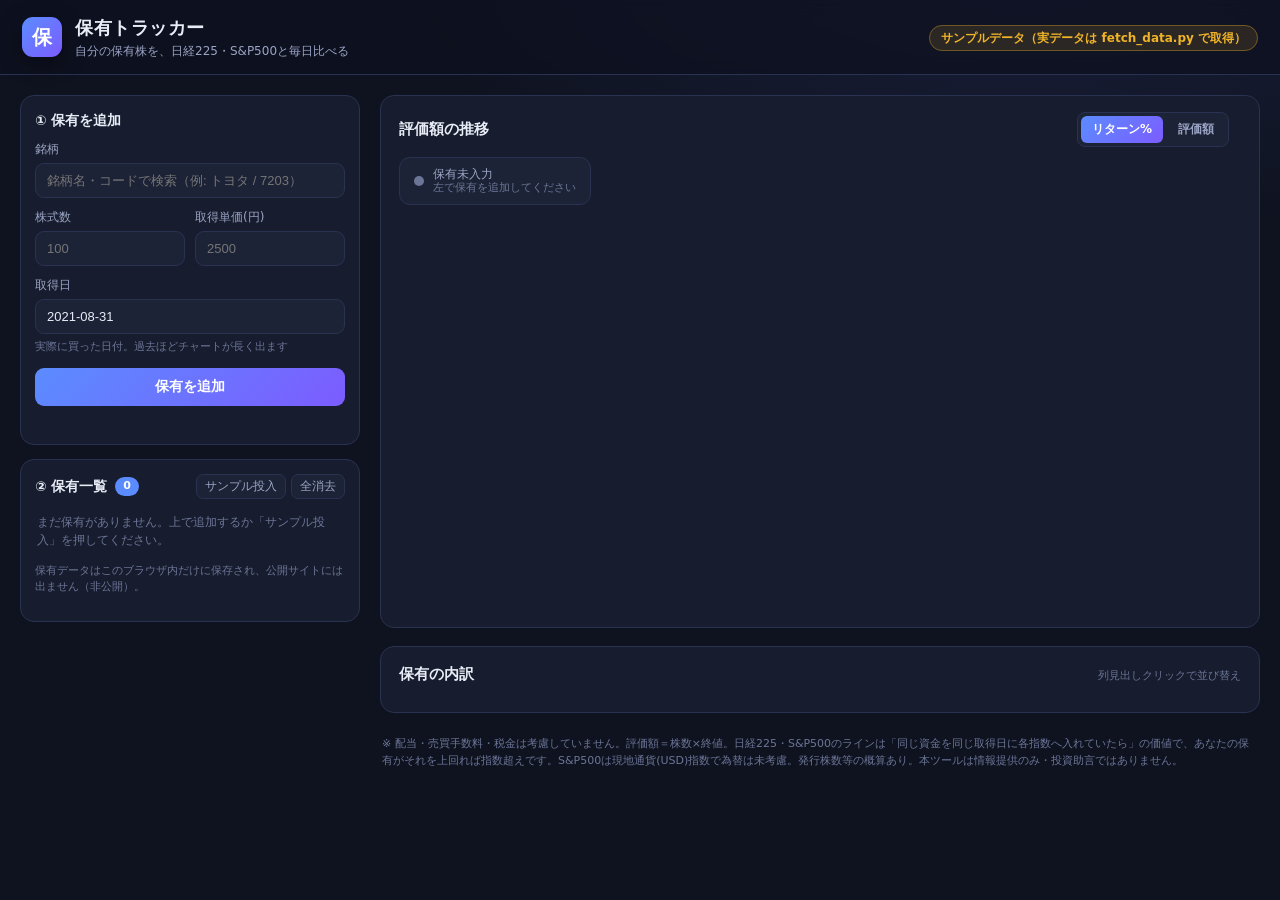
==== preview.html @ a732ac06 "TOPIX追加(1306ETF)・ベンチ調整後終値" ====
<!DOCTYPE html>
<html lang="ja"><head><meta charset="UTF-8"/>
<meta name="viewport" content="width=device-width, initial-scale=1.0"/>
<title>保有トラッカー（オフライン・プレビュー）</title>
<style>.flatpickr-calendar{background:transparent;opacity:0;display:none;text-align:center;visibility:hidden;padding:0;-webkit-animation:none;animation:none;direction:ltr;border:0;font-size:14px;line-height:24px;border-radius:5px;position:absolute;width:307.875px;-webkit-box-sizing:border-box;box-sizing:border-box;-ms-touch-action:manipulation;touch-action:manipulation;background:#fff;-webkit-box-shadow:1px 0 0 #e6e6e6,-1px 0 0 #e6e6e6,0 1px 0 #e6e6e6,0 -1px 0 #e6e6e6,0 3px 13px rgba(0,0,0,0.08);box-shadow:1px 0 0 #e6e6e6,-1px 0 0 #e6e6e6,0 1px 0 #e6e6e6,0 -1px 0 #e6e6e6,0 3px 13px rgba(0,0,0,0.08)}.flatpickr-calendar.open,.flatpickr-calendar.inline{opacity:1;max-height:640px;visibility:visible}.flatpickr-calendar.open{display:inline-block;z-index:99999}.flatpickr-calendar.animate.open{-webkit-animation:fpFadeInDown 300ms cubic-bezier(.23,1,.32,1);animation:fpFadeInDown 300ms cubic-bezier(.23,1,.32,1)}.flatpickr-calendar.inline{display:block;position:relative;top:2px}.flatpickr-calendar.static{position:absolute;top:calc(100% + 2px)}.flatpickr-calendar.static.open{z-index:999;display:block}.flatpickr-calendar.multiMonth .flatpickr-days .dayContainer:nth-child(n+1) .flatpickr-day.inRange:nth-child(7n+7){-webkit-box-shadow:none !important;box-shadow:none !important}.flatpickr-calendar.multiMonth .flatpickr-days .dayContainer:nth-child(n+2) .flatpickr-day.inRange:nth-child(7n+1){-webkit-box-shadow:-2px 0 0 #e6e6e6,5px 0 0 #e6e6e6;box-shadow:-2px 0 0 #e6e6e6,5px 0 0 #e6e6e6}.flatpickr-calendar .hasWeeks .dayContainer,.flatpickr-calendar .hasTime .dayContainer{border-bottom:0;border-bottom-right-radius:0;border-bottom-left-radius:0}.flatpickr-calendar .hasWeeks .dayContainer{border-left:0}.flatpickr-calendar.hasTime .flatpickr-time{height:40px;border-top:1px solid #e6e6e6}.flatpickr-calendar.noCalendar.hasTime .flatpickr-time{height:auto}.flatpickr-calendar:before,.flatpickr-calendar:after{position:absolute;display:block;pointer-events:none;border:solid transparent;content:'';height:0;width:0;left:22px}.flatpickr-calendar.rightMost:before,.flatpickr-calendar.arrowRight:before,.flatpickr-calendar.rightMost:after,.flatpickr-calendar.arrowRight:after{left:auto;right:22px}.flatpickr-calendar.arrowCenter:before,.flatpickr-calendar.arrowCenter:after{left:50%;right:50%}.flatpickr-calendar:before{border-width:5px;margin:0 -5px}.flatpickr-calendar:after{border-width:4px;margin:0 -4px}.flatpickr-calendar.arrowTop:before,.flatpickr-calendar.arrowTop:after{bottom:100%}.flatpickr-calendar.arrowTop:before{border-bottom-color:#e6e6e6}.flatpickr-calendar.arrowTop:after{border-bottom-color:#fff}.flatpickr-calendar.arrowBottom:before,.flatpickr-calendar.arrowBottom:after{top:100%}.flatpickr-calendar.arrowBottom:before{border-top-color:#e6e6e6}.flatpickr-calendar.arrowBottom:after{border-top-color:#fff}.flatpickr-calendar:focus{outline:0}.flatpickr-wrapper{position:relative;display:inline-block}.flatpickr-months{display:-webkit-box;display:-webkit-flex;display:-ms-flexbox;display:flex}.flatpickr-months .flatpickr-month{background:transparent;color:rgba(0,0,0,0.9);fill:rgba(0,0,0,0.9);height:34px;line-height:1;text-align:center;position:relative;-webkit-user-select:none;-moz-user-select:none;-ms-user-select:none;user-select:none;overflow:hidden;-webkit-box-flex:1;-webkit-flex:1;-ms-flex:1;flex:1}.flatpickr-months .flatpickr-prev-month,.flatpickr-months .flatpickr-next-month{-webkit-user-select:none;-moz-user-select:none;-ms-user-select:none;user-select:none;text-decoration:none;cursor:pointer;position:absolute;top:0;height:34px;padding:10px;z-index:3;color:rgba(0,0,0,0.9);fill:rgba(0,0,0,0.9)}.flatpickr-months .flatpickr-prev-month.flatpickr-disabled,.flatpickr-months .flatpickr-next-month.flatpickr-disabled{display:none}.flatpickr-months .flatpickr-prev-month i,.flatpickr-months .flatpickr-next-month i{position:relative}.flatpickr-months .flatpickr-prev-month.flatpickr-prev-month,.flatpickr-months .flatpickr-next-month.flatpickr-prev-month{/*
      /*rtl:begin:ignore*/left:0/*
      /*rtl:end:ignore*/}/*
      /*rtl:begin:ignore*/
/*
      /*rtl:end:ignore*/
.flatpickr-months .flatpickr-prev-month.flatpickr-next-month,.flatpickr-months .flatpickr-next-month.flatpickr-next-month{/*
      /*rtl:begin:ignore*/right:0/*
      /*rtl:end:ignore*/}/*
      /*rtl:begin:ignore*/
/*
      /*rtl:end:ignore*/
.flatpickr-months .flatpickr-prev-month:hover,.flatpickr-months .flatpickr-next-month:hover{color:#959ea9}.flatpickr-months .flatpickr-prev-month:hover svg,.flatpickr-months .flatpickr-next-month:hover svg{fill:#f64747}.flatpickr-months .flatpickr-prev-month svg,.flatpickr-months .flatpickr-next-month svg{width:14px;height:14px}.flatpickr-months .flatpickr-prev-month svg path,.flatpickr-months .flatpickr-next-month svg path{-webkit-transition:fill .1s;transition:fill .1s;fill:inherit}.numInputWrapper{position:relative;height:auto}.numInputWrapper input,.numInputWrapper span{display:inline-block}.numInputWrapper input{width:100%}.numInputWrapper input::-ms-clear{display:none}.numInputWrapper input::-webkit-outer-spin-button,.numInputWrapper input::-webkit-inner-spin-button{margin:0;-webkit-appearance:none}.numInputWrapper span{position:absolute;right:0;width:14px;padding:0 4px 0 2px;height:50%;line-height:50%;opacity:0;cursor:pointer;border:1px solid rgba(57,57,57,0.15);-webkit-box-sizing:border-box;box-sizing:border-box}.numInputWrapper span:hover{background:rgba(0,0,0,0.1)}.numInputWrapper span:active{background:rgba(0,0,0,0.2)}.numInputWrapper span:after{display:block;content:"";position:absolute}.numInputWrapper span.arrowUp{top:0;border-bottom:0}.numInputWrapper span.arrowUp:after{border-left:4px solid transparent;border-right:4px solid transparent;border-bottom:4px solid rgba(57,57,57,0.6);top:26%}.numInputWrapper span.arrowDown{top:50%}.numInputWrapper span.arrowDown:after{border-left:4px solid transparent;border-right:4px solid transparent;border-top:4px solid rgba(57,57,57,0.6);top:40%}.numInputWrapper span svg{width:inherit;height:auto}.numInputWrapper span svg path{fill:rgba(0,0,0,0.5)}.numInputWrapper:hover{background:rgba(0,0,0,0.05)}.numInputWrapper:hover span{opacity:1}.flatpickr-current-month{font-size:135%;line-height:inherit;font-weight:300;color:inherit;position:absolute;width:75%;left:12.5%;padding:7.48px 0 0 0;line-height:1;height:34px;display:inline-block;text-align:center;-webkit-transform:translate3d(0,0,0);transform:translate3d(0,0,0)}.flatpickr-current-month span.cur-month{font-family:inherit;font-weight:700;color:inherit;display:inline-block;margin-left:.5ch;padding:0}.flatpickr-current-month span.cur-month:hover{background:rgba(0,0,0,0.05)}.flatpickr-current-month .numInputWrapper{width:6ch;width:7ch\0;display:inline-block}.flatpickr-current-month .numInputWrapper span.arrowUp:after{border-bottom-color:rgba(0,0,0,0.9)}.flatpickr-current-month .numInputWrapper span.arrowDown:after{border-top-color:rgba(0,0,0,0.9)}.flatpickr-current-month input.cur-year{background:transparent;-webkit-box-sizing:border-box;box-sizing:border-box;color:inherit;cursor:text;padding:0 0 0 .5ch;margin:0;display:inline-block;font-size:inherit;font-family:inherit;font-weight:300;line-height:inherit;height:auto;border:0;border-radius:0;vertical-align:initial;-webkit-appearance:textfield;-moz-appearance:textfield;appearance:textfield}.flatpickr-current-month input.cur-year:focus{outline:0}.flatpickr-current-month input.cur-year[disabled],.flatpickr-current-month input.cur-year[disabled]:hover{font-size:100%;color:rgba(0,0,0,0.5);background:transparent;pointer-events:none}.flatpickr-current-month .flatpickr-monthDropdown-months{appearance:menulist;background:transparent;border:none;border-radius:0;box-sizing:border-box;color:inherit;cursor:pointer;font-size:inherit;font-family:inherit;font-weight:300;height:auto;line-height:inherit;margin:-1px 0 0 0;outline:none;padding:0 0 0 .5ch;position:relative;vertical-align:initial;-webkit-box-sizing:border-box;-webkit-appearance:menulist;-moz-appearance:menulist;width:auto}.flatpickr-current-month .flatpickr-monthDropdown-months:focus,.flatpickr-current-month .flatpickr-monthDropdown-months:active{outline:none}.flatpickr-current-month .flatpickr-monthDropdown-months:hover{background:rgba(0,0,0,0.05)}.flatpickr-current-month .flatpickr-monthDropdown-months .flatpickr-monthDropdown-month{background-color:transparent;outline:none;padding:0}.flatpickr-weekdays{background:transparent;text-align:center;overflow:hidden;width:100%;display:-webkit-box;display:-webkit-flex;display:-ms-flexbox;display:flex;-webkit-box-align:center;-webkit-align-items:center;-ms-flex-align:center;align-items:center;height:28px}.flatpickr-weekdays .flatpickr-weekdaycontainer{display:-webkit-box;display:-webkit-flex;display:-ms-flexbox;display:flex;-webkit-box-flex:1;-webkit-flex:1;-ms-flex:1;flex:1}span.flatpickr-weekday{cursor:default;font-size:90%;background:transparent;color:rgba(0,0,0,0.54);line-height:1;margin:0;text-align:center;display:block;-webkit-box-flex:1;-webkit-flex:1;-ms-flex:1;flex:1;font-weight:bolder}.dayContainer,.flatpickr-weeks{padding:1px 0 0 0}.flatpickr-days{position:relative;overflow:hidden;display:-webkit-box;display:-webkit-flex;display:-ms-flexbox;display:flex;-webkit-box-align:start;-webkit-align-items:flex-start;-ms-flex-align:start;align-items:flex-start;width:307.875px}.flatpickr-days:focus{outline:0}.dayContainer{padding:0;outline:0;text-align:left;width:307.875px;min-width:307.875px;max-width:307.875px;-webkit-box-sizing:border-box;box-sizing:border-box;display:inline-block;display:-ms-flexbox;display:-webkit-box;display:-webkit-flex;display:flex;-webkit-flex-wrap:wrap;flex-wrap:wrap;-ms-flex-wrap:wrap;-ms-flex-pack:justify;-webkit-justify-content:space-around;justify-content:space-around;-webkit-transform:translate3d(0,0,0);transform:translate3d(0,0,0);opacity:1}.dayContainer + .dayContainer{-webkit-box-shadow:-1px 0 0 #e6e6e6;box-shadow:-1px 0 0 #e6e6e6}.flatpickr-day{background:none;border:1px solid transparent;border-radius:150px;-webkit-box-sizing:border-box;box-sizing:border-box;color:#393939;cursor:pointer;font-weight:400;width:14.2857143%;-webkit-flex-basis:14.2857143%;-ms-flex-preferred-size:14.2857143%;flex-basis:14.2857143%;max-width:39px;height:39px;line-height:39px;margin:0;display:inline-block;position:relative;-webkit-box-pack:center;-webkit-justify-content:center;-ms-flex-pack:center;justify-content:center;text-align:center}.flatpickr-day.inRange,.flatpickr-day.prevMonthDay.inRange,.flatpickr-day.nextMonthDay.inRange,.flatpickr-day.today.inRange,.flatpickr-day.prevMonthDay.today.inRange,.flatpickr-day.nextMonthDay.today.inRange,.flatpickr-day:hover,.flatpickr-day.prevMonthDay:hover,.flatpickr-day.nextMonthDay:hover,.flatpickr-day:focus,.flatpickr-day.prevMonthDay:focus,.flatpickr-day.nextMonthDay:focus{cursor:pointer;outline:0;background:#e6e6e6;border-color:#e6e6e6}.flatpickr-day.today{border-color:#959ea9}.flatpickr-day.today:hover,.flatpickr-day.today:focus{border-color:#959ea9;background:#959ea9;color:#fff}.flatpickr-day.selected,.flatpickr-day.startRange,.flatpickr-day.endRange,.flatpickr-day.selected.inRange,.flatpickr-day.startRange.inRange,.flatpickr-day.endRange.inRange,.flatpickr-day.selected:focus,.flatpickr-day.startRange:focus,.flatpickr-day.endRange:focus,.flatpickr-day.selected:hover,.flatpickr-day.startRange:hover,.flatpickr-day.endRange:hover,.flatpickr-day.selected.prevMonthDay,.flatpickr-day.startRange.prevMonthDay,.flatpickr-day.endRange.prevMonthDay,.flatpickr-day.selected.nextMonthDay,.flatpickr-day.startRange.nextMonthDay,.flatpickr-day.endRange.nextMonthDay{background:#569ff7;-webkit-box-shadow:none;box-shadow:none;color:#fff;border-color:#569ff7}.flatpickr-day.selected.startRange,.flatpickr-day.startRange.startRange,.flatpickr-day.endRange.startRange{border-radius:50px 0 0 50px}.flatpickr-day.selected.endRange,.flatpickr-day.startRange.endRange,.flatpickr-day.endRange.endRange{border-radius:0 50px 50px 0}.flatpickr-day.selected.startRange + .endRange:not(:nth-child(7n+1)),.flatpickr-day.startRange.startRange + .endRange:not(:nth-child(7n+1)),.flatpickr-day.endRange.startRange + .endRange:not(:nth-child(7n+1)){-webkit-box-shadow:-10px 0 0 #569ff7;box-shadow:-10px 0 0 #569ff7}.flatpickr-day.selected.startRange.endRange,.flatpickr-day.startRange.startRange.endRange,.flatpickr-day.endRange.startRange.endRange{border-radius:50px}.flatpickr-day.inRange{border-radius:0;-webkit-box-shadow:-5px 0 0 #e6e6e6,5px 0 0 #e6e6e6;box-shadow:-5px 0 0 #e6e6e6,5px 0 0 #e6e6e6}.flatpickr-day.flatpickr-disabled,.flatpickr-day.flatpickr-disabled:hover,.flatpickr-day.prevMonthDay,.flatpickr-day.nextMonthDay,.flatpickr-day.notAllowed,.flatpickr-day.notAllowed.prevMonthDay,.flatpickr-day.notAllowed.nextMonthDay{color:rgba(57,57,57,0.3);background:transparent;border-color:transparent;cursor:default}.flatpickr-day.flatpickr-disabled,.flatpickr-day.flatpickr-disabled:hover{cursor:not-allowed;color:rgba(57,57,57,0.1)}.flatpickr-day.week.selected{border-radius:0;-webkit-box-shadow:-5px 0 0 #569ff7,5px 0 0 #569ff7;box-shadow:-5px 0 0 #569ff7,5px 0 0 #569ff7}.flatpickr-day.hidden{visibility:hidden}.rangeMode .flatpickr-day{margin-top:1px}.flatpickr-weekwrapper{float:left}.flatpickr-weekwrapper .flatpickr-weeks{padding:0 12px;-webkit-box-shadow:1px 0 0 #e6e6e6;box-shadow:1px 0 0 #e6e6e6}.flatpickr-weekwrapper .flatpickr-weekday{float:none;width:100%;line-height:28px}.flatpickr-weekwrapper span.flatpickr-day,.flatpickr-weekwrapper span.flatpickr-day:hover{display:block;width:100%;max-width:none;color:rgba(57,57,57,0.3);background:transparent;cursor:default;border:none}.flatpickr-innerContainer{display:block;display:-webkit-box;display:-webkit-flex;display:-ms-flexbox;display:flex;-webkit-box-sizing:border-box;box-sizing:border-box;overflow:hidden}.flatpickr-rContainer{display:inline-block;padding:0;-webkit-box-sizing:border-box;box-sizing:border-box}.flatpickr-time{text-align:center;outline:0;display:block;height:0;line-height:40px;max-height:40px;-webkit-box-sizing:border-box;box-sizing:border-box;overflow:hidden;display:-webkit-box;display:-webkit-flex;display:-ms-flexbox;display:flex}.flatpickr-time:after{content:"";display:table;clear:both}.flatpickr-time .numInputWrapper{-webkit-box-flex:1;-webkit-flex:1;-ms-flex:1;flex:1;width:40%;height:40px;float:left}.flatpickr-time .numInputWrapper span.arrowUp:after{border-bottom-color:#393939}.flatpickr-time .numInputWrapper span.arrowDown:after{border-top-color:#393939}.flatpickr-time.hasSeconds .numInputWrapper{width:26%}.flatpickr-time.time24hr .numInputWrapper{width:49%}.flatpickr-time input{background:transparent;-webkit-box-shadow:none;box-shadow:none;border:0;border-radius:0;text-align:center;margin:0;padding:0;height:inherit;line-height:inherit;color:#393939;font-size:14px;position:relative;-webkit-box-sizing:border-box;box-sizing:border-box;-webkit-appearance:textfield;-moz-appearance:textfield;appearance:textfield}.flatpickr-time input.flatpickr-hour{font-weight:bold}.flatpickr-time input.flatpickr-minute,.flatpickr-time input.flatpickr-second{font-weight:400}.flatpickr-time input:focus{outline:0;border:0}.flatpickr-time .flatpickr-time-separator,.flatpickr-time .flatpickr-am-pm{height:inherit;float:left;line-height:inherit;color:#393939;font-weight:bold;width:2%;-webkit-user-select:none;-moz-user-select:none;-ms-user-select:none;user-select:none;-webkit-align-self:center;-ms-flex-item-align:center;align-self:center}.flatpickr-time .flatpickr-am-pm{outline:0;width:18%;cursor:pointer;text-align:center;font-weight:400}.flatpickr-time input:hover,.flatpickr-time .flatpickr-am-pm:hover,.flatpickr-time input:focus,.flatpickr-time .flatpickr-am-pm:focus{background:#eee}.flatpickr-input[readonly]{cursor:pointer}@-webkit-keyframes fpFadeInDown{from{opacity:0;-webkit-transform:translate3d(0,-20px,0);transform:translate3d(0,-20px,0)}to{opacity:1;-webkit-transform:translate3d(0,0,0);transform:translate3d(0,0,0)}}@keyframes fpFadeInDown{from{opacity:0;-webkit-transform:translate3d(0,-20px,0);transform:translate3d(0,-20px,0)}to{opacity:1;-webkit-transform:translate3d(0,0,0);transform:translate3d(0,0,0)}}</style>
<style>.flatpickr-calendar {
  background: transparent;
  opacity: 0;
  display: none;
  text-align: center;
  visibility: hidden;
  padding: 0;
  -webkit-animation: none;
          animation: none;
  direction: ltr;
  border: 0;
  font-size: 14px;
  line-height: 24px;
  border-radius: 5px;
  position: absolute;
  width: 307.875px;
  -webkit-box-sizing: border-box;
          box-sizing: border-box;
  -ms-touch-action: manipulation;
      touch-action: manipulation;
  background: #3f4458;
  -webkit-box-shadow: 1px 0 0 #20222c, -1px 0 0 #20222c, 0 1px 0 #20222c, 0 -1px 0 #20222c, 0 3px 13px rgba(0,0,0,0.08);
          box-shadow: 1px 0 0 #20222c, -1px 0 0 #20222c, 0 1px 0 #20222c, 0 -1px 0 #20222c, 0 3px 13px rgba(0,0,0,0.08);
}
.flatpickr-calendar.open,
.flatpickr-calendar.inline {
  opacity: 1;
  max-height: 640px;
  visibility: visible;
}
.flatpickr-calendar.open {
  display: inline-block;
  z-index: 99999;
}
.flatpickr-calendar.animate.open {
  -webkit-animation: fpFadeInDown 300ms cubic-bezier(0.23, 1, 0.32, 1);
          animation: fpFadeInDown 300ms cubic-bezier(0.23, 1, 0.32, 1);
}
.flatpickr-calendar.inline {
  display: block;
  position: relative;
  top: 2px;
}
.flatpickr-calendar.static {
  position: absolute;
  top: calc(100% + 2px);
}
.flatpickr-calendar.static.open {
  z-index: 999;
  display: block;
}
.flatpickr-calendar.multiMonth .flatpickr-days .dayContainer:nth-child(n+1) .flatpickr-day.inRange:nth-child(7n+7) {
  -webkit-box-shadow: none !important;
          box-shadow: none !important;
}
.flatpickr-calendar.multiMonth .flatpickr-days .dayContainer:nth-child(n+2) .flatpickr-day.inRange:nth-child(7n+1) {
  -webkit-box-shadow: -2px 0 0 #e6e6e6, 5px 0 0 #e6e6e6;
          box-shadow: -2px 0 0 #e6e6e6, 5px 0 0 #e6e6e6;
}
.flatpickr-calendar .hasWeeks .dayContainer,
.flatpickr-calendar .hasTime .dayContainer {
  border-bottom: 0;
  border-bottom-right-radius: 0;
  border-bottom-left-radius: 0;
}
.flatpickr-calendar .hasWeeks .dayContainer {
  border-left: 0;
}
.flatpickr-calendar.hasTime .flatpickr-time {
  height: 40px;
  border-top: 1px solid #20222c;
}
.flatpickr-calendar.noCalendar.hasTime .flatpickr-time {
  height: auto;
}
.flatpickr-calendar:before,
.flatpickr-calendar:after {
  position: absolute;
  display: block;
  pointer-events: none;
  border: solid transparent;
  content: '';
  height: 0;
  width: 0;
  left: 22px;
}
.flatpickr-calendar.rightMost:before,
.flatpickr-calendar.arrowRight:before,
.flatpickr-calendar.rightMost:after,
.flatpickr-calendar.arrowRight:after {
  left: auto;
  right: 22px;
}
.flatpickr-calendar.arrowCenter:before,
.flatpickr-calendar.arrowCenter:after {
  left: 50%;
  right: 50%;
}
.flatpickr-calendar:before {
  border-width: 5px;
  margin: 0 -5px;
}
.flatpickr-calendar:after {
  border-width: 4px;
  margin: 0 -4px;
}
.flatpickr-calendar.arrowTop:before,
.flatpickr-calendar.arrowTop:after {
  bottom: 100%;
}
.flatpickr-calendar.arrowTop:before {
  border-bottom-color: #20222c;
}
.flatpickr-calendar.arrowTop:after {
  border-bottom-color: #3f4458;
}
.flatpickr-calendar.arrowBottom:before,
.flatpickr-calendar.arrowBottom:after {
  top: 100%;
}
.flatpickr-calendar.arrowBottom:before {
  border-top-color: #20222c;
}
.flatpickr-calendar.arrowBottom:after {
  border-top-color: #3f4458;
}
.flatpickr-calendar:focus {
  outline: 0;
}
.flatpickr-wrapper {
  position: relative;
  display: inline-block;
}
.flatpickr-months {
  display: -webkit-box;
  display: -webkit-flex;
  display: -ms-flexbox;
  display: flex;
}
.flatpickr-months .flatpickr-month {
  background: #3f4458;
  color: #fff;
  fill: #fff;
  height: 34px;
  line-height: 1;
  text-align: center;
  position: relative;
  -webkit-user-select: none;
     -moz-user-select: none;
      -ms-user-select: none;
          user-select: none;
  overflow: hidden;
  -webkit-box-flex: 1;
  -webkit-flex: 1;
      -ms-flex: 1;
          flex: 1;
}
.flatpickr-months .flatpickr-prev-month,
.flatpickr-months .flatpickr-next-month {
  -webkit-user-select: none;
     -moz-user-select: none;
      -ms-user-select: none;
          user-select: none;
  text-decoration: none;
  cursor: pointer;
  position: absolute;
  top: 0;
  height: 34px;
  padding: 10px;
  z-index: 3;
  color: #fff;
  fill: #fff;
}
.flatpickr-months .flatpickr-prev-month.flatpickr-disabled,
.flatpickr-months .flatpickr-next-month.flatpickr-disabled {
  display: none;
}
.flatpickr-months .flatpickr-prev-month i,
.flatpickr-months .flatpickr-next-month i {
  position: relative;
}
.flatpickr-months .flatpickr-prev-month.flatpickr-prev-month,
.flatpickr-months .flatpickr-next-month.flatpickr-prev-month {
/*
      /*rtl:begin:ignore*/
/*
      */
  left: 0;
/*
      /*rtl:end:ignore*/
/*
      */
}
/*
      /*rtl:begin:ignore*/
/*
      /*rtl:end:ignore*/
.flatpickr-months .flatpickr-prev-month.flatpickr-next-month,
.flatpickr-months .flatpickr-next-month.flatpickr-next-month {
/*
      /*rtl:begin:ignore*/
/*
      */
  right: 0;
/*
      /*rtl:end:ignore*/
/*
      */
}
/*
      /*rtl:begin:ignore*/
/*
      /*rtl:end:ignore*/
.flatpickr-months .flatpickr-prev-month:hover,
.flatpickr-months .flatpickr-next-month:hover {
  color: #eee;
}
.flatpickr-months .flatpickr-prev-month:hover svg,
.flatpickr-months .flatpickr-next-month:hover svg {
  fill: #f64747;
}
.flatpickr-months .flatpickr-prev-month svg,
.flatpickr-months .flatpickr-next-month svg {
  width: 14px;
  height: 14px;
}
.flatpickr-months .flatpickr-prev-month svg path,
.flatpickr-months .flatpickr-next-month svg path {
  -webkit-transition: fill 0.1s;
  transition: fill 0.1s;
  fill: inherit;
}
.numInputWrapper {
  position: relative;
  height: auto;
}
.numInputWrapper input,
.numInputWrapper span {
  display: inline-block;
}
.numInputWrapper input {
  width: 100%;
}
.numInputWrapper input::-ms-clear {
  display: none;
}
.numInputWrapper input::-webkit-outer-spin-button,
.numInputWrapper input::-webkit-inner-spin-button {
  margin: 0;
  -webkit-appearance: none;
}
.numInputWrapper span {
  position: absolute;
  right: 0;
  width: 14px;
  padding: 0 4px 0 2px;
  height: 50%;
  line-height: 50%;
  opacity: 0;
  cursor: pointer;
  border: 1px solid rgba(255,255,255,0.15);
  -webkit-box-sizing: border-box;
          box-sizing: border-box;
}
.numInputWrapper span:hover {
  background: rgba(192,187,167,0.1);
}
.numInputWrapper span:active {
  background: rgba(192,187,167,0.2);
}
.numInputWrapper span:after {
  display: block;
  content: "";
  position: absolute;
}
.numInputWrapper span.arrowUp {
  top: 0;
  border-bottom: 0;
}
.numInputWrapper span.arrowUp:after {
  border-left: 4px solid transparent;
  border-right: 4px solid transparent;
  border-bottom: 4px solid rgba(255,255,255,0.6);
  top: 26%;
}
.numInputWrapper span.arrowDown {
  top: 50%;
}
.numInputWrapper span.arrowDown:after {
  border-left: 4px solid transparent;
  border-right: 4px solid transparent;
  border-top: 4px solid rgba(255,255,255,0.6);
  top: 40%;
}
.numInputWrapper span svg {
  width: inherit;
  height: auto;
}
.numInputWrapper span svg path {
  fill: rgba(255,255,255,0.5);
}
.numInputWrapper:hover {
  background: rgba(192,187,167,0.05);
}
.numInputWrapper:hover span {
  opacity: 1;
}
.flatpickr-current-month {
  font-size: 135%;
  line-height: inherit;
  font-weight: 300;
  color: inherit;
  position: absolute;
  width: 75%;
  left: 12.5%;
  padding: 7.48px 0 0 0;
  line-height: 1;
  height: 34px;
  display: inline-block;
  text-align: center;
  -webkit-transform: translate3d(0px, 0px, 0px);
          transform: translate3d(0px, 0px, 0px);
}
.flatpickr-current-month span.cur-month {
  font-family: inherit;
  font-weight: 700;
  color: inherit;
  display: inline-block;
  margin-left: 0.5ch;
  padding: 0;
}
.flatpickr-current-month span.cur-month:hover {
  background: rgba(192,187,167,0.05);
}
.flatpickr-current-month .numInputWrapper {
  width: 6ch;
  width: 7ch\0;
  display: inline-block;
}
.flatpickr-current-month .numInputWrapper span.arrowUp:after {
  border-bottom-color: #fff;
}
.flatpickr-current-month .numInputWrapper span.arrowDown:after {
  border-top-color: #fff;
}
.flatpickr-current-month input.cur-year {
  background: transparent;
  -webkit-box-sizing: border-box;
          box-sizing: border-box;
  color: inherit;
  cursor: text;
  padding: 0 0 0 0.5ch;
  margin: 0;
  display: inline-block;
  font-size: inherit;
  font-family: inherit;
  font-weight: 300;
  line-height: inherit;
  height: auto;
  border: 0;
  border-radius: 0;
  vertical-align: initial;
  -webkit-appearance: textfield;
  -moz-appearance: textfield;
  appearance: textfield;
}
.flatpickr-current-month input.cur-year:focus {
  outline: 0;
}
.flatpickr-current-month input.cur-year[disabled],
.flatpickr-current-month input.cur-year[disabled]:hover {
  font-size: 100%;
  color: rgba(255,255,255,0.5);
  background: transparent;
  pointer-events: none;
}
.flatpickr-current-month .flatpickr-monthDropdown-months {
  appearance: menulist;
  background: #3f4458;
  border: none;
  border-radius: 0;
  box-sizing: border-box;
  color: inherit;
  cursor: pointer;
  font-size: inherit;
  font-family: inherit;
  font-weight: 300;
  height: auto;
  line-height: inherit;
  margin: -1px 0 0 0;
  outline: none;
  padding: 0 0 0 0.5ch;
  position: relative;
  vertical-align: initial;
  -webkit-box-sizing: border-box;
  -webkit-appearance: menulist;
  -moz-appearance: menulist;
  width: auto;
}
.flatpickr-current-month .flatpickr-monthDropdown-months:focus,
.flatpickr-current-month .flatpickr-monthDropdown-months:active {
  outline: none;
}
.flatpickr-current-month .flatpickr-monthDropdown-months:hover {
  background: rgba(192,187,167,0.05);
}
.flatpickr-current-month .flatpickr-monthDropdown-months .flatpickr-monthDropdown-month {
  background-color: #3f4458;
  outline: none;
  padding: 0;
}
.flatpickr-weekdays {
  background: transparent;
  text-align: center;
  overflow: hidden;
  width: 100%;
  display: -webkit-box;
  display: -webkit-flex;
  display: -ms-flexbox;
  display: flex;
  -webkit-box-align: center;
  -webkit-align-items: center;
      -ms-flex-align: center;
          align-items: center;
  height: 28px;
}
.flatpickr-weekdays .flatpickr-weekdaycontainer {
  display: -webkit-box;
  display: -webkit-flex;
  display: -ms-flexbox;
  display: flex;
  -webkit-box-flex: 1;
  -webkit-flex: 1;
      -ms-flex: 1;
          flex: 1;
}
span.flatpickr-weekday {
  cursor: default;
  font-size: 90%;
  background: #3f4458;
  color: #fff;
  line-height: 1;
  margin: 0;
  text-align: center;
  display: block;
  -webkit-box-flex: 1;
  -webkit-flex: 1;
      -ms-flex: 1;
          flex: 1;
  font-weight: bolder;
}
.dayContainer,
.flatpickr-weeks {
  padding: 1px 0 0 0;
}
.flatpickr-days {
  position: relative;
  overflow: hidden;
  display: -webkit-box;
  display: -webkit-flex;
  display: -ms-flexbox;
  display: flex;
  -webkit-box-align: start;
  -webkit-align-items: flex-start;
      -ms-flex-align: start;
          align-items: flex-start;
  width: 307.875px;
}
.flatpickr-days:focus {
  outline: 0;
}
.dayContainer {
  padding: 0;
  outline: 0;
  text-align: left;
  width: 307.875px;
  min-width: 307.875px;
  max-width: 307.875px;
  -webkit-box-sizing: border-box;
          box-sizing: border-box;
  display: inline-block;
  display: -ms-flexbox;
  display: -webkit-box;
  display: -webkit-flex;
  display: flex;
  -webkit-flex-wrap: wrap;
          flex-wrap: wrap;
  -ms-flex-wrap: wrap;
  -ms-flex-pack: justify;
  -webkit-justify-content: space-around;
          justify-content: space-around;
  -webkit-transform: translate3d(0px, 0px, 0px);
          transform: translate3d(0px, 0px, 0px);
  opacity: 1;
}
.dayContainer + .dayContainer {
  -webkit-box-shadow: -1px 0 0 #20222c;
          box-shadow: -1px 0 0 #20222c;
}
.flatpickr-day {
  background: none;
  border: 1px solid transparent;
  border-radius: 150px;
  -webkit-box-sizing: border-box;
          box-sizing: border-box;
  color: rgba(255,255,255,0.95);
  cursor: pointer;
  font-weight: 400;
  width: 14.2857143%;
  -webkit-flex-basis: 14.2857143%;
      -ms-flex-preferred-size: 14.2857143%;
          flex-basis: 14.2857143%;
  max-width: 39px;
  height: 39px;
  line-height: 39px;
  margin: 0;
  display: inline-block;
  position: relative;
  -webkit-box-pack: center;
  -webkit-justify-content: center;
      -ms-flex-pack: center;
          justify-content: center;
  text-align: center;
}
.flatpickr-day.inRange,
.flatpickr-day.prevMonthDay.inRange,
.flatpickr-day.nextMonthDay.inRange,
.flatpickr-day.today.inRange,
.flatpickr-day.prevMonthDay.today.inRange,
.flatpickr-day.nextMonthDay.today.inRange,
.flatpickr-day:hover,
.flatpickr-day.prevMonthDay:hover,
.flatpickr-day.nextMonthDay:hover,
.flatpickr-day:focus,
.flatpickr-day.prevMonthDay:focus,
.flatpickr-day.nextMonthDay:focus {
  cursor: pointer;
  outline: 0;
  background: #646c8c;
  border-color: #646c8c;
}
.flatpickr-day.today {
  border-color: #eee;
}
.flatpickr-day.today:hover,
.flatpickr-day.today:focus {
  border-color: #eee;
  background: #eee;
  color: #3f4458;
}
.flatpickr-day.selected,
.flatpickr-day.startRange,
.flatpickr-day.endRange,
.flatpickr-day.selected.inRange,
.flatpickr-day.startRange.inRange,
.flatpickr-day.endRange.inRange,
.flatpickr-day.selected:focus,
.flatpickr-day.startRange:focus,
.flatpickr-day.endRange:focus,
.flatpickr-day.selected:hover,
.flatpickr-day.startRange:hover,
.flatpickr-day.endRange:hover,
.flatpickr-day.selected.prevMonthDay,
.flatpickr-day.startRange.prevMonthDay,
.flatpickr-day.endRange.prevMonthDay,
.flatpickr-day.selected.nextMonthDay,
.flatpickr-day.startRange.nextMonthDay,
.flatpickr-day.endRange.nextMonthDay {
  background: #80cbc4;
  -webkit-box-shadow: none;
          box-shadow: none;
  color: #fff;
  border-color: #80cbc4;
}
.flatpickr-day.selected.startRange,
.flatpickr-day.startRange.startRange,
.flatpickr-day.endRange.startRange {
  border-radius: 50px 0 0 50px;
}
.flatpickr-day.selected.endRange,
.flatpickr-day.startRange.endRange,
.flatpickr-day.endRange.endRange {
  border-radius: 0 50px 50px 0;
}
.flatpickr-day.selected.startRange + .endRange:not(:nth-child(7n+1)),
.flatpickr-day.startRange.startRange + .endRange:not(:nth-child(7n+1)),
.flatpickr-day.endRange.startRange + .endRange:not(:nth-child(7n+1)) {
  -webkit-box-shadow: -10px 0 0 #80cbc4;
          box-shadow: -10px 0 0 #80cbc4;
}
.flatpickr-day.selected.startRange.endRange,
.flatpickr-day.startRange.startRange.endRange,
.flatpickr-day.endRange.startRange.endRange {
  border-radius: 50px;
}
.flatpickr-day.inRange {
  border-radius: 0;
  -webkit-box-shadow: -5px 0 0 #646c8c, 5px 0 0 #646c8c;
          box-shadow: -5px 0 0 #646c8c, 5px 0 0 #646c8c;
}
.flatpickr-day.flatpickr-disabled,
.flatpickr-day.flatpickr-disabled:hover,
.flatpickr-day.prevMonthDay,
.flatpickr-day.nextMonthDay,
.flatpickr-day.notAllowed,
.flatpickr-day.notAllowed.prevMonthDay,
.flatpickr-day.notAllowed.nextMonthDay {
  color: rgba(255,255,255,0.3);
  background: transparent;
  border-color: transparent;
  cursor: default;
}
.flatpickr-day.flatpickr-disabled,
.flatpickr-day.flatpickr-disabled:hover {
  cursor: not-allowed;
  color: rgba(255,255,255,0.1);
}
.flatpickr-day.week.selected {
  border-radius: 0;
  -webkit-box-shadow: -5px 0 0 #80cbc4, 5px 0 0 #80cbc4;
          box-shadow: -5px 0 0 #80cbc4, 5px 0 0 #80cbc4;
}
.flatpickr-day.hidden {
  visibility: hidden;
}
.rangeMode .flatpickr-day {
  margin-top: 1px;
}
.flatpickr-weekwrapper {
  float: left;
}
.flatpickr-weekwrapper .flatpickr-weeks {
  padding: 0 12px;
  -webkit-box-shadow: 1px 0 0 #20222c;
          box-shadow: 1px 0 0 #20222c;
}
.flatpickr-weekwrapper .flatpickr-weekday {
  float: none;
  width: 100%;
  line-height: 28px;
}
.flatpickr-weekwrapper span.flatpickr-day,
.flatpickr-weekwrapper span.flatpickr-day:hover {
  display: block;
  width: 100%;
  max-width: none;
  color: rgba(255,255,255,0.3);
  background: transparent;
  cursor: default;
  border: none;
}
.flatpickr-innerContainer {
  display: block;
  display: -webkit-box;
  display: -webkit-flex;
  display: -ms-flexbox;
  display: flex;
  -webkit-box-sizing: border-box;
          box-sizing: border-box;
  overflow: hidden;
}
.flatpickr-rContainer {
  display: inline-block;
  padding: 0;
  -webkit-box-sizing: border-box;
          box-sizing: border-box;
}
.flatpickr-time {
  text-align: center;
  outline: 0;
  display: block;
  height: 0;
  line-height: 40px;
  max-height: 40px;
  -webkit-box-sizing: border-box;
          box-sizing: border-box;
  overflow: hidden;
  display: -webkit-box;
  display: -webkit-flex;
  display: -ms-flexbox;
  display: flex;
}
.flatpickr-time:after {
  content: "";
  display: table;
  clear: both;
}
.flatpickr-time .numInputWrapper {
  -webkit-box-flex: 1;
  -webkit-flex: 1;
      -ms-flex: 1;
          flex: 1;
  width: 40%;
  height: 40px;
  float: left;
}
.flatpickr-time .numInputWrapper span.arrowUp:after {
  border-bottom-color: rgba(255,255,255,0.95);
}
.flatpickr-time .numInputWrapper span.arrowDown:after {
  border-top-color: rgba(255,255,255,0.95);
}
.flatpickr-time.hasSeconds .numInputWrapper {
  width: 26%;
}
.flatpickr-time.time24hr .numInputWrapper {
  width: 49%;
}
.flatpickr-time input {
  background: transparent;
  -webkit-box-shadow: none;
          box-shadow: none;
  border: 0;
  border-radius: 0;
  text-align: center;
  margin: 0;
  padding: 0;
  height: inherit;
  line-height: inherit;
  color: rgba(255,255,255,0.95);
  font-size: 14px;
  position: relative;
  -webkit-box-sizing: border-box;
          box-sizing: border-box;
  -webkit-appearance: textfield;
  -moz-appearance: textfield;
  appearance: textfield;
}
.flatpickr-time input.flatpickr-hour {
  font-weight: bold;
}
.flatpickr-time input.flatpickr-minute,
.flatpickr-time input.flatpickr-second {
  font-weight: 400;
}
.flatpickr-time input:focus {
  outline: 0;
  border: 0;
}
.flatpickr-time .flatpickr-time-separator,
.flatpickr-time .flatpickr-am-pm {
  height: inherit;
  float: left;
  line-height: inherit;
  color: rgba(255,255,255,0.95);
  font-weight: bold;
  width: 2%;
  -webkit-user-select: none;
     -moz-user-select: none;
      -ms-user-select: none;
          user-select: none;
  -webkit-align-self: center;
      -ms-flex-item-align: center;
          align-self: center;
}
.flatpickr-time .flatpickr-am-pm {
  outline: 0;
  width: 18%;
  cursor: pointer;
  text-align: center;
  font-weight: 400;
}
.flatpickr-time input:hover,
.flatpickr-time .flatpickr-am-pm:hover,
.flatpickr-time input:focus,
.flatpickr-time .flatpickr-am-pm:focus {
  background: #6a7395;
}
.flatpickr-input[readonly] {
  cursor: pointer;
}
@-webkit-keyframes fpFadeInDown {
  from {
    opacity: 0;
    -webkit-transform: translate3d(0, -20px, 0);
            transform: translate3d(0, -20px, 0);
  }
  to {
    opacity: 1;
    -webkit-transform: translate3d(0, 0, 0);
            transform: translate3d(0, 0, 0);
  }
}
@keyframes fpFadeInDown {
  from {
    opacity: 0;
    -webkit-transform: translate3d(0, -20px, 0);
            transform: translate3d(0, -20px, 0);
  }
  to {
    opacity: 1;
    -webkit-transform: translate3d(0, 0, 0);
            transform: translate3d(0, 0, 0);
  }
}
</style>
<style>:root{
  --bg:#0f1320; --panel:#171c2e; --panel2:#1d2336; --line:#2a3252;
  --ink:#e8ecf6; --mut:#9aa4c4; --mut2:#6b7596;
  --accent:#5b8cff; --accent2:#7c5cff;
  --up:#22c79a; --down:#ff5d6c; --warn:#f0b429;
  --shadow:0 6px 24px rgba(0,0,0,.32);
  --radius:14px;
}
*{box-sizing:border-box}
html,body{margin:0;padding:0}
body{
  background:radial-gradient(1200px 600px at 80% -10%, #1a2140 0%, var(--bg) 55%);
  color:var(--ink);
  font-family:"Hiragino Kaku Gothic ProN","Yu Gothic",Meiryo,system-ui,-apple-system,"Segoe UI",sans-serif;
  font-size:14px; line-height:1.5; min-height:100vh;
}
h1,h2{margin:0}
button{font-family:inherit;cursor:pointer}
small{color:var(--mut)}

/* top bar */
.topbar{display:flex;justify-content:space-between;align-items:center;
  padding:14px 22px;border-bottom:1px solid var(--line);
  background:rgba(13,17,30,.7);backdrop-filter:blur(8px);position:sticky;top:0;z-index:20}
.brand{display:flex;gap:13px;align-items:center}
.logo{width:40px;height:40px;border-radius:11px;display:grid;place-items:center;
  font-weight:800;font-size:20px;color:#fff;
  background:linear-gradient(135deg,var(--accent),var(--accent2));box-shadow:var(--shadow)}
.topbar h1{font-size:18px;letter-spacing:.5px}
.tag{margin:1px 0 0;color:var(--mut);font-size:12px}
.badge{padding:5px 11px;border-radius:999px;font-size:12px;font-weight:700;border:1px solid var(--line)}
.badge-ok{background:rgba(34,199,154,.12);color:var(--up);border-color:rgba(34,199,154,.35)}
.badge-warn{background:rgba(240,180,41,.12);color:var(--warn);border-color:rgba(240,180,41,.35)}

/* layout */
.layout{display:grid;grid-template-columns:340px 1fr;gap:20px;
  max-width:1500px;margin:0 auto;padding:20px}
.sidebar{display:flex;flex-direction:column;gap:14px}
.content{display:flex;flex-direction:column;gap:18px;min-width:0}

/* mode tabs */
.mode-tabs{display:flex;gap:6px;background:var(--panel);padding:6px;border-radius:12px;border:1px solid var(--line)}
.mode-tab{flex:1;padding:10px;border:0;border-radius:8px;background:transparent;color:var(--mut);font-weight:700;font-size:13.5px}
.mode-tab.active{background:linear-gradient(135deg,var(--accent),var(--accent2));color:#fff;box-shadow:var(--shadow)}
.mode-desc{margin:-4px 2px 0;color:var(--mut);font-size:12px;min-height:16px}

/* panels */
.panel{background:var(--panel);border:1px solid var(--line);border-radius:var(--radius);padding:14px}
.panel h2{font-size:13.5px;color:var(--ink);margin-bottom:10px;display:flex;align-items:center;gap:8px}
.panel-head{display:flex;justify-content:space-between;align-items:center;margin-bottom:8px}
.panel-head h2{margin:0}
.pill{background:var(--accent);color:#fff;border-radius:999px;font-size:11px;padding:1px 8px;font-weight:700}
.mini-btns{display:flex;gap:5px}
.mini{background:var(--panel2);border:1px solid var(--line);color:var(--mut);border-radius:7px;padding:4px 8px;font-size:11.5px}
.mini:hover{color:var(--ink);border-color:var(--accent)}

.search,.select,.amount-input input,.save-row input{
  width:100%;background:var(--panel2);border:1px solid var(--line);color:var(--ink);
  border-radius:9px;padding:9px 11px;font-size:13px;outline:none}
.search:focus,.select:focus{border-color:var(--accent)}
.select{margin-top:8px;cursor:pointer}

/* stock list */
.stocklist{margin-top:10px;max-height:260px;overflow:auto;display:flex;flex-direction:column;gap:2px;padding-right:2px}
.stock-item{display:flex;align-items:center;gap:9px;padding:7px 8px;border-radius:8px;cursor:pointer}
.stock-item:hover{background:var(--panel2)}
.stock-item input{accent-color:var(--accent);width:15px;height:15px}
.stock-item .code{color:var(--mut2);font-variant-numeric:tabular-nums;font-size:12px;min-width:38px}
.stock-item .nm{flex:1;font-size:13px;overflow:hidden;text-overflow:ellipsis;white-space:nowrap}
.stock-item .sec{font-size:10.5px;color:var(--mut2);background:var(--panel);padding:1px 6px;border-radius:5px}

/* weighting */
.weights{display:flex;flex-direction:column;gap:7px}
.wopt{display:grid;grid-template-columns:18px 1fr;gap:4px 9px;align-items:start;
  padding:9px 10px;border:1px solid var(--line);border-radius:9px;background:var(--panel2);cursor:pointer}
.wopt input{grid-row:span 2;accent-color:var(--accent);margin-top:2px}
.wopt b{font-size:13px}
.wopt small{grid-column:2;font-size:11px;line-height:1.35}
.wopt:has(input:checked){border-color:var(--accent);box-shadow:0 0 0 1px var(--accent) inset}
.custom-panel{margin-top:10px;display:flex;flex-direction:column;gap:6px;max-height:200px;overflow:auto}
.custom-row{display:flex;align-items:center;gap:8px;font-size:12.5px}
.custom-row .nm{flex:1;overflow:hidden;text-overflow:ellipsis;white-space:nowrap}
.custom-row input{width:70px;background:var(--panel2);border:1px solid var(--line);color:var(--ink);border-radius:7px;padding:5px 7px;text-align:right}
.custom-row .pct{color:var(--mut);min-width:44px;text-align:right;font-variant-numeric:tabular-nums}

/* ranges */
.range-row{display:grid;grid-template-columns:36px 1fr auto;gap:9px;align-items:center;margin-bottom:9px}
.range-row label{color:var(--mut);font-size:12px}
.range-row input[type=range]{accent-color:var(--accent)}
.rlabel{font-size:11.5px;color:var(--ink);font-variant-numeric:tabular-nums;min-width:64px;text-align:right}
.amount-row{margin-top:6px}
.amount-row label{display:block;color:var(--mut);font-size:12px;margin-bottom:6px}
.amount-input{display:flex;align-items:center;gap:8px}
.amount-input input{width:110px;text-align:right;font-variant-numeric:tabular-nums}
.amount-input span{color:var(--mut);font-size:12px}

/* save */
.save-row{display:flex;gap:7px}
.save-row input{flex:1}
.primary{background:linear-gradient(135deg,var(--accent),var(--accent2));border:0;color:#fff;border-radius:9px;font-weight:700}
.primary.small{padding:9px 14px;font-size:12.5px;white-space:nowrap}
.saved-list{margin-top:10px;display:flex;flex-direction:column;gap:5px}
.saved-item{display:flex;align-items:center;gap:8px;background:var(--panel2);border:1px solid var(--line);border-radius:8px;padding:7px 10px;font-size:12.5px}
.saved-item .snm{flex:1;overflow:hidden;text-overflow:ellipsis;white-space:nowrap;cursor:pointer}
.saved-item .snm:hover{color:var(--accent)}
.saved-item button{background:none;border:0;color:var(--mut2);font-size:14px;padding:0 2px}
.saved-item button:hover{color:var(--down)}

/* holdings form */
.form{display:flex;flex-direction:column;gap:10px}
.form label{display:flex;flex-direction:column;gap:5px;font-size:12px;color:var(--mut)}
.form-row{display:grid;grid-template-columns:1fr 1fr;gap:10px}
.num{background:var(--panel2);border:1px solid var(--line);color:var(--ink);border-radius:9px;padding:9px 11px;font-size:13px;outline:none;width:100%;font-variant-numeric:tabular-nums}
.num:focus{border-color:var(--accent)}
.form .primary{width:100%;padding:10px;font-size:13.5px;margin-top:2px}
.formmsg{font-size:11.5px;min-height:14px;margin:0}
.formmsg.err{color:var(--down)} .formmsg.ok{color:var(--up)}
.holdinglist{display:flex;flex-direction:column;gap:6px;max-height:360px;overflow:auto}
.holding-empty{font-size:12px;color:var(--mut2);padding:6px 2px}
.holding-item{display:grid;grid-template-columns:1fr auto;gap:2px 8px;background:var(--panel2);border:1px solid var(--line);border-radius:9px;padding:8px 10px}
.holding-item .h-nm{font-size:13px;font-weight:600;overflow:hidden;text-overflow:ellipsis;white-space:nowrap}
.holding-item .h-del{grid-row:span 2;align-self:center;background:none;border:0;color:var(--mut2);font-size:16px;cursor:pointer;padding:0 2px}
.holding-item .h-del:hover{color:var(--down)}
.holding-item .h-sub{font-size:11px;color:var(--mut);grid-column:1;font-variant-numeric:tabular-nums}

/* flatpickr（日付ピッカー）をテーマ色に寄せる */
.num{color-scheme:dark}
.flatpickr-calendar{font-family:inherit;font-size:13px;border-radius:12px;box-shadow:var(--shadow)}
.flatpickr-day.selected,.flatpickr-day.selected:hover,.flatpickr-day.startRange,.flatpickr-day.endRange{
  background:var(--accent);border-color:var(--accent)}
.flatpickr-day.today{border-color:var(--accent2)}
.flatpickr-day:hover{background:var(--panel2)}
.flatpickr-months .flatpickr-month,.flatpickr-current-month{color:var(--ink)}

/* metric cards */
.cards{display:grid;grid-template-columns:repeat(auto-fit,minmax(150px,1fr));gap:13px}
.card{background:var(--panel);border:1px solid var(--line);border-radius:var(--radius);padding:15px 16px;position:relative;overflow:hidden}
.card::after{content:"";position:absolute;inset:0 auto 0 0;width:3px;background:var(--accent)}
.card.win::after{background:var(--up)} .card.lose::after{background:var(--down)}
.card .k{color:var(--mut);font-size:11.5px;margin-bottom:7px}
.card .v{font-size:23px;font-weight:800;font-variant-numeric:tabular-nums;letter-spacing:.3px}
.card .sub{font-size:11.5px;color:var(--mut);margin-top:4px}
.up{color:var(--up)} .down{color:var(--down)}

/* chart */
.chart-card,.table-card{background:var(--panel);border:1px solid var(--line);border-radius:var(--radius);padding:16px 18px}
.chart-head,.table-head{display:flex;justify-content:space-between;align-items:center;margin-bottom:10px;flex-wrap:wrap;gap:6px}
.chart-head h2,.table-head h2{font-size:15px}
.legend-note{font-size:11.5px;color:var(--mut)}
.chart-head-right{display:flex;align-items:center;gap:12px;flex-wrap:wrap}
.unit-toggle{display:flex;gap:4px;background:var(--panel2);border:1px solid var(--line);border-radius:8px;padding:3px}
.unit-toggle button{border:0;background:transparent;color:var(--mut);font-size:12px;font-weight:700;padding:5px 11px;border-radius:6px;cursor:pointer}
.unit-toggle button.active{background:linear-gradient(135deg,var(--accent),var(--accent2));color:#fff}
.compare-strip{display:flex;gap:10px;flex-wrap:wrap;margin:2px 0 14px}
.cmp{display:flex;align-items:center;gap:9px;background:var(--panel2);border:1px solid var(--line);border-radius:11px;padding:9px 14px;min-width:128px}
.cmp .dot{width:10px;height:10px;border-radius:50%;background:var(--c);flex:none}
.cmp-body{display:flex;flex-direction:column;line-height:1.25}
.cmp-label{font-size:11.5px;color:var(--mut)}
.cmp-pct{font-size:20px;font-weight:800;font-variant-numeric:tabular-nums;letter-spacing:.3px}
.cmp-sub{font-size:11px;color:var(--mut2);font-variant-numeric:tabular-nums}
.stat-line{display:flex;gap:16px;flex-wrap:wrap;margin-top:12px;font-size:12px;color:var(--mut)}
.stat-line span b{color:var(--ink);font-weight:600;font-variant-numeric:tabular-nums;margin-left:5px}
.chart-wrap{position:relative;height:380px}

/* table */
.table-scroll{overflow:auto;max-height:420px}
table{width:100%;border-collapse:collapse;font-size:12.5px}
thead th{position:sticky;top:0;background:var(--panel);text-align:right;color:var(--mut);font-weight:700;
  padding:9px 10px;border-bottom:1px solid var(--line);cursor:pointer;white-space:nowrap;user-select:none}
thead th:first-child,tbody td:first-child{text-align:left}
thead th.s-asc::after{content:" ▲";color:var(--accent)}
thead th.s-desc::after{content:" ▼";color:var(--accent)}
tbody td{padding:8px 10px;border-bottom:1px solid rgba(42,50,82,.5);text-align:right;font-variant-numeric:tabular-nums}
tbody tr:hover{background:var(--panel2)}
.bar{height:6px;border-radius:3px;background:var(--accent);display:inline-block;vertical-align:middle;margin-left:6px}

.hint{font-size:11px;color:var(--mut2)}
.disclaimer{font-size:11px;color:var(--mut2);line-height:1.6;margin:4px 2px 24px}
.hidden{display:none!important}

/* toast */
.toast{position:fixed;bottom:24px;left:50%;transform:translateX(-50%);
  background:var(--panel2);border:1px solid var(--accent);color:var(--ink);
  padding:11px 18px;border-radius:10px;box-shadow:var(--shadow);z-index:50;font-size:13px}

/* responsive */
@media(max-width:980px){
  .layout{grid-template-columns:1fr}
  .sidebar{order:2}
  .chart-wrap{height:320px}
}
::-webkit-scrollbar{width:9px;height:9px}
::-webkit-scrollbar-thumb{background:var(--line);border-radius:9px}
::-webkit-scrollbar-thumb:hover{background:var(--mut2)}
</style>
</head><body>

<header class="topbar">
  <div class="brand">
    <span class="logo">保</span>
    <div>
      <h1>保有トラッカー</h1>
      <p class="tag">自分の保有株を、日経225・S&P500と毎日比べる</p>
    </div>
  </div>
  <div class="topbar-right">
    <span id="dataBadge" class="badge badge-warn">データ読込中…</span>
  </div>
</header>

<main class="layout">
  <!-- ============ サイドバー（保有の入力）============ -->
  <aside class="sidebar">
    <section class="panel">
      <h2>① 保有を追加</h2>
      <div class="form">
        <label>銘柄
          <input id="inTicker" class="search" list="tickerList" placeholder="銘柄名・コードで検索（例: トヨタ / 7203）" autocomplete="off" />
          <datalist id="tickerList"></datalist>
        </label>
        <div class="form-row">
          <label>株式数
            <input id="inShares" class="num" type="number" min="1" step="1" placeholder="100" />
          </label>
          <label>取得単価(円)
            <input id="inCost" class="num" type="number" min="0" step="0.1" placeholder="2500" />
          </label>
        </div>
        <label>取得日
          <input id="inDate" class="num" type="text" placeholder="日付を選ぶ" />
          <span class="hint" style="font-size:11px">実際に買った日付。過去ほどチャートが長く出ます</span>
        </label>
        <button id="btnAdd" class="primary">保有を追加</button>
        <p id="formMsg" class="formmsg"></p>
      </div>
    </section>

    <section class="panel">
      <div class="panel-head">
        <h2>② 保有一覧 <span id="holdCount" class="pill">0</span></h2>
        <div class="mini-btns">
          <button id="btnSample" class="mini">サンプル投入</button>
          <button id="btnClearAll" class="mini">全消去</button>
        </div>
      </div>
      <div id="holdingList" class="holdinglist"></div>
      <p class="hint" style="margin-top:8px">保有データはこのブラウザ内だけに保存され、公開サイトには出ません（非公開）。</p>
    </section>
  </aside>

  <!-- ============ メイン（結果）============ -->
  <section class="content">
    <div class="chart-card">
      <div class="chart-head">
        <h2 id="chartTitle">評価額の推移</h2>
        <div class="chart-head-right">
          <div class="unit-toggle" id="unitToggle">
            <button data-unit="pct" class="active">リターン%</button>
            <button data-unit="abs">評価額</button>
          </div>
          <span id="chartLegendNote" class="legend-note"></span>
        </div>
      </div>
      <div id="compareStrip" class="compare-strip"></div>
      <div class="chart-wrap"><canvas id="mainChart"></canvas></div>
      <div id="statLine" class="stat-line"></div>
    </div>

    <div class="table-card">
      <div class="table-head">
        <h2>保有の内訳</h2>
        <div class="table-tools"><span class="hint">列見出しクリックで並び替え</span></div>
      </div>
      <div class="table-scroll">
        <table id="holdingsTable"><thead></thead><tbody></tbody></table>
      </div>
    </div>

    <p class="disclaimer" id="disclaimer"></p>
  </section>
</main>

<div id="toast" class="toast hidden"></div>

<script>/*!
 * Chart.js v4.4.3
 * https://www.chartjs.org
 * (c) 2024 Chart.js Contributors
 * Released under the MIT License
 */
!function(t,e){"object"==typeof exports&&"undefined"!=typeof module?module.exports=e():"function"==typeof define&&define.amd?define(e):(t="undefined"!=typeof globalThis?globalThis:t||self).Chart=e()}(this,(function(){"use strict";var t=Object.freeze({__proto__:null,get Colors(){return Go},get Decimation(){return Qo},get Filler(){return ma},get Legend(){return ya},get SubTitle(){return ka},get Title(){return Ma},get Tooltip(){return Ba}});function e(){}const i=(()=>{let t=0;return()=>t++})();function s(t){return null==t}function n(t){if(Array.isArray&&Array.isArray(t))return!0;const e=Object.prototype.toString.call(t);return"[object"===e.slice(0,7)&&"Array]"===e.slice(-6)}function o(t){return null!==t&&"[object Object]"===Object.prototype.toString.call(t)}function a(t){return("number"==typeof t||t instanceof Number)&&isFinite(+t)}function r(t,e){return a(t)?t:e}function l(t,e){return void 0===t?e:t}const h=(t,e)=>"string"==typeof t&&t.endsWith("%")?parseFloat(t)/100:+t/e,c=(t,e)=>"string"==typeof t&&t.endsWith("%")?parseFloat(t)/100*e:+t;function d(t,e,i){if(t&&"function"==typeof t.call)return t.apply(i,e)}function u(t,e,i,s){let a,r,l;if(n(t))if(r=t.length,s)for(a=r-1;a>=0;a--)e.call(i,t[a],a);else for(a=0;a<r;a++)e.call(i,t[a],a);else if(o(t))for(l=Object.keys(t),r=l.length,a=0;a<r;a++)e.call(i,t[l[a]],l[a])}function f(t,e){let i,s,n,o;if(!t||!e||t.length!==e.length)return!1;for(i=0,s=t.length;i<s;++i)if(n=t[i],o=e[i],n.datasetIndex!==o.datasetIndex||n.index!==o.index)return!1;return!0}function g(t){if(n(t))return t.map(g);if(o(t)){const e=Object.create(null),i=Object.keys(t),s=i.length;let n=0;for(;n<s;++n)e[i[n]]=g(t[i[n]]);return e}return t}function p(t){return-1===["__proto__","prototype","constructor"].indexOf(t)}function m(t,e,i,s){if(!p(t))return;const n=e[t],a=i[t];o(n)&&o(a)?x(n,a,s):e[t]=g(a)}function x(t,e,i){const s=n(e)?e:[e],a=s.length;if(!o(t))return t;const r=(i=i||{}).merger||m;let l;for(let e=0;e<a;++e){if(l=s[e],!o(l))continue;const n=Object.keys(l);for(let e=0,s=n.length;e<s;++e)r(n[e],t,l,i)}return t}function b(t,e){return x(t,e,{merger:_})}function _(t,e,i){if(!p(t))return;const s=e[t],n=i[t];o(s)&&o(n)?b(s,n):Object.prototype.hasOwnProperty.call(e,t)||(e[t]=g(n))}const y={"":t=>t,x:t=>t.x,y:t=>t.y};function v(t){const e=t.split("."),i=[];let s="";for(const t of e)s+=t,s.endsWith("\\")?s=s.slice(0,-1)+".":(i.push(s),s="");return i}function M(t,e){const i=y[e]||(y[e]=function(t){const e=v(t);return t=>{for(const i of e){if(""===i)break;t=t&&t[i]}return t}}(e));return i(t)}function w(t){return t.charAt(0).toUpperCase()+t.slice(1)}const k=t=>void 0!==t,S=t=>"function"==typeof t,P=(t,e)=>{if(t.size!==e.size)return!1;for(const i of t)if(!e.has(i))return!1;return!0};function D(t){return"mouseup"===t.type||"click"===t.type||"contextmenu"===t.type}const C=Math.PI,O=2*C,A=O+C,T=Number.POSITIVE_INFINITY,L=C/180,E=C/2,R=C/4,I=2*C/3,z=Math.log10,F=Math.sign;function V(t,e,i){return Math.abs(t-e)<i}function B(t){const e=Math.round(t);t=V(t,e,t/1e3)?e:t;const i=Math.pow(10,Math.floor(z(t))),s=t/i;return(s<=1?1:s<=2?2:s<=5?5:10)*i}function W(t){const e=[],i=Math.sqrt(t);let s;for(s=1;s<i;s++)t%s==0&&(e.push(s),e.push(t/s));return i===(0|i)&&e.push(i),e.sort(((t,e)=>t-e)).pop(),e}function N(t){return!isNaN(parseFloat(t))&&isFinite(t)}function H(t,e){const i=Math.round(t);return i-e<=t&&i+e>=t}function j(t,e,i){let s,n,o;for(s=0,n=t.length;s<n;s++)o=t[s][i],isNaN(o)||(e.min=Math.min(e.min,o),e.max=Math.max(e.max,o))}function $(t){return t*(C/180)}function Y(t){return t*(180/C)}function U(t){if(!a(t))return;let e=1,i=0;for(;Math.round(t*e)/e!==t;)e*=10,i++;return i}function X(t,e){const i=e.x-t.x,s=e.y-t.y,n=Math.sqrt(i*i+s*s);let o=Math.atan2(s,i);return o<-.5*C&&(o+=O),{angle:o,distance:n}}function q(t,e){return Math.sqrt(Math.pow(e.x-t.x,2)+Math.pow(e.y-t.y,2))}function K(t,e){return(t-e+A)%O-C}function G(t){return(t%O+O)%O}function Z(t,e,i,s){const n=G(t),o=G(e),a=G(i),r=G(o-n),l=G(a-n),h=G(n-o),c=G(n-a);return n===o||n===a||s&&o===a||r>l&&h<c}function J(t,e,i){return Math.max(e,Math.min(i,t))}function Q(t){return J(t,-32768,32767)}function tt(t,e,i,s=1e-6){return t>=Math.min(e,i)-s&&t<=Math.max(e,i)+s}function et(t,e,i){i=i||(i=>t[i]<e);let s,n=t.length-1,o=0;for(;n-o>1;)s=o+n>>1,i(s)?o=s:n=s;return{lo:o,hi:n}}const it=(t,e,i,s)=>et(t,i,s?s=>{const n=t[s][e];return n<i||n===i&&t[s+1][e]===i}:s=>t[s][e]<i),st=(t,e,i)=>et(t,i,(s=>t[s][e]>=i));function nt(t,e,i){let s=0,n=t.length;for(;s<n&&t[s]<e;)s++;for(;n>s&&t[n-1]>i;)n--;return s>0||n<t.length?t.slice(s,n):t}const ot=["push","pop","shift","splice","unshift"];function at(t,e){t._chartjs?t._chartjs.listeners.push(e):(Object.defineProperty(t,"_chartjs",{configurable:!0,enumerable:!1,value:{listeners:[e]}}),ot.forEach((e=>{const i="_onData"+w(e),s=t[e];Object.defineProperty(t,e,{configurable:!0,enumerable:!1,value(...e){const n=s.apply(this,e);return t._chartjs.listeners.forEach((t=>{"function"==typeof t[i]&&t[i](...e)})),n}})})))}function rt(t,e){const i=t._chartjs;if(!i)return;const s=i.listeners,n=s.indexOf(e);-1!==n&&s.splice(n,1),s.length>0||(ot.forEach((e=>{delete t[e]})),delete t._chartjs)}function lt(t){const e=new Set(t);return e.size===t.length?t:Array.from(e)}const ht="undefined"==typeof window?function(t){return t()}:window.requestAnimationFrame;function ct(t,e){let i=[],s=!1;return function(...n){i=n,s||(s=!0,ht.call(window,(()=>{s=!1,t.apply(e,i)})))}}function dt(t,e){let i;return function(...s){return e?(clearTimeout(i),i=setTimeout(t,e,s)):t.apply(this,s),e}}const ut=t=>"start"===t?"left":"end"===t?"right":"center",ft=(t,e,i)=>"start"===t?e:"end"===t?i:(e+i)/2,gt=(t,e,i,s)=>t===(s?"left":"right")?i:"center"===t?(e+i)/2:e;function pt(t,e,i){const s=e.length;let n=0,o=s;if(t._sorted){const{iScale:a,_parsed:r}=t,l=a.axis,{min:h,max:c,minDefined:d,maxDefined:u}=a.getUserBounds();d&&(n=J(Math.min(it(r,l,h).lo,i?s:it(e,l,a.getPixelForValue(h)).lo),0,s-1)),o=u?J(Math.max(it(r,a.axis,c,!0).hi+1,i?0:it(e,l,a.getPixelForValue(c),!0).hi+1),n,s)-n:s-n}return{start:n,count:o}}function mt(t){const{xScale:e,yScale:i,_scaleRanges:s}=t,n={xmin:e.min,xmax:e.max,ymin:i.min,ymax:i.max};if(!s)return t._scaleRanges=n,!0;const o=s.xmin!==e.min||s.xmax!==e.max||s.ymin!==i.min||s.ymax!==i.max;return Object.assign(s,n),o}class xt{constructor(){this._request=null,this._charts=new Map,this._running=!1,this._lastDate=void 0}_notify(t,e,i,s){const n=e.listeners[s],o=e.duration;n.forEach((s=>s({chart:t,initial:e.initial,numSteps:o,currentStep:Math.min(i-e.start,o)})))}_refresh(){this._request||(this._running=!0,this._request=ht.call(window,(()=>{this._update(),this._request=null,this._running&&this._refresh()})))}_update(t=Date.now()){let e=0;this._charts.forEach(((i,s)=>{if(!i.running||!i.items.length)return;const n=i.items;let o,a=n.length-1,r=!1;for(;a>=0;--a)o=n[a],o._active?(o._total>i.duration&&(i.duration=o._total),o.tick(t),r=!0):(n[a]=n[n.length-1],n.pop());r&&(s.draw(),this._notify(s,i,t,"progress")),n.length||(i.running=!1,this._notify(s,i,t,"complete"),i.initial=!1),e+=n.length})),this._lastDate=t,0===e&&(this._running=!1)}_getAnims(t){const e=this._charts;let i=e.get(t);return i||(i={running:!1,initial:!0,items:[],listeners:{complete:[],progress:[]}},e.set(t,i)),i}listen(t,e,i){this._getAnims(t).listeners[e].push(i)}add(t,e){e&&e.length&&this._getAnims(t).items.push(...e)}has(t){return this._getAnims(t).items.length>0}start(t){const e=this._charts.get(t);e&&(e.running=!0,e.start=Date.now(),e.duration=e.items.reduce(((t,e)=>Math.max(t,e._duration)),0),this._refresh())}running(t){if(!this._running)return!1;const e=this._charts.get(t);return!!(e&&e.running&&e.items.length)}stop(t){const e=this._charts.get(t);if(!e||!e.items.length)return;const i=e.items;let s=i.length-1;for(;s>=0;--s)i[s].cancel();e.items=[],this._notify(t,e,Date.now(),"complete")}remove(t){return this._charts.delete(t)}}var bt=new xt;
/*!
 * @kurkle/color v0.3.2
 * https://github.com/kurkle/color#readme
 * (c) 2023 Jukka Kurkela
 * Released under the MIT License
 */function _t(t){return t+.5|0}const yt=(t,e,i)=>Math.max(Math.min(t,i),e);function vt(t){return yt(_t(2.55*t),0,255)}function Mt(t){return yt(_t(255*t),0,255)}function wt(t){return yt(_t(t/2.55)/100,0,1)}function kt(t){return yt(_t(100*t),0,100)}const St={0:0,1:1,2:2,3:3,4:4,5:5,6:6,7:7,8:8,9:9,A:10,B:11,C:12,D:13,E:14,F:15,a:10,b:11,c:12,d:13,e:14,f:15},Pt=[..."0123456789ABCDEF"],Dt=t=>Pt[15&t],Ct=t=>Pt[(240&t)>>4]+Pt[15&t],Ot=t=>(240&t)>>4==(15&t);function At(t){var e=(t=>Ot(t.r)&&Ot(t.g)&&Ot(t.b)&&Ot(t.a))(t)?Dt:Ct;return t?"#"+e(t.r)+e(t.g)+e(t.b)+((t,e)=>t<255?e(t):"")(t.a,e):void 0}const Tt=/^(hsla?|hwb|hsv)\(\s*([-+.e\d]+)(?:deg)?[\s,]+([-+.e\d]+)%[\s,]+([-+.e\d]+)%(?:[\s,]+([-+.e\d]+)(%)?)?\s*\)$/;function Lt(t,e,i){const s=e*Math.min(i,1-i),n=(e,n=(e+t/30)%12)=>i-s*Math.max(Math.min(n-3,9-n,1),-1);return[n(0),n(8),n(4)]}function Et(t,e,i){const s=(s,n=(s+t/60)%6)=>i-i*e*Math.max(Math.min(n,4-n,1),0);return[s(5),s(3),s(1)]}function Rt(t,e,i){const s=Lt(t,1,.5);let n;for(e+i>1&&(n=1/(e+i),e*=n,i*=n),n=0;n<3;n++)s[n]*=1-e-i,s[n]+=e;return s}function It(t){const e=t.r/255,i=t.g/255,s=t.b/255,n=Math.max(e,i,s),o=Math.min(e,i,s),a=(n+o)/2;let r,l,h;return n!==o&&(h=n-o,l=a>.5?h/(2-n-o):h/(n+o),r=function(t,e,i,s,n){return t===n?(e-i)/s+(e<i?6:0):e===n?(i-t)/s+2:(t-e)/s+4}(e,i,s,h,n),r=60*r+.5),[0|r,l||0,a]}function zt(t,e,i,s){return(Array.isArray(e)?t(e[0],e[1],e[2]):t(e,i,s)).map(Mt)}function Ft(t,e,i){return zt(Lt,t,e,i)}function Vt(t){return(t%360+360)%360}function Bt(t){const e=Tt.exec(t);let i,s=255;if(!e)return;e[5]!==i&&(s=e[6]?vt(+e[5]):Mt(+e[5]));const n=Vt(+e[2]),o=+e[3]/100,a=+e[4]/100;return i="hwb"===e[1]?function(t,e,i){return zt(Rt,t,e,i)}(n,o,a):"hsv"===e[1]?function(t,e,i){return zt(Et,t,e,i)}(n,o,a):Ft(n,o,a),{r:i[0],g:i[1],b:i[2],a:s}}const Wt={x:"dark",Z:"light",Y:"re",X:"blu",W:"gr",V:"medium",U:"slate",A:"ee",T:"ol",S:"or",B:"ra",C:"lateg",D:"ights",R:"in",Q:"turquois",E:"hi",P:"ro",O:"al",N:"le",M:"de",L:"yello",F:"en",K:"ch",G:"arks",H:"ea",I:"ightg",J:"wh"},Nt={OiceXe:"f0f8ff",antiquewEte:"faebd7",aqua:"ffff",aquamarRe:"7fffd4",azuY:"f0ffff",beige:"f5f5dc",bisque:"ffe4c4",black:"0",blanKedOmond:"ffebcd",Xe:"ff",XeviTet:"8a2be2",bPwn:"a52a2a",burlywood:"deb887",caMtXe:"5f9ea0",KartYuse:"7fff00",KocTate:"d2691e",cSO:"ff7f50",cSnflowerXe:"6495ed",cSnsilk:"fff8dc",crimson:"dc143c",cyan:"ffff",xXe:"8b",xcyan:"8b8b",xgTMnPd:"b8860b",xWay:"a9a9a9",xgYF:"6400",xgYy:"a9a9a9",xkhaki:"bdb76b",xmagFta:"8b008b",xTivegYF:"556b2f",xSange:"ff8c00",xScEd:"9932cc",xYd:"8b0000",xsOmon:"e9967a",xsHgYF:"8fbc8f",xUXe:"483d8b",xUWay:"2f4f4f",xUgYy:"2f4f4f",xQe:"ced1",xviTet:"9400d3",dAppRk:"ff1493",dApskyXe:"bfff",dimWay:"696969",dimgYy:"696969",dodgerXe:"1e90ff",fiYbrick:"b22222",flSOwEte:"fffaf0",foYstWAn:"228b22",fuKsia:"ff00ff",gaRsbSo:"dcdcdc",ghostwEte:"f8f8ff",gTd:"ffd700",gTMnPd:"daa520",Way:"808080",gYF:"8000",gYFLw:"adff2f",gYy:"808080",honeyMw:"f0fff0",hotpRk:"ff69b4",RdianYd:"cd5c5c",Rdigo:"4b0082",ivSy:"fffff0",khaki:"f0e68c",lavFMr:"e6e6fa",lavFMrXsh:"fff0f5",lawngYF:"7cfc00",NmoncEffon:"fffacd",ZXe:"add8e6",ZcSO:"f08080",Zcyan:"e0ffff",ZgTMnPdLw:"fafad2",ZWay:"d3d3d3",ZgYF:"90ee90",ZgYy:"d3d3d3",ZpRk:"ffb6c1",ZsOmon:"ffa07a",ZsHgYF:"20b2aa",ZskyXe:"87cefa",ZUWay:"778899",ZUgYy:"778899",ZstAlXe:"b0c4de",ZLw:"ffffe0",lime:"ff00",limegYF:"32cd32",lRF:"faf0e6",magFta:"ff00ff",maPon:"800000",VaquamarRe:"66cdaa",VXe:"cd",VScEd:"ba55d3",VpurpN:"9370db",VsHgYF:"3cb371",VUXe:"7b68ee",VsprRggYF:"fa9a",VQe:"48d1cc",VviTetYd:"c71585",midnightXe:"191970",mRtcYam:"f5fffa",mistyPse:"ffe4e1",moccasR:"ffe4b5",navajowEte:"ffdead",navy:"80",Tdlace:"fdf5e6",Tive:"808000",TivedBb:"6b8e23",Sange:"ffa500",SangeYd:"ff4500",ScEd:"da70d6",pOegTMnPd:"eee8aa",pOegYF:"98fb98",pOeQe:"afeeee",pOeviTetYd:"db7093",papayawEp:"ffefd5",pHKpuff:"ffdab9",peru:"cd853f",pRk:"ffc0cb",plum:"dda0dd",powMrXe:"b0e0e6",purpN:"800080",YbeccapurpN:"663399",Yd:"ff0000",Psybrown:"bc8f8f",PyOXe:"4169e1",saddNbPwn:"8b4513",sOmon:"fa8072",sandybPwn:"f4a460",sHgYF:"2e8b57",sHshell:"fff5ee",siFna:"a0522d",silver:"c0c0c0",skyXe:"87ceeb",UXe:"6a5acd",UWay:"708090",UgYy:"708090",snow:"fffafa",sprRggYF:"ff7f",stAlXe:"4682b4",tan:"d2b48c",teO:"8080",tEstN:"d8bfd8",tomato:"ff6347",Qe:"40e0d0",viTet:"ee82ee",JHt:"f5deb3",wEte:"ffffff",wEtesmoke:"f5f5f5",Lw:"ffff00",LwgYF:"9acd32"};let Ht;function jt(t){Ht||(Ht=function(){const t={},e=Object.keys(Nt),i=Object.keys(Wt);let s,n,o,a,r;for(s=0;s<e.length;s++){for(a=r=e[s],n=0;n<i.length;n++)o=i[n],r=r.replace(o,Wt[o]);o=parseInt(Nt[a],16),t[r]=[o>>16&255,o>>8&255,255&o]}return t}(),Ht.transparent=[0,0,0,0]);const e=Ht[t.toLowerCase()];return e&&{r:e[0],g:e[1],b:e[2],a:4===e.length?e[3]:255}}const $t=/^rgba?\(\s*([-+.\d]+)(%)?[\s,]+([-+.e\d]+)(%)?[\s,]+([-+.e\d]+)(%)?(?:[\s,/]+([-+.e\d]+)(%)?)?\s*\)$/;const Yt=t=>t<=.0031308?12.92*t:1.055*Math.pow(t,1/2.4)-.055,Ut=t=>t<=.04045?t/12.92:Math.pow((t+.055)/1.055,2.4);function Xt(t,e,i){if(t){let s=It(t);s[e]=Math.max(0,Math.min(s[e]+s[e]*i,0===e?360:1)),s=Ft(s),t.r=s[0],t.g=s[1],t.b=s[2]}}function qt(t,e){return t?Object.assign(e||{},t):t}function Kt(t){var e={r:0,g:0,b:0,a:255};return Array.isArray(t)?t.length>=3&&(e={r:t[0],g:t[1],b:t[2],a:255},t.length>3&&(e.a=Mt(t[3]))):(e=qt(t,{r:0,g:0,b:0,a:1})).a=Mt(e.a),e}function Gt(t){return"r"===t.charAt(0)?function(t){const e=$t.exec(t);let i,s,n,o=255;if(e){if(e[7]!==i){const t=+e[7];o=e[8]?vt(t):yt(255*t,0,255)}return i=+e[1],s=+e[3],n=+e[5],i=255&(e[2]?vt(i):yt(i,0,255)),s=255&(e[4]?vt(s):yt(s,0,255)),n=255&(e[6]?vt(n):yt(n,0,255)),{r:i,g:s,b:n,a:o}}}(t):Bt(t)}class Zt{constructor(t){if(t instanceof Zt)return t;const e=typeof t;let i;var s,n,o;"object"===e?i=Kt(t):"string"===e&&(o=(s=t).length,"#"===s[0]&&(4===o||5===o?n={r:255&17*St[s[1]],g:255&17*St[s[2]],b:255&17*St[s[3]],a:5===o?17*St[s[4]]:255}:7!==o&&9!==o||(n={r:St[s[1]]<<4|St[s[2]],g:St[s[3]]<<4|St[s[4]],b:St[s[5]]<<4|St[s[6]],a:9===o?St[s[7]]<<4|St[s[8]]:255})),i=n||jt(t)||Gt(t)),this._rgb=i,this._valid=!!i}get valid(){return this._valid}get rgb(){var t=qt(this._rgb);return t&&(t.a=wt(t.a)),t}set rgb(t){this._rgb=Kt(t)}rgbString(){return this._valid?(t=this._rgb)&&(t.a<255?`rgba(${t.r}, ${t.g}, ${t.b}, ${wt(t.a)})`:`rgb(${t.r}, ${t.g}, ${t.b})`):void 0;var t}hexString(){return this._valid?At(this._rgb):void 0}hslString(){return this._valid?function(t){if(!t)return;const e=It(t),i=e[0],s=kt(e[1]),n=kt(e[2]);return t.a<255?`hsla(${i}, ${s}%, ${n}%, ${wt(t.a)})`:`hsl(${i}, ${s}%, ${n}%)`}(this._rgb):void 0}mix(t,e){if(t){const i=this.rgb,s=t.rgb;let n;const o=e===n?.5:e,a=2*o-1,r=i.a-s.a,l=((a*r==-1?a:(a+r)/(1+a*r))+1)/2;n=1-l,i.r=255&l*i.r+n*s.r+.5,i.g=255&l*i.g+n*s.g+.5,i.b=255&l*i.b+n*s.b+.5,i.a=o*i.a+(1-o)*s.a,this.rgb=i}return this}interpolate(t,e){return t&&(this._rgb=function(t,e,i){const s=Ut(wt(t.r)),n=Ut(wt(t.g)),o=Ut(wt(t.b));return{r:Mt(Yt(s+i*(Ut(wt(e.r))-s))),g:Mt(Yt(n+i*(Ut(wt(e.g))-n))),b:Mt(Yt(o+i*(Ut(wt(e.b))-o))),a:t.a+i*(e.a-t.a)}}(this._rgb,t._rgb,e)),this}clone(){return new Zt(this.rgb)}alpha(t){return this._rgb.a=Mt(t),this}clearer(t){return this._rgb.a*=1-t,this}greyscale(){const t=this._rgb,e=_t(.3*t.r+.59*t.g+.11*t.b);return t.r=t.g=t.b=e,this}opaquer(t){return this._rgb.a*=1+t,this}negate(){const t=this._rgb;return t.r=255-t.r,t.g=255-t.g,t.b=255-t.b,this}lighten(t){return Xt(this._rgb,2,t),this}darken(t){return Xt(this._rgb,2,-t),this}saturate(t){return Xt(this._rgb,1,t),this}desaturate(t){return Xt(this._rgb,1,-t),this}rotate(t){return function(t,e){var i=It(t);i[0]=Vt(i[0]+e),i=Ft(i),t.r=i[0],t.g=i[1],t.b=i[2]}(this._rgb,t),this}}function Jt(t){if(t&&"object"==typeof t){const e=t.toString();return"[object CanvasPattern]"===e||"[object CanvasGradient]"===e}return!1}function Qt(t){return Jt(t)?t:new Zt(t)}function te(t){return Jt(t)?t:new Zt(t).saturate(.5).darken(.1).hexString()}const ee=["x","y","borderWidth","radius","tension"],ie=["color","borderColor","backgroundColor"];const se=new Map;function ne(t,e,i){return function(t,e){e=e||{};const i=t+JSON.stringify(e);let s=se.get(i);return s||(s=new Intl.NumberFormat(t,e),se.set(i,s)),s}(e,i).format(t)}const oe={values:t=>n(t)?t:""+t,numeric(t,e,i){if(0===t)return"0";const s=this.chart.options.locale;let n,o=t;if(i.length>1){const e=Math.max(Math.abs(i[0].value),Math.abs(i[i.length-1].value));(e<1e-4||e>1e15)&&(n="scientific"),o=function(t,e){let i=e.length>3?e[2].value-e[1].value:e[1].value-e[0].value;Math.abs(i)>=1&&t!==Math.floor(t)&&(i=t-Math.floor(t));return i}(t,i)}const a=z(Math.abs(o)),r=isNaN(a)?1:Math.max(Math.min(-1*Math.floor(a),20),0),l={notation:n,minimumFractionDigits:r,maximumFractionDigits:r};return Object.assign(l,this.options.ticks.format),ne(t,s,l)},logarithmic(t,e,i){if(0===t)return"0";const s=i[e].significand||t/Math.pow(10,Math.floor(z(t)));return[1,2,3,5,10,15].includes(s)||e>.8*i.length?oe.numeric.call(this,t,e,i):""}};var ae={formatters:oe};const re=Object.create(null),le=Object.create(null);function he(t,e){if(!e)return t;const i=e.split(".");for(let e=0,s=i.length;e<s;++e){const s=i[e];t=t[s]||(t[s]=Object.create(null))}return t}function ce(t,e,i){return"string"==typeof e?x(he(t,e),i):x(he(t,""),e)}class de{constructor(t,e){this.animation=void 0,this.backgroundColor="rgba(0,0,0,0.1)",this.borderColor="rgba(0,0,0,0.1)",this.color="#666",this.datasets={},this.devicePixelRatio=t=>t.chart.platform.getDevicePixelRatio(),this.elements={},this.events=["mousemove","mouseout","click","touchstart","touchmove"],this.font={family:"'Helvetica Neue', 'Helvetica', 'Arial', sans-serif",size:12,style:"normal",lineHeight:1.2,weight:null},this.hover={},this.hoverBackgroundColor=(t,e)=>te(e.backgroundColor),this.hoverBorderColor=(t,e)=>te(e.borderColor),this.hoverColor=(t,e)=>te(e.color),this.indexAxis="x",this.interaction={mode:"nearest",intersect:!0,includeInvisible:!1},this.maintainAspectRatio=!0,this.onHover=null,this.onClick=null,this.parsing=!0,this.plugins={},this.responsive=!0,this.scale=void 0,this.scales={},this.showLine=!0,this.drawActiveElementsOnTop=!0,this.describe(t),this.apply(e)}set(t,e){return ce(this,t,e)}get(t){return he(this,t)}describe(t,e){return ce(le,t,e)}override(t,e){return ce(re,t,e)}route(t,e,i,s){const n=he(this,t),a=he(this,i),r="_"+e;Object.defineProperties(n,{[r]:{value:n[e],writable:!0},[e]:{enumerable:!0,get(){const t=this[r],e=a[s];return o(t)?Object.assign({},e,t):l(t,e)},set(t){this[r]=t}}})}apply(t){t.forEach((t=>t(this)))}}var ue=new de({_scriptable:t=>!t.startsWith("on"),_indexable:t=>"events"!==t,hover:{_fallback:"interaction"},interaction:{_scriptable:!1,_indexable:!1}},[function(t){t.set("animation",{delay:void 0,duration:1e3,easing:"easeOutQuart",fn:void 0,from:void 0,loop:void 0,to:void 0,type:void 0}),t.describe("animation",{_fallback:!1,_indexable:!1,_scriptable:t=>"onProgress"!==t&&"onComplete"!==t&&"fn"!==t}),t.set("animations",{colors:{type:"color",properties:ie},numbers:{type:"number",properties:ee}}),t.describe("animations",{_fallback:"animation"}),t.set("transitions",{active:{animation:{duration:400}},resize:{animation:{duration:0}},show:{animations:{colors:{from:"transparent"},visible:{type:"boolean",duration:0}}},hide:{animations:{colors:{to:"transparent"},visible:{type:"boolean",easing:"linear",fn:t=>0|t}}}})},function(t){t.set("layout",{autoPadding:!0,padding:{top:0,right:0,bottom:0,left:0}})},function(t){t.set("scale",{display:!0,offset:!1,reverse:!1,beginAtZero:!1,bounds:"ticks",clip:!0,grace:0,grid:{display:!0,lineWidth:1,drawOnChartArea:!0,drawTicks:!0,tickLength:8,tickWidth:(t,e)=>e.lineWidth,tickColor:(t,e)=>e.color,offset:!1},border:{display:!0,dash:[],dashOffset:0,width:1},title:{display:!1,text:"",padding:{top:4,bottom:4}},ticks:{minRotation:0,maxRotation:50,mirror:!1,textStrokeWidth:0,textStrokeColor:"",padding:3,display:!0,autoSkip:!0,autoSkipPadding:3,labelOffset:0,callback:ae.formatters.values,minor:{},major:{},align:"center",crossAlign:"near",showLabelBackdrop:!1,backdropColor:"rgba(255, 255, 255, 0.75)",backdropPadding:2}}),t.route("scale.ticks","color","","color"),t.route("scale.grid","color","","borderColor"),t.route("scale.border","color","","borderColor"),t.route("scale.title","color","","color"),t.describe("scale",{_fallback:!1,_scriptable:t=>!t.startsWith("before")&&!t.startsWith("after")&&"callback"!==t&&"parser"!==t,_indexable:t=>"borderDash"!==t&&"tickBorderDash"!==t&&"dash"!==t}),t.describe("scales",{_fallback:"scale"}),t.describe("scale.ticks",{_scriptable:t=>"backdropPadding"!==t&&"callback"!==t,_indexable:t=>"backdropPadding"!==t})}]);function fe(){return"undefined"!=typeof window&&"undefined"!=typeof document}function ge(t){let e=t.parentNode;return e&&"[object ShadowRoot]"===e.toString()&&(e=e.host),e}function pe(t,e,i){let s;return"string"==typeof t?(s=parseInt(t,10),-1!==t.indexOf("%")&&(s=s/100*e.parentNode[i])):s=t,s}const me=t=>t.ownerDocument.defaultView.getComputedStyle(t,null);function xe(t,e){return me(t).getPropertyValue(e)}const be=["top","right","bottom","left"];function _e(t,e,i){const s={};i=i?"-"+i:"";for(let n=0;n<4;n++){const o=be[n];s[o]=parseFloat(t[e+"-"+o+i])||0}return s.width=s.left+s.right,s.height=s.top+s.bottom,s}const ye=(t,e,i)=>(t>0||e>0)&&(!i||!i.shadowRoot);function ve(t,e){if("native"in t)return t;const{canvas:i,currentDevicePixelRatio:s}=e,n=me(i),o="border-box"===n.boxSizing,a=_e(n,"padding"),r=_e(n,"border","width"),{x:l,y:h,box:c}=function(t,e){const i=t.touches,s=i&&i.length?i[0]:t,{offsetX:n,offsetY:o}=s;let a,r,l=!1;if(ye(n,o,t.target))a=n,r=o;else{const t=e.getBoundingClientRect();a=s.clientX-t.left,r=s.clientY-t.top,l=!0}return{x:a,y:r,box:l}}(t,i),d=a.left+(c&&r.left),u=a.top+(c&&r.top);let{width:f,height:g}=e;return o&&(f-=a.width+r.width,g-=a.height+r.height),{x:Math.round((l-d)/f*i.width/s),y:Math.round((h-u)/g*i.height/s)}}const Me=t=>Math.round(10*t)/10;function we(t,e,i,s){const n=me(t),o=_e(n,"margin"),a=pe(n.maxWidth,t,"clientWidth")||T,r=pe(n.maxHeight,t,"clientHeight")||T,l=function(t,e,i){let s,n;if(void 0===e||void 0===i){const o=t&&ge(t);if(o){const t=o.getBoundingClientRect(),a=me(o),r=_e(a,"border","width"),l=_e(a,"padding");e=t.width-l.width-r.width,i=t.height-l.height-r.height,s=pe(a.maxWidth,o,"clientWidth"),n=pe(a.maxHeight,o,"clientHeight")}else e=t.clientWidth,i=t.clientHeight}return{width:e,height:i,maxWidth:s||T,maxHeight:n||T}}(t,e,i);let{width:h,height:c}=l;if("content-box"===n.boxSizing){const t=_e(n,"border","width"),e=_e(n,"padding");h-=e.width+t.width,c-=e.height+t.height}h=Math.max(0,h-o.width),c=Math.max(0,s?h/s:c-o.height),h=Me(Math.min(h,a,l.maxWidth)),c=Me(Math.min(c,r,l.maxHeight)),h&&!c&&(c=Me(h/2));return(void 0!==e||void 0!==i)&&s&&l.height&&c>l.height&&(c=l.height,h=Me(Math.floor(c*s))),{width:h,height:c}}function ke(t,e,i){const s=e||1,n=Math.floor(t.height*s),o=Math.floor(t.width*s);t.height=Math.floor(t.height),t.width=Math.floor(t.width);const a=t.canvas;return a.style&&(i||!a.style.height&&!a.style.width)&&(a.style.height=`${t.height}px`,a.style.width=`${t.width}px`),(t.currentDevicePixelRatio!==s||a.height!==n||a.width!==o)&&(t.currentDevicePixelRatio=s,a.height=n,a.width=o,t.ctx.setTransform(s,0,0,s,0,0),!0)}const Se=function(){let t=!1;try{const e={get passive(){return t=!0,!1}};fe()&&(window.addEventListener("test",null,e),window.removeEventListener("test",null,e))}catch(t){}return t}();function Pe(t,e){const i=xe(t,e),s=i&&i.match(/^(\d+)(\.\d+)?px$/);return s?+s[1]:void 0}function De(t){return!t||s(t.size)||s(t.family)?null:(t.style?t.style+" ":"")+(t.weight?t.weight+" ":"")+t.size+"px "+t.family}function Ce(t,e,i,s,n){let o=e[n];return o||(o=e[n]=t.measureText(n).width,i.push(n)),o>s&&(s=o),s}function Oe(t,e,i,s){let o=(s=s||{}).data=s.data||{},a=s.garbageCollect=s.garbageCollect||[];s.font!==e&&(o=s.data={},a=s.garbageCollect=[],s.font=e),t.save(),t.font=e;let r=0;const l=i.length;let h,c,d,u,f;for(h=0;h<l;h++)if(u=i[h],null==u||n(u)){if(n(u))for(c=0,d=u.length;c<d;c++)f=u[c],null==f||n(f)||(r=Ce(t,o,a,r,f))}else r=Ce(t,o,a,r,u);t.restore();const g=a.length/2;if(g>i.length){for(h=0;h<g;h++)delete o[a[h]];a.splice(0,g)}return r}function Ae(t,e,i){const s=t.currentDevicePixelRatio,n=0!==i?Math.max(i/2,.5):0;return Math.round((e-n)*s)/s+n}function Te(t,e){(e||t)&&((e=e||t.getContext("2d")).save(),e.resetTransform(),e.clearRect(0,0,t.width,t.height),e.restore())}function Le(t,e,i,s){Ee(t,e,i,s,null)}function Ee(t,e,i,s,n){let o,a,r,l,h,c,d,u;const f=e.pointStyle,g=e.rotation,p=e.radius;let m=(g||0)*L;if(f&&"object"==typeof f&&(o=f.toString(),"[object HTMLImageElement]"===o||"[object HTMLCanvasElement]"===o))return t.save(),t.translate(i,s),t.rotate(m),t.drawImage(f,-f.width/2,-f.height/2,f.width,f.height),void t.restore();if(!(isNaN(p)||p<=0)){switch(t.beginPath(),f){default:n?t.ellipse(i,s,n/2,p,0,0,O):t.arc(i,s,p,0,O),t.closePath();break;case"triangle":c=n?n/2:p,t.moveTo(i+Math.sin(m)*c,s-Math.cos(m)*p),m+=I,t.lineTo(i+Math.sin(m)*c,s-Math.cos(m)*p),m+=I,t.lineTo(i+Math.sin(m)*c,s-Math.cos(m)*p),t.closePath();break;case"rectRounded":h=.516*p,l=p-h,a=Math.cos(m+R)*l,d=Math.cos(m+R)*(n?n/2-h:l),r=Math.sin(m+R)*l,u=Math.sin(m+R)*(n?n/2-h:l),t.arc(i-d,s-r,h,m-C,m-E),t.arc(i+u,s-a,h,m-E,m),t.arc(i+d,s+r,h,m,m+E),t.arc(i-u,s+a,h,m+E,m+C),t.closePath();break;case"rect":if(!g){l=Math.SQRT1_2*p,c=n?n/2:l,t.rect(i-c,s-l,2*c,2*l);break}m+=R;case"rectRot":d=Math.cos(m)*(n?n/2:p),a=Math.cos(m)*p,r=Math.sin(m)*p,u=Math.sin(m)*(n?n/2:p),t.moveTo(i-d,s-r),t.lineTo(i+u,s-a),t.lineTo(i+d,s+r),t.lineTo(i-u,s+a),t.closePath();break;case"crossRot":m+=R;case"cross":d=Math.cos(m)*(n?n/2:p),a=Math.cos(m)*p,r=Math.sin(m)*p,u=Math.sin(m)*(n?n/2:p),t.moveTo(i-d,s-r),t.lineTo(i+d,s+r),t.moveTo(i+u,s-a),t.lineTo(i-u,s+a);break;case"star":d=Math.cos(m)*(n?n/2:p),a=Math.cos(m)*p,r=Math.sin(m)*p,u=Math.sin(m)*(n?n/2:p),t.moveTo(i-d,s-r),t.lineTo(i+d,s+r),t.moveTo(i+u,s-a),t.lineTo(i-u,s+a),m+=R,d=Math.cos(m)*(n?n/2:p),a=Math.cos(m)*p,r=Math.sin(m)*p,u=Math.sin(m)*(n?n/2:p),t.moveTo(i-d,s-r),t.lineTo(i+d,s+r),t.moveTo(i+u,s-a),t.lineTo(i-u,s+a);break;case"line":a=n?n/2:Math.cos(m)*p,r=Math.sin(m)*p,t.moveTo(i-a,s-r),t.lineTo(i+a,s+r);break;case"dash":t.moveTo(i,s),t.lineTo(i+Math.cos(m)*(n?n/2:p),s+Math.sin(m)*p);break;case!1:t.closePath()}t.fill(),e.borderWidth>0&&t.stroke()}}function Re(t,e,i){return i=i||.5,!e||t&&t.x>e.left-i&&t.x<e.right+i&&t.y>e.top-i&&t.y<e.bottom+i}function Ie(t,e){t.save(),t.beginPath(),t.rect(e.left,e.top,e.right-e.left,e.bottom-e.top),t.clip()}function ze(t){t.restore()}function Fe(t,e,i,s,n){if(!e)return t.lineTo(i.x,i.y);if("middle"===n){const s=(e.x+i.x)/2;t.lineTo(s,e.y),t.lineTo(s,i.y)}else"after"===n!=!!s?t.lineTo(e.x,i.y):t.lineTo(i.x,e.y);t.lineTo(i.x,i.y)}function Ve(t,e,i,s){if(!e)return t.lineTo(i.x,i.y);t.bezierCurveTo(s?e.cp1x:e.cp2x,s?e.cp1y:e.cp2y,s?i.cp2x:i.cp1x,s?i.cp2y:i.cp1y,i.x,i.y)}function Be(t,e,i,s,n){if(n.strikethrough||n.underline){const o=t.measureText(s),a=e-o.actualBoundingBoxLeft,r=e+o.actualBoundingBoxRight,l=i-o.actualBoundingBoxAscent,h=i+o.actualBoundingBoxDescent,c=n.strikethrough?(l+h)/2:h;t.strokeStyle=t.fillStyle,t.beginPath(),t.lineWidth=n.decorationWidth||2,t.moveTo(a,c),t.lineTo(r,c),t.stroke()}}function We(t,e){const i=t.fillStyle;t.fillStyle=e.color,t.fillRect(e.left,e.top,e.width,e.height),t.fillStyle=i}function Ne(t,e,i,o,a,r={}){const l=n(e)?e:[e],h=r.strokeWidth>0&&""!==r.strokeColor;let c,d;for(t.save(),t.font=a.string,function(t,e){e.translation&&t.translate(e.translation[0],e.translation[1]),s(e.rotation)||t.rotate(e.rotation),e.color&&(t.fillStyle=e.color),e.textAlign&&(t.textAlign=e.textAlign),e.textBaseline&&(t.textBaseline=e.textBaseline)}(t,r),c=0;c<l.length;++c)d=l[c],r.backdrop&&We(t,r.backdrop),h&&(r.strokeColor&&(t.strokeStyle=r.strokeColor),s(r.strokeWidth)||(t.lineWidth=r.strokeWidth),t.strokeText(d,i,o,r.maxWidth)),t.fillText(d,i,o,r.maxWidth),Be(t,i,o,d,r),o+=Number(a.lineHeight);t.restore()}function He(t,e){const{x:i,y:s,w:n,h:o,radius:a}=e;t.arc(i+a.topLeft,s+a.topLeft,a.topLeft,1.5*C,C,!0),t.lineTo(i,s+o-a.bottomLeft),t.arc(i+a.bottomLeft,s+o-a.bottomLeft,a.bottomLeft,C,E,!0),t.lineTo(i+n-a.bottomRight,s+o),t.arc(i+n-a.bottomRight,s+o-a.bottomRight,a.bottomRight,E,0,!0),t.lineTo(i+n,s+a.topRight),t.arc(i+n-a.topRight,s+a.topRight,a.topRight,0,-E,!0),t.lineTo(i+a.topLeft,s)}function je(t,e=[""],i,s,n=(()=>t[0])){const o=i||t;void 0===s&&(s=ti("_fallback",t));const a={[Symbol.toStringTag]:"Object",_cacheable:!0,_scopes:t,_rootScopes:o,_fallback:s,_getTarget:n,override:i=>je([i,...t],e,o,s)};return new Proxy(a,{deleteProperty:(e,i)=>(delete e[i],delete e._keys,delete t[0][i],!0),get:(i,s)=>qe(i,s,(()=>function(t,e,i,s){let n;for(const o of e)if(n=ti(Ue(o,t),i),void 0!==n)return Xe(t,n)?Je(i,s,t,n):n}(s,e,t,i))),getOwnPropertyDescriptor:(t,e)=>Reflect.getOwnPropertyDescriptor(t._scopes[0],e),getPrototypeOf:()=>Reflect.getPrototypeOf(t[0]),has:(t,e)=>ei(t).includes(e),ownKeys:t=>ei(t),set(t,e,i){const s=t._storage||(t._storage=n());return t[e]=s[e]=i,delete t._keys,!0}})}function $e(t,e,i,s){const a={_cacheable:!1,_proxy:t,_context:e,_subProxy:i,_stack:new Set,_descriptors:Ye(t,s),setContext:e=>$e(t,e,i,s),override:n=>$e(t.override(n),e,i,s)};return new Proxy(a,{deleteProperty:(e,i)=>(delete e[i],delete t[i],!0),get:(t,e,i)=>qe(t,e,(()=>function(t,e,i){const{_proxy:s,_context:a,_subProxy:r,_descriptors:l}=t;let h=s[e];S(h)&&l.isScriptable(e)&&(h=function(t,e,i,s){const{_proxy:n,_context:o,_subProxy:a,_stack:r}=i;if(r.has(t))throw new Error("Recursion detected: "+Array.from(r).join("->")+"->"+t);r.add(t);let l=e(o,a||s);r.delete(t),Xe(t,l)&&(l=Je(n._scopes,n,t,l));return l}(e,h,t,i));n(h)&&h.length&&(h=function(t,e,i,s){const{_proxy:n,_context:a,_subProxy:r,_descriptors:l}=i;if(void 0!==a.index&&s(t))return e[a.index%e.length];if(o(e[0])){const i=e,s=n._scopes.filter((t=>t!==i));e=[];for(const o of i){const i=Je(s,n,t,o);e.push($e(i,a,r&&r[t],l))}}return e}(e,h,t,l.isIndexable));Xe(e,h)&&(h=$e(h,a,r&&r[e],l));return h}(t,e,i))),getOwnPropertyDescriptor:(e,i)=>e._descriptors.allKeys?Reflect.has(t,i)?{enumerable:!0,configurable:!0}:void 0:Reflect.getOwnPropertyDescriptor(t,i),getPrototypeOf:()=>Reflect.getPrototypeOf(t),has:(e,i)=>Reflect.has(t,i),ownKeys:()=>Reflect.ownKeys(t),set:(e,i,s)=>(t[i]=s,delete e[i],!0)})}function Ye(t,e={scriptable:!0,indexable:!0}){const{_scriptable:i=e.scriptable,_indexable:s=e.indexable,_allKeys:n=e.allKeys}=t;return{allKeys:n,scriptable:i,indexable:s,isScriptable:S(i)?i:()=>i,isIndexable:S(s)?s:()=>s}}const Ue=(t,e)=>t?t+w(e):e,Xe=(t,e)=>o(e)&&"adapters"!==t&&(null===Object.getPrototypeOf(e)||e.constructor===Object);function qe(t,e,i){if(Object.prototype.hasOwnProperty.call(t,e)||"constructor"===e)return t[e];const s=i();return t[e]=s,s}function Ke(t,e,i){return S(t)?t(e,i):t}const Ge=(t,e)=>!0===t?e:"string"==typeof t?M(e,t):void 0;function Ze(t,e,i,s,n){for(const o of e){const e=Ge(i,o);if(e){t.add(e);const o=Ke(e._fallback,i,n);if(void 0!==o&&o!==i&&o!==s)return o}else if(!1===e&&void 0!==s&&i!==s)return null}return!1}function Je(t,e,i,s){const a=e._rootScopes,r=Ke(e._fallback,i,s),l=[...t,...a],h=new Set;h.add(s);let c=Qe(h,l,i,r||i,s);return null!==c&&((void 0===r||r===i||(c=Qe(h,l,r,c,s),null!==c))&&je(Array.from(h),[""],a,r,(()=>function(t,e,i){const s=t._getTarget();e in s||(s[e]={});const a=s[e];if(n(a)&&o(i))return i;return a||{}}(e,i,s))))}function Qe(t,e,i,s,n){for(;i;)i=Ze(t,e,i,s,n);return i}function ti(t,e){for(const i of e){if(!i)continue;const e=i[t];if(void 0!==e)return e}}function ei(t){let e=t._keys;return e||(e=t._keys=function(t){const e=new Set;for(const i of t)for(const t of Object.keys(i).filter((t=>!t.startsWith("_"))))e.add(t);return Array.from(e)}(t._scopes)),e}function ii(t,e,i,s){const{iScale:n}=t,{key:o="r"}=this._parsing,a=new Array(s);let r,l,h,c;for(r=0,l=s;r<l;++r)h=r+i,c=e[h],a[r]={r:n.parse(M(c,o),h)};return a}const si=Number.EPSILON||1e-14,ni=(t,e)=>e<t.length&&!t[e].skip&&t[e],oi=t=>"x"===t?"y":"x";function ai(t,e,i,s){const n=t.skip?e:t,o=e,a=i.skip?e:i,r=q(o,n),l=q(a,o);let h=r/(r+l),c=l/(r+l);h=isNaN(h)?0:h,c=isNaN(c)?0:c;const d=s*h,u=s*c;return{previous:{x:o.x-d*(a.x-n.x),y:o.y-d*(a.y-n.y)},next:{x:o.x+u*(a.x-n.x),y:o.y+u*(a.y-n.y)}}}function ri(t,e="x"){const i=oi(e),s=t.length,n=Array(s).fill(0),o=Array(s);let a,r,l,h=ni(t,0);for(a=0;a<s;++a)if(r=l,l=h,h=ni(t,a+1),l){if(h){const t=h[e]-l[e];n[a]=0!==t?(h[i]-l[i])/t:0}o[a]=r?h?F(n[a-1])!==F(n[a])?0:(n[a-1]+n[a])/2:n[a-1]:n[a]}!function(t,e,i){const s=t.length;let n,o,a,r,l,h=ni(t,0);for(let c=0;c<s-1;++c)l=h,h=ni(t,c+1),l&&h&&(V(e[c],0,si)?i[c]=i[c+1]=0:(n=i[c]/e[c],o=i[c+1]/e[c],r=Math.pow(n,2)+Math.pow(o,2),r<=9||(a=3/Math.sqrt(r),i[c]=n*a*e[c],i[c+1]=o*a*e[c])))}(t,n,o),function(t,e,i="x"){const s=oi(i),n=t.length;let o,a,r,l=ni(t,0);for(let h=0;h<n;++h){if(a=r,r=l,l=ni(t,h+1),!r)continue;const n=r[i],c=r[s];a&&(o=(n-a[i])/3,r[`cp1${i}`]=n-o,r[`cp1${s}`]=c-o*e[h]),l&&(o=(l[i]-n)/3,r[`cp2${i}`]=n+o,r[`cp2${s}`]=c+o*e[h])}}(t,o,e)}function li(t,e,i){return Math.max(Math.min(t,i),e)}function hi(t,e,i,s,n){let o,a,r,l;if(e.spanGaps&&(t=t.filter((t=>!t.skip))),"monotone"===e.cubicInterpolationMode)ri(t,n);else{let i=s?t[t.length-1]:t[0];for(o=0,a=t.length;o<a;++o)r=t[o],l=ai(i,r,t[Math.min(o+1,a-(s?0:1))%a],e.tension),r.cp1x=l.previous.x,r.cp1y=l.previous.y,r.cp2x=l.next.x,r.cp2y=l.next.y,i=r}e.capBezierPoints&&function(t,e){let i,s,n,o,a,r=Re(t[0],e);for(i=0,s=t.length;i<s;++i)a=o,o=r,r=i<s-1&&Re(t[i+1],e),o&&(n=t[i],a&&(n.cp1x=li(n.cp1x,e.left,e.right),n.cp1y=li(n.cp1y,e.top,e.bottom)),r&&(n.cp2x=li(n.cp2x,e.left,e.right),n.cp2y=li(n.cp2y,e.top,e.bottom)))}(t,i)}const ci=t=>0===t||1===t,di=(t,e,i)=>-Math.pow(2,10*(t-=1))*Math.sin((t-e)*O/i),ui=(t,e,i)=>Math.pow(2,-10*t)*Math.sin((t-e)*O/i)+1,fi={linear:t=>t,easeInQuad:t=>t*t,easeOutQuad:t=>-t*(t-2),easeInOutQuad:t=>(t/=.5)<1?.5*t*t:-.5*(--t*(t-2)-1),easeInCubic:t=>t*t*t,easeOutCubic:t=>(t-=1)*t*t+1,easeInOutCubic:t=>(t/=.5)<1?.5*t*t*t:.5*((t-=2)*t*t+2),easeInQuart:t=>t*t*t*t,easeOutQuart:t=>-((t-=1)*t*t*t-1),easeInOutQuart:t=>(t/=.5)<1?.5*t*t*t*t:-.5*((t-=2)*t*t*t-2),easeInQuint:t=>t*t*t*t*t,easeOutQuint:t=>(t-=1)*t*t*t*t+1,easeInOutQuint:t=>(t/=.5)<1?.5*t*t*t*t*t:.5*((t-=2)*t*t*t*t+2),easeInSine:t=>1-Math.cos(t*E),easeOutSine:t=>Math.sin(t*E),easeInOutSine:t=>-.5*(Math.cos(C*t)-1),easeInExpo:t=>0===t?0:Math.pow(2,10*(t-1)),easeOutExpo:t=>1===t?1:1-Math.pow(2,-10*t),easeInOutExpo:t=>ci(t)?t:t<.5?.5*Math.pow(2,10*(2*t-1)):.5*(2-Math.pow(2,-10*(2*t-1))),easeInCirc:t=>t>=1?t:-(Math.sqrt(1-t*t)-1),easeOutCirc:t=>Math.sqrt(1-(t-=1)*t),easeInOutCirc:t=>(t/=.5)<1?-.5*(Math.sqrt(1-t*t)-1):.5*(Math.sqrt(1-(t-=2)*t)+1),easeInElastic:t=>ci(t)?t:di(t,.075,.3),easeOutElastic:t=>ci(t)?t:ui(t,.075,.3),easeInOutElastic(t){const e=.1125;return ci(t)?t:t<.5?.5*di(2*t,e,.45):.5+.5*ui(2*t-1,e,.45)},easeInBack(t){const e=1.70158;return t*t*((e+1)*t-e)},easeOutBack(t){const e=1.70158;return(t-=1)*t*((e+1)*t+e)+1},easeInOutBack(t){let e=1.70158;return(t/=.5)<1?t*t*((1+(e*=1.525))*t-e)*.5:.5*((t-=2)*t*((1+(e*=1.525))*t+e)+2)},easeInBounce:t=>1-fi.easeOutBounce(1-t),easeOutBounce(t){const e=7.5625,i=2.75;return t<1/i?e*t*t:t<2/i?e*(t-=1.5/i)*t+.75:t<2.5/i?e*(t-=2.25/i)*t+.9375:e*(t-=2.625/i)*t+.984375},easeInOutBounce:t=>t<.5?.5*fi.easeInBounce(2*t):.5*fi.easeOutBounce(2*t-1)+.5};function gi(t,e,i,s){return{x:t.x+i*(e.x-t.x),y:t.y+i*(e.y-t.y)}}function pi(t,e,i,s){return{x:t.x+i*(e.x-t.x),y:"middle"===s?i<.5?t.y:e.y:"after"===s?i<1?t.y:e.y:i>0?e.y:t.y}}function mi(t,e,i,s){const n={x:t.cp2x,y:t.cp2y},o={x:e.cp1x,y:e.cp1y},a=gi(t,n,i),r=gi(n,o,i),l=gi(o,e,i),h=gi(a,r,i),c=gi(r,l,i);return gi(h,c,i)}const xi=/^(normal|(\d+(?:\.\d+)?)(px|em|%)?)$/,bi=/^(normal|italic|initial|inherit|unset|(oblique( -?[0-9]?[0-9]deg)?))$/;function _i(t,e){const i=(""+t).match(xi);if(!i||"normal"===i[1])return 1.2*e;switch(t=+i[2],i[3]){case"px":return t;case"%":t/=100}return e*t}const yi=t=>+t||0;function vi(t,e){const i={},s=o(e),n=s?Object.keys(e):e,a=o(t)?s?i=>l(t[i],t[e[i]]):e=>t[e]:()=>t;for(const t of n)i[t]=yi(a(t));return i}function Mi(t){return vi(t,{top:"y",right:"x",bottom:"y",left:"x"})}function wi(t){return vi(t,["topLeft","topRight","bottomLeft","bottomRight"])}function ki(t){const e=Mi(t);return e.width=e.left+e.right,e.height=e.top+e.bottom,e}function Si(t,e){t=t||{},e=e||ue.font;let i=l(t.size,e.size);"string"==typeof i&&(i=parseInt(i,10));let s=l(t.style,e.style);s&&!(""+s).match(bi)&&(console.warn('Invalid font style specified: "'+s+'"'),s=void 0);const n={family:l(t.family,e.family),lineHeight:_i(l(t.lineHeight,e.lineHeight),i),size:i,style:s,weight:l(t.weight,e.weight),string:""};return n.string=De(n),n}function Pi(t,e,i,s){let o,a,r,l=!0;for(o=0,a=t.length;o<a;++o)if(r=t[o],void 0!==r&&(void 0!==e&&"function"==typeof r&&(r=r(e),l=!1),void 0!==i&&n(r)&&(r=r[i%r.length],l=!1),void 0!==r))return s&&!l&&(s.cacheable=!1),r}function Di(t,e,i){const{min:s,max:n}=t,o=c(e,(n-s)/2),a=(t,e)=>i&&0===t?0:t+e;return{min:a(s,-Math.abs(o)),max:a(n,o)}}function Ci(t,e){return Object.assign(Object.create(t),e)}function Oi(t,e,i){return t?function(t,e){return{x:i=>t+t+e-i,setWidth(t){e=t},textAlign:t=>"center"===t?t:"right"===t?"left":"right",xPlus:(t,e)=>t-e,leftForLtr:(t,e)=>t-e}}(e,i):{x:t=>t,setWidth(t){},textAlign:t=>t,xPlus:(t,e)=>t+e,leftForLtr:(t,e)=>t}}function Ai(t,e){let i,s;"ltr"!==e&&"rtl"!==e||(i=t.canvas.style,s=[i.getPropertyValue("direction"),i.getPropertyPriority("direction")],i.setProperty("direction",e,"important"),t.prevTextDirection=s)}function Ti(t,e){void 0!==e&&(delete t.prevTextDirection,t.canvas.style.setProperty("direction",e[0],e[1]))}function Li(t){return"angle"===t?{between:Z,compare:K,normalize:G}:{between:tt,compare:(t,e)=>t-e,normalize:t=>t}}function Ei({start:t,end:e,count:i,loop:s,style:n}){return{start:t%i,end:e%i,loop:s&&(e-t+1)%i==0,style:n}}function Ri(t,e,i){if(!i)return[t];const{property:s,start:n,end:o}=i,a=e.length,{compare:r,between:l,normalize:h}=Li(s),{start:c,end:d,loop:u,style:f}=function(t,e,i){const{property:s,start:n,end:o}=i,{between:a,normalize:r}=Li(s),l=e.length;let h,c,{start:d,end:u,loop:f}=t;if(f){for(d+=l,u+=l,h=0,c=l;h<c&&a(r(e[d%l][s]),n,o);++h)d--,u--;d%=l,u%=l}return u<d&&(u+=l),{start:d,end:u,loop:f,style:t.style}}(t,e,i),g=[];let p,m,x,b=!1,_=null;const y=()=>b||l(n,x,p)&&0!==r(n,x),v=()=>!b||0===r(o,p)||l(o,x,p);for(let t=c,i=c;t<=d;++t)m=e[t%a],m.skip||(p=h(m[s]),p!==x&&(b=l(p,n,o),null===_&&y()&&(_=0===r(p,n)?t:i),null!==_&&v()&&(g.push(Ei({start:_,end:t,loop:u,count:a,style:f})),_=null),i=t,x=p));return null!==_&&g.push(Ei({start:_,end:d,loop:u,count:a,style:f})),g}function Ii(t,e){const i=[],s=t.segments;for(let n=0;n<s.length;n++){const o=Ri(s[n],t.points,e);o.length&&i.push(...o)}return i}function zi(t,e){const i=t.points,s=t.options.spanGaps,n=i.length;if(!n)return[];const o=!!t._loop,{start:a,end:r}=function(t,e,i,s){let n=0,o=e-1;if(i&&!s)for(;n<e&&!t[n].skip;)n++;for(;n<e&&t[n].skip;)n++;for(n%=e,i&&(o+=n);o>n&&t[o%e].skip;)o--;return o%=e,{start:n,end:o}}(i,n,o,s);if(!0===s)return Fi(t,[{start:a,end:r,loop:o}],i,e);return Fi(t,function(t,e,i,s){const n=t.length,o=[];let a,r=e,l=t[e];for(a=e+1;a<=i;++a){const i=t[a%n];i.skip||i.stop?l.skip||(s=!1,o.push({start:e%n,end:(a-1)%n,loop:s}),e=r=i.stop?a:null):(r=a,l.skip&&(e=a)),l=i}return null!==r&&o.push({start:e%n,end:r%n,loop:s}),o}(i,a,r<a?r+n:r,!!t._fullLoop&&0===a&&r===n-1),i,e)}function Fi(t,e,i,s){return s&&s.setContext&&i?function(t,e,i,s){const n=t._chart.getContext(),o=Vi(t.options),{_datasetIndex:a,options:{spanGaps:r}}=t,l=i.length,h=[];let c=o,d=e[0].start,u=d;function f(t,e,s,n){const o=r?-1:1;if(t!==e){for(t+=l;i[t%l].skip;)t-=o;for(;i[e%l].skip;)e+=o;t%l!=e%l&&(h.push({start:t%l,end:e%l,loop:s,style:n}),c=n,d=e%l)}}for(const t of e){d=r?d:t.start;let e,o=i[d%l];for(u=d+1;u<=t.end;u++){const r=i[u%l];e=Vi(s.setContext(Ci(n,{type:"segment",p0:o,p1:r,p0DataIndex:(u-1)%l,p1DataIndex:u%l,datasetIndex:a}))),Bi(e,c)&&f(d,u-1,t.loop,c),o=r,c=e}d<u-1&&f(d,u-1,t.loop,c)}return h}(t,e,i,s):e}function Vi(t){return{backgroundColor:t.backgroundColor,borderCapStyle:t.borderCapStyle,borderDash:t.borderDash,borderDashOffset:t.borderDashOffset,borderJoinStyle:t.borderJoinStyle,borderWidth:t.borderWidth,borderColor:t.borderColor}}function Bi(t,e){if(!e)return!1;const i=[],s=function(t,e){return Jt(e)?(i.includes(e)||i.push(e),i.indexOf(e)):e};return JSON.stringify(t,s)!==JSON.stringify(e,s)}var Wi=Object.freeze({__proto__:null,HALF_PI:E,INFINITY:T,PI:C,PITAU:A,QUARTER_PI:R,RAD_PER_DEG:L,TAU:O,TWO_THIRDS_PI:I,_addGrace:Di,_alignPixel:Ae,_alignStartEnd:ft,_angleBetween:Z,_angleDiff:K,_arrayUnique:lt,_attachContext:$e,_bezierCurveTo:Ve,_bezierInterpolation:mi,_boundSegment:Ri,_boundSegments:Ii,_capitalize:w,_computeSegments:zi,_createResolver:je,_decimalPlaces:U,_deprecated:function(t,e,i,s){void 0!==e&&console.warn(t+': "'+i+'" is deprecated. Please use "'+s+'" instead')},_descriptors:Ye,_elementsEqual:f,_factorize:W,_filterBetween:nt,_getParentNode:ge,_getStartAndCountOfVisiblePoints:pt,_int16Range:Q,_isBetween:tt,_isClickEvent:D,_isDomSupported:fe,_isPointInArea:Re,_limitValue:J,_longestText:Oe,_lookup:et,_lookupByKey:it,_measureText:Ce,_merger:m,_mergerIf:_,_normalizeAngle:G,_parseObjectDataRadialScale:ii,_pointInLine:gi,_readValueToProps:vi,_rlookupByKey:st,_scaleRangesChanged:mt,_setMinAndMaxByKey:j,_splitKey:v,_steppedInterpolation:pi,_steppedLineTo:Fe,_textX:gt,_toLeftRightCenter:ut,_updateBezierControlPoints:hi,addRoundedRectPath:He,almostEquals:V,almostWhole:H,callback:d,clearCanvas:Te,clipArea:Ie,clone:g,color:Qt,createContext:Ci,debounce:dt,defined:k,distanceBetweenPoints:q,drawPoint:Le,drawPointLegend:Ee,each:u,easingEffects:fi,finiteOrDefault:r,fontString:function(t,e,i){return e+" "+t+"px "+i},formatNumber:ne,getAngleFromPoint:X,getHoverColor:te,getMaximumSize:we,getRelativePosition:ve,getRtlAdapter:Oi,getStyle:xe,isArray:n,isFinite:a,isFunction:S,isNullOrUndef:s,isNumber:N,isObject:o,isPatternOrGradient:Jt,listenArrayEvents:at,log10:z,merge:x,mergeIf:b,niceNum:B,noop:e,overrideTextDirection:Ai,readUsedSize:Pe,renderText:Ne,requestAnimFrame:ht,resolve:Pi,resolveObjectKey:M,restoreTextDirection:Ti,retinaScale:ke,setsEqual:P,sign:F,splineCurve:ai,splineCurveMonotone:ri,supportsEventListenerOptions:Se,throttled:ct,toDegrees:Y,toDimension:c,toFont:Si,toFontString:De,toLineHeight:_i,toPadding:ki,toPercentage:h,toRadians:$,toTRBL:Mi,toTRBLCorners:wi,uid:i,unclipArea:ze,unlistenArrayEvents:rt,valueOrDefault:l});function Ni(t,e,i,s){const{controller:n,data:o,_sorted:a}=t,r=n._cachedMeta.iScale;if(r&&e===r.axis&&"r"!==e&&a&&o.length){const t=r._reversePixels?st:it;if(!s)return t(o,e,i);if(n._sharedOptions){const s=o[0],n="function"==typeof s.getRange&&s.getRange(e);if(n){const s=t(o,e,i-n),a=t(o,e,i+n);return{lo:s.lo,hi:a.hi}}}}return{lo:0,hi:o.length-1}}function Hi(t,e,i,s,n){const o=t.getSortedVisibleDatasetMetas(),a=i[e];for(let t=0,i=o.length;t<i;++t){const{index:i,data:r}=o[t],{lo:l,hi:h}=Ni(o[t],e,a,n);for(let t=l;t<=h;++t){const e=r[t];e.skip||s(e,i,t)}}}function ji(t,e,i,s,n){const o=[];if(!n&&!t.isPointInArea(e))return o;return Hi(t,i,e,(function(i,a,r){(n||Re(i,t.chartArea,0))&&i.inRange(e.x,e.y,s)&&o.push({element:i,datasetIndex:a,index:r})}),!0),o}function $i(t,e,i,s,n,o){let a=[];const r=function(t){const e=-1!==t.indexOf("x"),i=-1!==t.indexOf("y");return function(t,s){const n=e?Math.abs(t.x-s.x):0,o=i?Math.abs(t.y-s.y):0;return Math.sqrt(Math.pow(n,2)+Math.pow(o,2))}}(i);let l=Number.POSITIVE_INFINITY;return Hi(t,i,e,(function(i,h,c){const d=i.inRange(e.x,e.y,n);if(s&&!d)return;const u=i.getCenterPoint(n);if(!(!!o||t.isPointInArea(u))&&!d)return;const f=r(e,u);f<l?(a=[{element:i,datasetIndex:h,index:c}],l=f):f===l&&a.push({element:i,datasetIndex:h,index:c})})),a}function Yi(t,e,i,s,n,o){return o||t.isPointInArea(e)?"r"!==i||s?$i(t,e,i,s,n,o):function(t,e,i,s){let n=[];return Hi(t,i,e,(function(t,i,o){const{startAngle:a,endAngle:r}=t.getProps(["startAngle","endAngle"],s),{angle:l}=X(t,{x:e.x,y:e.y});Z(l,a,r)&&n.push({element:t,datasetIndex:i,index:o})})),n}(t,e,i,n):[]}function Ui(t,e,i,s,n){const o=[],a="x"===i?"inXRange":"inYRange";let r=!1;return Hi(t,i,e,((t,s,l)=>{t[a](e[i],n)&&(o.push({element:t,datasetIndex:s,index:l}),r=r||t.inRange(e.x,e.y,n))})),s&&!r?[]:o}var Xi={evaluateInteractionItems:Hi,modes:{index(t,e,i,s){const n=ve(e,t),o=i.axis||"x",a=i.includeInvisible||!1,r=i.intersect?ji(t,n,o,s,a):Yi(t,n,o,!1,s,a),l=[];return r.length?(t.getSortedVisibleDatasetMetas().forEach((t=>{const e=r[0].index,i=t.data[e];i&&!i.skip&&l.push({element:i,datasetIndex:t.index,index:e})})),l):[]},dataset(t,e,i,s){const n=ve(e,t),o=i.axis||"xy",a=i.includeInvisible||!1;let r=i.intersect?ji(t,n,o,s,a):Yi(t,n,o,!1,s,a);if(r.length>0){const e=r[0].datasetIndex,i=t.getDatasetMeta(e).data;r=[];for(let t=0;t<i.length;++t)r.push({element:i[t],datasetIndex:e,index:t})}return r},point:(t,e,i,s)=>ji(t,ve(e,t),i.axis||"xy",s,i.includeInvisible||!1),nearest(t,e,i,s){const n=ve(e,t),o=i.axis||"xy",a=i.includeInvisible||!1;return Yi(t,n,o,i.intersect,s,a)},x:(t,e,i,s)=>Ui(t,ve(e,t),"x",i.intersect,s),y:(t,e,i,s)=>Ui(t,ve(e,t),"y",i.intersect,s)}};const qi=["left","top","right","bottom"];function Ki(t,e){return t.filter((t=>t.pos===e))}function Gi(t,e){return t.filter((t=>-1===qi.indexOf(t.pos)&&t.box.axis===e))}function Zi(t,e){return t.sort(((t,i)=>{const s=e?i:t,n=e?t:i;return s.weight===n.weight?s.index-n.index:s.weight-n.weight}))}function Ji(t,e){const i=function(t){const e={};for(const i of t){const{stack:t,pos:s,stackWeight:n}=i;if(!t||!qi.includes(s))continue;const o=e[t]||(e[t]={count:0,placed:0,weight:0,size:0});o.count++,o.weight+=n}return e}(t),{vBoxMaxWidth:s,hBoxMaxHeight:n}=e;let o,a,r;for(o=0,a=t.length;o<a;++o){r=t[o];const{fullSize:a}=r.box,l=i[r.stack],h=l&&r.stackWeight/l.weight;r.horizontal?(r.width=h?h*s:a&&e.availableWidth,r.height=n):(r.width=s,r.height=h?h*n:a&&e.availableHeight)}return i}function Qi(t,e,i,s){return Math.max(t[i],e[i])+Math.max(t[s],e[s])}function ts(t,e){t.top=Math.max(t.top,e.top),t.left=Math.max(t.left,e.left),t.bottom=Math.max(t.bottom,e.bottom),t.right=Math.max(t.right,e.right)}function es(t,e,i,s){const{pos:n,box:a}=i,r=t.maxPadding;if(!o(n)){i.size&&(t[n]-=i.size);const e=s[i.stack]||{size:0,count:1};e.size=Math.max(e.size,i.horizontal?a.height:a.width),i.size=e.size/e.count,t[n]+=i.size}a.getPadding&&ts(r,a.getPadding());const l=Math.max(0,e.outerWidth-Qi(r,t,"left","right")),h=Math.max(0,e.outerHeight-Qi(r,t,"top","bottom")),c=l!==t.w,d=h!==t.h;return t.w=l,t.h=h,i.horizontal?{same:c,other:d}:{same:d,other:c}}function is(t,e){const i=e.maxPadding;function s(t){const s={left:0,top:0,right:0,bottom:0};return t.forEach((t=>{s[t]=Math.max(e[t],i[t])})),s}return s(t?["left","right"]:["top","bottom"])}function ss(t,e,i,s){const n=[];let o,a,r,l,h,c;for(o=0,a=t.length,h=0;o<a;++o){r=t[o],l=r.box,l.update(r.width||e.w,r.height||e.h,is(r.horizontal,e));const{same:a,other:d}=es(e,i,r,s);h|=a&&n.length,c=c||d,l.fullSize||n.push(r)}return h&&ss(n,e,i,s)||c}function ns(t,e,i,s,n){t.top=i,t.left=e,t.right=e+s,t.bottom=i+n,t.width=s,t.height=n}function os(t,e,i,s){const n=i.padding;let{x:o,y:a}=e;for(const r of t){const t=r.box,l=s[r.stack]||{count:1,placed:0,weight:1},h=r.stackWeight/l.weight||1;if(r.horizontal){const s=e.w*h,o=l.size||t.height;k(l.start)&&(a=l.start),t.fullSize?ns(t,n.left,a,i.outerWidth-n.right-n.left,o):ns(t,e.left+l.placed,a,s,o),l.start=a,l.placed+=s,a=t.bottom}else{const s=e.h*h,a=l.size||t.width;k(l.start)&&(o=l.start),t.fullSize?ns(t,o,n.top,a,i.outerHeight-n.bottom-n.top):ns(t,o,e.top+l.placed,a,s),l.start=o,l.placed+=s,o=t.right}}e.x=o,e.y=a}var as={addBox(t,e){t.boxes||(t.boxes=[]),e.fullSize=e.fullSize||!1,e.position=e.position||"top",e.weight=e.weight||0,e._layers=e._layers||function(){return[{z:0,draw(t){e.draw(t)}}]},t.boxes.push(e)},removeBox(t,e){const i=t.boxes?t.boxes.indexOf(e):-1;-1!==i&&t.boxes.splice(i,1)},configure(t,e,i){e.fullSize=i.fullSize,e.position=i.position,e.weight=i.weight},update(t,e,i,s){if(!t)return;const n=ki(t.options.layout.padding),o=Math.max(e-n.width,0),a=Math.max(i-n.height,0),r=function(t){const e=function(t){const e=[];let i,s,n,o,a,r;for(i=0,s=(t||[]).length;i<s;++i)n=t[i],({position:o,options:{stack:a,stackWeight:r=1}}=n),e.push({index:i,box:n,pos:o,horizontal:n.isHorizontal(),weight:n.weight,stack:a&&o+a,stackWeight:r});return e}(t),i=Zi(e.filter((t=>t.box.fullSize)),!0),s=Zi(Ki(e,"left"),!0),n=Zi(Ki(e,"right")),o=Zi(Ki(e,"top"),!0),a=Zi(Ki(e,"bottom")),r=Gi(e,"x"),l=Gi(e,"y");return{fullSize:i,leftAndTop:s.concat(o),rightAndBottom:n.concat(l).concat(a).concat(r),chartArea:Ki(e,"chartArea"),vertical:s.concat(n).concat(l),horizontal:o.concat(a).concat(r)}}(t.boxes),l=r.vertical,h=r.horizontal;u(t.boxes,(t=>{"function"==typeof t.beforeLayout&&t.beforeLayout()}));const c=l.reduce(((t,e)=>e.box.options&&!1===e.box.options.display?t:t+1),0)||1,d=Object.freeze({outerWidth:e,outerHeight:i,padding:n,availableWidth:o,availableHeight:a,vBoxMaxWidth:o/2/c,hBoxMaxHeight:a/2}),f=Object.assign({},n);ts(f,ki(s));const g=Object.assign({maxPadding:f,w:o,h:a,x:n.left,y:n.top},n),p=Ji(l.concat(h),d);ss(r.fullSize,g,d,p),ss(l,g,d,p),ss(h,g,d,p)&&ss(l,g,d,p),function(t){const e=t.maxPadding;function i(i){const s=Math.max(e[i]-t[i],0);return t[i]+=s,s}t.y+=i("top"),t.x+=i("left"),i("right"),i("bottom")}(g),os(r.leftAndTop,g,d,p),g.x+=g.w,g.y+=g.h,os(r.rightAndBottom,g,d,p),t.chartArea={left:g.left,top:g.top,right:g.left+g.w,bottom:g.top+g.h,height:g.h,width:g.w},u(r.chartArea,(e=>{const i=e.box;Object.assign(i,t.chartArea),i.update(g.w,g.h,{left:0,top:0,right:0,bottom:0})}))}};class rs{acquireContext(t,e){}releaseContext(t){return!1}addEventListener(t,e,i){}removeEventListener(t,e,i){}getDevicePixelRatio(){return 1}getMaximumSize(t,e,i,s){return e=Math.max(0,e||t.width),i=i||t.height,{width:e,height:Math.max(0,s?Math.floor(e/s):i)}}isAttached(t){return!0}updateConfig(t){}}class ls extends rs{acquireContext(t){return t&&t.getContext&&t.getContext("2d")||null}updateConfig(t){t.options.animation=!1}}const hs="$chartjs",cs={touchstart:"mousedown",touchmove:"mousemove",touchend:"mouseup",pointerenter:"mouseenter",pointerdown:"mousedown",pointermove:"mousemove",pointerup:"mouseup",pointerleave:"mouseout",pointerout:"mouseout"},ds=t=>null===t||""===t;const us=!!Se&&{passive:!0};function fs(t,e,i){t&&t.canvas&&t.canvas.removeEventListener(e,i,us)}function gs(t,e){for(const i of t)if(i===e||i.contains(e))return!0}function ps(t,e,i){const s=t.canvas,n=new MutationObserver((t=>{let e=!1;for(const i of t)e=e||gs(i.addedNodes,s),e=e&&!gs(i.removedNodes,s);e&&i()}));return n.observe(document,{childList:!0,subtree:!0}),n}function ms(t,e,i){const s=t.canvas,n=new MutationObserver((t=>{let e=!1;for(const i of t)e=e||gs(i.removedNodes,s),e=e&&!gs(i.addedNodes,s);e&&i()}));return n.observe(document,{childList:!0,subtree:!0}),n}const xs=new Map;let bs=0;function _s(){const t=window.devicePixelRatio;t!==bs&&(bs=t,xs.forEach(((e,i)=>{i.currentDevicePixelRatio!==t&&e()})))}function ys(t,e,i){const s=t.canvas,n=s&&ge(s);if(!n)return;const o=ct(((t,e)=>{const s=n.clientWidth;i(t,e),s<n.clientWidth&&i()}),window),a=new ResizeObserver((t=>{const e=t[0],i=e.contentRect.width,s=e.contentRect.height;0===i&&0===s||o(i,s)}));return a.observe(n),function(t,e){xs.size||window.addEventListener("resize",_s),xs.set(t,e)}(t,o),a}function vs(t,e,i){i&&i.disconnect(),"resize"===e&&function(t){xs.delete(t),xs.size||window.removeEventListener("resize",_s)}(t)}function Ms(t,e,i){const s=t.canvas,n=ct((e=>{null!==t.ctx&&i(function(t,e){const i=cs[t.type]||t.type,{x:s,y:n}=ve(t,e);return{type:i,chart:e,native:t,x:void 0!==s?s:null,y:void 0!==n?n:null}}(e,t))}),t);return function(t,e,i){t&&t.addEventListener(e,i,us)}(s,e,n),n}class ws extends rs{acquireContext(t,e){const i=t&&t.getContext&&t.getContext("2d");return i&&i.canvas===t?(function(t,e){const i=t.style,s=t.getAttribute("height"),n=t.getAttribute("width");if(t[hs]={initial:{height:s,width:n,style:{display:i.display,height:i.height,width:i.width}}},i.display=i.display||"block",i.boxSizing=i.boxSizing||"border-box",ds(n)){const e=Pe(t,"width");void 0!==e&&(t.width=e)}if(ds(s))if(""===t.style.height)t.height=t.width/(e||2);else{const e=Pe(t,"height");void 0!==e&&(t.height=e)}}(t,e),i):null}releaseContext(t){const e=t.canvas;if(!e[hs])return!1;const i=e[hs].initial;["height","width"].forEach((t=>{const n=i[t];s(n)?e.removeAttribute(t):e.setAttribute(t,n)}));const n=i.style||{};return Object.keys(n).forEach((t=>{e.style[t]=n[t]})),e.width=e.width,delete e[hs],!0}addEventListener(t,e,i){this.removeEventListener(t,e);const s=t.$proxies||(t.$proxies={}),n={attach:ps,detach:ms,resize:ys}[e]||Ms;s[e]=n(t,e,i)}removeEventListener(t,e){const i=t.$proxies||(t.$proxies={}),s=i[e];if(!s)return;({attach:vs,detach:vs,resize:vs}[e]||fs)(t,e,s),i[e]=void 0}getDevicePixelRatio(){return window.devicePixelRatio}getMaximumSize(t,e,i,s){return we(t,e,i,s)}isAttached(t){const e=t&&ge(t);return!(!e||!e.isConnected)}}function ks(t){return!fe()||"undefined"!=typeof OffscreenCanvas&&t instanceof OffscreenCanvas?ls:ws}var Ss=Object.freeze({__proto__:null,BasePlatform:rs,BasicPlatform:ls,DomPlatform:ws,_detectPlatform:ks});const Ps="transparent",Ds={boolean:(t,e,i)=>i>.5?e:t,color(t,e,i){const s=Qt(t||Ps),n=s.valid&&Qt(e||Ps);return n&&n.valid?n.mix(s,i).hexString():e},number:(t,e,i)=>t+(e-t)*i};class Cs{constructor(t,e,i,s){const n=e[i];s=Pi([t.to,s,n,t.from]);const o=Pi([t.from,n,s]);this._active=!0,this._fn=t.fn||Ds[t.type||typeof o],this._easing=fi[t.easing]||fi.linear,this._start=Math.floor(Date.now()+(t.delay||0)),this._duration=this._total=Math.floor(t.duration),this._loop=!!t.loop,this._target=e,this._prop=i,this._from=o,this._to=s,this._promises=void 0}active(){return this._active}update(t,e,i){if(this._active){this._notify(!1);const s=this._target[this._prop],n=i-this._start,o=this._duration-n;this._start=i,this._duration=Math.floor(Math.max(o,t.duration)),this._total+=n,this._loop=!!t.loop,this._to=Pi([t.to,e,s,t.from]),this._from=Pi([t.from,s,e])}}cancel(){this._active&&(this.tick(Date.now()),this._active=!1,this._notify(!1))}tick(t){const e=t-this._start,i=this._duration,s=this._prop,n=this._from,o=this._loop,a=this._to;let r;if(this._active=n!==a&&(o||e<i),!this._active)return this._target[s]=a,void this._notify(!0);e<0?this._target[s]=n:(r=e/i%2,r=o&&r>1?2-r:r,r=this._easing(Math.min(1,Math.max(0,r))),this._target[s]=this._fn(n,a,r))}wait(){const t=this._promises||(this._promises=[]);return new Promise(((e,i)=>{t.push({res:e,rej:i})}))}_notify(t){const e=t?"res":"rej",i=this._promises||[];for(let t=0;t<i.length;t++)i[t][e]()}}class Os{constructor(t,e){this._chart=t,this._properties=new Map,this.configure(e)}configure(t){if(!o(t))return;const e=Object.keys(ue.animation),i=this._properties;Object.getOwnPropertyNames(t).forEach((s=>{const a=t[s];if(!o(a))return;const r={};for(const t of e)r[t]=a[t];(n(a.properties)&&a.properties||[s]).forEach((t=>{t!==s&&i.has(t)||i.set(t,r)}))}))}_animateOptions(t,e){const i=e.options,s=function(t,e){if(!e)return;let i=t.options;if(!i)return void(t.options=e);i.$shared&&(t.options=i=Object.assign({},i,{$shared:!1,$animations:{}}));return i}(t,i);if(!s)return[];const n=this._createAnimations(s,i);return i.$shared&&function(t,e){const i=[],s=Object.keys(e);for(let e=0;e<s.length;e++){const n=t[s[e]];n&&n.active()&&i.push(n.wait())}return Promise.all(i)}(t.options.$animations,i).then((()=>{t.options=i}),(()=>{})),n}_createAnimations(t,e){const i=this._properties,s=[],n=t.$animations||(t.$animations={}),o=Object.keys(e),a=Date.now();let r;for(r=o.length-1;r>=0;--r){const l=o[r];if("$"===l.charAt(0))continue;if("options"===l){s.push(...this._animateOptions(t,e));continue}const h=e[l];let c=n[l];const d=i.get(l);if(c){if(d&&c.active()){c.update(d,h,a);continue}c.cancel()}d&&d.duration?(n[l]=c=new Cs(d,t,l,h),s.push(c)):t[l]=h}return s}update(t,e){if(0===this._properties.size)return void Object.assign(t,e);const i=this._createAnimations(t,e);return i.length?(bt.add(this._chart,i),!0):void 0}}function As(t,e){const i=t&&t.options||{},s=i.reverse,n=void 0===i.min?e:0,o=void 0===i.max?e:0;return{start:s?o:n,end:s?n:o}}function Ts(t,e){const i=[],s=t._getSortedDatasetMetas(e);let n,o;for(n=0,o=s.length;n<o;++n)i.push(s[n].index);return i}function Ls(t,e,i,s={}){const n=t.keys,o="single"===s.mode;let r,l,h,c;if(null!==e){for(r=0,l=n.length;r<l;++r){if(h=+n[r],h===i){if(s.all)continue;break}c=t.values[h],a(c)&&(o||0===e||F(e)===F(c))&&(e+=c)}return e}}function Es(t,e){const i=t&&t.options.stacked;return i||void 0===i&&void 0!==e.stack}function Rs(t,e,i){const s=t[e]||(t[e]={});return s[i]||(s[i]={})}function Is(t,e,i,s){for(const n of e.getMatchingVisibleMetas(s).reverse()){const e=t[n.index];if(i&&e>0||!i&&e<0)return n.index}return null}function zs(t,e){const{chart:i,_cachedMeta:s}=t,n=i._stacks||(i._stacks={}),{iScale:o,vScale:a,index:r}=s,l=o.axis,h=a.axis,c=function(t,e,i){return`${t.id}.${e.id}.${i.stack||i.type}`}(o,a,s),d=e.length;let u;for(let t=0;t<d;++t){const i=e[t],{[l]:o,[h]:d}=i;u=(i._stacks||(i._stacks={}))[h]=Rs(n,c,o),u[r]=d,u._top=Is(u,a,!0,s.type),u._bottom=Is(u,a,!1,s.type);(u._visualValues||(u._visualValues={}))[r]=d}}function Fs(t,e){const i=t.scales;return Object.keys(i).filter((t=>i[t].axis===e)).shift()}function Vs(t,e){const i=t.controller.index,s=t.vScale&&t.vScale.axis;if(s){e=e||t._parsed;for(const t of e){const e=t._stacks;if(!e||void 0===e[s]||void 0===e[s][i])return;delete e[s][i],void 0!==e[s]._visualValues&&void 0!==e[s]._visualValues[i]&&delete e[s]._visualValues[i]}}}const Bs=t=>"reset"===t||"none"===t,Ws=(t,e)=>e?t:Object.assign({},t);class Ns{static defaults={};static datasetElementType=null;static dataElementType=null;constructor(t,e){this.chart=t,this._ctx=t.ctx,this.index=e,this._cachedDataOpts={},this._cachedMeta=this.getMeta(),this._type=this._cachedMeta.type,this.options=void 0,this._parsing=!1,this._data=void 0,this._objectData=void 0,this._sharedOptions=void 0,this._drawStart=void 0,this._drawCount=void 0,this.enableOptionSharing=!1,this.supportsDecimation=!1,this.$context=void 0,this._syncList=[],this.datasetElementType=new.target.datasetElementType,this.dataElementType=new.target.dataElementType,this.initialize()}initialize(){const t=this._cachedMeta;this.configure(),this.linkScales(),t._stacked=Es(t.vScale,t),this.addElements(),this.options.fill&&!this.chart.isPluginEnabled("filler")&&console.warn("Tried to use the 'fill' option without the 'Filler' plugin enabled. Please import and register the 'Filler' plugin and make sure it is not disabled in the options")}updateIndex(t){this.index!==t&&Vs(this._cachedMeta),this.index=t}linkScales(){const t=this.chart,e=this._cachedMeta,i=this.getDataset(),s=(t,e,i,s)=>"x"===t?e:"r"===t?s:i,n=e.xAxisID=l(i.xAxisID,Fs(t,"x")),o=e.yAxisID=l(i.yAxisID,Fs(t,"y")),a=e.rAxisID=l(i.rAxisID,Fs(t,"r")),r=e.indexAxis,h=e.iAxisID=s(r,n,o,a),c=e.vAxisID=s(r,o,n,a);e.xScale=this.getScaleForId(n),e.yScale=this.getScaleForId(o),e.rScale=this.getScaleForId(a),e.iScale=this.getScaleForId(h),e.vScale=this.getScaleForId(c)}getDataset(){return this.chart.data.datasets[this.index]}getMeta(){return this.chart.getDatasetMeta(this.index)}getScaleForId(t){return this.chart.scales[t]}_getOtherScale(t){const e=this._cachedMeta;return t===e.iScale?e.vScale:e.iScale}reset(){this._update("reset")}_destroy(){const t=this._cachedMeta;this._data&&rt(this._data,this),t._stacked&&Vs(t)}_dataCheck(){const t=this.getDataset(),e=t.data||(t.data=[]),i=this._data;if(o(e)){const t=this._cachedMeta;this._data=function(t,e){const{iScale:i,vScale:s}=e,n="x"===i.axis?"x":"y",o="x"===s.axis?"x":"y",a=Object.keys(t),r=new Array(a.length);let l,h,c;for(l=0,h=a.length;l<h;++l)c=a[l],r[l]={[n]:c,[o]:t[c]};return r}(e,t)}else if(i!==e){if(i){rt(i,this);const t=this._cachedMeta;Vs(t),t._parsed=[]}e&&Object.isExtensible(e)&&at(e,this),this._syncList=[],this._data=e}}addElements(){const t=this._cachedMeta;this._dataCheck(),this.datasetElementType&&(t.dataset=new this.datasetElementType)}buildOrUpdateElements(t){const e=this._cachedMeta,i=this.getDataset();let s=!1;this._dataCheck();const n=e._stacked;e._stacked=Es(e.vScale,e),e.stack!==i.stack&&(s=!0,Vs(e),e.stack=i.stack),this._resyncElements(t),(s||n!==e._stacked)&&zs(this,e._parsed)}configure(){const t=this.chart.config,e=t.datasetScopeKeys(this._type),i=t.getOptionScopes(this.getDataset(),e,!0);this.options=t.createResolver(i,this.getContext()),this._parsing=this.options.parsing,this._cachedDataOpts={}}parse(t,e){const{_cachedMeta:i,_data:s}=this,{iScale:a,_stacked:r}=i,l=a.axis;let h,c,d,u=0===t&&e===s.length||i._sorted,f=t>0&&i._parsed[t-1];if(!1===this._parsing)i._parsed=s,i._sorted=!0,d=s;else{d=n(s[t])?this.parseArrayData(i,s,t,e):o(s[t])?this.parseObjectData(i,s,t,e):this.parsePrimitiveData(i,s,t,e);const a=()=>null===c[l]||f&&c[l]<f[l];for(h=0;h<e;++h)i._parsed[h+t]=c=d[h],u&&(a()&&(u=!1),f=c);i._sorted=u}r&&zs(this,d)}parsePrimitiveData(t,e,i,s){const{iScale:n,vScale:o}=t,a=n.axis,r=o.axis,l=n.getLabels(),h=n===o,c=new Array(s);let d,u,f;for(d=0,u=s;d<u;++d)f=d+i,c[d]={[a]:h||n.parse(l[f],f),[r]:o.parse(e[f],f)};return c}parseArrayData(t,e,i,s){const{xScale:n,yScale:o}=t,a=new Array(s);let r,l,h,c;for(r=0,l=s;r<l;++r)h=r+i,c=e[h],a[r]={x:n.parse(c[0],h),y:o.parse(c[1],h)};return a}parseObjectData(t,e,i,s){const{xScale:n,yScale:o}=t,{xAxisKey:a="x",yAxisKey:r="y"}=this._parsing,l=new Array(s);let h,c,d,u;for(h=0,c=s;h<c;++h)d=h+i,u=e[d],l[h]={x:n.parse(M(u,a),d),y:o.parse(M(u,r),d)};return l}getParsed(t){return this._cachedMeta._parsed[t]}getDataElement(t){return this._cachedMeta.data[t]}applyStack(t,e,i){const s=this.chart,n=this._cachedMeta,o=e[t.axis];return Ls({keys:Ts(s,!0),values:e._stacks[t.axis]._visualValues},o,n.index,{mode:i})}updateRangeFromParsed(t,e,i,s){const n=i[e.axis];let o=null===n?NaN:n;const a=s&&i._stacks[e.axis];s&&a&&(s.values=a,o=Ls(s,n,this._cachedMeta.index)),t.min=Math.min(t.min,o),t.max=Math.max(t.max,o)}getMinMax(t,e){const i=this._cachedMeta,s=i._parsed,n=i._sorted&&t===i.iScale,o=s.length,r=this._getOtherScale(t),l=((t,e,i)=>t&&!e.hidden&&e._stacked&&{keys:Ts(i,!0),values:null})(e,i,this.chart),h={min:Number.POSITIVE_INFINITY,max:Number.NEGATIVE_INFINITY},{min:c,max:d}=function(t){const{min:e,max:i,minDefined:s,maxDefined:n}=t.getUserBounds();return{min:s?e:Number.NEGATIVE_INFINITY,max:n?i:Number.POSITIVE_INFINITY}}(r);let u,f;function g(){f=s[u];const e=f[r.axis];return!a(f[t.axis])||c>e||d<e}for(u=0;u<o&&(g()||(this.updateRangeFromParsed(h,t,f,l),!n));++u);if(n)for(u=o-1;u>=0;--u)if(!g()){this.updateRangeFromParsed(h,t,f,l);break}return h}getAllParsedValues(t){const e=this._cachedMeta._parsed,i=[];let s,n,o;for(s=0,n=e.length;s<n;++s)o=e[s][t.axis],a(o)&&i.push(o);return i}getMaxOverflow(){return!1}getLabelAndValue(t){const e=this._cachedMeta,i=e.iScale,s=e.vScale,n=this.getParsed(t);return{label:i?""+i.getLabelForValue(n[i.axis]):"",value:s?""+s.getLabelForValue(n[s.axis]):""}}_update(t){const e=this._cachedMeta;this.update(t||"default"),e._clip=function(t){let e,i,s,n;return o(t)?(e=t.top,i=t.right,s=t.bottom,n=t.left):e=i=s=n=t,{top:e,right:i,bottom:s,left:n,disabled:!1===t}}(l(this.options.clip,function(t,e,i){if(!1===i)return!1;const s=As(t,i),n=As(e,i);return{top:n.end,right:s.end,bottom:n.start,left:s.start}}(e.xScale,e.yScale,this.getMaxOverflow())))}update(t){}draw(){const t=this._ctx,e=this.chart,i=this._cachedMeta,s=i.data||[],n=e.chartArea,o=[],a=this._drawStart||0,r=this._drawCount||s.length-a,l=this.options.drawActiveElementsOnTop;let h;for(i.dataset&&i.dataset.draw(t,n,a,r),h=a;h<a+r;++h){const e=s[h];e.hidden||(e.active&&l?o.push(e):e.draw(t,n))}for(h=0;h<o.length;++h)o[h].draw(t,n)}getStyle(t,e){const i=e?"active":"default";return void 0===t&&this._cachedMeta.dataset?this.resolveDatasetElementOptions(i):this.resolveDataElementOptions(t||0,i)}getContext(t,e,i){const s=this.getDataset();let n;if(t>=0&&t<this._cachedMeta.data.length){const e=this._cachedMeta.data[t];n=e.$context||(e.$context=function(t,e,i){return Ci(t,{active:!1,dataIndex:e,parsed:void 0,raw:void 0,element:i,index:e,mode:"default",type:"data"})}(this.getContext(),t,e)),n.parsed=this.getParsed(t),n.raw=s.data[t],n.index=n.dataIndex=t}else n=this.$context||(this.$context=function(t,e){return Ci(t,{active:!1,dataset:void 0,datasetIndex:e,index:e,mode:"default",type:"dataset"})}(this.chart.getContext(),this.index)),n.dataset=s,n.index=n.datasetIndex=this.index;return n.active=!!e,n.mode=i,n}resolveDatasetElementOptions(t){return this._resolveElementOptions(this.datasetElementType.id,t)}resolveDataElementOptions(t,e){return this._resolveElementOptions(this.dataElementType.id,e,t)}_resolveElementOptions(t,e="default",i){const s="active"===e,n=this._cachedDataOpts,o=t+"-"+e,a=n[o],r=this.enableOptionSharing&&k(i);if(a)return Ws(a,r);const l=this.chart.config,h=l.datasetElementScopeKeys(this._type,t),c=s?[`${t}Hover`,"hover",t,""]:[t,""],d=l.getOptionScopes(this.getDataset(),h),u=Object.keys(ue.elements[t]),f=l.resolveNamedOptions(d,u,(()=>this.getContext(i,s,e)),c);return f.$shared&&(f.$shared=r,n[o]=Object.freeze(Ws(f,r))),f}_resolveAnimations(t,e,i){const s=this.chart,n=this._cachedDataOpts,o=`animation-${e}`,a=n[o];if(a)return a;let r;if(!1!==s.options.animation){const s=this.chart.config,n=s.datasetAnimationScopeKeys(this._type,e),o=s.getOptionScopes(this.getDataset(),n);r=s.createResolver(o,this.getContext(t,i,e))}const l=new Os(s,r&&r.animations);return r&&r._cacheable&&(n[o]=Object.freeze(l)),l}getSharedOptions(t){if(t.$shared)return this._sharedOptions||(this._sharedOptions=Object.assign({},t))}includeOptions(t,e){return!e||Bs(t)||this.chart._animationsDisabled}_getSharedOptions(t,e){const i=this.resolveDataElementOptions(t,e),s=this._sharedOptions,n=this.getSharedOptions(i),o=this.includeOptions(e,n)||n!==s;return this.updateSharedOptions(n,e,i),{sharedOptions:n,includeOptions:o}}updateElement(t,e,i,s){Bs(s)?Object.assign(t,i):this._resolveAnimations(e,s).update(t,i)}updateSharedOptions(t,e,i){t&&!Bs(e)&&this._resolveAnimations(void 0,e).update(t,i)}_setStyle(t,e,i,s){t.active=s;const n=this.getStyle(e,s);this._resolveAnimations(e,i,s).update(t,{options:!s&&this.getSharedOptions(n)||n})}removeHoverStyle(t,e,i){this._setStyle(t,i,"active",!1)}setHoverStyle(t,e,i){this._setStyle(t,i,"active",!0)}_removeDatasetHoverStyle(){const t=this._cachedMeta.dataset;t&&this._setStyle(t,void 0,"active",!1)}_setDatasetHoverStyle(){const t=this._cachedMeta.dataset;t&&this._setStyle(t,void 0,"active",!0)}_resyncElements(t){const e=this._data,i=this._cachedMeta.data;for(const[t,e,i]of this._syncList)this[t](e,i);this._syncList=[];const s=i.length,n=e.length,o=Math.min(n,s);o&&this.parse(0,o),n>s?this._insertElements(s,n-s,t):n<s&&this._removeElements(n,s-n)}_insertElements(t,e,i=!0){const s=this._cachedMeta,n=s.data,o=t+e;let a;const r=t=>{for(t.length+=e,a=t.length-1;a>=o;a--)t[a]=t[a-e]};for(r(n),a=t;a<o;++a)n[a]=new this.dataElementType;this._parsing&&r(s._parsed),this.parse(t,e),i&&this.updateElements(n,t,e,"reset")}updateElements(t,e,i,s){}_removeElements(t,e){const i=this._cachedMeta;if(this._parsing){const s=i._parsed.splice(t,e);i._stacked&&Vs(i,s)}i.data.splice(t,e)}_sync(t){if(this._parsing)this._syncList.push(t);else{const[e,i,s]=t;this[e](i,s)}this.chart._dataChanges.push([this.index,...t])}_onDataPush(){const t=arguments.length;this._sync(["_insertElements",this.getDataset().data.length-t,t])}_onDataPop(){this._sync(["_removeElements",this._cachedMeta.data.length-1,1])}_onDataShift(){this._sync(["_removeElements",0,1])}_onDataSplice(t,e){e&&this._sync(["_removeElements",t,e]);const i=arguments.length-2;i&&this._sync(["_insertElements",t,i])}_onDataUnshift(){this._sync(["_insertElements",0,arguments.length])}}class Hs{static defaults={};static defaultRoutes=void 0;x;y;active=!1;options;$animations;tooltipPosition(t){const{x:e,y:i}=this.getProps(["x","y"],t);return{x:e,y:i}}hasValue(){return N(this.x)&&N(this.y)}getProps(t,e){const i=this.$animations;if(!e||!i)return this;const s={};return t.forEach((t=>{s[t]=i[t]&&i[t].active()?i[t]._to:this[t]})),s}}function js(t,e){const i=t.options.ticks,n=function(t){const e=t.options.offset,i=t._tickSize(),s=t._length/i+(e?0:1),n=t._maxLength/i;return Math.floor(Math.min(s,n))}(t),o=Math.min(i.maxTicksLimit||n,n),a=i.major.enabled?function(t){const e=[];let i,s;for(i=0,s=t.length;i<s;i++)t[i].major&&e.push(i);return e}(e):[],r=a.length,l=a[0],h=a[r-1],c=[];if(r>o)return function(t,e,i,s){let n,o=0,a=i[0];for(s=Math.ceil(s),n=0;n<t.length;n++)n===a&&(e.push(t[n]),o++,a=i[o*s])}(e,c,a,r/o),c;const d=function(t,e,i){const s=function(t){const e=t.length;let i,s;if(e<2)return!1;for(s=t[0],i=1;i<e;++i)if(t[i]-t[i-1]!==s)return!1;return s}(t),n=e.length/i;if(!s)return Math.max(n,1);const o=W(s);for(let t=0,e=o.length-1;t<e;t++){const e=o[t];if(e>n)return e}return Math.max(n,1)}(a,e,o);if(r>0){let t,i;const n=r>1?Math.round((h-l)/(r-1)):null;for($s(e,c,d,s(n)?0:l-n,l),t=0,i=r-1;t<i;t++)$s(e,c,d,a[t],a[t+1]);return $s(e,c,d,h,s(n)?e.length:h+n),c}return $s(e,c,d),c}function $s(t,e,i,s,n){const o=l(s,0),a=Math.min(l(n,t.length),t.length);let r,h,c,d=0;for(i=Math.ceil(i),n&&(r=n-s,i=r/Math.floor(r/i)),c=o;c<0;)d++,c=Math.round(o+d*i);for(h=Math.max(o,0);h<a;h++)h===c&&(e.push(t[h]),d++,c=Math.round(o+d*i))}const Ys=(t,e,i)=>"top"===e||"left"===e?t[e]+i:t[e]-i,Us=(t,e)=>Math.min(e||t,t);function Xs(t,e){const i=[],s=t.length/e,n=t.length;let o=0;for(;o<n;o+=s)i.push(t[Math.floor(o)]);return i}function qs(t,e,i){const s=t.ticks.length,n=Math.min(e,s-1),o=t._startPixel,a=t._endPixel,r=1e-6;let l,h=t.getPixelForTick(n);if(!(i&&(l=1===s?Math.max(h-o,a-h):0===e?(t.getPixelForTick(1)-h)/2:(h-t.getPixelForTick(n-1))/2,h+=n<e?l:-l,h<o-r||h>a+r)))return h}function Ks(t){return t.drawTicks?t.tickLength:0}function Gs(t,e){if(!t.display)return 0;const i=Si(t.font,e),s=ki(t.padding);return(n(t.text)?t.text.length:1)*i.lineHeight+s.height}function Zs(t,e,i){let s=ut(t);return(i&&"right"!==e||!i&&"right"===e)&&(s=(t=>"left"===t?"right":"right"===t?"left":t)(s)),s}class Js extends Hs{constructor(t){super(),this.id=t.id,this.type=t.type,this.options=void 0,this.ctx=t.ctx,this.chart=t.chart,this.top=void 0,this.bottom=void 0,this.left=void 0,this.right=void 0,this.width=void 0,this.height=void 0,this._margins={left:0,right:0,top:0,bottom:0},this.maxWidth=void 0,this.maxHeight=void 0,this.paddingTop=void 0,this.paddingBottom=void 0,this.paddingLeft=void 0,this.paddingRight=void 0,this.axis=void 0,this.labelRotation=void 0,this.min=void 0,this.max=void 0,this._range=void 0,this.ticks=[],this._gridLineItems=null,this._labelItems=null,this._labelSizes=null,this._length=0,this._maxLength=0,this._longestTextCache={},this._startPixel=void 0,this._endPixel=void 0,this._reversePixels=!1,this._userMax=void 0,this._userMin=void 0,this._suggestedMax=void 0,this._suggestedMin=void 0,this._ticksLength=0,this._borderValue=0,this._cache={},this._dataLimitsCached=!1,this.$context=void 0}init(t){this.options=t.setContext(this.getContext()),this.axis=t.axis,this._userMin=this.parse(t.min),this._userMax=this.parse(t.max),this._suggestedMin=this.parse(t.suggestedMin),this._suggestedMax=this.parse(t.suggestedMax)}parse(t,e){return t}getUserBounds(){let{_userMin:t,_userMax:e,_suggestedMin:i,_suggestedMax:s}=this;return t=r(t,Number.POSITIVE_INFINITY),e=r(e,Number.NEGATIVE_INFINITY),i=r(i,Number.POSITIVE_INFINITY),s=r(s,Number.NEGATIVE_INFINITY),{min:r(t,i),max:r(e,s),minDefined:a(t),maxDefined:a(e)}}getMinMax(t){let e,{min:i,max:s,minDefined:n,maxDefined:o}=this.getUserBounds();if(n&&o)return{min:i,max:s};const a=this.getMatchingVisibleMetas();for(let r=0,l=a.length;r<l;++r)e=a[r].controller.getMinMax(this,t),n||(i=Math.min(i,e.min)),o||(s=Math.max(s,e.max));return i=o&&i>s?s:i,s=n&&i>s?i:s,{min:r(i,r(s,i)),max:r(s,r(i,s))}}getPadding(){return{left:this.paddingLeft||0,top:this.paddingTop||0,right:this.paddingRight||0,bottom:this.paddingBottom||0}}getTicks(){return this.ticks}getLabels(){const t=this.chart.data;return this.options.labels||(this.isHorizontal()?t.xLabels:t.yLabels)||t.labels||[]}getLabelItems(t=this.chart.chartArea){return this._labelItems||(this._labelItems=this._computeLabelItems(t))}beforeLayout(){this._cache={},this._dataLimitsCached=!1}beforeUpdate(){d(this.options.beforeUpdate,[this])}update(t,e,i){const{beginAtZero:s,grace:n,ticks:o}=this.options,a=o.sampleSize;this.beforeUpdate(),this.maxWidth=t,this.maxHeight=e,this._margins=i=Object.assign({left:0,right:0,top:0,bottom:0},i),this.ticks=null,this._labelSizes=null,this._gridLineItems=null,this._labelItems=null,this.beforeSetDimensions(),this.setDimensions(),this.afterSetDimensions(),this._maxLength=this.isHorizontal()?this.width+i.left+i.right:this.height+i.top+i.bottom,this._dataLimitsCached||(this.beforeDataLimits(),this.determineDataLimits(),this.afterDataLimits(),this._range=Di(this,n,s),this._dataLimitsCached=!0),this.beforeBuildTicks(),this.ticks=this.buildTicks()||[],this.afterBuildTicks();const r=a<this.ticks.length;this._convertTicksToLabels(r?Xs(this.ticks,a):this.ticks),this.configure(),this.beforeCalculateLabelRotation(),this.calculateLabelRotation(),this.afterCalculateLabelRotation(),o.display&&(o.autoSkip||"auto"===o.source)&&(this.ticks=js(this,this.ticks),this._labelSizes=null,this.afterAutoSkip()),r&&this._convertTicksToLabels(this.ticks),this.beforeFit(),this.fit(),this.afterFit(),this.afterUpdate()}configure(){let t,e,i=this.options.reverse;this.isHorizontal()?(t=this.left,e=this.right):(t=this.top,e=this.bottom,i=!i),this._startPixel=t,this._endPixel=e,this._reversePixels=i,this._length=e-t,this._alignToPixels=this.options.alignToPixels}afterUpdate(){d(this.options.afterUpdate,[this])}beforeSetDimensions(){d(this.options.beforeSetDimensions,[this])}setDimensions(){this.isHorizontal()?(this.width=this.maxWidth,this.left=0,this.right=this.width):(this.height=this.maxHeight,this.top=0,this.bottom=this.height),this.paddingLeft=0,this.paddingTop=0,this.paddingRight=0,this.paddingBottom=0}afterSetDimensions(){d(this.options.afterSetDimensions,[this])}_callHooks(t){this.chart.notifyPlugins(t,this.getContext()),d(this.options[t],[this])}beforeDataLimits(){this._callHooks("beforeDataLimits")}determineDataLimits(){}afterDataLimits(){this._callHooks("afterDataLimits")}beforeBuildTicks(){this._callHooks("beforeBuildTicks")}buildTicks(){return[]}afterBuildTicks(){this._callHooks("afterBuildTicks")}beforeTickToLabelConversion(){d(this.options.beforeTickToLabelConversion,[this])}generateTickLabels(t){const e=this.options.ticks;let i,s,n;for(i=0,s=t.length;i<s;i++)n=t[i],n.label=d(e.callback,[n.value,i,t],this)}afterTickToLabelConversion(){d(this.options.afterTickToLabelConversion,[this])}beforeCalculateLabelRotation(){d(this.options.beforeCalculateLabelRotation,[this])}calculateLabelRotation(){const t=this.options,e=t.ticks,i=Us(this.ticks.length,t.ticks.maxTicksLimit),s=e.minRotation||0,n=e.maxRotation;let o,a,r,l=s;if(!this._isVisible()||!e.display||s>=n||i<=1||!this.isHorizontal())return void(this.labelRotation=s);const h=this._getLabelSizes(),c=h.widest.width,d=h.highest.height,u=J(this.chart.width-c,0,this.maxWidth);o=t.offset?this.maxWidth/i:u/(i-1),c+6>o&&(o=u/(i-(t.offset?.5:1)),a=this.maxHeight-Ks(t.grid)-e.padding-Gs(t.title,this.chart.options.font),r=Math.sqrt(c*c+d*d),l=Y(Math.min(Math.asin(J((h.highest.height+6)/o,-1,1)),Math.asin(J(a/r,-1,1))-Math.asin(J(d/r,-1,1)))),l=Math.max(s,Math.min(n,l))),this.labelRotation=l}afterCalculateLabelRotation(){d(this.options.afterCalculateLabelRotation,[this])}afterAutoSkip(){}beforeFit(){d(this.options.beforeFit,[this])}fit(){const t={width:0,height:0},{chart:e,options:{ticks:i,title:s,grid:n}}=this,o=this._isVisible(),a=this.isHorizontal();if(o){const o=Gs(s,e.options.font);if(a?(t.width=this.maxWidth,t.height=Ks(n)+o):(t.height=this.maxHeight,t.width=Ks(n)+o),i.display&&this.ticks.length){const{first:e,last:s,widest:n,highest:o}=this._getLabelSizes(),r=2*i.padding,l=$(this.labelRotation),h=Math.cos(l),c=Math.sin(l);if(a){const e=i.mirror?0:c*n.width+h*o.height;t.height=Math.min(this.maxHeight,t.height+e+r)}else{const e=i.mirror?0:h*n.width+c*o.height;t.width=Math.min(this.maxWidth,t.width+e+r)}this._calculatePadding(e,s,c,h)}}this._handleMargins(),a?(this.width=this._length=e.width-this._margins.left-this._margins.right,this.height=t.height):(this.width=t.width,this.height=this._length=e.height-this._margins.top-this._margins.bottom)}_calculatePadding(t,e,i,s){const{ticks:{align:n,padding:o},position:a}=this.options,r=0!==this.labelRotation,l="top"!==a&&"x"===this.axis;if(this.isHorizontal()){const a=this.getPixelForTick(0)-this.left,h=this.right-this.getPixelForTick(this.ticks.length-1);let c=0,d=0;r?l?(c=s*t.width,d=i*e.height):(c=i*t.height,d=s*e.width):"start"===n?d=e.width:"end"===n?c=t.width:"inner"!==n&&(c=t.width/2,d=e.width/2),this.paddingLeft=Math.max((c-a+o)*this.width/(this.width-a),0),this.paddingRight=Math.max((d-h+o)*this.width/(this.width-h),0)}else{let i=e.height/2,s=t.height/2;"start"===n?(i=0,s=t.height):"end"===n&&(i=e.height,s=0),this.paddingTop=i+o,this.paddingBottom=s+o}}_handleMargins(){this._margins&&(this._margins.left=Math.max(this.paddingLeft,this._margins.left),this._margins.top=Math.max(this.paddingTop,this._margins.top),this._margins.right=Math.max(this.paddingRight,this._margins.right),this._margins.bottom=Math.max(this.paddingBottom,this._margins.bottom))}afterFit(){d(this.options.afterFit,[this])}isHorizontal(){const{axis:t,position:e}=this.options;return"top"===e||"bottom"===e||"x"===t}isFullSize(){return this.options.fullSize}_convertTicksToLabels(t){let e,i;for(this.beforeTickToLabelConversion(),this.generateTickLabels(t),e=0,i=t.length;e<i;e++)s(t[e].label)&&(t.splice(e,1),i--,e--);this.afterTickToLabelConversion()}_getLabelSizes(){let t=this._labelSizes;if(!t){const e=this.options.ticks.sampleSize;let i=this.ticks;e<i.length&&(i=Xs(i,e)),this._labelSizes=t=this._computeLabelSizes(i,i.length,this.options.ticks.maxTicksLimit)}return t}_computeLabelSizes(t,e,i){const{ctx:o,_longestTextCache:a}=this,r=[],l=[],h=Math.floor(e/Us(e,i));let c,d,f,g,p,m,x,b,_,y,v,M=0,w=0;for(c=0;c<e;c+=h){if(g=t[c].label,p=this._resolveTickFontOptions(c),o.font=m=p.string,x=a[m]=a[m]||{data:{},gc:[]},b=p.lineHeight,_=y=0,s(g)||n(g)){if(n(g))for(d=0,f=g.length;d<f;++d)v=g[d],s(v)||n(v)||(_=Ce(o,x.data,x.gc,_,v),y+=b)}else _=Ce(o,x.data,x.gc,_,g),y=b;r.push(_),l.push(y),M=Math.max(_,M),w=Math.max(y,w)}!function(t,e){u(t,(t=>{const i=t.gc,s=i.length/2;let n;if(s>e){for(n=0;n<s;++n)delete t.data[i[n]];i.splice(0,s)}}))}(a,e);const k=r.indexOf(M),S=l.indexOf(w),P=t=>({width:r[t]||0,height:l[t]||0});return{first:P(0),last:P(e-1),widest:P(k),highest:P(S),widths:r,heights:l}}getLabelForValue(t){return t}getPixelForValue(t,e){return NaN}getValueForPixel(t){}getPixelForTick(t){const e=this.ticks;return t<0||t>e.length-1?null:this.getPixelForValue(e[t].value)}getPixelForDecimal(t){this._reversePixels&&(t=1-t);const e=this._startPixel+t*this._length;return Q(this._alignToPixels?Ae(this.chart,e,0):e)}getDecimalForPixel(t){const e=(t-this._startPixel)/this._length;return this._reversePixels?1-e:e}getBasePixel(){return this.getPixelForValue(this.getBaseValue())}getBaseValue(){const{min:t,max:e}=this;return t<0&&e<0?e:t>0&&e>0?t:0}getContext(t){const e=this.ticks||[];if(t>=0&&t<e.length){const i=e[t];return i.$context||(i.$context=function(t,e,i){return Ci(t,{tick:i,index:e,type:"tick"})}(this.getContext(),t,i))}return this.$context||(this.$context=Ci(this.chart.getContext(),{scale:this,type:"scale"}))}_tickSize(){const t=this.options.ticks,e=$(this.labelRotation),i=Math.abs(Math.cos(e)),s=Math.abs(Math.sin(e)),n=this._getLabelSizes(),o=t.autoSkipPadding||0,a=n?n.widest.width+o:0,r=n?n.highest.height+o:0;return this.isHorizontal()?r*i>a*s?a/i:r/s:r*s<a*i?r/i:a/s}_isVisible(){const t=this.options.display;return"auto"!==t?!!t:this.getMatchingVisibleMetas().length>0}_computeGridLineItems(t){const e=this.axis,i=this.chart,s=this.options,{grid:n,position:a,border:r}=s,h=n.offset,c=this.isHorizontal(),d=this.ticks.length+(h?1:0),u=Ks(n),f=[],g=r.setContext(this.getContext()),p=g.display?g.width:0,m=p/2,x=function(t){return Ae(i,t,p)};let b,_,y,v,M,w,k,S,P,D,C,O;if("top"===a)b=x(this.bottom),w=this.bottom-u,S=b-m,D=x(t.top)+m,O=t.bottom;else if("bottom"===a)b=x(this.top),D=t.top,O=x(t.bottom)-m,w=b+m,S=this.top+u;else if("left"===a)b=x(this.right),M=this.right-u,k=b-m,P=x(t.left)+m,C=t.right;else if("right"===a)b=x(this.left),P=t.left,C=x(t.right)-m,M=b+m,k=this.left+u;else if("x"===e){if("center"===a)b=x((t.top+t.bottom)/2+.5);else if(o(a)){const t=Object.keys(a)[0],e=a[t];b=x(this.chart.scales[t].getPixelForValue(e))}D=t.top,O=t.bottom,w=b+m,S=w+u}else if("y"===e){if("center"===a)b=x((t.left+t.right)/2);else if(o(a)){const t=Object.keys(a)[0],e=a[t];b=x(this.chart.scales[t].getPixelForValue(e))}M=b-m,k=M-u,P=t.left,C=t.right}const A=l(s.ticks.maxTicksLimit,d),T=Math.max(1,Math.ceil(d/A));for(_=0;_<d;_+=T){const t=this.getContext(_),e=n.setContext(t),s=r.setContext(t),o=e.lineWidth,a=e.color,l=s.dash||[],d=s.dashOffset,u=e.tickWidth,g=e.tickColor,p=e.tickBorderDash||[],m=e.tickBorderDashOffset;y=qs(this,_,h),void 0!==y&&(v=Ae(i,y,o),c?M=k=P=C=v:w=S=D=O=v,f.push({tx1:M,ty1:w,tx2:k,ty2:S,x1:P,y1:D,x2:C,y2:O,width:o,color:a,borderDash:l,borderDashOffset:d,tickWidth:u,tickColor:g,tickBorderDash:p,tickBorderDashOffset:m}))}return this._ticksLength=d,this._borderValue=b,f}_computeLabelItems(t){const e=this.axis,i=this.options,{position:s,ticks:a}=i,r=this.isHorizontal(),l=this.ticks,{align:h,crossAlign:c,padding:d,mirror:u}=a,f=Ks(i.grid),g=f+d,p=u?-d:g,m=-$(this.labelRotation),x=[];let b,_,y,v,M,w,k,S,P,D,C,O,A="middle";if("top"===s)w=this.bottom-p,k=this._getXAxisLabelAlignment();else if("bottom"===s)w=this.top+p,k=this._getXAxisLabelAlignment();else if("left"===s){const t=this._getYAxisLabelAlignment(f);k=t.textAlign,M=t.x}else if("right"===s){const t=this._getYAxisLabelAlignment(f);k=t.textAlign,M=t.x}else if("x"===e){if("center"===s)w=(t.top+t.bottom)/2+g;else if(o(s)){const t=Object.keys(s)[0],e=s[t];w=this.chart.scales[t].getPixelForValue(e)+g}k=this._getXAxisLabelAlignment()}else if("y"===e){if("center"===s)M=(t.left+t.right)/2-g;else if(o(s)){const t=Object.keys(s)[0],e=s[t];M=this.chart.scales[t].getPixelForValue(e)}k=this._getYAxisLabelAlignment(f).textAlign}"y"===e&&("start"===h?A="top":"end"===h&&(A="bottom"));const T=this._getLabelSizes();for(b=0,_=l.length;b<_;++b){y=l[b],v=y.label;const t=a.setContext(this.getContext(b));S=this.getPixelForTick(b)+a.labelOffset,P=this._resolveTickFontOptions(b),D=P.lineHeight,C=n(v)?v.length:1;const e=C/2,i=t.color,o=t.textStrokeColor,h=t.textStrokeWidth;let d,f=k;if(r?(M=S,"inner"===k&&(f=b===_-1?this.options.reverse?"left":"right":0===b?this.options.reverse?"right":"left":"center"),O="top"===s?"near"===c||0!==m?-C*D+D/2:"center"===c?-T.highest.height/2-e*D+D:-T.highest.height+D/2:"near"===c||0!==m?D/2:"center"===c?T.highest.height/2-e*D:T.highest.height-C*D,u&&(O*=-1),0===m||t.showLabelBackdrop||(M+=D/2*Math.sin(m))):(w=S,O=(1-C)*D/2),t.showLabelBackdrop){const e=ki(t.backdropPadding),i=T.heights[b],s=T.widths[b];let n=O-e.top,o=0-e.left;switch(A){case"middle":n-=i/2;break;case"bottom":n-=i}switch(k){case"center":o-=s/2;break;case"right":o-=s;break;case"inner":b===_-1?o-=s:b>0&&(o-=s/2)}d={left:o,top:n,width:s+e.width,height:i+e.height,color:t.backdropColor}}x.push({label:v,font:P,textOffset:O,options:{rotation:m,color:i,strokeColor:o,strokeWidth:h,textAlign:f,textBaseline:A,translation:[M,w],backdrop:d}})}return x}_getXAxisLabelAlignment(){const{position:t,ticks:e}=this.options;if(-$(this.labelRotation))return"top"===t?"left":"right";let i="center";return"start"===e.align?i="left":"end"===e.align?i="right":"inner"===e.align&&(i="inner"),i}_getYAxisLabelAlignment(t){const{position:e,ticks:{crossAlign:i,mirror:s,padding:n}}=this.options,o=t+n,a=this._getLabelSizes().widest.width;let r,l;return"left"===e?s?(l=this.right+n,"near"===i?r="left":"center"===i?(r="center",l+=a/2):(r="right",l+=a)):(l=this.right-o,"near"===i?r="right":"center"===i?(r="center",l-=a/2):(r="left",l=this.left)):"right"===e?s?(l=this.left+n,"near"===i?r="right":"center"===i?(r="center",l-=a/2):(r="left",l-=a)):(l=this.left+o,"near"===i?r="left":"center"===i?(r="center",l+=a/2):(r="right",l=this.right)):r="right",{textAlign:r,x:l}}_computeLabelArea(){if(this.options.ticks.mirror)return;const t=this.chart,e=this.options.position;return"left"===e||"right"===e?{top:0,left:this.left,bottom:t.height,right:this.right}:"top"===e||"bottom"===e?{top:this.top,left:0,bottom:this.bottom,right:t.width}:void 0}drawBackground(){const{ctx:t,options:{backgroundColor:e},left:i,top:s,width:n,height:o}=this;e&&(t.save(),t.fillStyle=e,t.fillRect(i,s,n,o),t.restore())}getLineWidthForValue(t){const e=this.options.grid;if(!this._isVisible()||!e.display)return 0;const i=this.ticks.findIndex((e=>e.value===t));if(i>=0){return e.setContext(this.getContext(i)).lineWidth}return 0}drawGrid(t){const e=this.options.grid,i=this.ctx,s=this._gridLineItems||(this._gridLineItems=this._computeGridLineItems(t));let n,o;const a=(t,e,s)=>{s.width&&s.color&&(i.save(),i.lineWidth=s.width,i.strokeStyle=s.color,i.setLineDash(s.borderDash||[]),i.lineDashOffset=s.borderDashOffset,i.beginPath(),i.moveTo(t.x,t.y),i.lineTo(e.x,e.y),i.stroke(),i.restore())};if(e.display)for(n=0,o=s.length;n<o;++n){const t=s[n];e.drawOnChartArea&&a({x:t.x1,y:t.y1},{x:t.x2,y:t.y2},t),e.drawTicks&&a({x:t.tx1,y:t.ty1},{x:t.tx2,y:t.ty2},{color:t.tickColor,width:t.tickWidth,borderDash:t.tickBorderDash,borderDashOffset:t.tickBorderDashOffset})}}drawBorder(){const{chart:t,ctx:e,options:{border:i,grid:s}}=this,n=i.setContext(this.getContext()),o=i.display?n.width:0;if(!o)return;const a=s.setContext(this.getContext(0)).lineWidth,r=this._borderValue;let l,h,c,d;this.isHorizontal()?(l=Ae(t,this.left,o)-o/2,h=Ae(t,this.right,a)+a/2,c=d=r):(c=Ae(t,this.top,o)-o/2,d=Ae(t,this.bottom,a)+a/2,l=h=r),e.save(),e.lineWidth=n.width,e.strokeStyle=n.color,e.beginPath(),e.moveTo(l,c),e.lineTo(h,d),e.stroke(),e.restore()}drawLabels(t){if(!this.options.ticks.display)return;const e=this.ctx,i=this._computeLabelArea();i&&Ie(e,i);const s=this.getLabelItems(t);for(const t of s){const i=t.options,s=t.font;Ne(e,t.label,0,t.textOffset,s,i)}i&&ze(e)}drawTitle(){const{ctx:t,options:{position:e,title:i,reverse:s}}=this;if(!i.display)return;const a=Si(i.font),r=ki(i.padding),l=i.align;let h=a.lineHeight/2;"bottom"===e||"center"===e||o(e)?(h+=r.bottom,n(i.text)&&(h+=a.lineHeight*(i.text.length-1))):h+=r.top;const{titleX:c,titleY:d,maxWidth:u,rotation:f}=function(t,e,i,s){const{top:n,left:a,bottom:r,right:l,chart:h}=t,{chartArea:c,scales:d}=h;let u,f,g,p=0;const m=r-n,x=l-a;if(t.isHorizontal()){if(f=ft(s,a,l),o(i)){const t=Object.keys(i)[0],s=i[t];g=d[t].getPixelForValue(s)+m-e}else g="center"===i?(c.bottom+c.top)/2+m-e:Ys(t,i,e);u=l-a}else{if(o(i)){const t=Object.keys(i)[0],s=i[t];f=d[t].getPixelForValue(s)-x+e}else f="center"===i?(c.left+c.right)/2-x+e:Ys(t,i,e);g=ft(s,r,n),p="left"===i?-E:E}return{titleX:f,titleY:g,maxWidth:u,rotation:p}}(this,h,e,l);Ne(t,i.text,0,0,a,{color:i.color,maxWidth:u,rotation:f,textAlign:Zs(l,e,s),textBaseline:"middle",translation:[c,d]})}draw(t){this._isVisible()&&(this.drawBackground(),this.drawGrid(t),this.drawBorder(),this.drawTitle(),this.drawLabels(t))}_layers(){const t=this.options,e=t.ticks&&t.ticks.z||0,i=l(t.grid&&t.grid.z,-1),s=l(t.border&&t.border.z,0);return this._isVisible()&&this.draw===Js.prototype.draw?[{z:i,draw:t=>{this.drawBackground(),this.drawGrid(t),this.drawTitle()}},{z:s,draw:()=>{this.drawBorder()}},{z:e,draw:t=>{this.drawLabels(t)}}]:[{z:e,draw:t=>{this.draw(t)}}]}getMatchingVisibleMetas(t){const e=this.chart.getSortedVisibleDatasetMetas(),i=this.axis+"AxisID",s=[];let n,o;for(n=0,o=e.length;n<o;++n){const o=e[n];o[i]!==this.id||t&&o.type!==t||s.push(o)}return s}_resolveTickFontOptions(t){return Si(this.options.ticks.setContext(this.getContext(t)).font)}_maxDigits(){const t=this._resolveTickFontOptions(0).lineHeight;return(this.isHorizontal()?this.width:this.height)/t}}class Qs{constructor(t,e,i){this.type=t,this.scope=e,this.override=i,this.items=Object.create(null)}isForType(t){return Object.prototype.isPrototypeOf.call(this.type.prototype,t.prototype)}register(t){const e=Object.getPrototypeOf(t);let i;(function(t){return"id"in t&&"defaults"in t})(e)&&(i=this.register(e));const s=this.items,n=t.id,o=this.scope+"."+n;if(!n)throw new Error("class does not have id: "+t);return n in s||(s[n]=t,function(t,e,i){const s=x(Object.create(null),[i?ue.get(i):{},ue.get(e),t.defaults]);ue.set(e,s),t.defaultRoutes&&function(t,e){Object.keys(e).forEach((i=>{const s=i.split("."),n=s.pop(),o=[t].concat(s).join("."),a=e[i].split("."),r=a.pop(),l=a.join(".");ue.route(o,n,l,r)}))}(e,t.defaultRoutes);t.descriptors&&ue.describe(e,t.descriptors)}(t,o,i),this.override&&ue.override(t.id,t.overrides)),o}get(t){return this.items[t]}unregister(t){const e=this.items,i=t.id,s=this.scope;i in e&&delete e[i],s&&i in ue[s]&&(delete ue[s][i],this.override&&delete re[i])}}class tn{constructor(){this.controllers=new Qs(Ns,"datasets",!0),this.elements=new Qs(Hs,"elements"),this.plugins=new Qs(Object,"plugins"),this.scales=new Qs(Js,"scales"),this._typedRegistries=[this.controllers,this.scales,this.elements]}add(...t){this._each("register",t)}remove(...t){this._each("unregister",t)}addControllers(...t){this._each("register",t,this.controllers)}addElements(...t){this._each("register",t,this.elements)}addPlugins(...t){this._each("register",t,this.plugins)}addScales(...t){this._each("register",t,this.scales)}getController(t){return this._get(t,this.controllers,"controller")}getElement(t){return this._get(t,this.elements,"element")}getPlugin(t){return this._get(t,this.plugins,"plugin")}getScale(t){return this._get(t,this.scales,"scale")}removeControllers(...t){this._each("unregister",t,this.controllers)}removeElements(...t){this._each("unregister",t,this.elements)}removePlugins(...t){this._each("unregister",t,this.plugins)}removeScales(...t){this._each("unregister",t,this.scales)}_each(t,e,i){[...e].forEach((e=>{const s=i||this._getRegistryForType(e);i||s.isForType(e)||s===this.plugins&&e.id?this._exec(t,s,e):u(e,(e=>{const s=i||this._getRegistryForType(e);this._exec(t,s,e)}))}))}_exec(t,e,i){const s=w(t);d(i["before"+s],[],i),e[t](i),d(i["after"+s],[],i)}_getRegistryForType(t){for(let e=0;e<this._typedRegistries.length;e++){const i=this._typedRegistries[e];if(i.isForType(t))return i}return this.plugins}_get(t,e,i){const s=e.get(t);if(void 0===s)throw new Error('"'+t+'" is not a registered '+i+".");return s}}var en=new tn;class sn{constructor(){this._init=[]}notify(t,e,i,s){"beforeInit"===e&&(this._init=this._createDescriptors(t,!0),this._notify(this._init,t,"install"));const n=s?this._descriptors(t).filter(s):this._descriptors(t),o=this._notify(n,t,e,i);return"afterDestroy"===e&&(this._notify(n,t,"stop"),this._notify(this._init,t,"uninstall")),o}_notify(t,e,i,s){s=s||{};for(const n of t){const t=n.plugin;if(!1===d(t[i],[e,s,n.options],t)&&s.cancelable)return!1}return!0}invalidate(){s(this._cache)||(this._oldCache=this._cache,this._cache=void 0)}_descriptors(t){if(this._cache)return this._cache;const e=this._cache=this._createDescriptors(t);return this._notifyStateChanges(t),e}_createDescriptors(t,e){const i=t&&t.config,s=l(i.options&&i.options.plugins,{}),n=function(t){const e={},i=[],s=Object.keys(en.plugins.items);for(let t=0;t<s.length;t++)i.push(en.getPlugin(s[t]));const n=t.plugins||[];for(let t=0;t<n.length;t++){const s=n[t];-1===i.indexOf(s)&&(i.push(s),e[s.id]=!0)}return{plugins:i,localIds:e}}(i);return!1!==s||e?function(t,{plugins:e,localIds:i},s,n){const o=[],a=t.getContext();for(const r of e){const e=r.id,l=nn(s[e],n);null!==l&&o.push({plugin:r,options:on(t.config,{plugin:r,local:i[e]},l,a)})}return o}(t,n,s,e):[]}_notifyStateChanges(t){const e=this._oldCache||[],i=this._cache,s=(t,e)=>t.filter((t=>!e.some((e=>t.plugin.id===e.plugin.id))));this._notify(s(e,i),t,"stop"),this._notify(s(i,e),t,"start")}}function nn(t,e){return e||!1!==t?!0===t?{}:t:null}function on(t,{plugin:e,local:i},s,n){const o=t.pluginScopeKeys(e),a=t.getOptionScopes(s,o);return i&&e.defaults&&a.push(e.defaults),t.createResolver(a,n,[""],{scriptable:!1,indexable:!1,allKeys:!0})}function an(t,e){const i=ue.datasets[t]||{};return((e.datasets||{})[t]||{}).indexAxis||e.indexAxis||i.indexAxis||"x"}function rn(t){if("x"===t||"y"===t||"r"===t)return t}function ln(t,...e){if(rn(t))return t;for(const s of e){const e=s.axis||("top"===(i=s.position)||"bottom"===i?"x":"left"===i||"right"===i?"y":void 0)||t.length>1&&rn(t[0].toLowerCase());if(e)return e}var i;throw new Error(`Cannot determine type of '${t}' axis. Please provide 'axis' or 'position' option.`)}function hn(t,e,i){if(i[e+"AxisID"]===t)return{axis:e}}function cn(t,e){const i=re[t.type]||{scales:{}},s=e.scales||{},n=an(t.type,e),a=Object.create(null);return Object.keys(s).forEach((e=>{const r=s[e];if(!o(r))return console.error(`Invalid scale configuration for scale: ${e}`);if(r._proxy)return console.warn(`Ignoring resolver passed as options for scale: ${e}`);const l=ln(e,r,function(t,e){if(e.data&&e.data.datasets){const i=e.data.datasets.filter((e=>e.xAxisID===t||e.yAxisID===t));if(i.length)return hn(t,"x",i[0])||hn(t,"y",i[0])}return{}}(e,t),ue.scales[r.type]),h=function(t,e){return t===e?"_index_":"_value_"}(l,n),c=i.scales||{};a[e]=b(Object.create(null),[{axis:l},r,c[l],c[h]])})),t.data.datasets.forEach((i=>{const n=i.type||t.type,o=i.indexAxis||an(n,e),r=(re[n]||{}).scales||{};Object.keys(r).forEach((t=>{const e=function(t,e){let i=t;return"_index_"===t?i=e:"_value_"===t&&(i="x"===e?"y":"x"),i}(t,o),n=i[e+"AxisID"]||e;a[n]=a[n]||Object.create(null),b(a[n],[{axis:e},s[n],r[t]])}))})),Object.keys(a).forEach((t=>{const e=a[t];b(e,[ue.scales[e.type],ue.scale])})),a}function dn(t){const e=t.options||(t.options={});e.plugins=l(e.plugins,{}),e.scales=cn(t,e)}function un(t){return(t=t||{}).datasets=t.datasets||[],t.labels=t.labels||[],t}const fn=new Map,gn=new Set;function pn(t,e){let i=fn.get(t);return i||(i=e(),fn.set(t,i),gn.add(i)),i}const mn=(t,e,i)=>{const s=M(e,i);void 0!==s&&t.add(s)};class xn{constructor(t){this._config=function(t){return(t=t||{}).data=un(t.data),dn(t),t}(t),this._scopeCache=new Map,this._resolverCache=new Map}get platform(){return this._config.platform}get type(){return this._config.type}set type(t){this._config.type=t}get data(){return this._config.data}set data(t){this._config.data=un(t)}get options(){return this._config.options}set options(t){this._config.options=t}get plugins(){return this._config.plugins}update(){const t=this._config;this.clearCache(),dn(t)}clearCache(){this._scopeCache.clear(),this._resolverCache.clear()}datasetScopeKeys(t){return pn(t,(()=>[[`datasets.${t}`,""]]))}datasetAnimationScopeKeys(t,e){return pn(`${t}.transition.${e}`,(()=>[[`datasets.${t}.transitions.${e}`,`transitions.${e}`],[`datasets.${t}`,""]]))}datasetElementScopeKeys(t,e){return pn(`${t}-${e}`,(()=>[[`datasets.${t}.elements.${e}`,`datasets.${t}`,`elements.${e}`,""]]))}pluginScopeKeys(t){const e=t.id;return pn(`${this.type}-plugin-${e}`,(()=>[[`plugins.${e}`,...t.additionalOptionScopes||[]]]))}_cachedScopes(t,e){const i=this._scopeCache;let s=i.get(t);return s&&!e||(s=new Map,i.set(t,s)),s}getOptionScopes(t,e,i){const{options:s,type:n}=this,o=this._cachedScopes(t,i),a=o.get(e);if(a)return a;const r=new Set;e.forEach((e=>{t&&(r.add(t),e.forEach((e=>mn(r,t,e)))),e.forEach((t=>mn(r,s,t))),e.forEach((t=>mn(r,re[n]||{},t))),e.forEach((t=>mn(r,ue,t))),e.forEach((t=>mn(r,le,t)))}));const l=Array.from(r);return 0===l.length&&l.push(Object.create(null)),gn.has(e)&&o.set(e,l),l}chartOptionScopes(){const{options:t,type:e}=this;return[t,re[e]||{},ue.datasets[e]||{},{type:e},ue,le]}resolveNamedOptions(t,e,i,s=[""]){const o={$shared:!0},{resolver:a,subPrefixes:r}=bn(this._resolverCache,t,s);let l=a;if(function(t,e){const{isScriptable:i,isIndexable:s}=Ye(t);for(const o of e){const e=i(o),a=s(o),r=(a||e)&&t[o];if(e&&(S(r)||_n(r))||a&&n(r))return!0}return!1}(a,e)){o.$shared=!1;l=$e(a,i=S(i)?i():i,this.createResolver(t,i,r))}for(const t of e)o[t]=l[t];return o}createResolver(t,e,i=[""],s){const{resolver:n}=bn(this._resolverCache,t,i);return o(e)?$e(n,e,void 0,s):n}}function bn(t,e,i){let s=t.get(e);s||(s=new Map,t.set(e,s));const n=i.join();let o=s.get(n);if(!o){o={resolver:je(e,i),subPrefixes:i.filter((t=>!t.toLowerCase().includes("hover")))},s.set(n,o)}return o}const _n=t=>o(t)&&Object.getOwnPropertyNames(t).some((e=>S(t[e])));const yn=["top","bottom","left","right","chartArea"];function vn(t,e){return"top"===t||"bottom"===t||-1===yn.indexOf(t)&&"x"===e}function Mn(t,e){return function(i,s){return i[t]===s[t]?i[e]-s[e]:i[t]-s[t]}}function wn(t){const e=t.chart,i=e.options.animation;e.notifyPlugins("afterRender"),d(i&&i.onComplete,[t],e)}function kn(t){const e=t.chart,i=e.options.animation;d(i&&i.onProgress,[t],e)}function Sn(t){return fe()&&"string"==typeof t?t=document.getElementById(t):t&&t.length&&(t=t[0]),t&&t.canvas&&(t=t.canvas),t}const Pn={},Dn=t=>{const e=Sn(t);return Object.values(Pn).filter((t=>t.canvas===e)).pop()};function Cn(t,e,i){const s=Object.keys(t);for(const n of s){const s=+n;if(s>=e){const o=t[n];delete t[n],(i>0||s>e)&&(t[s+i]=o)}}}function On(t,e,i){return t.options.clip?t[i]:e[i]}class An{static defaults=ue;static instances=Pn;static overrides=re;static registry=en;static version="4.4.3";static getChart=Dn;static register(...t){en.add(...t),Tn()}static unregister(...t){en.remove(...t),Tn()}constructor(t,e){const s=this.config=new xn(e),n=Sn(t),o=Dn(n);if(o)throw new Error("Canvas is already in use. Chart with ID '"+o.id+"' must be destroyed before the canvas with ID '"+o.canvas.id+"' can be reused.");const a=s.createResolver(s.chartOptionScopes(),this.getContext());this.platform=new(s.platform||ks(n)),this.platform.updateConfig(s);const r=this.platform.acquireContext(n,a.aspectRatio),l=r&&r.canvas,h=l&&l.height,c=l&&l.width;this.id=i(),this.ctx=r,this.canvas=l,this.width=c,this.height=h,this._options=a,this._aspectRatio=this.aspectRatio,this._layers=[],this._metasets=[],this._stacks=void 0,this.boxes=[],this.currentDevicePixelRatio=void 0,this.chartArea=void 0,this._active=[],this._lastEvent=void 0,this._listeners={},this._responsiveListeners=void 0,this._sortedMetasets=[],this.scales={},this._plugins=new sn,this.$proxies={},this._hiddenIndices={},this.attached=!1,this._animationsDisabled=void 0,this.$context=void 0,this._doResize=dt((t=>this.update(t)),a.resizeDelay||0),this._dataChanges=[],Pn[this.id]=this,r&&l?(bt.listen(this,"complete",wn),bt.listen(this,"progress",kn),this._initialize(),this.attached&&this.update()):console.error("Failed to create chart: can't acquire context from the given item")}get aspectRatio(){const{options:{aspectRatio:t,maintainAspectRatio:e},width:i,height:n,_aspectRatio:o}=this;return s(t)?e&&o?o:n?i/n:null:t}get data(){return this.config.data}set data(t){this.config.data=t}get options(){return this._options}set options(t){this.config.options=t}get registry(){return en}_initialize(){return this.notifyPlugins("beforeInit"),this.options.responsive?this.resize():ke(this,this.options.devicePixelRatio),this.bindEvents(),this.notifyPlugins("afterInit"),this}clear(){return Te(this.canvas,this.ctx),this}stop(){return bt.stop(this),this}resize(t,e){bt.running(this)?this._resizeBeforeDraw={width:t,height:e}:this._resize(t,e)}_resize(t,e){const i=this.options,s=this.canvas,n=i.maintainAspectRatio&&this.aspectRatio,o=this.platform.getMaximumSize(s,t,e,n),a=i.devicePixelRatio||this.platform.getDevicePixelRatio(),r=this.width?"resize":"attach";this.width=o.width,this.height=o.height,this._aspectRatio=this.aspectRatio,ke(this,a,!0)&&(this.notifyPlugins("resize",{size:o}),d(i.onResize,[this,o],this),this.attached&&this._doResize(r)&&this.render())}ensureScalesHaveIDs(){u(this.options.scales||{},((t,e)=>{t.id=e}))}buildOrUpdateScales(){const t=this.options,e=t.scales,i=this.scales,s=Object.keys(i).reduce(((t,e)=>(t[e]=!1,t)),{});let n=[];e&&(n=n.concat(Object.keys(e).map((t=>{const i=e[t],s=ln(t,i),n="r"===s,o="x"===s;return{options:i,dposition:n?"chartArea":o?"bottom":"left",dtype:n?"radialLinear":o?"category":"linear"}})))),u(n,(e=>{const n=e.options,o=n.id,a=ln(o,n),r=l(n.type,e.dtype);void 0!==n.position&&vn(n.position,a)===vn(e.dposition)||(n.position=e.dposition),s[o]=!0;let h=null;if(o in i&&i[o].type===r)h=i[o];else{h=new(en.getScale(r))({id:o,type:r,ctx:this.ctx,chart:this}),i[h.id]=h}h.init(n,t)})),u(s,((t,e)=>{t||delete i[e]})),u(i,(t=>{as.configure(this,t,t.options),as.addBox(this,t)}))}_updateMetasets(){const t=this._metasets,e=this.data.datasets.length,i=t.length;if(t.sort(((t,e)=>t.index-e.index)),i>e){for(let t=e;t<i;++t)this._destroyDatasetMeta(t);t.splice(e,i-e)}this._sortedMetasets=t.slice(0).sort(Mn("order","index"))}_removeUnreferencedMetasets(){const{_metasets:t,data:{datasets:e}}=this;t.length>e.length&&delete this._stacks,t.forEach(((t,i)=>{0===e.filter((e=>e===t._dataset)).length&&this._destroyDatasetMeta(i)}))}buildOrUpdateControllers(){const t=[],e=this.data.datasets;let i,s;for(this._removeUnreferencedMetasets(),i=0,s=e.length;i<s;i++){const s=e[i];let n=this.getDatasetMeta(i);const o=s.type||this.config.type;if(n.type&&n.type!==o&&(this._destroyDatasetMeta(i),n=this.getDatasetMeta(i)),n.type=o,n.indexAxis=s.indexAxis||an(o,this.options),n.order=s.order||0,n.index=i,n.label=""+s.label,n.visible=this.isDatasetVisible(i),n.controller)n.controller.updateIndex(i),n.controller.linkScales();else{const e=en.getController(o),{datasetElementType:s,dataElementType:a}=ue.datasets[o];Object.assign(e,{dataElementType:en.getElement(a),datasetElementType:s&&en.getElement(s)}),n.controller=new e(this,i),t.push(n.controller)}}return this._updateMetasets(),t}_resetElements(){u(this.data.datasets,((t,e)=>{this.getDatasetMeta(e).controller.reset()}),this)}reset(){this._resetElements(),this.notifyPlugins("reset")}update(t){const e=this.config;e.update();const i=this._options=e.createResolver(e.chartOptionScopes(),this.getContext()),s=this._animationsDisabled=!i.animation;if(this._updateScales(),this._checkEventBindings(),this._updateHiddenIndices(),this._plugins.invalidate(),!1===this.notifyPlugins("beforeUpdate",{mode:t,cancelable:!0}))return;const n=this.buildOrUpdateControllers();this.notifyPlugins("beforeElementsUpdate");let o=0;for(let t=0,e=this.data.datasets.length;t<e;t++){const{controller:e}=this.getDatasetMeta(t),i=!s&&-1===n.indexOf(e);e.buildOrUpdateElements(i),o=Math.max(+e.getMaxOverflow(),o)}o=this._minPadding=i.layout.autoPadding?o:0,this._updateLayout(o),s||u(n,(t=>{t.reset()})),this._updateDatasets(t),this.notifyPlugins("afterUpdate",{mode:t}),this._layers.sort(Mn("z","_idx"));const{_active:a,_lastEvent:r}=this;r?this._eventHandler(r,!0):a.length&&this._updateHoverStyles(a,a,!0),this.render()}_updateScales(){u(this.scales,(t=>{as.removeBox(this,t)})),this.ensureScalesHaveIDs(),this.buildOrUpdateScales()}_checkEventBindings(){const t=this.options,e=new Set(Object.keys(this._listeners)),i=new Set(t.events);P(e,i)&&!!this._responsiveListeners===t.responsive||(this.unbindEvents(),this.bindEvents())}_updateHiddenIndices(){const{_hiddenIndices:t}=this,e=this._getUniformDataChanges()||[];for(const{method:i,start:s,count:n}of e){Cn(t,s,"_removeElements"===i?-n:n)}}_getUniformDataChanges(){const t=this._dataChanges;if(!t||!t.length)return;this._dataChanges=[];const e=this.data.datasets.length,i=e=>new Set(t.filter((t=>t[0]===e)).map(((t,e)=>e+","+t.splice(1).join(",")))),s=i(0);for(let t=1;t<e;t++)if(!P(s,i(t)))return;return Array.from(s).map((t=>t.split(","))).map((t=>({method:t[1],start:+t[2],count:+t[3]})))}_updateLayout(t){if(!1===this.notifyPlugins("beforeLayout",{cancelable:!0}))return;as.update(this,this.width,this.height,t);const e=this.chartArea,i=e.width<=0||e.height<=0;this._layers=[],u(this.boxes,(t=>{i&&"chartArea"===t.position||(t.configure&&t.configure(),this._layers.push(...t._layers()))}),this),this._layers.forEach(((t,e)=>{t._idx=e})),this.notifyPlugins("afterLayout")}_updateDatasets(t){if(!1!==this.notifyPlugins("beforeDatasetsUpdate",{mode:t,cancelable:!0})){for(let t=0,e=this.data.datasets.length;t<e;++t)this.getDatasetMeta(t).controller.configure();for(let e=0,i=this.data.datasets.length;e<i;++e)this._updateDataset(e,S(t)?t({datasetIndex:e}):t);this.notifyPlugins("afterDatasetsUpdate",{mode:t})}}_updateDataset(t,e){const i=this.getDatasetMeta(t),s={meta:i,index:t,mode:e,cancelable:!0};!1!==this.notifyPlugins("beforeDatasetUpdate",s)&&(i.controller._update(e),s.cancelable=!1,this.notifyPlugins("afterDatasetUpdate",s))}render(){!1!==this.notifyPlugins("beforeRender",{cancelable:!0})&&(bt.has(this)?this.attached&&!bt.running(this)&&bt.start(this):(this.draw(),wn({chart:this})))}draw(){let t;if(this._resizeBeforeDraw){const{width:t,height:e}=this._resizeBeforeDraw;this._resize(t,e),this._resizeBeforeDraw=null}if(this.clear(),this.width<=0||this.height<=0)return;if(!1===this.notifyPlugins("beforeDraw",{cancelable:!0}))return;const e=this._layers;for(t=0;t<e.length&&e[t].z<=0;++t)e[t].draw(this.chartArea);for(this._drawDatasets();t<e.length;++t)e[t].draw(this.chartArea);this.notifyPlugins("afterDraw")}_getSortedDatasetMetas(t){const e=this._sortedMetasets,i=[];let s,n;for(s=0,n=e.length;s<n;++s){const n=e[s];t&&!n.visible||i.push(n)}return i}getSortedVisibleDatasetMetas(){return this._getSortedDatasetMetas(!0)}_drawDatasets(){if(!1===this.notifyPlugins("beforeDatasetsDraw",{cancelable:!0}))return;const t=this.getSortedVisibleDatasetMetas();for(let e=t.length-1;e>=0;--e)this._drawDataset(t[e]);this.notifyPlugins("afterDatasetsDraw")}_drawDataset(t){const e=this.ctx,i=t._clip,s=!i.disabled,n=function(t,e){const{xScale:i,yScale:s}=t;return i&&s?{left:On(i,e,"left"),right:On(i,e,"right"),top:On(s,e,"top"),bottom:On(s,e,"bottom")}:e}(t,this.chartArea),o={meta:t,index:t.index,cancelable:!0};!1!==this.notifyPlugins("beforeDatasetDraw",o)&&(s&&Ie(e,{left:!1===i.left?0:n.left-i.left,right:!1===i.right?this.width:n.right+i.right,top:!1===i.top?0:n.top-i.top,bottom:!1===i.bottom?this.height:n.bottom+i.bottom}),t.controller.draw(),s&&ze(e),o.cancelable=!1,this.notifyPlugins("afterDatasetDraw",o))}isPointInArea(t){return Re(t,this.chartArea,this._minPadding)}getElementsAtEventForMode(t,e,i,s){const n=Xi.modes[e];return"function"==typeof n?n(this,t,i,s):[]}getDatasetMeta(t){const e=this.data.datasets[t],i=this._metasets;let s=i.filter((t=>t&&t._dataset===e)).pop();return s||(s={type:null,data:[],dataset:null,controller:null,hidden:null,xAxisID:null,yAxisID:null,order:e&&e.order||0,index:t,_dataset:e,_parsed:[],_sorted:!1},i.push(s)),s}getContext(){return this.$context||(this.$context=Ci(null,{chart:this,type:"chart"}))}getVisibleDatasetCount(){return this.getSortedVisibleDatasetMetas().length}isDatasetVisible(t){const e=this.data.datasets[t];if(!e)return!1;const i=this.getDatasetMeta(t);return"boolean"==typeof i.hidden?!i.hidden:!e.hidden}setDatasetVisibility(t,e){this.getDatasetMeta(t).hidden=!e}toggleDataVisibility(t){this._hiddenIndices[t]=!this._hiddenIndices[t]}getDataVisibility(t){return!this._hiddenIndices[t]}_updateVisibility(t,e,i){const s=i?"show":"hide",n=this.getDatasetMeta(t),o=n.controller._resolveAnimations(void 0,s);k(e)?(n.data[e].hidden=!i,this.update()):(this.setDatasetVisibility(t,i),o.update(n,{visible:i}),this.update((e=>e.datasetIndex===t?s:void 0)))}hide(t,e){this._updateVisibility(t,e,!1)}show(t,e){this._updateVisibility(t,e,!0)}_destroyDatasetMeta(t){const e=this._metasets[t];e&&e.controller&&e.controller._destroy(),delete this._metasets[t]}_stop(){let t,e;for(this.stop(),bt.remove(this),t=0,e=this.data.datasets.length;t<e;++t)this._destroyDatasetMeta(t)}destroy(){this.notifyPlugins("beforeDestroy");const{canvas:t,ctx:e}=this;this._stop(),this.config.clearCache(),t&&(this.unbindEvents(),Te(t,e),this.platform.releaseContext(e),this.canvas=null,this.ctx=null),delete Pn[this.id],this.notifyPlugins("afterDestroy")}toBase64Image(...t){return this.canvas.toDataURL(...t)}bindEvents(){this.bindUserEvents(),this.options.responsive?this.bindResponsiveEvents():this.attached=!0}bindUserEvents(){const t=this._listeners,e=this.platform,i=(i,s)=>{e.addEventListener(this,i,s),t[i]=s},s=(t,e,i)=>{t.offsetX=e,t.offsetY=i,this._eventHandler(t)};u(this.options.events,(t=>i(t,s)))}bindResponsiveEvents(){this._responsiveListeners||(this._responsiveListeners={});const t=this._responsiveListeners,e=this.platform,i=(i,s)=>{e.addEventListener(this,i,s),t[i]=s},s=(i,s)=>{t[i]&&(e.removeEventListener(this,i,s),delete t[i])},n=(t,e)=>{this.canvas&&this.resize(t,e)};let o;const a=()=>{s("attach",a),this.attached=!0,this.resize(),i("resize",n),i("detach",o)};o=()=>{this.attached=!1,s("resize",n),this._stop(),this._resize(0,0),i("attach",a)},e.isAttached(this.canvas)?a():o()}unbindEvents(){u(this._listeners,((t,e)=>{this.platform.removeEventListener(this,e,t)})),this._listeners={},u(this._responsiveListeners,((t,e)=>{this.platform.removeEventListener(this,e,t)})),this._responsiveListeners=void 0}updateHoverStyle(t,e,i){const s=i?"set":"remove";let n,o,a,r;for("dataset"===e&&(n=this.getDatasetMeta(t[0].datasetIndex),n.controller["_"+s+"DatasetHoverStyle"]()),a=0,r=t.length;a<r;++a){o=t[a];const e=o&&this.getDatasetMeta(o.datasetIndex).controller;e&&e[s+"HoverStyle"](o.element,o.datasetIndex,o.index)}}getActiveElements(){return this._active||[]}setActiveElements(t){const e=this._active||[],i=t.map((({datasetIndex:t,index:e})=>{const i=this.getDatasetMeta(t);if(!i)throw new Error("No dataset found at index "+t);return{datasetIndex:t,element:i.data[e],index:e}}));!f(i,e)&&(this._active=i,this._lastEvent=null,this._updateHoverStyles(i,e))}notifyPlugins(t,e,i){return this._plugins.notify(this,t,e,i)}isPluginEnabled(t){return 1===this._plugins._cache.filter((e=>e.plugin.id===t)).length}_updateHoverStyles(t,e,i){const s=this.options.hover,n=(t,e)=>t.filter((t=>!e.some((e=>t.datasetIndex===e.datasetIndex&&t.index===e.index)))),o=n(e,t),a=i?t:n(t,e);o.length&&this.updateHoverStyle(o,s.mode,!1),a.length&&s.mode&&this.updateHoverStyle(a,s.mode,!0)}_eventHandler(t,e){const i={event:t,replay:e,cancelable:!0,inChartArea:this.isPointInArea(t)},s=e=>(e.options.events||this.options.events).includes(t.native.type);if(!1===this.notifyPlugins("beforeEvent",i,s))return;const n=this._handleEvent(t,e,i.inChartArea);return i.cancelable=!1,this.notifyPlugins("afterEvent",i,s),(n||i.changed)&&this.render(),this}_handleEvent(t,e,i){const{_active:s=[],options:n}=this,o=e,a=this._getActiveElements(t,s,i,o),r=D(t),l=function(t,e,i,s){return i&&"mouseout"!==t.type?s?e:t:null}(t,this._lastEvent,i,r);i&&(this._lastEvent=null,d(n.onHover,[t,a,this],this),r&&d(n.onClick,[t,a,this],this));const h=!f(a,s);return(h||e)&&(this._active=a,this._updateHoverStyles(a,s,e)),this._lastEvent=l,h}_getActiveElements(t,e,i,s){if("mouseout"===t.type)return[];if(!i)return e;const n=this.options.hover;return this.getElementsAtEventForMode(t,n.mode,n,s)}}function Tn(){return u(An.instances,(t=>t._plugins.invalidate()))}function Ln(){throw new Error("This method is not implemented: Check that a complete date adapter is provided.")}class En{static override(t){Object.assign(En.prototype,t)}options;constructor(t){this.options=t||{}}init(){}formats(){return Ln()}parse(){return Ln()}format(){return Ln()}add(){return Ln()}diff(){return Ln()}startOf(){return Ln()}endOf(){return Ln()}}var Rn={_date:En};function In(t){const e=t.iScale,i=function(t,e){if(!t._cache.$bar){const i=t.getMatchingVisibleMetas(e);let s=[];for(let e=0,n=i.length;e<n;e++)s=s.concat(i[e].controller.getAllParsedValues(t));t._cache.$bar=lt(s.sort(((t,e)=>t-e)))}return t._cache.$bar}(e,t.type);let s,n,o,a,r=e._length;const l=()=>{32767!==o&&-32768!==o&&(k(a)&&(r=Math.min(r,Math.abs(o-a)||r)),a=o)};for(s=0,n=i.length;s<n;++s)o=e.getPixelForValue(i[s]),l();for(a=void 0,s=0,n=e.ticks.length;s<n;++s)o=e.getPixelForTick(s),l();return r}function zn(t,e,i,s){return n(t)?function(t,e,i,s){const n=i.parse(t[0],s),o=i.parse(t[1],s),a=Math.min(n,o),r=Math.max(n,o);let l=a,h=r;Math.abs(a)>Math.abs(r)&&(l=r,h=a),e[i.axis]=h,e._custom={barStart:l,barEnd:h,start:n,end:o,min:a,max:r}}(t,e,i,s):e[i.axis]=i.parse(t,s),e}function Fn(t,e,i,s){const n=t.iScale,o=t.vScale,a=n.getLabels(),r=n===o,l=[];let h,c,d,u;for(h=i,c=i+s;h<c;++h)u=e[h],d={},d[n.axis]=r||n.parse(a[h],h),l.push(zn(u,d,o,h));return l}function Vn(t){return t&&void 0!==t.barStart&&void 0!==t.barEnd}function Bn(t,e,i,s){let n=e.borderSkipped;const o={};if(!n)return void(t.borderSkipped=o);if(!0===n)return void(t.borderSkipped={top:!0,right:!0,bottom:!0,left:!0});const{start:a,end:r,reverse:l,top:h,bottom:c}=function(t){let e,i,s,n,o;return t.horizontal?(e=t.base>t.x,i="left",s="right"):(e=t.base<t.y,i="bottom",s="top"),e?(n="end",o="start"):(n="start",o="end"),{start:i,end:s,reverse:e,top:n,bottom:o}}(t);"middle"===n&&i&&(t.enableBorderRadius=!0,(i._top||0)===s?n=h:(i._bottom||0)===s?n=c:(o[Wn(c,a,r,l)]=!0,n=h)),o[Wn(n,a,r,l)]=!0,t.borderSkipped=o}function Wn(t,e,i,s){var n,o,a;return s?(a=i,t=Nn(t=(n=t)===(o=e)?a:n===a?o:n,i,e)):t=Nn(t,e,i),t}function Nn(t,e,i){return"start"===t?e:"end"===t?i:t}function Hn(t,{inflateAmount:e},i){t.inflateAmount="auto"===e?1===i?.33:0:e}class jn extends Ns{static id="doughnut";static defaults={datasetElementType:!1,dataElementType:"arc",animation:{animateRotate:!0,animateScale:!1},animations:{numbers:{type:"number",properties:["circumference","endAngle","innerRadius","outerRadius","startAngle","x","y","offset","borderWidth","spacing"]}},cutout:"50%",rotation:0,circumference:360,radius:"100%",spacing:0,indexAxis:"r"};static descriptors={_scriptable:t=>"spacing"!==t,_indexable:t=>"spacing"!==t&&!t.startsWith("borderDash")&&!t.startsWith("hoverBorderDash")};static overrides={aspectRatio:1,plugins:{legend:{labels:{generateLabels(t){const e=t.data;if(e.labels.length&&e.datasets.length){const{labels:{pointStyle:i,color:s}}=t.legend.options;return e.labels.map(((e,n)=>{const o=t.getDatasetMeta(0).controller.getStyle(n);return{text:e,fillStyle:o.backgroundColor,strokeStyle:o.borderColor,fontColor:s,lineWidth:o.borderWidth,pointStyle:i,hidden:!t.getDataVisibility(n),index:n}}))}return[]}},onClick(t,e,i){i.chart.toggleDataVisibility(e.index),i.chart.update()}}}};constructor(t,e){super(t,e),this.enableOptionSharing=!0,this.innerRadius=void 0,this.outerRadius=void 0,this.offsetX=void 0,this.offsetY=void 0}linkScales(){}parse(t,e){const i=this.getDataset().data,s=this._cachedMeta;if(!1===this._parsing)s._parsed=i;else{let n,a,r=t=>+i[t];if(o(i[t])){const{key:t="value"}=this._parsing;r=e=>+M(i[e],t)}for(n=t,a=t+e;n<a;++n)s._parsed[n]=r(n)}}_getRotation(){return $(this.options.rotation-90)}_getCircumference(){return $(this.options.circumference)}_getRotationExtents(){let t=O,e=-O;for(let i=0;i<this.chart.data.datasets.length;++i)if(this.chart.isDatasetVisible(i)&&this.chart.getDatasetMeta(i).type===this._type){const s=this.chart.getDatasetMeta(i).controller,n=s._getRotation(),o=s._getCircumference();t=Math.min(t,n),e=Math.max(e,n+o)}return{rotation:t,circumference:e-t}}update(t){const e=this.chart,{chartArea:i}=e,s=this._cachedMeta,n=s.data,o=this.getMaxBorderWidth()+this.getMaxOffset(n)+this.options.spacing,a=Math.max((Math.min(i.width,i.height)-o)/2,0),r=Math.min(h(this.options.cutout,a),1),l=this._getRingWeight(this.index),{circumference:d,rotation:u}=this._getRotationExtents(),{ratioX:f,ratioY:g,offsetX:p,offsetY:m}=function(t,e,i){let s=1,n=1,o=0,a=0;if(e<O){const r=t,l=r+e,h=Math.cos(r),c=Math.sin(r),d=Math.cos(l),u=Math.sin(l),f=(t,e,s)=>Z(t,r,l,!0)?1:Math.max(e,e*i,s,s*i),g=(t,e,s)=>Z(t,r,l,!0)?-1:Math.min(e,e*i,s,s*i),p=f(0,h,d),m=f(E,c,u),x=g(C,h,d),b=g(C+E,c,u);s=(p-x)/2,n=(m-b)/2,o=-(p+x)/2,a=-(m+b)/2}return{ratioX:s,ratioY:n,offsetX:o,offsetY:a}}(u,d,r),x=(i.width-o)/f,b=(i.height-o)/g,_=Math.max(Math.min(x,b)/2,0),y=c(this.options.radius,_),v=(y-Math.max(y*r,0))/this._getVisibleDatasetWeightTotal();this.offsetX=p*y,this.offsetY=m*y,s.total=this.calculateTotal(),this.outerRadius=y-v*this._getRingWeightOffset(this.index),this.innerRadius=Math.max(this.outerRadius-v*l,0),this.updateElements(n,0,n.length,t)}_circumference(t,e){const i=this.options,s=this._cachedMeta,n=this._getCircumference();return e&&i.animation.animateRotate||!this.chart.getDataVisibility(t)||null===s._parsed[t]||s.data[t].hidden?0:this.calculateCircumference(s._parsed[t]*n/O)}updateElements(t,e,i,s){const n="reset"===s,o=this.chart,a=o.chartArea,r=o.options.animation,l=(a.left+a.right)/2,h=(a.top+a.bottom)/2,c=n&&r.animateScale,d=c?0:this.innerRadius,u=c?0:this.outerRadius,{sharedOptions:f,includeOptions:g}=this._getSharedOptions(e,s);let p,m=this._getRotation();for(p=0;p<e;++p)m+=this._circumference(p,n);for(p=e;p<e+i;++p){const e=this._circumference(p,n),i=t[p],o={x:l+this.offsetX,y:h+this.offsetY,startAngle:m,endAngle:m+e,circumference:e,outerRadius:u,innerRadius:d};g&&(o.options=f||this.resolveDataElementOptions(p,i.active?"active":s)),m+=e,this.updateElement(i,p,o,s)}}calculateTotal(){const t=this._cachedMeta,e=t.data;let i,s=0;for(i=0;i<e.length;i++){const n=t._parsed[i];null===n||isNaN(n)||!this.chart.getDataVisibility(i)||e[i].hidden||(s+=Math.abs(n))}return s}calculateCircumference(t){const e=this._cachedMeta.total;return e>0&&!isNaN(t)?O*(Math.abs(t)/e):0}getLabelAndValue(t){const e=this._cachedMeta,i=this.chart,s=i.data.labels||[],n=ne(e._parsed[t],i.options.locale);return{label:s[t]||"",value:n}}getMaxBorderWidth(t){let e=0;const i=this.chart;let s,n,o,a,r;if(!t)for(s=0,n=i.data.datasets.length;s<n;++s)if(i.isDatasetVisible(s)){o=i.getDatasetMeta(s),t=o.data,a=o.controller;break}if(!t)return 0;for(s=0,n=t.length;s<n;++s)r=a.resolveDataElementOptions(s),"inner"!==r.borderAlign&&(e=Math.max(e,r.borderWidth||0,r.hoverBorderWidth||0));return e}getMaxOffset(t){let e=0;for(let i=0,s=t.length;i<s;++i){const t=this.resolveDataElementOptions(i);e=Math.max(e,t.offset||0,t.hoverOffset||0)}return e}_getRingWeightOffset(t){let e=0;for(let i=0;i<t;++i)this.chart.isDatasetVisible(i)&&(e+=this._getRingWeight(i));return e}_getRingWeight(t){return Math.max(l(this.chart.data.datasets[t].weight,1),0)}_getVisibleDatasetWeightTotal(){return this._getRingWeightOffset(this.chart.data.datasets.length)||1}}class $n extends Ns{static id="polarArea";static defaults={dataElementType:"arc",animation:{animateRotate:!0,animateScale:!0},animations:{numbers:{type:"number",properties:["x","y","startAngle","endAngle","innerRadius","outerRadius"]}},indexAxis:"r",startAngle:0};static overrides={aspectRatio:1,plugins:{legend:{labels:{generateLabels(t){const e=t.data;if(e.labels.length&&e.datasets.length){const{labels:{pointStyle:i,color:s}}=t.legend.options;return e.labels.map(((e,n)=>{const o=t.getDatasetMeta(0).controller.getStyle(n);return{text:e,fillStyle:o.backgroundColor,strokeStyle:o.borderColor,fontColor:s,lineWidth:o.borderWidth,pointStyle:i,hidden:!t.getDataVisibility(n),index:n}}))}return[]}},onClick(t,e,i){i.chart.toggleDataVisibility(e.index),i.chart.update()}}},scales:{r:{type:"radialLinear",angleLines:{display:!1},beginAtZero:!0,grid:{circular:!0},pointLabels:{display:!1},startAngle:0}}};constructor(t,e){super(t,e),this.innerRadius=void 0,this.outerRadius=void 0}getLabelAndValue(t){const e=this._cachedMeta,i=this.chart,s=i.data.labels||[],n=ne(e._parsed[t].r,i.options.locale);return{label:s[t]||"",value:n}}parseObjectData(t,e,i,s){return ii.bind(this)(t,e,i,s)}update(t){const e=this._cachedMeta.data;this._updateRadius(),this.updateElements(e,0,e.length,t)}getMinMax(){const t=this._cachedMeta,e={min:Number.POSITIVE_INFINITY,max:Number.NEGATIVE_INFINITY};return t.data.forEach(((t,i)=>{const s=this.getParsed(i).r;!isNaN(s)&&this.chart.getDataVisibility(i)&&(s<e.min&&(e.min=s),s>e.max&&(e.max=s))})),e}_updateRadius(){const t=this.chart,e=t.chartArea,i=t.options,s=Math.min(e.right-e.left,e.bottom-e.top),n=Math.max(s/2,0),o=(n-Math.max(i.cutoutPercentage?n/100*i.cutoutPercentage:1,0))/t.getVisibleDatasetCount();this.outerRadius=n-o*this.index,this.innerRadius=this.outerRadius-o}updateElements(t,e,i,s){const n="reset"===s,o=this.chart,a=o.options.animation,r=this._cachedMeta.rScale,l=r.xCenter,h=r.yCenter,c=r.getIndexAngle(0)-.5*C;let d,u=c;const f=360/this.countVisibleElements();for(d=0;d<e;++d)u+=this._computeAngle(d,s,f);for(d=e;d<e+i;d++){const e=t[d];let i=u,g=u+this._computeAngle(d,s,f),p=o.getDataVisibility(d)?r.getDistanceFromCenterForValue(this.getParsed(d).r):0;u=g,n&&(a.animateScale&&(p=0),a.animateRotate&&(i=g=c));const m={x:l,y:h,innerRadius:0,outerRadius:p,startAngle:i,endAngle:g,options:this.resolveDataElementOptions(d,e.active?"active":s)};this.updateElement(e,d,m,s)}}countVisibleElements(){const t=this._cachedMeta;let e=0;return t.data.forEach(((t,i)=>{!isNaN(this.getParsed(i).r)&&this.chart.getDataVisibility(i)&&e++})),e}_computeAngle(t,e,i){return this.chart.getDataVisibility(t)?$(this.resolveDataElementOptions(t,e).angle||i):0}}var Yn=Object.freeze({__proto__:null,BarController:class extends Ns{static id="bar";static defaults={datasetElementType:!1,dataElementType:"bar",categoryPercentage:.8,barPercentage:.9,grouped:!0,animations:{numbers:{type:"number",properties:["x","y","base","width","height"]}}};static overrides={scales:{_index_:{type:"category",offset:!0,grid:{offset:!0}},_value_:{type:"linear",beginAtZero:!0}}};parsePrimitiveData(t,e,i,s){return Fn(t,e,i,s)}parseArrayData(t,e,i,s){return Fn(t,e,i,s)}parseObjectData(t,e,i,s){const{iScale:n,vScale:o}=t,{xAxisKey:a="x",yAxisKey:r="y"}=this._parsing,l="x"===n.axis?a:r,h="x"===o.axis?a:r,c=[];let d,u,f,g;for(d=i,u=i+s;d<u;++d)g=e[d],f={},f[n.axis]=n.parse(M(g,l),d),c.push(zn(M(g,h),f,o,d));return c}updateRangeFromParsed(t,e,i,s){super.updateRangeFromParsed(t,e,i,s);const n=i._custom;n&&e===this._cachedMeta.vScale&&(t.min=Math.min(t.min,n.min),t.max=Math.max(t.max,n.max))}getMaxOverflow(){return 0}getLabelAndValue(t){const e=this._cachedMeta,{iScale:i,vScale:s}=e,n=this.getParsed(t),o=n._custom,a=Vn(o)?"["+o.start+", "+o.end+"]":""+s.getLabelForValue(n[s.axis]);return{label:""+i.getLabelForValue(n[i.axis]),value:a}}initialize(){this.enableOptionSharing=!0,super.initialize();this._cachedMeta.stack=this.getDataset().stack}update(t){const e=this._cachedMeta;this.updateElements(e.data,0,e.data.length,t)}updateElements(t,e,i,n){const o="reset"===n,{index:a,_cachedMeta:{vScale:r}}=this,l=r.getBasePixel(),h=r.isHorizontal(),c=this._getRuler(),{sharedOptions:d,includeOptions:u}=this._getSharedOptions(e,n);for(let f=e;f<e+i;f++){const e=this.getParsed(f),i=o||s(e[r.axis])?{base:l,head:l}:this._calculateBarValuePixels(f),g=this._calculateBarIndexPixels(f,c),p=(e._stacks||{})[r.axis],m={horizontal:h,base:i.base,enableBorderRadius:!p||Vn(e._custom)||a===p._top||a===p._bottom,x:h?i.head:g.center,y:h?g.center:i.head,height:h?g.size:Math.abs(i.size),width:h?Math.abs(i.size):g.size};u&&(m.options=d||this.resolveDataElementOptions(f,t[f].active?"active":n));const x=m.options||t[f].options;Bn(m,x,p,a),Hn(m,x,c.ratio),this.updateElement(t[f],f,m,n)}}_getStacks(t,e){const{iScale:i}=this._cachedMeta,n=i.getMatchingVisibleMetas(this._type).filter((t=>t.controller.options.grouped)),o=i.options.stacked,a=[],r=t=>{const i=t.controller.getParsed(e),n=i&&i[t.vScale.axis];if(s(n)||isNaN(n))return!0};for(const i of n)if((void 0===e||!r(i))&&((!1===o||-1===a.indexOf(i.stack)||void 0===o&&void 0===i.stack)&&a.push(i.stack),i.index===t))break;return a.length||a.push(void 0),a}_getStackCount(t){return this._getStacks(void 0,t).length}_getStackIndex(t,e,i){const s=this._getStacks(t,i),n=void 0!==e?s.indexOf(e):-1;return-1===n?s.length-1:n}_getRuler(){const t=this.options,e=this._cachedMeta,i=e.iScale,s=[];let n,o;for(n=0,o=e.data.length;n<o;++n)s.push(i.getPixelForValue(this.getParsed(n)[i.axis],n));const a=t.barThickness;return{min:a||In(e),pixels:s,start:i._startPixel,end:i._endPixel,stackCount:this._getStackCount(),scale:i,grouped:t.grouped,ratio:a?1:t.categoryPercentage*t.barPercentage}}_calculateBarValuePixels(t){const{_cachedMeta:{vScale:e,_stacked:i,index:n},options:{base:o,minBarLength:a}}=this,r=o||0,l=this.getParsed(t),h=l._custom,c=Vn(h);let d,u,f=l[e.axis],g=0,p=i?this.applyStack(e,l,i):f;p!==f&&(g=p-f,p=f),c&&(f=h.barStart,p=h.barEnd-h.barStart,0!==f&&F(f)!==F(h.barEnd)&&(g=0),g+=f);const m=s(o)||c?g:o;let x=e.getPixelForValue(m);if(d=this.chart.getDataVisibility(t)?e.getPixelForValue(g+p):x,u=d-x,Math.abs(u)<a){u=function(t,e,i){return 0!==t?F(t):(e.isHorizontal()?1:-1)*(e.min>=i?1:-1)}(u,e,r)*a,f===r&&(x-=u/2);const t=e.getPixelForDecimal(0),s=e.getPixelForDecimal(1),o=Math.min(t,s),h=Math.max(t,s);x=Math.max(Math.min(x,h),o),d=x+u,i&&!c&&(l._stacks[e.axis]._visualValues[n]=e.getValueForPixel(d)-e.getValueForPixel(x))}if(x===e.getPixelForValue(r)){const t=F(u)*e.getLineWidthForValue(r)/2;x+=t,u-=t}return{size:u,base:x,head:d,center:d+u/2}}_calculateBarIndexPixels(t,e){const i=e.scale,n=this.options,o=n.skipNull,a=l(n.maxBarThickness,1/0);let r,h;if(e.grouped){const i=o?this._getStackCount(t):e.stackCount,l="flex"===n.barThickness?function(t,e,i,s){const n=e.pixels,o=n[t];let a=t>0?n[t-1]:null,r=t<n.length-1?n[t+1]:null;const l=i.categoryPercentage;null===a&&(a=o-(null===r?e.end-e.start:r-o)),null===r&&(r=o+o-a);const h=o-(o-Math.min(a,r))/2*l;return{chunk:Math.abs(r-a)/2*l/s,ratio:i.barPercentage,start:h}}(t,e,n,i):function(t,e,i,n){const o=i.barThickness;let a,r;return s(o)?(a=e.min*i.categoryPercentage,r=i.barPercentage):(a=o*n,r=1),{chunk:a/n,ratio:r,start:e.pixels[t]-a/2}}(t,e,n,i),c=this._getStackIndex(this.index,this._cachedMeta.stack,o?t:void 0);r=l.start+l.chunk*c+l.chunk/2,h=Math.min(a,l.chunk*l.ratio)}else r=i.getPixelForValue(this.getParsed(t)[i.axis],t),h=Math.min(a,e.min*e.ratio);return{base:r-h/2,head:r+h/2,center:r,size:h}}draw(){const t=this._cachedMeta,e=t.vScale,i=t.data,s=i.length;let n=0;for(;n<s;++n)null===this.getParsed(n)[e.axis]||i[n].hidden||i[n].draw(this._ctx)}},BubbleController:class extends Ns{static id="bubble";static defaults={datasetElementType:!1,dataElementType:"point",animations:{numbers:{type:"number",properties:["x","y","borderWidth","radius"]}}};static overrides={scales:{x:{type:"linear"},y:{type:"linear"}}};initialize(){this.enableOptionSharing=!0,super.initialize()}parsePrimitiveData(t,e,i,s){const n=super.parsePrimitiveData(t,e,i,s);for(let t=0;t<n.length;t++)n[t]._custom=this.resolveDataElementOptions(t+i).radius;return n}parseArrayData(t,e,i,s){const n=super.parseArrayData(t,e,i,s);for(let t=0;t<n.length;t++){const s=e[i+t];n[t]._custom=l(s[2],this.resolveDataElementOptions(t+i).radius)}return n}parseObjectData(t,e,i,s){const n=super.parseObjectData(t,e,i,s);for(let t=0;t<n.length;t++){const s=e[i+t];n[t]._custom=l(s&&s.r&&+s.r,this.resolveDataElementOptions(t+i).radius)}return n}getMaxOverflow(){const t=this._cachedMeta.data;let e=0;for(let i=t.length-1;i>=0;--i)e=Math.max(e,t[i].size(this.resolveDataElementOptions(i))/2);return e>0&&e}getLabelAndValue(t){const e=this._cachedMeta,i=this.chart.data.labels||[],{xScale:s,yScale:n}=e,o=this.getParsed(t),a=s.getLabelForValue(o.x),r=n.getLabelForValue(o.y),l=o._custom;return{label:i[t]||"",value:"("+a+", "+r+(l?", "+l:"")+")"}}update(t){const e=this._cachedMeta.data;this.updateElements(e,0,e.length,t)}updateElements(t,e,i,s){const n="reset"===s,{iScale:o,vScale:a}=this._cachedMeta,{sharedOptions:r,includeOptions:l}=this._getSharedOptions(e,s),h=o.axis,c=a.axis;for(let d=e;d<e+i;d++){const e=t[d],i=!n&&this.getParsed(d),u={},f=u[h]=n?o.getPixelForDecimal(.5):o.getPixelForValue(i[h]),g=u[c]=n?a.getBasePixel():a.getPixelForValue(i[c]);u.skip=isNaN(f)||isNaN(g),l&&(u.options=r||this.resolveDataElementOptions(d,e.active?"active":s),n&&(u.options.radius=0)),this.updateElement(e,d,u,s)}}resolveDataElementOptions(t,e){const i=this.getParsed(t);let s=super.resolveDataElementOptions(t,e);s.$shared&&(s=Object.assign({},s,{$shared:!1}));const n=s.radius;return"active"!==e&&(s.radius=0),s.radius+=l(i&&i._custom,n),s}},DoughnutController:jn,LineController:class extends Ns{static id="line";static defaults={datasetElementType:"line",dataElementType:"point",showLine:!0,spanGaps:!1};static overrides={scales:{_index_:{type:"category"},_value_:{type:"linear"}}};initialize(){this.enableOptionSharing=!0,this.supportsDecimation=!0,super.initialize()}update(t){const e=this._cachedMeta,{dataset:i,data:s=[],_dataset:n}=e,o=this.chart._animationsDisabled;let{start:a,count:r}=pt(e,s,o);this._drawStart=a,this._drawCount=r,mt(e)&&(a=0,r=s.length),i._chart=this.chart,i._datasetIndex=this.index,i._decimated=!!n._decimated,i.points=s;const l=this.resolveDatasetElementOptions(t);this.options.showLine||(l.borderWidth=0),l.segment=this.options.segment,this.updateElement(i,void 0,{animated:!o,options:l},t),this.updateElements(s,a,r,t)}updateElements(t,e,i,n){const o="reset"===n,{iScale:a,vScale:r,_stacked:l,_dataset:h}=this._cachedMeta,{sharedOptions:c,includeOptions:d}=this._getSharedOptions(e,n),u=a.axis,f=r.axis,{spanGaps:g,segment:p}=this.options,m=N(g)?g:Number.POSITIVE_INFINITY,x=this.chart._animationsDisabled||o||"none"===n,b=e+i,_=t.length;let y=e>0&&this.getParsed(e-1);for(let i=0;i<_;++i){const g=t[i],_=x?g:{};if(i<e||i>=b){_.skip=!0;continue}const v=this.getParsed(i),M=s(v[f]),w=_[u]=a.getPixelForValue(v[u],i),k=_[f]=o||M?r.getBasePixel():r.getPixelForValue(l?this.applyStack(r,v,l):v[f],i);_.skip=isNaN(w)||isNaN(k)||M,_.stop=i>0&&Math.abs(v[u]-y[u])>m,p&&(_.parsed=v,_.raw=h.data[i]),d&&(_.options=c||this.resolveDataElementOptions(i,g.active?"active":n)),x||this.updateElement(g,i,_,n),y=v}}getMaxOverflow(){const t=this._cachedMeta,e=t.dataset,i=e.options&&e.options.borderWidth||0,s=t.data||[];if(!s.length)return i;const n=s[0].size(this.resolveDataElementOptions(0)),o=s[s.length-1].size(this.resolveDataElementOptions(s.length-1));return Math.max(i,n,o)/2}draw(){const t=this._cachedMeta;t.dataset.updateControlPoints(this.chart.chartArea,t.iScale.axis),super.draw()}},PieController:class extends jn{static id="pie";static defaults={cutout:0,rotation:0,circumference:360,radius:"100%"}},PolarAreaController:$n,RadarController:class extends Ns{static id="radar";static defaults={datasetElementType:"line",dataElementType:"point",indexAxis:"r",showLine:!0,elements:{line:{fill:"start"}}};static overrides={aspectRatio:1,scales:{r:{type:"radialLinear"}}};getLabelAndValue(t){const e=this._cachedMeta.vScale,i=this.getParsed(t);return{label:e.getLabels()[t],value:""+e.getLabelForValue(i[e.axis])}}parseObjectData(t,e,i,s){return ii.bind(this)(t,e,i,s)}update(t){const e=this._cachedMeta,i=e.dataset,s=e.data||[],n=e.iScale.getLabels();if(i.points=s,"resize"!==t){const e=this.resolveDatasetElementOptions(t);this.options.showLine||(e.borderWidth=0);const o={_loop:!0,_fullLoop:n.length===s.length,options:e};this.updateElement(i,void 0,o,t)}this.updateElements(s,0,s.length,t)}updateElements(t,e,i,s){const n=this._cachedMeta.rScale,o="reset"===s;for(let a=e;a<e+i;a++){const e=t[a],i=this.resolveDataElementOptions(a,e.active?"active":s),r=n.getPointPositionForValue(a,this.getParsed(a).r),l=o?n.xCenter:r.x,h=o?n.yCenter:r.y,c={x:l,y:h,angle:r.angle,skip:isNaN(l)||isNaN(h),options:i};this.updateElement(e,a,c,s)}}},ScatterController:class extends Ns{static id="scatter";static defaults={datasetElementType:!1,dataElementType:"point",showLine:!1,fill:!1};static overrides={interaction:{mode:"point"},scales:{x:{type:"linear"},y:{type:"linear"}}};getLabelAndValue(t){const e=this._cachedMeta,i=this.chart.data.labels||[],{xScale:s,yScale:n}=e,o=this.getParsed(t),a=s.getLabelForValue(o.x),r=n.getLabelForValue(o.y);return{label:i[t]||"",value:"("+a+", "+r+")"}}update(t){const e=this._cachedMeta,{data:i=[]}=e,s=this.chart._animationsDisabled;let{start:n,count:o}=pt(e,i,s);if(this._drawStart=n,this._drawCount=o,mt(e)&&(n=0,o=i.length),this.options.showLine){this.datasetElementType||this.addElements();const{dataset:n,_dataset:o}=e;n._chart=this.chart,n._datasetIndex=this.index,n._decimated=!!o._decimated,n.points=i;const a=this.resolveDatasetElementOptions(t);a.segment=this.options.segment,this.updateElement(n,void 0,{animated:!s,options:a},t)}else this.datasetElementType&&(delete e.dataset,this.datasetElementType=!1);this.updateElements(i,n,o,t)}addElements(){const{showLine:t}=this.options;!this.datasetElementType&&t&&(this.datasetElementType=this.chart.registry.getElement("line")),super.addElements()}updateElements(t,e,i,n){const o="reset"===n,{iScale:a,vScale:r,_stacked:l,_dataset:h}=this._cachedMeta,c=this.resolveDataElementOptions(e,n),d=this.getSharedOptions(c),u=this.includeOptions(n,d),f=a.axis,g=r.axis,{spanGaps:p,segment:m}=this.options,x=N(p)?p:Number.POSITIVE_INFINITY,b=this.chart._animationsDisabled||o||"none"===n;let _=e>0&&this.getParsed(e-1);for(let c=e;c<e+i;++c){const e=t[c],i=this.getParsed(c),p=b?e:{},y=s(i[g]),v=p[f]=a.getPixelForValue(i[f],c),M=p[g]=o||y?r.getBasePixel():r.getPixelForValue(l?this.applyStack(r,i,l):i[g],c);p.skip=isNaN(v)||isNaN(M)||y,p.stop=c>0&&Math.abs(i[f]-_[f])>x,m&&(p.parsed=i,p.raw=h.data[c]),u&&(p.options=d||this.resolveDataElementOptions(c,e.active?"active":n)),b||this.updateElement(e,c,p,n),_=i}this.updateSharedOptions(d,n,c)}getMaxOverflow(){const t=this._cachedMeta,e=t.data||[];if(!this.options.showLine){let t=0;for(let i=e.length-1;i>=0;--i)t=Math.max(t,e[i].size(this.resolveDataElementOptions(i))/2);return t>0&&t}const i=t.dataset,s=i.options&&i.options.borderWidth||0;if(!e.length)return s;const n=e[0].size(this.resolveDataElementOptions(0)),o=e[e.length-1].size(this.resolveDataElementOptions(e.length-1));return Math.max(s,n,o)/2}}});function Un(t,e,i,s){const n=vi(t.options.borderRadius,["outerStart","outerEnd","innerStart","innerEnd"]);const o=(i-e)/2,a=Math.min(o,s*e/2),r=t=>{const e=(i-Math.min(o,t))*s/2;return J(t,0,Math.min(o,e))};return{outerStart:r(n.outerStart),outerEnd:r(n.outerEnd),innerStart:J(n.innerStart,0,a),innerEnd:J(n.innerEnd,0,a)}}function Xn(t,e,i,s){return{x:i+t*Math.cos(e),y:s+t*Math.sin(e)}}function qn(t,e,i,s,n,o){const{x:a,y:r,startAngle:l,pixelMargin:h,innerRadius:c}=e,d=Math.max(e.outerRadius+s+i-h,0),u=c>0?c+s+i+h:0;let f=0;const g=n-l;if(s){const t=((c>0?c-s:0)+(d>0?d-s:0))/2;f=(g-(0!==t?g*t/(t+s):g))/2}const p=(g-Math.max(.001,g*d-i/C)/d)/2,m=l+p+f,x=n-p-f,{outerStart:b,outerEnd:_,innerStart:y,innerEnd:v}=Un(e,u,d,x-m),M=d-b,w=d-_,k=m+b/M,S=x-_/w,P=u+y,D=u+v,O=m+y/P,A=x-v/D;if(t.beginPath(),o){const e=(k+S)/2;if(t.arc(a,r,d,k,e),t.arc(a,r,d,e,S),_>0){const e=Xn(w,S,a,r);t.arc(e.x,e.y,_,S,x+E)}const i=Xn(D,x,a,r);if(t.lineTo(i.x,i.y),v>0){const e=Xn(D,A,a,r);t.arc(e.x,e.y,v,x+E,A+Math.PI)}const s=(x-v/u+(m+y/u))/2;if(t.arc(a,r,u,x-v/u,s,!0),t.arc(a,r,u,s,m+y/u,!0),y>0){const e=Xn(P,O,a,r);t.arc(e.x,e.y,y,O+Math.PI,m-E)}const n=Xn(M,m,a,r);if(t.lineTo(n.x,n.y),b>0){const e=Xn(M,k,a,r);t.arc(e.x,e.y,b,m-E,k)}}else{t.moveTo(a,r);const e=Math.cos(k)*d+a,i=Math.sin(k)*d+r;t.lineTo(e,i);const s=Math.cos(S)*d+a,n=Math.sin(S)*d+r;t.lineTo(s,n)}t.closePath()}function Kn(t,e,i,s,n){const{fullCircles:o,startAngle:a,circumference:r,options:l}=e,{borderWidth:h,borderJoinStyle:c,borderDash:d,borderDashOffset:u}=l,f="inner"===l.borderAlign;if(!h)return;t.setLineDash(d||[]),t.lineDashOffset=u,f?(t.lineWidth=2*h,t.lineJoin=c||"round"):(t.lineWidth=h,t.lineJoin=c||"bevel");let g=e.endAngle;if(o){qn(t,e,i,s,g,n);for(let e=0;e<o;++e)t.stroke();isNaN(r)||(g=a+(r%O||O))}f&&function(t,e,i){const{startAngle:s,pixelMargin:n,x:o,y:a,outerRadius:r,innerRadius:l}=e;let h=n/r;t.beginPath(),t.arc(o,a,r,s-h,i+h),l>n?(h=n/l,t.arc(o,a,l,i+h,s-h,!0)):t.arc(o,a,n,i+E,s-E),t.closePath(),t.clip()}(t,e,g),o||(qn(t,e,i,s,g,n),t.stroke())}function Gn(t,e,i=e){t.lineCap=l(i.borderCapStyle,e.borderCapStyle),t.setLineDash(l(i.borderDash,e.borderDash)),t.lineDashOffset=l(i.borderDashOffset,e.borderDashOffset),t.lineJoin=l(i.borderJoinStyle,e.borderJoinStyle),t.lineWidth=l(i.borderWidth,e.borderWidth),t.strokeStyle=l(i.borderColor,e.borderColor)}function Zn(t,e,i){t.lineTo(i.x,i.y)}function Jn(t,e,i={}){const s=t.length,{start:n=0,end:o=s-1}=i,{start:a,end:r}=e,l=Math.max(n,a),h=Math.min(o,r),c=n<a&&o<a||n>r&&o>r;return{count:s,start:l,loop:e.loop,ilen:h<l&&!c?s+h-l:h-l}}function Qn(t,e,i,s){const{points:n,options:o}=e,{count:a,start:r,loop:l,ilen:h}=Jn(n,i,s),c=function(t){return t.stepped?Fe:t.tension||"monotone"===t.cubicInterpolationMode?Ve:Zn}(o);let d,u,f,{move:g=!0,reverse:p}=s||{};for(d=0;d<=h;++d)u=n[(r+(p?h-d:d))%a],u.skip||(g?(t.moveTo(u.x,u.y),g=!1):c(t,f,u,p,o.stepped),f=u);return l&&(u=n[(r+(p?h:0))%a],c(t,f,u,p,o.stepped)),!!l}function to(t,e,i,s){const n=e.points,{count:o,start:a,ilen:r}=Jn(n,i,s),{move:l=!0,reverse:h}=s||{};let c,d,u,f,g,p,m=0,x=0;const b=t=>(a+(h?r-t:t))%o,_=()=>{f!==g&&(t.lineTo(m,g),t.lineTo(m,f),t.lineTo(m,p))};for(l&&(d=n[b(0)],t.moveTo(d.x,d.y)),c=0;c<=r;++c){if(d=n[b(c)],d.skip)continue;const e=d.x,i=d.y,s=0|e;s===u?(i<f?f=i:i>g&&(g=i),m=(x*m+e)/++x):(_(),t.lineTo(e,i),u=s,x=0,f=g=i),p=i}_()}function eo(t){const e=t.options,i=e.borderDash&&e.borderDash.length;return!(t._decimated||t._loop||e.tension||"monotone"===e.cubicInterpolationMode||e.stepped||i)?to:Qn}const io="function"==typeof Path2D;function so(t,e,i,s){io&&!e.options.segment?function(t,e,i,s){let n=e._path;n||(n=e._path=new Path2D,e.path(n,i,s)&&n.closePath()),Gn(t,e.options),t.stroke(n)}(t,e,i,s):function(t,e,i,s){const{segments:n,options:o}=e,a=eo(e);for(const r of n)Gn(t,o,r.style),t.beginPath(),a(t,e,r,{start:i,end:i+s-1})&&t.closePath(),t.stroke()}(t,e,i,s)}class no extends Hs{static id="line";static defaults={borderCapStyle:"butt",borderDash:[],borderDashOffset:0,borderJoinStyle:"miter",borderWidth:3,capBezierPoints:!0,cubicInterpolationMode:"default",fill:!1,spanGaps:!1,stepped:!1,tension:0};static defaultRoutes={backgroundColor:"backgroundColor",borderColor:"borderColor"};static descriptors={_scriptable:!0,_indexable:t=>"borderDash"!==t&&"fill"!==t};constructor(t){super(),this.animated=!0,this.options=void 0,this._chart=void 0,this._loop=void 0,this._fullLoop=void 0,this._path=void 0,this._points=void 0,this._segments=void 0,this._decimated=!1,this._pointsUpdated=!1,this._datasetIndex=void 0,t&&Object.assign(this,t)}updateControlPoints(t,e){const i=this.options;if((i.tension||"monotone"===i.cubicInterpolationMode)&&!i.stepped&&!this._pointsUpdated){const s=i.spanGaps?this._loop:this._fullLoop;hi(this._points,i,t,s,e),this._pointsUpdated=!0}}set points(t){this._points=t,delete this._segments,delete this._path,this._pointsUpdated=!1}get points(){return this._points}get segments(){return this._segments||(this._segments=zi(this,this.options.segment))}first(){const t=this.segments,e=this.points;return t.length&&e[t[0].start]}last(){const t=this.segments,e=this.points,i=t.length;return i&&e[t[i-1].end]}interpolate(t,e){const i=this.options,s=t[e],n=this.points,o=Ii(this,{property:e,start:s,end:s});if(!o.length)return;const a=[],r=function(t){return t.stepped?pi:t.tension||"monotone"===t.cubicInterpolationMode?mi:gi}(i);let l,h;for(l=0,h=o.length;l<h;++l){const{start:h,end:c}=o[l],d=n[h],u=n[c];if(d===u){a.push(d);continue}const f=r(d,u,Math.abs((s-d[e])/(u[e]-d[e])),i.stepped);f[e]=t[e],a.push(f)}return 1===a.length?a[0]:a}pathSegment(t,e,i){return eo(this)(t,this,e,i)}path(t,e,i){const s=this.segments,n=eo(this);let o=this._loop;e=e||0,i=i||this.points.length-e;for(const a of s)o&=n(t,this,a,{start:e,end:e+i-1});return!!o}draw(t,e,i,s){const n=this.options||{};(this.points||[]).length&&n.borderWidth&&(t.save(),so(t,this,i,s),t.restore()),this.animated&&(this._pointsUpdated=!1,this._path=void 0)}}function oo(t,e,i,s){const n=t.options,{[i]:o}=t.getProps([i],s);return Math.abs(e-o)<n.radius+n.hitRadius}function ao(t,e){const{x:i,y:s,base:n,width:o,height:a}=t.getProps(["x","y","base","width","height"],e);let r,l,h,c,d;return t.horizontal?(d=a/2,r=Math.min(i,n),l=Math.max(i,n),h=s-d,c=s+d):(d=o/2,r=i-d,l=i+d,h=Math.min(s,n),c=Math.max(s,n)),{left:r,top:h,right:l,bottom:c}}function ro(t,e,i,s){return t?0:J(e,i,s)}function lo(t){const e=ao(t),i=e.right-e.left,s=e.bottom-e.top,n=function(t,e,i){const s=t.options.borderWidth,n=t.borderSkipped,o=Mi(s);return{t:ro(n.top,o.top,0,i),r:ro(n.right,o.right,0,e),b:ro(n.bottom,o.bottom,0,i),l:ro(n.left,o.left,0,e)}}(t,i/2,s/2),a=function(t,e,i){const{enableBorderRadius:s}=t.getProps(["enableBorderRadius"]),n=t.options.borderRadius,a=wi(n),r=Math.min(e,i),l=t.borderSkipped,h=s||o(n);return{topLeft:ro(!h||l.top||l.left,a.topLeft,0,r),topRight:ro(!h||l.top||l.right,a.topRight,0,r),bottomLeft:ro(!h||l.bottom||l.left,a.bottomLeft,0,r),bottomRight:ro(!h||l.bottom||l.right,a.bottomRight,0,r)}}(t,i/2,s/2);return{outer:{x:e.left,y:e.top,w:i,h:s,radius:a},inner:{x:e.left+n.l,y:e.top+n.t,w:i-n.l-n.r,h:s-n.t-n.b,radius:{topLeft:Math.max(0,a.topLeft-Math.max(n.t,n.l)),topRight:Math.max(0,a.topRight-Math.max(n.t,n.r)),bottomLeft:Math.max(0,a.bottomLeft-Math.max(n.b,n.l)),bottomRight:Math.max(0,a.bottomRight-Math.max(n.b,n.r))}}}}function ho(t,e,i,s){const n=null===e,o=null===i,a=t&&!(n&&o)&&ao(t,s);return a&&(n||tt(e,a.left,a.right))&&(o||tt(i,a.top,a.bottom))}function co(t,e){t.rect(e.x,e.y,e.w,e.h)}function uo(t,e,i={}){const s=t.x!==i.x?-e:0,n=t.y!==i.y?-e:0,o=(t.x+t.w!==i.x+i.w?e:0)-s,a=(t.y+t.h!==i.y+i.h?e:0)-n;return{x:t.x+s,y:t.y+n,w:t.w+o,h:t.h+a,radius:t.radius}}var fo=Object.freeze({__proto__:null,ArcElement:class extends Hs{static id="arc";static defaults={borderAlign:"center",borderColor:"#fff",borderDash:[],borderDashOffset:0,borderJoinStyle:void 0,borderRadius:0,borderWidth:2,offset:0,spacing:0,angle:void 0,circular:!0};static defaultRoutes={backgroundColor:"backgroundColor"};static descriptors={_scriptable:!0,_indexable:t=>"borderDash"!==t};circumference;endAngle;fullCircles;innerRadius;outerRadius;pixelMargin;startAngle;constructor(t){super(),this.options=void 0,this.circumference=void 0,this.startAngle=void 0,this.endAngle=void 0,this.innerRadius=void 0,this.outerRadius=void 0,this.pixelMargin=0,this.fullCircles=0,t&&Object.assign(this,t)}inRange(t,e,i){const s=this.getProps(["x","y"],i),{angle:n,distance:o}=X(s,{x:t,y:e}),{startAngle:a,endAngle:r,innerRadius:h,outerRadius:c,circumference:d}=this.getProps(["startAngle","endAngle","innerRadius","outerRadius","circumference"],i),u=(this.options.spacing+this.options.borderWidth)/2,f=l(d,r-a)>=O||Z(n,a,r),g=tt(o,h+u,c+u);return f&&g}getCenterPoint(t){const{x:e,y:i,startAngle:s,endAngle:n,innerRadius:o,outerRadius:a}=this.getProps(["x","y","startAngle","endAngle","innerRadius","outerRadius"],t),{offset:r,spacing:l}=this.options,h=(s+n)/2,c=(o+a+l+r)/2;return{x:e+Math.cos(h)*c,y:i+Math.sin(h)*c}}tooltipPosition(t){return this.getCenterPoint(t)}draw(t){const{options:e,circumference:i}=this,s=(e.offset||0)/4,n=(e.spacing||0)/2,o=e.circular;if(this.pixelMargin="inner"===e.borderAlign?.33:0,this.fullCircles=i>O?Math.floor(i/O):0,0===i||this.innerRadius<0||this.outerRadius<0)return;t.save();const a=(this.startAngle+this.endAngle)/2;t.translate(Math.cos(a)*s,Math.sin(a)*s);const r=s*(1-Math.sin(Math.min(C,i||0)));t.fillStyle=e.backgroundColor,t.strokeStyle=e.borderColor,function(t,e,i,s,n){const{fullCircles:o,startAngle:a,circumference:r}=e;let l=e.endAngle;if(o){qn(t,e,i,s,l,n);for(let e=0;e<o;++e)t.fill();isNaN(r)||(l=a+(r%O||O))}qn(t,e,i,s,l,n),t.fill()}(t,this,r,n,o),Kn(t,this,r,n,o),t.restore()}},BarElement:class extends Hs{static id="bar";static defaults={borderSkipped:"start",borderWidth:0,borderRadius:0,inflateAmount:"auto",pointStyle:void 0};static defaultRoutes={backgroundColor:"backgroundColor",borderColor:"borderColor"};constructor(t){super(),this.options=void 0,this.horizontal=void 0,this.base=void 0,this.width=void 0,this.height=void 0,this.inflateAmount=void 0,t&&Object.assign(this,t)}draw(t){const{inflateAmount:e,options:{borderColor:i,backgroundColor:s}}=this,{inner:n,outer:o}=lo(this),a=(r=o.radius).topLeft||r.topRight||r.bottomLeft||r.bottomRight?He:co;var r;t.save(),o.w===n.w&&o.h===n.h||(t.beginPath(),a(t,uo(o,e,n)),t.clip(),a(t,uo(n,-e,o)),t.fillStyle=i,t.fill("evenodd")),t.beginPath(),a(t,uo(n,e)),t.fillStyle=s,t.fill(),t.restore()}inRange(t,e,i){return ho(this,t,e,i)}inXRange(t,e){return ho(this,t,null,e)}inYRange(t,e){return ho(this,null,t,e)}getCenterPoint(t){const{x:e,y:i,base:s,horizontal:n}=this.getProps(["x","y","base","horizontal"],t);return{x:n?(e+s)/2:e,y:n?i:(i+s)/2}}getRange(t){return"x"===t?this.width/2:this.height/2}},LineElement:no,PointElement:class extends Hs{static id="point";parsed;skip;stop;static defaults={borderWidth:1,hitRadius:1,hoverBorderWidth:1,hoverRadius:4,pointStyle:"circle",radius:3,rotation:0};static defaultRoutes={backgroundColor:"backgroundColor",borderColor:"borderColor"};constructor(t){super(),this.options=void 0,this.parsed=void 0,this.skip=void 0,this.stop=void 0,t&&Object.assign(this,t)}inRange(t,e,i){const s=this.options,{x:n,y:o}=this.getProps(["x","y"],i);return Math.pow(t-n,2)+Math.pow(e-o,2)<Math.pow(s.hitRadius+s.radius,2)}inXRange(t,e){return oo(this,t,"x",e)}inYRange(t,e){return oo(this,t,"y",e)}getCenterPoint(t){const{x:e,y:i}=this.getProps(["x","y"],t);return{x:e,y:i}}size(t){let e=(t=t||this.options||{}).radius||0;e=Math.max(e,e&&t.hoverRadius||0);return 2*(e+(e&&t.borderWidth||0))}draw(t,e){const i=this.options;this.skip||i.radius<.1||!Re(this,e,this.size(i)/2)||(t.strokeStyle=i.borderColor,t.lineWidth=i.borderWidth,t.fillStyle=i.backgroundColor,Le(t,i,this.x,this.y))}getRange(){const t=this.options||{};return t.radius+t.hitRadius}}});function go(t,e,i,s){const n=t.indexOf(e);if(-1===n)return((t,e,i,s)=>("string"==typeof e?(i=t.push(e)-1,s.unshift({index:i,label:e})):isNaN(e)&&(i=null),i))(t,e,i,s);return n!==t.lastIndexOf(e)?i:n}function po(t){const e=this.getLabels();return t>=0&&t<e.length?e[t]:t}function mo(t,e,{horizontal:i,minRotation:s}){const n=$(s),o=(i?Math.sin(n):Math.cos(n))||.001,a=.75*e*(""+t).length;return Math.min(e/o,a)}class xo extends Js{constructor(t){super(t),this.start=void 0,this.end=void 0,this._startValue=void 0,this._endValue=void 0,this._valueRange=0}parse(t,e){return s(t)||("number"==typeof t||t instanceof Number)&&!isFinite(+t)?null:+t}handleTickRangeOptions(){const{beginAtZero:t}=this.options,{minDefined:e,maxDefined:i}=this.getUserBounds();let{min:s,max:n}=this;const o=t=>s=e?s:t,a=t=>n=i?n:t;if(t){const t=F(s),e=F(n);t<0&&e<0?a(0):t>0&&e>0&&o(0)}if(s===n){let e=0===n?1:Math.abs(.05*n);a(n+e),t||o(s-e)}this.min=s,this.max=n}getTickLimit(){const t=this.options.ticks;let e,{maxTicksLimit:i,stepSize:s}=t;return s?(e=Math.ceil(this.max/s)-Math.floor(this.min/s)+1,e>1e3&&(console.warn(`scales.${this.id}.ticks.stepSize: ${s} would result generating up to ${e} ticks. Limiting to 1000.`),e=1e3)):(e=this.computeTickLimit(),i=i||11),i&&(e=Math.min(i,e)),e}computeTickLimit(){return Number.POSITIVE_INFINITY}buildTicks(){const t=this.options,e=t.ticks;let i=this.getTickLimit();i=Math.max(2,i);const n=function(t,e){const i=[],{bounds:n,step:o,min:a,max:r,precision:l,count:h,maxTicks:c,maxDigits:d,includeBounds:u}=t,f=o||1,g=c-1,{min:p,max:m}=e,x=!s(a),b=!s(r),_=!s(h),y=(m-p)/(d+1);let v,M,w,k,S=B((m-p)/g/f)*f;if(S<1e-14&&!x&&!b)return[{value:p},{value:m}];k=Math.ceil(m/S)-Math.floor(p/S),k>g&&(S=B(k*S/g/f)*f),s(l)||(v=Math.pow(10,l),S=Math.ceil(S*v)/v),"ticks"===n?(M=Math.floor(p/S)*S,w=Math.ceil(m/S)*S):(M=p,w=m),x&&b&&o&&H((r-a)/o,S/1e3)?(k=Math.round(Math.min((r-a)/S,c)),S=(r-a)/k,M=a,w=r):_?(M=x?a:M,w=b?r:w,k=h-1,S=(w-M)/k):(k=(w-M)/S,k=V(k,Math.round(k),S/1e3)?Math.round(k):Math.ceil(k));const P=Math.max(U(S),U(M));v=Math.pow(10,s(l)?P:l),M=Math.round(M*v)/v,w=Math.round(w*v)/v;let D=0;for(x&&(u&&M!==a?(i.push({value:a}),M<a&&D++,V(Math.round((M+D*S)*v)/v,a,mo(a,y,t))&&D++):M<a&&D++);D<k;++D){const t=Math.round((M+D*S)*v)/v;if(b&&t>r)break;i.push({value:t})}return b&&u&&w!==r?i.length&&V(i[i.length-1].value,r,mo(r,y,t))?i[i.length-1].value=r:i.push({value:r}):b&&w!==r||i.push({value:w}),i}({maxTicks:i,bounds:t.bounds,min:t.min,max:t.max,precision:e.precision,step:e.stepSize,count:e.count,maxDigits:this._maxDigits(),horizontal:this.isHorizontal(),minRotation:e.minRotation||0,includeBounds:!1!==e.includeBounds},this._range||this);return"ticks"===t.bounds&&j(n,this,"value"),t.reverse?(n.reverse(),this.start=this.max,this.end=this.min):(this.start=this.min,this.end=this.max),n}configure(){const t=this.ticks;let e=this.min,i=this.max;if(super.configure(),this.options.offset&&t.length){const s=(i-e)/Math.max(t.length-1,1)/2;e-=s,i+=s}this._startValue=e,this._endValue=i,this._valueRange=i-e}getLabelForValue(t){return ne(t,this.chart.options.locale,this.options.ticks.format)}}class bo extends xo{static id="linear";static defaults={ticks:{callback:ae.formatters.numeric}};determineDataLimits(){const{min:t,max:e}=this.getMinMax(!0);this.min=a(t)?t:0,this.max=a(e)?e:1,this.handleTickRangeOptions()}computeTickLimit(){const t=this.isHorizontal(),e=t?this.width:this.height,i=$(this.options.ticks.minRotation),s=(t?Math.sin(i):Math.cos(i))||.001,n=this._resolveTickFontOptions(0);return Math.ceil(e/Math.min(40,n.lineHeight/s))}getPixelForValue(t){return null===t?NaN:this.getPixelForDecimal((t-this._startValue)/this._valueRange)}getValueForPixel(t){return this._startValue+this.getDecimalForPixel(t)*this._valueRange}}const _o=t=>Math.floor(z(t)),yo=(t,e)=>Math.pow(10,_o(t)+e);function vo(t){return 1===t/Math.pow(10,_o(t))}function Mo(t,e,i){const s=Math.pow(10,i),n=Math.floor(t/s);return Math.ceil(e/s)-n}function wo(t,{min:e,max:i}){e=r(t.min,e);const s=[],n=_o(e);let o=function(t,e){let i=_o(e-t);for(;Mo(t,e,i)>10;)i++;for(;Mo(t,e,i)<10;)i--;return Math.min(i,_o(t))}(e,i),a=o<0?Math.pow(10,Math.abs(o)):1;const l=Math.pow(10,o),h=n>o?Math.pow(10,n):0,c=Math.round((e-h)*a)/a,d=Math.floor((e-h)/l/10)*l*10;let u=Math.floor((c-d)/Math.pow(10,o)),f=r(t.min,Math.round((h+d+u*Math.pow(10,o))*a)/a);for(;f<i;)s.push({value:f,major:vo(f),significand:u}),u>=10?u=u<15?15:20:u++,u>=20&&(o++,u=2,a=o>=0?1:a),f=Math.round((h+d+u*Math.pow(10,o))*a)/a;const g=r(t.max,f);return s.push({value:g,major:vo(g),significand:u}),s}class ko extends Js{static id="logarithmic";static defaults={ticks:{callback:ae.formatters.logarithmic,major:{enabled:!0}}};constructor(t){super(t),this.start=void 0,this.end=void 0,this._startValue=void 0,this._valueRange=0}parse(t,e){const i=xo.prototype.parse.apply(this,[t,e]);if(0!==i)return a(i)&&i>0?i:null;this._zero=!0}determineDataLimits(){const{min:t,max:e}=this.getMinMax(!0);this.min=a(t)?Math.max(0,t):null,this.max=a(e)?Math.max(0,e):null,this.options.beginAtZero&&(this._zero=!0),this._zero&&this.min!==this._suggestedMin&&!a(this._userMin)&&(this.min=t===yo(this.min,0)?yo(this.min,-1):yo(this.min,0)),this.handleTickRangeOptions()}handleTickRangeOptions(){const{minDefined:t,maxDefined:e}=this.getUserBounds();let i=this.min,s=this.max;const n=e=>i=t?i:e,o=t=>s=e?s:t;i===s&&(i<=0?(n(1),o(10)):(n(yo(i,-1)),o(yo(s,1)))),i<=0&&n(yo(s,-1)),s<=0&&o(yo(i,1)),this.min=i,this.max=s}buildTicks(){const t=this.options,e=wo({min:this._userMin,max:this._userMax},this);return"ticks"===t.bounds&&j(e,this,"value"),t.reverse?(e.reverse(),this.start=this.max,this.end=this.min):(this.start=this.min,this.end=this.max),e}getLabelForValue(t){return void 0===t?"0":ne(t,this.chart.options.locale,this.options.ticks.format)}configure(){const t=this.min;super.configure(),this._startValue=z(t),this._valueRange=z(this.max)-z(t)}getPixelForValue(t){return void 0!==t&&0!==t||(t=this.min),null===t||isNaN(t)?NaN:this.getPixelForDecimal(t===this.min?0:(z(t)-this._startValue)/this._valueRange)}getValueForPixel(t){const e=this.getDecimalForPixel(t);return Math.pow(10,this._startValue+e*this._valueRange)}}function So(t){const e=t.ticks;if(e.display&&t.display){const t=ki(e.backdropPadding);return l(e.font&&e.font.size,ue.font.size)+t.height}return 0}function Po(t,e,i,s,n){return t===s||t===n?{start:e-i/2,end:e+i/2}:t<s||t>n?{start:e-i,end:e}:{start:e,end:e+i}}function Do(t){const e={l:t.left+t._padding.left,r:t.right-t._padding.right,t:t.top+t._padding.top,b:t.bottom-t._padding.bottom},i=Object.assign({},e),s=[],o=[],a=t._pointLabels.length,r=t.options.pointLabels,l=r.centerPointLabels?C/a:0;for(let u=0;u<a;u++){const a=r.setContext(t.getPointLabelContext(u));o[u]=a.padding;const f=t.getPointPosition(u,t.drawingArea+o[u],l),g=Si(a.font),p=(h=t.ctx,c=g,d=n(d=t._pointLabels[u])?d:[d],{w:Oe(h,c.string,d),h:d.length*c.lineHeight});s[u]=p;const m=G(t.getIndexAngle(u)+l),x=Math.round(Y(m));Co(i,e,m,Po(x,f.x,p.w,0,180),Po(x,f.y,p.h,90,270))}var h,c,d;t.setCenterPoint(e.l-i.l,i.r-e.r,e.t-i.t,i.b-e.b),t._pointLabelItems=function(t,e,i){const s=[],n=t._pointLabels.length,o=t.options,{centerPointLabels:a,display:r}=o.pointLabels,l={extra:So(o)/2,additionalAngle:a?C/n:0};let h;for(let o=0;o<n;o++){l.padding=i[o],l.size=e[o];const n=Oo(t,o,l);s.push(n),"auto"===r&&(n.visible=Ao(n,h),n.visible&&(h=n))}return s}(t,s,o)}function Co(t,e,i,s,n){const o=Math.abs(Math.sin(i)),a=Math.abs(Math.cos(i));let r=0,l=0;s.start<e.l?(r=(e.l-s.start)/o,t.l=Math.min(t.l,e.l-r)):s.end>e.r&&(r=(s.end-e.r)/o,t.r=Math.max(t.r,e.r+r)),n.start<e.t?(l=(e.t-n.start)/a,t.t=Math.min(t.t,e.t-l)):n.end>e.b&&(l=(n.end-e.b)/a,t.b=Math.max(t.b,e.b+l))}function Oo(t,e,i){const s=t.drawingArea,{extra:n,additionalAngle:o,padding:a,size:r}=i,l=t.getPointPosition(e,s+n+a,o),h=Math.round(Y(G(l.angle+E))),c=function(t,e,i){90===i||270===i?t-=e/2:(i>270||i<90)&&(t-=e);return t}(l.y,r.h,h),d=function(t){if(0===t||180===t)return"center";if(t<180)return"left";return"right"}(h),u=function(t,e,i){"right"===i?t-=e:"center"===i&&(t-=e/2);return t}(l.x,r.w,d);return{visible:!0,x:l.x,y:c,textAlign:d,left:u,top:c,right:u+r.w,bottom:c+r.h}}function Ao(t,e){if(!e)return!0;const{left:i,top:s,right:n,bottom:o}=t;return!(Re({x:i,y:s},e)||Re({x:i,y:o},e)||Re({x:n,y:s},e)||Re({x:n,y:o},e))}function To(t,e,i){const{left:n,top:o,right:a,bottom:r}=i,{backdropColor:l}=e;if(!s(l)){const i=wi(e.borderRadius),s=ki(e.backdropPadding);t.fillStyle=l;const h=n-s.left,c=o-s.top,d=a-n+s.width,u=r-o+s.height;Object.values(i).some((t=>0!==t))?(t.beginPath(),He(t,{x:h,y:c,w:d,h:u,radius:i}),t.fill()):t.fillRect(h,c,d,u)}}function Lo(t,e,i,s){const{ctx:n}=t;if(i)n.arc(t.xCenter,t.yCenter,e,0,O);else{let i=t.getPointPosition(0,e);n.moveTo(i.x,i.y);for(let o=1;o<s;o++)i=t.getPointPosition(o,e),n.lineTo(i.x,i.y)}}class Eo extends xo{static id="radialLinear";static defaults={display:!0,animate:!0,position:"chartArea",angleLines:{display:!0,lineWidth:1,borderDash:[],borderDashOffset:0},grid:{circular:!1},startAngle:0,ticks:{showLabelBackdrop:!0,callback:ae.formatters.numeric},pointLabels:{backdropColor:void 0,backdropPadding:2,display:!0,font:{size:10},callback:t=>t,padding:5,centerPointLabels:!1}};static defaultRoutes={"angleLines.color":"borderColor","pointLabels.color":"color","ticks.color":"color"};static descriptors={angleLines:{_fallback:"grid"}};constructor(t){super(t),this.xCenter=void 0,this.yCenter=void 0,this.drawingArea=void 0,this._pointLabels=[],this._pointLabelItems=[]}setDimensions(){const t=this._padding=ki(So(this.options)/2),e=this.width=this.maxWidth-t.width,i=this.height=this.maxHeight-t.height;this.xCenter=Math.floor(this.left+e/2+t.left),this.yCenter=Math.floor(this.top+i/2+t.top),this.drawingArea=Math.floor(Math.min(e,i)/2)}determineDataLimits(){const{min:t,max:e}=this.getMinMax(!1);this.min=a(t)&&!isNaN(t)?t:0,this.max=a(e)&&!isNaN(e)?e:0,this.handleTickRangeOptions()}computeTickLimit(){return Math.ceil(this.drawingArea/So(this.options))}generateTickLabels(t){xo.prototype.generateTickLabels.call(this,t),this._pointLabels=this.getLabels().map(((t,e)=>{const i=d(this.options.pointLabels.callback,[t,e],this);return i||0===i?i:""})).filter(((t,e)=>this.chart.getDataVisibility(e)))}fit(){const t=this.options;t.display&&t.pointLabels.display?Do(this):this.setCenterPoint(0,0,0,0)}setCenterPoint(t,e,i,s){this.xCenter+=Math.floor((t-e)/2),this.yCenter+=Math.floor((i-s)/2),this.drawingArea-=Math.min(this.drawingArea/2,Math.max(t,e,i,s))}getIndexAngle(t){return G(t*(O/(this._pointLabels.length||1))+$(this.options.startAngle||0))}getDistanceFromCenterForValue(t){if(s(t))return NaN;const e=this.drawingArea/(this.max-this.min);return this.options.reverse?(this.max-t)*e:(t-this.min)*e}getValueForDistanceFromCenter(t){if(s(t))return NaN;const e=t/(this.drawingArea/(this.max-this.min));return this.options.reverse?this.max-e:this.min+e}getPointLabelContext(t){const e=this._pointLabels||[];if(t>=0&&t<e.length){const i=e[t];return function(t,e,i){return Ci(t,{label:i,index:e,type:"pointLabel"})}(this.getContext(),t,i)}}getPointPosition(t,e,i=0){const s=this.getIndexAngle(t)-E+i;return{x:Math.cos(s)*e+this.xCenter,y:Math.sin(s)*e+this.yCenter,angle:s}}getPointPositionForValue(t,e){return this.getPointPosition(t,this.getDistanceFromCenterForValue(e))}getBasePosition(t){return this.getPointPositionForValue(t||0,this.getBaseValue())}getPointLabelPosition(t){const{left:e,top:i,right:s,bottom:n}=this._pointLabelItems[t];return{left:e,top:i,right:s,bottom:n}}drawBackground(){const{backgroundColor:t,grid:{circular:e}}=this.options;if(t){const i=this.ctx;i.save(),i.beginPath(),Lo(this,this.getDistanceFromCenterForValue(this._endValue),e,this._pointLabels.length),i.closePath(),i.fillStyle=t,i.fill(),i.restore()}}drawGrid(){const t=this.ctx,e=this.options,{angleLines:i,grid:s,border:n}=e,o=this._pointLabels.length;let a,r,l;if(e.pointLabels.display&&function(t,e){const{ctx:i,options:{pointLabels:s}}=t;for(let n=e-1;n>=0;n--){const e=t._pointLabelItems[n];if(!e.visible)continue;const o=s.setContext(t.getPointLabelContext(n));To(i,o,e);const a=Si(o.font),{x:r,y:l,textAlign:h}=e;Ne(i,t._pointLabels[n],r,l+a.lineHeight/2,a,{color:o.color,textAlign:h,textBaseline:"middle"})}}(this,o),s.display&&this.ticks.forEach(((t,e)=>{if(0!==e||0===e&&this.min<0){r=this.getDistanceFromCenterForValue(t.value);const i=this.getContext(e),a=s.setContext(i),l=n.setContext(i);!function(t,e,i,s,n){const o=t.ctx,a=e.circular,{color:r,lineWidth:l}=e;!a&&!s||!r||!l||i<0||(o.save(),o.strokeStyle=r,o.lineWidth=l,o.setLineDash(n.dash),o.lineDashOffset=n.dashOffset,o.beginPath(),Lo(t,i,a,s),o.closePath(),o.stroke(),o.restore())}(this,a,r,o,l)}})),i.display){for(t.save(),a=o-1;a>=0;a--){const s=i.setContext(this.getPointLabelContext(a)),{color:n,lineWidth:o}=s;o&&n&&(t.lineWidth=o,t.strokeStyle=n,t.setLineDash(s.borderDash),t.lineDashOffset=s.borderDashOffset,r=this.getDistanceFromCenterForValue(e.ticks.reverse?this.min:this.max),l=this.getPointPosition(a,r),t.beginPath(),t.moveTo(this.xCenter,this.yCenter),t.lineTo(l.x,l.y),t.stroke())}t.restore()}}drawBorder(){}drawLabels(){const t=this.ctx,e=this.options,i=e.ticks;if(!i.display)return;const s=this.getIndexAngle(0);let n,o;t.save(),t.translate(this.xCenter,this.yCenter),t.rotate(s),t.textAlign="center",t.textBaseline="middle",this.ticks.forEach(((s,a)=>{if(0===a&&this.min>=0&&!e.reverse)return;const r=i.setContext(this.getContext(a)),l=Si(r.font);if(n=this.getDistanceFromCenterForValue(this.ticks[a].value),r.showLabelBackdrop){t.font=l.string,o=t.measureText(s.label).width,t.fillStyle=r.backdropColor;const e=ki(r.backdropPadding);t.fillRect(-o/2-e.left,-n-l.size/2-e.top,o+e.width,l.size+e.height)}Ne(t,s.label,0,-n,l,{color:r.color,strokeColor:r.textStrokeColor,strokeWidth:r.textStrokeWidth})})),t.restore()}drawTitle(){}}const Ro={millisecond:{common:!0,size:1,steps:1e3},second:{common:!0,size:1e3,steps:60},minute:{common:!0,size:6e4,steps:60},hour:{common:!0,size:36e5,steps:24},day:{common:!0,size:864e5,steps:30},week:{common:!1,size:6048e5,steps:4},month:{common:!0,size:2628e6,steps:12},quarter:{common:!1,size:7884e6,steps:4},year:{common:!0,size:3154e7}},Io=Object.keys(Ro);function zo(t,e){return t-e}function Fo(t,e){if(s(e))return null;const i=t._adapter,{parser:n,round:o,isoWeekday:r}=t._parseOpts;let l=e;return"function"==typeof n&&(l=n(l)),a(l)||(l="string"==typeof n?i.parse(l,n):i.parse(l)),null===l?null:(o&&(l="week"!==o||!N(r)&&!0!==r?i.startOf(l,o):i.startOf(l,"isoWeek",r)),+l)}function Vo(t,e,i,s){const n=Io.length;for(let o=Io.indexOf(t);o<n-1;++o){const t=Ro[Io[o]],n=t.steps?t.steps:Number.MAX_SAFE_INTEGER;if(t.common&&Math.ceil((i-e)/(n*t.size))<=s)return Io[o]}return Io[n-1]}function Bo(t,e,i){if(i){if(i.length){const{lo:s,hi:n}=et(i,e);t[i[s]>=e?i[s]:i[n]]=!0}}else t[e]=!0}function Wo(t,e,i){const s=[],n={},o=e.length;let a,r;for(a=0;a<o;++a)r=e[a],n[r]=a,s.push({value:r,major:!1});return 0!==o&&i?function(t,e,i,s){const n=t._adapter,o=+n.startOf(e[0].value,s),a=e[e.length-1].value;let r,l;for(r=o;r<=a;r=+n.add(r,1,s))l=i[r],l>=0&&(e[l].major=!0);return e}(t,s,n,i):s}class No extends Js{static id="time";static defaults={bounds:"data",adapters:{},time:{parser:!1,unit:!1,round:!1,isoWeekday:!1,minUnit:"millisecond",displayFormats:{}},ticks:{source:"auto",callback:!1,major:{enabled:!1}}};constructor(t){super(t),this._cache={data:[],labels:[],all:[]},this._unit="day",this._majorUnit=void 0,this._offsets={},this._normalized=!1,this._parseOpts=void 0}init(t,e={}){const i=t.time||(t.time={}),s=this._adapter=new Rn._date(t.adapters.date);s.init(e),b(i.displayFormats,s.formats()),this._parseOpts={parser:i.parser,round:i.round,isoWeekday:i.isoWeekday},super.init(t),this._normalized=e.normalized}parse(t,e){return void 0===t?null:Fo(this,t)}beforeLayout(){super.beforeLayout(),this._cache={data:[],labels:[],all:[]}}determineDataLimits(){const t=this.options,e=this._adapter,i=t.time.unit||"day";let{min:s,max:n,minDefined:o,maxDefined:r}=this.getUserBounds();function l(t){o||isNaN(t.min)||(s=Math.min(s,t.min)),r||isNaN(t.max)||(n=Math.max(n,t.max))}o&&r||(l(this._getLabelBounds()),"ticks"===t.bounds&&"labels"===t.ticks.source||l(this.getMinMax(!1))),s=a(s)&&!isNaN(s)?s:+e.startOf(Date.now(),i),n=a(n)&&!isNaN(n)?n:+e.endOf(Date.now(),i)+1,this.min=Math.min(s,n-1),this.max=Math.max(s+1,n)}_getLabelBounds(){const t=this.getLabelTimestamps();let e=Number.POSITIVE_INFINITY,i=Number.NEGATIVE_INFINITY;return t.length&&(e=t[0],i=t[t.length-1]),{min:e,max:i}}buildTicks(){const t=this.options,e=t.time,i=t.ticks,s="labels"===i.source?this.getLabelTimestamps():this._generate();"ticks"===t.bounds&&s.length&&(this.min=this._userMin||s[0],this.max=this._userMax||s[s.length-1]);const n=this.min,o=nt(s,n,this.max);return this._unit=e.unit||(i.autoSkip?Vo(e.minUnit,this.min,this.max,this._getLabelCapacity(n)):function(t,e,i,s,n){for(let o=Io.length-1;o>=Io.indexOf(i);o--){const i=Io[o];if(Ro[i].common&&t._adapter.diff(n,s,i)>=e-1)return i}return Io[i?Io.indexOf(i):0]}(this,o.length,e.minUnit,this.min,this.max)),this._majorUnit=i.major.enabled&&"year"!==this._unit?function(t){for(let e=Io.indexOf(t)+1,i=Io.length;e<i;++e)if(Ro[Io[e]].common)return Io[e]}(this._unit):void 0,this.initOffsets(s),t.reverse&&o.reverse(),Wo(this,o,this._majorUnit)}afterAutoSkip(){this.options.offsetAfterAutoskip&&this.initOffsets(this.ticks.map((t=>+t.value)))}initOffsets(t=[]){let e,i,s=0,n=0;this.options.offset&&t.length&&(e=this.getDecimalForValue(t[0]),s=1===t.length?1-e:(this.getDecimalForValue(t[1])-e)/2,i=this.getDecimalForValue(t[t.length-1]),n=1===t.length?i:(i-this.getDecimalForValue(t[t.length-2]))/2);const o=t.length<3?.5:.25;s=J(s,0,o),n=J(n,0,o),this._offsets={start:s,end:n,factor:1/(s+1+n)}}_generate(){const t=this._adapter,e=this.min,i=this.max,s=this.options,n=s.time,o=n.unit||Vo(n.minUnit,e,i,this._getLabelCapacity(e)),a=l(s.ticks.stepSize,1),r="week"===o&&n.isoWeekday,h=N(r)||!0===r,c={};let d,u,f=e;if(h&&(f=+t.startOf(f,"isoWeek",r)),f=+t.startOf(f,h?"day":o),t.diff(i,e,o)>1e5*a)throw new Error(e+" and "+i+" are too far apart with stepSize of "+a+" "+o);const g="data"===s.ticks.source&&this.getDataTimestamps();for(d=f,u=0;d<i;d=+t.add(d,a,o),u++)Bo(c,d,g);return d!==i&&"ticks"!==s.bounds&&1!==u||Bo(c,d,g),Object.keys(c).sort(zo).map((t=>+t))}getLabelForValue(t){const e=this._adapter,i=this.options.time;return i.tooltipFormat?e.format(t,i.tooltipFormat):e.format(t,i.displayFormats.datetime)}format(t,e){const i=this.options.time.displayFormats,s=this._unit,n=e||i[s];return this._adapter.format(t,n)}_tickFormatFunction(t,e,i,s){const n=this.options,o=n.ticks.callback;if(o)return d(o,[t,e,i],this);const a=n.time.displayFormats,r=this._unit,l=this._majorUnit,h=r&&a[r],c=l&&a[l],u=i[e],f=l&&c&&u&&u.major;return this._adapter.format(t,s||(f?c:h))}generateTickLabels(t){let e,i,s;for(e=0,i=t.length;e<i;++e)s=t[e],s.label=this._tickFormatFunction(s.value,e,t)}getDecimalForValue(t){return null===t?NaN:(t-this.min)/(this.max-this.min)}getPixelForValue(t){const e=this._offsets,i=this.getDecimalForValue(t);return this.getPixelForDecimal((e.start+i)*e.factor)}getValueForPixel(t){const e=this._offsets,i=this.getDecimalForPixel(t)/e.factor-e.end;return this.min+i*(this.max-this.min)}_getLabelSize(t){const e=this.options.ticks,i=this.ctx.measureText(t).width,s=$(this.isHorizontal()?e.maxRotation:e.minRotation),n=Math.cos(s),o=Math.sin(s),a=this._resolveTickFontOptions(0).size;return{w:i*n+a*o,h:i*o+a*n}}_getLabelCapacity(t){const e=this.options.time,i=e.displayFormats,s=i[e.unit]||i.millisecond,n=this._tickFormatFunction(t,0,Wo(this,[t],this._majorUnit),s),o=this._getLabelSize(n),a=Math.floor(this.isHorizontal()?this.width/o.w:this.height/o.h)-1;return a>0?a:1}getDataTimestamps(){let t,e,i=this._cache.data||[];if(i.length)return i;const s=this.getMatchingVisibleMetas();if(this._normalized&&s.length)return this._cache.data=s[0].controller.getAllParsedValues(this);for(t=0,e=s.length;t<e;++t)i=i.concat(s[t].controller.getAllParsedValues(this));return this._cache.data=this.normalize(i)}getLabelTimestamps(){const t=this._cache.labels||[];let e,i;if(t.length)return t;const s=this.getLabels();for(e=0,i=s.length;e<i;++e)t.push(Fo(this,s[e]));return this._cache.labels=this._normalized?t:this.normalize(t)}normalize(t){return lt(t.sort(zo))}}function Ho(t,e,i){let s,n,o,a,r=0,l=t.length-1;i?(e>=t[r].pos&&e<=t[l].pos&&({lo:r,hi:l}=it(t,"pos",e)),({pos:s,time:o}=t[r]),({pos:n,time:a}=t[l])):(e>=t[r].time&&e<=t[l].time&&({lo:r,hi:l}=it(t,"time",e)),({time:s,pos:o}=t[r]),({time:n,pos:a}=t[l]));const h=n-s;return h?o+(a-o)*(e-s)/h:o}var jo=Object.freeze({__proto__:null,CategoryScale:class extends Js{static id="category";static defaults={ticks:{callback:po}};constructor(t){super(t),this._startValue=void 0,this._valueRange=0,this._addedLabels=[]}init(t){const e=this._addedLabels;if(e.length){const t=this.getLabels();for(const{index:i,label:s}of e)t[i]===s&&t.splice(i,1);this._addedLabels=[]}super.init(t)}parse(t,e){if(s(t))return null;const i=this.getLabels();return((t,e)=>null===t?null:J(Math.round(t),0,e))(e=isFinite(e)&&i[e]===t?e:go(i,t,l(e,t),this._addedLabels),i.length-1)}determineDataLimits(){const{minDefined:t,maxDefined:e}=this.getUserBounds();let{min:i,max:s}=this.getMinMax(!0);"ticks"===this.options.bounds&&(t||(i=0),e||(s=this.getLabels().length-1)),this.min=i,this.max=s}buildTicks(){const t=this.min,e=this.max,i=this.options.offset,s=[];let n=this.getLabels();n=0===t&&e===n.length-1?n:n.slice(t,e+1),this._valueRange=Math.max(n.length-(i?0:1),1),this._startValue=this.min-(i?.5:0);for(let i=t;i<=e;i++)s.push({value:i});return s}getLabelForValue(t){return po.call(this,t)}configure(){super.configure(),this.isHorizontal()||(this._reversePixels=!this._reversePixels)}getPixelForValue(t){return"number"!=typeof t&&(t=this.parse(t)),null===t?NaN:this.getPixelForDecimal((t-this._startValue)/this._valueRange)}getPixelForTick(t){const e=this.ticks;return t<0||t>e.length-1?null:this.getPixelForValue(e[t].value)}getValueForPixel(t){return Math.round(this._startValue+this.getDecimalForPixel(t)*this._valueRange)}getBasePixel(){return this.bottom}},LinearScale:bo,LogarithmicScale:ko,RadialLinearScale:Eo,TimeScale:No,TimeSeriesScale:class extends No{static id="timeseries";static defaults=No.defaults;constructor(t){super(t),this._table=[],this._minPos=void 0,this._tableRange=void 0}initOffsets(){const t=this._getTimestampsForTable(),e=this._table=this.buildLookupTable(t);this._minPos=Ho(e,this.min),this._tableRange=Ho(e,this.max)-this._minPos,super.initOffsets(t)}buildLookupTable(t){const{min:e,max:i}=this,s=[],n=[];let o,a,r,l,h;for(o=0,a=t.length;o<a;++o)l=t[o],l>=e&&l<=i&&s.push(l);if(s.length<2)return[{time:e,pos:0},{time:i,pos:1}];for(o=0,a=s.length;o<a;++o)h=s[o+1],r=s[o-1],l=s[o],Math.round((h+r)/2)!==l&&n.push({time:l,pos:o/(a-1)});return n}_generate(){const t=this.min,e=this.max;let i=super.getDataTimestamps();return i.includes(t)&&i.length||i.splice(0,0,t),i.includes(e)&&1!==i.length||i.push(e),i.sort(((t,e)=>t-e))}_getTimestampsForTable(){let t=this._cache.all||[];if(t.length)return t;const e=this.getDataTimestamps(),i=this.getLabelTimestamps();return t=e.length&&i.length?this.normalize(e.concat(i)):e.length?e:i,t=this._cache.all=t,t}getDecimalForValue(t){return(Ho(this._table,t)-this._minPos)/this._tableRange}getValueForPixel(t){const e=this._offsets,i=this.getDecimalForPixel(t)/e.factor-e.end;return Ho(this._table,i*this._tableRange+this._minPos,!0)}}});const $o=["rgb(54, 162, 235)","rgb(255, 99, 132)","rgb(255, 159, 64)","rgb(255, 205, 86)","rgb(75, 192, 192)","rgb(153, 102, 255)","rgb(201, 203, 207)"],Yo=$o.map((t=>t.replace("rgb(","rgba(").replace(")",", 0.5)")));function Uo(t){return $o[t%$o.length]}function Xo(t){return Yo[t%Yo.length]}function qo(t){let e=0;return(i,s)=>{const n=t.getDatasetMeta(s).controller;n instanceof jn?e=function(t,e){return t.backgroundColor=t.data.map((()=>Uo(e++))),e}(i,e):n instanceof $n?e=function(t,e){return t.backgroundColor=t.data.map((()=>Xo(e++))),e}(i,e):n&&(e=function(t,e){return t.borderColor=Uo(e),t.backgroundColor=Xo(e),++e}(i,e))}}function Ko(t){let e;for(e in t)if(t[e].borderColor||t[e].backgroundColor)return!0;return!1}var Go={id:"colors",defaults:{enabled:!0,forceOverride:!1},beforeLayout(t,e,i){if(!i.enabled)return;const{data:{datasets:s},options:n}=t.config,{elements:o}=n;if(!i.forceOverride&&(Ko(s)||(a=n)&&(a.borderColor||a.backgroundColor)||o&&Ko(o)))return;var a;const r=qo(t);s.forEach(r)}};function Zo(t){if(t._decimated){const e=t._data;delete t._decimated,delete t._data,Object.defineProperty(t,"data",{configurable:!0,enumerable:!0,writable:!0,value:e})}}function Jo(t){t.data.datasets.forEach((t=>{Zo(t)}))}var Qo={id:"decimation",defaults:{algorithm:"min-max",enabled:!1},beforeElementsUpdate:(t,e,i)=>{if(!i.enabled)return void Jo(t);const n=t.width;t.data.datasets.forEach(((e,o)=>{const{_data:a,indexAxis:r}=e,l=t.getDatasetMeta(o),h=a||e.data;if("y"===Pi([r,t.options.indexAxis]))return;if(!l.controller.supportsDecimation)return;const c=t.scales[l.xAxisID];if("linear"!==c.type&&"time"!==c.type)return;if(t.options.parsing)return;let{start:d,count:u}=function(t,e){const i=e.length;let s,n=0;const{iScale:o}=t,{min:a,max:r,minDefined:l,maxDefined:h}=o.getUserBounds();return l&&(n=J(it(e,o.axis,a).lo,0,i-1)),s=h?J(it(e,o.axis,r).hi+1,n,i)-n:i-n,{start:n,count:s}}(l,h);if(u<=(i.threshold||4*n))return void Zo(e);let f;switch(s(a)&&(e._data=h,delete e.data,Object.defineProperty(e,"data",{configurable:!0,enumerable:!0,get:function(){return this._decimated},set:function(t){this._data=t}})),i.algorithm){case"lttb":f=function(t,e,i,s,n){const o=n.samples||s;if(o>=i)return t.slice(e,e+i);const a=[],r=(i-2)/(o-2);let l=0;const h=e+i-1;let c,d,u,f,g,p=e;for(a[l++]=t[p],c=0;c<o-2;c++){let s,n=0,o=0;const h=Math.floor((c+1)*r)+1+e,m=Math.min(Math.floor((c+2)*r)+1,i)+e,x=m-h;for(s=h;s<m;s++)n+=t[s].x,o+=t[s].y;n/=x,o/=x;const b=Math.floor(c*r)+1+e,_=Math.min(Math.floor((c+1)*r)+1,i)+e,{x:y,y:v}=t[p];for(u=f=-1,s=b;s<_;s++)f=.5*Math.abs((y-n)*(t[s].y-v)-(y-t[s].x)*(o-v)),f>u&&(u=f,d=t[s],g=s);a[l++]=d,p=g}return a[l++]=t[h],a}(h,d,u,n,i);break;case"min-max":f=function(t,e,i,n){let o,a,r,l,h,c,d,u,f,g,p=0,m=0;const x=[],b=e+i-1,_=t[e].x,y=t[b].x-_;for(o=e;o<e+i;++o){a=t[o],r=(a.x-_)/y*n,l=a.y;const e=0|r;if(e===h)l<f?(f=l,c=o):l>g&&(g=l,d=o),p=(m*p+a.x)/++m;else{const i=o-1;if(!s(c)&&!s(d)){const e=Math.min(c,d),s=Math.max(c,d);e!==u&&e!==i&&x.push({...t[e],x:p}),s!==u&&s!==i&&x.push({...t[s],x:p})}o>0&&i!==u&&x.push(t[i]),x.push(a),h=e,m=0,f=g=l,c=d=u=o}}return x}(h,d,u,n);break;default:throw new Error(`Unsupported decimation algorithm '${i.algorithm}'`)}e._decimated=f}))},destroy(t){Jo(t)}};function ta(t,e,i,s){if(s)return;let n=e[t],o=i[t];return"angle"===t&&(n=G(n),o=G(o)),{property:t,start:n,end:o}}function ea(t,e,i){for(;e>t;e--){const t=i[e];if(!isNaN(t.x)&&!isNaN(t.y))break}return e}function ia(t,e,i,s){return t&&e?s(t[i],e[i]):t?t[i]:e?e[i]:0}function sa(t,e){let i=[],s=!1;return n(t)?(s=!0,i=t):i=function(t,e){const{x:i=null,y:s=null}=t||{},n=e.points,o=[];return e.segments.forEach((({start:t,end:e})=>{e=ea(t,e,n);const a=n[t],r=n[e];null!==s?(o.push({x:a.x,y:s}),o.push({x:r.x,y:s})):null!==i&&(o.push({x:i,y:a.y}),o.push({x:i,y:r.y}))})),o}(t,e),i.length?new no({points:i,options:{tension:0},_loop:s,_fullLoop:s}):null}function na(t){return t&&!1!==t.fill}function oa(t,e,i){let s=t[e].fill;const n=[e];let o;if(!i)return s;for(;!1!==s&&-1===n.indexOf(s);){if(!a(s))return s;if(o=t[s],!o)return!1;if(o.visible)return s;n.push(s),s=o.fill}return!1}function aa(t,e,i){const s=function(t){const e=t.options,i=e.fill;let s=l(i&&i.target,i);void 0===s&&(s=!!e.backgroundColor);if(!1===s||null===s)return!1;if(!0===s)return"origin";return s}(t);if(o(s))return!isNaN(s.value)&&s;let n=parseFloat(s);return a(n)&&Math.floor(n)===n?function(t,e,i,s){"-"!==t&&"+"!==t||(i=e+i);if(i===e||i<0||i>=s)return!1;return i}(s[0],e,n,i):["origin","start","end","stack","shape"].indexOf(s)>=0&&s}function ra(t,e,i){const s=[];for(let n=0;n<i.length;n++){const o=i[n],{first:a,last:r,point:l}=la(o,e,"x");if(!(!l||a&&r))if(a)s.unshift(l);else if(t.push(l),!r)break}t.push(...s)}function la(t,e,i){const s=t.interpolate(e,i);if(!s)return{};const n=s[i],o=t.segments,a=t.points;let r=!1,l=!1;for(let t=0;t<o.length;t++){const e=o[t],s=a[e.start][i],h=a[e.end][i];if(tt(n,s,h)){r=n===s,l=n===h;break}}return{first:r,last:l,point:s}}class ha{constructor(t){this.x=t.x,this.y=t.y,this.radius=t.radius}pathSegment(t,e,i){const{x:s,y:n,radius:o}=this;return e=e||{start:0,end:O},t.arc(s,n,o,e.end,e.start,!0),!i.bounds}interpolate(t){const{x:e,y:i,radius:s}=this,n=t.angle;return{x:e+Math.cos(n)*s,y:i+Math.sin(n)*s,angle:n}}}function ca(t){const{chart:e,fill:i,line:s}=t;if(a(i))return function(t,e){const i=t.getDatasetMeta(e),s=i&&t.isDatasetVisible(e);return s?i.dataset:null}(e,i);if("stack"===i)return function(t){const{scale:e,index:i,line:s}=t,n=[],o=s.segments,a=s.points,r=function(t,e){const i=[],s=t.getMatchingVisibleMetas("line");for(let t=0;t<s.length;t++){const n=s[t];if(n.index===e)break;n.hidden||i.unshift(n.dataset)}return i}(e,i);r.push(sa({x:null,y:e.bottom},s));for(let t=0;t<o.length;t++){const e=o[t];for(let t=e.start;t<=e.end;t++)ra(n,a[t],r)}return new no({points:n,options:{}})}(t);if("shape"===i)return!0;const n=function(t){const e=t.scale||{};if(e.getPointPositionForValue)return function(t){const{scale:e,fill:i}=t,s=e.options,n=e.getLabels().length,a=s.reverse?e.max:e.min,r=function(t,e,i){let s;return s="start"===t?i:"end"===t?e.options.reverse?e.min:e.max:o(t)?t.value:e.getBaseValue(),s}(i,e,a),l=[];if(s.grid.circular){const t=e.getPointPositionForValue(0,a);return new ha({x:t.x,y:t.y,radius:e.getDistanceFromCenterForValue(r)})}for(let t=0;t<n;++t)l.push(e.getPointPositionForValue(t,r));return l}(t);return function(t){const{scale:e={},fill:i}=t,s=function(t,e){let i=null;return"start"===t?i=e.bottom:"end"===t?i=e.top:o(t)?i=e.getPixelForValue(t.value):e.getBasePixel&&(i=e.getBasePixel()),i}(i,e);if(a(s)){const t=e.isHorizontal();return{x:t?s:null,y:t?null:s}}return null}(t)}(t);return n instanceof ha?n:sa(n,s)}function da(t,e,i){const s=ca(e),{line:n,scale:o,axis:a}=e,r=n.options,l=r.fill,h=r.backgroundColor,{above:c=h,below:d=h}=l||{};s&&n.points.length&&(Ie(t,i),function(t,e){const{line:i,target:s,above:n,below:o,area:a,scale:r}=e,l=i._loop?"angle":e.axis;t.save(),"x"===l&&o!==n&&(ua(t,s,a.top),fa(t,{line:i,target:s,color:n,scale:r,property:l}),t.restore(),t.save(),ua(t,s,a.bottom));fa(t,{line:i,target:s,color:o,scale:r,property:l}),t.restore()}(t,{line:n,target:s,above:c,below:d,area:i,scale:o,axis:a}),ze(t))}function ua(t,e,i){const{segments:s,points:n}=e;let o=!0,a=!1;t.beginPath();for(const r of s){const{start:s,end:l}=r,h=n[s],c=n[ea(s,l,n)];o?(t.moveTo(h.x,h.y),o=!1):(t.lineTo(h.x,i),t.lineTo(h.x,h.y)),a=!!e.pathSegment(t,r,{move:a}),a?t.closePath():t.lineTo(c.x,i)}t.lineTo(e.first().x,i),t.closePath(),t.clip()}function fa(t,e){const{line:i,target:s,property:n,color:o,scale:a}=e,r=function(t,e,i){const s=t.segments,n=t.points,o=e.points,a=[];for(const t of s){let{start:s,end:r}=t;r=ea(s,r,n);const l=ta(i,n[s],n[r],t.loop);if(!e.segments){a.push({source:t,target:l,start:n[s],end:n[r]});continue}const h=Ii(e,l);for(const e of h){const s=ta(i,o[e.start],o[e.end],e.loop),r=Ri(t,n,s);for(const t of r)a.push({source:t,target:e,start:{[i]:ia(l,s,"start",Math.max)},end:{[i]:ia(l,s,"end",Math.min)}})}}return a}(i,s,n);for(const{source:e,target:l,start:h,end:c}of r){const{style:{backgroundColor:r=o}={}}=e,d=!0!==s;t.save(),t.fillStyle=r,ga(t,a,d&&ta(n,h,c)),t.beginPath();const u=!!i.pathSegment(t,e);let f;if(d){u?t.closePath():pa(t,s,c,n);const e=!!s.pathSegment(t,l,{move:u,reverse:!0});f=u&&e,f||pa(t,s,h,n)}t.closePath(),t.fill(f?"evenodd":"nonzero"),t.restore()}}function ga(t,e,i){const{top:s,bottom:n}=e.chart.chartArea,{property:o,start:a,end:r}=i||{};"x"===o&&(t.beginPath(),t.rect(a,s,r-a,n-s),t.clip())}function pa(t,e,i,s){const n=e.interpolate(i,s);n&&t.lineTo(n.x,n.y)}var ma={id:"filler",afterDatasetsUpdate(t,e,i){const s=(t.data.datasets||[]).length,n=[];let o,a,r,l;for(a=0;a<s;++a)o=t.getDatasetMeta(a),r=o.dataset,l=null,r&&r.options&&r instanceof no&&(l={visible:t.isDatasetVisible(a),index:a,fill:aa(r,a,s),chart:t,axis:o.controller.options.indexAxis,scale:o.vScale,line:r}),o.$filler=l,n.push(l);for(a=0;a<s;++a)l=n[a],l&&!1!==l.fill&&(l.fill=oa(n,a,i.propagate))},beforeDraw(t,e,i){const s="beforeDraw"===i.drawTime,n=t.getSortedVisibleDatasetMetas(),o=t.chartArea;for(let e=n.length-1;e>=0;--e){const i=n[e].$filler;i&&(i.line.updateControlPoints(o,i.axis),s&&i.fill&&da(t.ctx,i,o))}},beforeDatasetsDraw(t,e,i){if("beforeDatasetsDraw"!==i.drawTime)return;const s=t.getSortedVisibleDatasetMetas();for(let e=s.length-1;e>=0;--e){const i=s[e].$filler;na(i)&&da(t.ctx,i,t.chartArea)}},beforeDatasetDraw(t,e,i){const s=e.meta.$filler;na(s)&&"beforeDatasetDraw"===i.drawTime&&da(t.ctx,s,t.chartArea)},defaults:{propagate:!0,drawTime:"beforeDatasetDraw"}};const xa=(t,e)=>{let{boxHeight:i=e,boxWidth:s=e}=t;return t.usePointStyle&&(i=Math.min(i,e),s=t.pointStyleWidth||Math.min(s,e)),{boxWidth:s,boxHeight:i,itemHeight:Math.max(e,i)}};class ba extends Hs{constructor(t){super(),this._added=!1,this.legendHitBoxes=[],this._hoveredItem=null,this.doughnutMode=!1,this.chart=t.chart,this.options=t.options,this.ctx=t.ctx,this.legendItems=void 0,this.columnSizes=void 0,this.lineWidths=void 0,this.maxHeight=void 0,this.maxWidth=void 0,this.top=void 0,this.bottom=void 0,this.left=void 0,this.right=void 0,this.height=void 0,this.width=void 0,this._margins=void 0,this.position=void 0,this.weight=void 0,this.fullSize=void 0}update(t,e,i){this.maxWidth=t,this.maxHeight=e,this._margins=i,this.setDimensions(),this.buildLabels(),this.fit()}setDimensions(){this.isHorizontal()?(this.width=this.maxWidth,this.left=this._margins.left,this.right=this.width):(this.height=this.maxHeight,this.top=this._margins.top,this.bottom=this.height)}buildLabels(){const t=this.options.labels||{};let e=d(t.generateLabels,[this.chart],this)||[];t.filter&&(e=e.filter((e=>t.filter(e,this.chart.data)))),t.sort&&(e=e.sort(((e,i)=>t.sort(e,i,this.chart.data)))),this.options.reverse&&e.reverse(),this.legendItems=e}fit(){const{options:t,ctx:e}=this;if(!t.display)return void(this.width=this.height=0);const i=t.labels,s=Si(i.font),n=s.size,o=this._computeTitleHeight(),{boxWidth:a,itemHeight:r}=xa(i,n);let l,h;e.font=s.string,this.isHorizontal()?(l=this.maxWidth,h=this._fitRows(o,n,a,r)+10):(h=this.maxHeight,l=this._fitCols(o,s,a,r)+10),this.width=Math.min(l,t.maxWidth||this.maxWidth),this.height=Math.min(h,t.maxHeight||this.maxHeight)}_fitRows(t,e,i,s){const{ctx:n,maxWidth:o,options:{labels:{padding:a}}}=this,r=this.legendHitBoxes=[],l=this.lineWidths=[0],h=s+a;let c=t;n.textAlign="left",n.textBaseline="middle";let d=-1,u=-h;return this.legendItems.forEach(((t,f)=>{const g=i+e/2+n.measureText(t.text).width;(0===f||l[l.length-1]+g+2*a>o)&&(c+=h,l[l.length-(f>0?0:1)]=0,u+=h,d++),r[f]={left:0,top:u,row:d,width:g,height:s},l[l.length-1]+=g+a})),c}_fitCols(t,e,i,s){const{ctx:n,maxHeight:o,options:{labels:{padding:a}}}=this,r=this.legendHitBoxes=[],l=this.columnSizes=[],h=o-t;let c=a,d=0,u=0,f=0,g=0;return this.legendItems.forEach(((t,o)=>{const{itemWidth:p,itemHeight:m}=function(t,e,i,s,n){const o=function(t,e,i,s){let n=t.text;n&&"string"!=typeof n&&(n=n.reduce(((t,e)=>t.length>e.length?t:e)));return e+i.size/2+s.measureText(n).width}(s,t,e,i),a=function(t,e,i){let s=t;"string"!=typeof e.text&&(s=_a(e,i));return s}(n,s,e.lineHeight);return{itemWidth:o,itemHeight:a}}(i,e,n,t,s);o>0&&u+m+2*a>h&&(c+=d+a,l.push({width:d,height:u}),f+=d+a,g++,d=u=0),r[o]={left:f,top:u,col:g,width:p,height:m},d=Math.max(d,p),u+=m+a})),c+=d,l.push({width:d,height:u}),c}adjustHitBoxes(){if(!this.options.display)return;const t=this._computeTitleHeight(),{legendHitBoxes:e,options:{align:i,labels:{padding:s},rtl:n}}=this,o=Oi(n,this.left,this.width);if(this.isHorizontal()){let n=0,a=ft(i,this.left+s,this.right-this.lineWidths[n]);for(const r of e)n!==r.row&&(n=r.row,a=ft(i,this.left+s,this.right-this.lineWidths[n])),r.top+=this.top+t+s,r.left=o.leftForLtr(o.x(a),r.width),a+=r.width+s}else{let n=0,a=ft(i,this.top+t+s,this.bottom-this.columnSizes[n].height);for(const r of e)r.col!==n&&(n=r.col,a=ft(i,this.top+t+s,this.bottom-this.columnSizes[n].height)),r.top=a,r.left+=this.left+s,r.left=o.leftForLtr(o.x(r.left),r.width),a+=r.height+s}}isHorizontal(){return"top"===this.options.position||"bottom"===this.options.position}draw(){if(this.options.display){const t=this.ctx;Ie(t,this),this._draw(),ze(t)}}_draw(){const{options:t,columnSizes:e,lineWidths:i,ctx:s}=this,{align:n,labels:o}=t,a=ue.color,r=Oi(t.rtl,this.left,this.width),h=Si(o.font),{padding:c}=o,d=h.size,u=d/2;let f;this.drawTitle(),s.textAlign=r.textAlign("left"),s.textBaseline="middle",s.lineWidth=.5,s.font=h.string;const{boxWidth:g,boxHeight:p,itemHeight:m}=xa(o,d),x=this.isHorizontal(),b=this._computeTitleHeight();f=x?{x:ft(n,this.left+c,this.right-i[0]),y:this.top+c+b,line:0}:{x:this.left+c,y:ft(n,this.top+b+c,this.bottom-e[0].height),line:0},Ai(this.ctx,t.textDirection);const _=m+c;this.legendItems.forEach(((y,v)=>{s.strokeStyle=y.fontColor,s.fillStyle=y.fontColor;const M=s.measureText(y.text).width,w=r.textAlign(y.textAlign||(y.textAlign=o.textAlign)),k=g+u+M;let S=f.x,P=f.y;r.setWidth(this.width),x?v>0&&S+k+c>this.right&&(P=f.y+=_,f.line++,S=f.x=ft(n,this.left+c,this.right-i[f.line])):v>0&&P+_>this.bottom&&(S=f.x=S+e[f.line].width+c,f.line++,P=f.y=ft(n,this.top+b+c,this.bottom-e[f.line].height));if(function(t,e,i){if(isNaN(g)||g<=0||isNaN(p)||p<0)return;s.save();const n=l(i.lineWidth,1);if(s.fillStyle=l(i.fillStyle,a),s.lineCap=l(i.lineCap,"butt"),s.lineDashOffset=l(i.lineDashOffset,0),s.lineJoin=l(i.lineJoin,"miter"),s.lineWidth=n,s.strokeStyle=l(i.strokeStyle,a),s.setLineDash(l(i.lineDash,[])),o.usePointStyle){const a={radius:p*Math.SQRT2/2,pointStyle:i.pointStyle,rotation:i.rotation,borderWidth:n},l=r.xPlus(t,g/2);Ee(s,a,l,e+u,o.pointStyleWidth&&g)}else{const o=e+Math.max((d-p)/2,0),a=r.leftForLtr(t,g),l=wi(i.borderRadius);s.beginPath(),Object.values(l).some((t=>0!==t))?He(s,{x:a,y:o,w:g,h:p,radius:l}):s.rect(a,o,g,p),s.fill(),0!==n&&s.stroke()}s.restore()}(r.x(S),P,y),S=gt(w,S+g+u,x?S+k:this.right,t.rtl),function(t,e,i){Ne(s,i.text,t,e+m/2,h,{strikethrough:i.hidden,textAlign:r.textAlign(i.textAlign)})}(r.x(S),P,y),x)f.x+=k+c;else if("string"!=typeof y.text){const t=h.lineHeight;f.y+=_a(y,t)+c}else f.y+=_})),Ti(this.ctx,t.textDirection)}drawTitle(){const t=this.options,e=t.title,i=Si(e.font),s=ki(e.padding);if(!e.display)return;const n=Oi(t.rtl,this.left,this.width),o=this.ctx,a=e.position,r=i.size/2,l=s.top+r;let h,c=this.left,d=this.width;if(this.isHorizontal())d=Math.max(...this.lineWidths),h=this.top+l,c=ft(t.align,c,this.right-d);else{const e=this.columnSizes.reduce(((t,e)=>Math.max(t,e.height)),0);h=l+ft(t.align,this.top,this.bottom-e-t.labels.padding-this._computeTitleHeight())}const u=ft(a,c,c+d);o.textAlign=n.textAlign(ut(a)),o.textBaseline="middle",o.strokeStyle=e.color,o.fillStyle=e.color,o.font=i.string,Ne(o,e.text,u,h,i)}_computeTitleHeight(){const t=this.options.title,e=Si(t.font),i=ki(t.padding);return t.display?e.lineHeight+i.height:0}_getLegendItemAt(t,e){let i,s,n;if(tt(t,this.left,this.right)&&tt(e,this.top,this.bottom))for(n=this.legendHitBoxes,i=0;i<n.length;++i)if(s=n[i],tt(t,s.left,s.left+s.width)&&tt(e,s.top,s.top+s.height))return this.legendItems[i];return null}handleEvent(t){const e=this.options;if(!function(t,e){if(("mousemove"===t||"mouseout"===t)&&(e.onHover||e.onLeave))return!0;if(e.onClick&&("click"===t||"mouseup"===t))return!0;return!1}(t.type,e))return;const i=this._getLegendItemAt(t.x,t.y);if("mousemove"===t.type||"mouseout"===t.type){const o=this._hoveredItem,a=(n=i,null!==(s=o)&&null!==n&&s.datasetIndex===n.datasetIndex&&s.index===n.index);o&&!a&&d(e.onLeave,[t,o,this],this),this._hoveredItem=i,i&&!a&&d(e.onHover,[t,i,this],this)}else i&&d(e.onClick,[t,i,this],this);var s,n}}function _a(t,e){return e*(t.text?t.text.length:0)}var ya={id:"legend",_element:ba,start(t,e,i){const s=t.legend=new ba({ctx:t.ctx,options:i,chart:t});as.configure(t,s,i),as.addBox(t,s)},stop(t){as.removeBox(t,t.legend),delete t.legend},beforeUpdate(t,e,i){const s=t.legend;as.configure(t,s,i),s.options=i},afterUpdate(t){const e=t.legend;e.buildLabels(),e.adjustHitBoxes()},afterEvent(t,e){e.replay||t.legend.handleEvent(e.event)},defaults:{display:!0,position:"top",align:"center",fullSize:!0,reverse:!1,weight:1e3,onClick(t,e,i){const s=e.datasetIndex,n=i.chart;n.isDatasetVisible(s)?(n.hide(s),e.hidden=!0):(n.show(s),e.hidden=!1)},onHover:null,onLeave:null,labels:{color:t=>t.chart.options.color,boxWidth:40,padding:10,generateLabels(t){const e=t.data.datasets,{labels:{usePointStyle:i,pointStyle:s,textAlign:n,color:o,useBorderRadius:a,borderRadius:r}}=t.legend.options;return t._getSortedDatasetMetas().map((t=>{const l=t.controller.getStyle(i?0:void 0),h=ki(l.borderWidth);return{text:e[t.index].label,fillStyle:l.backgroundColor,fontColor:o,hidden:!t.visible,lineCap:l.borderCapStyle,lineDash:l.borderDash,lineDashOffset:l.borderDashOffset,lineJoin:l.borderJoinStyle,lineWidth:(h.width+h.height)/4,strokeStyle:l.borderColor,pointStyle:s||l.pointStyle,rotation:l.rotation,textAlign:n||l.textAlign,borderRadius:a&&(r||l.borderRadius),datasetIndex:t.index}}),this)}},title:{color:t=>t.chart.options.color,display:!1,position:"center",text:""}},descriptors:{_scriptable:t=>!t.startsWith("on"),labels:{_scriptable:t=>!["generateLabels","filter","sort"].includes(t)}}};class va extends Hs{constructor(t){super(),this.chart=t.chart,this.options=t.options,this.ctx=t.ctx,this._padding=void 0,this.top=void 0,this.bottom=void 0,this.left=void 0,this.right=void 0,this.width=void 0,this.height=void 0,this.position=void 0,this.weight=void 0,this.fullSize=void 0}update(t,e){const i=this.options;if(this.left=0,this.top=0,!i.display)return void(this.width=this.height=this.right=this.bottom=0);this.width=this.right=t,this.height=this.bottom=e;const s=n(i.text)?i.text.length:1;this._padding=ki(i.padding);const o=s*Si(i.font).lineHeight+this._padding.height;this.isHorizontal()?this.height=o:this.width=o}isHorizontal(){const t=this.options.position;return"top"===t||"bottom"===t}_drawArgs(t){const{top:e,left:i,bottom:s,right:n,options:o}=this,a=o.align;let r,l,h,c=0;return this.isHorizontal()?(l=ft(a,i,n),h=e+t,r=n-i):("left"===o.position?(l=i+t,h=ft(a,s,e),c=-.5*C):(l=n-t,h=ft(a,e,s),c=.5*C),r=s-e),{titleX:l,titleY:h,maxWidth:r,rotation:c}}draw(){const t=this.ctx,e=this.options;if(!e.display)return;const i=Si(e.font),s=i.lineHeight/2+this._padding.top,{titleX:n,titleY:o,maxWidth:a,rotation:r}=this._drawArgs(s);Ne(t,e.text,0,0,i,{color:e.color,maxWidth:a,rotation:r,textAlign:ut(e.align),textBaseline:"middle",translation:[n,o]})}}var Ma={id:"title",_element:va,start(t,e,i){!function(t,e){const i=new va({ctx:t.ctx,options:e,chart:t});as.configure(t,i,e),as.addBox(t,i),t.titleBlock=i}(t,i)},stop(t){const e=t.titleBlock;as.removeBox(t,e),delete t.titleBlock},beforeUpdate(t,e,i){const s=t.titleBlock;as.configure(t,s,i),s.options=i},defaults:{align:"center",display:!1,font:{weight:"bold"},fullSize:!0,padding:10,position:"top",text:"",weight:2e3},defaultRoutes:{color:"color"},descriptors:{_scriptable:!0,_indexable:!1}};const wa=new WeakMap;var ka={id:"subtitle",start(t,e,i){const s=new va({ctx:t.ctx,options:i,chart:t});as.configure(t,s,i),as.addBox(t,s),wa.set(t,s)},stop(t){as.removeBox(t,wa.get(t)),wa.delete(t)},beforeUpdate(t,e,i){const s=wa.get(t);as.configure(t,s,i),s.options=i},defaults:{align:"center",display:!1,font:{weight:"normal"},fullSize:!0,padding:0,position:"top",text:"",weight:1500},defaultRoutes:{color:"color"},descriptors:{_scriptable:!0,_indexable:!1}};const Sa={average(t){if(!t.length)return!1;let e,i,s=new Set,n=0,o=0;for(e=0,i=t.length;e<i;++e){const i=t[e].element;if(i&&i.hasValue()){const t=i.tooltipPosition();s.add(t.x),n+=t.y,++o}}return{x:[...s].reduce(((t,e)=>t+e))/s.size,y:n/o}},nearest(t,e){if(!t.length)return!1;let i,s,n,o=e.x,a=e.y,r=Number.POSITIVE_INFINITY;for(i=0,s=t.length;i<s;++i){const s=t[i].element;if(s&&s.hasValue()){const t=q(e,s.getCenterPoint());t<r&&(r=t,n=s)}}if(n){const t=n.tooltipPosition();o=t.x,a=t.y}return{x:o,y:a}}};function Pa(t,e){return e&&(n(e)?Array.prototype.push.apply(t,e):t.push(e)),t}function Da(t){return("string"==typeof t||t instanceof String)&&t.indexOf("\n")>-1?t.split("\n"):t}function Ca(t,e){const{element:i,datasetIndex:s,index:n}=e,o=t.getDatasetMeta(s).controller,{label:a,value:r}=o.getLabelAndValue(n);return{chart:t,label:a,parsed:o.getParsed(n),raw:t.data.datasets[s].data[n],formattedValue:r,dataset:o.getDataset(),dataIndex:n,datasetIndex:s,element:i}}function Oa(t,e){const i=t.chart.ctx,{body:s,footer:n,title:o}=t,{boxWidth:a,boxHeight:r}=e,l=Si(e.bodyFont),h=Si(e.titleFont),c=Si(e.footerFont),d=o.length,f=n.length,g=s.length,p=ki(e.padding);let m=p.height,x=0,b=s.reduce(((t,e)=>t+e.before.length+e.lines.length+e.after.length),0);if(b+=t.beforeBody.length+t.afterBody.length,d&&(m+=d*h.lineHeight+(d-1)*e.titleSpacing+e.titleMarginBottom),b){m+=g*(e.displayColors?Math.max(r,l.lineHeight):l.lineHeight)+(b-g)*l.lineHeight+(b-1)*e.bodySpacing}f&&(m+=e.footerMarginTop+f*c.lineHeight+(f-1)*e.footerSpacing);let _=0;const y=function(t){x=Math.max(x,i.measureText(t).width+_)};return i.save(),i.font=h.string,u(t.title,y),i.font=l.string,u(t.beforeBody.concat(t.afterBody),y),_=e.displayColors?a+2+e.boxPadding:0,u(s,(t=>{u(t.before,y),u(t.lines,y),u(t.after,y)})),_=0,i.font=c.string,u(t.footer,y),i.restore(),x+=p.width,{width:x,height:m}}function Aa(t,e,i,s){const{x:n,width:o}=i,{width:a,chartArea:{left:r,right:l}}=t;let h="center";return"center"===s?h=n<=(r+l)/2?"left":"right":n<=o/2?h="left":n>=a-o/2&&(h="right"),function(t,e,i,s){const{x:n,width:o}=s,a=i.caretSize+i.caretPadding;return"left"===t&&n+o+a>e.width||"right"===t&&n-o-a<0||void 0}(h,t,e,i)&&(h="center"),h}function Ta(t,e,i){const s=i.yAlign||e.yAlign||function(t,e){const{y:i,height:s}=e;return i<s/2?"top":i>t.height-s/2?"bottom":"center"}(t,i);return{xAlign:i.xAlign||e.xAlign||Aa(t,e,i,s),yAlign:s}}function La(t,e,i,s){const{caretSize:n,caretPadding:o,cornerRadius:a}=t,{xAlign:r,yAlign:l}=i,h=n+o,{topLeft:c,topRight:d,bottomLeft:u,bottomRight:f}=wi(a);let g=function(t,e){let{x:i,width:s}=t;return"right"===e?i-=s:"center"===e&&(i-=s/2),i}(e,r);const p=function(t,e,i){let{y:s,height:n}=t;return"top"===e?s+=i:s-="bottom"===e?n+i:n/2,s}(e,l,h);return"center"===l?"left"===r?g+=h:"right"===r&&(g-=h):"left"===r?g-=Math.max(c,u)+n:"right"===r&&(g+=Math.max(d,f)+n),{x:J(g,0,s.width-e.width),y:J(p,0,s.height-e.height)}}function Ea(t,e,i){const s=ki(i.padding);return"center"===e?t.x+t.width/2:"right"===e?t.x+t.width-s.right:t.x+s.left}function Ra(t){return Pa([],Da(t))}function Ia(t,e){const i=e&&e.dataset&&e.dataset.tooltip&&e.dataset.tooltip.callbacks;return i?t.override(i):t}const za={beforeTitle:e,title(t){if(t.length>0){const e=t[0],i=e.chart.data.labels,s=i?i.length:0;if(this&&this.options&&"dataset"===this.options.mode)return e.dataset.label||"";if(e.label)return e.label;if(s>0&&e.dataIndex<s)return i[e.dataIndex]}return""},afterTitle:e,beforeBody:e,beforeLabel:e,label(t){if(this&&this.options&&"dataset"===this.options.mode)return t.label+": "+t.formattedValue||t.formattedValue;let e=t.dataset.label||"";e&&(e+=": ");const i=t.formattedValue;return s(i)||(e+=i),e},labelColor(t){const e=t.chart.getDatasetMeta(t.datasetIndex).controller.getStyle(t.dataIndex);return{borderColor:e.borderColor,backgroundColor:e.backgroundColor,borderWidth:e.borderWidth,borderDash:e.borderDash,borderDashOffset:e.borderDashOffset,borderRadius:0}},labelTextColor(){return this.options.bodyColor},labelPointStyle(t){const e=t.chart.getDatasetMeta(t.datasetIndex).controller.getStyle(t.dataIndex);return{pointStyle:e.pointStyle,rotation:e.rotation}},afterLabel:e,afterBody:e,beforeFooter:e,footer:e,afterFooter:e};function Fa(t,e,i,s){const n=t[e].call(i,s);return void 0===n?za[e].call(i,s):n}class Va extends Hs{static positioners=Sa;constructor(t){super(),this.opacity=0,this._active=[],this._eventPosition=void 0,this._size=void 0,this._cachedAnimations=void 0,this._tooltipItems=[],this.$animations=void 0,this.$context=void 0,this.chart=t.chart,this.options=t.options,this.dataPoints=void 0,this.title=void 0,this.beforeBody=void 0,this.body=void 0,this.afterBody=void 0,this.footer=void 0,this.xAlign=void 0,this.yAlign=void 0,this.x=void 0,this.y=void 0,this.height=void 0,this.width=void 0,this.caretX=void 0,this.caretY=void 0,this.labelColors=void 0,this.labelPointStyles=void 0,this.labelTextColors=void 0}initialize(t){this.options=t,this._cachedAnimations=void 0,this.$context=void 0}_resolveAnimations(){const t=this._cachedAnimations;if(t)return t;const e=this.chart,i=this.options.setContext(this.getContext()),s=i.enabled&&e.options.animation&&i.animations,n=new Os(this.chart,s);return s._cacheable&&(this._cachedAnimations=Object.freeze(n)),n}getContext(){return this.$context||(this.$context=(t=this.chart.getContext(),e=this,i=this._tooltipItems,Ci(t,{tooltip:e,tooltipItems:i,type:"tooltip"})));var t,e,i}getTitle(t,e){const{callbacks:i}=e,s=Fa(i,"beforeTitle",this,t),n=Fa(i,"title",this,t),o=Fa(i,"afterTitle",this,t);let a=[];return a=Pa(a,Da(s)),a=Pa(a,Da(n)),a=Pa(a,Da(o)),a}getBeforeBody(t,e){return Ra(Fa(e.callbacks,"beforeBody",this,t))}getBody(t,e){const{callbacks:i}=e,s=[];return u(t,(t=>{const e={before:[],lines:[],after:[]},n=Ia(i,t);Pa(e.before,Da(Fa(n,"beforeLabel",this,t))),Pa(e.lines,Fa(n,"label",this,t)),Pa(e.after,Da(Fa(n,"afterLabel",this,t))),s.push(e)})),s}getAfterBody(t,e){return Ra(Fa(e.callbacks,"afterBody",this,t))}getFooter(t,e){const{callbacks:i}=e,s=Fa(i,"beforeFooter",this,t),n=Fa(i,"footer",this,t),o=Fa(i,"afterFooter",this,t);let a=[];return a=Pa(a,Da(s)),a=Pa(a,Da(n)),a=Pa(a,Da(o)),a}_createItems(t){const e=this._active,i=this.chart.data,s=[],n=[],o=[];let a,r,l=[];for(a=0,r=e.length;a<r;++a)l.push(Ca(this.chart,e[a]));return t.filter&&(l=l.filter(((e,s,n)=>t.filter(e,s,n,i)))),t.itemSort&&(l=l.sort(((e,s)=>t.itemSort(e,s,i)))),u(l,(e=>{const i=Ia(t.callbacks,e);s.push(Fa(i,"labelColor",this,e)),n.push(Fa(i,"labelPointStyle",this,e)),o.push(Fa(i,"labelTextColor",this,e))})),this.labelColors=s,this.labelPointStyles=n,this.labelTextColors=o,this.dataPoints=l,l}update(t,e){const i=this.options.setContext(this.getContext()),s=this._active;let n,o=[];if(s.length){const t=Sa[i.position].call(this,s,this._eventPosition);o=this._createItems(i),this.title=this.getTitle(o,i),this.beforeBody=this.getBeforeBody(o,i),this.body=this.getBody(o,i),this.afterBody=this.getAfterBody(o,i),this.footer=this.getFooter(o,i);const e=this._size=Oa(this,i),a=Object.assign({},t,e),r=Ta(this.chart,i,a),l=La(i,a,r,this.chart);this.xAlign=r.xAlign,this.yAlign=r.yAlign,n={opacity:1,x:l.x,y:l.y,width:e.width,height:e.height,caretX:t.x,caretY:t.y}}else 0!==this.opacity&&(n={opacity:0});this._tooltipItems=o,this.$context=void 0,n&&this._resolveAnimations().update(this,n),t&&i.external&&i.external.call(this,{chart:this.chart,tooltip:this,replay:e})}drawCaret(t,e,i,s){const n=this.getCaretPosition(t,i,s);e.lineTo(n.x1,n.y1),e.lineTo(n.x2,n.y2),e.lineTo(n.x3,n.y3)}getCaretPosition(t,e,i){const{xAlign:s,yAlign:n}=this,{caretSize:o,cornerRadius:a}=i,{topLeft:r,topRight:l,bottomLeft:h,bottomRight:c}=wi(a),{x:d,y:u}=t,{width:f,height:g}=e;let p,m,x,b,_,y;return"center"===n?(_=u+g/2,"left"===s?(p=d,m=p-o,b=_+o,y=_-o):(p=d+f,m=p+o,b=_-o,y=_+o),x=p):(m="left"===s?d+Math.max(r,h)+o:"right"===s?d+f-Math.max(l,c)-o:this.caretX,"top"===n?(b=u,_=b-o,p=m-o,x=m+o):(b=u+g,_=b+o,p=m+o,x=m-o),y=b),{x1:p,x2:m,x3:x,y1:b,y2:_,y3:y}}drawTitle(t,e,i){const s=this.title,n=s.length;let o,a,r;if(n){const l=Oi(i.rtl,this.x,this.width);for(t.x=Ea(this,i.titleAlign,i),e.textAlign=l.textAlign(i.titleAlign),e.textBaseline="middle",o=Si(i.titleFont),a=i.titleSpacing,e.fillStyle=i.titleColor,e.font=o.string,r=0;r<n;++r)e.fillText(s[r],l.x(t.x),t.y+o.lineHeight/2),t.y+=o.lineHeight+a,r+1===n&&(t.y+=i.titleMarginBottom-a)}}_drawColorBox(t,e,i,s,n){const a=this.labelColors[i],r=this.labelPointStyles[i],{boxHeight:l,boxWidth:h}=n,c=Si(n.bodyFont),d=Ea(this,"left",n),u=s.x(d),f=l<c.lineHeight?(c.lineHeight-l)/2:0,g=e.y+f;if(n.usePointStyle){const e={radius:Math.min(h,l)/2,pointStyle:r.pointStyle,rotation:r.rotation,borderWidth:1},i=s.leftForLtr(u,h)+h/2,o=g+l/2;t.strokeStyle=n.multiKeyBackground,t.fillStyle=n.multiKeyBackground,Le(t,e,i,o),t.strokeStyle=a.borderColor,t.fillStyle=a.backgroundColor,Le(t,e,i,o)}else{t.lineWidth=o(a.borderWidth)?Math.max(...Object.values(a.borderWidth)):a.borderWidth||1,t.strokeStyle=a.borderColor,t.setLineDash(a.borderDash||[]),t.lineDashOffset=a.borderDashOffset||0;const e=s.leftForLtr(u,h),i=s.leftForLtr(s.xPlus(u,1),h-2),r=wi(a.borderRadius);Object.values(r).some((t=>0!==t))?(t.beginPath(),t.fillStyle=n.multiKeyBackground,He(t,{x:e,y:g,w:h,h:l,radius:r}),t.fill(),t.stroke(),t.fillStyle=a.backgroundColor,t.beginPath(),He(t,{x:i,y:g+1,w:h-2,h:l-2,radius:r}),t.fill()):(t.fillStyle=n.multiKeyBackground,t.fillRect(e,g,h,l),t.strokeRect(e,g,h,l),t.fillStyle=a.backgroundColor,t.fillRect(i,g+1,h-2,l-2))}t.fillStyle=this.labelTextColors[i]}drawBody(t,e,i){const{body:s}=this,{bodySpacing:n,bodyAlign:o,displayColors:a,boxHeight:r,boxWidth:l,boxPadding:h}=i,c=Si(i.bodyFont);let d=c.lineHeight,f=0;const g=Oi(i.rtl,this.x,this.width),p=function(i){e.fillText(i,g.x(t.x+f),t.y+d/2),t.y+=d+n},m=g.textAlign(o);let x,b,_,y,v,M,w;for(e.textAlign=o,e.textBaseline="middle",e.font=c.string,t.x=Ea(this,m,i),e.fillStyle=i.bodyColor,u(this.beforeBody,p),f=a&&"right"!==m?"center"===o?l/2+h:l+2+h:0,y=0,M=s.length;y<M;++y){for(x=s[y],b=this.labelTextColors[y],e.fillStyle=b,u(x.before,p),_=x.lines,a&&_.length&&(this._drawColorBox(e,t,y,g,i),d=Math.max(c.lineHeight,r)),v=0,w=_.length;v<w;++v)p(_[v]),d=c.lineHeight;u(x.after,p)}f=0,d=c.lineHeight,u(this.afterBody,p),t.y-=n}drawFooter(t,e,i){const s=this.footer,n=s.length;let o,a;if(n){const r=Oi(i.rtl,this.x,this.width);for(t.x=Ea(this,i.footerAlign,i),t.y+=i.footerMarginTop,e.textAlign=r.textAlign(i.footerAlign),e.textBaseline="middle",o=Si(i.footerFont),e.fillStyle=i.footerColor,e.font=o.string,a=0;a<n;++a)e.fillText(s[a],r.x(t.x),t.y+o.lineHeight/2),t.y+=o.lineHeight+i.footerSpacing}}drawBackground(t,e,i,s){const{xAlign:n,yAlign:o}=this,{x:a,y:r}=t,{width:l,height:h}=i,{topLeft:c,topRight:d,bottomLeft:u,bottomRight:f}=wi(s.cornerRadius);e.fillStyle=s.backgroundColor,e.strokeStyle=s.borderColor,e.lineWidth=s.borderWidth,e.beginPath(),e.moveTo(a+c,r),"top"===o&&this.drawCaret(t,e,i,s),e.lineTo(a+l-d,r),e.quadraticCurveTo(a+l,r,a+l,r+d),"center"===o&&"right"===n&&this.drawCaret(t,e,i,s),e.lineTo(a+l,r+h-f),e.quadraticCurveTo(a+l,r+h,a+l-f,r+h),"bottom"===o&&this.drawCaret(t,e,i,s),e.lineTo(a+u,r+h),e.quadraticCurveTo(a,r+h,a,r+h-u),"center"===o&&"left"===n&&this.drawCaret(t,e,i,s),e.lineTo(a,r+c),e.quadraticCurveTo(a,r,a+c,r),e.closePath(),e.fill(),s.borderWidth>0&&e.stroke()}_updateAnimationTarget(t){const e=this.chart,i=this.$animations,s=i&&i.x,n=i&&i.y;if(s||n){const i=Sa[t.position].call(this,this._active,this._eventPosition);if(!i)return;const o=this._size=Oa(this,t),a=Object.assign({},i,this._size),r=Ta(e,t,a),l=La(t,a,r,e);s._to===l.x&&n._to===l.y||(this.xAlign=r.xAlign,this.yAlign=r.yAlign,this.width=o.width,this.height=o.height,this.caretX=i.x,this.caretY=i.y,this._resolveAnimations().update(this,l))}}_willRender(){return!!this.opacity}draw(t){const e=this.options.setContext(this.getContext());let i=this.opacity;if(!i)return;this._updateAnimationTarget(e);const s={width:this.width,height:this.height},n={x:this.x,y:this.y};i=Math.abs(i)<.001?0:i;const o=ki(e.padding),a=this.title.length||this.beforeBody.length||this.body.length||this.afterBody.length||this.footer.length;e.enabled&&a&&(t.save(),t.globalAlpha=i,this.drawBackground(n,t,s,e),Ai(t,e.textDirection),n.y+=o.top,this.drawTitle(n,t,e),this.drawBody(n,t,e),this.drawFooter(n,t,e),Ti(t,e.textDirection),t.restore())}getActiveElements(){return this._active||[]}setActiveElements(t,e){const i=this._active,s=t.map((({datasetIndex:t,index:e})=>{const i=this.chart.getDatasetMeta(t);if(!i)throw new Error("Cannot find a dataset at index "+t);return{datasetIndex:t,element:i.data[e],index:e}})),n=!f(i,s),o=this._positionChanged(s,e);(n||o)&&(this._active=s,this._eventPosition=e,this._ignoreReplayEvents=!0,this.update(!0))}handleEvent(t,e,i=!0){if(e&&this._ignoreReplayEvents)return!1;this._ignoreReplayEvents=!1;const s=this.options,n=this._active||[],o=this._getActiveElements(t,n,e,i),a=this._positionChanged(o,t),r=e||!f(o,n)||a;return r&&(this._active=o,(s.enabled||s.external)&&(this._eventPosition={x:t.x,y:t.y},this.update(!0,e))),r}_getActiveElements(t,e,i,s){const n=this.options;if("mouseout"===t.type)return[];if(!s)return e.filter((t=>this.chart.data.datasets[t.datasetIndex]&&void 0!==this.chart.getDatasetMeta(t.datasetIndex).controller.getParsed(t.index)));const o=this.chart.getElementsAtEventForMode(t,n.mode,n,i);return n.reverse&&o.reverse(),o}_positionChanged(t,e){const{caretX:i,caretY:s,options:n}=this,o=Sa[n.position].call(this,t,e);return!1!==o&&(i!==o.x||s!==o.y)}}var Ba={id:"tooltip",_element:Va,positioners:Sa,afterInit(t,e,i){i&&(t.tooltip=new Va({chart:t,options:i}))},beforeUpdate(t,e,i){t.tooltip&&t.tooltip.initialize(i)},reset(t,e,i){t.tooltip&&t.tooltip.initialize(i)},afterDraw(t){const e=t.tooltip;if(e&&e._willRender()){const i={tooltip:e};if(!1===t.notifyPlugins("beforeTooltipDraw",{...i,cancelable:!0}))return;e.draw(t.ctx),t.notifyPlugins("afterTooltipDraw",i)}},afterEvent(t,e){if(t.tooltip){const i=e.replay;t.tooltip.handleEvent(e.event,i,e.inChartArea)&&(e.changed=!0)}},defaults:{enabled:!0,external:null,position:"average",backgroundColor:"rgba(0,0,0,0.8)",titleColor:"#fff",titleFont:{weight:"bold"},titleSpacing:2,titleMarginBottom:6,titleAlign:"left",bodyColor:"#fff",bodySpacing:2,bodyFont:{},bodyAlign:"left",footerColor:"#fff",footerSpacing:2,footerMarginTop:6,footerFont:{weight:"bold"},footerAlign:"left",padding:6,caretPadding:2,caretSize:5,cornerRadius:6,boxHeight:(t,e)=>e.bodyFont.size,boxWidth:(t,e)=>e.bodyFont.size,multiKeyBackground:"#fff",displayColors:!0,boxPadding:0,borderColor:"rgba(0,0,0,0)",borderWidth:0,animation:{duration:400,easing:"easeOutQuart"},animations:{numbers:{type:"number",properties:["x","y","width","height","caretX","caretY"]},opacity:{easing:"linear",duration:200}},callbacks:za},defaultRoutes:{bodyFont:"font",footerFont:"font",titleFont:"font"},descriptors:{_scriptable:t=>"filter"!==t&&"itemSort"!==t&&"external"!==t,_indexable:!1,callbacks:{_scriptable:!1,_indexable:!1},animation:{_fallback:!1},animations:{_fallback:"animation"}},additionalOptionScopes:["interaction"]};return An.register(Yn,jo,fo,t),An.helpers={...Wi},An._adapters=Rn,An.Animation=Cs,An.Animations=Os,An.animator=bt,An.controllers=en.controllers.items,An.DatasetController=Ns,An.Element=Hs,An.elements=fo,An.Interaction=Xi,An.layouts=as,An.platforms=Ss,An.Scale=Js,An.Ticks=ae,Object.assign(An,Yn,jo,fo,t,Ss),An.Chart=An,"undefined"!=typeof window&&(window.Chart=An),An}));
//# sourceMappingURL=chart.umd.js.map
</script>
<script>/* flatpickr v4.6.13,, @license MIT */
!function(e,n){"object"==typeof exports&&"undefined"!=typeof module?module.exports=n():"function"==typeof define&&define.amd?define(n):(e="undefined"!=typeof globalThis?globalThis:e||self).flatpickr=n()}(this,(function(){"use strict";var e=function(){return(e=Object.assign||function(e){for(var n,t=1,a=arguments.length;t<a;t++)for(var i in n=arguments[t])Object.prototype.hasOwnProperty.call(n,i)&&(e[i]=n[i]);return e}).apply(this,arguments)};function n(){for(var e=0,n=0,t=arguments.length;n<t;n++)e+=arguments[n].length;var a=Array(e),i=0;for(n=0;n<t;n++)for(var o=arguments[n],r=0,l=o.length;r<l;r++,i++)a[i]=o[r];return a}var t=["onChange","onClose","onDayCreate","onDestroy","onKeyDown","onMonthChange","onOpen","onParseConfig","onReady","onValueUpdate","onYearChange","onPreCalendarPosition"],a={_disable:[],allowInput:!1,allowInvalidPreload:!1,altFormat:"F j, Y",altInput:!1,altInputClass:"form-control input",animate:"object"==typeof window&&-1===window.navigator.userAgent.indexOf("MSIE"),ariaDateFormat:"F j, Y",autoFillDefaultTime:!0,clickOpens:!0,closeOnSelect:!0,conjunction:", ",dateFormat:"Y-m-d",defaultHour:12,defaultMinute:0,defaultSeconds:0,disable:[],disableMobile:!1,enableSeconds:!1,enableTime:!1,errorHandler:function(e){return"undefined"!=typeof console&&console.warn(e)},getWeek:function(e){var n=new Date(e.getTime());n.setHours(0,0,0,0),n.setDate(n.getDate()+3-(n.getDay()+6)%7);var t=new Date(n.getFullYear(),0,4);return 1+Math.round(((n.getTime()-t.getTime())/864e5-3+(t.getDay()+6)%7)/7)},hourIncrement:1,ignoredFocusElements:[],inline:!1,locale:"default",minuteIncrement:5,mode:"single",monthSelectorType:"dropdown",nextArrow:"<svg version='1.1' xmlns='http://www.w3.org/2000/svg' xmlns:xlink='http://www.w3.org/1999/xlink' viewBox='0 0 17 17'><g></g><path d='M13.207 8.472l-7.854 7.854-0.707-0.707 7.146-7.146-7.146-7.148 0.707-0.707 7.854 7.854z' /></svg>",noCalendar:!1,now:new Date,onChange:[],onClose:[],onDayCreate:[],onDestroy:[],onKeyDown:[],onMonthChange:[],onOpen:[],onParseConfig:[],onReady:[],onValueUpdate:[],onYearChange:[],onPreCalendarPosition:[],plugins:[],position:"auto",positionElement:void 0,prevArrow:"<svg version='1.1' xmlns='http://www.w3.org/2000/svg' xmlns:xlink='http://www.w3.org/1999/xlink' viewBox='0 0 17 17'><g></g><path d='M5.207 8.471l7.146 7.147-0.707 0.707-7.853-7.854 7.854-7.853 0.707 0.707-7.147 7.146z' /></svg>",shorthandCurrentMonth:!1,showMonths:1,static:!1,time_24hr:!1,weekNumbers:!1,wrap:!1},i={weekdays:{shorthand:["Sun","Mon","Tue","Wed","Thu","Fri","Sat"],longhand:["Sunday","Monday","Tuesday","Wednesday","Thursday","Friday","Saturday"]},months:{shorthand:["Jan","Feb","Mar","Apr","May","Jun","Jul","Aug","Sep","Oct","Nov","Dec"],longhand:["January","February","March","April","May","June","July","August","September","October","November","December"]},daysInMonth:[31,28,31,30,31,30,31,31,30,31,30,31],firstDayOfWeek:0,ordinal:function(e){var n=e%100;if(n>3&&n<21)return"th";switch(n%10){case 1:return"st";case 2:return"nd";case 3:return"rd";default:return"th"}},rangeSeparator:" to ",weekAbbreviation:"Wk",scrollTitle:"Scroll to increment",toggleTitle:"Click to toggle",amPM:["AM","PM"],yearAriaLabel:"Year",monthAriaLabel:"Month",hourAriaLabel:"Hour",minuteAriaLabel:"Minute",time_24hr:!1},o=function(e,n){return void 0===n&&(n=2),("000"+e).slice(-1*n)},r=function(e){return!0===e?1:0};function l(e,n){var t;return function(){var a=this,i=arguments;clearTimeout(t),t=setTimeout((function(){return e.apply(a,i)}),n)}}var c=function(e){return e instanceof Array?e:[e]};function s(e,n,t){if(!0===t)return e.classList.add(n);e.classList.remove(n)}function d(e,n,t){var a=window.document.createElement(e);return n=n||"",t=t||"",a.className=n,void 0!==t&&(a.textContent=t),a}function u(e){for(;e.firstChild;)e.removeChild(e.firstChild)}function f(e,n){return n(e)?e:e.parentNode?f(e.parentNode,n):void 0}function m(e,n){var t=d("div","numInputWrapper"),a=d("input","numInput "+e),i=d("span","arrowUp"),o=d("span","arrowDown");if(-1===navigator.userAgent.indexOf("MSIE 9.0")?a.type="number":(a.type="text",a.pattern="\\d*"),void 0!==n)for(var r in n)a.setAttribute(r,n[r]);return t.appendChild(a),t.appendChild(i),t.appendChild(o),t}function g(e){try{return"function"==typeof e.composedPath?e.composedPath()[0]:e.target}catch(n){return e.target}}var p=function(){},h=function(e,n,t){return t.months[n?"shorthand":"longhand"][e]},v={D:p,F:function(e,n,t){e.setMonth(t.months.longhand.indexOf(n))},G:function(e,n){e.setHours((e.getHours()>=12?12:0)+parseFloat(n))},H:function(e,n){e.setHours(parseFloat(n))},J:function(e,n){e.setDate(parseFloat(n))},K:function(e,n,t){e.setHours(e.getHours()%12+12*r(new RegExp(t.amPM[1],"i").test(n)))},M:function(e,n,t){e.setMonth(t.months.shorthand.indexOf(n))},S:function(e,n){e.setSeconds(parseFloat(n))},U:function(e,n){return new Date(1e3*parseFloat(n))},W:function(e,n,t){var a=parseInt(n),i=new Date(e.getFullYear(),0,2+7*(a-1),0,0,0,0);return i.setDate(i.getDate()-i.getDay()+t.firstDayOfWeek),i},Y:function(e,n){e.setFullYear(parseFloat(n))},Z:function(e,n){return new Date(n)},d:function(e,n){e.setDate(parseFloat(n))},h:function(e,n){e.setHours((e.getHours()>=12?12:0)+parseFloat(n))},i:function(e,n){e.setMinutes(parseFloat(n))},j:function(e,n){e.setDate(parseFloat(n))},l:p,m:function(e,n){e.setMonth(parseFloat(n)-1)},n:function(e,n){e.setMonth(parseFloat(n)-1)},s:function(e,n){e.setSeconds(parseFloat(n))},u:function(e,n){return new Date(parseFloat(n))},w:p,y:function(e,n){e.setFullYear(2e3+parseFloat(n))}},D={D:"",F:"",G:"(\\d\\d|\\d)",H:"(\\d\\d|\\d)",J:"(\\d\\d|\\d)\\w+",K:"",M:"",S:"(\\d\\d|\\d)",U:"(.+)",W:"(\\d\\d|\\d)",Y:"(\\d{4})",Z:"(.+)",d:"(\\d\\d|\\d)",h:"(\\d\\d|\\d)",i:"(\\d\\d|\\d)",j:"(\\d\\d|\\d)",l:"",m:"(\\d\\d|\\d)",n:"(\\d\\d|\\d)",s:"(\\d\\d|\\d)",u:"(.+)",w:"(\\d\\d|\\d)",y:"(\\d{2})"},w={Z:function(e){return e.toISOString()},D:function(e,n,t){return n.weekdays.shorthand[w.w(e,n,t)]},F:function(e,n,t){return h(w.n(e,n,t)-1,!1,n)},G:function(e,n,t){return o(w.h(e,n,t))},H:function(e){return o(e.getHours())},J:function(e,n){return void 0!==n.ordinal?e.getDate()+n.ordinal(e.getDate()):e.getDate()},K:function(e,n){return n.amPM[r(e.getHours()>11)]},M:function(e,n){return h(e.getMonth(),!0,n)},S:function(e){return o(e.getSeconds())},U:function(e){return e.getTime()/1e3},W:function(e,n,t){return t.getWeek(e)},Y:function(e){return o(e.getFullYear(),4)},d:function(e){return o(e.getDate())},h:function(e){return e.getHours()%12?e.getHours()%12:12},i:function(e){return o(e.getMinutes())},j:function(e){return e.getDate()},l:function(e,n){return n.weekdays.longhand[e.getDay()]},m:function(e){return o(e.getMonth()+1)},n:function(e){return e.getMonth()+1},s:function(e){return e.getSeconds()},u:function(e){return e.getTime()},w:function(e){return e.getDay()},y:function(e){return String(e.getFullYear()).substring(2)}},b=function(e){var n=e.config,t=void 0===n?a:n,o=e.l10n,r=void 0===o?i:o,l=e.isMobile,c=void 0!==l&&l;return function(e,n,a){var i=a||r;return void 0===t.formatDate||c?n.split("").map((function(n,a,o){return w[n]&&"\\"!==o[a-1]?w[n](e,i,t):"\\"!==n?n:""})).join(""):t.formatDate(e,n,i)}},C=function(e){var n=e.config,t=void 0===n?a:n,o=e.l10n,r=void 0===o?i:o;return function(e,n,i,o){if(0===e||e){var l,c=o||r,s=e;if(e instanceof Date)l=new Date(e.getTime());else if("string"!=typeof e&&void 0!==e.toFixed)l=new Date(e);else if("string"==typeof e){var d=n||(t||a).dateFormat,u=String(e).trim();if("today"===u)l=new Date,i=!0;else if(t&&t.parseDate)l=t.parseDate(e,d);else if(/Z$/.test(u)||/GMT$/.test(u))l=new Date(e);else{for(var f=void 0,m=[],g=0,p=0,h="";g<d.length;g++){var w=d[g],b="\\"===w,C="\\"===d[g-1]||b;if(D[w]&&!C){h+=D[w];var M=new RegExp(h).exec(e);M&&(f=!0)&&m["Y"!==w?"push":"unshift"]({fn:v[w],val:M[++p]})}else b||(h+=".")}l=t&&t.noCalendar?new Date((new Date).setHours(0,0,0,0)):new Date((new Date).getFullYear(),0,1,0,0,0,0),m.forEach((function(e){var n=e.fn,t=e.val;return l=n(l,t,c)||l})),l=f?l:void 0}}if(l instanceof Date&&!isNaN(l.getTime()))return!0===i&&l.setHours(0,0,0,0),l;t.errorHandler(new Error("Invalid date provided: "+s))}}};function M(e,n,t){return void 0===t&&(t=!0),!1!==t?new Date(e.getTime()).setHours(0,0,0,0)-new Date(n.getTime()).setHours(0,0,0,0):e.getTime()-n.getTime()}var y=function(e,n,t){return 3600*e+60*n+t},x=864e5;function E(e){var n=e.defaultHour,t=e.defaultMinute,a=e.defaultSeconds;if(void 0!==e.minDate){var i=e.minDate.getHours(),o=e.minDate.getMinutes(),r=e.minDate.getSeconds();n<i&&(n=i),n===i&&t<o&&(t=o),n===i&&t===o&&a<r&&(a=e.minDate.getSeconds())}if(void 0!==e.maxDate){var l=e.maxDate.getHours(),c=e.maxDate.getMinutes();(n=Math.min(n,l))===l&&(t=Math.min(c,t)),n===l&&t===c&&(a=e.maxDate.getSeconds())}return{hours:n,minutes:t,seconds:a}}"function"!=typeof Object.assign&&(Object.assign=function(e){for(var n=[],t=1;t<arguments.length;t++)n[t-1]=arguments[t];if(!e)throw TypeError("Cannot convert undefined or null to object");for(var a=function(n){n&&Object.keys(n).forEach((function(t){return e[t]=n[t]}))},i=0,o=n;i<o.length;i++){var r=o[i];a(r)}return e});function k(p,v){var w={config:e(e({},a),I.defaultConfig),l10n:i};function k(){var e;return(null===(e=w.calendarContainer)||void 0===e?void 0:e.getRootNode()).activeElement||document.activeElement}function T(e){return e.bind(w)}function S(){var e=w.config;!1===e.weekNumbers&&1===e.showMonths||!0!==e.noCalendar&&window.requestAnimationFrame((function(){if(void 0!==w.calendarContainer&&(w.calendarContainer.style.visibility="hidden",w.calendarContainer.style.display="block"),void 0!==w.daysContainer){var n=(w.days.offsetWidth+1)*e.showMonths;w.daysContainer.style.width=n+"px",w.calendarContainer.style.width=n+(void 0!==w.weekWrapper?w.weekWrapper.offsetWidth:0)+"px",w.calendarContainer.style.removeProperty("visibility"),w.calendarContainer.style.removeProperty("display")}}))}function _(e){if(0===w.selectedDates.length){var n=void 0===w.config.minDate||M(new Date,w.config.minDate)>=0?new Date:new Date(w.config.minDate.getTime()),t=E(w.config);n.setHours(t.hours,t.minutes,t.seconds,n.getMilliseconds()),w.selectedDates=[n],w.latestSelectedDateObj=n}void 0!==e&&"blur"!==e.type&&function(e){e.preventDefault();var n="keydown"===e.type,t=g(e),a=t;void 0!==w.amPM&&t===w.amPM&&(w.amPM.textContent=w.l10n.amPM[r(w.amPM.textContent===w.l10n.amPM[0])]);var i=parseFloat(a.getAttribute("min")),l=parseFloat(a.getAttribute("max")),c=parseFloat(a.getAttribute("step")),s=parseInt(a.value,10),d=e.delta||(n?38===e.which?1:-1:0),u=s+c*d;if(void 0!==a.value&&2===a.value.length){var f=a===w.hourElement,m=a===w.minuteElement;u<i?(u=l+u+r(!f)+(r(f)&&r(!w.amPM)),m&&L(void 0,-1,w.hourElement)):u>l&&(u=a===w.hourElement?u-l-r(!w.amPM):i,m&&L(void 0,1,w.hourElement)),w.amPM&&f&&(1===c?u+s===23:Math.abs(u-s)>c)&&(w.amPM.textContent=w.l10n.amPM[r(w.amPM.textContent===w.l10n.amPM[0])]),a.value=o(u)}}(e);var a=w._input.value;O(),ye(),w._input.value!==a&&w._debouncedChange()}function O(){if(void 0!==w.hourElement&&void 0!==w.minuteElement){var e,n,t=(parseInt(w.hourElement.value.slice(-2),10)||0)%24,a=(parseInt(w.minuteElement.value,10)||0)%60,i=void 0!==w.secondElement?(parseInt(w.secondElement.value,10)||0)%60:0;void 0!==w.amPM&&(e=t,n=w.amPM.textContent,t=e%12+12*r(n===w.l10n.amPM[1]));var o=void 0!==w.config.minTime||w.config.minDate&&w.minDateHasTime&&w.latestSelectedDateObj&&0===M(w.latestSelectedDateObj,w.config.minDate,!0),l=void 0!==w.config.maxTime||w.config.maxDate&&w.maxDateHasTime&&w.latestSelectedDateObj&&0===M(w.latestSelectedDateObj,w.config.maxDate,!0);if(void 0!==w.config.maxTime&&void 0!==w.config.minTime&&w.config.minTime>w.config.maxTime){var c=y(w.config.minTime.getHours(),w.config.minTime.getMinutes(),w.config.minTime.getSeconds()),s=y(w.config.maxTime.getHours(),w.config.maxTime.getMinutes(),w.config.maxTime.getSeconds()),d=y(t,a,i);if(d>s&&d<c){var u=function(e){var n=Math.floor(e/3600),t=(e-3600*n)/60;return[n,t,e-3600*n-60*t]}(c);t=u[0],a=u[1],i=u[2]}}else{if(l){var f=void 0!==w.config.maxTime?w.config.maxTime:w.config.maxDate;(t=Math.min(t,f.getHours()))===f.getHours()&&(a=Math.min(a,f.getMinutes())),a===f.getMinutes()&&(i=Math.min(i,f.getSeconds()))}if(o){var m=void 0!==w.config.minTime?w.config.minTime:w.config.minDate;(t=Math.max(t,m.getHours()))===m.getHours()&&a<m.getMinutes()&&(a=m.getMinutes()),a===m.getMinutes()&&(i=Math.max(i,m.getSeconds()))}}A(t,a,i)}}function F(e){var n=e||w.latestSelectedDateObj;n&&n instanceof Date&&A(n.getHours(),n.getMinutes(),n.getSeconds())}function A(e,n,t){void 0!==w.latestSelectedDateObj&&w.latestSelectedDateObj.setHours(e%24,n,t||0,0),w.hourElement&&w.minuteElement&&!w.isMobile&&(w.hourElement.value=o(w.config.time_24hr?e:(12+e)%12+12*r(e%12==0)),w.minuteElement.value=o(n),void 0!==w.amPM&&(w.amPM.textContent=w.l10n.amPM[r(e>=12)]),void 0!==w.secondElement&&(w.secondElement.value=o(t)))}function N(e){var n=g(e),t=parseInt(n.value)+(e.delta||0);(t/1e3>1||"Enter"===e.key&&!/[^\d]/.test(t.toString()))&&ee(t)}function P(e,n,t,a){return n instanceof Array?n.forEach((function(n){return P(e,n,t,a)})):e instanceof Array?e.forEach((function(e){return P(e,n,t,a)})):(e.addEventListener(n,t,a),void w._handlers.push({remove:function(){return e.removeEventListener(n,t,a)}}))}function Y(){De("onChange")}function j(e,n){var t=void 0!==e?w.parseDate(e):w.latestSelectedDateObj||(w.config.minDate&&w.config.minDate>w.now?w.config.minDate:w.config.maxDate&&w.config.maxDate<w.now?w.config.maxDate:w.now),a=w.currentYear,i=w.currentMonth;try{void 0!==t&&(w.currentYear=t.getFullYear(),w.currentMonth=t.getMonth())}catch(e){e.message="Invalid date supplied: "+t,w.config.errorHandler(e)}n&&w.currentYear!==a&&(De("onYearChange"),q()),!n||w.currentYear===a&&w.currentMonth===i||De("onMonthChange"),w.redraw()}function H(e){var n=g(e);~n.className.indexOf("arrow")&&L(e,n.classList.contains("arrowUp")?1:-1)}function L(e,n,t){var a=e&&g(e),i=t||a&&a.parentNode&&a.parentNode.firstChild,o=we("increment");o.delta=n,i&&i.dispatchEvent(o)}function R(e,n,t,a){var i=ne(n,!0),o=d("span",e,n.getDate().toString());return o.dateObj=n,o.$i=a,o.setAttribute("aria-label",w.formatDate(n,w.config.ariaDateFormat)),-1===e.indexOf("hidden")&&0===M(n,w.now)&&(w.todayDateElem=o,o.classList.add("today"),o.setAttribute("aria-current","date")),i?(o.tabIndex=-1,be(n)&&(o.classList.add("selected"),w.selectedDateElem=o,"range"===w.config.mode&&(s(o,"startRange",w.selectedDates[0]&&0===M(n,w.selectedDates[0],!0)),s(o,"endRange",w.selectedDates[1]&&0===M(n,w.selectedDates[1],!0)),"nextMonthDay"===e&&o.classList.add("inRange")))):o.classList.add("flatpickr-disabled"),"range"===w.config.mode&&function(e){return!("range"!==w.config.mode||w.selectedDates.length<2)&&(M(e,w.selectedDates[0])>=0&&M(e,w.selectedDates[1])<=0)}(n)&&!be(n)&&o.classList.add("inRange"),w.weekNumbers&&1===w.config.showMonths&&"prevMonthDay"!==e&&a%7==6&&w.weekNumbers.insertAdjacentHTML("beforeend","<span class='flatpickr-day'>"+w.config.getWeek(n)+"</span>"),De("onDayCreate",o),o}function W(e){e.focus(),"range"===w.config.mode&&oe(e)}function B(e){for(var n=e>0?0:w.config.showMonths-1,t=e>0?w.config.showMonths:-1,a=n;a!=t;a+=e)for(var i=w.daysContainer.children[a],o=e>0?0:i.children.length-1,r=e>0?i.children.length:-1,l=o;l!=r;l+=e){var c=i.children[l];if(-1===c.className.indexOf("hidden")&&ne(c.dateObj))return c}}function J(e,n){var t=k(),a=te(t||document.body),i=void 0!==e?e:a?t:void 0!==w.selectedDateElem&&te(w.selectedDateElem)?w.selectedDateElem:void 0!==w.todayDateElem&&te(w.todayDateElem)?w.todayDateElem:B(n>0?1:-1);void 0===i?w._input.focus():a?function(e,n){for(var t=-1===e.className.indexOf("Month")?e.dateObj.getMonth():w.currentMonth,a=n>0?w.config.showMonths:-1,i=n>0?1:-1,o=t-w.currentMonth;o!=a;o+=i)for(var r=w.daysContainer.children[o],l=t-w.currentMonth===o?e.$i+n:n<0?r.children.length-1:0,c=r.children.length,s=l;s>=0&&s<c&&s!=(n>0?c:-1);s+=i){var d=r.children[s];if(-1===d.className.indexOf("hidden")&&ne(d.dateObj)&&Math.abs(e.$i-s)>=Math.abs(n))return W(d)}w.changeMonth(i),J(B(i),0)}(i,n):W(i)}function K(e,n){for(var t=(new Date(e,n,1).getDay()-w.l10n.firstDayOfWeek+7)%7,a=w.utils.getDaysInMonth((n-1+12)%12,e),i=w.utils.getDaysInMonth(n,e),o=window.document.createDocumentFragment(),r=w.config.showMonths>1,l=r?"prevMonthDay hidden":"prevMonthDay",c=r?"nextMonthDay hidden":"nextMonthDay",s=a+1-t,u=0;s<=a;s++,u++)o.appendChild(R("flatpickr-day "+l,new Date(e,n-1,s),0,u));for(s=1;s<=i;s++,u++)o.appendChild(R("flatpickr-day",new Date(e,n,s),0,u));for(var f=i+1;f<=42-t&&(1===w.config.showMonths||u%7!=0);f++,u++)o.appendChild(R("flatpickr-day "+c,new Date(e,n+1,f%i),0,u));var m=d("div","dayContainer");return m.appendChild(o),m}function U(){if(void 0!==w.daysContainer){u(w.daysContainer),w.weekNumbers&&u(w.weekNumbers);for(var e=document.createDocumentFragment(),n=0;n<w.config.showMonths;n++){var t=new Date(w.currentYear,w.currentMonth,1);t.setMonth(w.currentMonth+n),e.appendChild(K(t.getFullYear(),t.getMonth()))}w.daysContainer.appendChild(e),w.days=w.daysContainer.firstChild,"range"===w.config.mode&&1===w.selectedDates.length&&oe()}}function q(){if(!(w.config.showMonths>1||"dropdown"!==w.config.monthSelectorType)){var e=function(e){return!(void 0!==w.config.minDate&&w.currentYear===w.config.minDate.getFullYear()&&e<w.config.minDate.getMonth())&&!(void 0!==w.config.maxDate&&w.currentYear===w.config.maxDate.getFullYear()&&e>w.config.maxDate.getMonth())};w.monthsDropdownContainer.tabIndex=-1,w.monthsDropdownContainer.innerHTML="";for(var n=0;n<12;n++)if(e(n)){var t=d("option","flatpickr-monthDropdown-month");t.value=new Date(w.currentYear,n).getMonth().toString(),t.textContent=h(n,w.config.shorthandCurrentMonth,w.l10n),t.tabIndex=-1,w.currentMonth===n&&(t.selected=!0),w.monthsDropdownContainer.appendChild(t)}}}function $(){var e,n=d("div","flatpickr-month"),t=window.document.createDocumentFragment();w.config.showMonths>1||"static"===w.config.monthSelectorType?e=d("span","cur-month"):(w.monthsDropdownContainer=d("select","flatpickr-monthDropdown-months"),w.monthsDropdownContainer.setAttribute("aria-label",w.l10n.monthAriaLabel),P(w.monthsDropdownContainer,"change",(function(e){var n=g(e),t=parseInt(n.value,10);w.changeMonth(t-w.currentMonth),De("onMonthChange")})),q(),e=w.monthsDropdownContainer);var a=m("cur-year",{tabindex:"-1"}),i=a.getElementsByTagName("input")[0];i.setAttribute("aria-label",w.l10n.yearAriaLabel),w.config.minDate&&i.setAttribute("min",w.config.minDate.getFullYear().toString()),w.config.maxDate&&(i.setAttribute("max",w.config.maxDate.getFullYear().toString()),i.disabled=!!w.config.minDate&&w.config.minDate.getFullYear()===w.config.maxDate.getFullYear());var o=d("div","flatpickr-current-month");return o.appendChild(e),o.appendChild(a),t.appendChild(o),n.appendChild(t),{container:n,yearElement:i,monthElement:e}}function V(){u(w.monthNav),w.monthNav.appendChild(w.prevMonthNav),w.config.showMonths&&(w.yearElements=[],w.monthElements=[]);for(var e=w.config.showMonths;e--;){var n=$();w.yearElements.push(n.yearElement),w.monthElements.push(n.monthElement),w.monthNav.appendChild(n.container)}w.monthNav.appendChild(w.nextMonthNav)}function z(){w.weekdayContainer?u(w.weekdayContainer):w.weekdayContainer=d("div","flatpickr-weekdays");for(var e=w.config.showMonths;e--;){var n=d("div","flatpickr-weekdaycontainer");w.weekdayContainer.appendChild(n)}return G(),w.weekdayContainer}function G(){if(w.weekdayContainer){var e=w.l10n.firstDayOfWeek,t=n(w.l10n.weekdays.shorthand);e>0&&e<t.length&&(t=n(t.splice(e,t.length),t.splice(0,e)));for(var a=w.config.showMonths;a--;)w.weekdayContainer.children[a].innerHTML="\n      <span class='flatpickr-weekday'>\n        "+t.join("</span><span class='flatpickr-weekday'>")+"\n      </span>\n      "}}function Z(e,n){void 0===n&&(n=!0);var t=n?e:e-w.currentMonth;t<0&&!0===w._hidePrevMonthArrow||t>0&&!0===w._hideNextMonthArrow||(w.currentMonth+=t,(w.currentMonth<0||w.currentMonth>11)&&(w.currentYear+=w.currentMonth>11?1:-1,w.currentMonth=(w.currentMonth+12)%12,De("onYearChange"),q()),U(),De("onMonthChange"),Ce())}function Q(e){return w.calendarContainer.contains(e)}function X(e){if(w.isOpen&&!w.config.inline){var n=g(e),t=Q(n),a=!(n===w.input||n===w.altInput||w.element.contains(n)||e.path&&e.path.indexOf&&(~e.path.indexOf(w.input)||~e.path.indexOf(w.altInput)))&&!t&&!Q(e.relatedTarget),i=!w.config.ignoredFocusElements.some((function(e){return e.contains(n)}));a&&i&&(w.config.allowInput&&w.setDate(w._input.value,!1,w.config.altInput?w.config.altFormat:w.config.dateFormat),void 0!==w.timeContainer&&void 0!==w.minuteElement&&void 0!==w.hourElement&&""!==w.input.value&&void 0!==w.input.value&&_(),w.close(),w.config&&"range"===w.config.mode&&1===w.selectedDates.length&&w.clear(!1))}}function ee(e){if(!(!e||w.config.minDate&&e<w.config.minDate.getFullYear()||w.config.maxDate&&e>w.config.maxDate.getFullYear())){var n=e,t=w.currentYear!==n;w.currentYear=n||w.currentYear,w.config.maxDate&&w.currentYear===w.config.maxDate.getFullYear()?w.currentMonth=Math.min(w.config.maxDate.getMonth(),w.currentMonth):w.config.minDate&&w.currentYear===w.config.minDate.getFullYear()&&(w.currentMonth=Math.max(w.config.minDate.getMonth(),w.currentMonth)),t&&(w.redraw(),De("onYearChange"),q())}}function ne(e,n){var t;void 0===n&&(n=!0);var a=w.parseDate(e,void 0,n);if(w.config.minDate&&a&&M(a,w.config.minDate,void 0!==n?n:!w.minDateHasTime)<0||w.config.maxDate&&a&&M(a,w.config.maxDate,void 0!==n?n:!w.maxDateHasTime)>0)return!1;if(!w.config.enable&&0===w.config.disable.length)return!0;if(void 0===a)return!1;for(var i=!!w.config.enable,o=null!==(t=w.config.enable)&&void 0!==t?t:w.config.disable,r=0,l=void 0;r<o.length;r++){if("function"==typeof(l=o[r])&&l(a))return i;if(l instanceof Date&&void 0!==a&&l.getTime()===a.getTime())return i;if("string"==typeof l){var c=w.parseDate(l,void 0,!0);return c&&c.getTime()===a.getTime()?i:!i}if("object"==typeof l&&void 0!==a&&l.from&&l.to&&a.getTime()>=l.from.getTime()&&a.getTime()<=l.to.getTime())return i}return!i}function te(e){return void 0!==w.daysContainer&&(-1===e.className.indexOf("hidden")&&-1===e.className.indexOf("flatpickr-disabled")&&w.daysContainer.contains(e))}function ae(e){var n=e.target===w._input,t=w._input.value.trimEnd()!==Me();!n||!t||e.relatedTarget&&Q(e.relatedTarget)||w.setDate(w._input.value,!0,e.target===w.altInput?w.config.altFormat:w.config.dateFormat)}function ie(e){var n=g(e),t=w.config.wrap?p.contains(n):n===w._input,a=w.config.allowInput,i=w.isOpen&&(!a||!t),o=w.config.inline&&t&&!a;if(13===e.keyCode&&t){if(a)return w.setDate(w._input.value,!0,n===w.altInput?w.config.altFormat:w.config.dateFormat),w.close(),n.blur();w.open()}else if(Q(n)||i||o){var r=!!w.timeContainer&&w.timeContainer.contains(n);switch(e.keyCode){case 13:r?(e.preventDefault(),_(),fe()):me(e);break;case 27:e.preventDefault(),fe();break;case 8:case 46:t&&!w.config.allowInput&&(e.preventDefault(),w.clear());break;case 37:case 39:if(r||t)w.hourElement&&w.hourElement.focus();else{e.preventDefault();var l=k();if(void 0!==w.daysContainer&&(!1===a||l&&te(l))){var c=39===e.keyCode?1:-1;e.ctrlKey?(e.stopPropagation(),Z(c),J(B(1),0)):J(void 0,c)}}break;case 38:case 40:e.preventDefault();var s=40===e.keyCode?1:-1;w.daysContainer&&void 0!==n.$i||n===w.input||n===w.altInput?e.ctrlKey?(e.stopPropagation(),ee(w.currentYear-s),J(B(1),0)):r||J(void 0,7*s):n===w.currentYearElement?ee(w.currentYear-s):w.config.enableTime&&(!r&&w.hourElement&&w.hourElement.focus(),_(e),w._debouncedChange());break;case 9:if(r){var d=[w.hourElement,w.minuteElement,w.secondElement,w.amPM].concat(w.pluginElements).filter((function(e){return e})),u=d.indexOf(n);if(-1!==u){var f=d[u+(e.shiftKey?-1:1)];e.preventDefault(),(f||w._input).focus()}}else!w.config.noCalendar&&w.daysContainer&&w.daysContainer.contains(n)&&e.shiftKey&&(e.preventDefault(),w._input.focus())}}if(void 0!==w.amPM&&n===w.amPM)switch(e.key){case w.l10n.amPM[0].charAt(0):case w.l10n.amPM[0].charAt(0).toLowerCase():w.amPM.textContent=w.l10n.amPM[0],O(),ye();break;case w.l10n.amPM[1].charAt(0):case w.l10n.amPM[1].charAt(0).toLowerCase():w.amPM.textContent=w.l10n.amPM[1],O(),ye()}(t||Q(n))&&De("onKeyDown",e)}function oe(e,n){if(void 0===n&&(n="flatpickr-day"),1===w.selectedDates.length&&(!e||e.classList.contains(n)&&!e.classList.contains("flatpickr-disabled"))){for(var t=e?e.dateObj.getTime():w.days.firstElementChild.dateObj.getTime(),a=w.parseDate(w.selectedDates[0],void 0,!0).getTime(),i=Math.min(t,w.selectedDates[0].getTime()),o=Math.max(t,w.selectedDates[0].getTime()),r=!1,l=0,c=0,s=i;s<o;s+=x)ne(new Date(s),!0)||(r=r||s>i&&s<o,s<a&&(!l||s>l)?l=s:s>a&&(!c||s<c)&&(c=s));Array.from(w.rContainer.querySelectorAll("*:nth-child(-n+"+w.config.showMonths+") > ."+n)).forEach((function(n){var i,o,s,d=n.dateObj.getTime(),u=l>0&&d<l||c>0&&d>c;if(u)return n.classList.add("notAllowed"),void["inRange","startRange","endRange"].forEach((function(e){n.classList.remove(e)}));r&&!u||(["startRange","inRange","endRange","notAllowed"].forEach((function(e){n.classList.remove(e)})),void 0!==e&&(e.classList.add(t<=w.selectedDates[0].getTime()?"startRange":"endRange"),a<t&&d===a?n.classList.add("startRange"):a>t&&d===a&&n.classList.add("endRange"),d>=l&&(0===c||d<=c)&&(o=a,s=t,(i=d)>Math.min(o,s)&&i<Math.max(o,s))&&n.classList.add("inRange")))}))}}function re(){!w.isOpen||w.config.static||w.config.inline||de()}function le(e){return function(n){var t=w.config["_"+e+"Date"]=w.parseDate(n,w.config.dateFormat),a=w.config["_"+("min"===e?"max":"min")+"Date"];void 0!==t&&(w["min"===e?"minDateHasTime":"maxDateHasTime"]=t.getHours()>0||t.getMinutes()>0||t.getSeconds()>0),w.selectedDates&&(w.selectedDates=w.selectedDates.filter((function(e){return ne(e)})),w.selectedDates.length||"min"!==e||F(t),ye()),w.daysContainer&&(ue(),void 0!==t?w.currentYearElement[e]=t.getFullYear().toString():w.currentYearElement.removeAttribute(e),w.currentYearElement.disabled=!!a&&void 0!==t&&a.getFullYear()===t.getFullYear())}}function ce(){return w.config.wrap?p.querySelector("[data-input]"):p}function se(){"object"!=typeof w.config.locale&&void 0===I.l10ns[w.config.locale]&&w.config.errorHandler(new Error("flatpickr: invalid locale "+w.config.locale)),w.l10n=e(e({},I.l10ns.default),"object"==typeof w.config.locale?w.config.locale:"default"!==w.config.locale?I.l10ns[w.config.locale]:void 0),D.D="("+w.l10n.weekdays.shorthand.join("|")+")",D.l="("+w.l10n.weekdays.longhand.join("|")+")",D.M="("+w.l10n.months.shorthand.join("|")+")",D.F="("+w.l10n.months.longhand.join("|")+")",D.K="("+w.l10n.amPM[0]+"|"+w.l10n.amPM[1]+"|"+w.l10n.amPM[0].toLowerCase()+"|"+w.l10n.amPM[1].toLowerCase()+")",void 0===e(e({},v),JSON.parse(JSON.stringify(p.dataset||{}))).time_24hr&&void 0===I.defaultConfig.time_24hr&&(w.config.time_24hr=w.l10n.time_24hr),w.formatDate=b(w),w.parseDate=C({config:w.config,l10n:w.l10n})}function de(e){if("function"!=typeof w.config.position){if(void 0!==w.calendarContainer){De("onPreCalendarPosition");var n=e||w._positionElement,t=Array.prototype.reduce.call(w.calendarContainer.children,(function(e,n){return e+n.offsetHeight}),0),a=w.calendarContainer.offsetWidth,i=w.config.position.split(" "),o=i[0],r=i.length>1?i[1]:null,l=n.getBoundingClientRect(),c=window.innerHeight-l.bottom,d="above"===o||"below"!==o&&c<t&&l.top>t,u=window.pageYOffset+l.top+(d?-t-2:n.offsetHeight+2);if(s(w.calendarContainer,"arrowTop",!d),s(w.calendarContainer,"arrowBottom",d),!w.config.inline){var f=window.pageXOffset+l.left,m=!1,g=!1;"center"===r?(f-=(a-l.width)/2,m=!0):"right"===r&&(f-=a-l.width,g=!0),s(w.calendarContainer,"arrowLeft",!m&&!g),s(w.calendarContainer,"arrowCenter",m),s(w.calendarContainer,"arrowRight",g);var p=window.document.body.offsetWidth-(window.pageXOffset+l.right),h=f+a>window.document.body.offsetWidth,v=p+a>window.document.body.offsetWidth;if(s(w.calendarContainer,"rightMost",h),!w.config.static)if(w.calendarContainer.style.top=u+"px",h)if(v){var D=function(){for(var e=null,n=0;n<document.styleSheets.length;n++){var t=document.styleSheets[n];if(t.cssRules){try{t.cssRules}catch(e){continue}e=t;break}}return null!=e?e:(a=document.createElement("style"),document.head.appendChild(a),a.sheet);var a}();if(void 0===D)return;var b=window.document.body.offsetWidth,C=Math.max(0,b/2-a/2),M=D.cssRules.length,y="{left:"+l.left+"px;right:auto;}";s(w.calendarContainer,"rightMost",!1),s(w.calendarContainer,"centerMost",!0),D.insertRule(".flatpickr-calendar.centerMost:before,.flatpickr-calendar.centerMost:after"+y,M),w.calendarContainer.style.left=C+"px",w.calendarContainer.style.right="auto"}else w.calendarContainer.style.left="auto",w.calendarContainer.style.right=p+"px";else w.calendarContainer.style.left=f+"px",w.calendarContainer.style.right="auto"}}}else w.config.position(w,e)}function ue(){w.config.noCalendar||w.isMobile||(q(),Ce(),U())}function fe(){w._input.focus(),-1!==window.navigator.userAgent.indexOf("MSIE")||void 0!==navigator.msMaxTouchPoints?setTimeout(w.close,0):w.close()}function me(e){e.preventDefault(),e.stopPropagation();var n=f(g(e),(function(e){return e.classList&&e.classList.contains("flatpickr-day")&&!e.classList.contains("flatpickr-disabled")&&!e.classList.contains("notAllowed")}));if(void 0!==n){var t=n,a=w.latestSelectedDateObj=new Date(t.dateObj.getTime()),i=(a.getMonth()<w.currentMonth||a.getMonth()>w.currentMonth+w.config.showMonths-1)&&"range"!==w.config.mode;if(w.selectedDateElem=t,"single"===w.config.mode)w.selectedDates=[a];else if("multiple"===w.config.mode){var o=be(a);o?w.selectedDates.splice(parseInt(o),1):w.selectedDates.push(a)}else"range"===w.config.mode&&(2===w.selectedDates.length&&w.clear(!1,!1),w.latestSelectedDateObj=a,w.selectedDates.push(a),0!==M(a,w.selectedDates[0],!0)&&w.selectedDates.sort((function(e,n){return e.getTime()-n.getTime()})));if(O(),i){var r=w.currentYear!==a.getFullYear();w.currentYear=a.getFullYear(),w.currentMonth=a.getMonth(),r&&(De("onYearChange"),q()),De("onMonthChange")}if(Ce(),U(),ye(),i||"range"===w.config.mode||1!==w.config.showMonths?void 0!==w.selectedDateElem&&void 0===w.hourElement&&w.selectedDateElem&&w.selectedDateElem.focus():W(t),void 0!==w.hourElement&&void 0!==w.hourElement&&w.hourElement.focus(),w.config.closeOnSelect){var l="single"===w.config.mode&&!w.config.enableTime,c="range"===w.config.mode&&2===w.selectedDates.length&&!w.config.enableTime;(l||c)&&fe()}Y()}}w.parseDate=C({config:w.config,l10n:w.l10n}),w._handlers=[],w.pluginElements=[],w.loadedPlugins=[],w._bind=P,w._setHoursFromDate=F,w._positionCalendar=de,w.changeMonth=Z,w.changeYear=ee,w.clear=function(e,n){void 0===e&&(e=!0);void 0===n&&(n=!0);w.input.value="",void 0!==w.altInput&&(w.altInput.value="");void 0!==w.mobileInput&&(w.mobileInput.value="");w.selectedDates=[],w.latestSelectedDateObj=void 0,!0===n&&(w.currentYear=w._initialDate.getFullYear(),w.currentMonth=w._initialDate.getMonth());if(!0===w.config.enableTime){var t=E(w.config),a=t.hours,i=t.minutes,o=t.seconds;A(a,i,o)}w.redraw(),e&&De("onChange")},w.close=function(){w.isOpen=!1,w.isMobile||(void 0!==w.calendarContainer&&w.calendarContainer.classList.remove("open"),void 0!==w._input&&w._input.classList.remove("active"));De("onClose")},w.onMouseOver=oe,w._createElement=d,w.createDay=R,w.destroy=function(){void 0!==w.config&&De("onDestroy");for(var e=w._handlers.length;e--;)w._handlers[e].remove();if(w._handlers=[],w.mobileInput)w.mobileInput.parentNode&&w.mobileInput.parentNode.removeChild(w.mobileInput),w.mobileInput=void 0;else if(w.calendarContainer&&w.calendarContainer.parentNode)if(w.config.static&&w.calendarContainer.parentNode){var n=w.calendarContainer.parentNode;if(n.lastChild&&n.removeChild(n.lastChild),n.parentNode){for(;n.firstChild;)n.parentNode.insertBefore(n.firstChild,n);n.parentNode.removeChild(n)}}else w.calendarContainer.parentNode.removeChild(w.calendarContainer);w.altInput&&(w.input.type="text",w.altInput.parentNode&&w.altInput.parentNode.removeChild(w.altInput),delete w.altInput);w.input&&(w.input.type=w.input._type,w.input.classList.remove("flatpickr-input"),w.input.removeAttribute("readonly"));["_showTimeInput","latestSelectedDateObj","_hideNextMonthArrow","_hidePrevMonthArrow","__hideNextMonthArrow","__hidePrevMonthArrow","isMobile","isOpen","selectedDateElem","minDateHasTime","maxDateHasTime","days","daysContainer","_input","_positionElement","innerContainer","rContainer","monthNav","todayDateElem","calendarContainer","weekdayContainer","prevMonthNav","nextMonthNav","monthsDropdownContainer","currentMonthElement","currentYearElement","navigationCurrentMonth","selectedDateElem","config"].forEach((function(e){try{delete w[e]}catch(e){}}))},w.isEnabled=ne,w.jumpToDate=j,w.updateValue=ye,w.open=function(e,n){void 0===n&&(n=w._positionElement);if(!0===w.isMobile){if(e){e.preventDefault();var t=g(e);t&&t.blur()}return void 0!==w.mobileInput&&(w.mobileInput.focus(),w.mobileInput.click()),void De("onOpen")}if(w._input.disabled||w.config.inline)return;var a=w.isOpen;w.isOpen=!0,a||(w.calendarContainer.classList.add("open"),w._input.classList.add("active"),De("onOpen"),de(n));!0===w.config.enableTime&&!0===w.config.noCalendar&&(!1!==w.config.allowInput||void 0!==e&&w.timeContainer.contains(e.relatedTarget)||setTimeout((function(){return w.hourElement.select()}),50))},w.redraw=ue,w.set=function(e,n){if(null!==e&&"object"==typeof e)for(var a in Object.assign(w.config,e),e)void 0!==ge[a]&&ge[a].forEach((function(e){return e()}));else w.config[e]=n,void 0!==ge[e]?ge[e].forEach((function(e){return e()})):t.indexOf(e)>-1&&(w.config[e]=c(n));w.redraw(),ye(!0)},w.setDate=function(e,n,t){void 0===n&&(n=!1);void 0===t&&(t=w.config.dateFormat);if(0!==e&&!e||e instanceof Array&&0===e.length)return w.clear(n);pe(e,t),w.latestSelectedDateObj=w.selectedDates[w.selectedDates.length-1],w.redraw(),j(void 0,n),F(),0===w.selectedDates.length&&w.clear(!1);ye(n),n&&De("onChange")},w.toggle=function(e){if(!0===w.isOpen)return w.close();w.open(e)};var ge={locale:[se,G],showMonths:[V,S,z],minDate:[j],maxDate:[j],positionElement:[ve],clickOpens:[function(){!0===w.config.clickOpens?(P(w._input,"focus",w.open),P(w._input,"click",w.open)):(w._input.removeEventListener("focus",w.open),w._input.removeEventListener("click",w.open))}]};function pe(e,n){var t=[];if(e instanceof Array)t=e.map((function(e){return w.parseDate(e,n)}));else if(e instanceof Date||"number"==typeof e)t=[w.parseDate(e,n)];else if("string"==typeof e)switch(w.config.mode){case"single":case"time":t=[w.parseDate(e,n)];break;case"multiple":t=e.split(w.config.conjunction).map((function(e){return w.parseDate(e,n)}));break;case"range":t=e.split(w.l10n.rangeSeparator).map((function(e){return w.parseDate(e,n)}))}else w.config.errorHandler(new Error("Invalid date supplied: "+JSON.stringify(e)));w.selectedDates=w.config.allowInvalidPreload?t:t.filter((function(e){return e instanceof Date&&ne(e,!1)})),"range"===w.config.mode&&w.selectedDates.sort((function(e,n){return e.getTime()-n.getTime()}))}function he(e){return e.slice().map((function(e){return"string"==typeof e||"number"==typeof e||e instanceof Date?w.parseDate(e,void 0,!0):e&&"object"==typeof e&&e.from&&e.to?{from:w.parseDate(e.from,void 0),to:w.parseDate(e.to,void 0)}:e})).filter((function(e){return e}))}function ve(){w._positionElement=w.config.positionElement||w._input}function De(e,n){if(void 0!==w.config){var t=w.config[e];if(void 0!==t&&t.length>0)for(var a=0;t[a]&&a<t.length;a++)t[a](w.selectedDates,w.input.value,w,n);"onChange"===e&&(w.input.dispatchEvent(we("change")),w.input.dispatchEvent(we("input")))}}function we(e){var n=document.createEvent("Event");return n.initEvent(e,!0,!0),n}function be(e){for(var n=0;n<w.selectedDates.length;n++){var t=w.selectedDates[n];if(t instanceof Date&&0===M(t,e))return""+n}return!1}function Ce(){w.config.noCalendar||w.isMobile||!w.monthNav||(w.yearElements.forEach((function(e,n){var t=new Date(w.currentYear,w.currentMonth,1);t.setMonth(w.currentMonth+n),w.config.showMonths>1||"static"===w.config.monthSelectorType?w.monthElements[n].textContent=h(t.getMonth(),w.config.shorthandCurrentMonth,w.l10n)+" ":w.monthsDropdownContainer.value=t.getMonth().toString(),e.value=t.getFullYear().toString()})),w._hidePrevMonthArrow=void 0!==w.config.minDate&&(w.currentYear===w.config.minDate.getFullYear()?w.currentMonth<=w.config.minDate.getMonth():w.currentYear<w.config.minDate.getFullYear()),w._hideNextMonthArrow=void 0!==w.config.maxDate&&(w.currentYear===w.config.maxDate.getFullYear()?w.currentMonth+1>w.config.maxDate.getMonth():w.currentYear>w.config.maxDate.getFullYear()))}function Me(e){var n=e||(w.config.altInput?w.config.altFormat:w.config.dateFormat);return w.selectedDates.map((function(e){return w.formatDate(e,n)})).filter((function(e,n,t){return"range"!==w.config.mode||w.config.enableTime||t.indexOf(e)===n})).join("range"!==w.config.mode?w.config.conjunction:w.l10n.rangeSeparator)}function ye(e){void 0===e&&(e=!0),void 0!==w.mobileInput&&w.mobileFormatStr&&(w.mobileInput.value=void 0!==w.latestSelectedDateObj?w.formatDate(w.latestSelectedDateObj,w.mobileFormatStr):""),w.input.value=Me(w.config.dateFormat),void 0!==w.altInput&&(w.altInput.value=Me(w.config.altFormat)),!1!==e&&De("onValueUpdate")}function xe(e){var n=g(e),t=w.prevMonthNav.contains(n),a=w.nextMonthNav.contains(n);t||a?Z(t?-1:1):w.yearElements.indexOf(n)>=0?n.select():n.classList.contains("arrowUp")?w.changeYear(w.currentYear+1):n.classList.contains("arrowDown")&&w.changeYear(w.currentYear-1)}return function(){w.element=w.input=p,w.isOpen=!1,function(){var n=["wrap","weekNumbers","allowInput","allowInvalidPreload","clickOpens","time_24hr","enableTime","noCalendar","altInput","shorthandCurrentMonth","inline","static","enableSeconds","disableMobile"],i=e(e({},JSON.parse(JSON.stringify(p.dataset||{}))),v),o={};w.config.parseDate=i.parseDate,w.config.formatDate=i.formatDate,Object.defineProperty(w.config,"enable",{get:function(){return w.config._enable},set:function(e){w.config._enable=he(e)}}),Object.defineProperty(w.config,"disable",{get:function(){return w.config._disable},set:function(e){w.config._disable=he(e)}});var r="time"===i.mode;if(!i.dateFormat&&(i.enableTime||r)){var l=I.defaultConfig.dateFormat||a.dateFormat;o.dateFormat=i.noCalendar||r?"H:i"+(i.enableSeconds?":S":""):l+" H:i"+(i.enableSeconds?":S":"")}if(i.altInput&&(i.enableTime||r)&&!i.altFormat){var s=I.defaultConfig.altFormat||a.altFormat;o.altFormat=i.noCalendar||r?"h:i"+(i.enableSeconds?":S K":" K"):s+" h:i"+(i.enableSeconds?":S":"")+" K"}Object.defineProperty(w.config,"minDate",{get:function(){return w.config._minDate},set:le("min")}),Object.defineProperty(w.config,"maxDate",{get:function(){return w.config._maxDate},set:le("max")});var d=function(e){return function(n){w.config["min"===e?"_minTime":"_maxTime"]=w.parseDate(n,"H:i:S")}};Object.defineProperty(w.config,"minTime",{get:function(){return w.config._minTime},set:d("min")}),Object.defineProperty(w.config,"maxTime",{get:function(){return w.config._maxTime},set:d("max")}),"time"===i.mode&&(w.config.noCalendar=!0,w.config.enableTime=!0);Object.assign(w.config,o,i);for(var u=0;u<n.length;u++)w.config[n[u]]=!0===w.config[n[u]]||"true"===w.config[n[u]];t.filter((function(e){return void 0!==w.config[e]})).forEach((function(e){w.config[e]=c(w.config[e]||[]).map(T)})),w.isMobile=!w.config.disableMobile&&!w.config.inline&&"single"===w.config.mode&&!w.config.disable.length&&!w.config.enable&&!w.config.weekNumbers&&/Android|webOS|iPhone|iPad|iPod|BlackBerry|IEMobile|Opera Mini/i.test(navigator.userAgent);for(u=0;u<w.config.plugins.length;u++){var f=w.config.plugins[u](w)||{};for(var m in f)t.indexOf(m)>-1?w.config[m]=c(f[m]).map(T).concat(w.config[m]):void 0===i[m]&&(w.config[m]=f[m])}i.altInputClass||(w.config.altInputClass=ce().className+" "+w.config.altInputClass);De("onParseConfig")}(),se(),function(){if(w.input=ce(),!w.input)return void w.config.errorHandler(new Error("Invalid input element specified"));w.input._type=w.input.type,w.input.type="text",w.input.classList.add("flatpickr-input"),w._input=w.input,w.config.altInput&&(w.altInput=d(w.input.nodeName,w.config.altInputClass),w._input=w.altInput,w.altInput.placeholder=w.input.placeholder,w.altInput.disabled=w.input.disabled,w.altInput.required=w.input.required,w.altInput.tabIndex=w.input.tabIndex,w.altInput.type="text",w.input.setAttribute("type","hidden"),!w.config.static&&w.input.parentNode&&w.input.parentNode.insertBefore(w.altInput,w.input.nextSibling));w.config.allowInput||w._input.setAttribute("readonly","readonly");ve()}(),function(){w.selectedDates=[],w.now=w.parseDate(w.config.now)||new Date;var e=w.config.defaultDate||("INPUT"!==w.input.nodeName&&"TEXTAREA"!==w.input.nodeName||!w.input.placeholder||w.input.value!==w.input.placeholder?w.input.value:null);e&&pe(e,w.config.dateFormat);w._initialDate=w.selectedDates.length>0?w.selectedDates[0]:w.config.minDate&&w.config.minDate.getTime()>w.now.getTime()?w.config.minDate:w.config.maxDate&&w.config.maxDate.getTime()<w.now.getTime()?w.config.maxDate:w.now,w.currentYear=w._initialDate.getFullYear(),w.currentMonth=w._initialDate.getMonth(),w.selectedDates.length>0&&(w.latestSelectedDateObj=w.selectedDates[0]);void 0!==w.config.minTime&&(w.config.minTime=w.parseDate(w.config.minTime,"H:i"));void 0!==w.config.maxTime&&(w.config.maxTime=w.parseDate(w.config.maxTime,"H:i"));w.minDateHasTime=!!w.config.minDate&&(w.config.minDate.getHours()>0||w.config.minDate.getMinutes()>0||w.config.minDate.getSeconds()>0),w.maxDateHasTime=!!w.config.maxDate&&(w.config.maxDate.getHours()>0||w.config.maxDate.getMinutes()>0||w.config.maxDate.getSeconds()>0)}(),w.utils={getDaysInMonth:function(e,n){return void 0===e&&(e=w.currentMonth),void 0===n&&(n=w.currentYear),1===e&&(n%4==0&&n%100!=0||n%400==0)?29:w.l10n.daysInMonth[e]}},w.isMobile||function(){var e=window.document.createDocumentFragment();if(w.calendarContainer=d("div","flatpickr-calendar"),w.calendarContainer.tabIndex=-1,!w.config.noCalendar){if(e.appendChild((w.monthNav=d("div","flatpickr-months"),w.yearElements=[],w.monthElements=[],w.prevMonthNav=d("span","flatpickr-prev-month"),w.prevMonthNav.innerHTML=w.config.prevArrow,w.nextMonthNav=d("span","flatpickr-next-month"),w.nextMonthNav.innerHTML=w.config.nextArrow,V(),Object.defineProperty(w,"_hidePrevMonthArrow",{get:function(){return w.__hidePrevMonthArrow},set:function(e){w.__hidePrevMonthArrow!==e&&(s(w.prevMonthNav,"flatpickr-disabled",e),w.__hidePrevMonthArrow=e)}}),Object.defineProperty(w,"_hideNextMonthArrow",{get:function(){return w.__hideNextMonthArrow},set:function(e){w.__hideNextMonthArrow!==e&&(s(w.nextMonthNav,"flatpickr-disabled",e),w.__hideNextMonthArrow=e)}}),w.currentYearElement=w.yearElements[0],Ce(),w.monthNav)),w.innerContainer=d("div","flatpickr-innerContainer"),w.config.weekNumbers){var n=function(){w.calendarContainer.classList.add("hasWeeks");var e=d("div","flatpickr-weekwrapper");e.appendChild(d("span","flatpickr-weekday",w.l10n.weekAbbreviation));var n=d("div","flatpickr-weeks");return e.appendChild(n),{weekWrapper:e,weekNumbers:n}}(),t=n.weekWrapper,a=n.weekNumbers;w.innerContainer.appendChild(t),w.weekNumbers=a,w.weekWrapper=t}w.rContainer=d("div","flatpickr-rContainer"),w.rContainer.appendChild(z()),w.daysContainer||(w.daysContainer=d("div","flatpickr-days"),w.daysContainer.tabIndex=-1),U(),w.rContainer.appendChild(w.daysContainer),w.innerContainer.appendChild(w.rContainer),e.appendChild(w.innerContainer)}w.config.enableTime&&e.appendChild(function(){w.calendarContainer.classList.add("hasTime"),w.config.noCalendar&&w.calendarContainer.classList.add("noCalendar");var e=E(w.config);w.timeContainer=d("div","flatpickr-time"),w.timeContainer.tabIndex=-1;var n=d("span","flatpickr-time-separator",":"),t=m("flatpickr-hour",{"aria-label":w.l10n.hourAriaLabel});w.hourElement=t.getElementsByTagName("input")[0];var a=m("flatpickr-minute",{"aria-label":w.l10n.minuteAriaLabel});w.minuteElement=a.getElementsByTagName("input")[0],w.hourElement.tabIndex=w.minuteElement.tabIndex=-1,w.hourElement.value=o(w.latestSelectedDateObj?w.latestSelectedDateObj.getHours():w.config.time_24hr?e.hours:function(e){switch(e%24){case 0:case 12:return 12;default:return e%12}}(e.hours)),w.minuteElement.value=o(w.latestSelectedDateObj?w.latestSelectedDateObj.getMinutes():e.minutes),w.hourElement.setAttribute("step",w.config.hourIncrement.toString()),w.minuteElement.setAttribute("step",w.config.minuteIncrement.toString()),w.hourElement.setAttribute("min",w.config.time_24hr?"0":"1"),w.hourElement.setAttribute("max",w.config.time_24hr?"23":"12"),w.hourElement.setAttribute("maxlength","2"),w.minuteElement.setAttribute("min","0"),w.minuteElement.setAttribute("max","59"),w.minuteElement.setAttribute("maxlength","2"),w.timeContainer.appendChild(t),w.timeContainer.appendChild(n),w.timeContainer.appendChild(a),w.config.time_24hr&&w.timeContainer.classList.add("time24hr");if(w.config.enableSeconds){w.timeContainer.classList.add("hasSeconds");var i=m("flatpickr-second");w.secondElement=i.getElementsByTagName("input")[0],w.secondElement.value=o(w.latestSelectedDateObj?w.latestSelectedDateObj.getSeconds():e.seconds),w.secondElement.setAttribute("step",w.minuteElement.getAttribute("step")),w.secondElement.setAttribute("min","0"),w.secondElement.setAttribute("max","59"),w.secondElement.setAttribute("maxlength","2"),w.timeContainer.appendChild(d("span","flatpickr-time-separator",":")),w.timeContainer.appendChild(i)}w.config.time_24hr||(w.amPM=d("span","flatpickr-am-pm",w.l10n.amPM[r((w.latestSelectedDateObj?w.hourElement.value:w.config.defaultHour)>11)]),w.amPM.title=w.l10n.toggleTitle,w.amPM.tabIndex=-1,w.timeContainer.appendChild(w.amPM));return w.timeContainer}());s(w.calendarContainer,"rangeMode","range"===w.config.mode),s(w.calendarContainer,"animate",!0===w.config.animate),s(w.calendarContainer,"multiMonth",w.config.showMonths>1),w.calendarContainer.appendChild(e);var i=void 0!==w.config.appendTo&&void 0!==w.config.appendTo.nodeType;if((w.config.inline||w.config.static)&&(w.calendarContainer.classList.add(w.config.inline?"inline":"static"),w.config.inline&&(!i&&w.element.parentNode?w.element.parentNode.insertBefore(w.calendarContainer,w._input.nextSibling):void 0!==w.config.appendTo&&w.config.appendTo.appendChild(w.calendarContainer)),w.config.static)){var l=d("div","flatpickr-wrapper");w.element.parentNode&&w.element.parentNode.insertBefore(l,w.element),l.appendChild(w.element),w.altInput&&l.appendChild(w.altInput),l.appendChild(w.calendarContainer)}w.config.static||w.config.inline||(void 0!==w.config.appendTo?w.config.appendTo:window.document.body).appendChild(w.calendarContainer)}(),function(){w.config.wrap&&["open","close","toggle","clear"].forEach((function(e){Array.prototype.forEach.call(w.element.querySelectorAll("[data-"+e+"]"),(function(n){return P(n,"click",w[e])}))}));if(w.isMobile)return void function(){var e=w.config.enableTime?w.config.noCalendar?"time":"datetime-local":"date";w.mobileInput=d("input",w.input.className+" flatpickr-mobile"),w.mobileInput.tabIndex=1,w.mobileInput.type=e,w.mobileInput.disabled=w.input.disabled,w.mobileInput.required=w.input.required,w.mobileInput.placeholder=w.input.placeholder,w.mobileFormatStr="datetime-local"===e?"Y-m-d\\TH:i:S":"date"===e?"Y-m-d":"H:i:S",w.selectedDates.length>0&&(w.mobileInput.defaultValue=w.mobileInput.value=w.formatDate(w.selectedDates[0],w.mobileFormatStr));w.config.minDate&&(w.mobileInput.min=w.formatDate(w.config.minDate,"Y-m-d"));w.config.maxDate&&(w.mobileInput.max=w.formatDate(w.config.maxDate,"Y-m-d"));w.input.getAttribute("step")&&(w.mobileInput.step=String(w.input.getAttribute("step")));w.input.type="hidden",void 0!==w.altInput&&(w.altInput.type="hidden");try{w.input.parentNode&&w.input.parentNode.insertBefore(w.mobileInput,w.input.nextSibling)}catch(e){}P(w.mobileInput,"change",(function(e){w.setDate(g(e).value,!1,w.mobileFormatStr),De("onChange"),De("onClose")}))}();var e=l(re,50);w._debouncedChange=l(Y,300),w.daysContainer&&!/iPhone|iPad|iPod/i.test(navigator.userAgent)&&P(w.daysContainer,"mouseover",(function(e){"range"===w.config.mode&&oe(g(e))}));P(w._input,"keydown",ie),void 0!==w.calendarContainer&&P(w.calendarContainer,"keydown",ie);w.config.inline||w.config.static||P(window,"resize",e);void 0!==window.ontouchstart?P(window.document,"touchstart",X):P(window.document,"mousedown",X);P(window.document,"focus",X,{capture:!0}),!0===w.config.clickOpens&&(P(w._input,"focus",w.open),P(w._input,"click",w.open));void 0!==w.daysContainer&&(P(w.monthNav,"click",xe),P(w.monthNav,["keyup","increment"],N),P(w.daysContainer,"click",me));if(void 0!==w.timeContainer&&void 0!==w.minuteElement&&void 0!==w.hourElement){var n=function(e){return g(e).select()};P(w.timeContainer,["increment"],_),P(w.timeContainer,"blur",_,{capture:!0}),P(w.timeContainer,"click",H),P([w.hourElement,w.minuteElement],["focus","click"],n),void 0!==w.secondElement&&P(w.secondElement,"focus",(function(){return w.secondElement&&w.secondElement.select()})),void 0!==w.amPM&&P(w.amPM,"click",(function(e){_(e)}))}w.config.allowInput&&P(w._input,"blur",ae)}(),(w.selectedDates.length||w.config.noCalendar)&&(w.config.enableTime&&F(w.config.noCalendar?w.latestSelectedDateObj:void 0),ye(!1)),S();var n=/^((?!chrome|android).)*safari/i.test(navigator.userAgent);!w.isMobile&&n&&de(),De("onReady")}(),w}function T(e,n){for(var t=Array.prototype.slice.call(e).filter((function(e){return e instanceof HTMLElement})),a=[],i=0;i<t.length;i++){var o=t[i];try{if(null!==o.getAttribute("data-fp-omit"))continue;void 0!==o._flatpickr&&(o._flatpickr.destroy(),o._flatpickr=void 0),o._flatpickr=k(o,n||{}),a.push(o._flatpickr)}catch(e){console.error(e)}}return 1===a.length?a[0]:a}"undefined"!=typeof HTMLElement&&"undefined"!=typeof HTMLCollection&&"undefined"!=typeof NodeList&&(HTMLCollection.prototype.flatpickr=NodeList.prototype.flatpickr=function(e){return T(this,e)},HTMLElement.prototype.flatpickr=function(e){return T([this],e)});var I=function(e,n){return"string"==typeof e?T(window.document.querySelectorAll(e),n):e instanceof Node?T([e],n):T(e,n)};return I.defaultConfig={},I.l10ns={en:e({},i),default:e({},i)},I.localize=function(n){I.l10ns.default=e(e({},I.l10ns.default),n)},I.setDefaults=function(n){I.defaultConfig=e(e({},I.defaultConfig),n)},I.parseDate=C({}),I.formatDate=b({}),I.compareDates=M,"undefined"!=typeof jQuery&&void 0!==jQuery.fn&&(jQuery.fn.flatpickr=function(e){return T(this,e)}),Date.prototype.fp_incr=function(e){return new Date(this.getFullYear(),this.getMonth(),this.getDate()+("string"==typeof e?parseInt(e,10):e))},"undefined"!=typeof window&&(window.flatpickr=I),I}));</script>
<script>(function (global, factory) {
  typeof exports === 'object' && typeof module !== 'undefined' ? factory(exports) :
  typeof define === 'function' && define.amd ? define(['exports'], factory) :
  (global = typeof globalThis !== 'undefined' ? globalThis : global || self, factory(global.ja = {}));
}(this, (function (exports) { 'use strict';

  var fp = typeof window !== "undefined" && window.flatpickr !== undefined
      ? window.flatpickr
      : {
          l10ns: {},
      };
  var Japanese = {
      weekdays: {
          shorthand: ["日", "月", "火", "水", "木", "金", "土"],
          longhand: [
              "日曜日",
              "月曜日",
              "火曜日",
              "水曜日",
              "木曜日",
              "金曜日",
              "土曜日",
          ],
      },
      months: {
          shorthand: [
              "1月",
              "2月",
              "3月",
              "4月",
              "5月",
              "6月",
              "7月",
              "8月",
              "9月",
              "10月",
              "11月",
              "12月",
          ],
          longhand: [
              "1月",
              "2月",
              "3月",
              "4月",
              "5月",
              "6月",
              "7月",
              "8月",
              "9月",
              "10月",
              "11月",
              "12月",
          ],
      },
      time_24hr: true,
      rangeSeparator: " から ",
      monthAriaLabel: "月",
      amPM: ["午前", "午後"],
      yearAriaLabel: "年",
      hourAriaLabel: "時間",
      minuteAriaLabel: "分",
  };
  fp.l10ns.ja = Japanese;
  var ja = fp.l10ns;

  exports.Japanese = Japanese;
  exports.default = ja;

  Object.defineProperty(exports, '__esModule', { value: true });

})));
</script>
<script>window.__PRICES__={"source":"SAMPLE","generated_at":"2026-06-11","start":"2021-06-01","end":"2026-06-05","dates":["2021-06-01","2021-06-08","2021-06-15","2021-06-22","2021-06-29","2021-07-06","2021-07-13","2021-07-20","2021-07-27","2021-08-03","2021-08-10","2021-08-17","2021-08-24","2021-08-31","2021-09-07","2021-09-14","2021-09-21","2021-09-28","2021-10-05","2021-10-12","2021-10-19","2021-10-26","2021-11-02","2021-11-09","2021-11-16","2021-11-23","2021-11-30","2021-12-07","2021-12-14","2021-12-21","2021-12-28","2022-01-04","2022-01-11","2022-01-18","2022-01-25","2022-02-01","2022-02-08","2022-02-15","2022-02-22","2022-03-01","2022-03-08","2022-03-15","2022-03-22","2022-03-29","2022-04-05","2022-04-12","2022-04-19","2022-04-26","2022-05-03","2022-05-10","2022-05-17","2022-05-24","2022-05-31","2022-06-07","2022-06-14","2022-06-21","2022-06-28","2022-07-05","2022-07-12","2022-07-19","2022-07-26","2022-08-02","2022-08-09","2022-08-16","2022-08-23","2022-08-30","2022-09-06","2022-09-13","2022-09-20","2022-09-27","2022-10-04","2022-10-11","2022-10-18","2022-10-25","2022-11-01","2022-11-08","2022-11-15","2022-11-22","2022-11-29","2022-12-06","2022-12-13","2022-12-20","2022-12-27","2023-01-03","2023-01-10","2023-01-17","2023-01-24","2023-01-31","2023-02-07","2023-02-14","2023-02-21","2023-02-28","2023-03-07","2023-03-14","2023-03-21","2023-03-28","2023-04-04","2023-04-11","2023-04-18","2023-04-25","2023-05-02","2023-05-09","2023-05-16","2023-05-23","2023-05-30","2023-06-06","2023-06-13","2023-06-20","2023-06-27","2023-07-04","2023-07-11","2023-07-18","2023-07-25","2023-08-01","2023-08-08","2023-08-15","2023-08-22","2023-08-29","2023-09-05","2023-09-12","2023-09-19","2023-09-26","2023-10-03","2023-10-10","2023-10-17","2023-10-24","2023-10-31","2023-11-07","2023-11-14","2023-11-21","2023-11-28","2023-12-05","2023-12-12","2023-12-19","2023-12-26","2024-01-02","2024-01-09","2024-01-16","2024-01-23","2024-01-30","2024-02-06","2024-02-13","2024-02-20","2024-02-27","2024-03-05","2024-03-12","2024-03-19","2024-03-26","2024-04-02","2024-04-09","2024-04-16","2024-04-23","2024-04-30","2024-05-07","2024-05-14","2024-05-21","2024-05-28","2024-06-04","2024-06-11","2024-06-18","2024-06-25","2024-07-02","2024-07-09","2024-07-16","2024-07-23","2024-07-30","2024-08-06","2024-08-13","2024-08-20","2024-08-27","2024-09-03","2024-09-10","2024-09-17","2024-09-24","2024-10-01","2024-10-08","2024-10-15","2024-10-22","2024-10-29","2024-11-05","2024-11-12","2024-11-19","2024-11-26","2024-12-03","2024-12-10","2024-12-17","2024-12-24","2024-12-31","2025-01-07","2025-01-14","2025-01-21","2025-01-28","2025-02-04","2025-02-11","2025-02-18","2025-02-25","2025-03-04","2025-03-11","2025-03-18","2025-03-25","2025-04-01","2025-04-08","2025-04-15","2025-04-22","2025-04-29","2025-05-06","2025-05-13","2025-05-20","2025-05-27","2025-06-03","2025-06-10","2025-06-17","2025-06-24","2025-07-01","2025-07-08","2025-07-15","2025-07-22","2025-07-29","2025-08-05","2025-08-12","2025-08-19","2025-08-26","2025-09-02","2025-09-09","2025-09-16","2025-09-23","2025-09-30","2025-10-07","2025-10-14","2025-10-21","2025-10-28","2025-11-04","2025-11-11","2025-11-18","2025-11-25","2025-12-02","2025-12-09","2025-12-16","2025-12-23","2025-12-30","2026-01-06","2026-01-13","2026-01-20","2026-01-27","2026-02-03","2026-02-10","2026-02-17","2026-02-24","2026-03-03","2026-03-10","2026-03-17","2026-03-24","2026-03-31","2026-04-07","2026-04-14","2026-04-21","2026-04-28","2026-05-05","2026-05-12","2026-05-19","2026-05-26","2026-06-02","2026-06-05"],"benchmarks":{"^N225":{"name":"日経225","close":[28000,28088.98,27702.69,28148.46,28329.3,28410.4,28471.82,27080.69,27166.98,27540.99,27623.57,28025.65,28763.93,28902.04,28730.38,29459.93,29576.54,28303.99,28933.53,29610.79,30616.85,30636.44,31067.93,31462.61,31217.15,30874.4,31744.18,32192.88,33021.39,33123.35,32988.52,33461.88,34098.86,35754.02,36516.99,36382.12,36584.9,35905.58,36640.3,36714.16,37587.25,38009.71,38012.9,39627.16,38995.71,39144.36,39988.37,39584.56,39121.93,38119.84,38740.39,41055.96,42372.35,42829.22,40493.07,39206.95,40600.34,39025.67,38974.28,39266.04,39904.74,40032.81,40212.39,40689.47,41057.5,41187.46,41187.15,41495.34,41592.79,41373.72,41840.41,42750.95,43678.11,42170.6,44270.33,42694.79,42796.19,42396.03,43680.27,44619.99,43718.68,42914.54,42891.25,42222.47,42848.21,43233.91,42513.64,44563.37,44927.11,42165.74,41076.47,41019.47,40753.75,41371.69,41909.76,40924,40431.18,41247.66,39548.33,39581.22,39938.4,40350.59,41674.99,41825.54,41847.12,40876.22,40819.42,41153.27,41108.01,40545.1,41279.9,41920.96,42934.38,42869.7,42664.95,40873.65,40749.18,41683.77,41103.38,41546.45,43009.22,43115.95,42304.23,40828.79,40034.32,39895.84,39597.8,40319.86,40365.67,40912.39,40266.45,40955.67,41731.35,41588.67,40368.66,39879.44,38871.51,39258.67,39561.03,38047.86,36180.84,35228.98,35218.26,34658.32,35300.48,37841.49,37812.49,37058.18,36775.55,35858.38,36298.05,37211.17,37219.26,35740.88,36608.6,36775.25,37424.73,36686.31,37217.97,37375.73,37035.83,35255.29,34376.53,34692.75,33993.44,33387.53,32932.49,32505.6,31292.56,31005.19,29940.36,31492.96,31298.23,30996.57,31968.77,31750.8,32732.61,34088.38,34474.67,34790.99,34334.7,35035.53,35377.52,34889.18,33331.05,31348,30799.38,30607.68,29573.81,29102.96,29846.38,28993.26,29521.72,28879.84,28898.75,28683.36,30230.28,31413.99,31016.33,30797.58,31229.9,30666.3,31084.16,30486.55,31580.95,32309.03,33844.27,34608.02,35214,34482.17,34768.93,33970.85,33188.24,34163.68,34184.27,33383.69,31765.42,31654.89,31565.39,32044.7,31603.56,31810.1,29864.82,29785.03,29493.59,29076.86,29494.74,29497.27,29126.23,28542.89,28748.48,28863.95,28357.54,27813.58,27964.77,28918.17,28943.73,29628.06,29402.38,28923.54,28703.69,28016.57,28758.52,29295.54,28962.88,28125.79,26984.57,25671.75,26110.07,27198.01,28105.18,27430.26,27209.74,27979.2,28528.22,28703.25,28859.26,28691.72,28615.36,29084.26,29508.07,28979.02,28257.21]},"^GSPC":{"name":"S&P500","close":[4250,4345.94,4474.25,4592.66,4591.66,4517.59,4481.9,4419.66,4444.85,4502.08,4542.09,4690.65,4646.77,4648.56,4891.26,4896.58,4866.18,5008.38,4950.54,4952.27,5004.69,5047.04,5111.97,5133.47,4942.4,4923.71,4810.85,4754.94,4765.81,4889.17,4733.92,4754.96,4805.81,4764.08,4666.46,4571.13,4616.91,4663.49,4853.43,4760.32,4914.97,4798.16,4637.89,4652.33,4636.6,4605.48,4617.61,4700.23,4594.92,4618.53,4825.51,4794.36,4807.51,4797.61,4802.35,4941.55,5034.1,5089.1,5174.56,5130.34,4834.87,4733.32,4597.82,4601.15,4570.68,4683.91,4628.41,4722.51,4840.17,4858.38,4763.46,4822.27,4683.59,4537.05,4441.76,4335.35,4473.48,4512.26,4612.92,4483.51,4687.71,4618.99,4760.78,4595.06,4472.5,4378.16,4367.35,4444.95,4511.29,4553.28,4698.79,4533.1,4715.27,4819.84,4930.95,5036.48,4999.41,4856.88,4726.1,4774.77,4772.52,4659.26,4808.9,4732.74,4650.9,4813.3,4882.24,5134.76,5157.98,5215.34,5225.98,5256.84,5360.97,5258.73,5401.76,5523.38,5516.32,5518.82,5385.64,5450.23,5487.26,5542.04,5649.82,5657.98,5692.08,5660.65,5926.31,5933.48,5763.42,5733.34,5708.77,5670.39,5483.81,5642.75,5500.37,5504.19,5567.81,5763.52,5706.62,5862.56,6104.9,5962.27,5897.45,5792.95,5627.17,5568.15,5442.16,5407.49,5334.9,5549.33,5691.54,5684.51,5680.42,5867.98,5865.68,5949.14,5916.55,5764.99,5981.99,5795.2,5653.73,5789.1,5703.92,5798.56,6056.18,5965.53,6063.87,6087.27,5798.89,5793.76,5847.33,5846.58,5847.93,6176.19,6159.89,6156.74,6301.55,6506.05,6485,6501.16,6689.26,6730.15,6591.29,6536.91,6725.43,6797.36,6934.69,7155.94,7202.38,7328.87,7405.87,7453.99,7336.52,7482.04,7778.1,7809.32,7764.87,7693.58,7650.23,7505.01,7483.19,7402.66,7285.76,7361.7,7428.94,7475.44,7319.68,7226.57,7413.25,7403.28,7398,7353.84,7435.56,7340.74,7375.03,7240.68,7172.62,7248.61,7033.08,6942.69,7175.8,7298.21,7366.84,7406.32,7620.66,7425.42,7374.49,7447.53,7363.14,7529.48,7454.19,7535.38,7652.63,7694.16,7727.09,7853.83,7983,8261.66,8153.88,7795.46,7817.24,7836.69,7999.9,7788.66,7741.88,7833.25,7889.94,8050.54,8053.59,8007.71,8085.95,8297.93,8413.14,8401.67,8504.33,8811.62,8819.04,8629.45,8556.41,8433.89,8383.22,7981.22,7840.06]},"^IXIC":{"name":"NASDAQ","close":[14000,14572.6,14541.76,15248.49,14686.07,14953.12,14537.38,14671.77,15158.28,14443.28,14036.66,14063.13,13936.36,14195.79,14904.52,15089.72,15021.92,15022.17,14994.06,15123.77,15589.76,15438.21,15590.63,15185.55,15184.47,15445.88,15754.39,15889.34,15989.99,15251.15,15498.96,16146.25,16224.84,16086.9,16057.96,16079.58,16614.18,16634.42,16488.26,16524.77,16479.42,16511.54,16167.67,16306.76,16527.68,17028.47,17633.04,18310.53,18894,18630.87,18911.21,19333.64,19404.5,18818.34,19591.64,19153.26,18648.79,20360.96,20483.05,20131.47,20131.89,20527.29,21656.61,21301.56,21733.11,22097.82,22623.17,23658.65,23364.71,23769.03,24478.93,23845.17,23623.81,25914.98,25141.39,25793.38,24951.53,25816.58,26113.39,26623.05,26540.43,26087.13,26427.02,26507.43,26106,26247.54,26403.16,27047.42,28716.47,29226.53,30191.78,30108.82,28860.11,28651.12,27287.22,27819.05,27243.14,25752.9,26539.93,26345.52,25517.24,25101.5,25495.95,25384.41,25740.51,25200.25,25385.5,25600.33,25330.82,25486.6,25105.04,25054.16,25279.84,25568.88,25745.15,26638.43,27045.73,27932.04,28581.52,28743.42,30010.14,29525.17,29053.98,28162.53,29352.62,29167.49,30072.7,28959.41,28649.3,29051.43,28260.38,27460.99,27713.53,28180.69,29198.87,28403.06,28309.07,29428.57,29661.45,29531.17,29917.15,30711.85,30805.69,30880,31973.6,31935.03,32199.41,31426.05,32824.26,32536.45,32450.5,32989.72,32387.81,32061.26,31542.74,31216.35,31706.57,33003.66,33116.14,33943.19,34301.02,34840.09,35715.47,38162.48,38206.41,38316.41,39053.14,38483.87,38357.72,38553.47,37738.16,37858.03,36930.19,34134.97,35427.66,34900.68,34418.68,34336.09,35044.26,33822.27,33983.11,34604.67,32724.19,32812.97,31960.11,32322.11,31920.43,32484.38,32096.06,31902.5,29819.08,31059.47,30534.21,29668.44,29616.96,29957.51,29579,27561.08,27190.63,27884.99,27729.61,26497.85,27180.03,26686.2,27223.15,29001.85,28533.99,26653.21,27452.3,27808.59,26188.98,25882.55,26314.79,26799.02,27353.08,27254.97,27561.59,27288.71,27730.29,27518.42,26788.43,26234.66,26834.13,27000.67,26255.93,27892.68,27509.58,26930.47,25956.12,25678.91,25456.89,25101.82,25091.5,26070.85,25372.06,25796.08,24518.67,24109.55,23830.55,23106.39,23105.9,24619.3,24073.08,24882.03,25965.81,25710.32,26082.39,26796.56,27329.83,26334.97,25966.87,25747.38,24203.05,24455.08,24476.67,23798.89,23848,24285.74,25195.08,25269.35,26761.32,25835.99,25394.03]},"^NDX":{"name":"NASDAQ100","close":[15000,14485.17,14259.18,14390.77,14759.64,14597,14799.47,15860.68,16959.82,16897.73,17591.31,17717.42,17115.34,17337.98,17397.71,17798.96,18446.21,17726.57,18629.99,17954.58,17656.53,17827.81,18044.53,17890.24,18622.14,18801.33,18792.34,18169.94,17869.19,17353.36,17474.1,17929.72,17521.66,17279.15,17447.65,17727.79,19026.35,18399.43,18922.88,19085.91,19450.89,20334.02,19164.51,19374.13,19254.22,20245.84,21362,21412.24,21596.27,22204.04,23044.44,23644.48,22405.51,21717.17,20693.28,21496.62,21070.53,21386.69,20791.95,20053.1,20899.74,21673.1,21919.02,24068.42,24525.51,23409.37,24162.31,24325.57,24409.18,24809.95,23287.21,23376.05,23251.75,23835.36,23388.75,23786.64,23656.28,24474.64,24515.7,23699.83,25277.83,24953.19,24275.79,23157.37,22563.34,21763.37,22579.48,22877.27,22867.59,22792.02,23570.46,24306.82,23274.5,23001.97,24110.37,24819.22,25292.89,23789.93,24388.01,24177.01,23570.59,22240.53,21956.61,22085.76,23401,24187.83,25125.53,24897.05,24434.18,24549.9,24724.29,24735.35,25384.7,25785.02,26976.23,27019.53,26807.2,26529.14,25984.5,25764.67,25531.07,24064.06,24952.71,25582.5,24354.8,24000.1,25467.99,24819.69,25067.4,24325.46,26227,26508.87,25976.03,24974.95,24561.86,24264.44,24309.1,23792.09,23998.69,25720.89,25667.72,25097.29,26301.1,26435.25,26298.88,27175.65,27338.3,26743.94,27247.56,26773.75,26108.58,25551.44,24888.77,24583.84,24003.52,25299.35,25343.37,26264.59,26585.48,26167.75,27074.49,27708.89,29039.06,28725.51,28987.36,28754.6,28996.35,28928.78,28896.78,28644.17,29569.62,28813.76,30824.97,31580.16,30957.31,34017.07,33012.66,31890.35,31759.88,32953.93,33312.57,31567.52,31039.71,32770.48,33348.84,35300.96,35139.82,35050.07,32973.01,33880.67,32565.94,33296.54,33379.39,34834.84,36626.85,35597.44,37246.09,37427.9,36565.11,35005.61,37261.3,36530.14,36393.48,35998.38,35026.53,32980.09,32928.6,32895.89,31981.6,30566.41,31172.26,30947.46,30223.21,29662.53,28896.91,30024.75,30195.33,29147.18,31028.18,29387.34,30116.1,30364.29,29739.33,28905.71,28023.97,28281.79,27383.63,26910.01,27149.57,25721.89,25145.97,25739.47,25634.43,26464.47,26575.7,25922.32,25920.11,26332.22,25681.25,26013.71,26797.58,26583.93,26621.13,25583.79,25825.22,24826.47,23865.61,24547.8,22955.92,23041.27,21811.09,22097.91,22932.06,23293.85,22373.18,21532.64,20718.96,21855.69,20605.69,22034.04,21423.92,21436.48,21991.29]},"^NYFANG":{"name":"FANG+","close":[6000,6157.58,6425.61,6694.29,6863.34,7258.5,7278.01,6957.75,6939.46,7447.22,7411.33,6954.18,6916.79,6768.39,6435.41,6329.57,6969.36,7379.57,7371.58,7507.35,7051.75,7476.37,7390.71,7633.84,7784.27,8048.92,7844.41,7925.59,8006.35,7285.51,7712.37,7791.53,7852.5,7954.08,7353.37,7799.07,8020.92,7677.67,7970.26,7812.26,8124.03,8448.22,8295.48,7528.42,7680.91,7622.77,7483.93,7448.85,7849.14,8719.25,8535.86,8890.41,9104.98,8682.65,8721.8,8010.06,8211.04,8016.51,7873.82,7480.28,7816.35,7778.3,7955.21,8506.5,8142.23,7703.13,7515.6,7663.33,7577.08,7595.8,7228.92,7347.69,7332.69,7399.05,7411.36,7932.27,7579.46,7219.07,7560.45,7720.4,7888.96,8141.13,7808.23,7489.08,7704.38,7870.54,7913.16,7851.39,8211.15,8283.32,8092.31,8347.35,8626.35,8148.98,8491.63,8651.36,8103.56,8033.83,8064.12,7789.09,8322,8671.37,9107.67,8627.03,8779.65,8961.64,9183.86,9371.71,9374.41,9303.63,9736.65,9636.13,9806.83,9940.73,9647.66,9852.19,9999.07,9627.01,9833.08,10041.41,10453.69,10551.96,10608.03,10373.55,11005.74,11046.23,11226.76,12061.97,12039.45,12480.55,12042.84,12660.14,11636.24,11132.44,11427.3,11250.96,11528.19,11169.94,11759.19,11396.24,11638.63,12596.04,12478.92,13346.75,13362.49,12885.39,13595.35,13212.16,13724.32,12839.7,13078.55,11973.68,11375.19,11710.71,11708.79,10815.13,10688.19,10366.58,10465.79,10205.73,10934.32,9844.49,10550.59,10960.78,10215.65,11223.49,11998.99,11753.03,11777.35,11488.45,11879.23,12770.24,12859.15,13620.58,14035.35,13900.93,13957.03,15449.82,15830.13,16349.1,16197.46,16528.52,18065.58,17736.58,19276.44,18543.16,18184.13,17795.83,18280.45,18331.59,17439.45,18217.67,17614.62,17683.75,17109.76,17541.36,17173.75,17595.39,16146.09,14915.42,15098.91,15191.6,15485.69,14787.52,15215.4,14012.21,13383.06,13177.93,12933.51,12873.39,12956.09,14351.37,15033.83,14790.2,14900.72,15520.58,15819.46,15003.08,14728.46,15343.26,15964.52,15417.34,15867.42,16050.89,16806.32,18252.69,18388.31,18670.55,17250.88,18488.23,18069.61,18202.12,18356.04,18215.23,17530.52,18176.78,17916.66,17896.95,17636.58,17773.92,18642.19,19134.49,18681.27,17460.33,16942.99,17136.05,16834.73,16465.95,15753.63,16050.04,16838.99,18642.9,17591.63,17306.7,18293.41,17980.48,19078.38,19165.18,18660.19,17487.61,18305.54,17045.09,16987.45]},"1306.T":{"name":"TOPIX","close":[2000,2072.54,2030.03,2030.74,1964.04,1984.56,2005.75,1970,1969.52,2036.07,2029.96,2031.54,2016.72,2029.73,2089.63,2057.89,2042.25,2012.84,2035.57,2077.53,2029.52,1988.36,2065.01,2140.88,2122.02,2096.01,2173.28,2101.89,2079.42,2080.1,2044.79,1996.17,2051.8,2083.11,2119.57,2114.15,2189.83,2178.48,2219.81,2191.65,2185.39,2111.58,2056.34,2127.89,2093.87,2066.25,2102.29,1999.99,1952.34,1942.59,1882.75,1782.22,1769.64,1773.22,1773.83,1810.76,1846.22,1783.32,1716.55,1704.31,1689.91,1713.43,1765.32,1762.44,1830.18,1786.01,1769.13,1757.26,1717.75,1724.06,1739.44,1751.81,1777.72,1754.29,1757.16,1789.99,1823.59,1787.64,1762.72,1730.52,1704.85,1649.54,1612.74,1632.83,1677.05,1661.02,1670.39,1672.61,1688.45,1719.74,1742.54,1727.46,1657.3,1681.7,1740.16,1711.92,1685.28,1631.18,1695.24,1718.1,1660.56,1669.3,1711.96,1719.46,1751.15,1702.88,1645.04,1602.9,1624.83,1565.12,1505.47,1472.81,1506.4,1539.85,1570.53,1562,1551.95,1580.87,1607.53,1586.89,1592.9,1564.76,1589.22,1592.49,1623.58,1607.62,1637.78,1643.24,1641.15,1601,1579.86,1577.07,1559.52,1551.27,1582.74,1594.96,1548.62,1543.06,1521.55,1485.76,1492,1499.46,1516.8,1487.95,1541.99,1496.24,1457.24,1485.89,1439.7,1406.58,1412.03,1396.2,1387.13,1407.37,1455.46,1483.84,1432.88,1450.42,1479.27,1426.91,1444.29,1479.66,1463.62,1518.2,1517.31,1513.13,1585.35,1575.28,1578.89,1596.18,1628.59,1616.35,1610.23,1632.25,1639.93,1628.33,1663.32,1732.22,1784.21,1794.66,1773.64,1780.37,1795,1856.22,1878.48,1950.46,1999.48,1930.32,1884,1892.24,1885.56,1835.63,1810.65,1735.4,1766.58,1752.42,1748.09,1704.11,1673.82,1696.56,1659.41,1674.29,1679.62,1760.33,1756.01,1729.24,1709.64,1732.59,1677.89,1682.57,1745.98,1752.82,1742.56,1796.58,1715.79,1728.02,1715.37,1766.11,1836.7,1873.87,1935.98,1966.47,1942.97,1930.56,1937.7,1869.28,1866.16,1812.35,1805.78,1832.85,1919.4,1933.17,1986.32,2012.94,1975.41,1999.5,2003.62,2112.98,2133.09,2118.27,2124.47,2055.04,2017.73,2002.21,1993.57,1985.98,2029.44,2054.82,2103.15,2122.68,2119.49,2115.41,2104.69,2080.41,2104.43,2081.21,2022.54,1989.42,2005.75,1994.88,1981.46,2020.31,2032.91]}},"stocks":{"1802":{"name":"大林組","sector":"建設","shares":690000000,"close":[2602,2704.17,2755.79,2862.51,2857.27,2907.65,3114.57,2937.41,2837.78,2804.51,2831.43,2895.21,3042.1,3022.03,3307.4,3523.54,3375.79,3299.91,3383.23,3419.47,3505.44,3603.05,3525.44,3588.62,3541.35,3455.11,3644.12,3581.09,3849.79,3903.62,3819.13,3943.31,3982.11,4396.36,4503.17,4568.46,4696.44,4673.71,4666.86,4901.22,4990,5217.32,5384.81,5777.06,5954.22,6097.98,6157.93,6354.18,6359.21,6039.15,5986.88,6520.39,6951.64,7051.6,6338.09,5841.31,6100.4,5799.39,5946.01,6122.13,6205.23,6235.25,6192.06,6420.9,6505.13,6775.8,6325.95,6213,6097.07,5889.59,6039.68,6152.54,6441.06,6066.62,6505.47,6314.6,6619.02,6957.73,7453.1,7969.89,7639.83,7557.29,7668,7707.69,7935.44,8196.48,8354.95,8664.57,8736.3,8889.55,8804.87,8666.67,8789.61,9164.82,9254.76,9192.2,9604.81,9715.11,9613.64,9331.62,9810.02,10236.41,10242.99,10096.64,9552.83,9477.51,9772.4,9999.74,10130.98,9720.34,9741.41,9797.99,10011.96,10703.19,10999.54,10643.51,10760.94,11096.67,10630.08,10828.82,11565.1,11831.14,11889.21,11663.51,11752.48,11646.99,11798.48,11964.54,11989.97,12067.92,11545.51,11663.81,11947.4,12126.2,11948.22,12218.22,12281.33,12507.01,12688.26,12640.71,12236.1,12339.77,12659.59,12538.1,12819.97,13478.1,14041,14058.71,13747.32,13065.56,12765.07,13869.83,14797.86,14720.48,14998.62,15668.07,15927.56,15181.41,15633.97,15452.64,15521.51,15750.89,14865.07,14277.82,14177.57,13890.47,13139.73,12677.72,11758.78,11703.08,11240.07,11335.04,11143.79,10938.64,11020.53,10785.62,11411.48,11990.5,12304,13136.41,13040.6,13655.11,13506.56,13496.71,12995.51,12984.85,12737.42,12928.92,12481.54,12144.63,12629.32,11693.58,12203.23,11354.52,11578.26,12259.09,12953.13,13532.14,13693.41,13318.13,14258.09,13703.66,13504.83,13584.2,13981.08,12759.44,13470.94,14734.51,15123.88,14759.62,14779.99,14129.5,13535.59,13302.15,14103.76,14260.05,13045.81,13278.93,13090.73,12657.73,12184.67,12197.27,11249.46,11364.47,10994.25,10996.05,11002.91,10720.62,9783.04,9888.04,10027.6,9816.43,9442.95,9445.7,9508.01,9228.75,9502.8,9826.88,8763.86,8676.21,8405.28,8177.4,8715.38,9060.77,8849.35,8726.53,8853.1,9072.5,8797.47,9226.77,9298.52,9167.99,9261.74,9949.62,10146.04,10092.74,10127.64,9417.93,9422.05,9365.62,9435.4,9170.07,8780.61]},"1812":{"name":"鹿島建設","sector":"建設","shares":493000000,"close":[2612,2710.29,2687.15,2625.93,2614.91,2574.34,2709.04,2586.58,2608.97,2515.16,2575.65,2581.08,2774.72,2736.99,2608.65,2580,2496.87,2468.61,2561.9,2646.27,2641.42,2754.9,2876.31,2761.3,2817.3,2742.53,2808.84,2942,2975.96,2912.63,2907.42,2848.63,2956.85,3058.87,2881.01,2818.76,2986.58,2960.98,3069.68,3160.13,3139.14,3328.37,3604.45,3787.78,4026.3,4189.38,4361.45,4248.95,4119.11,4163.53,4268.92,4582.41,4872.77,4963.34,4327.3,3978.55,4234.81,3994.52,4001.43,4016.57,4163.8,3892.14,3745.68,3911.78,3863.67,3950.94,3978.25,4051.51,3997.37,4055.2,4003.69,3861.06,3731.65,3605.04,3826.64,3816.5,3690.25,3606.47,3564.26,3731.09,3912.31,3891.31,4068.18,4013.69,4029.48,4158.12,3960.93,4098.87,4296.23,3977.19,3992.22,3788.64,3752.35,3701.91,3820.2,3647.15,3557.44,3629.49,3337.62,3198.35,3082.85,3211.52,3232.9,3383.64,3349.83,3175.1,3188.21,3086.73,3164.5,3012.46,2980.99,2979.85,3014.21,2987.83,2862.54,2866.29,2803.15,3011.66,3039.08,3039.56,2998.95,3060.78,3128.56,2990.41,2832.78,2837.93,2773.43,2743.63,2776.36,2642.45,2707.8,2722.48,2610.63,2599.28,2474.13,2438.27,2211.08,2169.62,2155.53,1982.24,2023.1,1989.65,2045.96,2028.82,2153.19,2226.5,2141.5,2070.66,1993.55,1864.7,1884.82,1946.65,1937.04,1651.44,1707.8,1563,1569.63,1542.93,1577.01,1654.22,1694.23,1619.89,1523.69,1546.1,1530.12,1489.62,1456.28,1449.3,1391.78,1349.62,1301.51,1385.59,1412.18,1484.78,1570.42,1521.57,1505.86,1482.03,1560,1587.59,1529.05,1603.13,1549.85,1501.72,1412.07,1345.63,1295.18,1256.1,1190.66,1186.32,1190.97,1217.66,1298.22,1302.54,1289.96,1272.17,1328.75,1412.22,1497.86,1463.67,1516.58,1500.52,1492.16,1400.2,1532,1592.42,1726.67,1761.98,1725.91,1651.23,1708.69,1799.27,1832.92,1840.16,1944.34,1971.69,1764.84,1759.16,1718.93,1683.82,1684.27,1677.68,1517.21,1424.18,1453.52,1408.56,1428.3,1444.84,1416.76,1401.64,1434.11,1434.04,1420.66,1380.61,1349.38,1477.42,1455.26,1431.1,1467.32,1435.35,1503.45,1485.95,1483.72,1513.14,1681.28,1591,1484.35,1464.55,1559.23,1662.55,1787.38,1681.9,1618.53,1698.29,1660.45,1640.93,1706.4,1628.78,1622.98,1627.86,1757.24,1791.88,1670.24]},"1925":{"name":"大和ハウス工業","sector":"建設","shares":650000000,"close":[2725,2543.74,2617.26,2665.36,2833.44,2842.43,2689.82,2668.13,2752.81,2718.09,2620.06,2604.99,2863.45,3079.82,3273.36,3635.98,3660.71,3406.19,3556.52,3784.76,3811.48,3861.92,3390.34,3068.54,3007.21,2956.16,3042.66,3233.41,3203.53,3440.55,3397.47,3353.53,3345.78,3428,3322.14,3538.17,3505.68,3602.84,4032.69,4096.95,4277.87,4643.54,4600.91,4643.69,4543.41,4449.32,4605.22,4511.46,4778.49,4675.79,4868.01,5076.51,5032.75,4933.14,4659.53,4344.54,4296.37,4306.34,4355.6,4637.03,4597.5,4555.86,4726.29,5099.43,5376.99,5571.41,5467.2,5138.92,5312.99,5010.08,5015.29,5005.52,5333.01,4959.17,5045.1,5310.76,5228.39,5018.84,5758.06,6476.32,6075.27,5937.04,5864.8,5987.58,6390.21,5999.73,5974.61,6458.55,6381.28,6065.99,5458.04,5804.58,6240.71,6379.65,6486.18,6299.64,6412.44,6224.9,6122.46,5976.6,5967.82,6030.24,6334.13,6397.39,6797.37,6294.74,6545.46,7410.4,7718.95,7680.9,7396.11,8075.17,8330.21,8613.39,8786.46,8092.5,7651.82,7116.95,7742.2,7549.19,7747.1,7585.51,7390.91,6726.81,6332.83,6188.73,6010.91,6925.73,6661.63,6754.56,6340.68,6813.02,6862.59,6512.8,6099.28,6184.75,6172.5,6003.48,5771.14,5856.21,5678.44,5634.74,5620.02,5764,6314.34,6680.29,6823.23,6897.31,7338.93,6562.51,7164.94,7383.65,7580.76,6997.53,6770.38,6459.37,7100.58,6658.66,7295.83,7135.75,7039.23,6767.73,6594.5,6508.17,6685.55,7260.82,7150.57,7246.16,7196.04,6826.89,6447.87,7005.43,7199.88,7631.9,7695.43,8064.58,8269.41,8753.53,8481.1,8126.28,7929.82,8432.11,8325.44,7658.1,7588.11,6698.25,6465.02,6725.3,6246.01,5891.01,5674.13,5531.89,5252.73,5192.23,5043.11,5126.42,5215.81,5368.09,4813.62,4968.22,4800.17,5268.51,5476.79,5474.72,5692.11,5950.65,6277.81,6559.53,6363.82,6291.82,6118.82,5837.08,5586.72,6023.09,5608.53,5425.67,5132.82,5186.35,4976.02,4795.52,5213.21,5520.71,5062.35,5241.82,5429.07,5577.29,5828.31,5832.22,5537.78,5630.04,6309.3,6299.22,6449.69,6628.72,5937.14,6262.28,6651.09,6826.64,6342.34,6530.76,6769.03,6812.19,7892.62,8420.58,7892.17,7179.86,7080.63,7089.67,7432.97,7959.94,9304.89,9180.87,10024.2,10395.5,11129.63,10590.68,11311.21,10668.94,11074.36,10633.18,10734.14,11376.68,10649.06]},"1928":{"name":"積水ハウス","sector":"建設","shares":663000000,"close":[2728,2710.99,2772.01,2799.64,2572.62,2669.49,2597.63,2499.27,2422.76,2281.59,2231.83,2252.66,2377.44,2431.53,2486.58,2636.14,2763.37,2553.02,2657.96,2591.19,2838.9,3006.13,3063.63,3261.25,3299.21,3493.73,3470.82,3529.31,3666.45,3595.99,3664.07,3619.37,3757.63,3939.74,3819.36,3639.38,3709.24,3835.59,3716.45,3685.77,3754.9,3759.97,3566.05,3574.07,3516.37,3613.75,3968.4,3969.94,4084.64,3752.99,3752.81,3719.61,3955.34,3916.03,3765.69,3613.07,3690.92,3342.63,3380.9,3598.94,3956.69,4006.36,3805.16,4266.39,4701.48,4484.67,4404.95,4407.21,4669.62,4542.05,4554.53,4934.24,5590.44,5514.78,6220.97,5653.68,5597.1,6018.2,6139.58,6253.01,5894.22,5908.19,5594.09,5239.88,5258.88,5160.71,4964.44,5330.38,4968.4,4494.66,4344.37,4353.85,4520.21,3942.36,3810.97,3643.1,3635.56,3740.41,3492.33,3598.7,3762.23,3889.19,3967.2,3815.91,4098.82,4157.09,3975.96,3851.32,3719.2,3422.43,3568.49,3625.2,3960.13,4032.19,4082.33,4146.91,4238.97,4224.08,4260.54,4864.24,5162.89,5302.04,5280.43,4833.19,4629.12,4962.52,5272.02,5805.71,6257.08,6112.52,5800.63,6150.13,5659.19,5546.97,5478.51,5215,5583.08,5337.04,5028.11,5117.6,5075.9,5220.74,5261.18,5306.27,5434.5,5932.08,6055.92,5605.54,5306.25,5037.74,4940.79,4975.69,4973.01,4502.46,4512.21,4844.15,5046.52,5177.81,5336.33,5215.97,4890.39,4651.52,4676.57,4856.29,4517,4446.49,4311.22,4062.86,3729.79,3754.69,3677.01,3903.51,3975.05,4221.12,4768.38,4481.13,4799.27,4980.83,5155.64,5255.77,5091.07,4948.82,5005,4988.62,4787.13,4519.37,4625.58,4434.17,4253.05,3978.6,4275.07,3778.35,3822.33,3532.88,3630.12,3112.5,3183.13,3159.72,3213.33,3327.41,3181.52,3309.75,3312.17,3334.19,3276.8,3209.59,3287.29,3198.81,3225.08,3083.29,3007.32,2877.68,2742.16,2821.85,2987.58,3082.23,2784.17,2741,2625.96,2605.61,2733.25,2595.23,2514.73,2578.11,2667.72,2465.12,2449.67,2583.13,2565.59,2656.03,2615.96,2696.57,2697.53,2655.44,2668.29,2870.77,3089.95,2933.78,2966.43,2806.23,2959.66,2885.86,2954.91,3262.15,3190.02,3021.3,2863.04,2952.06,3137.25,3353.94,3275.35,2965.34,2936.9,3027.81,3111.72,3063.14,3139.4,2834.8,2826.93,3162.16,3265.27,3500.48,3355.79]},"2269":{"name":"明治ホールディングス","sector":"食料品","shares":292000000,"close":[3069,3146.73,2982.14,2979.59,2973.83,3039.26,2795.91,2785.73,2930.88,2785.08,2807.34,2751,2741.02,2667.85,2697.37,2684.12,2712.5,2688.93,2545.67,2515.29,2585.78,2725.07,2823.06,2944.37,3117.65,3197.22,3294.03,3290.55,3856.87,3958.69,4025.84,4219.81,3947.2,3950.72,3861.06,3930.16,4083.15,3756.38,3759.77,3716.91,3340.71,3627.39,3468,3260.91,3102.49,2950.55,2785.39,2936.19,2633.56,2657.34,2688.04,2900.67,2813.85,2845.37,2561.55,2622.13,2634.48,2518.75,2779.1,2780.77,2671.5,2604.04,2719.72,2873.41,2756.87,2908.89,2872.51,3117.64,3172.28,2992.36,3072.32,3215.41,3642.45,3736.01,4123.7,3898.66,3984.74,3976.18,4325.29,4726.94,4518.55,4560.3,4454.71,4516.97,4435.46,4427.64,4588.9,4823.32,4619.82,4482.91,4661.72,4631.77,4820.97,4817.31,5041.3,5506.92,6251.71,5922.24,5816.87,5855.98,5902.25,5925.71,5418.78,5324,5341.84,4990.77,4893.39,5123.52,5563.71,5720.5,5603.95,6408.36,6474.18,6373.72,6261.17,6401.23,6756.16,7222.38,7609.27,7645.55,7557.45,7928,8074.36,8118.37,7768.95,7797.94,7988.34,7824.5,8202.8,7379.2,7581.57,7644.44,8011.04,8007.62,8146.61,8137.45,7464.46,7528.91,7284.5,6979.48,6756.51,6827.28,6830.87,6742.4,6930.02,7502.46,7574.65,7910.65,7745.07,7672.41,7953.43,8241.77,8475.56,7697.74,8390.22,8922.36,9700.62,9218.01,9268.12,9058.29,8943.1,8763.03,7997.59,8657.18,7894.35,7748.66,7765.59,7673.86,7598.13,7684.09,7188.2,7557.59,7538.36,7639.26,7676.74,7391.86,7327.74,7846.44,8056.61,8410.32,8097.46,8435.07,8761.15,9233.7,8758.07,8258.75,8239.87,7699.39,7703.23,7581.07,7575.14,7371.69,7464.1,7883.93,8159.68,8057.94,8499.19,8484.25,8941.02,8281.54,8519.51,7743.02,8260.11,8517.82,9198.59,9552.3,9692.19,9557.1,9630.77,9715.23,9474.82,9359.55,9361.96,9605.36,9804.66,9211.34,9268.27,9528.72,9733.6,9853.41,9714.3,9858.37,8767.22,9045.74,9388.97,9871.71,10401.86,10322.62,9626.29,9596.25,9923.52,9956.01,9886.66,10208.74,9854.29,9831.29,9357.07,9772.84,9011.52,9226.12,9540.71,9487.59,9635.94,10131.3,10321.49,9917.61,10254.35,9464.14,9278.83,9264.04,9871.76,9973.93,9521.66,10309.82,10074.97,10103,10151.44,9627.73,9886.96,10232.18,10499.55,9653.73,9242.13]},"2413":{"name":"エムスリー","sector":"サービス","shares":680000000,"close":[3213,3438.09,3184.89,3259.51,3159.27,3185.02,3237.65,3129.29,3252.07,3399.58,3310.27,3312.72,3247.45,3541.46,3435.76,3301.47,3302.69,3147.31,3115.07,3230.94,3259.4,3283.81,3346.72,3386.9,3319.06,3444.94,3448.92,3496.89,3676.81,3853.79,4128.05,4388.49,4401.99,4565.14,4587.55,4646.02,4434.93,4579.24,4831.41,5038,4851.1,4933.69,4814.43,5145.29,5310,5334.29,5514.54,5723.91,5491.09,5599.84,5854.08,5859.12,6147.01,6263.61,5671.9,5656.34,5883.62,5556.37,6056.63,6205.91,5999.46,5744.42,5684.08,5915.53,5680.85,6000.42,5847.55,5771.99,5493.67,5362.39,5424.87,5365.31,5753.12,5416.14,5653.56,5468.29,5549.26,5299.94,4916.82,5396.53,5551.48,5403.58,5232.77,5194.93,5291.69,5612.43,6133.6,6337.06,6454.7,6007.52,6120.3,5930.35,5854.76,5977.21,5600.83,5581.8,5856.19,5724.91,5237.05,5225.67,5438.67,5668.52,5732.4,6008.75,5689.74,5603.61,5141.83,5151.06,5083.76,5203.27,5418.52,5388.33,5547.53,5530.97,5319.52,4760.79,4543.61,4507.67,4266.98,4403.34,4525.9,4364.35,4051.96,4057.03,3842.21,3911.54,3832.17,3807.21,3601.36,3443.15,3528.21,3467.22,3561.06,3659.91,3627.8,3652.79,3665.95,3558.31,3524.81,3346.11,3295.09,3139.88,3066.35,2865.37,2937.66,3190.5,3276.33,3367.97,3368.53,3115.78,3044.25,3025,3109.54,3010.54,3186.44,3385.95,3399.4,3387,3297.68,3312.92,3107.34,2990.26,2785.37,2766.54,2616.06,2507.12,2396.01,2462.79,2369.64,2469.44,2469.69,2641.2,2789.9,2783.42,2675.05,2707.07,2545.65,2483.31,2478.69,2530.86,2542.21,2763.81,2800.39,2764.46,2722.91,2568.12,2586.15,2582.4,2546.25,2415.34,2503.23,2281.95,2266.34,2284.88,2240.42,2189.45,2403.93,2480.19,2454.69,2496.37,2609.82,2602.56,2800.59,2763.2,2889.92,2920.1,2866.79,2926.56,2900.49,2884.63,2969.99,2847.13,2683.32,2693.96,2774.72,2813.63,2877.3,2886.86,3054.28,3236.76,3027.29,2963.93,2839.38,2861.43,3004.76,2885.78,2896.11,2927.09,2853.75,3030.58,2864.87,2732.81,2728.67,2701.54,2664.93,2559.82,2703.71,2976.04,3165.96,3055.2,2999.46,2988.04,3099.12,3137.08,3141.4,3058.43,3135.85,3107.48,3262.77,3336.11,3268.09,3357.36,3199.97,3420.69,3672.92,3468.91,3323.51,3213.55,3275.69,3230.44,3337.19,3487.32,3423.99]},"2432":{"name":"ディー・エヌ・エー","sector":"サービス","shares":147000000,"close":[3232,3399.44,3448.11,3511.94,3353.24,3474.24,3567.44,3384.85,3497.18,3650.33,3846.54,4146.16,4399.02,4411.34,4141.06,4456.77,4457.32,4909.68,5000.51,4722.86,4643.8,4458.74,4266.73,5009.63,4439.44,4337.25,4580.09,5062.43,5334.04,5221.44,5686.82,5910.93,5604.85,5901.59,5548.49,5791.15,6018.99,6210.29,6101.3,5973.43,6550.6,7298.17,6992.54,6983.13,7412.41,7678.63,8520.51,8291.63,8403.37,7998.62,8082.9,9548.19,10116.06,10037.93,9407.65,9185.78,8555.53,8139.25,8539.99,9723.99,9177.08,9113.12,9527.77,9122.47,8895.09,9188.42,9348.16,9107.81,8717.15,9353.71,8988.08,9570.84,9269.6,9146.62,10026.39,9325.85,9363.27,9214.73,8985.86,9115.77,8557.21,8339.47,8729.1,7691.6,8291.65,8810.22,9207.52,9155.04,9305.66,8355.7,8014.51,8688.12,8839.99,9341.75,9205.57,8218.48,8320.57,8105.95,8242.27,7548.55,8477.56,8780.81,9519.29,9850.47,9145.05,9259.13,8657.34,8926.05,8874.85,8853.58,9952.43,10661.85,11639.98,12044.7,12922.32,12071.71,11959.96,12413.87,12155.88,12420.18,12716.29,12438.19,13057.47,11745.24,13156.27,13929.65,14729.99,13811.74,14519.23,16018.01,15740.73,16106.97,16079.44,16962.53,16687.51,15245.37,13797.24,14547.42,15445.21,15216.71,15052.54,15939.73,17025.86,15929.56,15024.87,15274.08,15953.09,15647.01,15853.53,14456.99,15436.66,15401.36,16070.13,14687.81,14481.28,14133.37,13901.53,12108.62,12572.46,12289.42,12575.11,11923.4,12482.64,13265.68,14277.82,14245.32,14814.97,15187.1,14774.7,15700.15,13999.81,14982.42,15222.19,15237.54,16515.14,16627.89,17052.39,17472.64,17768.84,17706.98,17275.48,17226.01,17525.46,18548.59,18167.1,18606.03,15793.66,16837.92,18470.94,18610.02,21764.42,21129.83,20246.66,20231.64,18135.62,18353.19,18823.18,19246.78,17555.79,18583.43,19193.77,20422.62,20629.89,22760.96,21944.61,21749.42,22957.98,24981.23,23724.44,23402.55,23213.6,22950.08,23483.06,24549.71,22743.95,25694.05,24158.26,23968.05,25094.4,25444.54,25655.57,24344.42,21524.94,19565.58,19047.33,21421.27,23571.74,22242.6,22778.55,23853.19,23707.16,25447.94,25564.48,23779.29,24950.61,25713.98,26111.36,27784.63,30410.49,32514.07,29360.33,30168.73,29329.36,26892.38,27593.63,25743.4,25875.01,24542.93,22338.46,23279.68,24265.64,23105.5,22726.39,21945.21,23633.31,24061.6,23904.51,26229.21,27155.14,25647.65,26168.18,25140.03,25220.55]},"2502":{"name":"アサヒグループHD","sector":"食料品","shares":507000000,"close":[3302,3424.71,3385.21,3597.28,3602.76,3542.77,3549.07,3273.63,3232.32,3251.48,3075.08,3112,3118.9,3014.18,2919.28,2816.78,2920.67,2608.52,2879.59,2983.34,3173,3159.63,3290.15,3202.77,3199.95,3255.54,3555.36,3618.33,3885.37,3819.62,3769.16,3802.3,3675.7,4042.38,4246.45,4266.42,4238.13,4091.96,4110.94,3848.66,3777.32,3768.92,3966.01,4669.3,4555.18,4191.23,4354.96,4069.11,4004.48,3800.92,3652.97,3832.45,3693.25,3436.84,3079.7,2758.09,3042.13,2838.95,2996.24,3168.33,3480.13,3540.94,3761.28,3891.32,3914.14,3849.69,3794.54,3510.31,3611.4,3808.64,4194.42,3755.98,4115,4021.97,3958.61,3910.45,4310.38,4352.99,4242.72,4319.21,4498.69,4587.82,4461.53,4009.67,3915.49,3808.99,3319.31,3537.74,3643.34,3343.07,3225.49,3057.86,3002.33,3077.18,3072.32,2745.26,2654.35,2544.5,2443.45,2501.41,2473.86,2405.08,2541.69,2642.89,2519.85,2630.37,2845.03,2814.3,2940.94,2939.79,2995,2962.09,2804.5,3046.8,3163.65,2968.73,2613.26,2652.55,2449.17,2564.72,2626.31,2550.08,2680.21,2740.29,2590.16,2289.15,2415.02,2364.5,2148.46,2198.91,2049,2082.75,2223.88,2119.08,1989.75,1957.62,1910.74,1921.25,1912.68,2026.85,1829.3,1778.47,1700.12,1705.66,1819.3,1964.5,1768.12,1584.67,1776.57,1748.37,1662.52,1572.58,1586.09,1362.46,1498.32,1448.9,1393.76,1503.45,1496.57,1572.52,1635.2,1492.02,1621.38,1648.37,1669.45,1709.42,1599.91,1787.58,1637.92,1609.88,1680.29,1622.06,1490.84,1485.31,1581.27,1728.92,1728.82,2058.57,1987.88,1759.48,1754.12,1990.64,2142.91,2135.96,2165.28,2162.61,2281.78,2276.1,2206.48,2296.31,2611.24,2388.54,2316.72,2246.71,2541.39,2488.86,2465.94,2453.57,2426.27,2251.81,2335.6,2234.16,2240.77,2340.64,2332.88,2307.37,2210.66,2214.82,2333.4,2243.28,2194.24,2045.57,2054.45,2078.31,1970.45,1909.69,1768.14,1841.36,1793.1,1987.42,1940.77,2027.44,2021.06,2121.33,1965.35,1845.53,1948.7,1946.82,1935.64,1946.73,2006.88,2062.89,1833.43,1828.08,1777.54,1790.28,1624.17,1757.81,1736.01,1721.04,1693.77,1714.95,1681.66,1770.58,1793.88,1711.1,1657.88,1604.5,1597.29,1743.07,1792.23,1714.92,1663.57,1649.49,1689.49,1671.33,1634.6,1574.46,1694.67,1938.12,1901.06,1857.18,1670.1]},"2503":{"name":"キリンHD","sector":"食料品","shares":909000000,"close":[3303,2922.56,2928.09,2990,2916.67,3102.15,3292.41,2854.15,2839.76,3014.63,2886.64,3009.28,3346.03,3425.12,3515.8,3473.95,3092.11,2626.8,2778.13,2982.4,2955.67,2838.18,2799.03,2913.79,3093,3019.74,3015.46,3034.28,3183.23,3357.8,3702.42,3667.25,3577.25,3702.19,3601.91,3209.43,3382.24,3155.69,3556.74,3414.43,3400.05,3485.34,3386.52,3220.7,3272.3,3264.28,3156.4,3185.66,3257.45,3030.39,3088.84,3872.51,3997,3874.6,3741.35,3569.95,3833.23,3821.14,4334.73,4094.13,4139.22,4198.16,4305.19,4450.08,4052.52,3804.21,3742.26,3906.65,3495.61,3665.07,3884.64,3649.33,3454.65,3380.91,3361.71,2949.59,2851.55,2582.84,2700.24,2834.4,2676.94,2719.05,2486.56,2575.08,2395.33,2255.93,2205.75,2525.44,2516.29,2326.02,2120.51,2322.09,2437.34,2621.56,2691.28,2529.92,2542.87,2551.72,2346.73,2387.81,2442.47,2445.66,2645.48,2606.92,2213.82,2112.2,2162.85,2227.76,2196.75,2308.31,2443.99,2390.06,2435.08,2410.01,2324.96,2387.78,2356.64,2403.88,2490.79,2471.72,2603.7,2762.32,2768.97,2681.34,2707.43,2879.29,2508.36,2280.39,2292.14,2127.22,1991.32,2175.76,2278.02,2295.32,2186.51,2148.76,2114.94,2082.47,2191.44,1953.4,1980.4,2015.23,2023.31,1976.63,1973.4,2259.13,2254.19,2161.53,2281.97,2076.54,2250.52,2273.32,2142.43,2048.83,2238.72,2459.02,2741.12,2823.46,3048.2,3123.99,3142.97,3095.76,2947.53,2881.59,2592.64,2545.63,2383.51,2352.4,2476.66,2453.41,2319.82,2632.21,2393.71,2244.06,2299.76,2445.21,2394,2536.7,2676.81,2780.55,3030.35,3284.17,3569.99,3810.9,3550.3,3380.56,2965.77,2935.15,2938.9,2717.34,2661.41,2664.44,2730.8,2757.17,2768.21,2597.48,2739.69,2737.2,2388.95,2424.14,2351.65,2400.5,2309.38,2347.96,2870.91,3250.18,3783.57,4106.36,4498.57,4547.88,4094.93,4079.47,4171.09,4474.69,5040.03,5359.94,5844.12,5779.46,5244.22,5575.88,6187.79,6137.02,5970.36,6630.36,6548.14,6529.8,6855.52,6783.52,6827.91,7378.85,8125.03,7774.89,7688.52,7685.34,8066,9248.38,8874.35,9513.55,9160.06,8386.3,8462.65,9178.85,10264.02,10425.22,10521.63,9829.4,9246.35,8033.97,8204.88,8817.51,10061.25,9737.29,10512.41,10887.76,10691.84,12235.65,13183.51,13043.08,13758.74,15451.05,14168.34,12343.08,12181.79]},"2768":{"name":"双日","sector":"卸売","shares":222000000,"close":[3568,3474.63,3579.8,3576.58,3748.47,3722.51,3462.73,3464.15,3670.27,3472.67,3310.16,3270.17,3290.84,3391.37,3509.28,3677.73,3705.99,3875.23,4171.47,4578.88,4966.92,5337.34,5014.46,5279.98,5342.58,4982.72,4950.96,4526.32,4522.39,4346.24,4104.36,4386.15,4472.96,4886.3,4509.12,4114.19,4049.67,4229.08,4276.61,4285.35,4158.35,4100.93,4169.68,4093.32,3458.9,3879.73,4092.94,3775.6,3849.55,3637.91,3703.93,4160.28,4458.79,4585.64,4249.97,4233.56,4272.1,4188.75,3822.49,3743.54,4372.84,4071.64,4319.05,4249.29,4311.19,4549.09,4674.1,4666.91,4929.31,4995.26,5158.63,5274.47,5441.61,5032.95,5620.83,5317.09,5132.48,5389.6,5466.72,5558.59,5631.4,5550.91,5647.46,5783.27,5323.16,5582.52,5368.53,5396.43,5415.25,5261.05,5205.93,5188.41,5365.39,5434.27,5393.17,5097.54,5064.22,5150.47,5146.95,5078.35,5065,4668.93,5128.07,4698.22,4772,5238.07,5003.27,5425.24,5180.98,5007.97,5066.75,4867.63,5252.36,5493.14,5332.4,5076.78,5051.77,5142.25,5125.93,5229.8,5288.83,5237.1,5172.26,4742.91,4772.07,4967.66,5111.68,5086.31,4786.5,4713.59,4333.74,4362.47,4655.61,4822.96,4463.83,4431.89,4458.5,4289.38,4475.89,4305.72,4344.48,4264.6,4266.33,4206.58,4019.88,3813.83,3555.96,3435.4,3634.65,3633.23,3340.76,3335.93,3215.42,3308.88,3368.55,3691.73,3623.79,3456.41,3858.02,4023.9,4072.33,3977.06,3800.81,3690.6,3217.27,3142.23,3494.2,3478.09,3343.49,3120.65,2952.3,2960.54,2882.24,2843.52,2931.73,2947.15,2961.13,3063.48,3123.4,3045.89,2826.48,2908.87,2954.72,2439.81,2256.89,2050.06,1903.92,1731.42,1724.57,1725.23,1825.58,1651.42,1624.82,1566.04,1486.34,1446.13,1641.82,1855.97,1864.06,1893.47,1976.82,1833.03,1848.55,1817.41,1731.27,1893.07,2038.53,2073.19,2012.65,2091.45,2233.41,2081.67,1817.71,1928.35,1985.48,1927.96,1847.36,1857.82,1810.8,1861.43,1750.95,1688.17,1486.31,1385.71,1384.44,1327.03,1298.48,1306.01,1328.72,1333.74,1363.45,1288.35,1267.87,1273.09,1317.19,1347.25,1379.29,1426.23,1497.4,1589.48,1709.24,1734.72,1705.58,1666.67,1594.72,1566.18,1440.78,1294.63,1296.88,1294.54,1273.99,1236,1262.33,1376.65,1307.03,1229.66,1221.8,1235.36,1233.09,1217.2,1181.71,1254.96,1173.39]},"2801":{"name":"キッコーマン","sector":"食料品","shares":193000000,"close":[3601,3421.71,3415.91,3368.33,3384.74,3565.35,3668.48,3729.53,3711.01,4153.88,4100.52,3830.59,4269.83,4306.21,4445.27,4484.01,4269.78,4002.74,4098.79,4067.33,4166.27,4268.7,4426.64,4503.48,4290.78,4317.12,4617.05,4514.11,4672.96,4545.46,4561.11,4722.35,4569.84,4722.51,5092.2,4902.8,4894.71,4841.19,5064.12,5186.13,5052.42,4992.63,4946.55,5292.99,5070.69,5219.55,4985.21,4895.1,4808.92,4824.64,4968.15,5195.56,5456.6,5513.8,5094.7,4665.43,4745.64,4295.73,4362.07,4407.1,4370.01,4398.91,4389.85,4465.72,4668.03,4669.62,4902.66,4876.27,4798.19,4886.43,4625.1,4716.33,4700.33,4420.01,4643.99,4376.29,4609.96,4366.95,4563.56,4687.95,4668.67,4771.18,4992.98,5143.49,5103.6,5319.1,5029.98,5492.27,5625.02,5375.59,5168.54,5371.46,5190.41,5099.1,5188.65,5109.51,5017.44,5093.82,5027.92,5290.1,5300.62,5467.41,5777.34,6077.96,6432.39,6493.84,6646.18,6709.31,7079.71,7145.29,6967.86,7215.51,7240.54,7414.23,7069.58,6323.7,6212.97,6782.41,7073.62,6974.85,7482.2,7790.51,7625.04,7179.32,7417.82,7299.31,7626.92,7753.6,7838.48,7777.6,8177.96,8033.21,8167.98,8196.31,7580,7391.18,7362.74,7906.47,7948.66,7213.3,6754.83,6585.33,6268.32,6388.14,6600.15,6760.33,7113.93,7413.04,6806.21,6702.4,6751.47,6947.48,6844.04,7022.18,7634.08,7850.22,7848.83,7930.56,8019.46,7858.76,7796.08,7714.7,7581.19,7825.51,7533.12,7465.17,7890.78,7508.59,7084.04,6818.76,6628.85,7241.09,7209.09,7039.26,7265.13,6986.82,7144.14,7789.94,8105.82,8182.97,7945.14,8006.87,8011.03,8173.77,7843.32,7618.87,7576.12,7017.4,6766.03,6825.98,6823.74,6793.75,6999.56,6309.71,6467.91,6180.97,6406.49,6297.96,6148.75,6237.1,6398.03,6282.32,6237.78,6312.96,6775,7224.95,6969.19,7053.71,7229.91,6757.59,7098.01,6917.56,6876.83,6959.75,7076.91,6662.35,6720.94,7079.31,7151.3,7356.67,7253.58,7405.66,7136.93,7084.68,7168.44,6933.24,7092.59,7211.91,7241.91,6790.55,6822.62,6888.27,6892.22,7053.72,7299.03,7485.95,7293.46,7381.09,7179.22,6873.98,6900.59,6646.8,6788.92,6709.51,7191.84,7331.49,7481.39,6980.13,7215.11,7649.42,8046.2,7978.38,7911.03,7764.63,7366.97,7188.68,7174.65,7468.78,7514.16,7694.19,7755.9,7607.88,7633.08]},"2802":{"name":"味の素","sector":"食料品","shares":1080000000,"close":[3602,3836.47,3887.64,3565.2,3455.59,3711.33,3430.85,3074.82,3212.54,3284.77,3531.16,3640.31,3640.74,3840.14,3748.72,3897.65,3786.39,3649.34,3475.11,3630.8,3524.8,3507.75,3375.46,3400.88,3549.52,3696.48,3705.17,3706.58,3961.97,3967.86,4214.28,4216.33,4283.74,4155.11,4166.31,4302.97,4691,4638.82,4888.33,4687.59,5130.21,5349.5,5246.34,5512.8,5233.55,5260.45,5764.27,5547.28,5463.42,5411.68,5481.66,5652.07,5770.77,5485.99,5375.02,5212.79,5439.3,5559.11,5714.08,5787.38,5919.73,5774.42,5677.63,5451.37,4937.53,4649.86,4685.02,4648.07,5086.7,5158.99,5109.44,5404.49,5202.03,4993.98,5023.84,4766.08,4785.9,4840.71,4705.64,4828.71,4774.53,4428.3,4386.43,4735.17,5032.55,4785.92,4573.74,4795.57,5201.78,4986.62,5025.03,4859.35,4927.07,4982.48,5109.57,5279.99,5207.67,5193.17,4770.17,5293.15,4984.43,4869.17,5039.93,5251.65,5130.47,4719.66,4495.71,4776.35,4722.97,4558.73,4907.74,4660.03,4714.82,4567.12,4128.82,3793.99,3973.07,4207.72,4680.07,4571.25,5070.16,5179,5214.97,4844.6,5053.93,4811.46,4588.52,4563.61,4166.15,4374.36,4047.33,3906.75,3882.34,4043.34,3879.29,3613.52,3588.04,3683.22,3923.98,4121.58,3779.08,3814.06,3639.4,3608.42,3597.01,3920.75,3995.09,4066.43,4117.02,3864.35,4262.87,4502,4209.02,4128.48,4029.16,4354.33,4515.76,4757.9,5071.43,5537.49,5438.95,5462.3,5606.5,5597.37,5402.08,5385.86,5082.4,5233.45,4729.17,4593.47,4396.38,4341.97,4424.16,4323.34,4453.17,4359.06,4741.06,5004.72,5299.24,5154.24,4673.72,4979.79,5065.07,4895.34,4672.48,4410.3,4244.59,4507.05,4474.3,4544.91,4537.61,4288.09,4699.56,4404.59,4524.17,4374.65,4223.99,3950.99,3648.72,3661.9,4000.33,3950.34,3931.43,3981.16,4086.15,4475.97,4639.15,4395.6,4754.75,4151.81,4090.43,4071.33,3920.9,3637.4,3817.39,3527.4,3241.2,3360.03,3401.82,3304.89,3397.68,3286.71,3054.88,2960.52,3094.67,2883.76,3092.28,3010.27,2678.84,2421.8,2569.64,3017.93,2871.52,2791.83,2959.76,2997.94,2959.25,2990.5,2949.26,2637.9,2665.32,2584.29,2657.65,2655.06,2579.01,2534.1,2438.77,2438.97,2367.6,2424.74,2473.1,2207.98,2009.78,2093.67,2074.39,2282.18,2121.25,2187.57,2223.31,2153.85,2204.88,2124.33,2181.02]},"2897":{"name":"日清食品HD","sector":"食料品","shares":99000000,"close":[3697,3616.29,3324.94,3548.82,3653.53,3637.08,3315.07,3194.62,3197.29,3130.44,3792.6,3947.11,4378.35,4700.96,4586.93,4653.19,4414.55,4399.29,4345.67,4584.85,4440.07,4297.34,4472.8,4510.15,4520.45,4285.4,4097.98,3961.26,3811.49,4027.22,3807.13,3746.21,3702.48,3897.56,3945.02,3984.1,3833.34,3685.96,3626.44,3321.41,3725.99,3661.02,3877.4,3686.05,3489.91,3564.27,3623.29,3795.64,3619.41,3436.04,3366.26,3193.33,3294.4,3134.19,3122.82,3320.98,3650.3,3272.04,3163,3118.83,3509.64,3632.99,3770.64,3600.57,3676.31,4099.37,4174.68,4004.26,3818.76,3788.02,3822.96,3775.94,4066.53,3870.88,4450.5,4246.56,4590.21,4621.17,4178.31,4109.5,3789.18,3821.56,4009.18,3895.37,4078.8,4047.41,3907.15,4032.98,4162.71,4133.55,3755.27,3800.17,3753.34,3712.37,3302.71,3319.59,3240.68,2862.64,2926.07,2632.55,2793.43,2936.73,3071.29,3196.72,3138.9,3175.83,3281.8,3288.54,3269.18,3133.16,3244.48,3533.09,3555.04,3519.78,3399.28,3726.04,3766.3,4095.53,3902,4018.56,3975.57,3663.32,3699.55,3249.91,3312.49,3491.33,3615.88,3592.18,3748.62,3845.35,3329.67,3288.88,3040.53,3040.38,3047.59,2801.43,2388.24,2263.98,2349.29,2557.09,2528.28,2479.18,2613.07,2565.11,2449.62,2368.56,2032.06,1974.38,1977.67,1985.87,1795.03,1729.75,1719.58,1629.05,1489.57,1569.39,1503.16,1479.36,1522.76,1530.74,1415.83,1383.8,1375.87,1289.02,1251.77,1269.8,1165.4,1260.62,1143.7,1043.05,1108.78,1153.57,1055.5,1061.66,1062.03,1084.59,1001.87,1006.11,955.72,1032.87,919.06,883.74,858.8,907.63,930.28,815.47,789.71,734.46,695.14,746.91,795.41,739.11,787.72,788.41,847.57,856.79,917.89,984.58,886.28,870.62,934.43,897.31,861.22,822.79,881.88,965.18,940.33,916.46,978.41,996.58,1037.02,935.13,852.9,897.88,848.61,863.45,731.36,714.96,751.64,771.44,788.46,742.01,634.46,652.27,692.05,686.86,674.09,684.35,660.53,649.91,626.55,640.65,606.13,556.94,562.72,580.93,564.19,580.96,551.85,553.99,562.25,522.77,540.08,526.22,525.12,524.18,497,450.08,417.67,401.5,415.49,418.47,444.2,446.14,500.93,478.16,490.34,463.24,428.69,446.62,490.82,494.12,502.88]},"2914":{"name":"日本たばこ産業(JT)","sector":"食料品","shares":1780000000,"close":[2200,2316.56,2375.25,2552.2,2446.89,2478.43,2466.85,2509.13,2317.59,2318.6,2366.71,2365.58,2445.66,2533.69,2508.65,2563.44,2579.32,2273.79,2511.5,2520.98,2635.38,2732.75,2741.25,2550.41,2378.04,2385.89,2302.65,2487.88,2482.04,2324.04,2336.13,2379.66,2332.1,2160.54,2329.98,2524.73,2458.36,2668.5,2818.94,3164.5,3411.58,3233.44,3304.14,3599.35,3359.44,3382.79,3759.17,3609.92,3325.31,2858.86,2945.97,2900.53,3060.69,3262.57,3275.96,3205.23,3153.52,3358.17,3717.37,3673.55,3550.02,3215.77,3513.3,3286.76,3077.17,2897.84,2960.35,3019.42,2949.47,2837.01,3007.73,3408.23,3655.88,3482.38,3638.96,3464.34,3168.62,3137.55,3294.7,3051.66,2845.98,2852.77,2793.06,2787.01,2945.89,2969.06,2948.16,2968.05,2847.13,2575.84,2406.29,2296.95,2333.89,2471.06,2715.31,2763.94,2646.02,2783.23,2705.99,2969.69,3083.32,3217.27,3193.22,3313.03,3303.33,3255.6,3373.03,3333.86,3179.4,3116.12,3364.31,3070.5,3507.78,3603.52,3623.69,3309.39,3341.94,3381.18,3345.82,3485.84,3339.62,3698.06,3374.22,3309.52,3031.03,2838.97,2774.35,2975.11,2991.02,2816.17,2597.27,2828.83,3141.94,3203.64,2909.39,2975.61,2624.4,2609.42,2534.02,2451.67,2155.43,2041.46,2155,2264.51,2127.48,2237.89,2108.6,2234.06,2053.39,2163.89,2184.85,2366.49,2195.52,2097.52,2099.35,1981.44,1849.52,1856.37,1862.21,1788.63,1795.67,1842.01,1874.68,2120.17,2099.39,2081.53,2190.34,1977.68,2024.57,2006.49,2023.88,1997.28,1995.42,1929.74,2111.41,2125.97,2050.39,1971.48,1975.21,2077.55,2056.14,2085.05,2084.85,2000.54,2086.44,2032.26,2080.69,2046.71,1881.7,1850.2,1778.75,1758.46,1698.29,1635.92,1578.71,1600.9,1796.66,1857.84,1992.41,2138.83,2096.29,2117.18,2139.04,2062.28,2073.07,2257.77,2187.2,2116.24,2128.85,2175.21,2310.79,2209.79,2226.29,2429.33,2510.37,2432.72,2282.84,2443.76,2367.41,2377.75,2510.01,2551.95,2281.42,2290.95,2270.98,2376.09,2423.11,2510.2,2551.45,2664.77,2724.47,2842.94,2801.4,2451.97,2462.24,2381.62,2526,2610.42,2543.79,2397.46,2346.17,2243.46,2375.42,2358.92,2256.08,2265.09,2283.26,2070.48,1969.62,2046.84,2149.44,2040.59,1866.19,1982.95,1887.3,1864.78,1831.08,1976.39,2066.93,2086.49,2098.89,2117.03,2081.65]},"3092":{"name":"ZOZO","sector":"小売","shares":309000000,"close":[3892,3497.76,3322.81,3344.48,3283.5,3389.83,3408.67,3421.09,3457.72,3554.99,3435.56,3332.82,3606.21,3884.04,4161.11,4360.45,4434.77,4447.94,4891.59,5262.2,5505.27,5867.29,6037.69,6220.74,6100.72,5805.48,6161.49,5999.25,6738.86,7307.08,6797.76,7156.88,6898.23,6864.44,7352.57,6747.54,6404.64,6325.17,6815.8,6977.77,7008.95,7536.79,6802.27,6770.46,6600.88,6896.65,6884.09,7101.29,7514.73,7121.74,7181.17,7043.56,7374.08,7030.5,6571.1,6767.44,6917.12,6875.75,7420.77,7417.32,8261.57,8698.76,8417.2,8345.08,7631,7219.89,7914.45,8485.21,8083.75,7966.47,7528.78,7361.84,8133.59,7701.83,8032.35,8214.5,8221.39,7787.37,7740.39,7516.08,7687.03,7739.8,7530.69,6983.43,6636.03,6988.68,6855.41,7041.27,6494.33,6482.25,6472.59,6586.72,6633.2,6605.62,6362,6211.5,6604.87,6611.67,7028.96,7415.37,7787.5,7206.98,7750.64,8307.49,9141.09,10555.36,10388.71,10122.57,10808.66,10766.89,10208.82,10877.12,10758.34,10288.26,9134.22,8976.84,8567.15,8468.16,7764.53,8278.53,8955.47,8819.33,8602.69,8826.61,8177.77,8728.03,8704.68,8225.25,8370.9,8679.89,8723.91,10066.05,9575.68,9266.21,9277.21,9942.44,10690.48,10147.89,10000.02,9698.3,9325.13,8980.04,9628.69,9802.36,9165.75,9562.54,10608.59,10679.62,12031.86,10831.68,10871.72,10074.83,8980.34,8240.73,8409.9,7928.25,7945.37,7832.54,8789.13,9375.73,9209.54,8853.15,9339.08,9011.03,7921.09,7638.5,7524.32,7541.3,8093.22,8176.64,8091.63,8245.97,7265.66,6830.63,7438.94,7714.47,7799.45,8523.91,9201.56,10306.69,10118.04,10952.45,11671.07,10313.33,9629.55,8584.57,9079.43,9736.1,9223.92,8697.01,8742.01,8400.72,8212.71,8002.97,8875.05,9805.94,9947.03,9843.98,10215.62,9478.29,8944.65,8892.2,9231.04,9138.07,8194.61,8982.11,9355.06,9584.73,10001.26,10617.25,11936.26,11985.92,11789.57,11836.28,12232.02,11539.18,10778.48,11009.82,11013.8,10290.15,9407.77,9439.1,8480.42,8640.44,8430.24,8726.01,8760.14,8859.2,8968.75,9073.77,9682.38,10343.22,9831.39,9786.51,10180.82,10184.9,10613.53,10942.45,10527.27,10059.95,10061.56,10627.77,10954.22,10489.67,10088.02,10221.45,10527.4,9590.67,9116.35,8540.93,9460.29,8505.93,8329.43,8486.53,9107.69,9990.52,9710.39,9370.37,9495.22,9801.59,9670.86,10089.95,9761.77]},"3382":{"name":"セブン&アイ・HD","sector":"小売","shares":2600000000,"close":[5500,5544.08,5404.95,5629.82,5495.96,5619.3,5779.18,6251.38,6432.43,6534.54,5969.58,6437.76,6243.54,6574.11,6367.11,6530.88,5975.14,5906.5,5874.69,6615.28,6950.16,7262.25,7286.49,6734.18,7188.62,6769.3,6287.79,6364.83,6316.83,6335.91,6418.01,6126.83,6744.53,7507.48,7912.66,8328.05,7784.79,7238.92,7507.46,7225.78,7886.99,8170.16,8565.25,8194.24,8396.28,8869.63,9497.05,9826.44,10092.8,10418.92,9524.4,9854.79,9792.17,9443.88,8939.42,7879.61,8651.58,8813.09,8164.14,8139.91,8631.51,8231.83,7339.87,7914.62,7900.35,8090.21,8215.63,7709.34,7643.02,7731.54,8221.38,8191.13,8670.73,8472.93,8809.7,8287.51,8081.15,8090.54,8557.92,7769.41,7894.56,7277.82,6921.42,6462.2,6659.36,6382.76,6359.55,6204.36,5700.6,5116.92,5054.7,5306.43,5485.83,5235.12,5494.16,4748.54,4400.18,4838.61,5010.15,4815.63,5070.98,5268.3,4932.95,5181.99,5471.44,5534.75,5402.22,5228.61,5045.94,5343.13,5878.06,6104.91,5818.42,6434.75,5910.61,5437.95,5675.49,5889.93,5819.34,5814.87,5837.2,5694.75,5525.4,5807.17,5863.88,5629.05,5421.46,5717.41,5925.87,5787.92,6150.47,6757.7,6346.95,6220.68,6300.03,6183.55,5077.31,5342.53,5633.24,5775.09,6146.79,6346.66,6109.21,5701.6,5654.61,5546.78,5952.4,5892.63,6302.91,6205.98,6535.7,6705.32,7216.68,7948.25,8606.88,8498.44,9087.53,8039.44,8149.24,8058.36,7754.76,7800.97,7264.7,7815.29,7662.04,7632.96,7774.13,8319.31,8467.49,8035.91,8034.91,7594.42,7785.5,8045.84,7969.58,8002.56,7920.77,8189.81,8145.46,7678.61,7796.83,7466.78,7596.41,7555.01,7678.37,7158.91,6946.26,6029.78,5508.73,5478.15,5455.33,5866.8,6052.97,6509.33,6484.77,7156,7719.03,8108.97,8372.25,8314.02,8383.64,7575.8,8181.77,7821.65,7708.35,7645.55,7600.74,8229.1,8261.07,7873.44,7692.58,7906.19,7186.25,6921.68,7187.86,6756.4,6393.78,6575.19,6945.54,6194.47,6922.67,6820.83,6068.07,5947.28,5991.07,6106.22,5456.13,5596.1,5133.91,4387.55,4658.39,4563.54,4502.02,4164.65,4146.4,3847.94,3884.29,3962.53,4290.48,4674.3,5195.57,4984.33,4731.59,4756.27,4932.56,4605.7,4704.93,3915.37,4373.91,4687.83,4547.15,4673.62,4923.62,5032.28,5725.74,5737.53,5876.15,6298.11,6199.27,6224.57,6817.36,6391.36,5984.71]},"3401":{"name":"帝人","sector":"繊維製品","shares":194000000,"close":[4201,4313.06,4294.65,4604.03,4772.93,4961.46,5193.61,4949.67,5222.22,5226.76,5410.75,5339.45,5283.77,5291.56,5382.25,5020.19,5230.24,4954.53,5096.8,5334.95,5273.36,5092.85,5475.91,5600.05,5476.94,5092.22,5493.07,5929.28,6063.01,6386.26,6341.51,6797.84,7047.87,7393.08,7222.75,7744.11,7539.15,7794.69,8032.54,7675.75,7926.4,7992.45,8175.77,8884.76,8003.78,8360.78,7921.53,7599.99,7249,7010.68,7172.04,7758.83,7861.95,8449.41,8160.07,7296.82,7148.83,6729.17,7088.94,7189.33,7037.27,7216.54,7013.72,7175.54,7708.97,8322.37,8354.05,9085.21,9309.59,9246.55,8638.5,8922.16,8960.97,7777.05,8164.62,8099.37,8017.91,7756.54,8382.07,8239.93,8305.96,8295.13,8525.97,7834.76,8298.11,7987.13,8231.22,8936.24,9589.66,8976.21,8519.04,8207.89,8187.5,8637.81,8982.65,8858.09,8610.75,9121.11,8283.08,7770.36,7633.81,8822.74,8990.21,9241.38,9737.11,9082.36,9022.98,9311.48,9700.74,9843.84,9329.15,8789.18,9082.17,9294.58,8392.06,8148.23,8423.31,9159.57,9650.28,9668.87,10170.05,9910.55,9962.55,9588,9404.41,9806.87,9504.96,9861.12,10039.19,10377.16,9905.78,10270.59,10242.66,9521.46,9035.88,9095.13,9128.96,8843.16,9801.81,9164.13,8642.69,8271.92,8539.34,8231.03,8547.7,9493.27,9076.62,8522.42,8210.14,8036.76,7790.85,8326.48,7919.08,7528.07,8080.85,8194.2,8320.47,8075.98,7853.57,8356.07,8389.39,8593.64,7905.85,7993.08,7236.93,6283.03,6359.08,5843.15,5231.95,5216.23,4682.34,5050.64,4860.43,4975.56,5571.96,5277.29,5592.51,5940.93,5845.5,6009.38,6215.83,6379.05,6208.63,5908.56,5568.91,5318.01,5398.81,5860.97,5580.92,5690.37,6246.23,5822.08,6170.82,5893.82,6379.24,6648.82,7396.1,8041.66,8595.56,8418.14,9042.56,9142.98,8980.16,8951.62,9209,9710.85,9425.15,9481.46,10533.78,9932.87,10750.05,11060.72,11543.45,12172.31,12492.58,11557.16,10897.99,10543.44,10346.26,10849.16,10633.57,11130.09,10439.25,10975.03,11444.08,12025.4,12679.44,13012.99,13507.99,14029.76,14003.23,13710.69,14005.88,13286.57,13610.93,13225.4,13507.08,14346.94,13596.5,13897.85,14448.72,14012.6,15295.61,15293.24,14342.36,14329.01,14775.89,15038.49,15469.51,16388.66,17377.46,16733.4,17154.21,17090.82,17641.94,17702.16,17048.64,15412.96,15183.51,16249.66,15705.56,15317.03,14050.48]},"3402":{"name":"東レ","sector":"繊維製品","shares":1600000000,"close":[4202,4164.11,4117.38,4479.34,4433.73,4446.06,4294.35,4001.26,3982.17,4019.15,4161.49,4018.65,4098.58,4111.79,4042.52,4056.46,4169.8,4159.57,4275.55,4522.43,4481.86,4405.93,4458.96,4521.88,4621.55,4857.05,4852.36,4870.83,4928.09,4894.69,5140.16,5195.7,5560.8,5684.73,5846.81,6117.15,6740.37,6569.43,6354.84,6351.91,6867.91,7049.4,7587.8,8000.14,7868.23,8000.56,7955.9,8121,8238.47,8257.76,8398.18,9059.21,9620.45,9398.16,9136.78,8179.3,8689.41,8429.23,8214.83,7664.79,7879.74,7635.29,7832.81,8240.56,8689.79,8527.51,8869.9,8719.13,8928.71,8666.38,8797.19,9439.8,9046.83,9165.24,9527.92,9678.62,9915.7,10353.12,10788.06,11168.64,10817.43,11139.69,10861.5,10421.71,9864.92,9937.76,9716.23,10222.17,10148.75,9970.95,9527.42,9511.36,9542.79,9895.53,10406.93,9992.11,9863.68,10568.06,10986.72,10983.95,11550.32,12167.71,12217.66,12541.52,12638.36,12807.52,12403.3,12966.16,13746.29,13436.96,13831.37,14115.43,14467.73,14594.78,14804.39,14085.03,14900.23,14625.48,15509.23,15880.71,16306.78,15626.74,15164.75,14683.23,14364.71,14178.63,13837.43,14244.48,14530.13,14405.62,14500.09,15296.65,14676.39,14780.85,15159.49,15355.43,14415.46,15075.52,15660.6,13958.52,12284.3,11220.58,11307.42,11124.24,10820.49,12010.83,12832.88,12332.13,11164.38,11273.54,11009.38,11474.88,11511.39,10959.24,11111.55,10912.59,10807.6,10619.28,10916.23,10319.95,10990.82,9807.18,9251.47,9708.31,9855.12,9924.05,9762.75,9167.39,8561.6,8373.09,8105.33,8475.89,8221.64,8925.22,9728.69,9560.29,9735.23,10028.61,10548.72,10817.5,11443.33,11985.36,12668.08,13298.65,13507.42,12214.56,12287.18,11895.06,13032.98,12802.73,13362.38,13263.23,12955.69,11820.4,12201.76,11961.07,11659.27,12182.16,11774.82,11915.38,12568.57,12449.14,12655,12545.13,13306.16,13009.11,13069.55,13186.94,13973.11,12494.38,12801.14,12119.08,11796.62,12116.42,11901.56,11472.62,11051.88,10276.14,9247.21,8778.18,9050.5,9384.81,8140.59,7950.83,8526.15,9226.52,9449.82,8484.23,8429.22,8293.24,8877.83,8915.34,8943.97,8714.51,9600.73,9703.09,9574.42,9831.29,9413.24,8946.3,8733.12,8760.31,9159.61,10067.69,9576.11,9327.51,8832.52,8350.28,8566.18,8071.22,8240.75,7637.33,7245.59,7907.67,8584.65,8569.83,8355.91,8461.19,8699.07,9480.97,9543.75,8311.53,8014.08]},"3407":{"name":"旭化成","sector":"化学","shares":1390000000,"close":[4207,4124.43,4061.2,3971.44,4109.15,4330.19,4494.75,4330.19,4339.81,4335.25,4089.22,4059.97,4092.61,4228.84,4154.01,4459.26,4606.05,4613.13,4860.76,5125.56,5031.28,5229.69,5306.31,5158.51,5065.56,5173.75,5217.7,5015.39,5197.65,4975.04,5223.76,5378.69,5494.75,6014.54,5857.48,5609.75,5770.63,5773.35,6071.63,6051.81,5916.75,6154.27,6073.79,6095.73,6505.8,6421.31,6540.17,6731.4,6240.95,6064.43,6102.57,6509.87,6604.06,6699.33,6403.23,6391.95,6997.88,6918.64,6990.35,7104.42,7338.38,7547.85,7940.52,7599.95,7884.91,8353.57,8400.52,8024.2,7774.95,7681.02,7718.84,7415.44,7602.18,7173.56,7738.31,7317.98,7128.05,6768.82,6521.93,6633.58,6537.08,6425.34,6638.3,6592.31,6309,6811.13,6771.38,7002.58,7090.79,6210.9,5779.22,5940.33,5903.36,5828.9,5975.46,5799.16,5660,5810.3,5801.76,6067.68,6004.74,6010.47,6527.76,6577.49,6623.78,6331.02,6444.52,7087.18,6763.16,6518.19,6160.17,5976.07,6003.92,6136.76,5963.26,5648.99,5765.27,5818.95,5463.65,5481.11,5735.02,5796.43,5268.53,5263.71,5140.71,4916,4702.94,4787.81,5056.26,5141.22,5222.14,5359.67,5308.99,5219.41,5295.43,5536.06,5264.47,5460.94,5439.92,5344.4,5024.04,4762.7,4838.83,4933.02,4742.21,5393.55,5401.67,5333.85,5148.16,4972.05,4842.88,4995.79,5371.45,5072.6,5062.72,4970.99,5276.54,5489.45,5541.4,5643.17,5447.1,5463.87,5167.03,5465.84,5252.01,5341.85,5300.09,5371.26,4682.54,4551.07,4186.64,4439.61,4395.01,4461.28,4516.07,4509.47,4664.39,5141.87,5098.7,5198.62,4957.72,4784.31,4777.59,4864.99,4508.75,4118.33,3995.93,3853.11,3507.45,3584.4,3416.22,3231.87,3364.78,3064.27,2938.74,3053.01,3342.16,3496.35,3286.75,3197.88,3405.36,3324.19,3317.43,3160.24,3333.62,3421.08,3573.99,4027.05,3974.26,3774.11,3810.64,3791.95,3719.98,3866.34,4055.29,3903.64,3369.18,3298.3,3224.07,3291.53,3038.08,3151.89,2915.77,3094.22,2931.38,2925.76,2812.01,2812.31,2734.16,2671.33,2708.3,2794.87,2618.41,2533.3,2733.88,2934.7,3079.95,3091.95,3072.3,2913.73,3024.09,2842.6,2759.08,2756.84,2894.55,2615.76,2472.2,2190.83,2252.08,2236.13,2323.15,2405.55,2336.43,2397.72,2348.62,2430.42,2470.08,2498.04,2486.17,2663.8,2827.69,2858.48,2725.91]},"4005":{"name":"住友化学","sector":"化学","shares":1650000000,"close":[4805,4856.38,4652.88,4876.37,5010.19,4962.66,5276.88,4827.66,5159.85,5653.46,5841.29,6263.01,6124.17,6206.87,6837.34,7543.06,7638.07,6881.28,6792.36,6672.19,6474.15,6999.88,6674.22,6822.73,6806.47,6502.56,6417.75,6325.67,6587.59,6587.56,6358.95,6572.95,6745.2,6793.18,6854.21,7096.68,7504.74,6923.21,7139.88,6843.37,6771.95,6714.32,6296.65,6802.01,7522.6,6834.66,6712.84,6863.18,7157.76,6625.77,6485.47,7124.15,7030.83,7325.28,7173.04,8153.49,8126.3,7500.52,8013.85,8110.68,8449.87,8425.93,8970.9,8554.08,7877.72,7902.84,7860.34,7984.49,8106.51,8173.38,8167.72,8012.56,8549.18,8242.36,9408.35,10368.52,9788.91,8494.68,9540.31,9737.18,8714.07,9060.5,8995.26,8837.74,9065.94,9056.31,8464.64,9339.73,9067.81,9757.17,8988.87,9034.57,8937.19,8628.7,8772.64,8297,8689.05,9059.56,7596.79,7889.81,8483.02,8572.77,8706.39,8492.46,8977.28,8506.57,8030.09,8711.22,8918.88,8840.64,8764.71,8873.41,9939.65,10441.45,9527.67,9157.77,9252.67,9123.98,8570.91,8918.2,9277.04,9766.23,9780.68,9785.74,10045.39,10240.71,9313.26,9149.59,9426.08,9202.54,9102.47,8941.98,8628.48,8808.87,9042.3,8729.94,7946.37,7846.59,7509.81,7070.5,6313.03,6597.2,7557.33,7803.9,7671.93,7363.88,7560.31,7306.21,6519.71,6346.46,6140.71,6257.62,6251.79,6416.67,7392.62,7181.23,6713.65,6638.32,6286.76,7104.52,7105.75,7374.26,7044.88,6262.23,5660.37,5273.41,5378.87,5556.74,5377.53,5107.2,5075.39,5730.52,5284.26,4512.32,4573.85,4881.34,5028.78,4940.92,5008.34,4647.44,4516.68,4742.06,5064.23,4831.83,4412.32,3969.21,4229.29,4469.98,4549.06,4573.58,4555.56,4214.26,3930.43,3677.15,3795.86,3986.41,4519.12,4393.67,4288.98,4482.68,4459.38,4430.11,4687.72,5271.27,5670.38,5281.38,5601.47,5724.47,5485.88,5485.58,5309.27,4781.75,4304.36,4531.08,4551.84,4643.65,4620.03,4930.08,5314.04,5177.55,5081.26,4499.78,4100.77,4230.99,4328.82,4288.19,4341.78,4473.58,4816.7,4936.84,5020.86,4845.09,5298,5250.08,5060.98,5576.17,6410.75,6518.39,6102.21,6304.8,6668.62,6047.12,6020.83,5691.24,6135.9,6108.43,5500.91,4877.75,4426.37,4483.55,4388.43,4654.58,4116.59,3956.45,4014.69,4202.31,4435.4,4071.58,4114.9,4082.33,4020.14,3469.38,3382.11]},"4063":{"name":"信越化学工業","sector":"化学","shares":1960000000,"close":[18000,17431.71,17070.89,18309.52,17684.94,17820.55,17382.94,17135.6,15491.17,14963.84,14478.79,15206.7,16501.31,16365.87,14989.39,16064.53,16981.5,15037.18,15979.03,15470.43,15117.34,16425.99,17122.29,17521.88,17919.49,17567.34,18284.17,17754.37,17356.56,17569.46,18504.98,18361.96,19200.3,20560.21,20122.19,21824.4,22738.82,23041.01,23284.16,23874.13,22593.73,23166.92,24092.42,24869.17,23314.64,25319.22,27710.68,26661.87,28164.62,27338.02,26317.88,28872.03,29327.18,31569.84,27522.23,24603.37,27096.01,25844.21,24796.79,24771.01,22273.66,22399.07,21505.66,21091.31,20309.81,19422.29,18986.48,19520.45,20144.76,20762.1,21531.87,24000.65,24317.08,22400.13,24309.75,23254.6,24153.5,26713.2,28063.45,29223.43,31303.78,29611.88,31279.09,28916.6,31327.41,27769.54,27192.5,28241.11,27272.85,26236.42,23875.74,22600.95,19883.75,19833.64,21268.87,20506.89,21818.83,21541.09,21276.13,22522,22507.26,22069.38,20806.88,21407.88,20401.95,19611.17,18808.31,19529.46,19305.8,18239.48,19969.16,17253.29,17288.37,17176.43,17442.83,15952,16258.84,18449.61,18574.83,18972.43,20873.98,21338.63,21488.69,20594.09,20227.18,18440.05,19355.08,17835.03,18776.11,18918.92,16592.81,17457.24,18217.26,17295.97,16836.82,15338.3,13592.2,13626.47,13807.53,12732.29,11297.2,10800.49,12058.35,12724.67,13843.99,14976.6,16008.31,14836.68,13813.3,13251.41,13177.51,14905.23,15933.16,15422.43,14745.36,13894.77,13892.03,13135.75,12695.04,12338.42,11914.48,10998.45,10204.51,9832.78,9172.81,9484.71,9386.7,9175.25,8361.62,8265.25,8158.45,8948.98,9252.55,9547.23,9140.77,8791.96,9513.67,10279.47,10021.07,10492.35,9658.68,9893.36,9825.87,9573.29,8911,8218.54,8473.39,8020.85,8226.2,7428.52,8157.17,7350.61,6862.09,6761.36,6643.18,5769.66,5941.01,6876.95,6621.41,6634.57,6171.73,5593.35,5625.12,5953.97,6831.84,6629.41,7194.52,7098.85,7059.07,7331.93,8289.27,7349.39,7304.43,7828.72,7887.96,7529.53,7215.7,7301.16,7217.45,7076.75,6903.58,6978.03,6322.82,6293.68,5712.76,5718.3,5762.61,5491.63,5559.41,5487.03,5263.51,5240.88,5076,5039.68,5003.48,5481.82,5040.31,4963.6,4888.51,4711.62,4940.46,4678.67,4826.71,4924.88,4870.55,5031.68,4642.15,4260.87,4126.56,4784.82,5985.34,6261.01,5966.99,6051.2,6519.4,5916.11,6334.35,7095.63,7007.16,7243.5,7279.56,7466.81,6905.23]},"4151":{"name":"協和キリン","sector":"医薬品","shares":537000000,"close":[4951,4852.89,4519.61,4602.64,4704.99,4847.9,5016.72,4792.57,4458.71,4737.7,5064.75,4998.89,5282.46,5407.88,5299.82,5554.53,5890.78,5174.22,4990.84,5144.34,5486.76,5317.28,5520.09,5846.9,6212.88,5565.09,6140.73,6560.53,6896.95,6958.57,7088.24,6542.47,6725.07,6980.16,7142.08,7063.99,6859.52,6705.91,7243.54,7555.82,8080.55,7754.26,7230.38,6991.68,6437.33,6616.43,6697.78,6154.67,6219.29,5884.22,6234.72,6269.4,6432.58,6929.32,6159.65,6221.17,6396.42,6352.89,6620.24,6882.66,7293.65,7306.74,6858.58,7087.58,7025.22,7236.46,7908.3,8444.11,8955.81,8356.88,7947.77,8117.75,8122.55,8435.26,8883.04,8631.88,8535.49,8320.86,9322.12,8887.49,9081.04,8551.68,8681.78,8567.46,9211.56,9050.3,8687.42,9264.79,9420.27,8376.63,7962.38,7890.83,7392.47,7672.08,7052.94,6848.66,6761.31,7109.83,6597.66,6426.15,6744.16,6891.51,7686.73,7818.46,8045.21,7905.84,7725.88,7719.94,8073.71,8150.05,8637.78,9101.13,8705.61,8773.08,9024.77,8491.61,8904.55,9617,9384,9515.44,9734.04,10053.08,9223.96,9342.34,9061.27,9382.76,9975.46,10345.96,10463.72,10177.33,9919.78,10372.2,9710.26,9618.05,8919.02,8774.1,9220.02,9386.99,9260.17,8967.52,9129.16,8971.13,9995.39,10541.98,10507.72,11503.29,11001.53,10587.34,10220.68,9946.38,10046.33,10126.12,9875.51,10090.01,10705.32,11274.12,11868.54,11284.58,11018.44,10408.12,9719.66,9916.94,10053.16,10520.33,10226.11,10062.97,9867.34,9935.17,9905.66,10186.63,9941.13,9727.88,9628.64,9833.07,10389.59,10582.9,11079.4,11541.87,11438.9,10487.65,10507.98,10404.81,10544.77,10174.22,9186.92,8239.93,7611.34,7924.07,7456.72,7281.5,7702.8,7237.29,7417.26,7594.54,7574.49,7330.5,8311.53,8634.75,8420.07,8320.83,7941.36,7769.99,8029.69,8159.75,8385.3,8959.11,8800.45,9095.01,9337.68,9599.16,9248.35,9205.66,8942.58,9425.78,9444.35,9036.14,8538.75,7833.07,7578.72,8229.17,8344.45,8742.84,8154.85,7984.18,8562.85,8671.23,8383.46,8631.69,8487.42,8378.63,8095.74,8191.15,8457.4,8916.53,9177.71,9095.12,9410.02,9956.25,10076.37,9909.78,9924.05,9282.59,9689.8,10336.58,10995.66,10850.17,10217.58,10324.79,10818.61,11191.99,11724.05,11424.45,11265.09,12309.34,12757.17,12338.41,12577.08,12514.97,12794.61,12718.3,13037.45,13215.88,12737.53]},"4183":{"name":"三井化学","sector":"化学","shares":204000000,"close":[4983,4835.28,5271.69,5485.26,5730.09,6112.82,6546.12,6034.56,6231.65,6171.36,5684.68,5599.28,5824.32,5555.01,5709.11,5602.91,5951.92,5432.7,5858.08,5423.79,6576.05,6281.14,6733.55,7112.37,6918.85,7956.55,8052.1,7730.33,8102.56,7915.21,8130.34,7950.95,8245.73,7887.99,8149.71,7998.45,8512.11,8186.48,7956.64,8186.39,8061.41,8136.3,8347.29,8026.89,8535.07,8382.57,8553.38,8698.55,8369.74,8125.94,8871.34,8972.63,7952.19,7394.8,6878.65,7125.2,8023.62,7630.58,7497.14,7668.67,8288.71,8077.32,8061.16,7798.49,8973,8863.03,9913.4,10762.74,12436.31,12453.12,13491.24,14357.91,14133.41,14377.88,14175.94,13385.93,13713.58,13713.15,15780.2,15683.1,16194.17,15414.09,14317.22,13729.06,14271.84,15169.96,16208.79,17033.61,17772.34,16028.59,15893.82,16631.92,16399.95,16395.62,16627.94,16484.28,16009.84,14652.2,15406.62,16728.05,17614.43,18803.72,19952.09,18263.71,18327.06,17682.89,18915.68,18699.75,19084.83,19183.9,20196.24,22201.44,24111.6,25461.73,25328.08,22956.08,22818.33,23525.21,21071.45,21437.49,23339.01,22518.05,23108.35,23794.83,24390.73,23037.75,25349.29,24050.77,25760.99,27632.14,26131.06,26455.49,28717.54,31308.43,29444.66,26868.84,26101.95,29213.14,25037.47,23404.1,20694.21,21051.26,22176.04,23011.5,21427.38,21542.28,24038.66,24765.51,21471.47,20294.46,20401.23,21830.23,22709.15,20625.46,19721.84,20389.23,20926.64,20767.82,19682.11,20272.71,20135.46,21500.94,20264.72,18923.97,17780.52,16431.78,18015.11,17072.39,17093.26,16953.79,17985.1,20026.62,19837.97,19837.27,20887.7,19285.87,17902.11,19066.12,18785.95,19809.73,20096.24,19998.18,20330.75,20051.55,18948.4,18984.56,19213.24,20121.5,21351.49,19551.72,18123.23,16351.68,15310.15,13906.81,13008.15,13486.52,14406.93,13953.75,12737.39,11952.22,10956.57,10803.57,11127.96,12208.72,12576.22,13293.59,14347.48,15631.4,17272.61,16351.55,18535.14,18233.03,17161.66,16781.13,16924.6,18137.48,16587.42,15901.88,15237.16,15855.09,16599.91,16498.83,14742.64,15838.31,15275.63,15817.58,15713.16,17039.97,17140.95,16658.91,15765.44,14796.51,14423.04,13280.24,13041.66,13509.58,13442.04,13352.7,12384.65,12385.61,11464.52,11491.95,11877.63,11367.72,10765.17,11191.06,9836.06,10303.64,9393.98,9357.41,9006.09,8386.43,7701.45,8551.62,8301.38,8076.26,8921.67,9126.03,9516.56,9067.75,9145.89,8830.52,8843.37]},"4188":{"name":"三菱ケミカルグループ","sector":"化学","shares":1500000000,"close":[4988,5258.43,5283.18,4933.64,5198.31,5545.48,5329.66,5107.74,5497.3,5875.83,5558.64,5517.45,5888.97,5932.91,5861.58,5877.09,5871.23,5584.53,5696.15,5954.76,5751.04,5862.54,5961.69,5618.88,5706.88,5900.45,5898.72,5970.25,6310.69,6026.54,6014.17,6131.16,6000.99,6208.1,6646.32,7018.82,7052.68,7185.31,6579.53,6377.27,6374.83,6552.78,6404.57,6572.14,6577.69,6100.01,6195.08,6369.4,6125.25,6082.49,5949.64,6322.26,6540.76,6422.85,5750.42,5485.94,5737.55,5452.48,5638.34,5472.26,5401.29,5350.61,5438.75,5373.05,5423.05,5230.51,5292.9,5404.08,5480.61,5635.69,6159.05,5949.22,5987.7,5794.31,6415.65,6311.45,6089.27,5917.56,5902,6190.5,6167.39,5821.6,5522.09,5441.01,5477.46,5798.35,5516.67,5418.82,5249.31,4926.03,4722.34,5055.12,5235.46,5142.21,5287.16,5437.4,5405.84,5368.32,5348.24,5357.54,5440.28,5572.14,5755.87,5764.53,5420.19,5755.73,5980.07,5952.79,6099.02,6042.77,6066.99,6355.37,6464.63,6453.52,6944.26,6806.89,6601.56,7177.2,7023.02,7012.78,7145.87,7354.63,7398.05,7074.6,6638.83,6696.96,6973.51,6893.82,6600.43,6890.49,6539.57,6098.11,6354.27,6117.31,6057.56,5813.02,5746.57,5716.6,5650.05,5392.83,4998.65,4944.44,5118.41,5166.2,5724.14,5754.08,5637.72,5511.91,5742.13,5409.55,5359.69,5537.47,5540.15,5329.68,5556.66,5512.74,5657.4,5530.43,5538.1,5641.47,5659.62,5366.53,5330.08,5302.37,5393.16,5329.21,5127.66,4913.9,4905.98,4890.64,4820.39,5042.86,4680.63,4687.83,4614.87,4628.43,4806.14,5234.86,5593.58,5980.82,5823.26,5423.75,5080.6,5121.47,4810.84,4626.25,4604.29,4568.18,4536.68,4821.51,4703.71,4625.25,4629.99,4576.43,4635.91,4775.85,5096.87,4976.95,5080.33,4950.95,5280.38,4981.15,5250.2,5011.8,5519.56,5485.63,6114.29,6511.13,6841.42,7202.91,7765.84,7516.58,7759.96,8008.46,8176.37,7659,7369.89,7615.27,7704.01,8058.36,8796.11,9063.82,8421.7,8182.1,8216.66,7907.89,8497.79,8569.62,8222.11,8065.27,8183.33,8512.57,8116.06,8096.53,8057.44,8078.44,8063.62,7970.47,8193.39,8269.74,8336.59,8085.75,7973.34,8376.75,7952.49,7479.55,6930.19,6686.57,6650.92,7066.28,7247.02,7373.2,7582.08,7652.84,7480.18,7431.86,7589.08,7327.9,7548.97,8149.42,7514.46,7363.24,7321.43]},"4307":{"name":"野村総合研究所","sector":"情報・通信","shares":580000000,"close":[5107,4990.3,4960.3,5282.7,5275.26,5104.24,5367.96,5546.29,5802.27,5519.33,5958.84,5798.55,5990.88,5577.16,5617.92,5658.86,5687.44,5523.81,6105.59,6630.75,7126.2,6849.77,6836.79,6611.31,6468.8,6478.95,7107.8,7291.66,7574.41,7894.79,7548.02,7388.04,7467.44,7521.52,7580.01,7102.85,7401,6744.58,6454.17,6589.51,6884.01,6807.82,6987.98,7598.58,7438.92,7664.88,7813.17,7807.84,8161.6,8108.6,8279.91,9230.25,9824.92,9778.96,9012.68,8462.34,8050.63,8208.33,8229.56,8168.03,8089.67,8279.35,8681.77,9677.42,9747.18,9715.92,9547.92,10192.75,10666.77,10452.16,10555.4,10686.67,10820.51,10292.44,10683.32,10197.18,10574.38,10081.35,10894.35,10776.16,10421.25,10223.85,9708.98,9796.94,10008.49,10668.71,10325.07,10244.35,10066.61,9397.65,9755.63,9342.93,9016.78,9541.6,9499.14,9056.86,8865.16,8778.17,8510.56,9458.66,9243.88,8903.76,9531.21,9815.53,9895.94,9739.02,9304.8,8523.97,8476.93,8401.8,8556.55,8451.03,7980.91,8183.64,7398.63,7192.91,6904.64,7317.74,7241.92,8092.58,8686.83,8392.33,8093.59,7454.05,6867.87,6367.21,6365.42,6744.9,6497.53,6562.77,5993.3,6203.59,6309.18,6249.05,6188.14,6522.35,5897.38,5990.25,6740.27,6368.02,6252.18,5766.44,5859.45,5726.88,5964.85,6170.19,5801.13,5666.9,5464.26,5239.89,5265.93,5503.76,5151.18,5203.69,4887.45,4793,4993.3,5640.2,6142.06,6637.74,6650.49,6472.94,6288.09,6299.74,6621.27,6578.39,6657.31,6328.73,6341.68,6245.53,5802.35,6116.42,6356.81,5999.49,6049.32,6151.89,5927.15,6698.4,6832.75,6982.35,6999.27,6994.21,6527.21,6375.2,5845.41,5267.39,4718,4636.18,4510.93,4431.1,4461.8,4324.02,4355.27,4488.06,4744.45,4661.81,5067.01,5196.04,5400.05,5632.55,5709.11,5506.33,5949.27,5964.04,5820,5471.71,5879.74,6000.16,5843.94,5856.18,5846.05,5574.41,5513.17,5327.11,5304.22,5256.25,4722.42,4785.07,5033.04,4963.65,4963.08,4747.48,4075.05,4029.67,4133.04,4221.76,4329.79,4134.28,4347.4,4413.5,4273.91,4392.09,4107.51,4097.38,4125.48,4340.76,4366.39,4311.02,4474.65,4625.33,4296.93,3738.81,4024.21,4148.92,4212.75,4278,4006.39,3637.47,3713.15,3746.15,3890.08,3799.89,3754.44,3821.51,3989.91,4088.75,4140.1,4382.55,4711.66,4412.47,4315.46,4487.89,4727.99]},"4324":{"name":"電通グループ","sector":"サービス","shares":270000000,"close":[5124,5106.32,5033.11,5285.48,5323.86,5141.19,5159.96,4922.86,5082.53,5251.82,5346.26,5404.03,5538.2,5438.42,5774.75,5982.76,6218.29,6301.72,6594.22,6620.12,6532.85,6475.3,6359.63,6148.63,6155.55,6187.37,6750.6,6999.06,7242.53,6786.27,7121.65,7808.87,7785.84,8384.98,9353.62,9528,9636.25,9056.01,9172.83,9235.13,9396.17,9471.5,9615.25,10299.51,9882.68,9654.61,9759.8,9501.84,9384.08,9478.84,9560.12,11060.96,11390.04,11449.09,11203.05,11188.89,11583.2,11018.71,10902.05,10747.08,10750.86,10831.54,10769.88,10692.01,10366.57,10554.42,10521.7,10248.45,10298.97,10421.07,11238.5,11467.59,11940.36,12196.29,12660.66,11673.62,11227.83,10851.71,11015.56,10720.03,10326.47,10198.48,10512.99,11117.67,11311.86,11439.69,11721.48,12220.85,12256.34,11173.44,11456.46,12307.18,12455.46,12814.62,12865.24,12735.13,12420.37,13201.46,11881.13,11733.43,12304.73,11953.26,12419.26,12850.29,13510.1,13594.23,13686.27,13657.75,13521.75,13174.49,13436.01,14195.03,14762.61,14516.15,14325.73,14178.11,14073.56,15153.17,14642.5,15326.75,16228.74,15545.65,15670.79,15205.65,15419.94,15857.23,15179.45,15269.89,15574.49,14977.76,14302.72,13936.28,14752.92,15381.89,15021.97,15023.53,15538.66,15728.04,15746.73,15760.89,14923.69,15510.1,16987.18,16562.87,16678.33,17809.28,17343.87,17860.62,17550.97,16608.07,16592.08,16204.41,16361.35,16006.91,16200.17,16167.33,15477.08,15333.85,14857.13,15687.37,15423.67,14435.47,13597.73,14535.58,14670.34,15178.64,14941.31,14464.39,13517.74,13630.66,13236.21,14155.95,13462.05,13145.31,13960.01,13611.75,14718.24,16240.14,16434.36,16826.14,17446.62,17600.24,18014.75,18208.37,16846.46,15838.61,15912.11,14967.02,14669.03,14844.67,15549.31,14952.34,15317.26,14659.11,14112.16,14781.77,15348.01,15507.63,15195.8,16080.8,15622.64,15976.37,16863.57,17163.84,18637.04,18976.74,18916.78,19388.62,19246.1,18977.09,18543.72,17477.46,16825.75,17946.35,18077.59,18602.02,17595.8,17185.54,17457.17,18538.61,18497.43,19058.86,17514.67,17603.73,16806.68,16230.62,16941.35,16331.16,16530.02,16412.1,16337.63,15452.75,14877.39,14051.44,14595.62,14803.11,14935.55,15439.97,15687.04,15630.95,15660.32,16221.61,17273.01,17228.24,18862.75,18037.14,17438.66,16032.55,16080.83,17055.73,16689.33,15131.11,15262.06,16442.85,16566.75,16864.22,16428.04,16307.56,15661.2,15679.81,16521.83,15855.29,15410.51]},"4385":{"name":"メルカリ","sector":"情報・通信","shares":161000000,"close":[5185,5356.87,5395.04,5293.26,4962.45,4872.45,4930.58,4674.1,4979.77,5089.96,5378.09,5253.21,5593.22,5535.53,5724.43,5956.65,5727.8,5694.58,5869.39,5531.17,6249.51,6386.17,6583.22,6945.99,6788.4,6539.31,6833.51,6645.3,7439.06,7580.36,7569.99,7288.69,7434.16,7854.85,7870.43,7831.29,7546.67,6784.15,7272.48,7396.71,7553.2,7560.19,8043.17,8062.3,7543.3,7665.8,7461.18,7085.68,7026.53,6849.83,6657.52,7590.9,8089.47,8768.44,8276.02,8052.23,7846.39,7591.71,7340.4,7416.17,7610.17,7801.31,7670.12,7596.43,7273.17,7107.2,7693.92,7540.57,8052.03,8314.1,8718.33,8982.71,9163.48,9267.85,10270.93,9721.53,10265.6,10846.97,10526.05,10703.46,10133.7,9560.55,9381.54,9429.69,9865.61,9611.34,8934.52,9202.45,9454.76,9240.66,9455.29,9969.37,9176.24,9030.8,9311.78,8906.6,8350.41,8374.77,7921.82,8796.3,8559.47,8410.84,8788.58,8676.79,9189.09,8398.85,8776.67,9157.04,8934.71,8530.16,8280.78,8335.32,8917.69,8941.95,9002.37,8637.86,8880.53,8674.47,8517.73,8650.51,8366.72,8202.05,7866.8,7397.99,7340.66,7530.59,7425.84,7921.13,7798.97,8297.57,8399.99,8697.62,8473.32,8983.09,8904.32,9126.74,8984.79,10167.26,10344.64,9510.2,9324.14,9222.66,9212.27,8512.9,8379.01,8857.64,8076.56,7715.15,8089.25,7526.09,8169.64,8159.92,8242.28,8352.3,8452.48,7990.06,8416.36,8106.9,8620.47,8716.62,8955.11,8060.11,7827.31,7645.65,7509.99,7454.64,7591.03,7456.04,8033.7,7835.12,8300.17,8482.27,8573.4,8204.52,8030.87,8267.76,8326.96,8251.65,8068.64,8136.87,8064.33,7720.36,7560.37,7708.97,7213,7286.83,7282.25,7067.04,7049.83,6738.31,6888.35,6580.29,6302.08,6284.31,6365.62,6162.78,5978.27,6259.25,6463.28,6757.44,6999.45,6834.93,7386.64,7375.84,8125.16,8359.47,8179.36,8407.2,8431.99,8595.01,9029.58,8248.46,8203.12,8502.66,8794.58,8383.36,7712.7,7710.79,8096.68,8180.93,7842.17,7857.95,6855.07,6924.63,6894.17,7177.8,7570.46,7339.7,7395.9,6842.35,6940.92,6919,6707.38,6703.36,7416.41,7466.61,8036.8,7963.14,8028.99,7632.72,7540.73,7733.98,8140.93,8418.47,8083.85,8120.07,7703.3,7013.44,7339.49,7983.18,8497.57,7973.12,7718.88,7866.85,7804.01,7978.79,8156.8,8712.2,8994.41,9375.36,9382.67,9102.64,8907.77]},"4452":{"name":"花王","sector":"化学","shares":468000000,"close":[5252,5840.84,5667.65,5965.42,5713.66,5751.1,5755.71,5327.83,5627.9,5700.5,6059.5,5765.01,5910.66,6445.83,6226.24,6183.82,6059.45,6188.04,6024.96,6038.31,6345.3,6720.64,6882.55,7009.17,7518.52,7507.16,7564.93,7452.64,7872.03,8433.55,8843.26,9135.93,10070.32,10597.63,10252.47,10233.24,10094.81,10963.09,10091.09,10113.59,9773.26,9379.95,9230.74,8772.37,8991.29,9265.69,9713.08,9658.44,10420.82,10197.33,9865.61,10796.79,10636.52,10718.81,10196.15,10339.14,11429.07,11658.87,11638.13,11862.92,12697.35,12169.75,11610.96,11193.1,10614.58,10919.37,10865.24,11349.69,11265.52,11960.02,11511.17,11391.47,12145.57,11293.74,11429.46,11288.4,11907.98,12207.91,12531.98,11544.84,9789.08,10827.64,8920.1,8348.88,8168.51,8122.27,6858.36,7469.86,7442.71,7503.45,7548.67,8084.85,8104.67,8142.2,7848.77,7916.2,8166.16,8301.2,8045.14,7593.27,7777.89,7680.89,8382.86,8788.6,8781.06,8602.04,8773.29,8790.01,8550.89,8933.33,8373.74,8527.28,8587.39,8181.12,8123.45,7424.43,7213.47,7309.19,6963.19,7547.48,7765.63,7863.19,8763.97,9304.27,8735.53,8912.97,9299.79,10033.22,9718.61,9943.21,9129.58,9157.68,8933.98,7993.72,7549.69,8142.15,8402.97,7985.44,7480.96,7953.84,7908.26,7341.72,7647.64,7687.8,7111.3,7779.45,7949.6,7675.33,7903.65,7931.57,7154.31,7117.12,7362.43,6902.5,7282.23,7588.8,8293.84,8920.81,8926.47,8920.45,8784.09,7494.86,7564.78,6841.35,6488.04,5817.88,5527.11,5693.92,5499.46,5578.3,4731,5140.15,4978.82,4798.88,5050.69,5353.04,5716.85,6100.14,6761.65,7454.77,7808.7,8041.07,8660.44,9285.73,9128.67,7577.33,7433,7278.36,6811.82,6241.18,7252.46,7723.64,7600.78,7693.73,7166.98,7442.62,7767.35,7510.07,7461.88,7855.99,8345.26,9201.49,9813.65,9989.88,10584.07,10723.47,11279.45,11890.05,11382.54,11082.51,11156.13,10528.77,11865.96,11932.1,11493.44,11435.37,10555.81,10970.62,11692.2,11889.76,12598.59,12861.73,12566.13,11503.03,12218.45,12031.13,11857.71,11643.18,11233.51,12031.93,11799.11,12533.56,11834.15,12812.99,12034.73,14273.83,14408.81,13390.14,13884.07,14829.93,14801.56,14345.53,14221.75,13230.25,12104.84,11749.79,10736.15,9982.94,11267.77,12787.17,13156.02,13079.83,11742.3,12371.11,13852.62,14771.4,14719.21,14600.09,15594.71,15666.9,15202.45,14064.85,14639.51]},"4502":{"name":"武田薬品工業","sector":"医薬品","shares":1580000000,"close":[3500,3432,3344.04,3257.38,3309.86,3385.52,3560.41,3147.71,3088.41,3050.12,3141.06,3551.26,3543.12,4156.77,4058.31,4050.67,4145.64,3914.34,3908.78,3816.9,3963.62,3708.63,3777.56,4168.34,4170.25,4094.06,3931.23,3638.25,3682.77,3620.21,3569.45,3366.08,3384.99,3729.48,3599.36,3531.61,3767.18,3752.65,4050.02,4154.92,4257.71,4412.05,4552.16,4421.58,3993.2,4006.87,4146.76,3929.96,4202.45,4295.15,4297.72,4598.98,4360.89,4716,4874.73,4686.79,4546.34,4388.05,3873.11,3859.9,4244.76,4414.57,4556.69,4773.78,4524.32,4778.99,4664.49,4889.87,5102.03,4970.83,5590.64,5320.16,5086.48,4274.34,4561.03,4702.6,4834.54,4655.45,4765.21,4983.09,4803.32,4711.48,4773.62,5027.69,5170.06,5280.21,5172.4,5402.56,5147.23,4464.23,4312.47,4204.66,4146.6,4244.26,4286.55,4187.97,4233.49,4294.47,4264.94,3970.72,3796.28,3476.96,3396.46,3359.03,3426.88,3336.53,3084.03,3316.05,3356.28,3287.95,3533.38,3554.17,3847.63,3698.45,3635.97,3794.76,3619.4,3995.43,3810.07,3896.43,4185.55,4186.28,4102.11,3863.33,4012.75,4155.43,4120.66,4207.58,4535.59,4720.44,4791.06,4805.22,4876.46,4807.99,4720.81,4521.27,4535.25,4397.57,4242.23,4258.12,4063.39,4153.31,4180.77,4176.71,4159.83,4403.78,4406.26,4395.94,4590.88,4250.93,4441.98,4728.33,4838.92,4728.19,4823.71,4898.89,5311.06,5273.84,5422.97,5173.38,5171.99,4820.01,4803.14,4482.61,4266.3,4093.58,4097.89,4262.65,3700,3831.73,3529.28,3706.59,3446.09,3322.99,3536.41,3477.9,3982.18,4080.82,3896.04,4167.85,4223.35,4181.98,4478.61,4380.02,4284.4,3859.53,3651.92,3506.6,3416.12,3540.57,3510.26,3500.53,3905.67,3685.09,3713.74,3758.03,4183.36,4373.58,4705.43,4828.83,5505.45,5200.05,5538.07,5206.82,5005.46,5210.9,5468.41,5313.77,5901.87,5629.84,5462.26,5569.07,5371.07,5453.5,5516.02,5501.92,5631.7,5509.98,5389.32,5557.57,5618.84,5875.33,5449.55,5469.98,5375.84,5251.77,5479.23,5416.09,5751.81,5857.93,5884.24,6006.46,6097.44,5949.91,5772.71,6155.94,6009.07,6075.02,6058.3,5594.42,5126.84,4554.88,4866.67,4454.76,4478.02,4345.1,4162.57,4138.08,4223.59,4377.26,4361.25,4407.48,4418.76,4560.39,4616.74,4669,4552.47,4307.74,4321.9,4250.27,4142.48,4380.61,4237.34]},"4503":{"name":"アステラス製薬","sector":"医薬品","shares":1790000000,"close":[5303,5763.95,5500.89,5485.25,5973.13,5647.35,5767.56,5110.26,4729.65,5171.97,5273.26,5222.76,5820.49,6295.95,6447.86,5990.43,6683.68,6711.49,7451.45,7271.19,7498.18,7229.95,7223.68,7508.79,7637.23,7420.77,8013.13,7511.8,7554.03,7362.15,7828.23,8601.92,8868.36,9197.63,10640.4,10141.16,9989.61,10432.85,10578.7,10197.17,10394.21,10590.26,10928.87,10674.06,10781.38,11482.38,12987.44,14040.73,13406.89,13110.87,13571.08,14516.48,14878.24,15432.63,14917.31,14647.22,14309.41,13946.2,14041.14,14567.5,15519.34,16074.44,15349.13,15050.43,13541.53,13879.92,13479.18,14442.43,14953.5,15265.69,15005.39,15778.36,15896.09,15243.51,16110,15046.13,16114.29,16887.6,18033.84,19547.13,19689.86,20088.67,19783.6,19698.06,21876.82,21700.5,20850.48,22207.29,21776.1,20942.2,18688.37,18101.38,17558,18564.41,17243.83,15709.58,14096.47,14557.21,12444.11,12371.24,12442.63,13057.13,13556.22,15538.33,14279.11,13716.74,12563.98,13343.65,14839.23,14460.45,14560.72,14437.92,13811.73,14080.37,13881.54,12872.78,12231.11,12948.13,12220.17,14260.48,14344.54,14620.48,15405.81,17281.97,18607.37,18649.56,17657.84,18336.4,18252.68,17672.2,18903.83,18540.43,19475.12,17871.11,17381.4,16398.6,15420.72,16549.79,18010.78,16854.99,15668.71,14945.45,14085.98,14456.31,14539.25,15511.71,16689.84,16232.59,14700.28,13762.91,13879.12,13400.41,13016.01,13621.22,14206.14,13804.11,13280.93,12006.91,12666.59,13182.78,12983.04,11161.94,9947.77,10437.14,10555.99,10375.62,10114.22,9084.2,8138.67,8259.75,7793.61,8114.67,8959.37,8278.5,8989.03,9008.88,9722.25,9905.28,9979.18,10523.63,10845.79,10415.94,9941.43,9610.3,9537.82,8637.65,7864.85,8265.47,8718.18,8873.53,8924.31,8817.55,9354.57,8519.85,8178.88,9019.35,10057.22,10084.91,9598.44,10282.28,10065.93,9950.61,9819.56,10704.23,11754.26,11811.31,12147.36,12526.33,12812.17,11100.94,10576.09,10782.39,11305.66,12247.6,13231.99,13911.57,13276.44,12133.4,11950.97,11655.08,11557.16,12294.36,12303.18,12415.46,13032.88,12790.33,12613.13,11798.45,12250.65,13248.53,12855.91,13076.25,13040.39,13602.66,13112.92,12898.01,11748.39,13109.72,12422.21,12669.81,13590.54,14369.91,13414.34,14185.28,14530.88,14275.03,13404.73,12326.44,13820.16,14749.49,15598.52,15204.34,14941.83,16732.38,17057.22,16219.17,17297.18,16593.96,15836.07,16170.81,16654.39,17133.66,17323.6]},"4519":{"name":"中外製薬","sector":"医薬品","shares":1670000000,"close":[3600,3780.04,3761.23,3611.67,3650.27,3622.4,3546.03,3349.25,3409.52,3379.12,3430.28,3345.17,3424.83,3503.22,3619.88,3782.45,3781.64,3365.68,3490.52,3449.17,3503.19,3665.07,3545.46,3511.38,3190.68,3153.64,3036.33,3171.64,2915.02,2965.25,3069.26,2975.43,2937.5,3122.93,3198.08,3410.96,3547.4,3341.85,3549.96,3854.99,4072.47,4039.68,3879.87,3838.48,3914.19,3620.71,3673.15,3655.36,3774.17,3663.66,3512.94,3510.05,3707.48,3555.82,3427.4,3433.87,3616.48,3749.67,3664.22,3842.56,3702.87,3540.7,3725.11,3787.16,3645.35,3648.34,3365.01,3473.66,3502.71,3277.82,3065.68,3361.29,3439.34,3265.73,3359.24,3181.34,3207.44,2964.61,3221.98,3242.64,3401.6,3565.64,3717.48,3764.29,3804.35,3921.4,3922.17,4026.41,4212.86,4061.08,4078.03,4067.36,4210.35,4352.16,4475.76,4240.54,4451.43,4612.09,4417.5,4316.39,4222.01,4317.45,4412.15,4305.16,4165.06,4273.97,4039.51,3935.16,3585.33,3360.52,3449.25,3582.93,3504.56,3469.72,3419.59,3549.85,3589,3770.98,3480.42,3794.37,3804.48,3680.41,3469.02,3292.71,3268.35,3298.33,3265.14,3051.8,3238.81,3042.31,2840.21,2809.46,3055.6,2978.98,3019.81,2940.21,2943.29,2921.88,3161.1,3119.36,3058.13,3044.48,3011.7,3222.64,3491.71,3597.09,3584.79,3312.74,3290.39,3186.55,3358.4,3726.71,3793.32,3797.82,3870.49,3972.44,4061,4011.94,4268.62,4535.33,4624.83,4251.16,4218.45,4154.51,4290.09,4138.15,4143.8,4433.65,3983.13,4052.83,4127.44,4262.97,4298.32,4324.45,4214.76,4249.99,4286.36,4471.77,4217.52,4422.34,4482.62,5000.7,4960.4,4943.72,4554.93,4267.96,4188.02,4261.29,4271.99,4399.78,4560.13,4414.44,4550.58,4471.16,4317.93,4426.46,4568,4864.07,5012.33,5004.87,4912.65,4904.41,4918.3,5335.04,5415.8,5363.02,5502.49,5491.2,5448.42,5662.63,5472.83,5560.29,5727.7,5715.13,5501.78,5542.55,5519.13,5523.73,5599.36,5637.4,6058.77,6247.81,5753.08,5634.26,5581.77,5415.71,5314.95,5338.58,5281.67,5411.8,5477.9,5212.62,5177.14,4993.45,5066.5,4984.49,5288.9,5193.51,4894.34,5313.65,5232.49,5041.5,5299.22,5491.54,5291.23,5419.6,5447.75,5043.79,5132.84,5438.54,5679.25,5253.53,4955.83,4809.7,4746.48,4866.07,4558.72,4031.69,4206.96,4397.21,4494.67,4350.94,4406.69]},"4523":{"name":"エーザイ","sector":"医薬品","shares":294000000,"close":[5323,5402.21,5429.01,5511.47,5386.07,5121.45,5340.61,4864.76,5163.51,5699.02,5332.62,5642.3,5408.91,5341.71,5296.2,5091.29,5165.28,4600.79,4739.34,4978.77,5200.32,5555.13,5487.05,5774.09,5995.04,6065.92,6555.47,6357.39,5827.42,5522.32,6031.37,5422.52,5867.72,6406.98,6468.7,5923.45,6463.41,5928.57,5638.33,5950.04,6384.61,6707.67,7158.09,7526.79,6800.39,7585.26,8483.42,8457.21,8234.34,8285.16,7781.38,8443.02,8396.05,8825.15,8750.32,7699.53,7808.34,7249.71,7324.59,6939.1,6611.92,6742.42,6520.56,6575.07,7127.51,7536.55,6975.15,6690.99,6622.39,6931.63,6507.31,6424.36,6703.34,7096.52,7816.12,7429.06,7032.16,6669.49,7233.26,7656.58,6878.56,6919.32,7239.34,7792.74,8139.98,8240,8174.36,7658.42,7743.37,7685.84,6863.57,6517.37,7093.82,7818.55,8668.18,8652.43,8678.43,8751.01,8370.22,9182.89,10213.45,10414.61,10029.4,9484.93,9939.44,9499.02,9224.64,9035.36,9379.78,8890.79,8849.44,8436.03,8776.49,8625.84,9388.52,8765.81,8248.25,8552.66,8060.99,7588,7424.81,6961.52,6823.14,6533.25,6503.48,6967.22,7613.15,7742.64,8068.85,8364.54,8726.73,8516.9,9744.05,9488.4,8319.61,7607.12,7536.45,7478.03,7643.85,7789.82,7543.54,7971.43,7796.93,8022.33,7807.67,8733.14,8389.44,7616.64,7260.99,6637.98,6212.06,6259.97,6508.19,6470.61,6231.25,6304.72,6451.7,6054.84,6427.42,6881.54,7489.94,6880.65,6251.06,6385.7,6467.5,6493.42,6612.87,6674.77,6621.4,6373.77,6165.2,6447.31,6340.62,6141.83,6154.55,6764.2,7696.84,7728.81,7557.24,7863.11,7978.96,8249.54,8160.51,8094.77,7967.53,8494.44,8666.45,8099.62,7485.33,7323.46,8622.99,8004.76,8561.7,8154.31,7822.28,7249.79,7267.06,8548.2,9215.11,9582.32,10631.5,10361.25,11050.21,11342.58,12469.65,12760.9,13897.99,13809.2,15086,13582.73,13704.43,13699.38,14286.91,15106.1,16779.6,15477.25,16150.22,17551.76,18881.52,17464.96,16451.67,17649.67,15940.44,16362.12,17337.67,17859.12,19190.64,18941.2,20064.36,18628.35,19203.17,20936.19,20619.3,20886.93,19665.72,22399.28,21191.86,21078.4,20928.25,19626.08,19966.28,19773.65,20129.29,19059.12,18446.07,17959.98,16470.04,16798.71,17867.73,18964.5,18660.39,16939.71,16190.47,17497.01,19203.82,20956.3,20834.25,21750.79,21650.73,22051.35,22520.78,22819.66,22346.49]},"4528":{"name":"小野薬品工業","sector":"医薬品","shares":580000000,"close":[5328,5375.95,5008.6,5174.76,5181.21,5186.71,4948.73,5052.74,5215.05,5568.73,5561.32,6094.54,6324.22,6210.36,6355.47,6219.66,5762.18,5783.62,6008.19,6522.86,6518.71,6762.82,6272.96,6367.4,6370.39,6347.99,6043.34,6037.51,6070.34,6112.7,6608.63,6338.86,6883.09,7187.05,7332.38,7368.44,7600.67,6745.33,7272.69,7711.45,8059.07,8385.54,8237.45,8209.01,8115.74,7837.81,7547.18,7700.73,7229.34,7058.89,7479.51,8241.92,7992.71,7757.11,7739.95,7901.09,8610.26,8326.11,9059.9,9339.51,9526.09,9064.5,8451.66,8693.42,9449.24,9357.55,9201.17,9650.32,9946.3,9799.47,9424.05,10555.83,10503.22,10835.09,11793.42,11173.81,12042.98,12785.87,12789.61,12380.61,12762.22,13101.5,11882.57,10510.33,10616.98,10589.96,10078.74,10962.08,9818.07,9448.27,8894.14,9210.68,8963.85,9578.18,9971.22,9827.87,9362.89,9518.79,10667.48,11237.19,11045.03,10642.31,10719.92,10351.29,9696.44,8770.32,8873.74,9028.87,9467.38,8717.99,8561.51,8599.99,9068.92,9116.27,9208.59,8621.26,8481.2,8344.06,8589.14,8624.82,8190.94,8308.9,8557.79,7884.63,7765.45,8582.08,8112.48,7803.35,7571.72,8419.41,8811.5,10223.48,10374.64,10866.3,10488.94,11433.24,11337.1,11387.25,11583.4,11484.14,11014.37,10410.88,9953.9,9532.28,10293.9,10941.79,10882.63,10409.8,10139.37,9580.96,10301.33,10541.76,11167.52,10994.99,11274,12430.35,12956.08,12982.4,13179.54,13585.85,13270.11,13372.33,14156.7,14047,13255.88,12269.82,12190.92,11367.42,10326.02,10837.15,10452.55,11236.27,11009.6,11202.78,10762.16,11577.8,12045.1,12884.65,13136.73,13590.77,12938.49,13521.33,13963.89,14062.21,13760.78,13259.96,12379.28,11559.14,11792.82,11325.01,10918.68,10392.39,10450.81,9702.24,10527.89,10205.78,11659.6,12067.88,11553.91,12506.41,12577.7,12739.49,14073.56,12144.83,12200.05,13354.63,15124.47,17124.83,18149.01,17834.87,20160.48,18869.46,18199.9,20256.42,20319.01,19135.17,19461.25,18359.33,18077.23,17696.41,16853.64,16485.63,16606.57,16810.02,16106,15823.14,15459.08,14822.52,14713.44,14569.14,13321.53,12373.94,12820.18,12130.52,12921.92,12660.91,13301.91,13577.14,13839.58,12888.97,11879.58,11716.62,12588.32,13171.96,13341.59,12723.95,12172.97,11841.07,12428.42,13379.65,13711.44,13298.53,13286.68,14596.63,14952.79,14195.35,14025.81,15329.87,15822.88,15139.35,15601.79,14682.75,13718.49]},"4543":{"name":"テルモ","sector":"精密機器","shares":1460000000,"close":[4000,4166.23,4080.75,4218.55,3996.39,4140.5,4038.13,3678.93,3618.83,3454.37,3401.22,3597.85,4038.3,4010.31,4055.15,4075.52,4563.93,4582.81,4407.68,4453.08,4633.95,4634.21,4894.27,4849.29,4829.94,4653.95,5106.89,5231.74,5633.34,5654.55,5981.87,6168.73,6364.45,6889.31,7146.76,6710.94,6497.32,6318.66,6363.87,5951.25,6008.6,6315.05,6366.63,5890.91,5531.18,5682.73,5465.65,5547.24,5328.6,5341.62,5370.75,5564.32,6076.46,6098.73,5302.77,4852.92,5350.82,4969.39,5185.39,5172.98,5294.38,5657.4,5932.87,6207.45,5673.75,5335.34,5607.14,5639.71,5653.1,5650.32,5790.86,5733.97,5801.88,5867.64,6218.86,6050.23,6103.05,5910.83,6043.33,6174.54,6107.72,6253.58,6107.37,5876.08,6133.07,6092.73,6346.95,6654.6,6369.33,6074.19,6010.66,6422.05,5746.11,5816.69,5859.87,6262.73,6346.24,6494.79,5967.65,6023.51,5828.86,5738.44,5872.91,5592.52,5660.34,5748.82,5511.99,5610.99,5850.38,5638.39,5804.03,6232.47,6341.67,6613.71,6588.37,6298.88,6843.89,6734,6238.32,5697.9,6197.46,6262.39,6168.59,5789.95,5740.06,5744.33,5672.83,6155.15,5905.95,5765.3,5839.38,6022.95,6223.37,5978.93,5785.85,5521.45,5339.05,5214.38,5179.56,4897.61,4829.11,4825.71,5205.3,5102.78,5103.46,5645.28,6074.82,5825.21,5945.16,5644.34,5275.29,5206.82,5005.24,4519.3,4344.69,4297.5,4313.93,4129.49,3978.51,3838.8,3988.81,3721.99,3619.35,3536.11,3509.62,3474.06,3551.25,3439.71,3173.59,3161.43,2963.02,3137.15,3047.94,2979.57,3076.43,2948.44,2901.95,3006.2,2989.4,3308.22,3512.99,3692.36,3988.67,4199.39,3769.27,3458.08,3314.33,3226.94,3234.37,3471.81,3539.96,3187.91,3206.36,3242.04,3091.14,3119.71,3163.74,3336.35,3458.89,3430.17,3332.52,3375.59,3514.48,3575.82,3952.91,4156.39,4366.85,4295.31,4376.34,4468.54,4473.6,4436.51,4297.21,4338.86,4050.78,4100.42,4096.67,4068.43,4110.37,3957.67,3980.37,3960.01,3604.63,3715.47,3713.82,3784.88,3925.4,3710.45,3521.7,3390.07,3483.55,3369.51,3373.65,3322,3254.52,3513,3602.55,3732.27,3428.96,3353.09,3555.27,3474.99,3703.56,3835.43,3910.81,3451.67,3173.35,3097.13,2999.02,2976.89,3161.8,3260.18,3114.57,3052.32,3038.61,2844.23,2733.92,2781.27,2843.63,2856.72,2716.61,2505.54,2340.57]},"4568":{"name":"第一三共","sector":"医薬品","shares":1940000000,"close":[2700,2795.97,2764.19,2853.15,2624.68,2538.22,2800.86,2688.59,2572.15,2815.38,2976.78,2783.44,2814.21,3085.96,3039.72,2808.39,2965.23,2720.89,2529.1,2421.23,2616.75,2859.83,2933.67,2841.06,2860.88,2879.78,2939.62,2784.29,2959.04,2988.14,2855.55,2802.81,2790.92,3077.95,3191.43,3311.45,3626.75,3592.93,3549.82,3737.4,3477.19,3992.69,4311.54,4313.26,4338.04,4155.35,4372.9,4317.36,4187.28,3970.64,3933.36,4458.63,4705.95,4896.06,4575.73,4319.47,4275.21,3726.76,3903.43,3557.44,3526.65,3548.77,3743.1,3784.69,3759.15,3645.7,3624.88,3512.95,3536.39,3325.71,3430.87,3315.33,3279.17,3202.69,3334.89,3023.33,3141.07,3046.6,2926.72,3058.78,3139.36,3056.9,2984.52,2669.36,2605.92,2719.64,2758.72,3058.41,3169.09,2795.57,2572.98,2426.09,2285.7,2286.68,2287.48,2371.11,2245.54,2354.14,2205.92,2192.9,2056.14,2102.23,2096.3,2114.41,2129.55,1932.61,1973.81,1949.05,1997.66,1925.84,1878.68,1959.69,2019.8,1994.84,1972.7,2071.54,2090.53,2117.42,2106.79,2365.58,2429.71,2462.76,2305.44,2010.7,1937.1,1842.27,1819.57,1779.87,1956.7,2194.22,2212.68,2383.53,2506.16,2409.46,2127.78,2141.48,1962.98,2057.92,2052.88,2015.66,1816.67,1737.38,1792.85,1744.19,1777.2,1970.65,1863.43,1681.67,1834.42,1728.41,1681.77,1616.96,1740.96,1578.87,1625.81,1663.47,1609.13,1688.73,1662.86,1610.64,1561.54,1491.07,1518.16,1561.72,1536.52,1517.52,1440.3,1409.8,1351.6,1336.35,1288.56,1282.16,1399.8,1412.88,1410.83,1382.22,1569.6,1686.58,1681.56,1763.77,1734.14,1744.17,1773.75,1670.26,1506.32,1387.49,1415.52,1419.17,1468.53,1356.84,1561.67,1460.99,1576.11,1522.29,1568.41,1564.48,1764.83,1765.08,1812.22,1745.96,1670.39,1532.07,1607,1374.44,1445.91,1468.62,1482.47,1427.79,1563.79,1498.21,1453.09,1520.68,1530.41,1622.06,1745.48,1729.08,1671.11,1550.98,1555.48,1518.5,1510.3,1529.89,1353.26,1343.89,1352.34,1419.25,1485.68,1381.9,1431.7,1442.54,1397.56,1270.16,1303.52,1367.54,1434.03,1423.91,1423.32,1265.64,1228.76,1178.64,1115.82,1074.88,1116.86,1130.45,1097.97,1103.73,1116.33,1098.75,1155.28,1149.07,1182.88,1178.39,1150.47,1219.67,1166.53,1226.4,1243.25,1191.04,1182.38,1163.37,1201.03,1233.09,1165.21]},"4578":{"name":"大塚ホールディングス","sector":"医薬品","shares":542000000,"close":[5378,5243.98,5030.93,5058.93,4844.38,4711.79,4650.47,4178.21,4030.04,4195.69,4282.54,4363.35,4211.25,4250.54,4077.21,4160.21,4233.12,4028.1,4096.51,4276.46,4760.57,4603.3,4468.82,4623.97,4472.62,4164.09,4266.18,4416.57,4265.74,4283.36,4467.29,4731.4,4879.88,4912.66,5510.52,5322.12,5349.44,5136.86,5343.13,5069.98,4672.3,4728.16,4776.47,4974.79,4990.73,5181.56,5346.65,5085.74,4873.52,4646.97,4845.73,5043.38,5092.04,4987.91,5035.99,4951.97,4935.98,5210.71,5106.13,5073.35,5269.41,4977.53,5072.97,5153.82,5311.04,5539.04,5017.59,5200.62,5386.07,5200.05,5127.43,4929.81,4873.6,4756.27,5242.21,5283.21,4984.84,4813.13,4724.53,4937.27,4546.85,4672,4391,4112.38,4101.56,4010.56,4045.34,4342.43,4651.67,4836.06,4692.49,5026.47,4825.59,4830.16,5000.4,4662.07,4632.62,4946.13,4959.63,4720.49,4558.66,4643.43,5050.28,4816.28,4737.36,4661.87,4526.42,4484.68,4502.44,4652.88,5050.2,5089.3,5056.04,5211.1,5352.13,5661.57,5743.1,5952.24,5817.64,6248.95,6640.49,6489.41,6417.09,6256.12,6430.02,6126.53,5903.14,5887.86,5747.7,5695.21,5943.4,6444.89,6575,6413.45,5939.51,5791.67,5890.41,5596.43,6126.98,6068.24,5530.54,5314.97,5440.7,5528.37,5845.36,5810.52,5958.9,5880.84,5944.7,5634.78,5744.09,6161.36,6603.86,5878.59,6225.46,6386.59,6289.04,6059.9,5745.19,5495.14,5451.15,5134.69,5202.99,4821.45,4609.8,4722.73,4483.3,4286.15,4239.21,4324.26,4038.65,4306.02,4254.97,4544.66,5103.99,5033.25,5015.85,5076.55,5746.72,5315.96,5358.64,5391.89,5517.52,5093.63,4969.21,4552.91,4205.57,4630.81,4391.44,4581.72,4663.72,4814.3,4882.65,5235.15,5395.14,5259.95,5318.11,5279.75,5422.79,5326.04,4884.83,4461.78,4539.52,4703.88,4698.95,4612.74,4744.44,4981.53,4899.72,4869.26,4966.5,5038.41,4735.46,4902.92,5030.38,4871.79,4595.17,4761.97,4731.16,4725.12,4892.95,5052.11,5187.66,5353.45,5159.2,5290.6,5565.28,5805.18,5608.06,5573.96,5554.53,5464.17,5413.12,5636.38,5529.7,5718.35,5728.96,5576.4,5370.62,5373.07,5323.83,5076.45,5211.01,5042.98,5251.59,5118.22,5274.83,5045.35,4793.06,5128.9,5299.12,5085.54,4856.28,4934.43,5084.49,4669.49,4845.87,4674.37,4841.84,5102.62,5333.23,5098.1,5293.43]},"4661":{"name":"オリエンタルランド","sector":"サービス","shares":1810000000,"close":[18000,18533.46,17766.39,17466.34,18823.32,17852.75,17804.04,17291.62,16252.7,16360.7,15553.1,15801.64,16515.25,16002.85,15825.41,16428.49,16474.75,16281.93,15631.15,15518.41,16780.19,15495.41,16085.67,16879.93,16669.18,16549.53,16765.36,17442.85,18253.7,19274.95,18617.88,18448.11,18092.89,19708.84,19827.9,18357.47,18426.58,19807.19,20252.45,19417.14,19518.47,19382.82,19754.01,18827.72,17691.35,17724.67,17945.15,17587.87,17553.6,17407.81,17562.56,19491.58,19770.44,20943.38,20683.16,19756.85,20384.62,18084.56,18026.66,18634.34,18178.09,18333.16,19925.97,20327.79,20053.81,19300.08,18461.8,19622.34,19426.96,19661.22,19503.18,20621.44,21148.55,20371.36,21443.53,21360.95,22282.66,23401.8,23996.24,22089.35,22094.34,21553.53,20643.84,20233.34,20415.51,21269.71,20186.87,21455.05,21087.74,20585.37,19209.32,20986.58,19709.43,21532.11,21957.02,20924.17,21074.5,22802.54,22290.48,22542.4,22651.04,22134.2,23276.38,24560.28,24085,23745.8,24390.88,23795.24,20925.96,21041.77,20842.99,20394.89,21055.23,20579.1,20701.35,19699.7,20094.64,21261.61,19251.14,19523,19474.01,19478.86,19833.78,18562.78,19417.23,20117.12,19977.11,19217.9,19864.15,21398.8,21810.26,20906.83,19745.72,19498.05,18595.63,17924.97,17496.97,18283.58,18221.26,18315.89,18001.35,17618.94,17525.75,16395.03,16193.95,17744.42,17905.62,17228.79,17329.65,16395.88,17532.71,17002.17,16250.24,16131.4,16040.83,17717.08,17365.46,16653.37,17492.4,17872.49,16278.25,15891.81,15560.46,15994.89,15856.75,16238.02,16261.89,16100.93,14986.15,15141.55,15562.88,17328.79,16877.22,16403.62,17137.11,16425.37,16606.54,17231.03,17116.95,17877.27,17719.03,17662.42,18784.07,18772.22,18438.28,17696.14,17789.74,17906.28,17690.13,17096.71,17568.97,17587.38,18004.23,17483.45,17089,17748.76,17856.56,17306.12,17571.17,18191.83,18515.1,18778.03,19165.58,18861.4,20075.85,19636.47,20444.18,20604.63,20542.64,20011.51,18982.59,18714.19,17993.52,18751.08,19156.69,19606.26,19130.76,19436.91,19557,20469.05,19811.79,20510.57,18021.51,17675.66,17224.8,16627.32,16509.59,15154.19,14508.56,14004.17,13721.12,13595.05,14112.81,13550.33,13362.1,13864.29,14247.15,15046.83,13611.47,13904.01,14775.73,15786.46,15593.96,15733.15,16051.65,15999.52,16693.97,16078.64,15962.83,16107.32,16763.72,17648.53,16599.59,17003.39,16359.66,17352.39,18913.05,20633.3,19098.44,19834.37,18458.64,17044,15749.78]},"4689":{"name":"LINEヤフー","sector":"情報・通信","shares":7500000000,"close":[5489,6007.54,5910.13,6124.6,6076.02,6008.99,6258.72,5957.34,6277.02,6782.71,6420.88,6297.6,5936.24,6261.15,6583.17,7092.69,7627.33,7226.51,7752.36,7809.38,7634.68,7698.63,7604.06,7695.69,7823.32,7530.03,7536.74,7304.98,7428.29,7361.27,7804.44,7597.71,7728.09,8407.53,8786.49,8700.06,8936.74,8587.79,9538.53,10388.37,10719.54,10265.64,10517.02,10261.68,10836.75,12525.27,12575.32,11749.97,10954.27,11097.32,10928.91,10806.94,11107.78,11908.56,10074.54,9559.86,10311.42,9997.63,10237.17,10109.97,10331.97,10295.94,9566.59,8639.24,8611.06,9353.82,9200.92,8799.57,8388.37,8150.07,8669.41,8499.59,8844.5,8784.99,8323.67,8239.86,8061.13,7903.64,7725.71,8696.89,8994.44,9061.29,8847.1,8320.44,8869.98,8823.08,8527.09,8464.34,8784.06,7999.24,7877.03,7894.44,7246.76,7101.55,7237.35,6868.37,6755.15,7021.53,6645.45,6627.42,6675.43,6987.7,7174.56,7452.57,7824.78,7233.25,6781.93,6699.88,6113.15,6588.92,7381.96,7877.86,8725.69,8456.75,8485.38,8375.44,8409.45,8709.02,8973.87,8580.66,9253.6,9683.88,9799.96,10312.24,10249.09,10053.83,9689.59,9386.19,10873.61,10692.96,11323.5,12164.65,13052.15,13732.11,13982.18,13440.81,13940.23,12819.27,11963.71,12469.2,12136.55,11847.46,11155.64,10707.68,11598.54,11909.47,12545.64,12967.19,13166.36,13607.42,13374.03,13028.1,14192.05,13160.67,13286.79,13587.71,14211.71,14578.57,16054.78,17416.05,16963.08,16210.34,16040.66,16052.45,15160.26,14969.12,14029.99,14506.73,13587.38,12749.14,11515.29,12346.07,13092.14,14233.93,14675.39,15281.67,15860.53,16338.03,13990.07,15028.9,14770.73,15147.46,15943.08,15981.23,16099.4,13747.21,14405.02,15065.35,14179.55,14196.23,13039.95,13524.87,14130.01,13782.49,13044.38,12450.81,13068.56,12854.03,11964.72,11249.47,11291.1,10913.98,11916.29,12475.53,13061.42,12258.14,11993.73,12591.1,12005.04,11957.95,12510.59,12639.63,11384.39,13052.53,13960.49,13708.74,13667.21,13484.3,14386.68,15160.3,14510.62,14588.84,13271.07,12835.22,12627.16,12483.5,11676.1,11252.34,11300.52,11648.51,11973.96,12330.6,12207.44,13165,12250.43,12211.8,12155.07,12380.78,12708.29,12156.72,12579.98,12270.39,13445.7,12608.62,11762.04,11929.72,10923.16,10276.16,10220.57,11056.89,11367.32,9946.15,9015.31,10298.43,9313.22,9244.12,9310.18,9118.28,10107.2,10743.7,11553.75,11080.87,10641.97]},"4751":{"name":"サイバーエージェント","sector":"サービス","shares":505000000,"close":[5551,5253.8,5941.45,5838.92,6008.36,6307.56,6272.25,6370.6,6322.74,5726.12,5931.37,5882.38,6042.55,5755.26,6189.63,6557.69,6482,6131.6,6585.07,7522.1,7033.34,7912.06,8314.51,8608.6,8492.98,8986.11,9568.32,9680.46,10814.05,9678.95,10374.85,10433.69,10270.33,9439.14,8824.68,8631.01,8169.21,8319.33,7795.72,8079.64,8153.46,8118.06,7818.33,7978.99,9220.88,8902.16,9780.97,10236.44,9787.09,9112,9755.16,9551.96,11073.67,12202.57,12631.89,11418.32,11917.4,11749.96,11788.29,11074.47,10145.5,9747.48,9951.11,10132.38,9465.59,9565.8,9777.27,10089.64,10312.65,9744.28,9656.95,10156.46,9312.76,9346.94,10484.38,10675.83,11189.32,10389.28,11683.57,11448.59,12254.24,11525.91,11275.73,10861.31,10290.44,9962.46,9938.78,10371.18,10230.8,9851.42,9201.36,9184.93,9130.88,8469.53,7711.64,7496,7479.73,7534.09,7338.09,7299.66,6800.65,7242.54,6795.69,6580.45,6796.55,6577.74,6960.43,6372.53,5988.8,5669.74,6524.42,7022.48,7509.62,7146.84,7290.97,7714,7287.5,7494.14,7345.96,7102.35,7139.33,6791.3,6943.68,6372.85,6281.81,6672.99,6869.91,7419.39,7753.99,8067.2,8024.09,7721.27,7831.15,8999.05,9254.51,8970.85,8421.58,9149.65,8922.19,8205.61,8980.39,9121.2,9547.16,8636.82,8160.54,8556.99,8268.95,8250.87,8106.58,6560.79,6667.83,6306.02,6622.23,6803.71,6924.55,6347.35,6140.61,6092.66,5929,5767.74,5668.54,5475.01,5184.29,5386.64,6043.08,5426.23,5493.01,6156.16,5918.14,5597.67,5149.01,5439.76,5082.65,4710.31,4740.9,5035.03,5042.33,4876.09,4665.62,4652.19,4376.9,4301.26,4179.84,3889.35,3803.94,3577.41,3402.7,3469.81,4221.83,4408.58,4483.5,4344.23,4629.59,4241.35,3820.15,4095.51,4109.62,4300.28,4437.01,4207.94,4044.8,4250.21,4459.14,4058.29,4579.23,4521.91,4952.26,5204.67,5466.87,5388.94,5322.56,5587.88,5566.65,5779.66,5660.47,5667.23,5343.21,5405.65,5256.16,5501.48,5474.45,5504.57,4975.46,5409.63,5037.32,4536.9,4666.23,4558.98,4608.34,4752.86,4687.39,5168.72,4951.54,4932.87,4820.26,5204.15,5080.91,5079.48,4903.62,4429.62,4371.21,4270.75,4254.36,4194.85,3887.81,3751.48,3525.89,3057.52,3218.27,3221.57,3289.68,3276.24,3319.13,3434.29,3341.28,3196.44,3229.62,3204.28,3225.2,3265.18,3354.75,3215.01,3071.55]},"4901":{"name":"富士フイルムHD","sector":"化学","shares":1200000000,"close":[5701,5426.88,5155.4,5407.47,5644.29,5575.73,5752.78,5618.67,5679.81,5989.94,5509.35,5471.48,5284.56,5317.77,5680.06,5850.91,5712.7,5670.41,5680.73,5884.64,6142.72,6163.56,6118.7,5913.92,5546.87,5373.03,5973.32,6402.65,6801.32,6856.77,6778.29,6963.63,7005.2,7533.09,7474.24,7593.16,7860.11,8277.74,8347,8048.37,7859.44,8177.03,8272.34,8720.25,8743.99,8863.91,9752.12,10154.64,10101.35,10322.03,10547.19,10538.74,10967.94,10378.07,10428.44,10103.19,10940.93,11137.54,12076.83,12371.71,12740.6,13276.9,13952.02,14651.89,14637.49,14605.82,14553.98,14957.4,15103.06,16214.17,16438.21,16610.21,16275.72,15464.62,16276.52,15677.04,15867.92,16138.25,15522.42,16060.99,15899.41,16758.22,16878.59,16758.84,16433.8,17071.61,17798.2,16907.68,17204.39,17912.02,17781.07,17399.19,16855.89,17927.79,16789.51,16275.38,16629.15,16599.62,16491.25,17623.16,19760.63,20087.4,20444.83,21907.82,22778.98,20773.01,20966.74,20751.02,21550.49,20849.08,21752.91,21554.36,23161.61,24723.37,25618.79,25266.49,25314.92,27702.8,28616.28,27264.25,29908.74,29243.07,28843.25,27104.68,26381.27,26593.6,27200.76,28740.13,28137.56,28227.41,26530.73,27222.18,28752.15,26652.73,25702.41,24565.34,25558.15,26469.31,27996.26,23757.96,22902.94,24196.65,25209.42,24527.08,25898.42,28258.11,28507.04,27145.8,27326.3,26609.21,27351.53,27942.37,25892.73,23374.28,23226.76,23595.68,23634.09,23689.5,21816.59,21169.85,21511.75,20809.63,20341.43,21372.39,21404.21,20649.07,19255.9,18353.95,17256.76,16133.35,15971.1,15797.21,15495.12,16212.4,15909.32,14129.08,16087.09,15219.6,16108.83,16377.5,15877.64,15821.46,17697.45,16381.31,15294.4,15620.46,16603.62,15978.91,15531.72,15425.48,17597.33,16576.23,16173.04,16013.44,15566.88,14095.78,14064.09,14067.73,15227.64,15767.7,14898.74,15874.44,16887.83,18125.88,19490.12,20430.99,19364.49,20310.64,22550.4,22121.34,21507.81,21877.3,21706.84,21383.84,22484.72,22494.44,22600.56,22027.23,22993.8,23349.74,23563.6,22523.12,21510.47,21398.61,22725.87,22471.88,21711.36,22590.05,22722.78,21453.04,20603.26,19816.38,19606.44,19884.7,19808.46,20506.98,20346.41,20813.84,20331.59,19719.42,19849.34,20427.7,20614.2,21018.21,19435.09,18517.73,18285.17,18708.77,17983.38,18897.59,19246.18,19266.63,20406.29,20478.78,19371.15,18733.92,18469.79,18936.52,18597.04,19428.1,19609.46,19599.08,20558.1]},"4902":{"name":"コニカミノルタ","sector":"精密機器","shares":497000000,"close":[5702,5713.7,5284.67,5252.46,5501.41,5357.25,5803.24,5466.48,5779.56,5872.54,5672.32,5562.28,5828.53,6122.22,5762.23,6043.79,5615.85,5721.35,5754.1,5769.76,6178.83,6118.77,6463.25,6785.5,6471.32,6419.01,6502.1,6140.47,5969.02,6318.33,6711.18,7047.29,7291.27,7532.87,8918.98,9080.56,9311.16,8696.91,8584.87,8406.11,8903.51,9356.52,9258.58,9717.82,9800.27,9735.38,9574.74,10059,10215.57,9679.31,9813.65,10856.73,11324.08,11404.55,10696.1,10831.43,11527.26,11457.27,11349.72,10939.41,11831.46,11653.56,11523.69,11762.49,12141.91,12091.76,11429.77,11893.4,11551,11655.44,12051.59,12744.81,12856.25,13002.1,12508.44,11616.98,12178.87,12413.64,12401.8,12984.9,13150.73,12259.54,12340.9,12087.48,12459.56,12899.6,13433.57,13730.85,14208.3,13360.82,12340.65,12163.06,11598.46,11426.28,12145.62,12708.84,11985.94,11721.22,10875.68,11032.42,11367.1,11042.62,12140.37,11734.67,11924.27,11904.34,12118.05,12497.77,12309.16,11043.58,11020.8,11251.35,12597.57,12241.51,12362.83,12055.69,12380.09,12327.93,11452.88,11885.05,12385.84,12333.27,12357.68,11577.08,12058.3,13053.27,12783.12,13049.02,13580.91,14361.61,14887.85,16365,17587.78,18406.81,17107.32,15583.62,15251.63,15843.91,17055.14,17421.6,16551.74,15206.37,15335.72,15494.88,15987.8,17269.54,17981.16,16231.41,17166.44,16788.99,16722.36,16854.74,18049.26,16170.21,18716.9,19254.13,20174.24,19965.11,21014.9,21282.82,21409.82,20351.45,20030.03,20206.03,18504.36,18837.06,18043.98,17978.73,17410.11,18454.98,17537.38,17869.69,18647.32,17871.97,17929.88,17859.88,17922.48,18963.92,19226.02,19476.11,19508.6,21634.02,21996.96,23271.61,22983.73,21533.88,22101.29,19706.44,20160.13,19935.36,20213.4,19579.68,19309.35,17832.43,17983.85,18302.65,18489.01,19950.08,20232.03,19783.03,20170.14,20217.17,21677.91,19621.01,19142.09,18246.9,19016.64,19039.71,18960.75,18566.77,19412.4,18446.54,17900.97,18490.6,17603.24,17349.24,16703.63,16569.6,16368.38,15688.33,14946.1,14664.52,12290.29,12500.59,12343.86,12403.81,12167.56,11147.29,11330.04,10965.1,11605.69,12182.65,11203.63,10402.93,10058.32,10429.07,10242.99,9920.63,9831.49,10582.39,10113.3,9806.02,10164.05,10341.07,10069.27,9317.57,8086.73,8048.35,7932.59,8207.46,8833.15,9360.89,9462.7,10345.78,10346.3,10971.61,10702.65,10674.89,10457.09,10481.11,11066.74,11583.14,11102.9]},"4911":{"name":"資生堂","sector":"化学","shares":400000000,"close":[5711,5665.77,5931.49,6331.62,6176,6078.5,6157.59,6440.68,5981.6,6278.39,6486.43,7007.55,7516.06,7449.74,7525.25,7763.57,7363.19,6890.91,7323.4,7465.96,7607.21,7203.15,7157.32,7924.59,8115.93,7341.91,7571.19,7516.31,8006.18,7897.54,7979.44,8326.36,8581.94,8358.59,8050.24,7817.68,8651.05,8546.37,8839.26,8683.29,8703.5,9422.79,9664.94,10206.06,9937.56,9506.89,10254.77,9950.28,9372.79,9026.44,8947.92,9374.39,9608.41,9982.59,10001.19,9387.04,9855.55,9049.4,9206.01,9048.65,8592.23,8943.84,9506.28,9832.45,9936.68,9856.54,9777.41,10080.71,9805.05,9943.14,10260.94,10564.48,10852.2,10641.52,11278.51,10786.76,11567.8,11419.66,11031.09,11737.11,11956.85,10776.29,10879.44,11174.84,11754.99,11710.6,11148.94,11741.13,12009.42,10729.07,11163.19,11436.33,12169.07,11546.16,12259.64,11816.66,11246.01,11064.83,10881.94,10764.25,11994.69,12604.34,12660.26,12903.55,12081.62,12755.78,12851.76,13014.73,13056.17,13388.73,14071.22,14421.35,14641.17,14427.22,13946.23,12653.83,12753.27,12334.73,12344.85,13431.61,14247.88,14523.6,13224.43,12650.73,11925.91,12825.18,13288.49,13366.01,12110.25,11816.8,11347.32,11301.42,10793.56,11964.51,11522.29,12269.26,11954.17,12009.25,11999.95,12684.99,12558.53,12720.29,12928.26,12774.86,12509.93,13496.48,13219.45,13908.02,13397.34,13663.67,13366.56,14049.69,13139.37,12900,13446.06,13209.34,13434.49,12462.25,12289.16,12986.66,12218.95,12801.24,13213.13,13687,13261.7,13092.07,13775.88,14287.47,13703.87,13536.07,13248.49,13879.5,13699.39,13916.96,14241.92,13982.24,14191.32,14565.59,14834.41,14729.01,14759.81,15014.04,15032.69,14524.89,13844.83,12313.21,11822.79,11396.62,11739.94,12123.5,12281.21,11553.73,10769.81,10836.89,10215.26,10256.4,10363.49,11511.21,11204.59,11655.75,12248.81,12012.75,12662.76,11918.31,12939.56,13451.29,13570.23,13469.43,13586.43,13504,13091.16,12961.8,12365.54,12446.67,12271.08,11597.89,10898.49,10297.54,10268.45,10073.57,10040.94,10786.84,9450.55,8911.64,8714.12,8397.81,8424.88,8489.32,8580.51,7882.25,8032.51,7904.97,7724.56,7622.08,8182.87,8422.69,8212.83,8530.33,8451.13,8603.73,8043.18,8225.49,8644.15,8748.31,9105.79,8785.29,8808.79,8753.02,8808.37,8089.7,8070.85,8000.44,8687.62,9120.59,9546.09,9486.89,10165.78,10275.41,10294.24,10733.51,10748.83,10424.48,10234.12]},"5108":{"name":"ブリヂストン","sector":"ゴム製品","shares":710000000,"close":[5000,5091.57,4907.32,4894.16,5008.12,4824.62,4895.21,4698.85,4875.85,4893.78,5088.01,5072.15,5093.65,5130.37,5319.71,5743.84,5919.24,5641.79,5631.5,5962.4,5967.75,5888.86,5746.8,5999.45,6390.39,6232.63,6640.48,6795.84,6621.87,7280.72,7020.58,7183.73,7119.68,7403.09,7009.8,6726.46,6464.08,6512.27,6556.05,6475.41,6563.86,7194.91,7294.32,7744.39,7608.71,7768.73,8187.13,7964.34,8132.74,8049.17,7921.32,8423.38,8832.64,9277.44,8413.88,7934.38,8189.36,7718.33,7735.49,7926.23,8837.52,8488.11,8140.76,8504.83,8576.41,8650.88,7975.27,7521.39,7393.36,7411.82,7743.2,8013.01,8200.53,7654.81,8364.23,8236.66,8628.16,8740.39,8696.73,9044.38,8463.76,8222.55,8811.8,9216.26,9476.24,9577.49,9841.34,10742.04,10961.18,10071.17,9913.91,10333.12,10134.08,10208.74,9747.83,9382.01,9279.34,9304.07,8882.17,9049.64,10103.07,10203.52,9975.94,9458.61,9029.4,8727.56,9537.64,9668.57,9678.49,9653.85,9878.77,10654.69,10490.55,10253.7,10014.08,9674.66,10759.27,10745.97,10276.52,10460.61,10870.33,10806.54,11408.56,11112.47,11618.55,11179.11,11326.21,11257.21,11287.2,10713.06,10805.57,11034.4,11452.22,10955.76,10907.72,10900.64,10855.51,11084.71,11154.83,10180.66,9938.34,10047.94,9681.36,9743.78,9453.25,10540.01,10144.82,10096.66,9902.21,9871.45,9254.12,10268.84,10049.58,9840.05,10005.35,9653.52,9942.01,9931.15,9575.89,9475.6,9791.29,9731.3,9305.66,9631.03,9433.93,9125.26,9116.55,8784.67,8137.92,8243.61,8355.51,8907.33,8031.02,7734.23,8094.48,7947.98,8579.6,8746.54,8805.85,8817.69,8848.95,9995.59,9851.37,9553.46,8949.31,8349.92,7929.54,7652.58,7169.53,7169.21,8283.22,8214.46,8683.07,8512.44,8684.33,8713.16,8640.25,8914.15,9079.89,8999.31,9448.14,9211.64,9423.97,9314.82,9906.41,10745.7,11430.49,12175.18,12702.59,12950.78,12897.39,12822.76,12354.53,12277.45,12454.99,12108.14,11916.82,11791.45,12179.07,11891.86,11969.49,12311.53,11008.54,10263.24,10503.38,11314.32,11341.62,11545.32,11456.56,11099.94,10859.07,11316.39,11084.72,11585.97,11446.11,11299.4,11326.3,11576.21,11431.28,11082.17,10732.94,10660.33,11042.4,11150.99,10837.83,10433.03,9767.01,9154.93,9406.63,9198.01,9366.18,8932.36,9435.62,9132.93,9503.26,9990.78,10072.11,9744.76,9645.26,10097.01,10304.04,9892.07,9590.97]},"5201":{"name":"AGC","sector":"ガラス土石","shares":220000000,"close":[6001,6070.99,5684.15,5286.94,5330.37,4936.46,4909.66,5010.32,5246.93,5332.85,5540.65,5587.74,5924.52,6018.91,5654.34,5907.24,5721.87,5183.27,5876.54,6004.69,6158.97,6325.95,6473.89,6609.55,6282.27,6255.85,6806.35,6822.84,7578.95,7607.32,7580.49,8141.66,8768.94,9294.88,9859.32,9443.53,9675.27,9269.51,9284.02,8849.3,9829.4,9552.49,9966.71,10783.97,9202,9756.59,10219.46,10077.67,9994.68,10080.57,9592.46,10346.14,11038.04,11819.67,11634.99,10697.49,10664.73,10626.44,10631.67,10918.83,10835.77,10606.19,10470.21,10439.29,10419.21,9586.07,10403,10604.29,11173.37,10855.76,10852.9,10339.21,10000.86,9577.6,10238.19,10276.12,9941.88,10025.52,9846.64,10438.86,9701.98,9169.02,9926.53,9140.32,9808.18,11131.47,10594.26,12215.94,11381.9,10744.66,10529.88,11377.09,11972.92,12252.41,12473.77,11821.16,12141.73,11625.74,11643.33,11257.76,11302.4,10420.9,11416.51,11519.75,10701.1,10585.4,10171.74,9398.98,9739.82,9262.42,10071.2,9984.55,10636.65,11030.82,11496.5,11182.71,11022.9,11996.91,11961.38,12306.36,12683.64,13186.98,13191.43,13531.58,12684.79,12680.25,13431.11,13185.96,13324.2,14744.25,14465.07,15442.96,16084.15,17163.6,16161.71,15659.32,15519.34,15103.3,14593.68,13035.27,12825.34,13695.34,12921.82,11421.99,11030.95,12106.25,11636.71,10821.25,9998.04,9454.84,9001.65,9215.95,8743.84,7993.01,8525.13,8610.55,8395.09,8628.53,10051.27,10682.6,10449.32,9719.43,10555.57,10831.7,9885.81,10400.28,9890.68,10312.59,9668.79,8992.44,8084.98,8573.47,10240.25,10582.05,10954.19,11492.42,12807.65,11988.04,12948.17,14031.07,13025.59,13429.44,13545.22,12738.43,12698,10943.23,10557.02,10413.54,10180.51,10145.24,10967.39,10361.28,10186.46,10278.68,10659.06,10573.09,10399.89,10232.92,9974.31,9656.55,8844.61,8581.38,8820.25,8843.35,8791.13,9063.03,10227.71,11393.7,11775.45,11353.93,11203.6,10689.43,10974.87,11340.99,11104.34,11458.93,10447.96,9859.57,10074.82,10769.03,10114.13,10078.6,9736.7,9908.05,9241.52,8941.18,8778.01,8774.49,8990.99,8691,9270.01,9675.39,9751.46,9634,9664.94,10560.62,10815.18,10534.68,10147.02,9116.89,8911.55,8329.51,7968.9,7870.68,8046.66,7916.26,7221.78,7720.34,7799.61,7987.7,8632.81,8548.03,8413.21,8876.55,9549,9285.79,9402.03,9759.78,9892.47,10439.97,10508.6,9478.55,9458.73]},"5401":{"name":"日本製鉄","sector":"鉄鋼","shares":950000000,"close":[6201,6191.35,5763.11,5479.21,5371.44,5570.35,5746.96,5660.56,5011.52,4859.59,5335.96,5016.37,5469.87,5158.56,5409.51,5596.44,5567.81,5355.02,5347.49,5991.97,5973.32,5865.53,5768.9,5801.42,6258.17,6309.18,6362.66,6223.26,6612.9,6457.19,5879.28,5787.58,5676.18,6266.41,6194.91,6100.83,6341.37,6112.35,6362.16,6247.14,6866.79,6262.48,6843.09,7260.37,6772.46,6557.98,6381.97,5947.21,5850.72,5939.53,6653.27,7020.45,7899.72,8414.62,7699.14,7455.76,7562.74,7672.3,7207.29,7332.82,7719.63,7869.34,8259.96,8009.09,8377.07,7836.17,7123.33,6872.97,6851.59,7246.11,7183.74,7013.83,7176.68,6841.42,6882.26,6897.81,6913.74,6858.79,6863.56,7236.74,6838.68,6489.5,6210.7,6227.49,6226.31,6414.67,6504.64,6445.96,6324.53,5502.81,5096.12,5115.35,4933.13,5112.47,5565.26,5409.24,5035.41,5186.09,5176.89,5259.54,5506.05,5346.99,5631.76,5495.62,5240.65,5488.66,5531.14,5604,5470.56,5320.17,5361.36,5494.56,5894.42,5394.1,5142.6,4625.22,4572.53,4597.29,4763.23,4742.08,4910.93,5232.28,5090.09,5197.61,4899.07,4575.69,4226.7,4244.55,4279.11,4569.85,4550.97,4423.3,4646.62,4363.42,3954.49,3820.05,3769.12,4025.11,4063.17,3957.82,3927.3,4089.01,4144.97,3909.03,4082.72,4469.21,4099.03,3945.59,3808.94,3820.32,4130.85,4237.63,4488.49,4490.71,4394.85,4497.94,4606.32,4963.13,4940.39,4849.87,5196.77,4568.45,4289.14,4185.74,4385.13,4052.99,4039.88,4041.89,3794.67,3749.25,3635.33,3899.73,3610.35,3708.04,3865.66,3591.93,3797.38,3991.02,4126.09,4128.54,4181.48,3900.49,4012.52,3677.83,3540.88,2987.49,2908.05,2872.41,2746.92,2693.42,2726.43,2658.15,2862.45,2705.4,2669.26,2521.07,2771.66,2920.51,2958.19,2756.31,2670.74,2623.58,2668.41,2678.77,3001.22,3149.34,3308.04,3387.21,3339.25,3297.93,3293.41,3319.23,3077.34,3253.41,3350.92,3041.85,2988.07,2917.04,2950.73,3034.18,3171.78,3177.27,2979.24,2758.29,2679.73,2501.73,2597.82,2660.81,2745.92,2575.28,2626.11,2676.44,2601.26,2770.21,2704.65,2792.48,2872.05,2799.12,2839.89,2730.15,2777.65,2616.49,2722.01,2705.55,2562.86,2366.29,2187.69,2048.92,2116.39,2261.27,2430.6,2285.23,2242.25,2563.28,2925.78,3134.94,3410.64,3315.36,3229.77,3253.46,3402.18,3480.13,3101.54]},"5411":{"name":"JFEホールディングス","sector":"鉄鋼","shares":614000000,"close":[6211,6230.12,6068.39,5962.81,6015.59,6370.55,6238.93,6172.2,6103.15,6316.82,6290.64,6399.17,6344.77,6255.68,6261.62,6724.04,6991.75,6985.99,7074.27,6877.9,6895.87,6356.26,6612.79,6818.91,6984.42,6675.58,7281.65,7282.01,7011.77,7164.62,6886.48,7122.53,7548.36,7795.78,7709.66,7572.32,7423.99,7266.58,7732.72,7957.37,8426.76,8481.6,8805.3,8979.03,8920.25,8962.28,9405.96,9444.02,9402.96,8738.87,8552.1,9402.09,10008.86,9693.8,8988.83,8835.18,9437.95,9250.66,8682.02,8976.1,9192.33,9027.95,8845.38,8467.04,8052.35,8555.21,8001.36,8253.06,8086.53,7392.13,7703.22,7906.85,7878.65,7425.45,8024.09,7661.61,7577.87,7306.05,7576.17,7851.06,7615.19,7191.1,7269.73,7434.24,7683.58,7642.33,7285.02,7764.29,7525.33,7295.71,6783.71,6767.27,6722.2,7019.69,7297.39,7466.31,7524.38,8058.58,7731.56,8225.41,8475.37,8475.82,8914.71,9525.15,9956.62,9558.97,9501.23,9952.76,9856.43,9552.49,10191.46,10573.25,10367.49,10280.97,10196.43,9366.1,9690,9460.3,9094.77,9300.82,10190.41,9877.97,9905.16,9909.07,10092,10318.85,10619.8,11331.92,11293.95,11252.46,11756.66,12644.06,12811.62,13024.67,12902.27,12805.87,12450.56,12461.05,12866.46,12797.3,12222.48,12001.96,12173.97,12286.36,12713.07,13763.57,13534.3,13883.73,14008.58,12891.76,13093.62,13385.61,13995.7,13877.05,14394.2,14957.76,15278.5,14801.34,14863.05,15157.38,15393.35,14896.22,14351.25,14562.07,15186.73,15449.81,15040.39,14862.56,15181.44,15695.92,15002.17,16403.51,16837.75,18517.44,18050.01,18968.89,19429.47,20138.52,21049.44,21945.93,22631.64,23286.22,24844.62,22313,21849.16,19385.15,19280.79,18451.43,18238.09,17374.93,18193.65,17664.72,18230.66,16894.21,17911.33,18959.06,20804.54,19832.15,18951.12,17662.1,17824.4,15971.38,15425.33,15242.98,15912.16,15830.08,16719.89,17012.82,17045.01,16741.66,17120.02,17256.97,17789.95,18707.62,19483.71,17854.97,15809.72,16640.54,16668.59,16735.18,16371.41,16702.15,15457.32,15458.85,14970.79,14751.78,15748.43,14947.75,14006.23,13778.1,14114.25,13800.56,13892.78,14556.68,14402.65,14323.92,15056.36,15416.4,14900.36,13310.33,12898.88,12246.43,13164.4,12122.89,12217.48,11429.33,10939.22,10494.06,10130.57,10666.98,11808.28,11647.35,11535.32,11483.94,11825.56,12958.03,12385.61,12541.33,12019.29,11956.64,12845.28,12877.39,12886.77]},"5713":{"name":"住友金属鉱山","sector":"非鉄金属","shares":290000000,"close":[6513,6467.92,6038.38,6240.45,6138.91,6241.65,6397.05,5992.21,6023.03,6144.98,6083.69,6125.43,6105.9,5861.09,5954.8,6109.9,6098.46,5858.94,6342.93,6668.4,6642.17,6880.8,7088.98,7507.18,7932.34,8150.67,8207.21,8987.5,9185.36,9071.41,8994.78,9054.84,9357.21,10521.07,10835.3,10012.11,9810.08,9426.46,9963.43,9901.47,10020.34,9471.24,9246.56,9608.49,9348.93,8816.9,9305.71,9174.87,9305.08,8875.36,8865.16,9387.24,9768.99,10040.39,9446.13,9185.14,9723.42,9071.26,9599.16,9720.1,9406.25,9597.06,9831.74,9502.07,9564.27,10042.83,10166.61,10541.63,10882.05,10368.44,10317.5,10491.49,11171.86,10947.19,11481.7,10899.04,11109.96,10828.36,10535.73,10380.71,10469.19,10047.25,9880.41,9878.1,9710.58,9999.69,9942.08,10250.5,10516.82,9647.64,9291.8,8777.5,8451.43,7765.1,7426.2,7388.57,7205.24,7346.57,6812.29,6883.53,7057.44,7022.65,7125.23,6856.67,6770.97,6679.28,6713.42,6751.24,6902.03,6832.23,6806.97,6881.43,6354.13,6524.24,6475.7,6214.66,6410.1,6473.34,6529.03,6791.16,6725.23,6650.81,6670.26,6631.45,6502.68,6778.36,6774.15,6443.86,6212.73,6116.69,6228.39,6414.94,6251.52,6152.3,6225.71,6464.2,6574.8,6582.89,6303.93,5929.19,5963.23,5763.49,6117.46,6004.66,6053.1,6371.72,6419.73,6148.38,6116.44,6207.44,6085.82,5733.77,6001.98,5756.37,5655.19,5297.86,5592.76,5656.02,5544.63,5675.83,5476.05,5341.01,5143.84,5314.82,5551.77,5407.38,5366.42,5428.7,5435.4,4983.49,5035.47,5182.02,5233.24,5072.46,5369.97,5325.7,5506.15,5546.28,5515.69,5520.49,5666.86,5926.54,5618.27,5622.7,5619.48,5550,5503.77,5613.68,5200.75,5180.39,5092.59,4857.79,4962.32,4848.09,4989.06,5133.21,5310.12,5295.84,5330.91,5282.61,5533.16,5570.67,5209.04,4842.99,5086.66,5523.94,5829.78,5967.26,5895.15,5770.47,5679.22,5465.19,5302.35,5881.09,6131.38,6000.72,5835.08,5734.66,5669.6,6090.93,6028.89,6201.06,5932.44,6436.27,6522.57,6680.14,7218.66,7793.13,7382.11,7249.43,7441.37,7677.51,7605.15,7572.05,7870.07,7729.77,8022.42,7902.34,7586.67,7389.32,6958.1,7229.19,7799.8,8036.9,7802.48,7850.53,7369.38,7090.42,7336.34,7969.14,7862.79,7956.24,7503.83,7948.2,7632.37,7533.29,7628.44,7693.37,7748.54,7522.06,7697.73,7332.46,6841.27]},"5802":{"name":"住友電気工業","sector":"非鉄金属","shares":793000000,"close":[6602,6308.64,6009.46,6195.46,5847.5,5726.15,5980.74,5601.94,5478.26,5170.36,5309.12,5297.47,5404.37,5114.99,4771.24,4920.15,4669.82,4304.48,4150.03,4144.56,4243.65,4245.94,4555.53,4547.15,4453.9,4374.51,4582.38,4768.48,4875.91,4711.94,4517.95,4785.63,4970.25,5184.47,5144.82,5076.37,5531.77,5382.04,5430.95,5499.01,5394.45,5277.9,5370.75,5949.93,5735.86,5939.1,6317.23,6451.5,6339.19,5854.88,5980.01,6297.2,6669.25,6784.19,6386.67,5903.69,5878.14,5575.28,5162.31,4952.86,4955.57,4828.64,4997.03,5042.69,4756.74,4737.86,4441.01,4284.75,4264.39,4178.56,4212.26,4555.32,4552.32,4446.9,4861.81,4888.94,4783.93,4901.6,4864.48,5158.53,5008.16,4941.3,4756.79,4825.32,4816.3,4669.92,4334.93,4614.79,4833.18,4582.5,4624.99,4612.02,4687.81,4422.46,4594.53,4540.24,4025.59,4001.53,3957.38,3953.51,3945.8,3830.98,3778.59,3773.31,3722.38,3798.14,3791.38,3519.2,3414.85,3587.81,3549.05,3615.46,3662.09,3668.84,3559.77,3260.14,3304.72,3294.64,3261.31,3192.21,3257.84,3245.27,3195.79,3243.78,3284.4,3311.89,3391.49,3351.19,3136.75,3461.75,3406.18,3610.47,3589.29,3571.04,3513.18,3493.68,3374.33,3234.03,3277.87,3094.79,3023.21,2781.62,2842.13,2771.88,2931.15,3028.93,3186.35,2993.23,3116.12,3158.5,3065.19,3285.14,3083.51,3090.91,3102.92,3316.62,3254.46,3220.01,3407.79,3294.11,3235.44,2953.08,2903.63,2824.37,2576.19,2541,2535.31,2497.8,2322.34,2268.91,2258.06,2428.57,2382.31,2312.01,2496.23,2708.06,2744.35,2872.53,2848.38,2944.06,3121.6,3274.16,3494.67,3429.23,3337.16,3169.81,3173.35,3146.09,2951.1,2877.34,3154.4,3339.57,3208.99,3181.55,3264.53,3013.36,3294.79,3530.17,3645.95,3618.39,3844.42,3770.11,3739.79,3634.45,3547.47,3429,3560.88,3441.58,3667.38,3542.24,3657.19,3195.86,3346.88,3334.98,3165.23,3310.03,3226.63,3421.53,3343.08,3665.57,3561.76,3755.57,3722.7,3643.86,3883.83,3771.45,3851.22,3972.24,3893.38,3714.7,3926.45,3665.18,3494.25,3379.26,3589.52,3697.24,3665.53,3683.02,3444.94,3171.06,3149.3,2990.9,3040.88,2974.69,3072.79,2918.39,2706.72,2534.34,2493.92,2333.01,2296.11,2200.68,2139.44,2287.49,2244.28,2329.92,2415.53,2372.93,2230.84,2284.21,2394.84,2373.2,2357.62]},"5803":{"name":"フジクラ","sector":"非鉄金属","shares":289000000,"close":[6603,6339.3,5860.11,6311.31,5478.35,6089.23,6216.54,6579.41,7158.39,8168.9,8166.27,8304.49,8366.66,8021.65,8981.4,9920.4,10534.18,10154.18,10955.61,12462.1,13551.15,13766.04,13177.38,14594,13239.52,12200,13452.6,15054.09,16325.2,15691.66,14879.33,14781.56,15414.4,18540.39,18456.91,18743.51,18985.34,19575.69,21129.62,21579.82,24036.84,24909.02,23348.49,25160.8,22858.8,22095.55,22430.14,23199.52,22570.43,22062.52,22147.42,23122.85,23308.77,21765.8,22711.36,21983.39,20751.28,19564.25,18795.79,19205.11,20434.75,19495.86,19741.81,20234.06,20803.27,20722.82,20220.86,20887.98,21011.9,20882.73,20636.98,21177.95,21287.53,20830.68,23642.98,23683.89,22319.49,23681.67,23211.04,23089.36,24438.92,24990.78,25067.74,25598.54,26306.07,25396.13,26684.04,29564.65,30730.76,29624.13,32619.33,30188.47,32961.93,33160.69,33508.69,32790.01,31071.36,30653.62,28630.39,30306.4,29896.52,28828.13,30579.02,30476.97,28551.22,26716.9,26984.3,27357.8,26343.3,25451.42,25128.63,25631.76,27522.03,28500.87,28766.28,25692.13,22652.52,22369.69,21077.11,20063.01,19532.84,20848.93,21101.78,20162.55,21438.5,20102.34,19027.38,19274.69,18685.2,18546.45,18125.99,18491.07,19098.17,19033.68,18227.74,19032.3,18784.25,17897.74,16088.48,15303.14,15661.93,14368.96,13540.27,13914.81,12958.15,13568.89,13093.09,14623.69,14958.24,13963.48,13340.44,15514.68,16344.17,15435.33,15460.5,17069.09,18081.4,18940.99,18375.32,18858.02,19412.83,20080.64,18679.38,18617.67,19578.21,16465.92,15658.51,15832.61,15316.72,16747.57,17686.64,17689.58,17593.09,17683.56,17665.75,14911.09,16125.28,16642.89,15696.91,15701.75,15900.48,17678.67,19034.4,18732.63,18655.73,16060.02,15451.05,14440.07,13434.63,13960.55,14032.19,13368.09,13101.35,13768.15,14140.31,14628.69,15479.46,14982.25,14588.09,14529.35,15567.66,14522.68,14232.63,14278.58,14260.71,14355.76,13212.47,13112.72,14492.84,14216.49,14064.61,14245.37,13380.01,14611.29,13520.16,12852.7,13161.37,13495.25,13589.25,13911.62,13215.68,14833.83,13655.42,13631.75,13079.39,13137.5,12532.88,13590.41,12743.32,12790.37,12143.74,10782.98,11894.16,13423.76,13499.26,13320.92,12847.4,12925.33,12330.9,11980.65,12034.8,12315.91,12621.02,12696.25,13046.57,11959.63,11824.96,10782.53,11137.37,11522.36,11465.92,11162.43,11042.25,11130.47,10922.67,11430.48,11344.83,11214.04,10758.77,11355.73,10164.6,9768.37,9794.92]},"6098":{"name":"リクルートHD","sector":"サービス","shares":1540000000,"close":[5000,4916.87,4921.44,4568.12,4714.78,4827.08,4759.93,4596.81,4583.14,4575.35,4725.63,4636.91,4613.6,5015.75,5165.13,5308.22,5425.19,4886.4,4912.31,5023.62,5112.87,5315.87,5712.67,5826.72,5782.29,5499.21,5670.54,5549.29,5542.42,5356.77,5524.06,5778.53,6090.83,6285.89,6584.32,6505.91,6916.81,6579.68,6941.04,7612.56,7695.9,7611.35,7881.2,8645.11,8399.77,8682.5,9275.04,8591.01,8388.08,8009.41,8333.73,8447.73,8784.43,10061.06,9935.76,10381.12,10625.49,9996.57,10022.57,9544.55,9943.35,10602.77,11052.81,11551.94,12085.8,13249.11,13736.72,13336.45,13516.22,13464.4,12686.64,13115.73,14892.81,14173.39,16062.06,14399.26,14789.99,15303.7,16893.92,18028.21,18004.8,18054.5,20848.29,21830.6,22174.07,23956.22,25035.19,27996.06,28139.34,26550.03,28017.12,29599.23,30173.05,31473.36,31841.43,32597.19,31308.01,32101.4,28239.65,27160.18,27143.86,27167.98,27079.06,29005.18,31350.21,31024.92,30873.92,31052.12,28644.73,28535.14,30274.78,28575.45,28531.34,31408.41,29836.79,29095.71,29379.58,31619.61,31192.18,31243.29,33111.29,32588.83,31511.64,29005.3,31522.45,30198.94,30581.66,31307.61,30727.85,29875.05,30506.08,32092.93,30698.95,31848.49,30933.63,30076.62,31757.56,32139.79,32536.73,32342.82,32092.01,31601.5,30360.64,32111.68,31358.19,33372.43,31426.03,30486.91,29572.72,28212.94,27083.77,27867.05,25540.14,23510.78,23105.91,23004.01,21983.24,21134.16,21478.45,23079.46,22736.16,22024.95,24202.62,22626.62,22492.46,23248.42,22519.07,22642.05,21444.58,21607.87,20654.26,20992.87,20311.64,18163.45,19103.87,19735.83,19899.95,20058.88,19832.47,20601.71,21077.2,22993.73,23991.43,23182.46,22724.54,20399.93,20189.24,20531.52,22133.1,22130.51,24027.98,23017.26,23957.71,23108.03,22704.27,24156.03,25783.94,27955.44,28968.67,28297.08,28350.22,29113.9,30274.88,29030.9,30837.67,32812.08,33658.27,38463.72,35354.2,32906.6,32194.85,33242.09,31455.18,33628.5,32940.91,30975.77,27770.5,27922.09,27353.03,27282.77,27687.47,30694.86,29924.52,30176.35,29019.73,30284.39,31785.14,33995.5,33451.21,31305.45,29048.21,29804.24,29108.07,26948.18,25063.7,24076.46,25468.75,27115.43,27751.21,26683.11,27450.7,27257.5,27475.92,26131.88,24854.78,21966.85,22914.98,21588.73,21234.06,21261.53,21190.04,21854.23,21726.96,23136.12,23085.67,22577.83,24371.88,23710.16,21794.07,22384.05,22132.07,21034.14,19684.51]},"6146":{"name":"ディスコ","sector":"電気機器","shares":108000000,"close":[6946,6976.21,7045.73,6700.08,6495.33,6539.95,6879.42,6437.53,6314.43,6247.06,6217.24,6087.03,6123.25,6068.35,6259.99,6390.32,6604.39,6467.09,6764.51,6838.58,6719.41,6681.2,6584.68,6505.18,6341.8,6430.5,6287.87,6096.39,6300.95,6405.94,6615.01,7137.45,7204.03,7558.51,7603.77,7807.48,8086.5,7940.32,7874.29,8086.75,7841.82,7716.32,7676.31,8203.07,7880.67,7577.47,8195.73,8193.32,8299.13,7653.31,7566.17,8239.84,8071.53,7962.44,7487.32,7312.19,7194.93,7324.86,7811.19,7767.67,7872.95,8389.52,8410.02,8375.57,8656.2,8496.85,8613.91,8339.1,9030.6,8393.84,8540.54,8480.6,8331.4,8088.42,8315.16,7968.62,8879.7,8842.11,9515.22,10357.2,10239.14,9978.11,9378.06,9186.23,9425.17,9212.85,9141.65,9012.27,9207.88,8656.4,8966.75,9012.2,9158.33,9657.3,9584.67,9367.24,9329.05,10314.46,9871.55,9886,9992.84,10717.72,11221.21,11160.6,11576.06,11335.33,10652.77,10960.56,10952.24,11396.19,10776.69,10969.88,11605.69,11104.21,10953.5,10258.68,10441.64,11009.12,10907.78,11422.55,11956.62,11632.76,11199.76,10820.06,10564.03,10821.66,11053.1,10689.05,10817.29,11457.97,11758.96,12279.12,12781.19,12483.03,11846.26,11099.04,11240.68,11597.25,11013.35,9914.24,9630.13,9232.36,9203.33,8379.19,7935.26,8603.17,8439.66,8417.73,8141.33,7414.56,7719.22,7878.17,8446.73,7962.21,7627.01,7361.37,7448.54,7271.32,7961.08,7405.26,7344.96,7072.62,6879.42,6972.15,6670.49,6414.11,6423.52,6412.3,5911.74,6079.23,5974.95,5999.65,6074.91,6051.24,6336.44,6529.6,6757.67,7170.31,7271.24,7518.99,7192.72,7524.78,7731.54,7917.25,7139.38,6683.41,6294.12,6353.1,6149.94,6106.02,5883.86,5687.8,5872.32,5894.42,5981.77,5931.23,6575.51,6540.88,6083.73,5763.36,5666.21,5760.88,5805.53,5841.04,5884.46,6160.12,6251.27,5949.46,6144.06,5810.11,5984.69,5920.73,5937.89,6509.87,6704.39,6760.24,7009.82,7055.24,7026.8,6926.5,7059.45,7208.51,6474.47,6910.28,7111.51,7102.8,7052.15,7269.47,7094.32,7437.72,8012.99,8153.46,8343.65,8309.47,8823.74,8933.87,9432.36,9472.55,8769.21,8519.99,8426.47,8699.93,8699.44,8740.01,8768.39,8682.99,8361.73,7745.29,7870.36,7898.08,8370.62,8370.16,8180.79,8683.95,8799.26,9040.24,8395.04,8703.42,8857.3,9236.74,9475.49,9711.24,9421.62]},"6178":{"name":"日本郵政","sector":"サービス","shares":3590000000,"close":[6978,6781.29,6423.34,6050.93,6145.22,6842.2,6747.24,6538.63,6148.92,6317.22,6355.19,7065.13,8098.95,8115.12,8587.59,9180.44,8534.98,8098.45,8242.1,9038.33,9076.29,8650.41,9107.69,8556.26,8431.68,8435.93,9006.27,9204.27,9257.06,9796.44,8812.08,8531.11,8443.35,9617.47,9739.93,9827.56,10139.47,10161.78,10773.83,11959.78,11604.52,11642.73,11318.62,12802.73,12143.19,12317.49,13005.12,11712.35,11761.39,11358.6,12047.32,13505.27,14920.37,15374.91,13067.67,12686.39,12869.94,11812.13,10350.46,10948.84,11080.75,11416.46,11815.52,11967.31,11935.2,11836.37,11435.58,11309.61,11213.02,12269.27,12929.63,12593.31,12661.75,12447.17,13410.98,12272.5,11715.2,11529.45,12394.05,12262.43,11513.42,10623,9613.99,8939.34,9100.55,9261.88,9151.4,10002.56,9876.31,8979.94,8984.67,8826.8,8876.31,8729.86,9071.2,8781.38,9152.15,8725.87,8101.9,8422.05,7829.75,7551.13,8584.95,8915.87,9254.98,9070.48,9082.23,9687.39,9771.1,10232.92,9973.19,9906.94,10101.21,10682.13,10230.63,9169.61,9925.86,9624.73,8738.79,8561.69,9737.54,9101.57,8056.86,7541.52,6776.52,6329.01,6227.97,5818.79,5624.8,6005.01,6174.96,5761.2,5942.2,5888.59,5520.78,5630.93,5318.33,5605.93,5137.55,4922.44,4859.87,4062.24,3754.81,3463.42,3551.88,3711.25,3736.49,3700.38,3472.35,3234,3093.57,3214.29,3765.66,3494.67,3351.65,3287.04,3565.44,3659.94,3866.56,3937.2,3800.42,4047.27,4031.63,4469.23,4325.91,4076.19,4093.49,4300.64,4221.85,4332.91,4083.53,4193.62,4241.36,4784.2,5097.87,4895.91,5326.18,5623.48,5515.58,5473.47,5407.3,5678.25,5669.5,5671.46,5383.54,4619.25,4323.15,3933.97,4250.61,4065.22,4383.29,4472.34,4816.35,5034.45,4784.03,4834.51,4898.12,5237.99,5438.53,5643.33,5556.66,5732.17,5833.96,5840.6,5800.29,5858.12,5881.64,6115.9,6538.39,5897.94,5800.34,5787.02,5392.17,5149.52,5673.69,5638.62,5440.74,5229.98,5532.18,5544.55,4937.08,5272.7,4954.49,4292.72,4345.43,4398.53,4507.58,4422.13,3924.17,3636.2,3502.4,3567.3,3366.64,3494.94,3362.96,3463.41,3400.22,3600.36,3199.12,3286.37,3213.2,3124.17,3378.24,3538.51,3538.41,3645.33,3155.57,3075.8,3137.13,3221.94,3187.82,3001.54,2983.84,3196.02,3102.45,3114.92,3197.78,3473.18,3318.44,3204.15,3411.27,3154.45,2768.49]},"6201":{"name":"豊田自動織機","sector":"輸送用機器","shares":311000000,"close":[7001,6975.22,6766.32,7004.96,7384.83,7784.29,7606.91,6876.38,6552.97,6547.74,6490.09,7053.96,7161.57,7118.57,7341.74,7934.9,8128.6,8785.4,8657.91,8304.98,9057.36,9789.41,9779.24,11193.6,10653.85,8798.8,8080,8202.26,9036.89,8982.91,8363.97,7895.09,8259.62,9105.04,9322.14,9141.36,9016.9,8317.7,8228.6,8447.24,8402.17,9233.77,9843.37,10813.42,9563.07,9554.05,8528.56,9432.53,9784.9,9744.72,9928.3,10612.01,10056.1,11136.93,11046.93,9700.87,10125.3,8875.77,9432.07,9619.23,9868.61,10590.22,10493.37,11438.41,11049.64,10786.77,9935.46,9887.84,10575.45,10210.88,11420.01,10998.51,11084.38,10712.66,10629.7,9834.11,10068.02,9636.18,9822.24,10152.06,10183.89,10109.19,10500.87,10457.47,9646.9,9371.46,9119.99,9471.03,9644.71,9078.07,8345.55,8449.92,7714.25,7826.64,7806.28,6893.71,6664.71,6898.36,6273.27,6181.97,5992.74,5896.28,6017.39,5948.05,5797.95,5907.32,5573.18,6060.18,5600.15,5142.19,5118.7,5707.38,6300.66,6739.4,6911,6478.65,5803.71,5951.67,5789.56,5334.38,6143.25,6090.36,5300.07,5112.68,4682.67,4730.47,4484.22,4409.96,4347.81,4175.37,4266.91,4483.26,4542.41,4588.66,4325.41,4059.19,4076.05,3798.19,3943.87,3739.17,3244.25,3137.67,3151.64,3057.06,3280.38,3719.01,3701.27,4082.76,3873.72,3520.01,3663.73,3759.29,3561.93,3347.34,3250.76,3463.26,3421.61,3326.57,3210.38,2942.37,2754.91,2609.34,2680.26,2397.05,2186.72,2185.89,2158.27,2186.18,2091.22,2177.87,2139.7,2050.76,2102.96,2094.26,2107.15,2006.66,2045.96,1969.02,2029.08,2036.93,1938.29,1947.41,2008.45,1954.72,1793.26,1692.51,1664.85,1583.12,1367.3,1322.85,1496.33,1439.95,1504.96,1457.92,1473.17,1416.7,1513.17,1535.45,1596.56,1546.26,1562.24,1466.97,1465.91,1345.99,1304.78,1288.48,1226.01,1296.99,1221.39,1187.84,1124.98,957.75,935.45,1052.47,1085.8,1069.48,987.08,900.33,1036.62,1032.93,1080.16,1068.37,1006.48,987.43,962.55,865.19,938.77,848.98,898.38,852.61,859.95,865.37,793.14,689.06,758.62,727.22,729.72,703.87,737.92,752.7,808.15,681.66,689.11,612.33,639.71,648.9,571.78,584.08,589.21,623.16,685.23,653.44,712.21,723.46,731.67,754.64,749.21,740.09,804.52,923.76,965.88,935.49,927.7]},"6273":{"name":"SMC","sector":"機械","shares":64000000,"close":[60000,61256.14,60646.23,59646.43,56197.47,56863.2,53734.62,50228.47,52734.61,53020.78,52060.22,51377.33,53742.28,53353.59,52929.79,56306.71,54346.58,51607.05,52631.94,53508.71,55528.64,58202.25,56806.9,58456.69,61919.48,63746.86,65777.11,71910.68,71075.23,73471.55,71736.76,75035.85,78594.09,83132.6,84829.02,82553.12,75998.32,73769.95,75161.24,71465.65,77144.94,82542.94,78903.59,83473.53,83003.52,77547.99,79476.08,77731.37,72964.52,68668.41,71112.57,73861.02,74069.05,73703.64,65738.07,67559.83,69657.43,65538.31,62661.04,61045.53,62319.94,63665.05,62428.74,61111.11,66367.57,61101.27,57104.61,58213.08,56239.09,54883.08,54313.49,57388.38,58458.12,55489.17,57633.46,55604.1,56642.2,55898.34,59109.1,60574.98,62372.07,64194.15,60978.26,64160.49,60637.43,60290.24,59961.24,62938.08,63797.59,55563.62,54912.96,56865.16,56688.68,58992.74,62756.49,58506.74,56516.28,55536.34,51106.81,53471.33,55396.26,57143.29,62126.04,61219.97,63357.49,63320.46,64321.36,63178.48,64923.57,63954.56,61896.74,61643.46,64046.63,60682.64,61874.03,63617.98,62049.98,64260.86,58426.29,60785.39,67073.08,63543.74,62073.78,60494.6,60913.46,62899.07,64187.94,67166.31,66818.82,67032.62,64953.76,68159.01,69454.2,70674.99,67656.18,66880.5,68081.89,66689.54,68845.84,66518.01,64051.16,63320.25,62983.47,66219.47,65859.77,71107.48,69343.65,70072.37,69671.76,68230.51,68878.44,70407.51,67957.08,65406.05,65999.82,67363.91,71213.34,71078.39,75845.11,75156.86,75463.15,74070.82,74924.07,72343.15,70458.13,67305.99,63911.77,64343.57,65270.25,64141.32,61547.19,67011.55,69372.78,65828.29,67035.36,65638.66,69219.97,73935.28,75025.98,73771.92,73367.07,77817.77,80683.63,75629.95,75536.67,70947.66,67673.35,64484.63,59152.78,59258.48,61599.97,58174.91,58292.25,59183.12,56113.59,58580.66,60220.48,62122.47,58831.03,61651.49,60802.96,56867.07,56961.79,51385.65,53138.15,54346.56,55074.52,52354.77,58285.04,55076.43,56066.73,54400.8,50600.08,53030.92,56096.96,56198.72,54218.9,58808.79,57207.63,55169.56,55407.18,55086.83,48083.02,46634.42,45295.59,43394.07,40546.08,41452.28,43688.52,41308.15,41030.88,45102,44833.18,44562.05,47269.63,49250.43,48311.87,49455.76,47775.37,48901.6,50601.64,47854.76,47619.94,48095.29,47118.1,46621.87,43889.49,41629.06,44014.09,44969.23,48922.54,47849.11,45825.5,46584.36,48698.95,49188.9,51869.43,49904.67,51544.75,52438.86,54930.15,51275.97,50938.93]},"6301":{"name":"コマツ","sector":"機械","shares":948000000,"close":[7101,7369.55,7384.2,7280.18,6677.74,6654.81,6572.22,6587.2,7368.84,7238.98,6988.46,6408.85,7205.58,6711.1,6605.87,6714.4,6713.74,6507.15,7411.06,7318.85,7643.46,7638.46,7535.08,7131.88,6943.31,6554.65,7271.67,7194.94,7173.88,6664.29,6373.07,6383.28,6600.15,7008.04,6588.39,6664.55,6830.31,7407.93,7708.2,8304.35,8439.07,8476.09,7754.61,8525.49,8075.6,8237.19,8137.51,7611.54,8142,7811.65,7961.59,8110.18,9080.91,9362.71,9327.6,8655.4,9023.62,8815.72,8593.4,8337.01,8707.6,8332.09,8503.14,8721.11,9417.62,10041.54,9741.92,10086.41,9690.45,10275.7,9656.95,11200.85,12104.29,12164.59,12692.68,11646.54,11248.15,13188.47,13087.42,12890.77,11919.96,11109.67,12011,11223.68,10927.91,11442.05,11846.72,12235.94,12020.74,11461.47,11856.34,12196.47,12403.77,12226.56,12554.22,12410.38,11708.6,12180.25,11961.91,12044.3,12056.08,12483.66,13217.01,14210.76,14236.33,12057.3,13241.39,14299.64,15509.34,14679.09,16526.66,16799.05,17131.07,14969.91,14960.58,13711.94,13002.04,13855.82,13036.26,14064.09,13358.35,12719.82,13364.59,13420.03,12448.04,13460.53,13979.2,14804.29,15272.16,15574.86,16351.67,15896.15,16648.96,17449.48,17438.62,16261.48,16304.41,17890.07,18564.56,17563.94,17129.03,15792.17,16346.03,15284.75,15102.32,15277.36,15516.31,17346.95,15978.55,16055.35,15765.41,15695.15,14978.25,15116.21,15215.63,15054.09,14719.75,14622.16,15040.26,14665.6,13832.83,13350.22,13134.51,13787.74,14425.9,15539.13,16193.59,16043.17,16831.44,17153.36,16559.07,17798.09,16715.89,17741.17,18562.4,18908.01,19554.72,21156.05,23328.42,21534.46,23096.74,23483.4,22833.29,22990.36,22412.46,20118.43,20339.34,19271.66,17863.05,17711.19,19350.88,18430.19,16680.28,16685.58,16790.68,18424.65,19348.83,20251.23,19340.54,19550.87,19858.95,21013.41,21207.99,20851.03,20468.93,19807.85,20290.87,20530.36,20639.91,18872.82,20569,19325.89,20816.95,22517.57,21420.08,19844.72,19210.4,17205.99,17467.58,17962.44,16736.55,18769.6,17998.5,17110.48,18506.91,18661.41,21050.15,21654.48,20999.54,22798.43,25667.14,30076.8,27542.27,25841.44,27024.61,30002.05,31472.31,32528.51,31827.24,30637.25,30456.86,27740.52,27532.14,28878.93,28317.67,26704.27,26159.36,26046.51,27985.95,29142.63,28127.8,24772.93,26990.97,26584.09,26988.47,24918.17,24290.52,23946.57,22559.21,22734.4,22898.07,21433.72,20644.78]},"6305":{"name":"日立建機","sector":"機械","shares":212000000,"close":[7105,6967.72,7084.79,7374.93,7244.86,7246.73,7410.57,7029.99,7391.39,7368.08,7445.35,7769.49,8638.27,8330.91,8381.57,8922.63,8818.97,8342.57,8906.42,8778.13,9225.13,8740.27,9127.06,9313.53,9384.53,9073.02,8496.19,8555.5,8901.87,8540.19,7670.73,7583.68,7954.23,8733.86,8440.38,8112.2,8487.15,8063.03,8485.08,8690.66,8429.5,8844.95,9281.73,9990.05,10246.5,10259.94,10888.46,10296.55,10356.1,10119.41,10942.7,13326.7,13478.99,13251.87,12914.82,13653.64,13973.04,12593.56,12882.08,13140.44,12962.52,12180.16,12196.1,11535.76,11773.68,12052.96,12271.03,11292.77,12012.21,11807.08,12427.93,13497.81,13065.55,13184.59,13977.79,12457.42,12963.13,13123.42,12773.83,13278.88,12648.77,11662.49,11903.75,11851.7,13466.04,13104.59,13717.18,14833.53,15087.96,15358.89,15020.57,15224.67,15457.97,15432.18,14771.72,15006.26,15022.87,15071.68,14205.12,14098.67,15280.42,15330.34,16165.17,16568.38,16638.01,15252.64,14254.71,14583.64,13684.4,13778.76,14861.84,15021.96,15538.74,17388.19,16285.37,14711.95,14936.83,14110.96,14287.29,14630.87,14510.04,15388.5,14810.36,14089.37,13509.89,13881.17,13632.53,14809.34,15345.77,16559.32,15679.68,17637.78,19474.1,18297.53,18816.83,17565.35,16610.86,16588.85,16051.84,15008.16,13731.31,14422.36,14059.87,13624.72,13934.67,15196.4,15137.42,14381.68,14857.97,12949.39,14139.98,14960.93,14775.52,15223.46,15391.99,16922.6,17007.41,15960.33,16132.21,15120.73,16162.4,14811.23,14156.14,16354.93,15575.59,14990.94,14693.33,13621.91,13048.06,12214.23,11741.83,11862.98,11074.95,10316.37,10448.52,10635.89,11317.14,12586.17,12951.55,13351.07,13157.07,14514.31,13942.91,13284.27,12798.38,11715.02,11472.3,10490.2,9978.18,9927.09,10007.29,9287.8,9862.46,10125.31,11002.73,11251.7,12401.18,13426.33,13776.86,13782.62,13740.02,13206.28,13426.83,12420.5,13532.47,12894.88,13144.8,13652.31,13473.07,12806.1,12527.12,11972.91,11051.53,11731.46,11777.76,11616.34,9995.73,10857.91,10427.76,10775.12,9922.86,9668.93,9820.73,9536.87,8799.48,8726.03,8435.98,8542.98,8144.44,7439.98,7220.13,6845.97,6463.45,6269.08,6751.08,7029.32,6711.29,7677.88,8386.44,8242.57,8047.55,7717.87,8187.8,9117.93,8809.05,9487.63,9652.13,8595.52,8259.26,8951.22,9668.42,9289.32,10107.55,11429.12,11722.79,11274.26,11683,12080.66,12088.43,12516.49,12591.33,12420.5,12373.65]},"6326":{"name":"クボタ","sector":"機械","shares":1190000000,"close":[7126,7382,7439.67,8000.76,7809.29,8863.2,8421.57,7838.98,8000.04,8152.83,8761.25,8782.61,9747.32,9383.06,9135.1,9572.22,8856.85,8849.66,9817.15,11238.11,11928.29,11421.38,11749.87,12697.4,12225.94,11792.32,11319.15,11468.56,11704.61,12874.6,12045.93,12401.19,12745.11,13435.88,14866,15554.43,16034.79,15377.69,15741.38,17644.17,19601.95,19218.46,19073.67,21198.74,19913.47,19918.93,20164.04,21273.4,21661.97,21681.79,22215,24430.63,27693.11,31101.76,27942.88,24805.19,27245.04,26407.57,26644,23382.79,22948.86,23035.59,22680.4,21824.87,21803.71,20609.79,19903.65,19437.35,19785.36,19312.17,18763.61,19659.92,22348.48,20981.65,21228.1,20466.74,22171.39,23116.4,25635.62,25709.42,24739.09,20999.68,18682.07,18262.3,17808.27,18253.93,16141.84,18064.64,18067.14,15851.57,16388.51,14553.1,15597.64,15744.94,16291.77,15363.22,14281.82,14392.34,13045.77,12516.99,10847.13,11873.47,11226.19,10780.46,10829.43,10291.99,9610.44,9780.71,9459.88,9742.91,9871.6,9661.05,9741.8,9940.7,9081.66,7711.13,7609.26,7888.57,7429.45,7533.72,8289.02,7669.87,6679.34,7042.81,6898.88,6021.84,5997.02,5764.42,5829.21,6140.43,5854.92,5944.93,6150.95,6302.63,5746.53,5797.78,5427.78,5636.1,5844.31,5672.41,5708.04,5671.68,5916.03,5921.33,6007.25,6244.55,5953.74,5295.6,4968.95,4912.83,4904.38,4588.63,4645.19,4607.99,4559.45,4950.01,5403.02,5595.5,5954.67,6041.78,5966.21,6482.9,6424.38,6247.48,6088.65,6136.2,5595.07,5356.47,5456.48,6039.01,5479.41,5388.19,5764.89,5566.41,5752.49,5604.73,6017.44,6595.31,7113.06,7465.4,7042.02,7045.08,7060.23,6859.53,5965.01,5918.79,6046.47,6164.29,6312.63,6441.05,6561.69,6991.31,6675.92,6978.66,7004.34,6848.6,7681.7,7816.33,7843.55,8570.44,8113.14,8608.16,8440.98,8316.24,8542.26,8811.65,9345.33,9395.28,9272.95,9265.58,9515.23,9734.54,9664.6,9325.48,9410.35,9267.14,9606.86,9941.56,9361.47,9233.47,8556.91,8707.55,7820.31,7923.4,8253.43,8201.74,8072.31,7884.01,8239.94,8680.11,9108.53,10022.76,9582.69,9820.23,9912.02,10528.53,10428.64,10429.84,9671.6,10559.21,10725.52,10116.12,9943.4,9745.21,9109.41,8958.88,8884.59,8548.44,8554.69,8154.37,8978.09,8325.11,7838.23,8576.13,9297.27,9365.58,9287.8,9355.96,9445.56,9728.68,10381.36,8919.78,9015.33]},"6367":{"name":"ダイキン工業","sector":"機械","shares":293000000,"close":[22000,21825.34,21499.73,21331.58,20715.99,19330.87,19280.79,17978.03,18552.65,18159.1,18971.85,19279.74,19551.5,20008.08,21402.21,20492.44,21557.55,21575.9,21452.11,23555.15,23429.82,23546.25,24122.72,23512.11,22203.63,22856.81,23987.9,23641.3,24407.15,24215.36,25135.24,25603.1,27328.74,24758.26,24905.79,26326.02,26159.47,24856.92,26581.42,26348.89,27891.39,28846.44,30260.43,32490.83,31629.28,31515.92,30125.91,30690.99,28947.51,28246.43,30324.4,31642.51,31126.62,33353.37,31356.94,30719.85,31926.38,30646.17,29858.97,28630.75,27695.55,27554.08,27280.67,26860.4,28232.35,27625.98,27607.57,27690.1,26848.22,27471.38,26154.13,27144.39,27022.97,27535.74,28094.33,26190.27,25289.54,25745.25,25975.42,27187.94,28149.2,27138.83,26427.75,27204.77,28106.2,28596.86,27118.15,27847.25,27204.83,26556.39,26037.77,25236.19,25134.23,25110.52,24605.3,23637.4,23210.53,24884.38,25217.84,24613.92,24708.42,25409.24,26391.33,27594.7,26891.04,27018.3,27431.37,26682.53,25079.91,25073.05,26037.87,26313.68,28923.53,29711.4,30980.01,28818.39,29601.33,30808.44,30609.02,29452.69,29193.06,28651.53,29066.58,28164.57,28266.34,27187.03,27475.99,26753.9,27539.68,27529.58,27931.16,28739.65,28447.8,28905.9,26972.59,26081.72,25171.43,25556.33,25582.78,24302.61,23354.56,23639.59,23032.18,23014.84,23646.48,25053.95,24259.59,23070.36,21338.18,21235.92,22033.97,21227.88,19626.6,19587.81,19689.14,19841.38,20495.17,20838.88,20455.27,21822.9,22567.86,21644.54,21361.7,21766.11,21630.76,21142.96,20733.41,21508.45,20431.52,19674.43,19410.86,20040.15,20574.52,20543.35,21033.72,21221.96,21710.23,22482.79,22871.49,21798.05,21427.13,20826.03,21892.04,20883.74,19752.67,18528.95,18147.17,18300.86,18758.94,19068,20557.9,20344.16,20821.63,20131.56,20422.96,20001.4,19567.68,21279.77,20918.11,21699.6,21916.85,21432.54,21077.83,20588.76,21876.43,22170.7,23481.92,25832.04,25273.61,25669.71,26729.51,27489.26,26116.9,26376.49,25776.25,26269.89,25804.43,23089.5,23635.22,24105.49,23322.16,23659.44,21363.91,21762.54,22775.17,22428.24,22459.64,22953.87,24218.36,22743.25,22820.68,23181.59,22210.42,20545.17,20513.5,21427.59,21330.89,21843.68,21196.82,20993.3,21010.93,20832.98,21320.43,21494.74,21091.1,21730.3,19412.81,19558.52,20598.6,22514.49,22771.43,22291.27,22911.13,23611.78,25416.48,27085.22,27743.78,26344.05,25046.31,24085.06,24920.21,24204.91,24220.99]},"6471":{"name":"日本精工","sector":"機械","shares":540000000,"close":[7271,7784.38,7358.83,7463.76,7646.91,7543.47,7842.3,8143.06,7938.97,8151.64,7701.26,7699.27,7706.25,7236.79,6831.16,6481.88,6142.08,6188.05,6152.84,6026.04,5971.63,5609.01,6068.88,6005.7,5281.4,5227.55,5427.36,5149.67,5087.09,4776.42,4831.55,4928.94,4793.07,4837.57,4569.93,4636.93,4926.77,4920.14,5263.34,5295.34,5763.67,6124.25,6526.16,6348.68,6484.79,6099.29,7116.45,6882.1,6551.71,6336.09,6203.04,6469.68,6319.2,6412.39,6127.42,5944.32,6228.69,5724.21,5796.52,5925.59,5576.28,5768.48,5434.26,5274.1,5666.1,5310.22,4883.34,4780.56,5349.83,5454.43,5630.01,5903.23,6033.06,5639.74,6208.07,5110.85,5471.15,5234.83,5646.2,5949.34,6217.31,6285.96,5727.43,5950.4,6571.29,6983.61,7451.32,7980.95,8089.02,7061.3,7558.13,8291.13,7782.09,8523.14,8995.09,9300.48,8673.71,8892.28,9491.25,9687.15,9765.76,9871.89,10347.39,10530.59,10857.89,10626.69,10231.91,10017.04,9951.09,10315.14,9823.55,9786.04,10116.99,9632.82,9114.74,8471.51,8264.85,8450.69,8149.57,8717.08,9184.78,9638.49,10311.66,10704.51,10144,9380.17,9161.37,9627.39,8678.18,8943.28,8915.53,9376.2,9373.05,9258.74,8538.21,8029.94,8510.47,8406.5,8460.6,8340.77,7475.61,7255.63,7538.41,7579.51,7389.03,7243.88,7524.13,7669.75,7798.88,7876.16,7830.15,8133.29,7928.81,8383.02,8543.95,8925.44,8910.55,8464.85,8509.85,8456.21,8174.97,7447.05,7265.19,7659.02,7374.09,7771.47,8474.14,8840.88,9414.27,9245,9554.26,10333.36,10094.06,8901.87,8668.3,8708.62,8981.06,9956.79,9868.23,9767.91,9462.14,10134.53,10345.26,10453.76,10213.24,10582.15,10568.65,10404,10094.19,9875.51,10171.52,11134.69,11397.15,11463.16,11823.88,12301.69,13083.31,13825.96,13490.14,13648.69,13215.36,12805.1,11864.34,11079.64,10849.75,11154.44,10635.67,10081.61,10208.78,10638.63,10160.05,9747.56,9694.06,9560.82,9376.83,8659.59,9223.21,9541.74,8867.37,8729.93,9080.94,9121.54,9035.12,10040.6,10433.88,10992.54,10424.28,10685.52,10859.7,10871.48,10663.05,10215.79,9891.24,9779.18,8709.05,8979.17,9092.88,9141.84,9502.7,9344.15,9153.22,9223.26,9436.08,9604,9936.54,9593.58,9086.14,8489.24,7724.43,7940.71,8395.42,8981.96,8312.25,8446.59,8938.02,8236.59,9071.6,9836.08,9660.09,10064.72,10291.25,9988.19,10005.36]},"6479":{"name":"ミネベアミツミ","sector":"電気機器","shares":414000000,"close":[7279,7088.41,6939.15,7404.07,8058.91,8252.81,8176.12,7521.46,7076.34,6962.92,7018.94,7143.52,6795.42,6798.01,7843.82,7858.24,7808.23,7622.7,8223.98,9183.77,9369.98,8563.15,8730.34,8920.4,8318.67,8012.98,8270.54,8540.7,8682.62,8280.27,8675.81,9536.38,9438.44,9670.86,10253.7,11404.62,11774,10771.68,10853.25,10505.87,10544.9,11488.57,11260.45,11971.08,11511.91,11737.37,11804.12,11458.65,11257.46,10891.65,12195.68,13934.34,14810.4,14870.08,14110.31,14238.92,13850.27,12976.11,12642.32,11721.05,11530.33,11834.45,12726.81,12870.73,13324.38,14252.79,14479.28,14770.82,14714.06,14788.29,15524.84,16888.28,18520.16,17531.56,18431.23,16847.44,15815.71,16307.36,16389.52,17386.12,16217.11,16608.76,17905.92,17177.77,16840.79,15357.98,13482.71,13804.13,14294.77,14597.5,14476.96,15211.26,14515.12,14501.74,14620.73,14334.52,13660.46,11996.01,11180.31,12085.23,12943.77,12656.14,12850.26,13260.24,12824.52,13119.87,13716.53,15035.86,15634,15870.79,16909.41,17581.06,16080.26,15679.2,14951.14,14841.59,15716.65,15722.11,14669.26,14994.74,15165.05,15459.29,15106.74,15274.64,14865.7,13709.98,12429.31,13441.72,13904.83,14986.17,15056.22,15163.62,15517.77,15578.38,14880.04,15567.18,14543.4,16133.42,15854.72,15182.71,15006.65,15403.07,16146.43,14868.16,15808.73,15747.22,14377.17,13432.31,12583.62,12130.25,11600.75,11868.51,13839.32,13798.82,14210.36,13863.66,13595.96,13405.97,12936.19,12092.2,11955.6,11262.41,9884.86,8943.44,8169.74,7832.76,8212.96,8156.74,7635.83,7661.63,6909.29,7320.57,7004.98,6733.53,7056.71,6568.32,6349.83,6138.08,6060.71,6638.63,6674.65,6587.25,7122.34,7272.32,7078,7197.16,6555.37,6050.87,5881.21,6277.41,6244.36,6457.55,6365.09,5819.78,5889.32,5490.97,5758.77,5476.6,5709.03,5074.32,5176.63,5202.99,5453.43,5084.42,4972.52,5076.92,5212.68,5427.07,4916.36,4623.3,4426.61,4588.5,4552.85,4569.61,4673.17,4634.08,4098.97,4128.4,4250.4,4345.38,4118.55,4017.75,4071.92,3532.78,3657.62,3668.35,3652.51,3705.99,3773.97,3633.1,3472.17,3746.44,3320.12,3313.05,3416.19,3599.59,3258.58,3249.07,3070.19,3221.49,3227.37,3024.57,2931.51,2976.28,3044.05,2973.8,3011.17,3160.92,3286.81,3373.38,3666.8,3408.18,3322.49,3210.99,3100.31,3225.72,3200.95,3256.83,3112.99,2959.62,2874.6,2843.28,2764.13]},"6501":{"name":"日立製作所","sector":"電気機器","shares":4630000000,"close":[5000,5242.81,5045.92,5185.66,5587.56,5604.48,5445.76,5353.02,5149.7,4920.76,4919.25,5186.36,5728.4,5591.77,6170.1,5906.49,6482.16,5949.02,6154.46,6604.15,6874.93,6841.63,7133.97,7689.03,8014.38,7090.47,7152.58,6819.16,7027.19,6645.06,6927.7,7097.96,6760.44,7401.98,7544.53,7567.26,7299.85,6805.49,7080.37,7576.23,7592.11,7644.8,7395.83,7409.51,7174.06,7903.38,8625.62,7894.52,8388.79,8356.25,9254.37,9758.47,9836.79,10734.58,9741.86,10034.94,10892.62,9880.6,10282.28,11117.7,11324.22,10522.63,10377.05,10260.08,10018.57,9795.5,8890.19,9277.04,9300.69,9521.37,10404.64,10448.38,10349.29,10276.04,10185.12,9195.99,8807.53,8548.43,8577.21,9176.4,8521.97,8130.03,7885.51,7918.27,7731.12,7366.32,7348.64,7332.08,7135.65,6958.39,6975.83,7603.3,7288.2,7901.43,8322.36,7867.68,7734.21,8612.5,8506.32,9053.27,9488.98,9139.54,9237.71,9177.99,9277.46,9735.29,9714.14,9835.69,9780.6,9760.8,10077.88,9505.72,9831.73,9576.5,9116.04,8440.77,7882.59,8143.1,8265.08,6805.26,7430.33,7611.05,6679.72,6657.39,6263.56,6348.17,5595.8,5633.05,5515.63,5375.05,5623.67,5275.02,5502.13,5016.88,4981,5059.03,4794.35,4955.4,4858.17,4817.38,4569.42,4240.1,4299.86,4571.59,4741.39,5424.98,5417.31,5352.23,5561.96,5746.75,6425.28,6344.69,6561.42,6883.93,7503.01,7155.17,6772.82,6881.07,7037.44,7697.69,8017.99,8308,8219.38,7829.36,7786.68,7803.92,6848.12,6638.27,6125.43,6258.66,6252.33,6739.54,6385.23,6359.87,6022.36,6150.53,6687.28,6942.15,7128.42,7137.84,7452.5,8178.61,8552.2,9090.18,9257.61,8849.72,8897.12,9335.1,8412.04,8146.89,8878.6,8045.69,8007.68,8884.49,9397.31,9598.94,10577.2,11007.46,11360.98,11918.27,11994.91,11899.1,11221.56,11296.46,13173.64,13248.59,13413.94,14322.93,14868.38,16052.14,17005.76,18056.15,18830.29,19675.65,20644.65,20804.56,19845.48,20244.42,19955.86,21560.93,21742.89,21788.02,20678.04,20182.43,21469.81,21458.5,19604.9,20145.68,21714.16,19001.15,19150.72,19832.29,20642.12,19248.05,19055.29,20255.41,20883,23115.23,23921.15,21351.54,20997.66,20467.86,20781.95,20905.88,20318.29,21072.49,20326.66,18554.15,19020.8,20003.1,20303.67,20579.18,21516.54,22459.05,22633.48,24761.78,25591.99,28485.88,27619.06,28298.58,28337.82,29069.04,27691.87]},"6503":{"name":"三菱電機","sector":"電気機器","shares":2140000000,"close":[7303,7739.54,7609.6,7494.33,7448.14,6827.61,7359.48,6823.6,7021.63,7322.66,7523.1,7498.21,8036.45,7700.76,6955.29,6913.76,6592.24,6000.87,6270.35,6418.65,6387.83,6979.89,7350.02,7453.86,6709.16,6404.39,6542.28,6310.31,6326.23,6277.63,6529.64,6561.46,6282.12,6658.19,7013.57,6920.24,6841.94,7467.23,7836.09,7593.68,7590.4,8150.59,8350.9,8891.6,8876.79,8195.62,8702.46,8935.92,8326.7,8586.38,8043.67,8502.88,9395.28,9294.06,8637.13,8521.19,8900.02,8903.3,8863.24,8819.41,8667.9,8437.82,8031.61,7721.9,7491.01,7774.32,7699.14,7804.98,8068.52,7667.35,7874.92,8333.26,8289.17,8437.46,9148.01,8732.66,8514.37,8399.13,8813.95,9505.37,9176.22,9007.31,9282.67,9290.37,8913.89,9697.3,9193.66,9682.25,9726.9,9022.31,8859.18,8649.76,8422.74,8893.21,8819.23,8139.92,8347.17,8178.53,8115.84,8315.15,8171.66,8513.01,9255.54,8658.77,8456.66,8056.28,8301.55,8146.67,8226.81,7602.1,7488.22,8021.78,8411.02,7932.49,8125.94,8448.17,8257.78,8406.93,8316.13,8208.19,8086.96,8268.11,7866.69,7581.05,7151.33,6730.38,6498.84,7006.11,7375.54,7418.3,7544.63,7316.07,7495.05,7284.36,7024.31,6644.72,7284.14,7428.71,7658.47,7303.28,7286.8,7266.69,6561.4,6567.9,6271.08,6438.69,6736.28,6856.14,6633.97,6284.22,5973.57,5809.38,5545.27,5484.79,5662.05,5717.97,5765.93,5682.58,6010.32,6371.8,6183.04,6043.4,6270.33,6005.5,5949.46,6030.63,5841.7,5488.11,5146.43,5070.87,4957.78,4698.17,4510.71,4668.05,4995.57,4627.59,4771.79,5381.27,5603.12,5761.02,5769.03,5932.37,6181.8,6441.91,6436.86,6052.87,5930.8,6071.22,5814.47,5658.4,5968.14,5999.27,5923.11,5729.72,5399.72,5411.04,5739.11,5923.85,5798.74,5700.71,5781.63,5700,5275.76,4943.78,5324.63,5600.36,5933.32,6205.69,6034.95,5726.39,5723.34,5527.34,5404.22,5501.17,5821.77,5637.9,5430.95,5310.97,5214.57,5224.67,5353.08,5168.26,4770.91,5200.02,5158.12,4884.05,4958.84,4793.7,4879.26,4711.31,4767.09,4838.38,4927.67,4790.97,5008.78,5104.88,5347.74,5317.28,5068.92,4824.24,4634.89,4583.64,4495.12,4990.42,4736.54,4620.46,4584.72,4367.24,4200.04,4509.21,4652.19,4730.09,4845.87,4911.23,5062.3,5272.33,5222.67,5435.89,5071.84,5268.83,5322.22,4968.27,4877.2]},"6506":{"name":"安川電機","sector":"電気機器","shares":266000000,"close":[7306,7434.56,7366.74,7716.58,7858.76,7966.43,7896.83,7387.62,7509.91,6917.49,7006.74,6716.22,6855.61,6612.43,6576.51,6615.05,6777.19,6842.57,7062.21,7441.48,7649.83,7574.54,7791.67,7879.86,8223.29,8241.03,8531.77,8459.58,8822.23,8576.68,8419.84,7987.05,7520.54,7972.08,7903.23,7765.15,7909.88,7942.2,9077.82,8660.87,9246.39,9960.56,9929.13,9766.05,9580.77,9783.64,9771.74,10013.54,10857.45,9729.8,10597.32,11595.35,12204.24,12318.31,11446.19,10819.25,11079.3,10925.36,10633.99,11207.77,11346.59,11631.06,12186.31,12665,12745.33,13232.29,12598.35,12846.69,13122.59,12762.63,12738.03,13338.6,13778.9,14223.7,15277.29,15194.55,15819.02,15910.85,15980.61,15000.07,14757.51,14709.23,15447.11,15371.55,16363.16,17287.28,17111.31,18355.01,18486.92,17230.13,16546.61,17104.49,16745.34,18143.96,19180.9,17986.1,19060.89,19381.81,17923.18,18366.4,18037.32,18205.31,18491.86,18841.63,18884.84,18084.26,16772.69,17612.85,17783.69,16830.32,17002.77,16931.55,17957.81,17554.4,16973.97,17029.89,16845.01,17143.95,16946.67,18451.39,18503.42,17378.23,17325.51,17804.27,16590.29,17275.03,18571.61,18649.68,19924.6,19927.41,18779.48,19835.26,20658.63,20445.93,21843.86,21885.41,21116.35,21270.57,20233.31,20218.19,18873.99,19401.81,19847.96,19431.99,18540.66,19436.14,19234.95,19035.7,19106.35,19799.53,20848.15,21697.9,22230.95,22985.63,23563.25,23844.6,23376.21,23199.7,23977.91,22404.94,21899.31,22576.7,21712.25,21424.58,21059.86,20620.31,20542.77,20439.41,18531.66,18309.03,17954.3,18730.88,19649.34,18916.67,20713.03,20675.22,21459.41,21828.64,21258.68,21651.78,21403.13,21920.82,22134.15,21782.83,21564.5,20814.95,20612.82,20773.91,20705.39,22518.59,22840.27,23426.05,24039.72,22573.28,20683.84,22017.04,23397.83,23519.07,23693.16,23710.4,24197.82,25821.91,26611.19,26925.9,27419.66,30889.94,31230.31,32003.94,30629.6,31325.91,30419.42,31715.05,31443.35,31470.3,31857.84,31158.79,28873.09,29401.73,27975.4,29127.09,26818.73,27150.83,26211.94,24837.65,24539.37,24857.47,26435.37,26465.66,25821.77,26258.33,26365.59,26876.63,26786.86,26681.88,28653.01,31124.59,29663.97,30133.01,29244.34,29860.28,31179.51,31608.55,32298.29,33458.42,32274.31,32769.3,30640.24,27969.9,27070.14,28828.02,28975.85,28262.46,27707.28,28379.75,27883.9,28932.59,27898.98,27782.67,27252.22,28195.43,28559.25,26778.99,27196.55]},"6594":{"name":"ニデック","sector":"電気機器","shares":1160000000,"close":[12000,12088.01,10929.09,10900.6,11025.6,11122.94,11419.13,11238.38,11313.32,11361.77,10819.38,10955.63,11875.17,11801.21,11921.32,12342,11333.89,11571.58,12336.38,12039.71,11511.38,12161.97,12206.2,13589.13,13751.43,13654.04,15524.27,15091.63,15355.23,16166.64,15307.63,17155.57,15466.29,15120.62,15898.71,16336.26,17510.35,17160.49,17067.38,17722.12,17343.51,17201.82,18577.15,17996.42,18618.01,18511.49,17083.71,16112.47,16115.62,13980.09,13010.65,12929.67,13942.73,14507.41,13300.22,13632.34,13883.57,13056.43,12007.28,12290.45,12807.92,11288.58,10677.25,10640.24,9918.43,9254.9,8921.49,9295.61,9254.75,9805.42,9820.85,9160.37,9050.25,8657.3,8922.42,8373.01,8183.2,8115.52,8029.69,8273.99,7673.55,7596.12,7267.96,7538.94,7268.55,6914.49,6676.98,6911.29,7164.19,7127.7,6476.46,6533.95,6868.76,7434.4,7557.47,6602.63,6316.8,6004.69,6154.51,5994.8,6257.74,6263.17,5961.8,5750.72,5568.75,5306.33,5366.53,5657.17,5427.22,5540.86,5188.85,4975.25,5360.66,5222.79,5411.95,4690.67,4649.91,4582.06,4594.93,4596.78,4741.5,4809.35,4655.29,4211.79,3802.39,3768.02,4075.54,4634.96,4878.05,4864.09,5253.22,5653.08,5497.29,5212.12,4913.21,5197.6,4691.09,4578.74,4399.28,3857.18,3754.7,3694.13,3802.74,3574.54,3867.07,4094.07,4048.04,3824.7,3407.51,3029.16,2824.36,3059.07,3107.51,2613.21,2849.68,2650.39,2679.64,2464.93,2727.21,2642.59,2714.92,2504.44,2498.02,2451.64,2184.28,1959.52,1931.07,1831.54,1949.21,1912.87,1813.06,1915.03,1814.27,1802.42,1808.3,1802.62,1790.36,1980.68,2090.22,1925.49,1950.26,2126.95,2070.13,1865.37,1877.02,1817.92,1742.53,1852.4,1950.24,1945.71,1908.98,1935.84,1815.03,1667.21,1441.99,1489.63,1771.57,1793.74,1725.06,1571.37,1490.46,1544.02,1490.86,1355.46,1326.62,1391.06,1351.21,1320.82,1400.31,1370.88,1421.33,1332.05,1283.36,1341.64,1362.49,1239.73,1179.98,1180.22,1233.74,1264.52,1199.22,1239.28,1122.26,1036.66,1058.13,1041.78,1040.97,962.72,892,943.12,978.15,977.28,956.31,872.16,855.1,862.72,853.08,879.51,916.18,812.55,830.7,865.79,894.65,916.42,897.89,930.3,936.19,836.78,839.23,753.07,737.93,707.52,731.46,816.22,865.87,852.77,895.84,951.07,955.39,1056.49,1018.3,1021.32,1046.07]},"6645":{"name":"オムロン","sector":"電気機器","shares":196000000,"close":[7445,6613.87,6620.01,7024.72,7859.75,8220.33,8344.21,7184.71,6904.53,6465.12,6465.05,6859.69,7305.89,7474.35,7910.06,7847.76,8334.24,7393.86,6724.89,7210.11,7548.49,7904.73,8078.57,8058.83,7651.19,7573.98,7658.33,7106.64,7571.9,7997.01,8445.67,8969.88,8716.24,8384.44,8406.02,8045.38,7793.6,7962.47,8730.74,8397.88,7943.9,8004.87,7521.52,7866.15,7440.23,7391.39,6971.9,7409.47,6926.84,7132.02,7397.14,7396.97,7683.35,8399.19,8133.42,7893.06,7909.95,8150.53,8105.04,8218.75,8837.67,9652.56,9033.5,10168.35,10954.79,11205.99,11631.65,12189.43,12583.47,11610.15,11935.86,12934.88,12399.13,11909.9,13310.31,13061.51,12581.77,12345,13488.84,13384.28,13095.25,12825.88,12593.22,11831.05,11116.3,11384.66,11469.72,11840.27,11614.2,10497.07,10494.35,10534.49,10312.49,10186.55,10989.91,11343.59,11999.12,12000.21,11618.66,10884.63,11596,11672.22,11562.45,13122.1,13256.99,11746.01,10487.44,9514.04,9628.18,8956.53,8845.39,10010.57,10406.81,9946.82,10343.01,9981.98,9660.53,10042.9,10091.1,10375.66,11309.02,11099.73,10966.24,11408.96,12391.25,12448.59,13045.14,13001.22,12382.25,11657.07,11584.9,12014.98,11663.47,11881.53,12357.78,12093.18,12569.46,12040.98,12008.37,11886.3,10808.93,11097.29,11372.45,10771.94,11058.94,12256.18,12951.18,12370.11,12861.4,12902.88,13804.99,14297.92,14429.81,13536.61,14186.57,13374.53,13888.44,14583.33,14473.88,14076.09,14438.6,14281.08,14444.29,14066.68,14216.73,15100.08,14845.23,15098.6,13937.44,14004.04,14132.55,15162.51,14322.28,14703.17,15831.49,15118.39,15883.85,16450.33,16745.54,17563.73,17834.55,17536.08,17347.88,15564.95,15466.03,16580.44,15139.59,15115.68,14400.71,14760.24,15065.09,14169.46,13342.61,12257.85,11693.1,11946.77,13118.79,13829.78,13541.11,12440.17,11604.91,10450.56,11659.07,11875.33,12611.53,12620.63,13169,11804.58,11814.69,11971.26,12135.05,11667.32,11849.56,12480,12248.69,13041.37,12479.58,13059.42,13273.16,13838.97,12509.68,12056.37,11293.94,11480.64,12247.03,11328.49,13656.58,14063.89,14019.65,13523.79,13170.06,12170.5,12388.05,11561.19,12110.86,11977.39,11617.04,11151.49,11057.46,10572.18,10180.8,9636.16,9555.27,10172.19,9849.18,9390.97,8925.35,9068.41,9563.36,10520.56,11255.78,10711.98,10845.65,11863.48,12277.89,12434.36,12226.25,12059.8,12169.47,11746.92,12019.9,12011.16,12139.91]},"6701":{"name":"日本電気(NEC)","sector":"電気機器","shares":270000000,"close":[7501,7091.79,7262.34,7144.31,7358.4,8580.89,8942.42,8236.83,8355.94,7867.37,7736.58,8067.58,8185.99,8196.57,7557.61,7419.02,6859.52,6663.55,7177.7,6971.86,6906.3,6764.82,6879.03,6910.19,7635.17,7589.03,7361.67,7335.43,7682.51,7363.51,7568.79,7781.28,8847.36,9794.31,9054.46,9060.24,9096.33,7912.91,7726.83,8050.84,8580.61,8494.63,9108.65,9339.05,8943.52,8812.79,8838.38,8794.22,8726.42,7857.14,8276.24,8605.38,8808.62,9112.5,8987.48,8814.74,9574.27,9660.28,10641.99,10478.85,10548.3,11019.82,10358.2,10715.62,10960.68,10918.02,10075.55,8978.71,9049.65,9666.63,9670.59,9901.64,9433.53,8873.44,8433.89,8546,8100.41,8451.85,8507.98,8541.39,9076.16,8623.65,9487.17,9530.3,9125.86,9261.17,9149.88,10169.39,10847.86,11149.99,11408.47,11573.41,11573.4,12270.39,12448.33,12392.88,12649.05,12252.22,11473.28,11586.39,11612.55,11712.34,12943.69,13382.52,11983.41,12277.39,13014.26,13195.52,13158.86,13819.83,14722.77,14613.83,15091.1,15664.9,15167.76,14866.26,13984.24,14486.38,15046.09,13904.26,14084,13801.47,13458.64,13064.79,12096.1,12958.53,13219.98,13340.69,12487.08,13129,13073.58,13077.61,13302.01,13345.25,13479.81,15128.53,14923.1,16091.06,15847.88,14979.32,13794.06,13132.37,12761.24,13531.5,13857.18,13898.7,13821.24,12077.34,12412.02,12546.83,12269.27,12242.6,11781.04,10446.44,9915.04,9333.27,9513.65,9247.71,9219.43,9837.36,9713.69,9854.4,9525.92,9771.85,9882.87,9462.43,9399.51,10295.35,10000.4,9715.91,8533.15,8894.35,8290.65,8655.64,8645.65,8468.86,8277.39,8231.48,7465.07,7317.72,6966.25,7336.08,7119.57,7506.26,6808.86,6705.76,6450.96,6251.84,6533.48,6413.72,6541.18,6023.73,5625.47,5193.76,4798.99,5050.49,5124.45,5565.5,5265.01,5509.43,5868.77,6306.89,5858.78,5721.72,6103.27,6474.36,6872.32,6523.22,6203.86,6185.64,6530.96,6194.01,5866.62,6610.31,6798.06,6878.67,6619.84,6746.79,6885.41,6915.73,6451.65,6373.77,6573.56,6937.69,7162.82,7056.91,6847.33,6973.27,7005.48,6549.28,6474.39,6400.04,6885.56,6969.77,6970.43,7136.82,7293.29,7551.48,7508.45,7419.96,6675.59,6876.7,7485.25,7268.42,6774.74,5930.48,5504.12,5278.89,5534.84,5430.14,5430.93,5359.85,5514.39,5585.92,5686.95,5987.2,6829.57,6703.83,6038.01,5752.53,5936.03,5578.45,5047.3]},"6702":{"name":"富士通","sector":"電気機器","shares":1900000000,"close":[7502,7817.86,7845.74,7893.8,7991.06,7878.22,7905.42,8162.48,7890,7808.19,7887.08,8128.96,8400.94,8407.41,8209.93,8203.7,8302.05,7572.27,7218.05,7418.45,7418.16,7479.73,7669.39,7722.46,7687.48,7421.76,7668.5,7923.85,7662.41,7697.93,7934.04,7659.28,7655.81,8178.4,7869.16,7625.3,7712,7819.5,7620.69,7589.88,7902.24,7942.44,7807.52,7792.09,7802.78,8376.22,8572.68,8517.21,8375.29,8067.84,8115.84,8710.82,9245.15,9483.97,9394.39,9320.09,9710.6,9661.21,9388.59,9616.02,9787.87,10185.15,10660.8,10221.66,10474.17,10524.97,10271.24,9997.93,10163.86,10385.89,10341.09,10536.17,10311.73,10412.67,10390.29,10781.33,10870.29,10606.69,10224.5,10347.51,9750.6,9767.28,9798.1,9307.71,9203.32,9180.34,9157.06,9627.59,9854.04,9306.97,8588.85,8811.48,8651.36,8393.93,8827.01,8790.01,8386.78,8500.39,8220.9,8101.52,8232.02,8115.44,8548.74,8057.9,7787.7,7849.46,7624.49,7608.69,7579.96,7352.27,8052.9,8122.03,8527.92,8653.16,9037.1,8993.79,8709.28,8924.77,9110.55,9172.57,9345.27,9526.58,10097.03,9793.57,9940.45,9946.38,9418.75,9697.04,9624.1,9407.67,9408.35,9360.61,9164.75,9791.21,9435.87,9608.17,9667.89,9378.94,8899.09,8677.94,7761.99,7523.91,7704.43,7059.93,6921.28,6818.22,6829.18,6519.6,6296.42,6277.24,6223.38,5980.55,5805.79,5475.41,5772.23,5945.42,5902.35,5619.9,5501.98,5783.47,5555.64,5200.82,5090.16,5197.17,5322.01,5298.88,5238.49,5355.63,5015.76,4894.61,4976.05,5337.79,5255.38,4861.51,4948.03,4684.14,4830.1,4969.12,5029.33,5045.72,4861.23,4886.51,4906.42,4675.01,4526.53,4438.48,4343.19,4334.89,4418.91,4484.4,4635.34,4586.3,4719.09,4668.68,4669.09,4633.24,4617.24,4596.19,4515.7,4621.28,4516.53,4374.57,4331.91,4487.25,4584.61,5246.51,5424.81,5390.3,5358.82,5120.49,5093.4,5120.62,4811.03,5001.19,4982.5,4882.33,4499.14,4233.77,4037.52,4145.13,4127.18,4119.58,3990.92,4129.03,4119.68,4097.18,4126.17,3983.04,3765.57,3752.38,3840.49,3793.15,3717.43,3692.44,3870.45,4060.42,4128.03,4171.56,4067.72,4071.14,4027.07,3989.66,4109.94,4190.36,4252.61,4027.27,4196.51,4071.43,4066.8,4199.14,4247.35,4387.67,4096.72,4183.3,4254.25,4066.83,4204.48,4174.41,3802.23,3921.83,3829.11,3753.89,3819.64]},"6724":{"name":"セイコーエプソン","sector":"電気機器","shares":357000000,"close":[7524,7740.13,7934.7,8021.94,8031.95,8569.61,8338.99,8630.96,8883.59,9086.23,9344.05,9654.38,9437.55,9341.43,9234.68,9503.91,9358.48,8473.39,8898.65,9417.28,10046.73,10058.03,9833.53,9850.98,9727.73,9584.8,9969.36,10660.43,11034.46,10930.81,10894.94,11195.81,12314.51,13046.15,13741.37,13752.81,14378.67,14798.66,15054.39,15276.77,15701.29,15599.8,15165.02,15524.71,14415.19,15029.63,15667.09,15425.22,16150.78,16601.76,17231.6,18017.43,18990.4,19204.37,17470.3,17088.03,17479.7,16970.67,17095.38,16787.27,17092.48,17026.56,17292.43,17488.77,17520.83,17323.76,16933.57,17718.26,19243.41,18421.54,18012.19,17996.15,18675.64,17754.32,18131.65,17162.66,17868.89,18800.9,19100.59,20361.97,18850.11,18709.4,18718.27,18478.32,18626.04,18271.82,17761.24,18836.57,18178.86,16281.33,16134.98,17155.01,17132.9,17848.28,18622.97,18098.44,17992.09,17962.72,17102.15,16460.98,16362.95,16455.15,17577.7,17642.38,18721.93,18440.81,18824.24,19754.19,21263.73,22726.36,22712.62,22689.17,22882.7,22746.91,23381.18,21665.56,22446.27,24994.66,24311.75,24730.22,25803.07,25993.86,24963.43,24086.72,23663.44,23992.12,25292.24,25253.05,24828.86,25566.7,24840.8,26441.41,27622.41,26811.47,25188.1,25598.79,24347.52,24631.46,25326.83,25225.58,22543.39,21168.62,21127.86,21462.43,21969.47,24475.4,25883.47,25354.12,25021.41,24160.39,24511.39,24961.05,25635.11,24198.81,24784.67,26217.98,27029.29,26487.52,24798.77,26010.59,27226.61,25938.08,24165.23,24217.51,25090.34,24491.22,23847.04,23674.94,22244.5,21606.7,20485.5,21625.67,20527.4,19501.94,18915.16,17654.23,18271.24,18942.66,19729.85,19568.16,18968.64,19265.97,19035.72,18276.24,16926.8,15524.11,15357.57,15139.49,14691.04,13972.34,14432.3,14296.83,14573.43,14146.43,14305.69,13666.98,14389.32,14985.91,14661.37,14301.1,15455.67,14855.71,15149.18,14859.58,16060.62,17006.98,18375.81,18749.77,19949.46,19134.25,19827.42,18793.35,17868.76,18473.18,18719.48,18658.1,17748.69,16836.4,16564.68,16788.88,16807.35,17206.83,15726.2,15694.2,15169.47,13453.88,12819.21,12622.45,12810.13,12494.48,12507.09,12608.92,12325,11312.52,11951.83,13069.2,13205.52,13939.14,14193.79,14487.8,14246.54,14171,14448.72,15490.03,15045.55,14459.28,13790.5,12750.92,12966.6,12930.35,14523.81,13307.23,12334.65,12420.98,12312.69,12260.8,12361.32,11783.84,11887.24,11597.09,12959.31,13365.94,12640.54]},"6752":{"name":"パナソニックHD","sector":"電気機器","shares":2340000000,"close":[7552,7452.59,7972.02,7967.23,7887.08,7633.58,7787.65,7476.93,7561.51,7350.33,6943.11,6846.47,6603.27,6783.4,6858.27,6766.07,6598.77,6266.49,6142.38,5983,6306.19,6269.91,6359.94,6847.14,6206.59,6031.63,6189.54,6319.26,6073.51,6282.82,6303.26,6267.75,6565.41,6768.81,6849.33,6812.22,6823.36,6677.91,6809.96,6965.34,7090.79,7405.46,7494.64,7221.69,7283.99,7176.96,7523.87,7418.52,7509.91,6971.64,6807.83,7476.08,7567.71,7826.51,7451.67,7293.6,7389.89,6848.61,6914.54,7110.48,7184.95,7230.83,7638.69,7946.48,8171.07,8264.87,8229.81,8146.71,8542.71,8882.67,9151.63,9176.05,9759.78,9675.61,9731.52,9203.7,9314.83,9720.49,9169.28,8949.99,8811.96,8858.41,8967.24,8480.6,8870.12,8728.12,8872.78,8826.95,8825.13,8803.94,8404.94,8544.45,8868.18,8985.02,9081.47,9456.5,9359.13,9697.61,9563.77,9630.87,9155.78,8877.54,9190.18,9357.28,9550.78,9546.12,9334.33,9117.18,9135.59,9494.55,9136.27,8983.52,8972.19,8793.56,8916.92,8788.07,8775.61,8951.8,8784.69,9592.95,9676.49,9150.64,8849.1,8642.03,8207.35,8315.58,8496.78,8417.02,8278.05,7756.88,7389.7,7662.07,7712.57,7858.26,7722.77,7508.22,7159.39,7047.63,7375,7002.47,7403.18,7029.81,7190.16,7371.89,7472.58,7750.15,7454.09,7502.88,7159.56,6681.12,6683.79,6898.9,6761.46,6739.61,6785.89,7104.3,7131.44,6711.51,6437.89,6282.27,6427.82,6242.07,6210.43,6362.45,6104.97,5564.9,5186.48,5244.78,5184.82,5070.6,4705.98,4813.19,4918.95,4824.97,4801.01,4810,4554.06,4741.33,4750.6,4731.79,4760.38,4954.7,4835.55,4664,4658.58,4536.93,4437.93,4536.98,4661,4647.49,4833,4713.92,5003.93,4816.2,5150.07,5237.17,5491.35,5683.82,6017.78,6396.26,6773.49,7018.8,7214.98,6974.73,7020.16,7521.29,7876.34,7536.66,8319.28,8231.08,7873.46,8093.25,8331.18,8740.18,8764.24,8264.58,7577.79,7649.59,7317.96,7437.58,7034.16,7033.31,7015.39,7054.4,7214.95,6887.8,6755.2,6972.13,6975.04,7007.14,6904.47,6973.72,7077.52,6968.27,7134.84,7186.8,7490.46,7052.71,6975.27,6844.25,6226.63,6299.07,6547.39,6536.31,6216.41,6412.92,6384.52,6237.76,6045.21,6463.33,6563.02,6475.56,6324.27,6060.72,6261.79,6184.89,6362.3,6228.67,6262.07,6434.02,6517.59,6413.58,6298.96]},"6758":{"name":"ソニーグループ","sector":"電気機器","shares":6180000000,"close":[11000,11362.92,11166.94,11814.46,12020.71,11574.45,11559.98,11069.81,11226.92,11005.37,11572.27,11661.49,11933.58,12557.63,11963.05,12628.69,13700.62,13579.91,14128.02,15202.54,17211.25,17222.76,17160.83,17886.79,17774.57,17248.56,18466.09,18305.04,18816.34,18280.24,17793.26,18868.32,19618.8,21224.99,20932.16,21117.96,22264.05,21246.12,20812.15,21165.92,21871.44,22126.13,22294.23,23495.9,22289.23,22914.46,22621.37,23078.64,23239.71,22965.14,23295.12,24773.21,24695.05,27095.78,26585.23,25569.41,27216.47,26068.38,25445.84,24709.84,24563.59,23991.25,26189.12,26068.19,25710.39,25920.44,25987.8,26542.85,25815.54,26170.23,26191.91,28904.13,30342.92,29543.72,32291.36,31635.07,32731.62,33181.49,34827.25,35623.41,34892.48,36435.22,36635.42,34247.31,34815.17,34638.51,33926.67,35272.52,35983.55,34977.4,33856.11,34993.9,35036.57,34322.6,35343.63,34399.73,35623.95,35361.51,35411.77,35371.7,36515.96,37909.33,39360.45,39441.29,38908.89,38029.27,40093.48,41172.97,43668.66,40768.87,42995.99,45721.18,47846.23,49195.28,47560.6,43033.91,43947.97,45996.51,46884.12,47180.18,46335.61,48623.98,47468.89,47063.17,46384.61,46211.39,48507.55,50418.57,49603.74,47528.01,47720.31,48468.25,51705.47,52556.12,52957.27,52389.58,50007.14,50178.98,49352.63,49424.34,48567.88,46157.31,47911.08,48329.49,50368.63,54037.92,54002.91,51855.23,50662.34,49182.69,50289.05,49977.12,51749.49,48950.63,49001.68,49224.85,49855.37,51169.66,53955.19,53873.01,50796.9,47871.58,47647.64,50373.65,49258.34,49270.08,46488.56,47997.07,46663.53,47252.29,45445.25,46488.31,46433.07,46948.32,47880.36,49180.2,50981.85,51932.73,51569.7,54614.21,56938.42,58251.15,62035.53,61425.37,59285.55,54510.78,55145.36,52371.8,53921.48,51035.21,55100.37,54212.29,54442.96,53877.2,53674.92,54838.39,59255.14,60356.37,59089.56,58180.33,59503.72,59582.44,60655.01,57689.83,62083.58,59941.86,63503.29,63422.78,67935.69,63514.7,70307.58,65495.5,64924.19,69287.81,73298.62,72578.86,70573.5,71911.71,71200.41,72403.84,72268.45,73774.76,70882.8,73021.05,75415.34,74435.32,76622.62,72347.19,71311.78,69464.14,70656.82,71061.63,69169.57,66508.84,68989.95,71951.54,72993.37,73210.28,74512.88,73658.92,76735.78,75128.57,78154.27,81272.51,79054.88,76982.8,71359.23,68471.22,68930.64,73396.09,78280.03,73798.2,68612.84,70133.79,68345.23,66229.47,67902.53,69579.24,69632.29,71040.39,70143.54,70545.63,67491.06]},"6762":{"name":"TDK","sector":"電気機器","shares":1900000000,"close":[7562,7676.41,7353.89,7350.38,7544.96,7419.7,6999.18,7148.52,6982.57,6870.42,6574.32,6877.98,6624.04,6898.6,6732.12,6816.72,7671.7,6908.27,6451.39,6491.32,5966.97,6401.86,6246,6384.23,6641.9,6252.14,6661.48,7001.95,7505.17,7290.11,7215.1,6816.81,6735.34,6660.04,6721.61,6772.39,6555.24,6454.85,6525.19,6291.51,6496.9,6569.82,6731.24,6844.82,7167.57,6919.65,6729.87,6645.72,6560.09,6290.88,6486.44,7437.68,6821.31,6867.78,6596.38,6177.58,6290.93,5835.34,6719.95,6635.42,6716.75,6635.54,6357.99,6059.61,6131.16,6661.45,7137.61,7909.88,8394.91,8561.52,8946.24,8930.74,8487.82,7907.31,9005.43,8120.94,7718.75,7855.81,8092.92,8760.07,8027.53,7606.1,7362.69,7888.34,8002.29,7934.31,8007.07,8187.23,7518.3,6934.08,7128.51,6730.82,6403.6,5860.6,5990.99,5728.89,5809.74,5438.5,4804.41,4357.69,4193.38,4359.6,4546.37,4880.72,4982.58,4908.95,4980.02,5458.47,5243.73,5577.52,5744.56,5832.4,5638.93,5412.59,5103.72,5034.86,4710.67,4568.89,3948.39,4153.62,4534.92,4225.93,4597.35,4827.26,5116.03,5024.92,4987.37,4483.27,4678.74,5221.54,4731.01,4771.7,4887.2,4818.61,5239.73,4881.5,4543.41,4674.83,4568.33,4711.35,4500.17,4294.1,4148.08,4315.65,4471.89,5179.53,5425.92,5238.45,5308.26,4846.56,4443.75,4613.13,4441.8,4296.23,4017.67,3991.82,4411.02,4245.31,4194.36,4457.61,4242.66,3755.02,3930.13,4029.54,3802.4,3780.69,3882.45,4201.7,3996.18,4149.21,4256.24,4238.3,4471.97,4531.27,4463.23,4387.34,4531.74,4837.57,4876.77,4733.11,4287.81,4738.68,4666.66,4621.09,3957.73,3702.79,3552.63,3680.14,3813.53,3716.26,3726.98,4038.19,4099.42,4420.09,4126.8,4401.02,4335.67,4526.01,4543.7,4236.02,4544.8,4708.04,4791.58,4575.97,4411.62,4397.08,4698.8,4653.63,4125.08,4339.03,4412.97,4356.52,4080.34,4032.07,4348.48,3923.34,4199.31,3924.98,3685.11,3857.35,3634.91,3739.33,3482.73,3217.04,3271.99,3364.04,3649.68,3544.51,3604.94,3711.7,3795.51,3638.55,3151.71,3045.98,3506.97,3652.56,3940.05,4060.15,3828.89,3783.08,4126.06,4268.74,4091.05,4700.66,4539.17,4366,4088.9,3835.11,4041.06,4259.56,4678.98,4648.4,4731.01,4969.6,5619.94,5203.58,5147.1,5146.84,4965.33,5391.09,5241.6,5553.35,5593.39]},"6857":{"name":"アドバンテスト","sector":"電気機器","shares":740000000,"close":[8000,7913.49,7863.74,8037.65,8099.75,8519.95,8360.39,8384.86,8553.79,8225.48,8072.4,7905.96,7924.04,8166.91,8630,8793.79,8366.32,8565.43,8218.1,8120.29,8231.97,8620.68,8701.26,8691.47,8494.05,8558.87,9265.11,9426.31,9844.72,9667.48,9590.78,9722.27,9976.17,10595.11,10843.74,10809.88,11289.72,11484.99,11024.32,10482.86,10964.73,10107.47,9774.56,10233.48,10322.28,10000.37,9890.83,9975.18,9517.16,8897.58,9074.27,9666.52,9733.61,10142.82,9495.37,10081.03,9987.98,9643.93,10276.43,9727.36,9206.52,8846.9,8540.26,8404.08,9055.12,9118.76,9019.69,9047.2,8842.29,8551,8656.91,8787.86,8824.01,8828.8,8595.42,8046.65,8498.99,8187.49,8872.27,8543.1,8369.09,8239.66,8023.58,7714.69,7532.99,7689.86,7625.77,7323.25,7416.25,7215.28,6545.05,6706.6,6719.18,6846.88,6941.53,6592.45,6219.67,6269.14,6391.94,6277.15,6637.03,6130.81,6296.77,6143.4,6163.07,5751.66,6169.26,6424.23,6173.93,5999.52,5938.03,6012.31,6148.08,6471.76,6800.65,6741.49,6957.11,7249.03,7360.35,7142.81,7428.6,7828.62,7727.53,7702.16,7703.09,7864.55,7559.43,7728.86,7765.53,7493.89,8366.75,8963.64,9292.32,8909.54,8658.33,7981.85,7875.39,8237.06,8845.7,8240.96,7992.98,7740.03,8112.06,7947.61,7830.24,8370.67,8309.45,7984.13,7573.14,7649.3,7723.01,7595.99,7538.77,7093.46,7431.17,7398.58,7178.31,6674.05,7017.41,6729.08,6249.72,5637.62,5514.88,5560.57,5602.67,6122.41,6146.63,6172.38,6254.72,6023.59,5374.72,5457.05,5302.77,5054.05,4985.16,4978.89,5816.2,5788.98,5968.45,5971.89,5964.19,6140.9,5550.34,5500.65,5600.02,5562.63,5272.57,5450.77,5056.72,4803.75,4720.07,4714.27,4928.64,4492.84,4623.66,4503.58,4645.01,4557.41,4937.29,5122.94,5389.25,5144.97,5291.95,5009.78,4918.17,4789.09,4593.98,4818.23,4960.84,5005.17,5305.45,5251.29,5755.63,5493.54,5327.77,5506.06,5410.23,5548.24,5669.55,5956,5966.19,6238.19,6018.67,6122.76,6483.28,6745.57,6811.42,6748.23,6649.69,6616.38,6757.75,7104.93,6896.87,6796.21,6714.71,6802.42,6841.86,7113.32,6929.65,6689.24,6690.63,6663.03,6409.54,6644.72,6810.56,6902.77,6862.54,7062.71,7130.2,7308.82,7824.82,7041.25,7012.21,7330.91,7529.16,7515.5,7569.47,7466.05,7228.94,7016.4,7378.2,7095.56,7092.39]},"6861":{"name":"キーエンス","sector":"電気機器","shares":243000000,"close":[50000,53329.37,51919.18,47416.72,47226.77,47394.06,48912.4,47591.9,46992.99,50799.88,48814.49,51098.83,49091.12,51995.62,48679.67,49333.64,48955.24,47443.88,46411.43,48140.22,51500.62,47067.69,50426.49,54002.3,53801.95,51020.8,52739.95,56001.72,56560.36,59650.93,67580.83,62868.48,57737.58,61771.93,59730.3,57932.17,59596.41,54578.86,52835.38,53900.6,52808.43,53819.42,49173.71,46277.41,47203.12,42717.09,42329.32,43009.92,37590.44,39637.23,44060.69,47538.11,49637.9,50783.6,49959.92,55633.25,59332.77,57513.18,57951.12,58408.51,60286.2,62224.99,52865.54,52755.39,53663.21,50618.98,53473.23,55423.17,53578.11,56340.64,63458.23,61969.51,69157.25,63578.19,64929.5,61073.31,64874.06,68616.3,75563.33,78267.23,70432.55,75807.1,79567.04,78084.93,80012.24,83727.24,83150.7,79616.54,76989.89,70500.07,71155.72,66303.24,68520.61,70122.58,75409.17,76913.22,78228.02,86738.71,83672.42,89570.03,84391.43,96896.85,104372.1,116705.88,127114.77,115334.86,113222.64,122895.46,124865.16,118951.67,117693.69,120386.44,126116.27,121703.8,127637.78,116562.2,119984.64,131129.32,132555.62,136970.25,141290.27,145705.04,160731.3,166504.53,159390.47,160962.91,158819.4,175955.04,173482.14,167572.45,167373.96,165587.49,175812.33,186937.76,182767.9,186584.9,180914.01,192147.94,191940.91,173827.22,175087.57,163660.85,169395.61,168284.69,167066.63,173002.59,186062.93,173845.96,172604.54,163194.35,161639.23,159771.21,160795.82,160882.9,175595.87,166545.9,168079.21,166778.65,175722.25,186317.49,212785.92,203209.45,184109.37,171365.58,158119.53,156568.33,148788.88,154501.39,154080.32,157197.15,155381.98,173471.87,158833.12,158937.3,176705.38,168174.6,185690.32,184677.4,183953.34,167210.81,162726.36,166245.57,165053.17,163079.01,156569.01,156084.03,152558.09,144614.89,139039.92,132803.14,142778.33,139246.49,145836.05,145729.52,139387.03,153774.48,168141.18,178066.28,174911.75,162682.79,164193.14,168562.51,167538.77,166212.15,165478.64,170276.16,187383.91,187865.69,193077.7,172968.76,186890.96,180393.3,188180.46,203280.67,213904.92,194719.61,197087.93,204542.18,190071.33,203960.59,207050.08,221430.83,210674.29,203504.45,209050.81,206663.16,211915.53,219771.71,219232.63,213097.21,218402.73,221317.61,222117.13,217902.68,236361.79,250044.37,217224.48,211899.23,202161.77,214164.73,206048.71,188743.74,192299.9,191975.62,180847.11,173335.92,166858.2,162431.36,156097.05,156831.87,155744.73,151115.96,149084.56,171036.95,157882.28,172342.9,188547.27,185662.75,187431.76,185107.63,184134.53,170130.31,160494.21]},"6902":{"name":"デンソー","sector":"輸送用機器","shares":3030000000,"close":[1900,1910.93,1881.53,1913.96,1805.69,1807.99,1864.44,1889.55,1897.46,1883.55,1767.45,1838.77,1803.41,1676.69,1659.66,1673.66,1606.09,1556.86,1642.35,1614.43,1622.5,1629.13,1668.98,1597.75,1575.03,1643.73,1610.71,1690.42,1781.14,1831.97,1972.97,1948.73,1966.59,1997.12,2081.2,1909.76,1823.6,1709.07,1774.99,1715.94,1705.73,1693.15,1669.93,1667.78,1766.49,1763.29,1686.53,1707.58,1624.25,1558.21,1714.38,1737.03,1618.28,1640.85,1578.62,1482.11,1482.55,1448.53,1477.88,1500.04,1500.12,1542.37,1552.82,1593.26,1728.2,1634,1597.64,1568.64,1529,1606.52,1618.2,1677.58,1642.67,1538.01,1611.37,1601.42,1655.49,1783.19,1899.53,1849.32,1868.04,1842.67,1923,1890.76,1938.23,1940.68,2118.17,2192.37,2232.25,2128.16,2061.57,2034.69,2100.26,2079.23,1971.66,1919.48,1866.75,1915.49,1785.1,1862.63,1901.12,1884.52,1848.99,1720.63,1660.01,1618.05,1557.28,1624,1569.77,1463.1,1475.23,1457.88,1578.03,1524.41,1453.39,1432.79,1357.27,1330.18,1234.79,1229.46,1295.53,1315.29,1285.57,1200.18,1257.57,1229.85,1210.08,1181.95,1171.72,1164.73,1096.18,1120.87,1154.35,1132.6,1079.2,1056.99,1034.57,1086.5,1089.11,1128.87,1122.29,1056.69,989.51,941.84,999.1,988.67,998.64,1062.88,1013.62,1040.68,1001.77,996.68,1014.15,923.36,923.01,961.71,1042.89,1067.04,1163.65,1148.1,1176.95,1124.12,1083.7,1125.52,1066.84,1051.74,1032.95,1073.92,1033.44,1042.11,1051.98,1127.82,1149.79,1178.12,1241.37,1219.68,1225.35,1251.5,1230.38,1244.41,1261.25,1317.31,1354.1,1320.03,1232.63,1237.83,1187.65,1198.07,1223.18,1295.42,1337.12,1340.59,1336.41,1309.36,1286.82,1224.4,1318.13,1392.68,1459.28,1478.88,1427.31,1414.33,1491.64,1563.84,1721.47,1688.68,1776,1793.31,1788.03,1691.31,1730.74,1721.52,1589.01,1572.35,1648.65,1665.92,1548.04,1646.02,1748.54,1768.63,1752.19,1765.69,1786.11,1731.78,1835.98,1735.69,1745.67,1787.97,1819.83,1856.57,1915.96,2063.59,1934.71,1903.3,1965.83,2063.65,2114.14,2134.19,2101.64,2066.83,2174.86,1991.41,2170.94,2307.24,2193.79,2107.94,2123.35,2092.46,2132.92,2151.25,2241.61,2231.65,2145.92,2297.32,2326.55,2393.41,2430.91,2510.08,2635.68,2683.64,2698.86,2682.86,2564.11]},"6920":{"name":"レーザーテック","sector":"電気機器","shares":90000000,"close":[18000,18047.58,18077.18,19851.35,20464.12,20603.38,19642.19,18286.64,17882.82,17596.02,17721.21,17459.45,18675.99,18877.71,20071.08,21207.3,21508.74,21662.99,21674.63,22464.6,23659.27,25395.44,25982.64,25480.47,25438.2,25915.64,26786.94,29525.98,28754.9,26881.15,27374.76,28344.34,29784.49,30484.45,33299.53,32409.56,34462.52,32598.37,33510.6,34264.63,36219.89,36173.38,35974.3,38412.51,37936.74,36249.85,37140.6,37368.46,36352.74,35013.24,36593.01,37909.39,39982.39,40230.72,38821.12,35557.26,36841.72,35327.81,36578.86,36890.63,36550.15,35395.97,35841.51,35749.23,36629.8,36191.78,35138.78,37886.37,37374.93,36598.91,36259.33,40893.71,41636.04,41187.77,44363.16,45728.08,45786.59,45513.5,47049.78,48500.49,48727.56,47242.39,47371.4,44557.36,43299.75,44877.71,44945.48,47983.82,49557.69,45232.95,48123.56,48587.2,47053.9,48758.11,49481.22,47464.15,46243.58,47822.67,47648.66,44745.87,39777.5,38050.08,39701.69,39893.88,41582.14,38960.77,37599.52,36531.02,37292.37,36678,39927.03,39501.79,39017,36914.51,38488.87,38434.08,37730.4,36800.95,34944.43,34118.04,36523.76,36478.93,35884.21,33224.53,31306.25,30638,29705.74,30892.47,29040.03,29710.88,29127.41,30319.79,30923.67,31789.38,30192.42,29708.78,28248.05,28837.08,27420.39,25867.12,25349.16,24434.27,23753.18,25122.34,26827.21,29329.44,29905.34,28468.14,28797.65,29200.83,29935.17,30704.31,30174.12,28398.39,27029.12,28104.27,28864.9,27744.21,26382.87,27263.47,27317.33,24776.77,25040.45,25141.61,23600.72,21719.19,20690.31,19463.97,18054.6,18365.27,18249.77,17450.49,18344.29,17905.78,18908.57,20031.41,19894.02,22211.2,23742.58,23377.6,22629.25,23668.65,25296.13,25829.25,24468.7,21457.61,21629.45,21710.03,20816.64,19583.75,20189.51,19735.62,19943.98,18854.59,18511.65,18959.77,20413.36,22980.91,22936.64,25283.37,26159.86,26323.07,28077.66,28579.98,28269.8,30054.41,31455.36,32865.45,33515.57,32722.88,33175.83,29827.1,29616.44,32095.18,32769.14,32558.83,31903.95,30933.04,31409.16,31488.48,30356.81,31236.02,29002.01,30425.19,31475.71,30283.08,31781.27,31226.4,31077.69,29496.93,29385.01,30036.6,29979.29,28705.92,30065.83,31893.14,33030.04,33232.36,32527.93,32392.18,32862.37,31713.86,32332.11,33500.03,33012.95,32316.49,31434.03,30837.32,30608.78,33955.89,36558.34,35755.55,32870.16,33256.98,34129.11,33898.51,34278.85,33762.86,34134,36931.18,37125.15,35076.59,34264.12]},"6954":{"name":"ファナック","sector":"電気機器","shares":960000000,"close":[22000,21987.51,22426.53,23087.67,25098.96,27077.08,27049.52,25836.54,26102.24,25694.27,25987.09,25743.61,26581.28,26664.64,25956.84,27388.14,29082.55,30678.53,31960.23,31442.44,32247.3,33188.02,34307.35,33549.61,33828.49,32568.74,32497.66,33918.36,35833.3,36236.45,36819.8,34515.08,33036.21,36763.07,36631.91,35496.42,35526.14,34964.35,36839.2,35279.48,32955.21,33479.49,31945.55,31760.3,30591.75,30678.37,31409.88,31284.68,30507.9,31316.55,29869.25,32753.17,35590.09,33636.89,31549.42,29170.51,26915.14,24731.23,23248.12,22117.78,22149.79,21942.63,23305.75,24089.1,22804.93,23258.44,23557.98,22694.76,20794.28,20038.39,19815.57,20892.99,21807.06,19381.65,20413.07,18474.78,19148.52,18874.79,19678,19772.53,20208.74,20183.17,20442.78,19877.92,20675.42,19210.6,19277.31,18846.03,18882.97,18413.1,18807.57,18111.58,17676.06,17898.27,19179.83,18730.53,18932.56,20176.23,17928.02,19250.23,20929.14,20441.8,20928.89,21058.74,22241.18,20816.51,21425.82,22021.75,22097.3,22725.34,22129.25,23802.58,22349.36,21813.81,21716.15,20113.3,21201.61,23154.01,23648.14,23909.55,25159.57,26238.97,27457.43,27498.48,28676.15,27759.96,26827.48,27519.26,26817.75,28647.35,27732.75,28068.15,30203.99,27498.93,27642.24,27760.29,27798.07,25699.67,25815.63,25734.01,24658.14,24696.81,25859.98,25278.3,24789.02,27829.54,27005.91,27800.95,27322.64,25099.44,26528.94,28163.19,29560.06,26533.16,29139.21,27407.17,27390.05,26463.66,26223.86,26469.8,24694.74,23861.51,24172.62,24149.78,23895.47,22684.95,21798.57,21807.09,20061.1,20405.62,19186.49,19813.11,19206.77,19730,20165.32,19433.84,19495.27,20950.67,22135.16,22259.51,21172.88,21375.23,21865.27,21714.08,21348.88,21326.53,21063.54,20502.84,19555.27,18781.86,19706.04,19291.43,20182.64,20062.12,19949,18344.79,18977.4,20007.06,18622.54,17612.5,17069.57,16960.57,18144.68,18380.22,20597.46,21753.85,23099.23,23432.3,23964.13,23305.59,24674.13,24604.72,24454.29,24678.61,24291.12,24994.66,26360.52,29051.53,28280.48,28851.64,27719.76,28628.2,28272.16,28374.56,28780.82,28751.58,29883.3,32152.52,34935.42,32116.11,30226.9,28736.28,27012.91,25321.85,25213.32,26116.49,26877.74,28473.63,28645.26,28232.36,26472.77,26552.94,27662.22,28537.97,28611.49,28151.32,24974.11,22371.97,20925.31,23385.72,22748.67,22141.79,21417.81,20503.4,20064.91,19717.65,21810.57,22961.17,22104.74,21154.86,21893.31,22035.22,20557.97]},"6963":{"name":"ローム","sector":"電気機器","shares":360000000,"close":[7763,8312.87,7879.52,8268.95,7815.13,7477.81,7169.37,6469.11,6791.16,6766.48,6468.47,6557.03,7119.43,6180.66,6341.89,6909.21,7337.02,6886.77,7179.08,7084.86,7277.29,7683,7884.46,7909.73,7424.54,7182.03,7465.13,7201.35,6404.98,6626.75,7308.13,7439.09,8061.19,8365.52,8412.9,8374.58,7921,7518.65,8529.46,8648.04,8190.67,8245.1,7838.67,7994.71,7809.55,7812.54,7689.12,7389.69,7396,7397.69,7472.64,8433.35,8802.03,9123.32,8843.59,8766.26,9047.05,8352.46,8136.49,8521.67,8462.57,8865.58,9263.37,10110.4,9612.79,9134.24,8866.16,8837.58,9727.67,9974.38,11197.57,11075.82,10646.99,10395.62,11572.34,10397.93,11292.57,12012.6,13662.36,13446.57,12714.61,13166.67,13830.37,13270.03,13335.7,12682.71,12533.01,12985.14,12435.81,12133.99,12623.54,12456.2,12051.9,11081.72,11469.07,10972.66,10344.47,11032.65,10473.57,10234.95,10098.07,10447.74,10533.85,10829.82,10144.21,10216,10560.94,10235.31,10217.24,10594.51,10004.6,9821.4,9571.55,8995.06,9119.15,8558.55,9156.86,9046.76,8958.64,8746.8,8685.37,9190.26,8704.16,7829.04,8295.9,7881.06,8201.13,8741.79,9058.83,9165.01,9447.31,9515.15,9564.75,9400.61,9040.01,9064.59,8639.83,8535.59,8667.98,8517.84,8321.17,8371.83,8618.68,8111.3,8332.73,8806.82,9091.81,8798.61,8552.55,8176.82,8787.91,9347.34,9801.71,9827.65,10236.24,10517.78,11015.02,11674.06,11439.55,11390.21,11158.94,10643.2,10236.63,10086.1,10716.97,10143.69,9682.26,9493.72,9757.88,9925.18,9796.69,9911.47,10176.44,9996.92,10656.05,10165.99,11354.98,11016.31,10763.55,10962.97,10963.37,10388.22,10603.44,9979.45,8914.31,9380.24,8973.36,8795.08,8218.17,7841.24,7882.81,7868.92,8317.47,8327.13,8553.49,8467.6,8613.53,9407.58,9556.53,9064.94,8805.78,8557.24,8522.56,8275.68,8778.77,8732.25,8714.41,8841.24,8380.59,8612.3,8966.04,9158.7,8814.98,8731.49,8154.61,7709.92,7485.14,7633.16,7724.44,7335.6,7031.02,7729.71,7668.95,6815.56,6823.21,6541.47,6349.14,6278.18,5986.03,5680.2,5711.42,5382.11,5302.95,5244.71,5301.43,5442.41,5847.77,6382.15,6268.71,6181.87,6276.1,6017.83,5988.18,6298,6103.83,5757.43,6335.1,6082.81,5973.45,6114.42,6635.98,6913.66,6692.98,6457.99,6135.08,6286.91,6073.22,6372.71,6305.4,6194.88,6879.87,6799.29,6767.32]},"6971":{"name":"京セラ","sector":"電気機器","shares":1470000000,"close":[7771,7731.11,7477.77,7493.15,7577.53,7206.49,7065.29,6829.33,6321.58,6970.63,6965.1,6741.55,7268.28,6770.87,6589.33,6823.59,6371.78,6064.61,6357.37,7038.61,8202.5,8945.32,9426.67,10058.3,9279.31,9293.05,9704.66,10074.69,10214.66,10325.98,10722.1,11148.26,11961.89,12386.98,11673.48,12657.38,13310.95,13974.88,15398.4,14422.37,14405.14,15675.47,14745.71,16073.64,14356.27,14545.06,14054.15,13661.93,14686.91,14760.1,15541.7,14814.96,15150.36,14919.64,13540.87,13447.55,14989.16,14063.12,15173.03,14572.12,14152.1,15166.3,14577.41,14314.61,13839.99,13553.49,12496.49,11934.77,11197.51,10287.03,10438.05,10998.13,11076.62,11079.56,10467.27,9903.46,10733.37,11117.4,9979.1,9970.36,10097.81,9559.94,10126.63,10324.12,10393.81,9935.62,10457.39,10262.81,10181.57,9599.26,9537.99,9220.14,9784.96,9897.91,10197.75,10750.97,10669.75,10733.35,9854.86,9467.82,8386.97,8088.21,8874.27,7989.79,8198.13,8124.96,7270.5,7768.56,7959.43,7359.09,7024.31,7487.8,8089.14,7733.66,7770.92,7092.02,8197.39,8489.48,8834.8,9120.95,9380.84,8846.45,7767.78,7247.11,7554,7513.79,7277.5,7606.85,7271.62,7228.92,7459.84,7467.49,7827.21,8414.49,7477.92,8079.75,8528.66,7979.96,8110.75,7547.39,7477.06,7514.54,6989.85,7222.47,8353.99,8437.61,7749.71,8143.14,8566.15,7909.95,9019.86,9939.57,9476.04,9079.72,10165.71,10371.16,11093.77,11404.67,10297.18,9801.93,9054.14,9423.16,9873.36,9548.68,9479.65,9883.71,10405.02,9480.36,9924.53,9501.79,8189.6,8921.08,8266.4,8538.32,7858.51,7091.38,7708.19,7150.39,6438.66,6299.88,6260.37,6204.24,5925.21,5972.3,5402.85,5852.25,6195.8,6333.09,5614.94,5505.36,5728.93,5451.96,4967.43,5321.43,5501.84,5785.6,6547.24,6918.56,6727.83,7568.26,7389.65,6435.19,6754.82,6554.32,6834.18,7034.12,7864.88,7682.13,8124.36,7144.24,6945.38,6482.24,6487.99,6672.5,7233.68,7366.33,7002.58,7046.75,6648.84,5750.18,5594.7,5675.52,4997.22,5256.56,5753.91,6105.09,6218.89,6428.77,6049.17,5652.49,5810.75,5611.46,5671.3,5598.69,5367.61,5219.36,5221.07,5798.25,5724.5,5589.17,5553,5653.87,5349.4,5062.42,4708.08,4504.92,4251.83,3955.45,3902.36,4050.44,4149.35,4227.11,4173.46,4576.71,4644.17,5226.75,5268.36,5469.47,5469.64,5920.02,6049.81,5872.32,6023.82]},"6981":{"name":"村田製作所","sector":"電気機器","shares":2010000000,"close":[8000,7871.22,7940.45,8271.83,7947.95,7798.35,7971.97,7304.92,7486.27,8265.44,8084.44,8302.39,8562.63,8698.63,7912.17,8724.09,8679.82,8263.72,9058.71,10130,10962.96,10958.69,11161.57,11356.81,11294.68,11795.82,12061.55,12754.92,12337.13,11822.23,11818.05,11855.22,11507.2,12279.19,12817.52,12964.14,12513.03,11444.14,11802.5,11597.62,11989.67,12718.89,12985.31,14040.7,13723.84,13288.61,13827.4,13582.97,13573.05,13083.35,13867.51,14114.93,13909.78,14803.5,14308.88,14440.61,15816.3,15741.49,16408.27,17143.39,17504.34,18155.5,18474.68,17568.09,18654.63,19428.64,19229.07,19206.78,18434.25,19272.23,19081.65,19104.99,20547.24,19762.72,21732.44,20057.28,20640.29,20478.26,20982.01,22034.63,21967.42,22209.43,22477.69,22495.61,22339.59,22310.83,22885.19,25473.22,26598.69,24085.25,22540.69,22118.86,22005.88,22710.81,22829.82,21862.13,20910.19,20955.17,19059.81,19287.14,19063.29,19089.64,20102.1,21626.93,21565.36,20279.68,19953.33,19505.69,19571.85,18709.66,19414.55,20246.88,22875.79,24241.57,24182.21,23416.84,21990.03,20604.07,19344.31,19815.98,21430.37,22903.97,22226.85,20508.62,20055.58,19763.93,19299.11,19960.65,20007.02,20751.64,19540.07,20028.51,21232.75,20841.09,19233.4,19296.34,19049.22,19730.6,19813.96,19524.78,18634.1,18237.71,17516.16,17505.18,18208.7,19419.35,20166.44,19677.83,19899.84,20043.32,19750.94,20730.19,20185.03,20091.5,19935.24,19228.36,19048.18,18299.9,17883.89,16996.43,16620.87,15271.19,15211.13,15264.62,14701.41,14205.21,13547.26,14357.73,12481.82,12621.06,12338.01,12823.27,12747.79,13017.08,13078.41,13108.03,14215.96,14272.75,13807.14,15050.25,14816.82,15419.96,16213.84,16001.13,15138.87,13898.32,13553.85,13726.81,12617.71,12799.6,12796.22,12563.1,13081.54,12734.48,12483.21,12123.52,13238.03,13714.62,13601.07,13352.17,13638.92,13257.3,13493.23,13369.5,15119.15,15503.21,14910.82,14636.52,15702.22,15456.84,15260.95,14563.62,14077.32,14323.16,13798.18,13730.99,12024.6,11455.5,11873.54,12066.62,11462.89,11374.7,9801.57,9712.53,9786.96,9432.67,8858.62,8998.32,8764.49,8386.12,8716.03,8654.56,7893.64,8077.34,7828.53,8071.85,8576.91,8612.42,8960.47,8244.84,8105.66,8242.03,8423.3,9025.5,9307.91,9141.95,8292.79,7659.76,7330.87,7511.73,7588.02,6855.03,6787.27,7380.68,7502.41,7774.57,7838.58,7338.89,8293.94,9100.17,9300.44,8853.25,8877.78]},"7011":{"name":"三菱重工業","sector":"機械","shares":3370000000,"close":[7811,8374.96,8214.12,8993.19,9444.01,8938.99,8488.79,8066.48,8391.76,8777.01,8816.52,9231.16,9152.34,9477.82,9568.82,9897.56,9843.36,9288.87,9751.89,9327.84,10048.13,10351.7,10205.71,9734.58,9072.67,9119.59,9935.12,10035.71,10073.86,10175.26,10683.64,10808.28,11068.33,11383.97,11896.51,11797.93,12529.65,12434.72,12258.94,11584.57,12262.41,12724,13365.17,14793.34,14392.81,15019.03,15824.01,15428.44,15079.63,14735.3,15037.78,15590.69,15223.34,15587.81,13657.2,14361.64,14429.85,13906.66,13482.85,14059.87,13752.95,13613.9,13757.64,13626.52,14970.67,14925.28,14976.72,14886.6,14848.88,14820.86,15039.36,15871.7,16564.95,16333.84,17338.84,17098.84,16986.76,16171.76,16862.8,15725.09,15558.32,15776.62,15053.6,14248.74,13874.79,15034.5,13943.81,15098.69,14856.94,14387.43,14063.13,14308.54,14283.03,15137.67,15805.95,14825.26,14261.36,15125.95,14346.55,14162.85,14526.1,14719.25,14600.39,14444.11,13979.44,13600.59,13436.36,13517.19,14699.08,14153.25,14900.36,15217.88,15138.95,15690.1,14942.27,13839.42,14115.55,13931.07,13574.77,13034.42,13527.22,14204.61,13826.88,12603.41,12484.64,13518.34,13288.83,13881.34,13336.12,13397.59,12682.98,12916.97,12934.48,12317.89,11790.12,11326.34,10650.87,11350.93,11712.72,11048.59,10212.23,9988.66,9846.72,10156.31,10982.53,12072.75,12527.48,12248.28,12942.92,12490.47,12575.83,12911.1,12293.16,11950.69,12645.35,12974.43,13589.82,13635.96,13560.91,13388.1,12640.74,11978.51,11918.99,11618.37,10945.6,11508.96,11142.83,11204.12,10900.38,10416.38,9673.97,10482.72,10986.46,10175.63,10887.14,10832.23,11378.34,11875.89,12110.53,11848.48,11290.98,11393.58,11940.06,11843.08,11258.3,10703.92,11052.5,10798.97,10629.36,10041.54,10555.88,10624.16,11432.94,11049.73,10714.48,10951.41,12098.15,12149.54,12181.71,11980.93,12615.14,12469.87,12046.56,10890.8,10784.72,10998.72,11439.4,11821.34,12162.01,12910.24,13224.74,13218.22,12859.93,13084.08,13624.63,13812.73,13381.17,13146.22,13282.34,13794,13984.79,13783.51,13449.35,12945.78,12637.85,12675.94,12830.69,13250.69,12844.39,12593.47,13131.05,13476.97,13678.64,13031.43,12636.08,12411.56,12513.71,12629.81,12005.19,12449.37,12194.3,12769.62,13114.31,13557.72,12577.47,11479.62,10546.97,9801.53,9511.63,9427.49,10000.57,9776.65,10291.62,10679.61,11093.29,10097.23,9680.13,9291.96,9264.97,9950.81,10266.27,9660.1,9507.66]},"7012":{"name":"川崎重工業","sector":"輸送用機器","shares":167000000,"close":[7812,7722.17,7699.89,7962.85,7669.24,7383.4,7769.67,7245.23,7239.24,7359.46,7402.9,7055.81,7242.71,7501.41,8034.76,8182.44,7737.13,7628.48,7764,8029.38,8462.77,8395.37,8664.35,9713.81,9215.56,9281.59,9768.6,9405.16,10040.66,10086.85,9938.24,9983.79,10676.81,11517.61,11650.87,10974.91,10759.04,10315.01,10752.2,10746.01,11167.12,10818.04,10696.9,11171.98,10862.2,11182.59,11626,11806.3,11920.66,11847.06,11966.1,13762.66,15101.67,14921.85,13616.82,13899.44,15511.31,15069,14698.71,13915.38,14532.23,15029.96,15491.31,16628.21,16576.91,16215.11,17132.41,17286.28,17412.74,17669.07,18132.35,18107.86,18205.45,17933.33,19185.04,18168.8,18345.69,18987.99,19397.68,19444.75,19489.3,17976.51,17972.53,17915.6,18243.67,18061.32,18553.07,19919.88,20780.56,18974.35,16705.53,17191.63,16433.12,17205.93,17931.06,17231.85,18064.09,18376.41,17556.84,17757.58,18323,18436.5,19016.7,19191.7,19708.52,19226.95,18999.23,20069.52,20270.59,19739.22,19768.83,19584.14,18782.16,19642.15,19130.46,19094.88,19311.99,20856.95,20871.31,21253.96,23122.21,23329.86,23901.1,23418.66,23074.28,23644.95,23726.84,25031.63,25813.94,25626.06,25681.19,25900.73,26244.99,26358.84,24749.3,23222.96,21681.46,22358.96,20573.09,18845.78,16870.64,17016.16,17672.42,18564.08,19010.15,20287.66,21589.44,20383.83,20921.7,20106.87,20722.99,22989.51,22970.43,22868.35,23646.37,23230.2,22915.4,22347.78,21910.19,21471.39,21772.82,20912.44,19532.19,19099.6,17588.23,17441.68,17103.62,16314.23,16181.9,15985.12,16144.47,16496.49,15356.37,16049.33,17013.93,16996.21,18571.56,19691.61,19874.9,19704.65,19538.74,19970.8,20303.95,20074.08,19231.89,18760.07,18880.3,18415.19,17995.62,17781.41,17906.95,16648.44,18008.64,17877.45,17388.01,16974.59,17934.74,18927.38,20097.55,19968.84,20961.68,21216.49,21580.25,20613.94,21047.38,21636.32,24248.03,25904.47,28010.8,26565.37,27821.52,26919.56,25544.65,26704.86,28737.95,29626.24,27873.64,29000.54,29168.02,29040.75,29060.67,28095.5,27057.52,27503.78,27931.44,27083.36,28306.04,28593.41,28659.75,26977.69,28587.1,28249.63,26724.86,27426.61,26823.43,28302.14,28519.87,29493.91,29113,28513.64,30142.77,29099.11,30069.14,29798.22,29316.33,28556.82,26650.39,24071.6,24711.14,24737.06,23732.66,22777.92,21433.12,21910.55,21969.77,22063.26,22787.76,22864.93,22503.74,22242.3,23024.66,23754.43,22709.82]},"7013":{"name":"IHI","sector":"機械","shares":154000000,"close":[7813,8330.12,8006.24,8012.73,7770.48,8215.72,8689.54,8213.59,8029.87,8087.52,8036.27,8129.37,7953.27,8180.37,7667.04,8230.89,8588.18,8182.66,8296.16,8374.22,8541.81,7835,8277.42,8124.82,7981.53,7579.11,7661.05,7738.85,7964.06,7969.01,7555.66,7640.93,8057.15,7875.58,8524.31,8178.25,7714.85,7674.49,7870.34,7584.9,7915.39,8025,8533.26,8992.47,9508.64,9756.36,10314.66,10099.27,10033.06,9593.72,10041.52,10177.6,9931.8,9288.01,8928.39,8780.91,9251.99,8994.93,8832.03,9320.62,9091.37,9498.34,9430.24,9990.75,9573.85,9730.84,9808.97,9897.53,10155.24,10284.74,10205.89,10261.81,11208.69,9991.81,10800.81,10634.06,10037.35,9124.93,9664.91,10153.86,9606.71,9692.28,9756.32,9209.51,9231.26,9710.8,9312.64,9381.95,9057.78,8307.39,8216.85,8394.71,8198.18,8414.23,8789.67,8481.6,7680.64,8137.47,8666.7,9239.42,8906.07,8878.44,9796.8,10027.81,10068.41,9850.7,9748.65,9534.98,9368.11,9643.81,10176.82,9595.86,9947.18,9528.92,9434,9012.49,9018.51,8581.13,8880.88,8529.32,8591.34,7909.84,7538.86,7420.58,7270.86,7353.59,7663.57,7852.73,7676.64,7182.53,7437.93,7446.68,7244.48,7058.87,6879.27,7197.99,6943.73,7042.49,7315.7,6790.74,6797.84,7069.73,7212.86,7487.79,7350.37,7635.31,7614.62,7587.52,7782.87,7913.72,7514.54,7402.04,7992.32,7771.9,8064.82,7707.74,8111.51,8115.92,8319.47,8628.75,8252.71,8400.63,8193.36,8428.61,8277.39,8469.69,7900.81,7464.32,7492.46,7349.81,7281.85,7567.55,7518.43,7290.57,7307.71,7347.07,7498.19,7756.25,7879.33,8099.31,7727.81,7852.42,7790.31,7472.25,6757.42,6008.38,5703.12,5839.03,5552.23,5307.2,5422.45,5130.53,5125.13,5137.39,5365.12,5477.77,5890.49,6179.8,5956.07,6072.07,6047.51,5962.98,5864.42,5722.4,5851.42,5925.05,6436.07,6372.32,6154.05,6440.53,6571.45,6282.73,6068.74,6197.27,6042.58,5908.42,5508.63,5325.33,5481.77,5554.16,5506.93,5566.79,5302.9,5477.58,5332.42,5339.54,5505,5490.39,5232.98,5070.86,5213.35,5516.74,5830.6,5939.74,6041.06,6281.11,5896.11,5916.31,5846.89,5643.77,5842.15,5551.62,5582.72,5958.89,5695.28,5419.52,5097.15,4862.41,4884.82,5002.47,5218.39,4968.8,5003.76,5134.29,5258.52,5175.1,5163.81,4957.47,4895.76,4958.42,4959.26,4602.08,4750.39]},"7201":{"name":"日産自動車","sector":"輸送用機器","shares":4200000000,"close":[8001,8333.79,7849.7,7856.33,8450.26,8331.83,8864.4,8353.55,8809.94,9124.11,8412.68,8924.14,8973.01,8738.63,8804.14,9752.09,9762.8,8988.48,9555.69,9488.72,10442.27,10472.52,10112.79,10416.24,10838.86,10664.8,10708.62,10683.76,11336.41,11534.33,10907.33,11028.75,11798.56,13174.79,13775.06,13107.66,13387.13,12919.44,13565.79,14090.25,14478.63,15541.39,15334.36,16199.13,16124.37,15497.59,16771.31,17074.75,16460.31,15430.62,16211.73,19000.11,19822.46,20459.26,18688.27,18493.15,17938.97,16819.07,15375.24,16620.52,17060.46,17574.89,17376.61,17143.04,15948.17,15723.14,15466.79,15757.4,16130.28,16393.65,16821.24,17408.86,18565.06,17227.06,17788.7,16733.99,15181.21,15936.84,16875.75,17451.24,17472.12,17471.08,16117.92,16535.45,17310.68,17314.41,17758.7,18980.87,18738.27,17111.01,16413.28,16455.44,16384.93,16933.96,15691.94,15101.41,14900.81,16014.52,15467.02,16397.86,16365.96,16523.8,16783,17843.04,18040.7,16870.83,16085.08,15399.77,15398.97,14993.14,16073.68,17360.33,18485.05,17269.8,17048.5,15807.56,16406.45,17618.86,17495.8,18141.98,19257.97,19878.1,18842.15,17914.2,17325.71,17338.91,18758.56,18834.31,19832.76,20583.98,20904.63,20505.24,20589.47,19982.96,20412.87,19216.85,18285.11,18094.55,18159.95,16513.81,14933.31,14669.16,14601.92,14762.77,14967.14,16242.62,16085.26,15160.02,14971.05,14198.76,13518.39,13838.04,13076.38,11589.32,11088.63,11136.34,11150.57,11086.42,12091.44,13185.28,13711.27,13472.01,13404.87,13486.35,12722.6,12465.62,11645.61,11806.71,11071.75,11140.97,10817.21,11239.21,11057.06,11432.6,12201.1,12076.64,12529.1,12900.91,13017.06,12925.92,12849.8,13717.48,13782.3,13231.6,12620.15,12001.78,11859.16,11169.48,10729.29,11469.62,11854.87,11191.06,11573.23,10813.02,10832.56,10379.19,10994.6,11690.49,11970.55,12025.22,12070.76,11963.26,12267.64,12417.37,12807.65,12737.15,13694.66,13824.93,14272.4,13420.76,13206.46,12561.63,12652.92,12670.83,11996.86,11755.64,11753.3,11935.38,12457.4,12715.95,12843.21,12680.4,11370.66,11620.05,11020.4,10444.54,10144.24,9854.63,9732.27,9577.15,9778.62,9409.22,9614.08,9513.45,9523.33,9922.25,10622.05,10233.39,10547.77,11194.58,11197.13,10439.4,11027.9,12071.14,11667.44,11775.7,11597.75,10996.19,10934.17,11329.27,12383.66,12266.87,12117.37,12641.97,13401.78,13028,12923.92,12758.82,12892.34,12786.77,12600.68,12764.68,11709.24]},"7202":{"name":"いすゞ自動車","sector":"輸送用機器","shares":770000000,"close":[8002,8223.41,7452.15,7611.83,7291.25,7447.24,7912.26,7159.96,7265.14,7757.71,8028.08,7929.38,8015.36,8174.18,7749.78,8182.66,8023.55,7842.42,8135.58,7973.13,7886.36,8229.25,8356.17,8189.2,8206.85,8081.67,8057.09,8374.84,8556.34,8288.65,8040.09,8095.9,8053.78,8870.1,8924.02,8784.63,8693.86,7859.2,7992.28,8146.57,8271.15,8208.73,7670.4,7950.17,8144.46,8210.81,8868.6,9155.72,9059.82,8929.38,9251.4,9776.4,10122.78,9787.21,9348.39,9334.76,9511.18,9527.91,9368.98,9718.32,9665.38,9805,9632.15,9536.47,9740.54,9669.31,9610.5,9709.22,9109.71,8792.22,9108.61,9150.7,9253.49,8777.18,9364.05,9186.7,8604.38,8687.22,9339.4,8970.94,8440.32,8710.78,9167.31,8534.46,8826.15,8944.82,9089.21,9146.82,9299.38,8496.1,7999.03,8379.91,8140.59,7920.54,8122.75,8157.66,8436.87,8645.45,8760.87,9074.96,8861.97,8018.53,8252.42,7927.02,8104.62,8211.66,8176.53,8250.15,8160.25,7477.36,7187.65,6826.97,7179.69,6780.5,6280.07,6158.83,6106.74,6166.65,6253.9,6101.8,6345.24,6351.75,6376.42,5965.01,5702.35,5559.94,5384.19,5399.56,5463.23,5848.37,5710.19,5994.1,6214.18,6380.39,6478.23,6599.12,6395.34,6336.83,6152.16,5827.22,5560.77,5508.12,5407.5,5171.74,5585.25,5769.51,6125.36,6397.2,6791.79,6581.83,6705,7184.02,7103.8,7058.38,7347.88,7267.75,6818.97,6798.8,6928.07,6599.3,6368.91,6230.64,6467.58,6399.1,5681.28,5670.29,5623.31,5968.31,5982.4,6073.58,6176.82,6224.56,6036.21,5973.28,6556.19,5889.46,6123.45,6144.78,5916.11,6038.46,6369.33,6358.38,6425.47,6553.37,6190.63,5483.92,5311.88,5403.56,5187.96,5608.84,5982.5,6001.34,6063.96,6014.85,6144.45,6290.34,6445.79,6681.25,6596.22,6619.96,6489.18,6395.37,6807.77,6467.35,6624.5,6696.96,6960.4,6749.09,6670.55,7062.86,7317.64,6937.79,6836.08,6977.79,7105.44,6769.89,6438.32,6285.59,6283.01,6519.65,6883.22,7010.41,6775.6,6854.95,6569.56,6601.81,6757.79,6043.78,6052.82,5918.53,5904.24,6029.43,5620.6,5961.86,6167.3,6600.2,6726.34,6648.99,6697.51,6467.01,6293.85,5955.32,5968.92,6227.88,6346.48,5972.01,5494.16,5412.05,5490.53,5416.14,5384.39,5482.28,5237.64,5246.42,5453.79,5563.39,5403.5,5593.65,5298.4,5378.42,5146.1,5096.46,4891.63]},"7203":{"name":"トヨタ自動車","sector":"輸送用機器","shares":16300000000,"close":[2000,1840.74,1991.13,1940.3,2019.56,2099.28,2174.23,2208,2105.62,2226.76,2372.69,2381.35,2604.2,2656.66,2483.32,2708.79,2830.04,2630.19,2610.63,2403.68,2638.9,2505.19,2678.85,2756.41,2731.06,2851.25,3149.88,3232.02,3239.06,3384.44,3346.5,3291.35,3420.8,3506.89,3770.32,3432.82,3191.28,3054.98,3148.99,2982.94,2954.7,2855.11,3024.79,3013.25,3089.45,3408.29,3568.53,3324.18,3122.31,3005.15,3060.45,3479.38,3549.77,3730.77,3253.25,2916.51,2967.79,3142.88,3148.79,3204.35,3039.91,3142.01,3198.6,3261.94,3403.57,3050.34,3381.75,3573.24,3416.69,3672.77,3789.74,4076.51,3810.53,3727.99,3928.53,3783.91,4029.21,3959.36,3882.26,3824.42,3641.84,3430.48,3338.04,3290.84,3150.61,3306.86,3333.48,3231.68,3054.34,2735.34,2600.74,2676.61,2743.47,2498.23,2321.42,2312.31,2236,2251.53,2300.01,2231.18,2053.63,2082.37,2247.23,2417.26,2563.82,2549.07,2452.75,2282.86,2375.61,2165.07,2136.21,2197.59,1967.53,2098.4,2177.65,2096.7,2003.17,1942.59,1800.53,1782.37,1634.64,1784.97,1698.23,1699.88,1664.51,1833.58,1910.1,1909.7,1841.11,1978.46,2090.83,2209.2,2193.6,2081.36,2109.14,2050.26,2134.07,2103.05,2086.53,2070.35,2047.53,1982.17,1958.51,1859.77,1784.68,1949.27,2105.51,2118.54,2214.32,2067.08,2147.03,2076.81,2171.19,2216.94,2134,2225.44,2071.43,1926.13,2024.9,2094.43,2244.12,2027.43,1937.19,1850.56,1743.09,1780.23,1890.4,1797.37,1785.22,1911.32,1817.94,1878.92,1854.35,1865.51,2126.93,1956.97,2046.05,1978.97,2014.01,2113.58,2175.51,2300.99,2402.52,2323.56,2255.92,2235.01,2418.54,2459.48,2471.6,2527.48,2670.38,2832.11,2980.16,3157.07,3539.57,3321.95,3309.83,3448.59,3339.55,3240.63,3370.69,3740.89,3704.57,3568.51,3493.23,3340.09,3777.3,4199.39,4328.91,4687.11,4869.24,4850.53,4871.05,5234.27,5310.81,5301.94,5532.01,5593.54,5132.97,5412.97,5459.01,5209.93,4980.18,4830.25,4526.91,4494.11,4631.59,4854.44,4812.59,4790.87,5141.63,5372.74,4899.32,4859.14,4709.96,4770.48,4942.47,4918.84,5014.89,5193.61,5617.88,5790.35,6301.72,6587.34,6538.82,5843.94,6239.58,6114.4,5843.64,5843.07,6141.21,5859.14,5713.21,6096.03,6611.6,6633.83,6393.96,6955.12,6898.49,6889.39,6630.91,6862.84,6841.12]},"7211":{"name":"三菱自動車工業","sector":"輸送用機器","shares":1490000000,"close":[8011,7862.94,7462.84,7536.99,7347.74,7632.49,7516.96,7553.88,7735.87,8146.2,7613.58,7663.04,7829.83,7490.89,7863.31,8594.76,8405.03,8363.77,8413.34,8790.34,9533.65,9769.39,10434.7,10665.36,10705.1,9849.45,9921.72,10759.16,11374.35,11665.35,11375.03,10819.95,10961.53,11840.95,11514.87,12066.4,11477.34,10892.51,11144.51,11166.48,10407.99,11063.66,12060.35,11750.72,12469.15,13081.8,12897.31,12793.23,12867.84,13601.07,13245.28,14411.78,14558.87,14037.48,13484.97,14444.42,15143.02,14878.99,14319.75,13525.63,13728.39,14162.12,14868.21,15541.99,15950.27,17597.93,17621.07,16816.08,14619.76,14701.93,14974.44,14590.8,16951.17,16569.78,16906.61,16108.37,16101.93,14686.54,14195.79,12728.94,12706.29,12208.59,12445.8,11405.37,11489.56,11070.27,12168.91,12893.15,13578.6,13590.2,12990.6,12662.77,13102.74,13478.35,13755.34,14323.19,14387.37,14816.28,13549.55,13661.09,12995.92,13405.31,13394.56,13641.22,14049.12,14015.36,14817.59,16364.96,16449,16512.96,17667.05,16585.68,15741.82,14704.96,15329.42,14389.76,14004.5,14722.74,15046.16,15215.61,14855.64,15312.44,15028.39,15101.61,15124.2,15745.14,14737.59,15316.52,14459.67,14074.76,13885,14066.8,13690.48,14194.86,13061.63,13138.21,12725.57,12516.82,12226.09,11349.09,11481.7,11486.35,11795.88,12246.63,12148.2,11878.71,11711.09,11088.69,11396.93,11213.34,10182.71,10653.06,11061.65,11176.34,11332.12,11194.25,11612.44,11186.89,11001.85,10422.55,10776.24,10749.35,9585.14,10165.32,10173.3,9934.86,10316.94,10032.62,9884.04,10195.5,9613.94,9591.69,9691.6,9546.89,9435.38,9060.76,9172.89,9117.64,9678.46,10531.21,10540.12,10427.93,11075.93,11107.49,11688.11,10777.64,9983.83,9023.99,8820.29,8831.85,9420.17,10346.63,10950.02,10588.02,10133.37,9400.53,9907.58,9823.67,10567.07,10571.78,10648.65,10617.38,11352,11328.7,12568.94,12308.92,13869.12,13913.13,14275.2,14097.71,14761.79,14694.15,13903.32,15915.93,15908.95,15971.62,16055.4,14906.38,14982.73,14965.33,14538.31,14680.51,12747.7,13473.56,12552.68,12371.68,12782.62,12148.81,12126.96,11810.55,12962.21,13195.79,13141.52,13413.79,14717.34,14265,14572.43,14475.4,14286.85,13353.08,13813.02,13540.03,13687.06,13395.47,13621.82,13595.35,12443.38,11947.42,11901.83,11708.03,11725.65,10877.9,10569.34,10071.05,9167.33,9033.37,9578.58,9871.63,9054.41,8895.53,9308.84,9777.92,9537.41]},"7259":{"name":"アイシン","sector":"輸送用機器","shares":273000000,"close":[8059,7476.15,7506.82,7599.24,7267.56,7238.24,7389.21,6527.06,6326.49,5968,6697.17,6701.84,7190.93,6694.04,6314.24,5633.38,6049.69,6081.88,5757.13,5579.22,5829.82,5568.48,5018.43,5118.39,5323.87,4733.03,4808.32,5481.14,6103.26,5414.86,5695.17,6076.42,6010.6,6068.92,6309.61,6298.69,5856.57,5548.07,5419.98,5421.02,5398.93,5185.71,4849.55,5094.09,5062.56,4886.19,5146.22,4782.18,4568.33,4149.35,4158.26,3956.17,4215.24,4237.93,3876.67,3966.94,3993.66,3821.06,3405.43,3449,3438.88,3823.07,3627.26,3962.16,3651.8,3725.7,3422.04,3287.6,3079.87,3095.94,3179.08,3255.12,3288.69,3377.08,3814.03,3615.43,3434.15,3807.43,3936.52,4091.63,4366.04,4396.62,4257.6,3806.46,3678.42,3283.03,3738.72,4245.2,4179.09,3837.82,3382.32,3668.52,3793.84,4109.25,4268.07,4220.97,4119.05,4135.36,3625.34,3629.8,3973.05,4510.95,4776.66,4952.08,5122.66,4820.47,4846.5,4580.83,4439.39,4546.68,4553.13,4506.36,4412.97,4110.71,4154.1,4276.6,4427.54,4362.77,4457.23,4757.93,4889.44,4816.86,4657.58,4509.41,4151.88,4383.64,4531.67,4149.91,4205.83,4384.02,4063.38,3939.65,4151.7,4108.54,4016.44,3849.27,3563.43,3683.8,3956.6,3780.51,3281.36,3207.98,3026.44,2996.11,2939.26,3215.4,2952.55,2883.09,2746.37,2823.14,2939.73,3218.22,3145.23,3338.4,3246.54,3571.19,3673.14,3824.75,3647.48,3718.34,3745.22,3739.5,3415.82,3584.28,3743.72,3590.18,3566.04,3844.91,3988.97,3813.95,3831.93,4093.22,3904.47,3823.73,4062.41,3928.75,4047.44,4431.42,4516.96,4674.3,4212.6,4231.32,4172.32,4223.61,4201.96,3847.98,3563.57,3709.24,3768.1,3600.64,3659.06,3814.53,3306.63,3129.35,2963.21,2803.68,2735.63,2950.58,3010.26,2681.92,2684.36,2714.82,2720.56,2388.18,2634.89,2843.33,3072.36,3220.81,3058.89,2940.86,2949.54,3124.74,2965.22,3138.79,3114.82,2832.22,2834.61,2949.87,2788.65,2492.72,2549.37,2950.38,2782.01,2885.54,2770.21,2731.47,2795.43,2698.26,2786.39,2837.43,3027.28,2726.35,2868.41,2586.68,2722.33,2782.43,2945.87,3218.04,3026.37,3111.72,3318.25,3292.6,3470.16,3734.14,3609.11,3220.8,3366.57,3101.52,2861.27,3044.87,3230.87,3449.33,3597.13,3813.64,4107.71,3864.81,4023.04,4520.82,4420.13,5229.94,5834.31,5563.33,5197.46]},"7261":{"name":"マツダ","sector":"輸送用機器","shares":631000000,"close":[8061,8473.87,8190.2,8480.07,9092.21,8266.18,7997.32,7723.89,8910.97,9352.6,8846.56,8481.37,8901.03,8613.49,7993.73,8143,7647.48,7702.77,8103.32,8706.63,8786.73,9005.8,8345.08,9335.99,9762.26,10061.41,10670.35,11404.58,11665.8,10756.68,10246.68,10268.88,10747.64,11314.82,11257.45,10103.08,10500.52,9744.88,9695.9,9374.73,9726.33,9071.31,8137.01,8352.46,8311.11,8521.33,9719.62,9239.79,9633.85,9439.65,9645.66,10107.67,10939.54,10604.54,9626.04,9319.32,9142.48,9885.01,9979.22,9810.66,10290.21,9489.26,9613.77,9647.09,9291.02,8475.88,8863.32,8296.99,8363.68,8493.46,9257.74,8612.65,8640.73,9055.91,9428.62,9071.72,8981.34,7846.32,8143.59,8766.29,8100.16,8261.15,7638.1,7660.21,7591.9,7114.73,7352,7641.16,7940.92,7666.69,6749.71,6676.61,6599.26,7498.85,7085.32,6339.43,6419.91,6478.14,6805.29,6270.76,5822.43,5459.7,6038.01,6361.9,6443.77,6662.32,6492.46,6546.75,6023.27,5514.65,6041.61,6327.28,6094.03,6104.73,6360.71,5896.52,5457.47,5568.43,6156.7,5802.22,5949.19,5746.69,5348.38,5426.17,4889.3,5182.32,4874.74,4876.72,4856.29,4790.56,4585.57,4697.89,4858.31,5092.08,4553.07,4804.17,4941.08,5145.25,5015.45,4622.45,4307.44,4034.93,4425.96,4156.77,4163.42,3989.63,3920.23,3673.57,3554.48,3451.47,3387.33,3096.75,2913.83,2798.13,2867.97,2811.8,2813.34,2703.87,2751.11,2784.14,2666.6,2500.36,2500.54,2521.81,2477.94,2434.04,2191.69,1964.63,1666.6,1783.23,1653.57,1790.59,1711.93,1725.39,2005.21,2052.02,1769.43,2000.25,2129.61,2121.13,1841.33,1851.06,1897.82,1692.72,1660.45,1615.55,1548.53,1532.88,1489.68,1424.02,1457.9,1364.33,1498.64,1284,1284.05,1233.88,1339.4,1269.68,1238.95,1256.81,1278.85,1278.48,1211.74,1261.47,1350.73,1483.7,1484.06,1508.38,1372.79,1412.7,1324.02,1308.27,1266.68,1465.93,1514.62,1469.42,1414.11,1396.69,1326.63,1232.93,1175.02,1186.38,1029.77,1132.68,1167.08,1226.44,1254.33,1324.01,1229.37,1187.8,1089.93,1166.48,1147.66,1069.22,1101.94,1128.46,1166.3,1098.93,1184.37,1062.09,1097.17,1030.33,966.73,996.19,999.31,996.42,987.2,853.54,835.56,970.3,1031.57,1072.92,995.68,1042.54,1069.45,1069.8,1222.81,1150.29,1132.75,1055.9,1086.75,1008.64,932.64]},"7267":{"name":"本田技研工業(ホンダ)","sector":"輸送用機器","shares":5000000000,"close":[1300,1267.39,1335.38,1459.76,1555.88,1646.43,1547.52,1450.07,1396.22,1347.03,1486.48,1459.48,1466.03,1461.75,1661.54,1672.9,1737.54,1733.23,1912.94,1976.73,2220.98,2046.89,2043.66,2134.92,1821.67,1790.35,1753.55,1687.21,1710.21,1589.47,1568.59,1605.26,1566.61,1806.41,1887.96,1965.6,2029.23,1855.93,2094.25,2147.16,2139.72,1988.11,1890.54,1839.7,1934.97,1712.66,1796.08,1825.03,1817.91,1799.71,1770.23,1754.46,1750.6,1670.62,1561.73,1553.85,1581.15,1492.87,1543.75,1623.6,1528.32,1482.09,1445.1,1494.12,1507.56,1566.73,1829.75,1778.02,1848.94,1804.45,1674.27,1667.97,1590.96,1605.48,1606.76,1607.59,1665.93,1627.31,1699.91,1823.82,1831.24,1936.99,1846.37,1745.7,1572.92,1653.17,1657.19,1832.42,1822.37,1722.84,1859.97,1906.38,1817.75,1610.71,1690.7,1638.52,1670.27,1677.76,1496.45,1645.82,1585.72,1524.04,1503.67,1543.12,1556.37,1469.51,1358.71,1398.72,1415.26,1423.76,1456.23,1528.8,1626.36,1695.36,1616.59,1579.57,1542.93,1596.48,1513.12,1618.82,1591.86,1421.27,1490.22,1379.22,1314.41,1371.14,1427.19,1432.14,1361.16,1344.57,1312.67,1297.28,1420.62,1409.37,1401.7,1290.69,1124.69,1160.88,1170.02,1101.91,1051.51,1008.98,1040.23,1027.91,975.3,923.36,937.88,952.69,999.68,1014.24,1015.97,1016.83,982.03,930.8,1045.49,982.92,953.74,1009.67,920.27,935.47,996.14,1000.15,1069.26,1107.93,1082.28,1005.54,1023.46,968.85,943.72,996.04,878.18,933.11,940.24,991.89,1002.74,912.84,1004.41,1030.9,967.19,941.31,966.92,955.67,960.47,1010.46,954.62,934.9,1078.55,1140.48,1111.17,1140.45,1121.88,1186.46,1222.98,1185.55,1159.31,1085.43,1096.88,1029.63,1107.24,1129.69,1060.94,1067.2,1119.3,1184.97,1280.4,1465.68,1651.14,1811.52,1983.07,1808.62,1824.31,1737.14,1666.76,1575.38,1676.86,1428.46,1382.58,1425.22,1448.21,1467.19,1481.09,1545.88,1558.04,1614.32,1496.48,1360.84,1460.53,1512.79,1488.07,1547.07,1552.08,1517.47,1518.47,1437.25,1344.64,1443.43,1380.99,1358.2,1378.68,1166.46,1257.75,1143.39,1212.26,1291.56,1328.92,1406.11,1352.12,1269.13,1212.32,1333.26,1491.12,1373.01,1329.46,1320.95,1293.33,1370.76,1383.59,1379.42,1394.98,1324.25,1411.85,1320.41,1395.95]},"7269":{"name":"スズキ","sector":"輸送用機器","shares":1960000000,"close":[8069,7996.01,8485.4,8235.83,7995.45,7899.08,8100.73,7733.47,7253.84,7416.42,7708.2,7412.85,7416.09,7774.36,8113.13,8035.29,8315.08,8507.11,8587.25,8946.8,8848.61,9305.72,9802.25,9828.04,9592.62,10196.65,9984.18,10179.68,9910.48,9892.75,9660.32,9892.15,10403.29,10696.69,10703.59,10882.4,10654.33,10386.42,10471.56,11016.28,11485.84,10798.36,10305.31,11031.83,11122.54,10755.59,10514.23,11544.29,11473.99,11257.78,11291.63,11806.9,11951.16,11585.72,10882.96,10943.63,11667.07,11493.28,10987.11,11372.01,11616.87,11833.49,12368.68,12029.3,12468.86,11782.12,11582.67,11204.09,10640.43,10992.03,11363.79,11465.14,11207.03,10331.06,10655.5,10380.25,9993.5,9756.16,9558.57,9168.57,8753.23,8530.59,8127.48,7752.64,7895.72,8051.76,7887.22,8235.04,8304.75,7746.83,7882.81,7940.86,8274.54,7961.78,7856.7,8191.23,8327.7,8084.65,7766.44,8066.73,8595.41,8871.25,8859.11,8652.42,8813.12,8539.68,8504.6,8690.09,8573.51,8548.8,8335.51,8494.05,9015.25,9729.01,10277.19,9846.91,10428.46,10069.52,10120.39,10509.99,10196.23,10618.25,10803.03,10747.19,10930.16,11081.67,11799.56,12149.03,13000.52,12753.97,12634.54,13141.33,13261.16,13397.87,12854.25,12978.75,13051,12971.94,13426.74,12498.65,11715.99,11502.43,12847.23,12326.44,12290.87,12885.81,12722.02,12699.01,12691.16,12150.59,11966.62,12505.55,12350.6,12157.02,12494.3,12677.57,12797.64,13406.42,14116.79,14373.11,13841.02,12790.15,12394.48,12283.01,12178.8,11839.32,12566.41,12382.84,13162.67,12874.08,12428.99,13547.6,12670.04,12875.35,12760.59,12813.19,13014.91,13296.23,13242.98,13511.49,12976.38,12975.11,12913.5,13384.08,13208.85,12644.51,13525.87,13565.91,13847.8,13960.68,14876.66,14861.81,14923.22,14674.08,14078.56,14179.23,13992.31,15460.75,14967.06,14116.48,15137.3,15456.5,15670.1,16212.33,17168.53,17724.82,18438.35,19013.51,19343.97,19093.52,20059.4,19508.03,19143.95,18952.92,19086.37,20445.85,19203.17,18424.33,19094.03,20404.9,19806.45,19722.24,19504.51,19526.02,19344.26,17798.53,18586.43,18652.5,18290.52,17152.5,17674.25,19121.11,19216.93,17725.07,18081.51,18439.94,19163.37,18743.56,17427.15,18314.44,18328.12,18925.93,20137.04,20047.71,19925.25,20331.15,20147.43,19799.82,20712.3,21144.68,21085.85,19898.15,19436.92,19436.55,19490.76,18810.47,17935.65,17644.39,17994.71,17893.41,16853.65,17146.52,16502.13]},"7270":{"name":"SUBARU","sector":"輸送用機器","shares":769000000,"close":[8070,7231.09,7265.94,7704.32,8108.3,8306.29,8030.58,7384.14,7589.55,7145.36,6952.39,6736.97,6370.46,7210.53,7056.73,7204.17,7371.3,7104.18,7213.56,7134.25,7683.37,7193.36,7178.84,7080.72,6773.24,7097.44,7536.08,8279.64,8984.27,8763.34,8897.04,8829.98,8425.9,9150.42,8854.37,8993.71,8927.02,8736.99,9178.15,8998.3,9468.31,9351.75,10235.58,11658.81,11216.67,10694.7,9828.93,9745.13,9659.12,9664.72,10634.66,11436.28,11803.46,11654.13,12168.06,11858.33,13114.87,12777.15,12592.17,12912.38,13505.89,14793.86,15206.57,13617.5,13183.08,12671.24,14376,14243.65,14231.17,13528.39,11794.21,12423.85,12950.4,12981.73,13416.83,12621.11,13469.12,13285.34,12139.87,12450.36,12397.29,12738.37,12407.12,11987.27,12333.13,13366.34,14348.6,16036.74,16661.37,15443.61,15783.16,16181.55,15267.23,17197.91,18283.83,17302.88,16278.72,15902.24,15028.62,13441.29,12539.79,13146.05,13996.92,13157.17,12985.97,12867.64,11996.72,12445.39,13718.06,14123.33,15167.95,15440.44,16595.77,18538.83,19209.44,19499.46,19290.67,19823.12,19223.58,19697.17,20761.75,19667.18,20801.56,18266.22,18263.03,17302.32,18230.8,18033.56,17981.37,17858.08,17884.99,18420.33,18906.91,17721.29,17981.52,17688.71,16750.61,16307.75,15964,15649.7,15369.66,15460.66,15198.9,14616.4,16223.04,18380.71,15973.11,16601.99,15570.13,14285.62,14667.03,15086.88,14454.93,15382.69,15866.68,15757.04,16041.3,15955.48,15380.78,15233.73,16423.17,17002.94,15055.94,17002.58,16336.52,17499.95,17907.91,15965.54,14457.24,15301.79,13723.98,14551.94,16028.73,16240.21,16568.09,14938.24,14062.01,14823.4,15533.18,14924.55,15809.16,16342.69,16353.15,17383.83,15050.39,13602.72,13195.51,12493.41,12018.08,11213.06,10488.39,10150.21,10365.73,11005.24,11146.52,11617.71,10946.85,12711.04,14322.8,13515.14,12586.87,11020.75,12645.12,13216.05,14114.4,13712.28,13537.52,14009.18,14663.94,12345.2,13375.59,12990.9,12267.01,11874.99,10515.77,10392.29,10363.04,11016.13,10993.04,9906.09,9949.27,10782.05,10905.86,10661.16,11896.4,10855.36,11329.84,12468.74,11112.3,10458.29,11096.11,11328.39,11329.21,10470.27,10222.93,11233.47,11877.83,11597.65,11894.12,11560.94,12427.45,12085.42,12608.59,13939.85,14039.27,12517.93,11792.21,11127.97,11832.52,11959.32,13248.58,12795.92,12753.57,12760.95,13291.16,13663.23,13590.75,14287.92,15356.99,18052.36,18304.23,17113.3,16694.89]},"7453":{"name":"良品計画","sector":"小売","shares":280000000,"close":[8253,8590.72,8341.45,7343.7,7478.83,7278.75,6557.89,6303.98,6516.46,6535.44,6282.96,6336.07,6243.65,6121.15,5896.93,6062.08,5925.12,5721.48,6014.5,6067.19,6191.2,6468.28,6551.3,6256.83,6119.99,6030.09,6371.28,6428.91,7228.1,7229.14,6962.76,6795.5,7044.47,7948.16,8426.25,8250.43,7973.75,7818.48,7896.49,8406.25,8733.28,9096.96,9485.68,9256.11,9427.38,9165.71,9261.52,10172.24,9939.17,10698.25,11013.66,11837.96,12340.83,13726.36,13341.88,12645.81,12347.1,11591.4,11312.88,10799.08,10482.63,11034.5,11450.95,12098.42,13706.05,12961.4,12266.33,12397.32,12737.86,12840.01,12996.45,13954.46,13504.57,12031.55,12994.93,11592.14,11261.44,11866.99,12665.45,13255.33,14096.19,14391.05,14111.91,15024.12,15250.79,15943.57,15237.88,16775.88,15823.76,15469.9,15575.39,15705.79,16513.04,17428.14,17633.73,16442.16,17225.48,17172.98,15942.71,15812.12,16789.82,16817.46,16050.07,16561,18029.43,17797.83,17954.51,17439.2,18799.12,17365.41,18032.65,19386.09,21103.31,22347.33,21289.63,20122.88,19817.5,21411.98,21859.94,21347.27,22045.51,20062.82,18940.43,19721.97,19673.29,19229.27,17808.93,18754.92,18794.2,18350.3,18563.4,19660.04,20507.33,19382.08,19787.93,19258.35,17193.23,17268.93,16910.66,17014.08,16414.72,15958.69,16463.4,16358.03,17673.65,18894.88,19131.47,17963.18,18272.88,18579.92,17614,18289.44,19106.64,17990.5,18421.37,18195.09,18738.1,18656.43,17370.02,18191.04,17146.75,15997.17,15455.09,15192.54,16109.79,15740.09,17115.25,16103.01,15683.69,16312.78,16438.35,17349.9,18669.75,16821.46,17774.62,18124.47,18204.75,19194.43,19942.09,20281.04,20964.64,21202.01,22356.5,21658.13,22519.71,22490.66,24767.7,25305.24,25004.46,24642.88,24430.56,22692.07,23122.9,23384.65,22143.99,23260.36,22998.94,24866.28,26250.83,27322.88,26233.11,27914.32,27615.23,28989.9,32319.67,30070.01,30112.96,32114.57,33308.48,32109.5,34379.63,34303.14,32833.02,35694.19,33460.13,36134.21,35007.21,34373.13,33685.3,32113.68,32607.83,34355.91,36495,35454.31,30937.01,29550.16,28663.62,29024.97,28212.6,30639.68,29821.93,30543.5,33932.79,32562.82,31910.52,34477.15,35374.49,36142.16,34614.76,35172.96,36259.94,35583.32,34725.64,35561.43,35794.14,36914.63,35260.83,34207.11,35909.75,37473.19,40667.85,38941.18,36027.33,37067.22,38805.4,41225.23,39227.28,36284.46,35381.54,35654.69,33327.97,31159.48,30409.1]},"7733":{"name":"オリンパス","sector":"精密機器","shares":1250000000,"close":[8533,8499.54,8791.16,8768.74,9381.19,9217.43,9076.41,7953.58,7653.48,7845.63,8016.87,8540.14,8832.12,8641.66,8296.73,9084.3,8564.84,7925.2,8029.18,8760.45,9621.3,9900.74,10145.32,10002.93,9866.81,9833.84,10147.42,11128.69,10896.69,11066.99,11239.66,11586.02,11658.98,12477.73,12306.84,12264.56,12706.39,12407.45,12990.19,13321.16,14065.06,14347.47,14524.36,15026.22,14408.16,14414.59,14944.13,14277.96,14057.08,13819.65,14426.48,15531.93,16426.89,16744.58,14656.97,14414.55,15068.3,14724.05,15165.24,15172.26,15600.59,15450.39,15072.05,14762.4,14612.47,13972.74,14310.47,14036.45,14134.33,13549.97,13040.12,12798.43,12381.54,12420.35,12211.78,11726.45,11974.35,11709.51,12199.19,12399.74,12284.67,12585.01,12511.48,11413.55,11491.94,11714.97,11985.19,12948.14,12944.35,11373.06,11370.66,12028.28,11620.67,11790.08,12557.55,11987.17,11440.73,11482.64,10906.06,10530.11,10354.05,10661.88,11222.37,10746.95,10670.89,10736.6,10110.17,10532.54,10068.73,10038.88,10430.78,10622.19,11113.73,10736.67,10655.1,9526.74,9228.07,9122.98,8798.18,8434.49,8834.57,8727.51,8368.69,7853.81,7937.64,8175.48,8073.59,7947.26,8044.02,8474.36,8318.91,8418.49,8944.16,9086.97,9120.5,8578.91,9072.19,9037.98,9085.79,8500.64,8190.36,7817.12,8291.3,7980.2,8341.38,8963.19,8666.89,8711,8775.44,8467.81,8439.05,8241.4,8387.54,8066.87,8458.06,8144.85,8376.82,8327.42,8209.75,8246.22,8143.87,7410.69,7374.22,7258.19,7409.46,7335.02,7454.85,7374.62,7418.02,6877.53,6800.18,7613.45,7613.33,7463.27,7675.76,7478.28,7461.03,7693.56,7786.18,7545.38,6749.74,7056.32,7124.22,6829.39,6233.4,5504.45,5606.67,5692.39,5512.86,5838.89,5851.22,5665.09,5651.84,5614.02,5824.5,6282.83,6701.53,7632.76,7133.6,7299.95,7321.87,7295.08,7326.65,6982.71,7248.84,7637.98,8251.63,8092.25,8148.84,7757.74,7902.22,7755.11,7180.11,7718.38,7710.21,7593.79,6994.37,6853.08,7011.11,7035.14,6767.47,6864.85,6227.46,6147.29,6185.67,6090.69,6492.29,6757.01,6851.85,6906.47,6918.49,6885.18,6819.32,6417.75,6591.63,6969.5,6979.41,6962.07,7080.21,6906.56,6991.07,6892.6,6961.09,7255.01,7153,6847.94,6431.82,6093.23,6318.87,6613.19,7032.39,6896.94,7009.45,6776.52,6827.31,6967.27,6577.57,6569.24,6410.19,6390.22,6401.95,6087.26,5849.21]},"7741":{"name":"HOYA","sector":"精密機器","shares":360000000,"close":[14000,14942.41,14635.37,14848.98,15777.3,17293.07,15921.27,14887.27,15796.99,15548.3,15362.62,15281.71,16538.07,16631.05,15659.74,15584.65,14959.68,13805.67,14758.41,14965.9,15502.77,13950.89,14066.5,14251.42,13998.37,13694.62,13477.22,13480.46,13818.36,13995.09,13810.12,14143.18,13779.55,14624.38,15286.9,15870.42,15804.77,15517.67,15653.55,16842.02,17330.76,17159.25,16447.06,16849.99,16077.98,16651.04,16850.86,16182.95,15427.42,15312.94,15336.21,16558.58,17737.23,16861.01,15789.48,15149.55,15181.41,16107.54,17151.58,17237.02,17500,17571.09,16549.68,16871.45,15881.62,14406.46,13969.08,14575.59,15152.99,16164.32,17257.87,17705.35,18684.77,18506.91,18749.97,18356.75,19343.68,19308.64,20493.51,21185.58,21793.15,22856.7,21618.47,20158.07,21565.95,21078.9,22016.31,23933.37,22941.64,22379.62,22076.31,21366.86,20781.36,20975.84,20391.38,19559.27,19405.66,19169.82,19117.44,18160.78,17733.81,17653.72,18229.31,19117.93,20025.52,18647.44,18839.99,19225.44,19808.12,19867.69,20555.91,21506.74,21682.72,22673.88,23210.65,22980.57,22751.37,22930.7,21595.87,23068.77,24144.48,24435.69,24416.77,23172.51,24174.36,23652.86,24048.83,23841.89,24031.88,24441.27,23852.91,25896.96,26894.99,26498.21,24774.61,26072.8,24851.34,24342.88,24068.63,22208.71,20822.19,20435.01,20458.41,20626.49,20531.04,22866.92,25606.53,25440.93,25032.67,25809.64,26867.36,30051.82,29801.11,30081.33,31938.37,34503.17,34690.3,34892.85,34243.16,37089.78,36295.48,34863.04,36096.43,35912.86,34772.17,34395.49,31814.74,32372.32,31291.92,30233.36,29876.65,33754.53,34397.84,33107.4,32640.27,34068.62,34219.78,33303.37,34423.32,35093.29,35468.49,35851.23,35855.19,34566.25,33785.59,32414.61,34430.72,34568.2,35893.98,34247.32,33950.21,36002.9,35780.95,34559.48,36826.21,35025.26,34380.49,34710.57,35412.29,34128.12,36402.43,35846.13,34204.61,36748.76,38690.32,41750.44,41312.28,40403.39,42664.62,40526.16,38575.61,35255.31,34797.89,38216.36,39311.23,39868.04,37271.6,37780.34,39282.29,40265.62,41191.22,42220.02,40128.91,40413.5,36921.36,36235.46,35972.51,37722.86,40388.19,39468.89,40310.08,41271.07,42111.75,41416.98,39835.53,41579,39658.52,38857.66,37435.23,35781.32,34502.5,32349.44,32401.6,29933.16,30785.19,29878.29,29023.07,27915.9,27870.47,30319.35,31401.72,30982.49,30353.03,30710.37,30673.23,30951.44,32092.39,29389.67,29936.69,31225.51,30775.76,28875.47,29532.67]},"7751":{"name":"キヤノン","sector":"電気機器","shares":1050000000,"close":[8551,9171.44,8939.05,8865.12,8548.5,8231.08,8793.16,8610.14,8705.1,8925.04,9549.64,9714.06,9602.47,9380.95,9574.04,9502.36,9412.56,9726.53,10072.79,9593.43,9671.82,9722.41,9695.63,9500.08,8479.8,8639.35,9194.24,9019.62,9404.53,9318.84,9127.8,9466.27,9770.71,10111.18,9667.67,9535.22,9200.76,9381.59,9853.3,11168.13,11353.97,12576.51,12748.63,13116.84,13694.69,13653.9,14620.72,13716.41,13743.52,12347.73,12476.14,12413.1,13028.61,13181.92,12987.98,12585.28,12608.55,12748.73,13109.73,12915.67,13620.36,13816.33,14327.53,15071.48,15906.22,16484.06,16011.42,17494.81,17004.66,18327.48,19239.8,19323.44,18930.73,17849.6,19341.19,19818.83,20242.3,21278.59,23344.57,24141.64,24002.95,24815.92,26806.46,27796.55,28141.1,29138,28811.63,29374.83,29711.34,29688.17,29772.55,30095.63,30730.68,30549.77,31033.21,33559.29,32191.35,29948.35,32356.27,32554.17,32856.28,34439.42,34171.96,36732.55,35612.41,39486.62,39026.31,37516.25,37100.98,36828.82,35176.9,34966.12,34961.41,32007.62,30356.92,30593.35,32205,34442.89,33733.74,35105.54,36445.88,34102.09,32517.11,32444.11,30890.18,34258.6,34271.67,34994.31,36256.94,35712.79,38191.96,39391,38751.27,39518.61,36055.2,35680.78,35961.86,35056.56,35495.08,36729.58,35426.39,33728.74,35472.99,38861.27,39642.84,39721.31,40122.25,39088.25,39055.1,37606.88,37849.54,39011.59,40451.2,39034.05,39801.99,37723.47,39515.13,38552.24,38501.02,39723.53,38326.83,34127.7,33505.88,31611.61,29829.92,29642.32,30522.93,31095.03,28362.71,27035.6,25750.88,25886.93,24117.68,23546.95,22747.25,26080.19,25430.45,25636.06,28637.03,29451.94,28398.15,28682.38,28177.51,25807.16,26309.56,25948.21,25928.43,25902.96,26974.63,27775.87,30079.28,29034.56,28426.95,29584.07,28668.54,28809.79,28515.5,29161.66,31489.62,32077.96,31773.1,33128.92,33305.14,32048.46,31244.15,29560,29963.06,31196.38,32219.17,35060.26,32173.44,30520.86,28846.75,30523.91,29450.16,29777.7,26986.52,27867.94,27605.57,26878.15,27378.62,26615.5,26780.5,24800.26,23120.44,23005.45,21224.58,19801.12,18507.97,19448.38,18987.97,20504.01,21173.13,21138.73,20777.67,19671.2,21356.36,23882.96,24999.39,24404.95,25398.32,26779.88,27518.46,27914.4,26704.74,26011.77,24547.14,23393.21,22550.67,21813.52,22229.47,22800.57,21185.33,21729.52,23058.58,22416.61,22557.64,23291.65,22894,21274.15,20514.21,19632.04,20431.32]},"7832":{"name":"バンダイナムコHD","sector":"その他製品","shares":654000000,"close":[8632,9165.65,8030.38,7980.28,7813.57,7088.34,6819.22,6662.84,6483.32,6206.52,6147.6,6196.13,6077.85,6831.76,6512.18,6460.03,6792.58,7460.39,7882.16,7792.2,8589.2,8166.05,7988.02,8898.67,8762.99,8020.2,8597.59,8867.52,9593.87,9323.4,8872.65,8338.24,9188.02,9224.73,9132.06,8906.51,9373.46,9675.8,10657.59,11338.21,11795.13,12320.33,11024.25,12440.08,11251.42,11475.65,10524.36,10196.36,9879.76,11034.03,11312.11,10687.35,9897.15,10768.19,10723.56,10397.5,11175.91,11995.12,11298.55,10911.88,10938.38,11758.45,11155.55,12396.22,12161.64,12716.39,12822.61,14149.83,14206.09,14139.43,12844.99,12449,13433.61,12936.73,11616.32,10726.62,11355.74,11252.82,11808.03,13097.26,12872.25,12311.36,13606.01,12703.32,12652.53,11833.76,12545.15,13290.18,12241.26,11453.14,11843.67,12463.6,12258.51,11925.72,11702.45,11499.53,11556.7,11924.24,10957.36,11334.35,11393.18,12787.96,12106.27,12705.98,12540,11313.34,11091.53,11245.43,10410.17,10114.77,9463.58,9452.16,9758.08,10110.25,9996.79,10153.92,10558.55,10556.08,10614.17,10635.06,11140.09,12418.06,11819.18,12131.05,11857.11,11841.73,12946.54,14096.94,15326.27,14626.98,14907.54,14851.86,14617.72,14548.02,13697.36,13108.08,12768.83,11938.15,11790.27,12242.89,11887.04,12004.16,11405.12,11131.13,12137.07,12381.93,12214.11,13026.65,12547.88,11947.02,11078.39,11008.39,11205.05,10193.31,12230.93,11558.37,10502.52,10729.17,10122.12,10513.4,10532.7,9851.97,9216.03,9069.68,8879.88,8959.18,8903.86,8383.95,8722.85,9113.81,8544.21,8966.16,8357.51,8337.76,9446.06,8187.15,8688.38,9736.31,9320.98,9471.38,9213.03,9022.32,8227.47,8597.46,8805.08,8363.75,8986.48,8778.37,8300.22,8220.12,7635.33,7902.7,8058.33,7826.64,8122.42,8190.22,8603.52,8536.16,8080.24,7465.82,7205.71,7280.08,7531.69,7844.67,8052.87,7408.03,7178.43,7579.89,8338.43,8289.61,8034.65,7755.52,7665.87,7444.07,7452.46,7098.16,6466.12,6647.28,6766.82,6647.52,6522.28,6142.4,5568,6051.23,5626.39,5321.37,4854.85,4509.34,4579.98,4894.61,5023.92,5446.62,5918.91,5616.55,5838.27,5860.3,5316.04,5314.15,4974.36,4760.38,4407.2,4000.72,4053.5,4134.74,4130.25,3809.74,3495.45,3399.04,3251.08,3323.86,3425.02,3239.91,3385.15,3580.32,3904.6,4135.56,4351.3,4230.18,3933.05,3705.9,3751.16,3529.04,3387.4]},"7912":{"name":"大日本印刷","sector":"その他製品","shares":280000000,"close":[8712,8764.13,8653.81,8717.25,8874.37,8906.2,8843.95,8774.53,8933.63,9079.41,8797.66,8989.32,9356.02,9210.33,9244.64,9488.31,9767.12,9539.57,9715.17,10005.13,10054.65,10462.57,10394.52,10047.76,9862.19,10390.64,10516.73,10420.47,10983.64,11718.97,12101.04,12129.26,13235.04,13369.77,14744.3,14660.94,14351.69,13846.09,13178.71,13636.14,13090.74,13669.13,12753.31,13524.38,13100.18,12937.24,13858.32,13765.38,13479.99,13017.89,13255.49,13958.57,15337.26,15211.15,13927.02,13986.44,14680.63,14888.88,15111.49,15235.88,16152.12,16020.64,15386.55,15439.99,14696.92,14522.8,13923.36,14452.2,15252.67,15798.26,16089.91,16270.01,17070.43,16951.3,17552.97,17813.94,18447.68,18740.73,19940,20138.99,19909.84,18349.74,18126,18530.32,18681.51,17711.21,17712.05,18810.47,18376.55,18361.54,17676.04,17489.14,17204.11,17215.05,17097.99,17294.81,17264.87,19402.21,18238.76,18947.59,20062.28,19624.57,21574.12,21757.06,21428.49,20090.39,20720.39,20260.33,19703.32,19886.99,20396.04,21029.85,21141.01,21582.79,22379.4,21753.15,22140.5,23911.97,25168,26066.16,26455.01,27962.08,28477.09,27183.35,27880.02,29293.71,30275.04,30453.14,31373.42,32796.79,31900.47,33058.41,35101.29,36394.61,36122.79,34953.6,33071.29,35826.93,36996.46,36002.31,34748.04,33501.3,35342.59,34894.36,33202.12,33798,33196.53,31814.94,32270.15,31705.41,32591.88,34914.46,35204.85,34342.42,37450.52,36585.12,37037.88,35117.28,34620.73,34925.8,33812.44,33593.35,33474.63,32201.98,30669.29,28996.28,27855.6,26269.81,23262.15,22342.25,21002.44,23283.5,22652.07,23218.15,25589.57,24957.2,26028.6,26415.74,25809.27,26457.01,25324.69,24873.21,24920.7,27081.14,25688.07,24066.7,23705.96,22711.19,21223.5,21576.14,21543.39,20491.12,20124.34,18944.4,18362.31,17557.84,18268.42,18684,17709.93,16837.67,16902.93,17358.79,16634.8,16212.6,16765.12,16873.68,16550.62,17018.02,17809.96,18360.1,19016.61,19368.85,18464.05,18014.3,18210.31,18512.01,17524.96,18371.82,18619.93,18349.6,17118.8,16538.79,14712.84,15122.25,15069.19,14374.58,15175,14998.76,14902.94,14208.99,13754.53,13804.9,14273.67,14642.67,14506.93,14668.69,14558.88,14516.38,14396.86,14983.23,14250.37,13633.56,15017.43,16374.28,15932.06,15825.9,15515.61,14174.94,13950.49,15396.09,16404.28,15400.71,15821.24,15110.25,15834.37,15602.09,15926.71,16267.76,15585.39,15700.83,15188.56,15265.12,15249.43]},"7974":{"name":"任天堂","sector":"その他製品","shares":1160000000,"close":[6000,5862.76,5721.28,5959.01,6011.81,6312.61,6077.31,5738.05,6079.75,5697.43,5520.02,5544.19,5855.61,5992.64,6120.64,6044.58,6107.7,5770.8,5993.21,5742.29,5874,5747.47,6205.37,6482.55,6737.46,7059.51,7471.23,7187.31,7060.9,7405.76,7266.51,7458.6,7813.32,8078.1,8294.43,8031.73,8573.65,8376.73,8181.16,8078.79,8472.3,8791.71,9057.98,9796.96,9672.62,9819.84,9721.21,10328.83,10839.79,10730.23,11194.76,11690.08,12795.62,12014.97,10767.21,10191.01,10855.61,9962.18,10029.79,10533.9,11189.69,11025.66,11584.37,12367.41,12542.91,13021.89,13220.41,13577.87,13570.66,14450.52,13608.38,13809.39,14265.89,13966.13,15248.86,14969.15,14234.55,13973.85,15107.25,15624.79,15986.83,16659.89,16695.72,15782.08,16284.51,16498.65,16166.01,17546,17862.11,15392.11,15397.23,15108.2,16000.31,16156.87,15907.21,15636.1,14885.92,14860.77,14462.45,14890.37,14980.54,15148.91,15500.14,15373.32,14816.27,14132.31,14539.8,14465.15,14693.4,15341.52,16410.23,16034.92,16004.8,17045.94,17077.52,16190.72,16045.38,16395.14,16890.18,17139.51,18809.29,18899.47,19092.26,17994.42,17843.37,18022.7,17852.15,18361.63,18721.22,19387.89,18671.49,18424.3,17665.99,17942.38,17211.99,17352.5,16055.59,15955.66,16755.48,16231.97,15727.14,15832.47,16434.39,16800.94,17260.47,18370.39,19173.14,18622.04,18083.7,17417.3,18040.48,19132.98,20162.68,20418.08,20739.45,20396.17,20358.31,20199.92,19687.87,19389.84,18981.56,17257.81,16582.97,16832.79,17160.69,16515.45,15972.24,15738.45,15056.33,15009.63,14808.81,16241.24,16723.37,15486.17,15948.1,16555.28,17064.95,17506.97,17869.2,18024.16,17444.06,18242.56,19185.5,18260.29,16916.18,14849.85,15131.06,15359.54,14705.27,13283.37,13385.56,13697.09,13999.31,12984.52,13261.02,13011.83,13221.4,13884.66,13908.19,14583.23,14953.55,14936.53,15431.69,15101.73,15501.33,16034.41,17354.95,18472.79,18364.59,18159.04,17918.46,17024.85,17503.76,17520.84,18479.79,18275.71,16939.51,16621.67,18264.15,19207.27,19227.97,19741.35,19202.15,18700.35,19098.54,17865.33,16910.37,17664.84,17380.73,17661.85,18009.88,18791.58,19300.95,19318.82,19835.53,20615.54,20315.69,19974.02,20535.15,18977.68,19067.1,18696.62,18465.37,19548.21,19015.63,17876.91,16446.71,15407.87,15962.44,16104.46,16038.95,15437.28,15597.72,17550.81,18126.23,18145.84,17514.52,17101.28,16823.45,16326.75,16476.53,16047.76,15283.44]},"8001":{"name":"伊藤忠商事","sector":"卸売","shares":1480000000,"close":[3500,3637.77,3712.72,3768.29,3905.67,3905.11,3512.64,3402.21,3282.92,3540.31,3509.78,3456.57,3543.99,3740.2,3737.02,3767.19,3631.27,3590.49,3755.28,3891.39,4035.6,4271.37,4144.15,4143.33,4258.92,4138.45,4324.05,4428.75,4428.26,4372.5,4268.46,4370.22,4594.36,4667.29,4602.45,4680.45,4514.87,4368.12,4516.3,4518.33,4630.43,4611.67,4558.8,4530.08,4373.14,4447.95,4509.59,4449.19,4273.57,4424.71,4466.99,4710.51,4887.65,4800.21,4599.1,4578.95,5118.17,5229.82,5150.04,5408.73,5347.72,5052.8,5167.17,5329.57,5191.9,5123.94,4966.08,4944.68,4785.6,4780.78,4798.51,4766.15,4930.34,4777.67,4833.8,4576.81,4530.33,4346.2,4431.19,4557.4,4674.87,4557.6,4546.29,4567.95,4709.48,4600.96,4494.42,4648.86,4638.67,4532.25,4922.33,5146.85,5415.38,5202.23,5265.08,5022.16,4785.36,4768.25,4507.68,4551.46,4451.89,4141.49,4207.53,4210.27,4425.43,4468.59,4833.22,4723.32,4538.89,4695.35,4875.88,5104.02,5562.57,5642.87,5919.16,5841.76,5787.81,5999.5,5736.85,5478.36,5695.56,5862.8,5637.08,5622.44,5422.43,5628.82,5595.29,5927.72,5869.83,5777.05,5743.16,5840.06,5970.6,6040.89,6054.23,5951.94,6041.02,6045.32,6171.85,6147.73,5662.29,5333.16,5511.26,5772.37,5626.46,5972.88,5858.36,5682.76,5663.94,5920.28,5879.89,5882.13,5661.57,5538.7,5610.63,6024.52,6158.16,6147.49,6347.28,6335.34,6317.06,6297.98,6246.33,5799.41,5736.97,5720.85,5973.01,6068.16,6022.45,6484.57,6303.54,6344.19,6728.54,6674.88,6873.58,6543.53,6791.01,7079.69,6944.42,6933.86,6740.08,7020.16,7025.94,7089.88,7005.98,6709.95,7086.48,7154.53,6819.85,7207.55,7567.82,7081.82,7478.08,7318.21,7405.52,7692.51,8042.64,7719.41,7322.54,7355.85,7349.3,6988.01,7328.76,6894.05,6923.42,6710.63,6920.83,6861.24,7073.97,6969.56,7190.8,7335.82,7163.01,7035.01,7179.75,7477.51,7003.19,7317.01,7002.33,6782.94,6584.27,6698.47,6191.26,6167.32,6144.04,6246.23,6364.99,6281.89,6217.1,6145.6,6870.95,7389.59,7568.51,6949.43,6767.27,7412.95,7462.39,7679.1,7533.45,7783.92,7931.77,8006.95,8128.95,8160.43,8286.13,7824.12,7620.71,7337.91,7250.7,7675.46,7387.24,7380.05,7538.28,7570.23,7777.88,7723.94,8223.98,8006.22,7946.52,8055.44,7756.3,7405.35,7224.81]},"8002":{"name":"丸紅","sector":"卸売","shares":1690000000,"close":[8802,9513.75,9613.22,10102.24,8830.85,8961.19,8642.83,8213.58,8019.38,7371.25,7304.14,7737.81,7806.57,8253.79,7997.74,7773.79,7240.65,6938.2,6683.33,6580.32,6250.08,6420.25,5991.7,5609.87,5261.41,4443.25,4276.43,4328.44,4357.09,4399.45,4495.01,4570,4546.87,4610.27,4514.85,4333.27,4198.86,3850.48,3875.92,3507.3,3494.42,3589.38,3697.93,4007.63,3862.31,3690.92,3491.55,3495.57,3658.84,3777.66,4140.78,4351.4,4583.87,4517.23,4461.22,4307.24,4360.02,3897.76,3622.78,3529.45,3797.55,3830.81,3223.8,3320.65,3588.86,3435.73,3413.23,3592.23,4135.04,4197.53,4213.1,4274.02,4225.52,3666.23,3500.02,3650.86,3967.38,3827,3939.28,4122.79,3941.66,3581.81,3697.29,3484.94,3686.41,3823.82,3800.16,4056.69,3983.15,3645.68,3481.23,3670.95,3622.42,3919.85,4175.28,4137.15,3890.47,3647.1,3479.06,3872.99,3836.74,3719.61,3994.99,4018.66,3566.01,3519.46,3217.38,3144.37,3080.36,2872.78,2749.04,2804.5,2511.42,2640.29,2780.45,2716.22,2520.94,2537.81,2687.02,2916.02,3402.9,3235.66,2839.29,2923.73,2780.95,2696.43,2658.22,2507.33,2519.81,2834.01,2860.29,2948.67,3331.62,3247.53,3623.93,3645.15,3598.83,3431.12,3301.75,3380.37,3195.79,3063,2863.58,2759.08,2618.17,2542.84,2521.39,2680.19,2679.61,2591.79,2489.31,2933.38,3219.65,2904.4,3124.28,3145.68,3296.15,2926.01,2936.29,3197.3,3289.45,3086.67,3307.66,3099.29,3097.74,3318.42,3645.49,3686.91,3780.09,4001.83,4317.9,4313.28,4092.97,3658.44,3662.72,3733.98,3882.28,4062.33,4092.54,3912.03,3683.38,3748.55,3714.82,3767.47,3688.71,3514.95,3523.27,3323.71,3480.9,3442.77,3931.39,3859.3,4087.26,4317.86,4630.29,4676.63,4811.16,4857.89,5090.95,4993,4996.15,4988.38,4937.23,5375.61,5274.31,5440.25,6026.35,5342.9,5437.13,5590.9,6062.77,6002.91,6083.88,5780.67,5651.52,5549.41,4806.41,4351.07,4593.28,4654.71,4086.2,4148.35,4118.06,4449.78,4270.39,4002.45,4362.13,4284.55,3986.59,3777.63,3873.16,3864.74,3750.01,3767.4,3851.92,4301.37,4493.99,4525.33,4392.79,4572.82,4642.44,4426.83,4927.01,5502.2,5531.57,5321.56,5045.67,4863.33,5021.07,5353.34,5959.46,5647.77,5666.86,5810.55,6069.37,5732.72,5600.91,5548.8,6045.35,6427.54,6561.34,6614.56,6378.24]},"8015":{"name":"豊田通商","sector":"卸売","shares":350000000,"close":[8815,9161.66,8556.83,8777.34,8958.41,9171.44,9032.16,8930,9014.08,9302.59,9203.16,9430.78,10149.19,10609.72,10700.79,10735.82,10921.96,10649.54,10544.34,10618.46,10313.63,10520.71,11397.21,12319.32,12394.16,12400.95,13693.31,14465.75,15507.63,15329.65,14828.91,13953.27,13421.67,14349.5,14965.92,14628.65,14782.12,14260.52,14056.4,13858.31,14108.72,14544.16,13822.19,13387.63,13453.64,13901.61,15155.51,14496.08,13913.71,13483.41,13514.37,14352.72,14198.19,13407.09,13109.75,12009.38,12890.77,12260.51,12672.35,12065.96,12553.16,12144.57,11794.88,12233.56,11855,12531.99,12773.53,12554.73,13085.11,13275.35,12842.04,12431.76,12439.06,11171.35,11757.32,10711.12,10483.78,10620.34,11113.39,11426.89,10816.99,10390.51,10637.28,10743.82,10899.1,10643.03,9926.27,10083.7,9847.48,9288.83,9141.63,8924.2,9115.37,9395.06,9240.16,9520.97,9325.93,9531.91,9562.28,9506.38,9323.87,9178.79,9124.67,8789.69,8501.54,8261.04,8443.4,8191.98,8333.51,8535.84,9155.51,8890.84,8807.9,8763.72,8899.15,8628.74,8645.02,8736.21,8703.31,8654.43,8870.49,8941.13,8506.1,8176.78,8187.81,7977.81,7659.98,7788.69,7717.49,8005.04,8086.36,8241.86,7825.42,7354.01,7150.36,7197.42,6871.95,6725.84,6974.34,6706.82,6131.81,5893.19,5906.72,6157.15,6091.53,6325.26,6302.31,6286.69,6502.34,6493.87,6865.17,7119.59,7037.48,6888.17,6882.56,7300.84,7349.6,6882.79,6851.48,6840.01,6902.85,6650.52,6211.36,6084.7,5692.49,5833.77,5672.57,5339.47,5030.77,4754.65,4772.86,4894,4718.9,4586.73,4521.46,4420.27,4525.12,4681.74,4731.82,4733.46,4538.49,4488.23,4748.62,4811.02,4532.54,4429.3,4428.78,4212.12,3939.89,3914.65,3955.67,3733.51,3623.07,3401.19,3246.48,3324.07,3437.46,3474.8,3440.08,3487.14,3645.13,3617.61,3462.22,3531.63,3528.14,3635.08,3570.73,3702.57,3661.74,3620.53,3400.94,3405.23,3355.13,3303.95,3285.42,3154.17,3288.89,3369.28,3570.71,3459.47,3490.49,3362.36,3390.08,3633.65,3481.35,3500.42,3431.31,3545.82,3590.59,3428.73,3289.62,3242.2,3172.04,3234.44,3092.6,3208.55,3348.24,3426.22,3336.33,3308.79,3212.54,3065.01,3288.63,3568.9,3646.7,3406.22,3172.39,3088.86,3192.48,3345.64,3580.48,3306.52,3192.96,3431.97,3447.08,3544.71,3398.88,3479.91,3527.99,3668.39,3851.58,3845.82,3697.19]},"8031":{"name":"三井物産","sector":"卸売","shares":3010000000,"close":[2800,3030.43,3001.14,3242.05,3165.01,3180.83,3206.45,2905.73,2878.03,3063.53,3015.37,2877.72,3038.66,2930.96,2810.47,2734.13,2687.09,2655.61,2792.54,2873.58,2787.95,2684.03,2840.38,2858.21,2734.55,2763.21,2881.31,2946.34,3037.44,3043.03,3046.46,2979.64,3166.38,3186.54,3377.66,3409.38,3397.27,3377.51,3603.35,3961.93,3943.28,3965.76,3977.41,4380.4,4431.56,4656.15,4876.32,5065.2,5065.7,5288.22,5549.49,6239.3,6341.3,6627.33,6190.79,6106.04,6179.98,5970.67,6103.14,5887.92,5758.85,5788.61,5995.76,5962.82,5567.27,5283.3,5276.44,5341.52,5222.57,5157.36,4921.53,4784.85,5156.65,5108.01,5618.57,5420.97,5212.44,5752.17,5760.44,5960,5654.87,5678.39,5606,5674.62,5607.29,5388.92,5518.89,5728,5932.55,6085.4,5717.22,5710.75,5794.16,5897.63,5981.52,5678.15,5268.91,5227.27,4928.24,5162.98,5139.09,5064.55,5039.67,5113.76,4918.84,4754.83,4903.53,4809.47,4933.37,4733.37,4886.92,4846.72,4876.01,4754.53,4640.38,4256.87,3932.27,3761.24,3503,3693.17,3787.48,3816.28,3880.57,3773.98,3693.29,3680.12,3725.45,3825.46,4156.46,4527.77,4503.12,4415.98,4667.96,4718.54,4727.47,4721.24,4591.53,4659.53,4676.45,4671.71,4434.33,4369.98,4639.5,4652.53,4560.23,4775.56,4930.52,4567.32,4406.55,4514.2,4556.27,4830.25,4793.97,4535.7,4500.67,4576.19,4622.67,4442.27,4518.95,4678.29,4493.57,4361.14,4493.32,4562.69,4297.97,4213.85,4055.97,4157.08,3972.82,4197.75,4091.01,4387.36,4196.82,4332.54,4422.87,4774.99,4726.28,4898.23,4938.44,4853.56,4660.55,4700.93,4560.15,4499.81,4424.29,4510.16,4408.98,4408.17,4355.2,4240.84,4431.63,4369.19,4279.83,4043.55,3961.87,3805.35,4115.46,4261.86,4124.26,4131.85,3941.77,3781.8,3879.41,3618.53,3731.98,3711.11,3645.91,3606.34,3714.14,3786.44,3768.77,3579.1,3564.9,3588.72,3565.86,3367.28,3000.96,2854.08,2821.83,2774.82,2823.79,2810.07,2664.97,2657.08,2676.33,2579.66,2619.04,2606.92,2428.55,2507.45,2408.5,2348.41,2299.32,2270.19,2355.02,2359.33,2221.75,2375.93,2318.19,2258.93,2357.75,2446.91,2409.74,2545.33,2551.34,2544.5,2648.84,2531.39,2551.98,2583.56,2621.3,2421.23,2435.04,2405.65,2469.19,2368.28,2454.6,2450.49,2381.72,2468.45,2450.52,2497.93,2614.45]},"8035":{"name":"東京エレクトロン","sector":"電気機器","shares":467000000,"close":[18000,18948.84,18585.69,19476.44,19108.24,19939.42,20610.89,18880.41,18613.93,19513.06,19328.61,19234.64,18727.78,19115.78,18727.43,19370.6,18307.59,18905.54,20279.46,21249.23,22727.27,24528.64,24435.69,24306.68,25358.19,25822.38,24400.24,26560.2,26333.45,26013.77,24511.45,25567.66,25261.64,25233.32,24864.42,22517.89,23129.81,22287.14,21798.26,22025.35,21441.37,22250.07,22358.89,24484.83,24260.52,25940.55,26476.95,27922.87,26766.5,27908.4,29181.54,30737.59,33280.29,35284.03,32882.32,33592.67,36038.93,33088.37,33265.22,34489.84,32974.82,35622.46,35432.77,35815.13,36275.59,37050.27,36563.58,39825.06,38569.08,36499.83,39238.38,40261.92,40360.79,39898.93,39315.3,36960.47,39256.5,38341.83,38634.47,37928.1,36171.54,35359.99,33971.23,33741.05,33125.56,32966.05,33760.94,34166.36,34759.32,34439.28,33530.06,31306.84,31009.58,30686.18,31355.34,29020.2,29527.36,29522.05,29372.22,31886.52,29980.97,29236.85,28619.99,26045.2,25614.16,23860.58,23601.1,24176.62,22947.23,21476.24,23570.48,23573.71,24278.01,23998.6,24620.92,22245.92,22655.84,23440.36,24015.96,21866.13,24074.56,24239.77,25962.26,25354.14,24074.54,22799.03,23123.29,25232.68,25277.81,26229.1,25086.61,25564.91,25361.35,26919.34,24947.64,25071.29,26027.36,25573.73,25182.33,25365.71,23171.69,21313.4,22758.33,20090.35,19639.62,21884.57,21641.08,20767.03,19929.34,18657.62,18750.98,19802.09,19225.79,17835.85,18850.7,18155.66,18221.31,16225.38,17191.55,16880.35,17047.85,15547.36,15025.72,15676.34,15250.61,15594.76,15685.79,15273.07,13909.25,13651.62,13412.45,13602.53,13947.16,14241.34,14049.64,14113.47,15211.73,16939.33,17178.62,18337.44,18128.53,19435.39,20643.25,19604.78,18374.05,17259.6,17062.7,16409.81,15336.93,15299.39,14839.75,15274.19,15434.26,15131.74,14736.08,14500.92,14842.1,15159.96,14294.5,14207.11,13600.77,13815.3,13462.5,13154.47,14008.31,14360.51,15435.8,15442.25,16502.29,16951.43,18001.08,18166.53,17297.4,16854.74,16512.22,15267.04,14321.32,13551.65,13670.53,14819.49,14768.94,14540.61,13892.92,13829.35,12988.48,13198.64,12919.93,13443.33,13989.82,13723.67,13452.99,13527.77,13551.99,12768.21,13316.08,13559.47,13649.87,13939.26,13626.95,12520.84,12354.89,12601.37,12764.56,13093.84,13281.1,12471.89,12246.03,11194.73,11146.41,10964.94,11180.03,11181.63,10915.22,10466.15,10784.64,10839.57,11489.59,11617.33,11609.8,11554.24,11298.36,10599.14,9965.09]},"8053":{"name":"住友商事","sector":"卸売","shares":1250000000,"close":[8853,9043.49,8569.62,9557.06,9653.14,9454.61,8883.82,8696.29,8493.86,8556.46,8882.22,8905.78,8616.32,8292.02,8264.84,8129.63,8282.12,8691.91,9218.9,9448.53,9883.14,9049.76,8961.36,8406.06,8660.69,8415.88,9080.07,9323.91,9737.65,9148.49,9330.48,9950.77,9171.73,9652.17,9989.33,10443.84,11501.9,11493.44,13035.12,12042.32,11645.56,12313.14,12777.12,12558.76,12626.14,12711.68,13949.18,14059.88,13627.59,12383.24,12950.96,13553.14,13280.59,13383.98,11630.69,10639.28,10248.09,10558.84,10572.15,10007.47,9906.97,9776.53,10925.38,10861.53,12101.34,11607.69,11250.86,11822.35,11065.21,11189.75,10798.16,11538,10780.28,9721.38,10879.65,9845.15,9133.03,9492.37,9427.87,9199.78,8954.62,8787.8,7369.87,7216.09,7076.83,6884.9,6461.29,6769.25,6820.68,6377.29,5983.33,6423.16,5891.74,5446.02,5961.28,5547.05,5629.07,5963,5268.95,4974.38,4957.86,4584.34,4855.94,5240.2,5062.66,4856.16,5087.34,5017.83,4929.09,4755.94,5207.84,5787.28,5602.23,5581.37,5553.68,5318.81,5334.97,4944.81,5099.39,5041.06,5138.2,4442.2,4636.86,4845.53,5077.86,5260.46,5463.53,5657.8,6015.47,6116.65,5659.99,5964.42,6166.13,5858.63,5682.91,5331.71,5421.59,5648.65,6170.86,5179.5,5209.58,5404.39,5572.44,5247.7,5237.55,5427.1,5532.01,5590.51,5405.69,5515.91,5404.25,5565.71,5395.77,5176.47,5423.63,5786.07,5946.03,6165.4,6023.62,6274.68,6114.66,5248.98,5237.3,5162.24,5041.81,5255.95,4812.42,4531.01,4039.05,3627.33,3177.75,3442.06,3506.83,3470.77,3644.7,3924,3876.76,4092.6,4537.49,4541.51,3979.27,3899.54,3780.16,3433.5,3242.53,2990.38,3226.01,3121.87,2858.31,2738.32,2813.2,2689.29,2958.76,3007.04,3055.85,2930.39,3046.79,3361.71,3458.45,3587.47,4098.07,4372.47,4102.49,4126.44,4657.84,4514.29,4420.05,4660.22,4807.81,4968.29,4939.45,4323.23,4340.12,3991.38,3828.43,3798,3773.52,3839.73,4085.85,4017.27,3890.56,3752.17,3346.8,3460.15,3461.3,3279.16,3305.19,3105.8,3149.46,3156.2,3359,3389.6,3555.88,3777.44,3669.41,3842.13,4032.21,4247.95,4445.34,4507.72,4395.77,4206.72,4307.93,4865.07,4748.27,4863.41,4298.72,3795.79,3550.22,3816.45,3685.4,3639.03,3621.33,3729.11,3980.39,4014.87,4311.09,4367.57,4415.45,4204.99,4125.95,3980.01,3785.52]},"8058":{"name":"三菱商事","sector":"卸売","shares":4010000000,"close":[3500,3519.61,3717.16,3799.47,3958.76,3886.14,4084.5,4052.89,3954.22,3869.47,4167.02,4051.99,4377.03,4144.18,3771.92,4050.59,4101.36,4131.97,4264.14,4460.84,4593.41,4925.61,5097.89,5233.96,5614.13,5584.97,5976.82,5870.6,5925.61,6036.29,5812.16,6043.59,6177.79,6729.93,6260.52,5963,5859.26,6065.44,6350.44,6340.31,6155.08,6234.65,6257.64,6782.56,6825.9,7635.22,8414.52,8405.27,8257.48,7721.59,8036.2,8119.8,8682.25,9571.48,8476.7,8000.28,8196.88,7911.88,7200.06,7212.12,7742.37,7828.31,7509.92,8289.49,8774.63,8346.78,7778.6,7609.34,7799.75,7756.57,7998.42,8095.5,8295.73,7411.62,7636.29,7959.24,7358.54,7175.24,7204.96,7138.8,6760.53,7012.08,7003.67,6574.32,6640.45,6735.04,6169.84,6608.09,6813.8,6258.06,5955.13,6098.18,5558.74,5536.52,5740.68,5865.37,5756.62,5447.04,4814.46,4537.45,4756.51,4947.35,4835.54,4735.92,4654.39,4622.52,4723.38,4762.78,4548,4235.39,4178.05,4112.99,3993.33,3887.79,3833.77,3723.26,3652.16,3936.23,3815.88,4178,4548.39,4469.9,4420.16,4137.49,4258.08,4230.54,4298.98,4261.11,4063.51,4230.61,3861.26,3915.83,3962.91,3706,3677.75,3369.97,3400.32,3405.02,3581.94,3538.69,3400.68,3357.29,3514.95,3624.33,3656.44,4088.61,4288,3898.03,3880.35,3709.79,3540.9,3595.31,3630.59,3233.71,3258.77,3364.87,3365.91,3270.9,3631.41,3694.2,3649.27,3617.03,3238.18,3422.79,3546.88,3505.32,3320,3405.2,3059.19,3013.88,2940.97,3473.62,3446.47,3445.94,3502.23,3385.75,3508.89,3944.25,3898.26,3884.4,3866,4092.42,3881.43,3623.66,3174.71,2878.93,3087.39,3085.25,2732.77,2580.31,2655.71,2516.17,2658,2583.68,2563.06,2605.53,2803.08,2738.11,2737.19,2664.25,2509.73,2459.51,2469.71,2485.44,2524.39,2650.2,2824.93,2943.54,2972.91,3079.42,3064.23,3116.22,3014.42,2943.65,2829.3,2719.57,2545.99,2366.42,2140.62,2294.14,2176.62,2058.29,1916.37,1915.55,1947.83,1939.74,1961.88,1973.34,1800.91,1783.77,1753.71,1690.56,1698.42,1645.99,1505.06,1576.19,1558.75,1499.47,1428.35,1426.4,1382.08,1189.3,1213.36,1277.32,1221.55,1253.87,1207.95,1153.2,1136.2,1227.47,1261.96,1213.08,1237.28,1279.61,1250.27,1267.51,1183.1,1104.18,1173.81,1118.78,1180.19,1263.28,1267.49]},"8267":{"name":"イオン","sector":"小売","shares":912000000,"close":[9067,9272.09,8809.37,9315.31,9185.02,9410.93,10029.23,9487.31,9451.71,9674.33,9895.07,9808.5,10356.41,11441.03,11438.12,11374.51,11906.25,11426.15,11897.75,12149.34,12562.78,12638.85,13249.97,13586.5,13523.62,13484.62,13966.97,13459.73,13538.52,13841.91,13931.82,14086.46,13973.65,13819.32,14299.96,14416.21,14595.91,14450.27,14519.1,14456.76,13826.59,13873.12,13475.99,14953.22,14438.99,14866.53,15898.11,15757.52,15625.77,15691.28,16207.82,16659.75,17206.21,18099.5,18616.28,17907.88,18462.44,17504.55,18025.85,18329.47,17685.37,17787.08,17681.15,17907.62,17894.47,18051.77,17833.69,17578.49,18202.58,18562.29,19258,20178.27,20343.3,19566.39,20623.9,20034.34,20093.14,19524.97,19806.01,19626.95,20086.47,19732.17,20099.22,20390.41,20705.2,22705.83,21422.38,22424.52,24211.58,23227.38,24178.67,25180.31,26385.46,26749.72,27735.76,27119.5,28825.59,30515.32,29004.72,29368.29,28828.07,29999.33,31689.33,33204.05,34893.2,33081.66,31616.89,31933.07,31523.46,33872.5,34057.87,33741.07,35469.14,37159.87,36941.44,35500.24,37022.98,38600.66,38202.02,38230.9,42065.56,41000.44,40744.81,38155.89,39055.93,40465.48,38375.3,39644.58,41352.01,43886.22,40649.46,40509.83,42802.52,44184.06,42681.85,45340.96,46391.65,47656.32,48336.64,44987.95,41368.44,39070.23,39319.81,37919.27,37266.92,38380.46,38067.77,38186.99,37784.01,36839.19,37972.91,36686.73,37296.84,34984.48,35647.07,35966.82,38360.61,38733.05,40289.78,40435.25,41001.18,41053.3,40720,43003.04,40764.06,40759,38184.51,36615.69,36055.11,35889.42,34930.66,36225.97,35656.45,35657.45,35432.59,36368.08,37171.64,37352.64,39335.29,42674.57,43523.09,43818.36,42616.05,41875.97,37571.46,36338.24,37026.69,35424.9,34102.44,33297.84,33851.34,33394.57,32598.65,32036.86,29968.29,29249.87,30490.7,32502.14,30141.67,30158.75,29423.79,28368.47,28676.74,28246.09,28462.03,29733.59,30671.67,30910.23,32241.7,30022.08,30395.79,31082.65,30023.43,31030.36,31099.39,31494.08,30999.07,31034.68,30842.58,31487.9,29924.04,30410.38,27952.96,29254.05,27237.52,27451.38,27821.22,29055.62,30568.02,31473.65,29582.99,29634.94,29475.84,28995.53,28349.96,28202.68,28305.1,27173.18,25991.4,25621.33,24712.67,25109.12,26536.47,27110.87,26801.44,23981.13,23493.92,20914.11,20684.56,21769.22,22469.82,22487.57,23760.39,24171.29,24884.89,23951.49,23146.45,23165.88,23510.67,23490.48,24329.95,24899.44,24105.79]},"8306":{"name":"三菱UFJフィナンシャルG","sector":"銀行","shares":11800000000,"close":[650,602.51,605.93,569.22,623.8,668.25,623.35,635.61,597.77,582.54,574.67,588.49,539.11,592.7,581.89,602.65,583.23,560.49,491.21,487.92,478.94,500.79,464.59,485.66,466.67,490.82,528.96,519.67,520.77,545.64,505.25,513.45,542.76,568.65,569.92,606.12,641.93,588.76,606.96,617.32,669.21,652.22,654.28,660.56,685.03,696.15,723.55,754.5,801.57,749.76,716.61,759.08,822.86,843.14,847.68,877.27,905.02,873.44,851.33,775.63,778.05,749.35,698.16,654.2,660.56,648.88,676.4,650.09,650.31,637.65,719.57,720.51,761.3,729.87,753.97,700.68,715.13,705.61,744.77,722.44,656.84,666.76,665.42,630.11,572,608.58,550.08,549.22,598.71,523.96,499.46,501.64,533.55,500.98,519.26,480.63,472.73,459.26,405.46,379.52,368.81,366.89,360.17,353.55,378.25,363.33,371.49,355.05,373.48,341.23,391.59,411.81,412.27,421.41,391.18,343.86,359.34,356.83,376.77,363.89,323.84,325.65,326.09,335.79,307.32,315.46,317.34,312.36,327.62,361.88,363.96,390.47,428.34,410.28,401.96,401.77,401.37,444.37,420.36,382.12,347.17,346.36,369.21,353.01,334.5,364.29,346.11,362.08,336.54,339.59,343.45,358.82,382.98,365.62,368.16,365.7,399.11,426.63,455.67,455.61,431.89,416.27,432.74,457.99,468.33,440.17,462.06,452.44,442.2,466.95,398.17,421.25,456.02,464.61,465.04,509.91,528.35,528.25,567.53,594.3,606.67,688.77,677.5,650.48,618.86,607.46,607.21,569.64,541.23,528.62,551.22,502.63,507.54,539.11,547.62,510.09,556.77,650.44,585.42,583.54,602.28,574.12,635.71,662.09,681.87,695.58,657.18,600.9,632.23,607.42,633.3,627.88,674.29,698.26,709.01,665.51,693.28,719.85,628.36,617.73,659.46,706.3,670.01,707.17,692.88,682.64,716.86,729.38,681.67,683.39,628.59,635.03,641.1,646.1,636.04,654.62,668.24,748.52,718.08,745.39,735.23,799.79,822.44,837.46,770.7,767.34,717.1,630.37,612.43,650.56,694.78,597.26,601.12,605.99,578.74,586.91,575.07,599.81,563.14,602.87,603.73,603.75,577.59]},"8308":{"name":"りそなホールディングス","sector":"銀行","shares":2280000000,"close":[9108,9181.53,8130.68,8133.14,8983.25,9257.62,9704.18,8975.65,8422.26,9040.34,9109.31,9654.4,10061.25,9727.97,9519.85,9111.61,8654.52,7552.53,7378,7665.27,7158.85,7292.72,7637.62,7606.43,7449.02,7448.76,8003.28,7800.48,7989.3,7838.68,7300.52,7492.32,7592.79,8643.74,8753.69,8994.42,9384.37,8525.47,8864.79,9095.58,8874.83,8704.96,8808.25,9074.69,9330.46,9923.48,11120.82,11971.94,12860.53,12543.76,12658.7,13339.57,13520.13,13813.42,13395.5,13625.09,14808.61,13616.62,13991.62,14478.5,15793.5,15460.4,16073.89,17525.99,18886.83,19312.07,17617.22,17186.18,17619.39,17039.37,17476.39,17722.2,17404.74,16351.04,17453.83,15449.46,14691.73,14801.93,15626.41,15875.67,14962.17,14792.94,13847.74,13600.48,14340.53,13755.02,13663.55,14505.58,13422.13,13432.96,12622.22,12835.77,11678.2,11741.44,12791.02,12162.96,12609.1,12403.68,12405.58,12286.68,12960.35,14112.62,15660.77,16228.62,15115.4,15086.95,15717.89,15553.31,14561.53,14068.13,14425.9,14036.94,14404.57,14549.33,14357.87,14393.61,14215.14,15078.87,15299.72,15466.33,17112.64,18001.1,19102.39,19085.59,18845.79,17701.33,17166.17,17330.92,17925.25,19121.2,19380.07,19490.4,19645.74,19011.45,19678.89,19743.53,18706.79,19362.23,20897.16,18830.7,18521.26,17048.57,16727.44,16328.62,17070.36,18185.85,18870.5,17199.65,18225.04,18557.57,19257.46,18792.05,19311.7,19258.51,21217.1,22003.17,23146.19,23256.2,24327.17,25246.43,27767.45,25756.17,25679.68,27847.93,30108.16,28321.09,27801.41,28561.48,26269.1,26741.31,24969.11,25297.08,25100.74,24838.63,23793.57,23091.39,24677.49,25834.39,26634.68,26392.63,26377.86,28692.48,25999.08,23326.51,21156.51,20978.5,20301.51,19688.37,18218.54,16291.72,16214.22,15798.86,15985.22,15461.04,14497.08,14639.72,16216.06,17491.82,18968.7,18601.71,17108.97,18448.06,19615.91,19188.38,20602.27,20650.83,21719.37,23094.32,23071.58,22688.47,22581.15,22211.74,21392.52,22859.85,22142.84,20411.57,18197.98,18912.17,17979.16,19587.24,18386.63,18817.5,18440.37,16823.95,16720.39,16443.06,15608.4,15183.01,14814.62,14386.29,14338.58,13141.67,12921.3,12507,11772.8,13029.59,12438.18,13059.34,12626.16,12910.59,12589.5,12407.21,12006.55,12887.74,13318.51,13502.18,13077.59,12475.46,13870.6,14936.03,15435.98,13884.5,13508.02,13606.29,13710.79,13065.67,12852.73,13142.25,13629.84,14622.9,15235.84,14093.57,12855.08]},"8309":{"name":"三井住友トラストHD","sector":"銀行","shares":730000000,"close":[9109,9656.38,10257.24,10415.25,10612.91,10518.47,10275.3,10177.12,10256.07,9946.24,10774.65,11505.31,12543.39,12351.11,12060.5,11738.3,11691.39,10776.83,11700.99,12565.81,13203.81,13681.03,13090.57,11956.93,10997.13,10677.27,11146.87,10654.09,11569.76,10825.33,11189.59,11648.13,12600.51,13960.97,14331.53,14929.68,14378.81,13450.89,14303.43,13674.5,13772.24,13651.79,13769.35,14768.72,15192.31,15632.71,16597.31,16458.68,16836.39,16068.08,16346.8,17706.42,17662.95,19553.85,17289.73,17611.9,17426.71,16906.63,17568.45,18000.94,18123.44,18672.56,18370.34,17634.76,17020.85,16409.99,16688.63,16232.3,17265.5,16228.6,16696.64,17519.51,19102.51,19216.19,20227.37,18958.47,19891.6,18467.14,18450.95,20242.05,20011.18,20772.25,20130.42,20345.39,22105.74,22910.76,22078.65,22538.4,22672.79,19692.8,20067.48,20041.87,19484.49,19678.33,20447.45,18493.84,17647.99,18364.85,17545.76,16966.62,15938.76,15408.18,16256.08,16243.44,15383.66,15368.64,15892.04,15535.24,14303.71,15201.67,16037.07,17736.27,17330.72,17549.64,17295.39,17311.82,16654.84,17605.76,16221.19,17328.79,18614.07,18335.81,18605.38,18052.86,16381.36,17017.1,16831.46,16426.41,15899.83,17102.36,18018.1,18990.04,19122.09,19750.53,20493.73,20379.04,19300.4,19097.82,19553.85,18699.8,18264.23,17426.47,17623.12,17076.64,18023.47,20119.76,20885.42,19541.07,20030.86,20125.66,23083.23,23246.26,23727.36,23028.31,21844.25,21175.65,21503.41,19988.19,21821.32,20910.62,20157.11,18244.29,17714.37,17566.86,16004.21,15281.48,15017.59,14207.68,13706.03,13685.37,13846.95,14324.37,14456.19,15103.55,15309.96,16678.33,17436.4,18464.08,18808.83,18689.58,17961.56,17806.27,19076.27,19898.88,19777.22,19079.45,18316.9,19398.86,18252.49,17494.65,17703.62,17117.86,16921.7,17221.12,16553.9,15809.91,16229.69,17642.54,18060.95,17163.2,16682.36,16085.23,18026.22,17984.88,18688.02,18262.58,21936.76,22826.19,24413.37,23670.52,25049.15,24325.43,23615.5,24622.47,23864.81,23492.37,20479.57,20920.82,20242.99,21499.57,20230.96,20596.26,20494.27,19000.69,18117.12,17677.92,17621.41,17489.57,16858.57,16244.77,17021.74,17763.82,16952.19,16191.82,15388.82,15817.2,16211.98,15998.94,16058.02,15840.21,14830.14,14727.39,15268.33,15991.02,16235.91,16452.33,15295.34,14429.18,14496.64,14696.2,13545.46,13060.26,13013.01,13320.03,13233.56,13025.15,12746.37,12675.57,12747.14,12689.02,11826.31,11244.42,10693.19]},"8316":{"name":"三井住友フィナンシャルG","sector":"銀行","shares":3900000000,"close":[4000,3905.79,4340.15,4561.52,4399.68,4364.72,4235.19,3788.16,4234.65,4341.13,4109.07,4125.98,4304.42,3975.06,3880.23,4291.6,4057.98,3767.88,3772.3,4169.29,4319.09,4714.36,4270.76,4607.08,4664.94,4730.26,5192.74,5250.74,5350.31,5239.98,5242.67,5463.54,5549.07,5860.18,6029.61,5776.04,6076.66,5528.08,5376.93,5532.99,5804.15,5918.46,6397.31,6358.29,6477.36,6359.01,6359.2,6144.87,5518.06,4917.82,5113.67,5502.87,5763.27,5764.17,5751.98,5672.97,5372.38,5271.13,5270.98,5102.73,4985.32,5048.25,5085.75,5944.92,5833.75,5844.25,6188.81,6338.13,6107.3,5820.41,5840.28,6186.91,6514.13,6313.35,6785.69,6752.14,6644.9,6570.01,6836.27,6966.35,6813.58,7017.9,7679.38,7001.29,6712.52,7164.28,6424.27,6669.98,6398.34,6603.54,6421.06,6913.99,6946.64,7169.71,7998.07,8030.78,7489.48,7982.66,8294.24,7285.33,6902.4,6989.94,6940.53,6591.05,6228,5579.9,5800.2,6204.18,6059.77,5318.87,6001.48,6351.06,6368.95,6674.85,6610.33,6523.23,6382.19,6103.52,6568.88,6361.67,6626.35,6773.26,6512,6964.2,7033.42,6721.77,6984.86,6584.68,6425.23,6328.95,6001.3,5966.16,6298.93,6303.49,6360.25,6574.91,5712.18,5108.22,5507.28,5333.11,5561.03,5293.14,5169.63,4953.99,5179.44,5250.69,5718.56,5537.23,5443.51,5558.8,5980.74,5526.19,5577.35,4924.38,4675.67,4644.67,4714.21,4488.1,4663.98,4218.96,4235.46,4389.55,4543.84,4755.41,4548.72,4476.93,4634.64,4925.22,4664.39,4919.04,4960.1,5544.39,5429.58,5645.3,5448.44,5526.56,5096.09,4690.74,4987.35,4976.88,4545.09,4841.64,4959.44,4688.42,4478.26,4354.02,4193.72,4198.12,3986.54,3829.43,4197.97,3859.53,4008.11,3937.12,3869.42,4192.35,4316.67,4433.21,4125.68,3998.59,4106.63,4035.85,4039.23,3695.74,3561.85,3538.46,3855.45,3766.07,4164.12,4035.36,4049.26,4043.96,4150.09,4265.45,4477.23,3898.11,3879.78,3532.11,3364.33,3389.18,3386.9,3450,2864.75,2752.16,2976.76,2746.17,2843.67,3001.24,2679.04,2804.36,2611.9,2548.66,2487.17,2456.76,2354.77,2336.38,2420.92,2499.05,2263.32,2205.89,2067.89,1800.61,1854.71,1833.12,1921.17,1961.45,1860.25,1697.15,1700.25,1760.53,1740.52,1655.27,1744.93,1785.1,1708.14,1728.95,1941.9,1910.79,2117.05,2239.29,2269.29,2476.64,2224.65]},"8411":{"name":"みずほフィナンシャルG","sector":"銀行","shares":2530000000,"close":[1500,1471.23,1440.46,1558.67,1468.98,1443.69,1402.46,1384.27,1401.45,1373.57,1398.35,1264.67,1377.64,1371.51,1387.88,1374.86,1396.28,1393.48,1571.98,1650.72,1701.78,1787.92,1742.91,1773.06,1802.47,1798.52,1967.83,2028.06,2016.43,1855.45,1753.15,1804.67,1749.18,1980.56,2155.3,2307.75,2330.56,2169.27,2241.73,2146.99,2079.66,2003.02,1897.74,2280.5,2271.11,2203.31,2196.29,1980,1873.66,1695.85,1669.4,1671.54,1787.34,1866.14,1669.26,1622.23,1700.14,1824.82,1827.62,1925.67,2021.15,2199.13,2157.07,2169.21,2239.3,2465.08,2318.63,2394.41,2361.35,2503.7,2571.02,2567.85,2140.53,1905.02,1894.45,2027.03,2183.17,2072.32,2155.17,2053.25,1842.05,1928.9,2114.78,1908.17,1906.57,1785.02,1954.87,1981.99,2063.41,1964.44,2020.02,2101.09,2273.95,2111.81,2243.26,2081.84,1970.12,2080.64,2011.34,1854.41,1894.92,1833.66,1823.22,1913.85,1765.06,1762.81,1866.32,1873.51,1944.32,1913.37,2060.07,2044.47,1999.58,1864.51,1667.29,1693.61,1668.85,1756.17,1692.13,1837.34,2180.5,2249.88,2034.13,2167.83,2042.83,2104.5,2111.02,2166.49,2337.34,2229.13,2217.02,2342.53,2406.43,2513.45,2629.11,2606.73,2439.99,2402.24,2383.33,2292.96,2171.06,2523.1,2719.88,2809.82,2838.21,2675.46,2778.16,2498.05,2640.89,2645.32,2618.22,2497.14,2570.19,2705.05,2944.12,2852.82,2899.85,2901.07,2946.71,2671.9,2508.6,2502.93,2559.33,2560.63,2661.36,2548.2,2374.32,2307.68,2342.72,2246.6,2257.08,2252.47,2218.69,2132.35,2135.31,2290.72,2273.71,2473.46,2256.69,2179.25,2293.01,2452.91,2342.33,2453.18,2238.36,2156.55,2108.55,2042.33,2038.36,2068.9,2164.65,2220.42,2147.79,2099.64,2157.96,2085.49,2208.98,2507.63,2258.49,2187.81,2080.76,1924.8,1717.16,1655.97,1658.05,1617.17,1694.89,1731.93,1733.7,1918.31,1897.37,1786.84,1853.14,1751.04,1709.6,1546.85,1518.14,1478.76,1462.49,1322.98,1372.02,1442.73,1522.42,1495.03,1406.11,1359.44,1479.98,1465.87,1513.61,1407.75,1410.63,1500.41,1547.24,1581.76,1527.5,1455.74,1471.93,1394.14,1357.51,1336.07,1303.46,1141.06,1137.77,1234.76,1215,1075.29,979.81,816.41,893.38,932.01,977.29,874.61,819.94,770.08,769.98,791.21,746.08,646.07,652.01,699.23,792.32,793.44,717.17]},"8591":{"name":"オリックス","sector":"その他金融","shares":1180000000,"close":[9391,9540.94,9969.5,9904.52,9324.54,9301.81,8932.83,9298.75,9767.46,10247.93,10906.93,10516.97,10608.05,9742.85,9400.55,9921.71,10451.05,10431.87,10238.79,11273.19,12038.23,12093.57,12413.16,12871.93,12434.06,12268.81,12324.71,11451.37,11632.71,11844.45,12471.91,12962.48,12665.35,12823.22,12819.01,12603.66,12926.6,12894.61,11383.93,11318,11172.8,11663.86,12863.19,13749.05,14880.17,15483.53,14316.23,14440.93,14395.23,14971.14,15138.6,16033.17,15958.3,16483.4,16189.5,15723.57,16269.19,15550.85,15313.99,15181.4,15067.93,14844.9,16298.06,16846.85,18934.06,20005.61,20785.69,21207.76,22575.56,22328.42,22164.9,22477.6,21826.26,22201.59,23687.05,23653.11,21498.47,21450.03,22147.24,22782.41,22419.63,22363.48,23385.32,22776.84,22959.9,23707.32,23201.44,24574.74,25180.5,24940.35,23908.28,23279.71,23182.4,21887.94,21606.75,20999.23,20299.31,19467.51,18377.63,19293.13,20781.56,21012.2,20331.12,20764.13,22273.88,21564.34,22942.25,23577.91,23463.13,22886.37,22801.38,22455.15,23191.01,24528.2,25058.05,23560.12,24106.87,25020.41,24436.04,21060.36,21839.81,21530.45,19823.38,20232.57,19511.77,19344.83,20221.41,21359.92,20338.43,19622.66,19361.45,18526.01,19375.35,18810.75,17919.56,18293.39,17852.55,18400.11,19424.07,17803.4,16836.82,16911.95,17180.98,16447.26,15221.65,14959.31,15660.51,15605.71,16595.95,14339.51,14470.35,14720.79,15787.59,14897.23,15420.62,17051.78,16232.94,15379.49,15619.1,15270.06,15007.32,15449.37,14744.84,15537.2,14753.4,15127.33,14972.76,13987.47,13805.79,13079.39,13923.32,14707.07,14841.71,14298.47,14417.37,14637.77,15816.44,16290.39,17962.57,17449.35,17527.15,17635.11,17477.12,16550.84,15617.49,14806.33,14160.01,13762.27,13634.68,13458.21,12979.63,12235.51,12046.26,10972.08,10707.14,10718.22,10909.27,10901.07,10691.71,11239.13,10990.92,11295.86,11296.88,10738.78,10368.9,9086.73,9589.24,10217.53,10315.61,10582.86,10900.11,11158.19,10927.53,10284.79,10496.87,10238.65,9788.83,9701.73,10585.23,10331.31,11037.4,11271.65,10474.66,10367.57,10817.37,11520.42,11260.54,10778.06,9635.2,9837.44,9872.49,9452.14,9375.05,9047.51,9101.42,8730.79,8714.7,8541.87,8893.05,9207.06,9498.25,8993.8,8996.21,9674.84,9226.39,9059.92,8026.79,7616.94,7856.62,8353.92,8912.18,8352.78,8622.32,8433.48,8605.05,8651.93,8078.14,7753.87,7807.82,7615.71,7860.86,8098.31,7926.55]},"8593":{"name":"三菱HCキャピタル","sector":"その他金融","shares":1440000000,"close":[9393,9717.05,9359.17,9810.23,9721.76,10083.79,10029.81,8821.71,8254.23,7742.28,7332.73,7838.13,7825.16,8159.04,7987.2,8621.43,7641.92,7427.01,7101.02,7771.06,8223.33,7900.98,7848.44,8111.96,8774.49,8335.09,8613.42,7879.09,8992.37,9192.81,8077.71,8562.11,8939.68,9439.55,9067.64,8472.74,9826.45,8993.56,8440.9,9288.34,9135.48,9076.34,9078.26,9819.11,9349.26,9888.1,10428.4,9989.42,9750.22,10301.71,11841.27,11942.11,12421.57,11764.57,11917.56,10694.58,10633.31,10217.24,9926.56,9834.18,9504,9502.04,9511.28,9560.02,8529.25,8961.4,8558.9,9448.38,9214.88,10244.05,10159.64,10861.41,10206.09,10730.18,11746.68,11973.92,11821.48,12207.08,13152.12,12843.95,12487.63,12063.1,12636.09,12872.09,12910.68,13779.17,13859.11,15397.57,16273.75,14230.12,12957.13,13447.82,12888.8,12511.49,12239.14,11454.19,11708.93,11652.98,11377.74,12544.16,12196.08,12388.66,14031.78,14686.07,14865.28,14901.18,14059.54,13184.45,12704.83,12464.24,13018.43,11940.38,12896.05,13216.38,11554.53,11453.34,12240.61,12948.95,13867.56,13594.83,13246.86,14916.11,14780.2,15580.21,14120.1,14048.4,14847.95,13862.5,13115.43,13828.86,14008.41,12991.15,12927.69,13936.71,13197.23,13210.43,12860.03,12523.53,14136.29,14523.2,14317.19,13174.98,12406.8,11967.01,12416.86,13464.62,13859.62,13295.73,12713.01,11869.39,11738.56,11276.97,11191.62,10663.73,10430.19,10022.2,10728.12,10521.25,10194.92,10360.59,10205.09,8937.41,8701.29,8091.92,8054.14,7717.62,7986.86,7099.4,7169.69,7269.75,6943.51,6752.69,6667.32,6801.65,6858.12,6976.8,6655.93,6967.55,6838.58,6247.26,5868.74,5662.08,5613.53,5124.84,5178.58,5029.68,5295.42,5263.72,4850.05,4499.26,4917.75,4803.2,4588.47,4597.33,4851.52,4667.84,4905.02,5762.18,5610.41,5159.98,6038.39,6094.21,6240.53,6138.34,5877.24,6064.15,6136.09,6329.88,6232.19,6190.53,6849.6,6438.94,6184.58,6877.24,6864.53,6271.42,6320.29,5975.71,5542.71,5736.2,5722.93,5847.37,5600.76,5036.98,4817.77,4678.68,4487.3,4486.38,4680.54,4740.67,4859.85,5025.35,4832.43,4763.12,4321.35,4658.91,4208.05,4649.05,4370.55,4132.26,4125.18,4371.11,4649.9,4484.28,4203.29,4628.22,4711.65,4618.28,4800.53,4963.95,5069.92,4701.22,4934.58,5447.58,6060.36,6194.14,5887,5770.53,5961.81,5688.9,5579.76,5947.02,5622.44]},"8604":{"name":"野村ホールディングス","sector":"証券","shares":3050000000,"close":[9404,9298.14,9283.45,9706.47,10032.87,9920.55,9901.08,9182.55,9003.93,9134.32,9490.05,9469.12,9440.17,9915.9,9629.6,9752.59,10368.75,10156.12,10333.52,10268.29,10756.15,10964.34,11070.8,11400.69,11144.38,10458.31,10670.98,10667.58,11324.53,11606.31,11755.8,11841.76,11576.96,12274.77,12691.45,12588.63,12741.92,12729.72,12994.97,13784.64,14583.21,14688.99,15019.81,15847.64,15703.58,16841.8,17100.49,16773.52,16443.81,15520.89,14309.74,15308.54,15009.2,15057.48,14445.87,14012.04,14375.89,14033.57,13743.69,13583.28,12895,13396.35,13277.62,13678.13,13939.36,14097.85,14317.66,14462.69,15400.75,15284.68,15792.12,16399.3,16555.65,16401.23,16987.8,16825.41,16762.86,16320.48,16768.65,16830.97,16052.31,16012.1,15261.6,15474.79,15257.49,15541.65,15546.12,16323.41,16741.25,16853.14,17634.47,18168.2,18532.29,19221.32,19012.21,18396.66,18314.36,18457.63,17659.32,18534.68,17682.88,16622.36,17687.82,18021.21,17893.46,16880.11,15975.08,15995.49,15795.18,16741.76,17764.4,17064.57,17595.03,17897.17,17816.68,17855.22,17724.91,17840.32,17494.93,17291.12,17470.06,18165.32,17757.5,17621.44,17816.58,18303.02,17695.95,17877.67,18663.16,18886.64,18385.11,19332.98,18816.29,18957.57,18607.38,18564.56,18966.12,19650.56,19230.24,18520.07,18174.82,17791.97,17637.63,17457.13,17890.78,19205.2,18565.49,18574.74,18567.92,17872.3,19169.37,19625.38,19272.11,19643.9,20151.92,20995.97,20834.98,19912.76,21574.59,21071.47,20679.38,19861.11,19212.78,20871.16,22356.95,22387.29,22327.4,22231.27,22294.43,22232.44,21319.6,20783.02,21417.66,21863.65,22301.19,23050.12,23967.83,24342.01,24575.03,25884.84,25146.67,24992.72,26254.91,27053.34,27782.02,27452.24,26113.35,25316.51,23086.01,21470.47,22202.97,21817.76,20837.5,20186.78,19800.59,19508.19,19445.68,19149.16,18248.77,19142.53,19765.9,19265.14,20109.94,20454.93,22193.17,21944.18,23386.53,23476.72,23114.43,22416.15,22665.22,21801.85,20330.3,20851.55,21892.81,21220.84,20066.42,20268.73,20098.45,20704.96,20189.39,21451.6,19249.66,20518.77,20539.93,20747.77,20975.37,21406.36,22586.68,21803.64,21978.65,22237.5,22718.1,22689.67,23238.42,24662.46,25457.72,25479.43,24804.26,23253.85,22395.79,22410.07,24004.03,25041.43,25416.77,24496.61,24387.99,24047.34,25753.23,25808.97,25636.99,26090.8,25406.75,25703.76,25773.02,25428.43,25499.68,25880.46,24920.42,24210.34,23542.95,23755.03,23885.56]},"8630":{"name":"SOMPOホールディングス","sector":"保険","shares":990000000,"close":[9430,9644.02,9747.53,9647.17,9535.52,9624.78,9614.62,9095.96,9037.68,9057.03,8773.66,8463.28,9543.89,10218.79,9951.64,10078.02,9674.4,8787.9,8203.98,8512.8,8522.28,8525.38,8760.35,9397.73,9672.34,9821.42,9878.4,9432.57,9196.88,9387.02,10350.62,10228.82,10077.14,11203.59,12170.01,12148.75,12998.84,12898.59,13149.46,12522.19,11529.9,11828.49,11826.94,11504.79,11861.41,12820.87,12639.34,12288.34,12165.47,12173.75,13471.84,13984.65,15202.65,15995.06,15376.69,16433,17452.96,16761.83,16106.48,16790.2,16338.25,17806,16017.14,15829.36,15608.12,16611.05,16105.87,15748.61,17086.74,16678.42,17331.27,18446.12,19668.69,20294.7,19850.77,18421.59,18715.75,18071.94,19405.94,20569.15,19234.03,18350.29,17833.28,17811.21,17757.74,17133.68,18440.28,18906.37,19762.05,18134.74,18291.09,18491.97,19472.47,18793.03,18016.6,19054.17,18137.12,17490.52,18070.54,16136.25,17248.86,18363.13,19498.92,18359.83,18262.83,17380.52,16645.93,16347.38,15468.78,15318.28,15657.76,16222.44,16705.56,16563.46,15924.82,14384.41,14970.68,15063.13,15959,15885.76,16865.51,15683.99,14734.24,14494.01,14876.6,15136.66,15756.63,16205.65,16023.95,17456.45,16664.8,17232.03,18251.4,18890.11,19387.82,19079.76,20117.69,20506.53,21252.52,20073.62,20323.46,19443.37,19572.07,19896.13,18789.3,21304.95,19881.8,20532.25,19997.56,18787.16,18489.64,18641.41,18457.27,18336.66,18303.48,16404.48,17264.96,17586.11,17202.71,16344.35,16516.41,16691.62,14811.04,14847.19,14835.76,14606.69,15179.79,14978.87,14425,13767.94,12977.56,14001.01,14284.76,14172.49,13976.23,14173.5,14387.02,14538.25,14983.7,15041.15,14532.11,14758.45,14729.24,14865.36,14536.14,13723.29,13326.07,13657.1,12848.75,12908.59,13567.35,12802.54,13451.24,12872.23,12897.02,12560.23,12451.57,13029.37,12604.03,12948.81,12027.04,12614.33,11729.91,11468.52,11392.48,12280.6,12805.36,13083.97,13214.89,12760.84,12440.64,11319.73,10809.4,11212.96,11559.35,11516.58,10937.63,10404.24,10632.07,10411.16,9539.94,9834.1,8775.99,9538.56,9339.55,9306.34,9361.79,9701.67,9841.95,9618.56,9245.94,9278.93,9340.48,9758.04,9551.48,10250.18,10199.64,9706.22,9615.68,9695.05,9688.9,8931.85,9600.19,9049.73,9607.44,9076.11,8597.37,7597.91,7662.01,8433.62,8549.65,8217.73,7967.06,8234.45,8406.62,8238.83,8720.92,8263.29,8402.28,8231.97,8630.22,8387.62,8245.51]},"8725":{"name":"MS&ADインシュアランス","sector":"保険","shares":1540000000,"close":[9525,9862.84,10710.7,10112.93,10063.78,10319.73,10375.96,10114.45,10402.89,11169.16,11408.72,10495.47,11532.95,11036.05,10916.7,10678.45,10574.72,10862.8,10632.37,10419.34,10283.95,10023.33,10968.99,10159.02,9085.9,9686.53,9003.49,9253.04,9647.15,9691.27,8803.38,9054.9,9674.29,10134.62,10639.92,10563.01,10356.71,10476.66,10488.18,10730.87,11114.53,11841.12,12138.34,12843.4,12845.3,11882.11,13105.05,13460.66,13430.98,13013.68,11969.83,12412.47,12063.49,11576.25,10853.98,10746.9,10883.15,11037.48,12046.71,12854.61,13516.97,12390.24,11456.82,11633.34,11598.8,12065.01,12394.63,13449.37,13915.42,14704.1,15332.51,16360.72,16636.3,15747.61,15965.97,15514.97,16834.19,17103.17,17147.61,16797.67,16673.66,17681.07,17302.83,17851.27,17633.7,17343.95,17117.31,17351.09,17605.99,17028.48,16281.21,14662.23,14623.42,15366.26,15149.53,15008.67,15259.37,15868.87,16279.55,16670.93,16411.34,18099.87,17773.3,18498.81,17627.67,18041.45,17364.81,17900.37,17258.18,17002.7,17169.46,16522.92,15938.85,15343.72,15452.01,15383.31,15119.32,15799.74,15904.73,16156.79,18395.03,17460.2,16949.81,17401.82,16928.76,16687.41,17249.59,17278.36,16672.95,16150.09,15753.82,16392.77,16197.59,16941.45,17654.24,18996.55,19077.5,18135.2,18001.04,17704.98,17335.55,17115.37,18645.89,18285.37,17688.57,19197.11,20127.97,19103.14,18827.15,18908.92,18593.5,19135.88,20025.76,20604.73,21233.38,21030.13,20607.16,20072.69,20525.11,20377.42,19773.92,18014.95,18015.26,18289.34,17953,17373.85,17296.51,19065.23,18506.13,19113.81,17479.45,18332.76,18283.24,17966.88,18905.29,18367.51,19402.69,21502.53,19807.57,19634.34,20840.57,20551.21,20622.87,21073.81,20811.13,19603.28,19745.7,19929.61,19592.75,18956.98,20532.4,20210.42,18887.49,19452.67,19356.48,19695.38,21378.73,20816.32,20603.75,20136.03,19463.74,19852.89,20256.64,19213.81,19770.35,20491.69,21537.88,22810.17,22081.81,22159.15,23548.5,22571.01,21476.42,22817.5,22757.18,21546.81,19812.68,20619.74,19451.43,19984.17,20149.41,19444.36,18050.19,17557.43,16617.28,15106.61,15164.05,15364.35,15115.69,15646.4,15634.74,15636.64,15864.74,16683.14,17191.86,16710.74,16770.1,16612.7,16271.92,16224.98,16199.74,15579.22,16160.27,15727.97,14382.11,13457.32,13340.53,13692.01,12904.96,13510.41,14858.99,14797.48,14218.55,13537.97,13976.95,14431.84,13593.35,13119.65,13622.42,13251.33,14492.07,13138.74,13056.29]},"8750":{"name":"第一生命HD","sector":"保険","shares":960000000,"close":[9550,9277.91,9227.84,9551.53,9828.44,10070.39,10408.11,10079.22,10159.5,10418.16,10446.44,11067.56,11292.06,11116.16,11055.91,11314.86,11086.07,10227.13,10089.89,10308.89,10261.71,10032.61,10780.54,10221.8,9663.88,9871.68,9814.77,9435.7,9606.19,9902.96,9684.82,9626.65,9246.37,9941.5,9617.56,9760.61,9133.07,8923.65,8932.98,9087.86,9205.46,9417.23,9525.47,9095.95,9097.89,8889.97,9023.93,8900.59,8413.78,8113.2,7800.57,8226.31,8672.63,8324.01,7560.7,7338.53,7709.59,7466.41,7658.13,7353.44,7646.26,7503.93,7512.66,7333.43,7047.99,7719.67,7551.65,7629.52,7529.51,6996.77,7245.48,7779.37,8475.81,8073.67,8005.27,7901.38,8159.57,8323.78,9018.41,9630.43,8790.64,8797.47,8978.89,8907.46,9574.32,9224.08,9113.19,9463.13,9873.38,9727.32,9561.6,9662.31,9140.91,9447.77,9631.76,8685.14,8904.65,9667.55,9055.99,8765.04,8973.97,8364.03,9326.43,9412.4,9207.1,9265.6,9217.83,8772.51,8819.55,8703.98,8512.15,9557.77,10665.71,11245.46,11435.79,10881.97,10609.05,11108.68,10125.2,10179.14,9445.73,8995.44,9144.45,8997.38,9281.42,8727.78,8676.75,9210.2,9528.74,9294.3,9175.3,9218.87,9194.08,8776.47,8355.09,8358.54,8579.27,8824.77,9511.93,9314.37,8812.23,9287.73,9180.28,9047.81,9612.05,10336.06,9839.28,9770.51,9870.06,9215.77,9507.37,9925.94,9830.9,9227.06,9242.39,9542.3,10529.63,9673.3,9559.02,9598.96,9375.64,8798.91,8420.1,8298.67,8521.43,8694.6,8868.25,8039.33,8144.12,7817.18,7538.4,8010.57,7691.52,8045.87,8427.69,8060.72,8373.13,9216.09,8953.56,9162.21,9351.03,9272.6,9509.94,9376.99,9330.07,9236.08,9323.35,9766.94,9301.08,8995.45,9685.39,8413.53,8743.9,8613.96,8567.3,8405.13,9009.64,9161.85,9015,8893.56,8951.44,8976.35,9163.22,9048.94,9226.05,9533.16,9980.45,9785.51,10107.62,9938.43,10225.4,9676.47,9933.3,11012.86,10836.09,10745.64,10401.86,10312.21,9867.44,9562.3,9274.31,9608.87,8769.22,8949.05,9149.57,8869.53,8720.91,8398.58,8336.38,7878.75,7907.97,7947.14,8383.53,8276.22,7956.68,8817.25,9154.49,9632.22,9160.66,9079.7,9425.92,9448.29,9921.74,9827.91,9741.64,9344.24,8997.32,8479.35,8354.79,8065.42,8002.85,8144.65,7921.6,8074.27,8295.03,8370.59,8353.81,8370.05,8333.24,9090.93,9563.44,9880.83,9859.65]},"8766":{"name":"東京海上HD","sector":"保険","shares":1910000000,"close":[2600,2703.54,2872.08,2776.57,2859.88,3105.47,3257.13,2875.72,2999.66,2906.27,2889.12,3004.98,3063.9,3329.76,3413.75,3677.83,3358.6,3414.93,3569.21,3890.62,3947.75,4002.58,4078.81,4355.89,4556.1,4610.01,4646.98,4642.99,4587.9,4410.59,4592.51,4677.84,4744.78,4817.38,4896.26,4987.64,5013.24,4816.81,4495.1,4513.89,4978.89,5346.64,5274.63,5425.66,5151.23,5032.25,4964.03,5674.53,5968.09,5278.05,5108.75,5485.52,6071.12,5568.05,5452,4952.36,5425.34,5445.15,5020.14,5555.09,5266.59,5172.94,5336.32,5379.42,5586.23,5456.73,5490.91,5420.65,5784.88,5732.81,5920.91,6061.68,6280.6,5779.22,6500.18,5887.8,5892.91,5472.72,6530.1,6714.82,6261.51,5354.47,5151.27,4717.27,4815.96,5123.15,4540.32,4841.03,5270.17,5130.75,4765.6,4797.98,4999.84,4969.33,5034.99,5182.39,5156.11,5514.28,5331.94,5655.67,5821.73,5427.16,5573.26,5442.81,5448.78,5506.72,5213.86,5016.48,5011.81,4825.35,4746.69,4759.15,4788.26,5016.61,4746.14,4788.97,4779.39,5073.64,4841.86,4913.98,5521.83,5711.68,5727.58,5871.7,5881.19,5863.65,6293.31,5905.16,5736.93,5940.19,5885.73,6024.16,5765.05,5424.07,5608.05,5802.51,5871.21,5812.65,6019.03,5542.21,5291.87,5315.14,5147.06,4985.3,4905.92,5381.19,5297.2,4958.88,4894.85,5066.89,4986.37,5483.41,5583.68,5599.67,5861.25,5863.11,5921.3,5832.73,5581.63,5956.9,6348.33,5626.85,5507.35,5992.1,5869.95,5994.2,6371.53,6815.06,6515.92,6009.83,6097.32,6508.9,6142.18,5826.43,6614.52,6873.41,7118.95,6960.1,6784.97,7578.83,7290.78,7716.12,7978.21,7752.59,7136.05,7222.21,6760.21,6754.64,6865.58,6752.07,6769.62,7002.44,7194.43,6959.61,6882.72,6933.21,7488.92,7836.56,7922.33,7388.24,7596.75,7329.91,8031.83,7707.74,8028.52,8371.42,8626.77,8627.21,8297.78,7886.88,8003.8,7613.55,7379.88,7672.35,8288.76,8223.02,8025.38,8052.04,7740.47,8464.7,7955.28,8039.31,7762.42,8259.62,7708.77,6911.8,7793.95,7938.43,7818.08,7485.49,7255.33,7155.01,6887.31,6947.65,7439.74,8206.63,8156.51,8256.31,8772.01,8652,8086.87,7719.59,7896.35,8142.64,8122.68,7960.44,7426.98,7455.38,7403.82,7837.99,8706.21,8278.98,8032.47,8135.11,9156.44,9325.75,10058.21,9884.15,8726.48,8479.28,9007.78,8829.22,8224.27]},"8801":{"name":"三井不動産","sector":"不動産","shares":2460000000,"close":[9601,9644.71,9619.29,10271.63,10192.07,10023,10146.8,9455.63,8845.7,9238.53,8936.42,8686.39,9210.77,9309.84,9259.14,9331.03,9146.75,8219.53,8319.19,8170,8199.21,8916.88,8853.64,8816.74,9042.08,8344.86,8748.69,8996.17,9089.31,9201.3,9272.13,9306.61,9099.18,9897.35,9912.76,10502.63,11166.75,10797.35,10856.79,11001.03,11106.43,11308.68,12251.84,13554.99,13094.67,13238.84,14248.41,14465.65,15284.54,15858.35,16391.82,18202.59,18807.17,20074.43,19488.86,16930.58,17747.69,16824.27,15982.38,16387.73,16934.12,16423.97,16871.01,16361.94,16593.6,17601.08,18634.91,18617.59,17266.06,17085.12,19570.4,19967.83,21317.4,18612.44,19686.23,19626.89,21206.57,21325.99,21860.58,21882.98,20506.38,19251.77,19951.9,20038.61,19536.42,18947.04,20054.62,21867.73,20765.96,20045.66,18722.59,18727.56,18461.36,19035.53,19003.77,16267.45,16208.54,15476.82,14838.01,14976.19,15420.44,16652.47,18098.32,18548.81,19996.59,20021.39,17838.1,18824.64,19731.68,18668.24,20405.96,20346.24,20707.69,20980.1,20723.07,18988.22,19810.48,22145.18,23896.14,21542.88,21905.94,23717.35,23871.78,22290.85,21579.48,20660.37,21726.46,21987.48,21777.07,20551.62,20594.55,21046.76,19395.25,18505.92,17127.79,15542.79,16146.12,15771.6,16297.02,15325.89,13498.21,12625.97,12251.22,11154.91,11170.87,12991.91,12505.63,13027.47,12483.64,12338.97,11946.8,12438.97,12318.69,12258.23,13462.62,13995.82,14688.38,14512.31,13897.09,14406.08,13364.71,12192.03,11997.93,12054.21,12138.58,11997.06,12033.55,11840.18,11341.25,12595.03,12694.3,13413.72,13595.58,13227.19,13405.14,11997.44,12506.66,13504.7,13503.68,13234.44,12691.72,12322.47,13042.56,13288.3,12833.61,11224.55,10548.26,9829.23,9118.24,9154.49,10143.29,9996.91,9608.04,9223.26,8974.58,8936.37,9530.46,10324.68,10296.32,8587.95,9028.34,8428.61,8522.58,8669.8,9375.13,9116.71,9759.92,8882.9,9097.77,8558,8207.03,8360.21,8114.38,8020.23,7821.42,7521.71,7394.2,7804.93,7706.66,8117.48,8119.27,7969.83,7417.66,6796.41,6609.66,6373.02,6269.26,6577.26,6143.06,6090.39,5769.15,5727.17,5520.73,5731.23,5556.77,5662.42,6105.36,5797.17,5821.49,6493.71,6447.38,6082.5,6084.75,6245.11,6264.47,5528.49,5206.25,5073.08,5213.38,5383.13,5396.53,5367.71,6047.18,6083.41,6315.19,6688.46,6993.72,7017.63,6844.49,7396.25,7403.26,7189.25,7110.01]},"8802":{"name":"三菱地所","sector":"不動産","shares":1290000000,"close":[9602,10173.81,10442.11,9680.6,9932.81,9879.01,9790.51,9166.84,8489.23,8652.62,8370.82,8499.25,9122.42,9092.63,9264.2,10259.47,10096.26,9680.13,10770.89,11090.43,10924.72,10678.58,11888.02,11459.25,11276.66,10771.58,11661.51,11891.51,12283.8,12343.2,13081.67,11469.72,10693.93,12399.76,13035.75,12086.14,12149.25,10551.02,10490.66,10269.2,10909.15,11831.18,11284.15,12493.7,12064.47,12344.52,12752.64,12022.08,11516.61,11760.19,12329.97,14447.14,15043.41,14324.88,12997.59,12024.55,12454.91,10853.04,10952.75,10585.6,10847.5,10900.59,10715.23,10832.31,11464.47,12370.09,13492.36,13563.05,14241.4,13187.98,12450.93,12815.64,13529.95,12877.35,14668.46,14819.31,14015.31,13756.39,14443.15,15411.63,16134.99,15824.14,15703.63,15398.56,15205.2,15820.43,14759.29,14609.32,13871.63,13371.7,11572.28,11113.64,10409.18,10854.29,10297.31,9988.99,9991.77,10088.05,9261.39,9562.5,9902.58,10236.93,10357.59,10509.72,10332.58,9577.61,9587.35,9999.81,9777.51,8453.25,8318.26,8273.6,8112.25,8220.2,9115.56,8377.24,8007.19,8012.69,8473.14,8575.78,8231.2,8338.62,7883.13,7605.2,7814.63,7706.48,7383.21,7764.14,7632,7689.56,7213.41,7528.54,7752.69,7282.61,6634.32,5657.61,5169.96,4943.51,5411.55,4601.14,4239.37,4138.14,4131.05,3788.97,3855.6,4382.56,4066.73,3862.87,3860.45,4038.56,4027.44,3944.72,3580.95,2982.08,3154.02,2993.14,3163.95,3018.55,3190.82,3139.73,3072.67,2872.5,2581,2705.96,2883.18,2737.28,2903.13,2843.96,2820.78,2867.12,2844.8,3127.95,2861.35,2874.29,3032.93,3029.31,3139.07,3425.28,3533.05,3301.1,3088.53,3205.02,3266.57,3208.45,3163.58,2959.57,3160.04,3068.85,3162.62,3142.72,3701.05,3322.81,3375.89,3189.06,3170.36,3015.14,3154.25,3371.85,3348.67,3394.85,3408.57,3746.3,4011.7,3962.62,4390.88,4277.96,4496.52,4523.54,4485.08,4224.89,4021.39,3987.18,4119.3,4304.1,4596.32,4480.69,3674.39,3754.96,3640.91,3677.17,3507.13,3662.36,3386.93,3632.4,3655.79,3559.16,3823.58,4160.91,4224.25,4199.5,4071.91,4040.36,3539.23,3293.96,3520.99,3358.5,3312.56,3495.4,3398.67,3237.95,3228.34,3030.61,2762.72,2746.65,2763.07,2750.57,2736.04,2612.41,2681.51,2892.24,2921.34,2843.34,2880.95,2833.31,2824.84,2607.93,2529.11,2585.28,2575.02,2549.53,2566.24,2796.49,2689.8]},"8830":{"name":"住友不動産","sector":"不動産","shares":470000000,"close":[9630,9073.26,8592.3,8249.42,8491.83,8239.31,8315.38,8156.84,7557.16,6810.71,6439.3,6357.87,6793.68,6724.97,7181.75,7387.7,8209.1,8383.72,9400.1,9097.33,9369.85,9572.06,10490.47,11016.84,10749.65,11626.21,11382.34,11737.26,11974.64,13038.93,12795.36,12714.29,11917,12055.37,12465.58,12051.49,11175.69,10694.01,11086.56,11963.31,12650.43,12329.33,12701.45,12547.33,11526.64,11778.17,12000.51,11574.03,12036.74,11914.89,11912.78,12528.46,13258.41,13939.22,13576.74,13006.51,14459.83,13776.78,15865.13,14893.1,15065,16390.41,16462.25,16924.56,16042.21,15840.4,15743.18,16034,15961.23,15637.34,14926.83,14745.5,15858.25,16532.66,18536.98,16764.29,16326.12,15606.11,16961.6,16621.6,16216.99,15452.78,15119.89,15822.99,15085.68,15309.41,15696.15,16952.17,18218.95,17344.94,17538.81,19147.59,21535.26,23988.41,23725.57,24482.27,25767.17,25381.16,25396.53,25486.21,24677.89,23240.61,23962.08,23452.68,23019.15,22606.35,21997.72,21837.77,22933.04,23495.09,22839.49,23059.43,24862.13,24634.64,24115.49,24209.38,22581.47,22553.13,21142.07,21556.62,22254.37,24628.75,25605.06,23719.62,22882.84,21698.71,21576.84,21972.14,20517.63,22019.99,22845.21,22953.22,25571.66,23311.91,20680.9,19613.21,18989.6,19171.76,18632.62,20113.14,19669.34,18381.4,17074.87,16503.63,15916.53,17618.97,16870.38,18128.44,18559.26,17551.07,18368.39,19596.87,19341.1,19446.27,19641.35,19946.27,20040.87,18654.84,17597.47,18207.02,17203.91,17323.08,16760.13,17327.56,17037.53,15806.44,15431,15580.65,14188.72,14679.05,14714.63,16413.43,15550.02,16883.4,18535.98,17373.23,18375.9,18230.29,18463.89,17905.69,17437.23,18508.3,20965.63,20053.48,19828.58,18517.25,20093.18,19165.33,19131.38,18093.2,18146.05,18949.71,19048.3,17328.6,17421.16,17930.81,19194.73,20118.87,21534.26,19392.69,21284.52,21493.02,22061.79,21483.45,19840.04,20718.66,21860.35,21617.31,21609.39,18939.08,18783.13,17977.73,17415.37,17547.49,17141.15,17759.49,17661.92,16706.59,15263,15611.15,15350.45,15451.5,13668.6,14121.96,14471.96,13946.31,12944.77,13058.21,12950.42,12900.04,13341.13,13080.82,11938.54,11330.18,11766.27,12599.11,13142.16,14056.84,12780.41,12197.69,12166.33,12162.01,12324.96,12689.04,12087.57,12414.72,11399.33,10420.65,10703.49,10946.65,11379.04,10963.77,10511.43,10864.04,10425.06,11204.45,11985.26,12014.65,12607.7,13626.6,14938.13,14403.35,14560.92]},"9020":{"name":"東日本旅客鉄道(JR東)","sector":"陸運","shares":377000000,"close":[7000,6671.66,6722.02,6739.08,7187.81,7428.44,7659.4,7548.57,8207.13,8622.17,9433.5,9954.17,10692.08,11348.22,10776.5,10673.14,11434.98,10025.09,10154.85,10181.96,10668.68,10238.28,10330.01,10758.49,10768.38,11112.87,10940.55,11778.94,12034.56,11748.34,12228.04,12279.15,12642.97,14373.21,14536.95,14145.4,14384.3,14806.5,14540.46,14175.98,14542.61,13969.64,14289.93,15046.96,14972.71,15261.29,16629,16917.99,15821.53,15559.15,14938.72,16474.03,17382.95,17507.64,16557.59,14592.55,15505.72,16114.57,16530.58,16811.32,16852.84,16459.44,16632.45,15967.41,15693.44,16052.77,16939.73,15770.18,15293.17,15118.54,15938.72,18074.28,19092.3,17884.3,18353.35,17784.89,17241.96,16046.28,17177.28,18300.67,18047.85,16418.93,16567.12,16102.41,16137.75,16601.84,15548.49,15933.53,15011.89,13387.61,14547.63,14239.38,13952.74,13219.18,14085.1,13942.21,15310.86,15777.3,14773.74,14542.32,15137.57,16078.05,17888.6,16871.89,16736.62,15746.48,15974.67,15494.2,16039.61,14063.49,14493.17,14247.96,14434.31,15085.93,15255.68,14241.76,14820.58,14384.65,14098.95,14210.76,14116.5,14193.64,13027.41,11589.21,11413.77,11011.65,10695.55,9858.7,9869.43,10003.35,10308.17,10293.36,9975.11,10058.93,10227.09,10299.35,9946.83,10644.71,10679.79,10546.5,9809.57,9385.88,9336,9266.86,9247.72,10250.44,11057.24,10093.43,10095.04,9390.27,9798.33,11035.56,10181.85,9244.3,9798.24,10601.68,10365.93,10293.88,11050.01,10575.93,10618.17,10760.62,9837.39,9504.55,8466.02,8080.16,8126.52,7606.39,7224.34,6776.83,6799.33,7310.35,7211.22,6214.96,6456.03,6279.19,6331.12,6730.83,7248.8,7710.78,7787.34,7973.94,7801.38,7456.68,7091.56,6982.95,6723.59,7003.57,6524.43,6103.55,6011.89,5633.26,5546.46,5234.91,5282.23,5002.77,5504.11,5778.43,5553.3,5540.6,5547.53,5904.49,5544.81,5585.29,5927.48,6430.45,6764,7029.82,6759.34,6740.16,7312.89,7121.18,6431.62,6436.37,6302.96,5845.42,5703.64,5336.83,4975.43,5429.34,5372.84,5714.37,5204.71,4940.3,4994.11,4948.98,5276.77,4992.07,4772.29,4780.99,4639.1,4671.26,4854.75,4885.91,4949.81,4954.14,4943.24,5249.03,5170.38,5169.54,5049.96,5008.66,5364.02,5538.62,5340.08,5060.47,4759.43,4251.28,4261.04,4416.55,4605.72,4416.93,4216.98,4234.6,4263.51,4017.54,4349.87,4393.77,4608.06,4875.57,5175.81,4823.86,4649.59]},"9021":{"name":"西日本旅客鉄道(JR西)","sector":"陸運","shares":488000000,"close":[9821,9559.56,9431.41,9254.19,9242.46,8908.81,9404.05,8458,8313.01,8752.97,8564.59,8700.71,9284.99,9451.69,9217.18,9726.68,9984.83,9026.92,8930.68,9188.72,10397.49,10291.84,10684.26,11153.87,11435.71,10642.49,10804.91,11168.85,11562.51,11728.4,11369.78,11544.18,11323.99,11812.29,11645.49,12586.96,13392.51,13362.95,14148.75,14004.81,14036.23,14949.95,14272.94,15293.53,15055.52,14985.18,15873.97,15373.85,14641.61,14397.09,14592.41,16303.89,17177.61,18002.47,16665.64,16198.7,16758.11,17190.86,18092.4,18597.31,19757.52,19638.83,19144.45,19820.77,18964.68,19689.66,18336.9,18437.22,18536.59,18152.89,18349.89,18731.79,18891.68,17200.19,18410.36,16723.92,17317.36,17188.02,17879.94,17854.18,17519.51,16625.56,15194.97,14950.72,15214.71,15158.83,14548.75,14849,15061.44,14380.86,14340.93,14160.71,13987.41,13549.99,13676.04,13400.96,13548.88,14449.95,12911.84,13503.38,13942.9,14232.88,15366.79,15089.71,14885.92,14961.93,14364.61,13421.43,14054.73,13547.95,13289.02,13387.31,13472.15,13091.19,13089.26,12344.9,12398.02,12300.47,11807.61,11964.77,13912.52,13964.78,13488.73,12700.55,11842.18,11480.91,11338.13,11508.18,10897.22,10601.16,9652.69,9856.31,9085.22,8492.92,8034.9,7875.81,8416.68,8712.29,8789.64,8492,8571.11,7853.2,8272.35,8543.77,8975.66,10515.46,10743.11,10661.14,10422.57,9939.66,10619.14,11270.38,11612.65,11019.44,11424.75,11446.4,12173.95,11555.57,11307.14,11608.04,11606.31,10760.8,10386.03,10566.36,10705.21,10728.54,11732.11,11958.78,11336.32,11773.56,11045.86,11253.03,10144.83,9359.38,9413.69,9245.07,8761.48,9627.28,9577.26,9148.98,9404.67,10074.62,10599.89,10163.37,9888.29,8284.23,7884.47,7927.38,7709.9,7590.06,7581.13,6995.93,6925.35,6856.01,7213.69,7300.13,7820.11,8059.12,8321.47,7597.85,7380.72,7415.95,7651.69,7446.28,7569.46,7476.33,7582.99,8098.58,8071.03,8045.81,8491.78,8363.08,8377.83,8641.72,8662.2,8249.46,7699.41,7336.93,6900.09,6856.69,6989.07,6774.02,6277.04,6578.64,6456.9,5980.74,5991.47,6180.88,6095.61,6082.45,6540.58,6858.43,6530.92,6572.24,6960.7,7607.43,7031.1,6874.54,6823.3,6747.64,6712.39,6284.14,6374.39,7285.18,7576.4,7399.32,7076.73,6552.8,6774.27,7707.51,7797.26,7147.8,6720.9,7056.08,7210.98,6799.08,6898.35,7175.85,6669.26,7177.69,7297.32,7418.26,7200.29]},"9022":{"name":"東海旅客鉄道(JR海)","sector":"陸運","shares":1030000000,"close":[16000,16223.59,14405.5,14610.32,14085.7,13756.85,15727.64,14648.37,16616.79,17102.43,17709.25,18197.24,18218.63,19583.95,19877.24,20099.51,20950.99,19816.01,19911.34,20362.88,22102.41,22862.65,24244.94,26196.49,26343.52,26843.08,30004.28,31089.23,30793.08,31757.39,31046.92,30406.49,29597.97,34290.37,36008.36,36845.13,36530.45,34376.56,37813.31,39728.15,43532.84,44146.47,41863.38,41318.1,42706.92,45274.71,44188.34,44653.07,43201.25,41601.05,42577.99,44672.2,47738.73,47379.88,44476.39,44998.28,43579.19,42058.23,39589.71,40297.87,43718.88,42217.72,42937.49,43001.54,44532.03,44332.59,44268.11,42432.05,41271.51,40050.82,36639.46,38822.7,39343.77,37938.53,38796.21,37417.83,33841.29,34294.09,37052.45,38098.47,38281.31,36214.79,36676.35,36922.06,37443.7,34071.68,34095.81,35956.11,35888.82,32858.94,32512.49,32868.82,32297.9,31947.12,32509.34,28876.15,29923.71,27992.66,25155.73,25216.21,27318.66,30119.95,31487.22,30619.34,32786.94,33101.77,32899.03,32242.62,31988.37,30109.49,30972.82,32289.08,34208.55,37255.27,40490.57,38830.65,37400.29,36732.49,40216.05,43182.43,46531.41,43420.17,39809.74,38354.84,38721.03,37793.69,40140.22,40418.2,39570.34,39540.01,42366.02,42473.12,44379.97,46664.77,45022.76,42666.56,40905.07,40218.9,41958.94,38095.08,36392.01,35570.71,34210.45,34979.18,36217.07,38150.58,35606.6,32860.37,31751.18,28547.23,29891.15,29244.46,29198.21,28846.08,30601.76,27369.97,27261.3,24729.7,24449.2,22853.35,22447.17,22152.89,21647.53,20813.02,19837.75,19517.25,20550.7,20393.88,19977.32,19990.94,19096.59,20527.56,20416.98,20722.52,22056.27,21379.74,21475.94,22840.81,22693.28,22184.45,24404.03,24985.34,26607.97,24772.2,22721.11,19950.87,19009.65,18697.34,17693.27,17361.45,17380.43,16509.73,16963.69,15965.93,15514.1,14657.92,15380.79,15210.19,13696.4,12705.7,13768.04,13247.46,14098.92,12541.06,12448.68,12357.7,13756.19,13942.49,13738.87,13467.83,14840.01,13560.59,12795.02,13241.38,13322.98,12762.14,12058.18,11861.32,12087.76,12943.49,12803.74,12691.4,11532.83,11927.26,11953.34,11987.18,13720.3,13864.52,13095.36,12727.76,11681.11,11309.91,10240.99,10151.57,10037.38,10903.33,10967.2,11378.35,11320.28,10519.71,9485.84,9111.89,9470.02,10461.68,10475.6,10253.76,9942.35,9119.44,9304.08,9984.98,9853.57,9079.89,10255.55,10693.75,10829.27,10537.2,10604.7,10605.01,10796.37,10507.43,11058.95,10419.66,10137.52]},"9101":{"name":"日本郵船","sector":"海運","shares":1690000000,"close":[9901,9449.43,9683.14,10058.26,9910.55,10209.13,10184.08,9803.46,9750.15,9319.49,9145.36,8901.07,9213.62,9884.85,9711.25,10854.17,11959.13,11086.84,11843.21,12534.48,13145.9,13311.79,13548.63,12672.08,13645.48,13261.78,14275.49,14152.89,14219.46,14113.4,13850.76,14758.86,16342.82,16382.21,15886.36,16029.54,17126.73,17407.27,16976.19,17200.37,18419.99,17319.51,17102.44,17704.89,17007.98,17683.57,17826.88,16925.29,16958.55,16594,17759.93,19161.85,19780.51,19173.93,17637.66,17873.94,18192.47,18134.26,18262.27,17865.39,18191.92,19463.71,20203.14,19126.41,19075.95,19584.76,20223.18,20155.75,20665.8,20921.16,21195.15,21192.95,21212.96,20354.02,22115.88,21458,21903.96,20514.12,21233.57,21846.11,21941.29,21463.28,19944.98,20580.73,22223.16,22974.71,23087.46,22683.27,22859.95,21029.72,22547.3,21810.97,22278.36,24248.58,23944.79,23464.16,24136.18,24931.02,24869.88,25492.23,23939.49,23154.29,22725.12,21838.43,21700.19,20919.28,20544.68,21920.36,22369.86,21503.91,21100.95,19656.03,19317.18,20138.96,20288.2,19401,20718.56,20243.55,20484.88,21290.3,21879.77,21300.51,19069.81,18497.76,18952.06,18389.08,18817.73,18763.22,21081.87,23009.51,24366.39,25375.82,25386.86,25749.88,27288.88,25898.11,24196.67,23567.35,24968.18,24758,23489.4,23015.88,22903.52,22177.26,21617.98,24031.65,24090.89,22804.91,21819.39,22054.29,21350.52,20572.83,19768.39,20104.48,21137.73,20353.43,20748.34,19866.66,19393.98,18375.16,17587.84,17192.87,15568.67,15195.92,14554.7,14430.79,14778.41,15072.12,14923.84,15296.18,14615.5,16699.48,16601.55,15809.77,16898.84,16829.21,17787.34,18378.42,18183.38,18885.76,17903.12,20199.5,21671.66,20499.73,20570.37,18618.57,17675.06,18086.46,16562.83,17762.12,17812.83,18742.65,19474.26,20008.44,17994.89,18588.77,19261.19,21684.62,22136.17,23738.52,25452.25,24833.61,23814.23,23649.33,24611.91,24856.94,26133.72,27151.92,26320.95,25742.8,26050.7,26148.75,24991.89,27703.25,26685.15,24265.55,23021.83,22871.77,23571.61,22699.29,21251.86,22636.23,20333.36,20153.9,21365.84,19405.49,17999.67,16899.07,16354.95,16386.03,17483.51,18925.39,18559.02,19033.58,20070.13,20652.14,21229.75,21101.9,21813.38,22016.08,22482.8,22257.99,22036.32,22608.22,22155.17,21164.4,18353.31,16936.92,16892.06,17557.32,17662.46,17804.23,16512.78,15894.36,15460.19,16635.02,16899.14,17456.47,17460.06,17001.68,16080.77,15096.54,14480.82]},"9104":{"name":"商船三井","sector":"海運","shares":1200000000,"close":[9904,9544.27,9212.22,9626.46,9958.22,10393.97,11228.35,11535.07,12249.96,13320.9,12335.46,12836.27,12377.53,13252.88,12959.3,13309.62,12554.38,12286.27,12364.46,11835.47,12621.59,12889.15,14453.17,14219.74,12763.91,13003.16,13327.28,13498.05,14732.01,15662.64,16893.96,16314.45,17774.69,19850.21,19804.26,21447.48,23585.28,23844.96,25516.79,25863.98,27745.69,27647.63,26474.26,26982.06,27257.44,25131.1,27423.26,26476.96,27459.42,26335.3,27495.53,29064.3,26826.86,27838.56,23612.87,23624.4,25445.97,24410.19,22385.38,21009.67,20239.49,20137.85,20209.28,20300.83,21392.37,20861.81,19478.12,18333.44,17922.27,17334.25,17295.63,16904.21,18138.5,17277.47,17419.94,18281.3,18090.2,17013.39,18001.81,18323.46,17892.66,17495.94,17080.45,15834.95,14764.73,14243.19,14241.8,14103.15,14404.01,14176.6,14047.61,13606.72,13796.3,13982.97,14915.73,15282.46,14996.01,14909.56,15061.71,15762.83,17428.27,17464.31,17418.34,17656.54,18199.48,17091.51,17649.46,17989.04,17859.18,16809.93,16443.83,15901.27,15449.64,15166.22,14151.13,12957.44,13432.44,13018.53,13020.14,13872.53,15696.91,14693.73,14016.93,14460.05,15075.61,16464.18,15545.15,15144.51,15578.56,16674.91,18120.77,19118.2,19442.17,19606.82,19791.19,18975.28,18553.67,18667.66,18578.18,18396.88,17283.97,16789.7,15744.58,15103.65,16005.07,17197.61,17944.76,18416.84,18879.83,19638.18,19532.82,21936.75,20927.91,21015.33,20500.35,19414.01,18879.59,16702.9,16219.31,17107.55,15981.57,15485.48,15841,16605.47,14803.95,14835.28,14180.9,13753.75,12386.99,12704.23,13009.49,12935.07,12656.26,12214.67,11914.18,13180.46,13407.9,13589.18,14383.4,14972.33,15146.66,15570.16,15144.53,15190.39,14404.63,12783.9,12936.08,12327.78,12030.91,11608.87,10304.37,10074.46,10696.37,10097.86,9387.44,9534.19,9868.3,9099.16,9633.29,9992.57,10610.55,10834.17,11212.11,10993.85,11218.72,11552.29,11621.95,11965.08,11986,13040.18,13270.44,12749.13,12539.01,12852.82,12404.02,11256.67,10975.36,11413.47,10442.49,10648.74,10432.68,11248.99,11231.04,10851.35,10076.61,10030.23,9785.14,10646.56,12037.16,12903.58,13454.27,12880.86,12938.92,13012.64,12300.9,12269.31,12210.71,12433.88,11939.78,10746,11010.27,10825.02,10522.65,11423.38,11933.86,12921.13,10821.86,9255.39,8311.04,8036.25,8537.38,8744.27,8766.04,9400.35,9528.78,10210.35,9747.65,9664.66,8960.83,9464.6,8714.26,8109.05,7600.49]},"9201":{"name":"日本航空(JAL)","sector":"空運","shares":437000000,"close":[10001,9934.11,9555.83,9411.56,9304.62,9811.11,9921.93,8925.97,8400.66,8630.25,8481.48,8500.57,9028.45,9312.76,9193.58,9625.25,9983.25,9204.4,9733.2,11185.96,11510.1,11551.44,12224.45,11983.17,12323.06,11734.63,12171.77,11599.75,11629.04,11781.4,12175.78,10375.2,10080.62,10117.86,10392.63,10455,10409.42,10228.54,10878.46,11364.91,11743.89,12401.69,12504.97,12530.95,13369.73,13458.39,12928.26,12289.16,12662.2,11296.13,10895.61,11452.6,12406.16,12563.67,11646.18,11392.34,11632.16,10370.4,10699.36,11254.8,12030.13,12111.95,12703.95,13228.37,13676.13,14021.59,14089.31,13620.11,13624.72,12725.26,13731.06,14929.2,15473.95,16181.84,18250.35,16109.99,16123.07,15177.48,15162.53,15467.66,14619.19,13745.84,12885.46,12439.5,12867.1,12869.8,12682.96,12849.18,13087.02,12094.39,11781,11447.95,10843.73,11021.29,10377.52,10583.63,10119.06,10660.56,10215.79,10181.66,10375.39,10871.69,11345.53,11368.76,11534.63,10905.32,11030.66,10047.91,10620.41,10371.96,10674.7,11253.52,12049.15,12108.52,12058.44,11924.85,11328.01,11015.02,10046.26,10701.53,11861.03,12111.88,11431.78,11056.03,10236.29,10440.14,9636.7,9685.23,10176.97,10685.46,10692.67,10840.59,10643.55,10718.43,10443.37,10468.11,9957.94,9643.68,9085.22,8228.2,8068.51,8151.99,7825.13,7844.72,8088.65,9175.25,9148.75,8824.68,9398.05,9347.65,9733.97,10411.43,10330.28,10465.59,11191.03,10550.35,10593.9,9880.73,9672.3,10652.41,11410.68,11165.55,10604.12,11445.16,11178.65,11043.16,10182.89,9754.9,9567.86,9099.84,8790.88,9659.44,8979.7,8914.91,9769.19,10083.1,11011.69,11333.05,11942.95,11410.68,11188.29,11442.18,11708.86,11540.57,11563.18,9764.36,9006.48,8203.84,7426.66,7334.38,7589.57,7728.13,7506.09,7215.89,6853.75,6553.89,6957.01,7019.69,6543.91,6686.09,6616.76,6505.61,6513.32,6794.33,7080.92,6868.08,7808.2,7706.98,8585.14,8402.54,9097.98,9400.56,8920.26,9463.37,9712.24,8841.63,8205.61,8155.27,8156.42,7781.4,8164.74,8514.71,7906.62,8392.72,8057.56,7918.8,8315.62,8594.07,8104.47,8148.65,8266.41,8716.22,7965.48,8008.06,8122.75,8619.57,8359.23,8615.53,8330.15,7906.54,7986.64,7524.72,7590.29,8194.48,8396.66,8392.11,8110.75,7740.78,7685.6,8123.7,8747.54,9124.78,8975.7,9661.49,10100.9,10455.7,11076.75,10579.94,10263.03,10219.54,10354.14,10698.07,10540.18]},"9202":{"name":"ANAホールディングス","sector":"空運","shares":484000000,"close":[10002,9540.33,9959.76,9345.55,9098.9,8616.88,8586.5,8720.23,8737.64,9324.62,8769.1,8921.72,8493.75,7772.63,7931.19,7676.03,7788.52,7902.92,8447.43,8375.24,8690.97,9734.96,8626.42,9478.96,9299.5,9335.2,10458.64,10575.5,10076.52,10318.75,9816.69,9553.59,9013.38,8986.98,8440.18,8286.16,7834.28,8038.82,8154.79,7996.83,8264.26,8603.65,8349.93,9271.9,9179.34,8628.67,7844.75,7545.81,7789.32,7586.9,7666.15,7852.92,7768.71,7565.52,6964.34,6303.29,6546.68,6915.97,6913.76,6920.28,6898.04,7064.84,6200.41,6202.99,6350.33,6067.09,5933.09,6049.17,6173.09,5869.15,6175.23,6258.11,6415.42,5891.93,6308.93,5975,5462.14,6191.58,6159.06,6729.86,6518.34,6474.01,6520.62,6203.43,6451.71,6426.42,6671.54,7178.23,6980.8,6004.64,6319.15,6528.37,6589.24,6542.85,6282.33,6004.92,5495.33,5303.71,5700.87,5555.83,5278.42,5407.38,5921.45,6271.3,6452.52,6507.54,6685.6,6478.24,6387.76,6291.1,6757.7,6729.37,6628.42,6829.39,7646.23,8146,8064.04,8502.08,8183.96,8117.1,7853.1,8076.73,8143.49,7385.61,7339.26,6623.74,5497.91,5081.67,4950.52,5024.2,4570.35,4503.17,4651.19,4965.34,4993.2,5336.47,5027.38,4883.08,4805.4,4515.13,4481.01,4775.77,4784.33,4198.62,3931.61,4112.15,4196.07,4119.5,4131.94,4280.91,4154.76,4472.97,4521.64,4657.77,4876.71,4787,5404.75,5514.83,5742.91,5483.81,5348.43,5272.79,5281.82,5155.19,4605.92,5088.84,4943.41,5195.01,5403.33,5481.39,5050.18,5327.19,5578.92,5610.29,5264.08,4985.4,5051.67,4863.23,5044.99,4511.08,4267.39,4140.83,4314.4,4103.25,4369.89,4465.37,4594.57,4367.48,4358.48,3863.1,4049.57,4005.82,3938.08,3907.35,4093.24,4183.35,4505.83,5216.08,5264.11,5431.97,4832.58,4897.85,5218.3,5395.26,6061.4,5728.55,5382.94,5570.78,5288.58,4886.42,4808.41,4404.87,4253.32,4139.79,4329.69,4324.94,4369.42,4577.45,4875.7,4591.98,4334.66,4317.72,3837.16,3910.71,4256.27,3956.87,4356.55,4860.57,4736.23,4614.68,4816.19,4792.63,4859.68,4401.34,4697.73,4813.11,4629.33,4541.11,4374.13,4260.4,4271.93,4067.9,4043.05,4270.76,4349.09,4395.17,4081.01,3763.92,3928.05,3995.07,4132.61,4169.73,4163.47,4015.92,3862.28,4111.95,4481.38,4193.91,4232.07,4351.4,4394.79,4370.72,4295.37]},"9432":{"name":"日本電信電話(NTT)","sector":"情報・通信","shares":9060000000,"close":[130,120.69,111.73,115.52,115.12,118.7,122.27,122.82,121.75,117.13,115.7,117.24,120.18,122.14,124.35,130.43,131.25,125.38,135.25,138.25,147.02,148.33,160.82,156.56,161.47,158.11,152.92,151.55,161.43,162.13,165.11,167.25,175.94,182.05,176.87,178.69,183.16,170.42,181.82,186.32,184.77,195.22,191.11,199.61,201.56,193.08,203.48,198.21,201.74,188.8,193.12,203.67,203.83,209.03,195.98,196.76,223.57,198.28,202.2,205.44,213.26,213.65,203.89,208.69,232.33,237.72,218.73,206.89,209.71,201.52,209.25,212.59,230.3,223.17,223.51,216.14,214.37,216.77,220.63,212.96,196.74,193.42,196.24,188.52,182.1,182.02,168.58,165.64,170.42,143.74,149.03,159.36,148.4,154.94,167.06,165.99,162.75,185.74,182.11,183.44,179.98,182.38,195.82,204.69,200.76,203.01,206.72,207.66,209.55,203.05,199.36,204.08,212.95,212.38,207.35,201.83,201.51,201.84,199.53,200.35,198.86,190.23,181.3,166.42,168.63,162.76,162.59,160.45,158.35,181.61,171.94,168.27,165.97,157.46,149.45,142.52,135.54,138.49,137.08,130.61,122.99,125.29,128.07,127.65,123.1,132.35,132.08,134.78,138.84,137.89,142.51,145.8,149.46,136.88,139.61,133.26,134.33,131.18,135.84,146.63,140.36,132.73,125.76,122.04,123.07,118.91,110.59,101.98,97.08,93.8,94.85,109.19,110.56,109.7,115.35,105.94,111.15,112.45,115.58,117.59,110.98,116.1,116.42,116.75,109.12,104.31,107,105.66,99.56,101.36,101.93,101.55,113.79,119.86,111.28,107.2,107.57,116.04,114.26,111.13,112.54,115.64,113.68,102.84,112.82,115.78,119.53,124.84,126.58,121.01,120.7,120.73,111.81,119.68,128.05,124.12,119.48,114.15,103.74,109.52,102.69,102.84,99.24,100.52,108.67,109.48,109.06,107.1,99.68,96.53,93.91,98.58,94.07,89.33,86.81,85.05,82.11,80.07,82.9,78.35,76.92,75.72,75.08,75.02,73.05,66.78,68.29,65.72,66.72,69.43,71.2,70.39,69.87,74.47,76.43,74.28,77.64,74.47,79.67,86.19,85.51,86.44,81.02]},"9433":{"name":"KDDI","sector":"情報・通信","shares":2200000000,"close":[4000,4322.71,4191.17,4550.37,4513.83,4591.94,4085.19,3750.34,3712.11,3870.05,4056.1,4150.83,3848.31,3980.52,3962.73,3916.03,4034.54,3785.7,3756.67,3806.48,4156.2,3928.97,4287.18,4022.4,3872.67,3759.52,4031.88,4156.06,4460.73,4256.51,4299.3,4548.76,4485.09,4637.84,4907.2,5057.72,5344.07,5223.62,5033.03,4901.84,4993.52,5207.46,5092.48,5720.24,5681.78,5421.76,5182.96,5570.61,5537.64,5225.24,5533.52,5913.74,6008.01,6118.13,5922.76,6397.3,6809.1,6936.36,6970.61,7497.83,7521.97,8151.53,8104.15,8160.43,8224.81,8288.64,8966.79,10241.92,10284.6,10410.59,11697.61,11493.14,11413.65,10919.15,12053.13,11972.26,12502.14,12021.04,13391.84,14088.93,13876.94,13362.35,13363.09,13010.63,13151.42,14154.93,14192.92,16122.69,17456.22,16913.64,17257.11,17859.96,18754.76,19655.41,21198.91,21824.05,23546.21,23430.55,25017.63,22983.12,24578.94,22835.96,22923.22,23634.84,23575.59,23002.66,21737.33,20344.85,20888.01,20270.59,19997.48,21210.73,22104.97,21172.88,21379.18,19106.07,18459.62,17218.33,17404.67,16579.91,18999.08,20052.99,18670.89,17900.48,16019.05,14221.35,14403.83,14089.21,14042.61,14922.16,14157.02,14287.38,15860.25,14589.97,14185.53,14260.01,15802.68,16883,17350.29,17275.4,16163.38,15462.46,14017.07,14662.37,14234.02,15710.75,16789.42,16178.61,14838.63,15264.91,15978.48,16778.19,17517,16951.6,16307.67,16163.08,15498.3,14802.01,14269.52,13523.79,12841.41,12072.02,11672.54,12150.93,11392.05,10813.92,10966.53,11368.35,10909.23,10060.88,9603.7,10585.35,10302.51,10107.36,10876.43,10897.21,11804.87,11876.05,12298.15,12345.91,12133.07,12330.11,12219.64,12239.53,11823.31,11382.68,10753.59,9682.84,8785.13,9030.78,9238.89,8466.49,8893.19,8270.48,8315.51,7781.85,7925.44,7806.08,8055.09,8242.79,8002.5,7423.38,7380.45,7299.07,8130,8193.86,7893.33,7624.87,8818.29,8366,8471.59,8170.95,8408.66,8789.78,9672.24,9660.66,9680.42,9758.75,9157.81,9309.63,9045.1,9345.57,8610.9,8540.1,8492.77,8191.12,8005.67,7824.37,7635.34,7188.21,7146.76,7293.11,6782.94,6600.03,7467.13,7416.03,6295.91,6281.59,6294.63,6646.13,6149.06,5928.91,5896.18,5872.39,5396.61,5851.06,5692.69,5226.25,5172.97,5608.56,5849.55,6265.13,6053.54,6180.09,6283.2,6000.9,6286.01,5836.92,5583.85,5824.46,5658.76,5550.32,5433.57]},"9434":{"name":"ソフトバンク","sector":"情報・通信","shares":4790000000,"close":[1450,1463.84,1442.24,1427.02,1447.17,1415.92,1513.16,1487.43,1514.1,1545.62,1546.12,1612.87,1648.74,1606.44,1610.58,1687.46,1669.87,1578.24,1476.92,1435.25,1483.41,1468.04,1505.48,1506.29,1469.88,1479.97,1545.93,1581.98,1600.02,1652.55,1686.12,1760,1781.08,1855.22,1983.33,2042.54,2139.59,2110.04,2165.84,2060.43,2072.31,2220.07,2251.94,2135.17,2141.32,2159.87,2067.41,2100.23,2022.21,1960.04,1974.62,2066.18,2115.56,1992.08,1904.56,1839.88,1952.42,1949.05,1943.73,2012.44,2017.37,2014.89,1984.44,2056.06,2062,2018.7,1974.29,1886.6,1887.71,1895.61,1838.52,1925.59,1948.17,1917.48,2140.98,2002,2043.19,2104.73,2178.91,2306.19,2326.46,2198.14,2162.47,2149.56,2239.25,2290.91,2161.52,2140.13,2217,1967.31,1954.44,1890.33,1794.92,1871.81,1967.43,1955.51,1934.73,2088.49,1918.79,1942.43,2026.47,2148.86,2125.49,2027.43,2157.32,1966.36,1951.57,1915.76,1981.06,2001.5,1982.93,2033.88,2153.08,2313.43,2394.81,2345.2,2189.73,2293.32,2212.17,2248.43,2350.39,2498.39,2571.41,2570.31,2448.01,2340.44,2327.62,2444.45,2444.63,2468.61,2562.41,2594.91,2690.72,2707.54,2705.24,2851.01,2669,2764.07,2886.46,2768.41,2649.85,2503.24,2494.73,2331.97,2477.07,2672.13,2772.76,2721.13,2732.78,2720.25,2701.91,2861.29,2888.14,2815.33,2909.4,2961.56,3040.79,3055,3199.25,3139.35,2988.53,2903.35,2872.91,2870.2,2798.49,2774.41,2965.46,2954.85,2618.67,2479.29,2302.58,2530.87,2581.71,2610.17,2683.92,2642.25,2779.46,2849.04,2909.95,3148.52,2999.17,3123.21,3087.61,3154.52,2981.15,2742.03,2865.76,2742.06,2587.88,2517.49,2546.72,2537.56,2726.63,2821.54,2857.65,2859.13,2950.14,2925.86,2993.02,3019.98,3058.72,3202.1,3236.48,2964.6,3128.57,3221.76,3667.49,3740.84,3926.27,3974.14,3790.88,3727.13,3751.35,3862.84,3880.65,3846.1,3880.67,3991.58,4239.08,4354.14,4440.28,4617.44,4291.62,4129.71,4171.56,4218,4291.38,4198.97,4136.68,3989.8,4147.14,4128.72,3972.18,3732.91,3920.97,4050.2,4088.2,4039.8,3938.64,3713.92,3627.85,3567.85,3625.57,3609.64,3547.03,3420.89,3143.43,2958.99,3065.94,3066.23,3180.25,3107.62,3056.41,3155.1,3212.79,3112.77,3165.96,3127.75,3121.79,3233.25,3234.63,3063.46,2886.41]},"9501":{"name":"東京電力HD","sector":"電気・ガス","shares":1600000000,"close":[10301,10329.73,9926.32,10087.53,10133.72,10214.38,10197.2,9489.37,9763.24,10260.55,9930.6,10353.71,10710.88,10594.76,10301.77,10549.11,10199.13,10380.58,10257.36,11361.55,11982.43,12022.42,12209.42,12563.28,12361.66,12456.97,12600.95,12459.07,13003.26,12809.35,12548.76,12492.12,12812.66,13879.85,14083.03,13997.31,14177.66,13998.85,13770.74,14139.6,13883.43,13590.97,13026.87,13519.19,13892.76,13024.51,13678.92,13896.5,14022.6,14068.97,13811.21,14967.75,15794.47,15456.15,14826.88,13569.06,13454.48,13530.89,12544.43,13070.45,13031.17,13086.12,13850.73,13517.71,13748.47,13758.39,13667.41,13973.07,13879.28,14535.95,15760.17,15951.24,16236.31,14836.1,15425.98,15432.4,14593.09,14203.19,14063.67,13565.74,12932.49,12961.76,12526.82,13163.94,13447.48,13363.94,13581.72,13267.13,13860.99,12935.13,12616.26,12541.75,12133.12,13301.15,13737.29,13649.29,13346.22,13840,14169.74,13468.84,14718.05,14768.52,14580.14,13941.09,14270.5,12773.09,12738.24,13353.21,13059.43,13520.48,14227.17,14808.1,15624.42,15209.05,15167.63,14546.13,14171.21,14550.03,14969.59,14897.34,15220.94,15640.16,14870.38,13926.63,13249.96,13670.53,13413.11,13639.91,13560.2,13409.99,13912.39,13096.33,12940.92,12650.71,11606.98,11568.93,10982.85,11468.24,11509.23,11586.73,11382.74,10262.64,11010.67,10364.1,10241.08,11079.33,11351.63,10990.28,11564.8,11189.32,11617.59,12643.23,12748.14,12101.07,11878.15,12320.75,11948.15,12199.08,12915.05,13193.76,13431.26,12798.46,12750.13,13232.57,12495.37,12309.8,12519.98,12843.83,13272.52,14217.99,13232.09,14669.59,14761.61,13860.14,14856.6,14890.25,15217.19,15584.51,15718.9,16142.4,15337.34,16283.36,15974.72,15359.37,14127.45,13314.82,13040.33,13320.17,13370.79,13314.78,13734.57,12772.77,13811.68,13542.89,13929.08,13648.57,14044.22,15171.01,15140.58,14393.75,15177.78,15124.45,15895.02,15219.77,14734.81,15017.73,15138.2,16100.2,16475.64,17138.78,16702.01,15980.93,15219.84,14677.23,14399.61,14682.36,13849.58,13672.67,13446.02,13928.98,13398.75,14461.96,13604.32,13295.39,13360.95,13451.37,13371.31,13303.66,13246.86,14221.4,14287.77,15362.29,15172.44,13887.11,14539.38,15056.19,14560.19,15153.24,14189.73,13965.6,13897.28,13835.5,14202.68,13888.62,14044.34,14183.57,13756.77,12552.31,13054.53,13286.88,13597.27,13542.09,13420.37,13893.74,14425.3,15631.88,14914.89,15317.4,15567.15,15708.41,16299.65,16603.79,16482.48]},"9503":{"name":"関西電力","sector":"電気・ガス","shares":938000000,"close":[10303,10571.21,10416.88,10064.03,8862.51,8662.02,8609.83,8527.07,8325.94,8346.53,8096.59,8060.73,8518.34,8123.22,7574.27,7804.57,8147.65,7583.99,8069.44,7861.55,7778.26,8123.86,8289.56,8098.04,7710.37,8198.96,9141.49,9715.65,9906.7,10300.63,10557.32,10854.37,11111.78,10658.92,11002.05,10346.18,10375.54,11375.25,10236.05,10116.24,10505.97,9850.48,9291.3,10738.97,10064.96,11413.07,11225.31,12108.26,11872,10948.54,11769.66,12283.49,12602.3,11755.49,11305.18,10728.72,11750.48,11651.38,11753.12,11148.56,11306.96,11067.54,10131.31,9821.42,9366.36,10351.25,10703,10180.27,10986.57,11579.5,11156.64,11533.14,11357.72,10732.43,11840.3,11318.87,11484.57,11056.28,10859.08,11224.22,10848.69,11287,11305.74,11255.34,12246.27,12379.14,12156.23,12187.55,11139.71,10811.18,10081.86,9110.95,9146.78,8955.15,8409.38,8113.51,8334.66,8421.42,8029.1,7929.63,8448.38,9439.64,9423.78,8543.74,9452.24,9419.07,9464.77,9844.49,9950.56,9783.11,9081.74,9032.21,10036.68,9473.6,9802.78,9626.19,9489.4,9300.7,9527.79,9756.17,10023.46,9832.92,10324.85,9822.19,9329.93,8836.2,9133.13,9073.96,8922.54,9210.25,9314.32,9870.34,9963.28,10554.9,10148.18,10134.64,10244.53,10451.98,10035.31,9286.87,9033.8,8039.71,7819.25,7514.96,8369.81,9328.48,8681.24,8738.17,8740.93,8490.11,8500.25,8716.37,8724.54,7958.07,8408.29,8236.95,8727.6,8415.98,8822.56,9510.07,9371.85,9893.57,10272.94,10745.78,9862.82,10347.5,10940.16,10738.87,9938.56,9277.79,9251.49,10360.73,11239.99,10709.97,10790.75,10254.51,10642.15,10131.21,10526.42,10816.24,10475.42,11171.49,11840.28,11673.5,10357.31,9098.3,9067.3,9177.03,8789.21,8159.64,7969.18,6777.05,7602.25,7373.12,6906.28,6207.07,6673.62,7425.07,7200.3,7366.98,7309.17,7704.91,7336.24,7407.39,7420.84,7903.46,8035.35,8712.54,8439.53,8595.02,8343.94,8312.39,8601.51,9476.11,9159.01,8314.71,7781.18,7749.09,7596.88,7866.46,7910.89,7054.41,6478.73,6472.55,6208.06,6411.7,7035.7,6982.27,7135.34,6460.94,6264.93,6012.98,5817.01,5818.9,5734.54,6233.06,6547.38,6690.67,6982.21,6231.49,6201.46,6177.69,6935.36,7955.65,8166.47,7956.41,7244.87,6069.42,6075.09,6735.14,6953.19,6626.87,5945.15,5490.62,5592.73,5854.92,6443.54,6001.21,5949.83,5917.23,5859.8,5518.22,5288.76]},"9531":{"name":"東京ガス","sector":"電気・ガス","shares":434000000,"close":[10331,11598.34,11962.2,11421.92,11884.33,11459.87,10243.06,9443.4,9288.2,8931.61,9118.28,8991.33,8909.78,9250.65,9300.11,8966.98,8220.08,8065.51,8606.4,8577.2,8860.23,8664.03,9007.73,8923.89,9767.71,9844.42,9966.8,10668.74,11040.99,11281.06,11730.07,10602.52,10606.2,11582.29,12049.69,12410.27,12616.06,12227.48,13257.8,13380.08,12668.64,13684.3,13489.88,15351.02,15608.95,17491.21,16897.88,16512.08,18244.76,17014.31,16798.03,18431.15,20096.73,19707.43,19420.47,20226.71,22110.89,23459.82,22615.86,21811.85,20987.39,19589.99,18186.61,18857.64,19354.01,19374.44,19078.39,18528.94,18303.42,18073.81,19161.18,19330.26,20974.19,19465.67,20113.46,19795.54,20432.87,20469.96,21425.1,21032.23,20527.43,20560.1,20680.63,20781.45,21654.28,21505.03,21853.86,22509.66,23886.82,24139.32,24209.4,21717.86,22061.7,22787.06,22861.47,20192.54,19882.36,21310.92,19283.37,20168.11,20632.46,20164.11,20798.94,21225.22,22447.08,24314.47,24239.29,22798.64,23982.01,21968.87,21713.92,22234.89,21713.35,21588.45,23351.5,20999.68,21365.95,21215.7,20139.43,21028.46,22920.73,22116.98,23481.72,23234.82,21751.96,23876.08,25309.53,27993.29,27656.9,28197.38,26621.94,27540.6,31601.44,30364.06,31531.88,35367.99,33659.11,36166.11,38489.19,39450.8,37344.27,37108.82,33390.71,31525.57,33871.28,34770.41,36243.32,35678.6,35431.81,35236.41,32733.51,32472.92,32389.3,29867.45,32025.21,33550.12,34569.26,36007.91,40053.47,42999.27,43702.5,43024.85,43291.43,43735.25,45297.03,44474.07,44611.41,46423.3,46390.36,45954.77,44103.84,48226.84,49194.66,47377.76,47369.67,44305.93,43553.2,42916.8,47130.95,50074.31,51817.06,52436.51,53009.6,52752.92,52233.48,53718.43,52129.26,48382.65,43173.56,43592.21,42835.91,45673.13,41274.75,44436.15,46304.58,45998.59,49242.69,56026.41,55654.61,55617.97,55886.92,54742.71,55744.54,51248.61,51088.82,52010.24,57984.43,60375.59,57719.77,55745.6,64641.74,64173.65,60956.3,65770.31,62752.6,54431.82,52021.37,53716.84,54662.27,57810.58,58330.94,58808.64,53784.54,51038.47,47556.68,45206.49,41282.16,45831.3,45616,41509.23,41428.95,41733.81,41392.32,42645.77,40822.3,42384.79,40290.59,42169.44,42491.4,37868.42,37795.42,38724.18,36171.85,37096.28,35183.82,33587.9,32489.82,30346.98,33034.21,34917.77,36092.97,35353.97,29911.41,28704.9,28103.16,28850.31,28995.16,29475.32,29006.02,27413.43,28859.7,27194.89,26913.21]},"9613":{"name":"NTTデータグループ","sector":"情報・通信","shares":1400000000,"close":[10413,11611.94,11652.55,11237.28,11091.3,10976.35,10975.29,9989.01,9484.19,9019.49,8849.4,9024.24,9548.16,9747.18,9104.7,9416.4,9817.75,9561.96,9289.44,9876.88,10514.41,11137.56,10702.14,10993.8,10356.83,10572.1,10475.42,11452.08,11797.35,11915.95,10749.39,10418.74,10434.33,11294.43,10807.47,10612.16,9326.79,9601.2,10784.74,11236.41,11445.8,12071.08,13086.8,13312.08,13185.16,12315.96,13465.08,12851.62,14144.61,14390.79,13653.61,13935.88,13905.15,13782.69,13228.48,13153.37,12975.53,12963,13323.01,11997.1,11677.58,10496.37,10424.38,9771.61,10500.16,10207.52,10285.34,11378.13,12104.37,12577.6,13002.1,13247.22,13960.29,13681.14,14116.98,12885.86,13623.71,15252.34,15018.65,16419.72,15252.23,13485.8,14754.85,13309.33,11904.84,12511.37,11658.53,12670.02,12928.69,11780.64,10442.73,10635.39,10120.8,9847.59,10200.99,10265.51,9432.67,8264.21,8032.36,8320.04,8836.34,9065.47,9501.93,9189.67,8965.39,8305.76,7981.68,8149.64,7674.58,7515.69,7539.74,7851.18,8478.9,8162.88,8525.78,7964.39,7368.86,7348.2,7055.49,6895.15,6734.35,6748.28,6901.34,6871.52,7394.68,7379.68,7510.8,7895.84,7756.63,8220.37,7593.85,7684.26,7277.35,7551.84,8081.02,7902.55,7679.73,7516.41,7961.08,7090.25,6343.72,6106.96,5998.11,5486.92,6005.31,5851.07,5485.45,5142.42,5201.31,5073.62,4833.7,4748.16,4818.72,4546.99,4744.96,4543.49,4497.44,4423.73,4595.84,4138.18,4075.96,3502.41,3283.27,3185.59,3033.45,3158.89,3092.32,2839.73,2299.19,2342.15,2395.97,2652.21,2817.56,2871.05,2879.04,2971.46,3023.52,2873.48,3011.73,3126.21,3279.62,3558.27,3493.07,3470.07,3431.45,3069.42,2963.7,2933.22,2718.49,2539.77,2378.79,2243,2170.45,2231.23,2218.53,2207.79,2532.43,2485.4,2725.89,2711.07,2951.81,3020.55,3246.54,2875.09,2800.75,2714.31,2793.48,2820.95,2837.29,2819.85,2867.76,2917.08,3163.58,3271.46,3385.77,2985.48,2798.31,2880.62,2896.41,2906.44,2902.18,3048.12,2904.02,2815.88,2722.66,2855.06,3048.49,3157.76,3006.57,3028.48,3058.06,3165.15,2916.14,2736.12,2567.33,2872.08,2886.65,3092.71,3067.31,3028.21,3059.54,2898.7,2943.5,3023.66,3237.84,3211.44,2819.11,2637.19,2399.44,2599.59,2597.32,2271.67,2318.72,2228.68,2287.11,2384.83,2446.62,2468.27,2422.36,2361.85,2316.64,2275.64,2150.93]},"9697":{"name":"カプコン","sector":"情報・通信","shares":266000000,"close":[10497,10572.79,10995.36,11722.45,11911.45,12188.65,12660.11,12558.44,12129.4,13818.14,14391.15,16337.08,15875.1,15312.73,15782.67,16209.38,15932.88,15094.32,16342.59,16568.07,17153.89,16899.5,18446.43,18433.44,19020.06,19301.53,20676.16,21181.66,21808.12,22036.25,21217.25,21313.56,20833.6,21778.53,23359.97,21768.73,21543.05,21007.73,20591.04,19418.08,18447.87,18581.5,18177.38,17149.69,17068.28,16763.99,16740.84,16548.32,16243.59,15964.58,15638.76,16929.35,17289.1,16708,15807.54,14802.97,14936.6,15148.78,14309.47,14833,14069.75,13390.51,14229.01,15201.69,15883.33,16029.34,15723.89,15128.1,14982.16,14443.42,15688.81,15493.48,15404.81,14300.03,13823.68,13663.93,13276.89,12936.24,13682.42,14537.03,13977.66,13413.13,12939.53,11883.12,11155.95,11081.07,11195.16,12805.9,12350.16,11532.97,11675.65,11364.94,11193.72,11239.93,11240.14,10777.66,10645.69,11146.87,11087.4,10765.76,11724.21,12638.4,13199.83,12800.65,12751.43,11801.12,12211.56,12919.46,12895.37,12069.48,12629.03,12474.43,12631.35,12529.18,13012.12,13532.03,12537.96,11914.18,12012.82,12106.18,12963,12640.05,12618.64,11809.5,11506.83,11649.2,12191.29,12717.6,13160.87,14380.23,13211.47,13610.94,13761.64,14150.14,13889.78,13829.84,13941.22,13492.97,14201.77,13674.91,12868.72,12706.66,13197.45,13052.38,12523.44,12703.74,13058.92,13696.98,14493.63,14961.24,15146.38,16205.57,17104.43,17604.28,16939.51,16229.96,16910.84,17097.8,17949.84,19071.53,19599.99,19473.25,17629.22,16760.55,17033.88,16999.32,16058.92,15547.55,15850.23,17207,15545.88,16087.07,17146.29,17307.49,18336.23,18822.09,18043.59,18448.87,18758.18,20151.86,19923.32,20837.85,21831.84,20042.8,19419.35,18249.63,18112.21,17247.72,17259.42,16242.68,15581.01,15337.21,15298.27,14708.55,13346.82,13465.51,13951.3,14504.85,13951.38,13396.11,13794.09,14402.72,13530.71,12550.41,12992.62,13310.98,13290.96,13646.64,14239.42,14925.09,14867.19,14705.16,13591.94,13913.34,13147.53,13331.49,12933.89,12654.84,12624.77,12210.69,11810.53,10800.52,10556.64,11185,10713.43,11231.28,10700.94,11167,10931.04,9734.35,10531.96,10652.84,9226.67,9180.35,10038.6,10120.76,8999.15,8186.72,8311.63,8389.93,8343.89,8121.07,7779.22,7867.34,7950.48,7946.78,7750.07,7343.72,7398.28,8166.7,8932.17,9075.75,9086.72,9399.71,10004.41,9715.59,9031.32,9103.32,8863.66,9488.14,10044.08,9405.54,9456.08]},"9766":{"name":"コナミグループ","sector":"情報・通信","shares":129000000,"close":[10566,10987.35,11034.55,11066.51,11415.72,11402.42,11859.54,10663.58,11545.19,11528.41,11372.46,11496.31,11641.74,11845.76,12115.33,11924.26,12399.47,12318.78,12324.99,11402.45,11878.5,12241.74,12009.84,12326.12,12318.92,11980.48,11864.53,11667.23,12215.6,12755.13,12031.4,12157.09,12818.12,13085.76,13424.96,13825.99,13712.91,13491.53,13560.85,13376.26,13795.93,13435.89,15074.3,14365.04,13545.37,14076.45,13891.32,13542.36,14343.05,14714.85,14377.46,14645.81,15611.57,15279.66,14342.11,13860.61,15170.4,15615.53,15544.23,15167.6,15657.7,15142.05,15343.19,15548.81,15902.32,16305.31,17151.72,15641.85,15543.81,15776.6,15367.41,16248.64,16408.36,15832.71,16999.08,16435.67,16466.81,16315.52,15128.67,14733.84,14026.03,14728.43,14103.15,14191.87,15054.79,14503.61,14681.67,15718.14,15503.54,15027.65,14571.75,14137.05,13914.3,12879.11,13009.79,11816.2,11896.32,12226.59,13052.05,12591.37,13030.83,13095.49,12509.21,12064.17,12239.57,12380.2,12070.96,12296.14,12222.78,12489.57,13011.5,12869.94,12886.47,13098.77,13930.68,13619.85,13007.65,12593.79,11402.15,10795.95,10346.38,10196.93,9367.37,9923.03,9609.38,9466.92,9050.81,9147.2,9288.98,9406.43,8995.46,9722.56,11135.94,10945.17,11078.27,11002.59,9701.88,9583.27,9784.42,9253.05,9472.31,9157.36,9066.77,8928.6,9420.45,9923.04,10062.63,9759.34,9415.94,9220.96,9581.4,9939.08,9860.45,9230.52,9823.25,9554.85,9209.66,8917.45,9177.5,9654.45,8745.9,8141.09,7695.81,7671.26,7522.36,8109.48,8199.99,8598.46,7845.27,8162.42,8122.47,8409.06,8059.75,7728.14,7946.23,7400.74,8445.26,8609.59,8492.51,8653.68,8430.24,8764,9641.26,9287.31,8803.53,8672.51,8226.57,7943.98,8188.62,8451.02,8692.67,8098.33,7592.59,6972.34,7365.06,7097.27,7509.02,8498.39,8298.67,8657.19,9002.27,8252.54,8604.86,8529.37,8831.67,9002.71,9544.11,9574.65,9969.7,9997.1,10341.93,10142.38,10659.16,11143.37,11214.02,11125.09,10605.82,10555.9,10432.98,10686.11,10517.47,10412.88,9642.42,9537.51,9422.19,9444.05,10177.71,10487.33,10264.23,10202.86,10767.72,10828.31,10556.67,10872.07,10735.93,11416.87,11382.01,11133.69,10680.63,10144.55,10384.85,10156.06,10240.93,10615.48,10294.14,9660.79,9826.49,10051.79,9743.53,9925.21,10522.97,11141.84,10287.05,11256.1,12806.73,13149.23,13259.5,13384.41,14065.89,14631.96,13685.35,14017.55,13654.52]},"9843":{"name":"ニトリHD","sector":"小売","shares":114000000,"close":[10643,10358.89,10316.99,10499.5,10696.72,10472.15,11267.75,12180.32,12948.29,12929.81,13439.59,14182.22,13834.28,13271.56,13434.45,13548,13840.99,13464.03,13379.25,13350.7,14045.95,14611.75,13945.85,14552.51,13418.31,13252.28,13226.77,13546.61,12634.04,13461.04,14622.27,14239.89,14492.81,15240.78,13402.01,13575.95,12829.74,12549.55,13218.89,13095.45,14125.45,14748.36,14524.22,15471.04,15044.98,15060.93,15548.83,15668.75,15286.85,15185.72,16132.36,17414.67,17292.76,16687.71,15046.61,13368.53,13136.62,13128.8,12661.54,13168.28,13552.72,13049.61,12448.4,12173.99,12797.01,12968.46,13008.74,14237.57,15090.86,14761.27,14858.11,14851.07,15731.59,14312.51,15666.72,14620.16,15643.7,16185.03,16959.63,17699.92,16850.82,16287.09,16742.39,17043,16476.54,16973.03,17928.04,19762.79,20403.89,18028.91,16809.97,15207.28,15065.48,14736.05,15604.34,14550.27,13890.7,15020.12,12789.82,12826.78,13899.13,14971.14,15222.28,15496.26,16860.46,16267.83,17116.6,16519.88,17537.8,17930.95,18072.81,17826.47,18748.54,17199.27,17441.81,18278.84,18949.83,18890.02,19528.33,19907.42,19981.7,20379.93,18804.51,18515.82,18724.94,18467.78,17798.07,18668.32,19861.04,19197.3,19285.37,19118.54,18896.65,18932.9,18713.23,18720.22,18039.61,19562.55,18053.7,16854.98,16111.78,16445.33,16301.04,16448,18134.48,20851.31,20070.6,18458.26,18938.15,19512.84,18075.35,17365.44,18188.99,16778.25,16754.8,16323.62,16800.9,16092.5,14905.38,15321.14,14422.99,13653.53,13179.84,13098.75,11788.62,11474.19,12010.1,12150.47,11193.38,10336.59,9098.74,9986.84,10309.76,10156.97,9723.07,9532.74,9716.61,9831.41,9271.76,10021.34,10409.56,10846.48,11863.97,11863.41,12770.76,12013.41,12453.78,11724.12,11083.75,11133.74,11494.36,11123.2,11194.2,10029.08,10186.84,9414.17,11218.19,11369.75,12770.18,12648.32,13070.91,13007.6,12709.79,12851.55,13688.83,13776.69,13899.27,14638.25,14890.66,14417.11,13667.04,13412.95,13556.62,14156.18,15036.52,15744.6,14666.64,14551.24,13889.36,13750.68,14677.93,14604.13,14295.45,14476.09,14401.17,13712.93,14231.83,14184.79,13942.78,13910.92,14240.84,14200.47,14076.25,14643.06,15422.17,15827,16034.32,15903.35,16319.03,15607.43,15032.49,15244.31,14701.87,14485.62,14566.42,13406.35,14588.71,13977.38,12587.71,13022.89,13018.74,12206.39,11995.99,12124.92,11966.02,12289.97,12189.09,13006.36,13834.03,15440.5,14140.19,13144.39,12912.89]},"9983":{"name":"ファーストリテイリング","sector":"小売","shares":318000000,"close":[70000,72795.41,69850.57,70667.13,72523.62,65705.21,61301.64,56181.79,58146.98,65095.23,70363.81,72806.55,68394.76,66682.37,73335.87,76433.34,82697.73,76512.09,82167.86,83588.25,88692.59,85176.84,89596.07,91343.65,88624.23,90925.92,90069.78,96313.11,105055.02,113954.72,108748.41,120417.8,123618.73,149069.22,139831.4,145981.26,144070.63,145171.01,160991.04,144121.15,158376.18,141609.25,141707.54,153823.17,163516.78,174456.47,182651.96,192602.79,176803.94,160617.56,151395.65,144843.66,156681.56,139939.82,124315.5,127457.77,130077,128565.85,135362.03,141528.28,138261.63,150040.52,150264.02,156652.91,158918.55,160632.89,164174.55,174235.24,172818.49,166876.93,154558.78,148828.67,141048.92,130857.04,148142.87,136497.05,137724.77,139641.28,140849.83,152045.61,151912.89,151482.91,149512.34,153559.53,151314.99,139973.81,128568.38,134356.61,127735.53,114529.82,103776.84,98078.84,85433.18,93434.04,92593.72,94885.82,86227.32,84839.81,85078.71,81336.93,78989.53,86618.96,93882.66,97523.36,106569.73,111176.07,103162.02,91486.69,94743.77,86270.49,84027.65,77255.37,84704.92,78879.76,79756.18,73602.96,76305.08,83995.93,85952.06,88311.19,87956.51,91243.82,91341.32,89149.81,79508.53,80081.4,82297.56,82629.17,88255.53,86954.97,97004.57,104408.05,124446.34,123568.77,124941.96,117399.98,112773.29,114823.61,115788.12,105364.96,100894.33,100805.39,103544.44,110829.85,111752.45,124580.64,123425.62,122292.5,113956.31,117406.32,136231.38,144415.53,154395.77,164061.29,170032.43,166429.38,175375.34,172394.18,170308.57,180666.7,175810.2,177947.31,169140.86,164479.16,148678.03,145513.45,148341.97,141542.27,153335.5,135033.67,134298.33,145337.73,142882.43,146784.67,141799.65,133885.17,125788.11,136293.97,152180.97,167816.21,157099.85,162346.28,161248.6,161170.38,147548.44,134760.16,135400.16,143063.05,153576.79,152658.89,160117.09,156992.83,155369.45,141968.4,135472,131149.33,146409.98,161276.36,153547.06,148651.2,165325.73,190432.72,192744.4,180190.76,172812.54,160696.74,165536.05,173253.2,170471.93,164406.57,166875.54,167663.12,155994.84,159028.64,145924.72,147517.29,137675.8,142392.19,162404.41,149707.76,141503.25,132465.2,125005.17,118485.47,114414.5,102415.62,93658.98,89579.87,93264.77,80929.11,87192.43,78008.02,69693.98,77218.38,76074.96,85906.64,86227.99,89814.31,95005.05,96972.72,97978.02,91741.99,102369.9,103555.65,117264.1,112533.38,100088.25,101552.32,101438.05,103064.84,99426.18,90520.42,88110.74,89485.93,97522.89,91997.04,90124.6,88575.42,87580.16,80326.82,78182.82,77163.86,77460.31]},"9984":{"name":"ソフトバンクグループ","sector":"情報・通信","shares":1440000000,"close":[5500,5542.56,5828.16,6027.38,5905.73,5764.3,5844.22,5698.37,5941.25,6027.82,5769.95,5714.04,5699.52,5686.65,5558.77,5940.37,5907.79,6254.63,6389.04,6436.65,6573.64,6766.59,7060.05,7022.18,6975.19,6947.74,7061.18,7106.16,7453.75,7398.6,7282,7531.67,7614.38,7944.93,7748,7436.92,7361.25,6915.64,6967.94,7111.59,6903.15,6832.62,7158.46,7332.74,7045.09,7052.63,7091.3,7318.13,7598.06,7281.56,7473.95,7791.98,8161.81,7905.95,7703.99,7578,7833.85,7694.7,8040.93,8324.05,8351.43,8417.55,8176.85,8558.81,8407.61,8728.21,8945.26,8906.12,9141.91,9573.31,9451.61,9727.15,9729.74,9351.22,9008.49,8798.67,8794.46,9075.9,9264.42,9729.03,9037.04,8795.89,8699.84,8657.16,8338.34,8195.9,8709.73,9093.4,9178.62,8810.72,9156.09,9173.02,8980.21,8730.17,9093.31,9061.02,9304.54,9442.4,9368.63,9204.03,9075.19,9531.39,10438.37,10379.36,10521.39,10552.15,11002.69,11248.25,11107.64,10930.51,10917.83,10865.66,11033.01,11464.79,11131.37,10423.03,10622.83,11424.91,11600.38,12017.11,12341.7,12606.79,13125.74,13955.76,13473.27,13776.67,14423.04,14707.22,15056.9,14997.82,15327.51,15092.04,15469.71,15860.83,15121.95,15182.34,15303.72,15465.46,15934.55,14857.21,14208.06,13456.62,13132,13225.18,13940.08,15462.33,15404.07,15161.09,15357.65,14222.59,14901.71,14968.49,14503.59,14075.07,13799.01,12457.15,13419.82,13262.37,14341.52,14481.41,14708.49,14183.04,14029.09,13663.57,13913.69,13443.59,13478.73,12746.44,12587.24,11084.41,10687.52,10803.42,11344.58,11281.82,12177.06,12557.71,12731.17,12718.6,13129.31,13279.4,14097.44,13800.77,14375.63,14368.82,14426.18,14320.69,14255.56,14320.55,14216.21,14257.93,14832.57,14355.93,14573.37,14409.47,14427.02,13842.77,14560.77,14671.41,14749.29,14865.8,14931.23,14364.35,14625.85,14200.74,15162.89,15706.35,15899.66,16649.97,16536.09,16840.86,17004.45,18169.56,17802.07,17388.28,17181.83,17058.83,16869.19,16779.92,16436.72,16023,17507.05,17754.14,16864.35,16217.08,15984.46,14898.52,15761.72,15744.87,14476.64,14595.46,14982.97,14692.95,15561.06,15134.81,15410.3,14657.9,14463.83,14901.68,15318.72,14923.93,15086.8,14330.72,14850.3,14974.93,14825.78,14387.95,13271.24,13439.96,13668.01,13776.02,13115.13,13335.51,13277.39,12821.71,12690.52,13021.8,13076.58,13051.37,12546.16,12147.55,12858.84,13132.22,12649.15]}}};</script>
<script>/*
 * engine.js — 指数/積立シミュレーションの純粋計算部（DOM非依存）。
 * ブラウザでは window.Engine、Node では require('./engine.js') で使える（UMD）。
 * ここに副作用は置かない。テスト(verify.cjs)はこのファイルを直接importして検証する。
 */
(function (root) {
  "use strict";

  // ---- 小道具 -----------------------------------------------------------
  function priceAt(data, code, t) {
    const v = data.stocks[code].close[t];
    return (v === null || v === undefined || v <= 0) ? null : v;
  }

  // ある日 t に有効な（株価が取れる）銘柄だけ返す
  function availableCodes(data, codes, t) {
    return codes.filter((c) => priceAt(data, c, t) !== null);
  }

  // 目標ウェイト（合計1）。method: 'equal' | 'price' | 'mktcap' | 'custom'
  // pricesT: その日の {code: price}, custom: {code: weight}
  function targetWeights(method, codes, pricesT, sharesMap, custom) {
    const raw = {};
    let sum = 0;
    for (const c of codes) {
      let w;
      if (method === "equal") w = 1;
      else if (method === "price") w = pricesT[c];
      else if (method === "mktcap") w = pricesT[c] * (sharesMap[c] || 0);
      else if (method === "custom") w = Math.max(0, (custom && custom[c]) || 0);
      else w = 1;
      raw[c] = w;
      sum += w;
    }
    const out = {};
    if (sum <= 0) {
      // 全部0（カスタムで未指定など）→ 均等にフォールバック
      for (const c of codes) out[c] = 1 / codes.length;
      return out;
    }
    for (const c of codes) out[c] = raw[c] / sum;
    return out;
  }

  // ---- 指数モード：毎日リバランスする加重リターン指数（始点=100）---------
  // 各ベンチ（日経225・S&P500…）も同じ始点=100に正規化して比較。
  function computeIndexSeries(data, codes, method, custom, i0, i1) {
    const dates = data.dates.slice(i0, i1 + 1);
    const bl = benchmarksOf(data);
    const level = [100];
    const benchLv = bl.map(() => [100]);
    const shMap = sharesMapOf(data);
    for (let t = i0 + 1; t <= i1; t++) {
      // 前日 t-1 の価格で目標ウェイトを決め、t のリターンを取る（両日とも価格がある銘柄のみ）
      const valid = codes.filter(
        (c) => priceAt(data, c, t - 1) !== null && priceAt(data, c, t) !== null
      );
      let ret = 0;
      if (valid.length) {
        const pPrev = {};
        for (const c of valid) pPrev[c] = priceAt(data, c, t - 1);
        const w = targetWeights(method, valid, pPrev, shMap, custom);
        for (const c of valid) {
          const r = priceAt(data, c, t) / priceAt(data, c, t - 1) - 1;
          ret += w[c] * r;
        }
      }
      level.push(level[level.length - 1] * (1 + ret));
      bl.forEach((b, k) => {
        const br = b.close[t] && b.close[t - 1] ? b.close[t] / b.close[t - 1] - 1 : 0;
        benchLv[k].push(benchLv[k][benchLv[k].length - 1] * (1 + br));
      });
    }
    const benches = bl.map((b, k) => ({ sym: b.sym, name: b.name, level: benchLv[k] }));
    return { dates, level, benches };
  }

  // ---- 積立モード：毎日 daily 円を目標ウェイトで購入（DCA）---------------
  function computeDCASeries(data, codes, method, custom, daily, i0, i1) {
    const dates = data.dates.slice(i0, i1 + 1);
    const bl = benchmarksOf(data);
    const sharesHeld = {};
    const investedInCode = {};
    for (const c of codes) {
      sharesHeld[c] = 0;
      investedInCode[c] = 0;
    }
    const benchUnits = bl.map(() => 0);
    const benchAssetsArr = bl.map(() => []);
    let invested = 0;
    const asset = [];
    const investedArr = [];
    const shMap = sharesMapOf(data);

    for (let t = i0; t <= i1; t++) {
      const valid = availableCodes(data, codes, t);
      const pricesT = {};
      for (const c of valid) pricesT[c] = priceAt(data, c, t);
      const w = targetWeights(method, valid, pricesT, shMap, custom);
      for (const c of valid) {
        const amt = daily * w[c];
        sharesHeld[c] += amt / pricesT[c];
        investedInCode[c] += amt;
      }
      invested += daily;
      bl.forEach((b, k) => { if (b.close[t]) benchUnits[k] += daily / b.close[t]; });

      let v = 0;
      for (const c of codes) {
        const p = priceAt(data, c, t);
        if (p !== null) v += sharesHeld[c] * p;
      }
      asset.push(v);
      investedArr.push(invested);
      bl.forEach((b, k) => benchAssetsArr[k].push(benchUnits[k] * (b.close[t] || 0)));
    }
    const benchAssets = bl.map((b, k) => ({ sym: b.sym, name: b.name, asset: benchAssetsArr[k] }));

    // 銘柄ごとの最終内訳
    const perStock = codes.map((c) => {
      const p = priceAt(data, c, i1);
      const sh = sharesHeld[c];
      const inv = investedInCode[c];
      const value = p !== null ? sh * p : 0;
      return {
        code: c,
        name: data.stocks[c].name,
        sector: data.stocks[c].sector,
        invested: inv,          // 累計投資額（このカスタム比率で毎日積んだ合計）
        shares: sh,             // 保有株数（端株あり）
        price: p,               // 現在値
        avgCost: sh > 0 ? inv / sh : 0,   // 取得単価＝投資額÷株数（DCA平均）
        value,                  // 評価額＝株数×現在値
        pl: value - inv,        // 含み損益
        ret: inv > 0 ? value / inv - 1 : 0, // 損益率＝現在値/取得単価−1 と同じ
      };
    });

    return { dates, asset, invested: investedArr, benchAssets, perStock };
  }

  // ---- 指標 -------------------------------------------------------------
  function maxDrawdown(series) {
    let peak = -Infinity, mdd = 0, peakIdx = 0, troughIdx = 0, curPeak = 0;
    for (let i = 0; i < series.length; i++) {
      const v = series[i];
      if (v > peak) { peak = v; curPeak = i; }
      const dd = (v - peak) / peak;
      if (dd < mdd) { mdd = dd; peakIdx = curPeak; troughIdx = i; }
    }
    return { mdd, peakIdx, troughIdx };
  }

  function cagr(first, last, nDays) {
    if (first <= 0 || nDays <= 1) return 0;
    return Math.pow(last / first, 252 / (nDays - 1)) - 1;
  }

  function annualVol(level) {
    const rets = [];
    for (let i = 1; i < level.length; i++) rets.push(level[i] / level[i - 1] - 1);
    if (rets.length < 2) return 0;
    const m = rets.reduce((a, b) => a + b, 0) / rets.length;
    const v = rets.reduce((a, b) => a + (b - m) * (b - m), 0) / (rets.length - 1);
    return Math.sqrt(v) * Math.sqrt(252);
  }

  // 積立の年率リターン（資金加重・IRR）。毎日 -daily、最終日に +finalValue。
  function irrAnnual(daily, finalValue, n) {
    if (finalValue <= 0 || n < 2) return 0;
    const npv = (r) => {
      let s = 0;
      for (let t = 0; t < n; t++) s += -daily / Math.pow(1 + r, t);
      s += finalValue / Math.pow(1 + r, n - 1);
      return s;
    };
    let lo = -0.5, hi = 0.5; // 日次レート
    if (npv(lo) < 0 && npv(hi) < 0) return -1;
    for (let i = 0; i < 200; i++) {
      const mid = (lo + hi) / 2;
      const val = npv(mid);
      if (Math.abs(val) < 1e-6) { lo = hi = mid; break; }
      if (val > 0) lo = mid; else hi = mid;
    }
    const rDaily = (lo + hi) / 2;
    return Math.pow(1 + rDaily, 252) - 1;
  }

  // ---- 内部 -------------------------------------------------------------
  function sharesMapOf(data) {
    const m = {};
    for (const c in data.stocks) m[c] = data.stocks[c].shares || 0;
    return m;
  }

  // ベンチマーク一覧を取り出す（新スキーマ benchmarks{} / 旧 benchmark{} 両対応）
  function benchmarksOf(data) {
    if (data.benchmarks) {
      return Object.keys(data.benchmarks).map((sym) => ({
        sym, name: data.benchmarks[sym].name, close: data.benchmarks[sym].close,
      }));
    }
    if (data.benchmark) {
      return [{ sym: data.benchmark.symbol, name: data.benchmark.name, close: data.benchmark.close }];
    }
    return [];
  }

  // ---- 保有ポートフォリオ評価 ----------------------------------------------
  // 取得日(dstr)が入る営業日インデックス（その日以降で最初の営業日）。
  function dateIndex(dates, dstr) {
    if (!dstr || dstr <= dates[0]) return 0;
    for (let t = 0; t < dates.length; t++) if (dates[t] >= dstr) return t;
    return dates.length - 1;
  }

  // holdings: [{code, shares, cost(取得単価), date(取得日 YYYY-MM-DD)}]
  // 返すもの: 評価額・累計元本・各ベンチ「同じ資金を同じ日に入れた場合」の価値（時系列）。
  function computePortfolio(data, holdings) {
    const dates = data.dates;
    const benches = benchmarksOf(data);
    const H = holdings
      .filter((h) => data.stocks[h.code] && h.shares > 0)
      .map((h) => {
        const ei = dateIndex(dates, h.date);
        return { ...h, ei, bEntry: benches.map((b) => b.close[ei]) };
      });
    if (!H.length) return null;

    const i0 = Math.min(...H.map((h) => h.ei));
    const i1 = dates.length - 1;
    const value = [], cost = [];
    const benchVals = benches.map(() => []);

    for (let t = i0; t <= i1; t++) {
      let v = 0, c = 0;
      const bv = benches.map(() => 0);
      for (const h of H) {
        if (h.ei > t) continue; // まだ取得していない
        const invested = h.shares * h.cost;
        c += invested;
        const p = priceAt(data, h.code, t);
        if (p !== null) v += h.shares * p;
        benches.forEach((b, k) => {
          const be = h.bEntry[k], bt = b.close[t];
          if (be && bt) bv[k] += invested * (bt / be); // 同額・同日に指数へ入れたら
        });
      }
      value.push(v); cost.push(c);
      benches.forEach((b, k) => benchVals[k].push(bv[k]));
    }

    const perHolding = H.map((h) => {
      const p = priceAt(data, h.code, i1);
      const invested = h.shares * h.cost;
      const val = p !== null ? h.shares * p : 0;
      return {
        code: h.code, name: data.stocks[h.code].name, sector: data.stocks[h.code].sector,
        shares: h.shares, cost: h.cost, date: h.date, price: p,
        invested, value: val, pl: val - invested,
        ret: invested > 0 ? val / invested - 1 : 0,
      };
    });

    return {
      dates: dates.slice(i0, i1 + 1),
      value, cost,
      benches: benches.map((b, k) => ({ sym: b.sym, name: b.name, value: benchVals[k] })),
      perHolding, i0, i1,
    };
  }

  const Engine = {
    priceAt, availableCodes, targetWeights, benchmarksOf, dateIndex,
    computeIndexSeries, computeDCASeries, computePortfolio,
    maxDrawdown, cagr, annualVol, irrAnnual,
  };

  if (typeof module !== "undefined" && module.exports) module.exports = Engine;
  root.Engine = Engine;
})(typeof globalThis !== "undefined" ? globalThis : this);
</script>
<script>/* app.js — 保有トラッカー。engine.js(window.Engine) と Chart.js を使う。 */
(function () {
  "use strict";
  const $ = (s) => document.querySelector(s);
  const LS = "jpidx.holdings.v1";
  const SELF_COLOR = "--accent";
  // 日経=amber, S&P=purple, NASDAQ=teal, NASDAQ100=blue, FANG+=pink, 予備=red
  const BENCH_COLORS = ["#f0b429", "#7c5cff", "#22c79a", "#5b8cff", "#e0567c", "#ff5d6c"];

  const state = { data: null, holdings: [], unit: "pct" };
  let chart = null, rafId = null;

  // ---------- 起動 ----------
  if (window.__PRICES__) init(window.__PRICES__);
  else {
    fetch("data/prices.json", { cache: "no-store" })
      .then((r) => { if (!r.ok) throw new Error(r.status); return r.json(); })
      .then(init)
      .catch((e) => {
        $("#dataBadge").textContent = "データ読込失敗: data/prices.json";
        $("#dataBadge").className = "badge badge-warn";
        console.error(e);
      });
  }

  function init(data) {
    state.data = data;
    const badge = $("#dataBadge");
    if (data.source && data.source !== "SAMPLE") {
      const nm = { yahoo: "Yahoo Finance", stooq: "stooq" }[data.source] || data.source;
      badge.textContent = `実データ ${nm}・${data.end} 時点`;
      badge.className = "badge badge-ok";
    } else {
      badge.textContent = "サンプルデータ（実データは fetch_data.py で取得）";
      badge.className = "badge badge-warn";
    }

    buildDatalist();
    // 既定の取得日＝約1年前（直近日だと履歴1日でチャートが出ないため）
    const defaultDate = data.dates[Math.max(0, data.dates.length - 250)];
    $("#inDate").value = defaultDate;
    if (window.flatpickr) {
      const loc = (window.flatpickr.l10ns && window.flatpickr.l10ns.ja) || "default";
      window.flatpickr("#inDate", {
        dateFormat: "Y-m-d", locale: loc,
        minDate: data.start, maxDate: "today", defaultDate, disableMobile: true,
      });
    }
    state.holdings = loadHoldings();

    wireEvents();
    $("#disclaimer").innerHTML =
      "※ 配当・売買手数料・税金は考慮していません。評価額＝株数×終値。日経225・S&P500のラインは" +
      "「同じ資金を同じ取得日に各指数へ入れていたら」の価値で、あなたの保有がそれを上回れば指数超えです。" +
      "S&P500は現地通貨(USD)指数で為替は未考慮。発行株数等の概算あり。本ツールは情報提供のみ・投資助言ではありません。";
    renderHoldingList();
    schedule();
  }

  function buildDatalist() {
    const dl = $("#tickerList");
    const codes = Object.keys(state.data.stocks).sort();
    dl.innerHTML = codes.map((c) => `<option value="${c} ${state.data.stocks[c].name}"></option>`).join("");
  }

  // 入力文字列から証券コードを解決
  function resolveCode(input) {
    const s = (input || "").trim();
    const m = s.match(/\d{4}/);
    if (m && state.data.stocks[m[0]]) return m[0];
    if (s.length >= 2) {
      for (const c in state.data.stocks) {
        if (state.data.stocks[c].name === s) return c;
      }
      for (const c in state.data.stocks) {
        if (state.data.stocks[c].name.includes(s)) return c;
      }
    }
    return null;
  }

  // ---------- 保有の追加・保存 ----------
  function loadHoldings() { try { return JSON.parse(localStorage.getItem(LS)) || []; } catch { return []; } }
  function saveHoldings() { localStorage.setItem(LS, JSON.stringify(state.holdings)); }

  function addHolding() {
    const msg = $("#formMsg");
    const code = resolveCode($("#inTicker").value);
    const shares = parseFloat($("#inShares").value);
    const cost = parseFloat($("#inCost").value);
    const date = $("#inDate").value || state.data.end;
    if (!code) { msg.className = "formmsg err"; msg.textContent = "銘柄が見つかりません（収録外なら jp_universe.py に追加→再取得）"; return; }
    if (!(shares > 0)) { msg.className = "formmsg err"; msg.textContent = "株式数を入力してください"; return; }
    if (!(cost > 0)) { msg.className = "formmsg err"; msg.textContent = "取得単価を入力してください"; return; }
    state.holdings.push({ code, shares, cost, date });
    saveHoldings();
    msg.className = "formmsg ok";
    msg.textContent = `${state.data.stocks[code].name} を追加しました`;
    $("#inTicker").value = ""; $("#inShares").value = ""; $("#inCost").value = "";
    renderHoldingList(); schedule();
  }

  function renderHoldingList() {
    $("#holdCount").textContent = state.holdings.length;
    const el = $("#holdingList");
    if (!state.holdings.length) {
      el.innerHTML = '<div class="holding-empty">まだ保有がありません。上で追加するか「サンプル投入」を押してください。</div>';
      return;
    }
    el.innerHTML = "";
    state.holdings.forEach((h, i) => {
      const nm = state.data.stocks[h.code] ? state.data.stocks[h.code].name : h.code;
      const row = document.createElement("div");
      row.className = "holding-item";
      row.innerHTML =
        `<span class="h-nm">${h.code} ${nm}</span>` +
        `<button class="h-del" title="削除">✕</button>` +
        `<span class="h-sub">${h.shares.toLocaleString()}株 × ¥${Math.round(h.cost).toLocaleString()} ・ ${h.date}</span>`;
      row.querySelector(".h-del").addEventListener("click", () => {
        state.holdings.splice(i, 1); saveHoldings(); renderHoldingList(); schedule();
      });
      el.appendChild(row);
    });
  }

  function loadSample() {
    const E = window.Engine, d = state.data;
    const idx = Math.max(0, d.dates.length - 500); // 約2年前
    const date = d.dates[idx];
    const picks = ["7203", "6758", "9984", "8035", "9432"].filter((c) => d.stocks[c]);
    state.holdings = picks.map((c) => ({
      code: c, shares: 100,
      cost: Math.round((E.priceAt(d, c, idx) || 1000) * 100) / 100,
      date,
    }));
    saveHoldings(); renderHoldingList(); schedule();
    toast("サンプル保有を入れました（約2年前に各100株購入の想定）");
  }

  // ---------- イベント ----------
  function wireEvents() {
    $("#btnAdd").addEventListener("click", addHolding);
    $("#inCost").addEventListener("keydown", (e) => { if (e.key === "Enter") addHolding(); });
    $("#btnSample").addEventListener("click", loadSample);
    $("#btnClearAll").addEventListener("click", () => {
      if (!state.holdings.length) return;
      state.holdings = []; saveHoldings(); renderHoldingList(); schedule();
    });
    document.querySelectorAll("#unitToggle button").forEach((b) =>
      b.addEventListener("click", () => {
        state.unit = b.dataset.unit;
        document.querySelectorAll("#unitToggle button").forEach((x) => x.classList.toggle("active", x === b));
        schedule();
      })
    );
  }

  // ---------- 計算＆描画 ----------
  function schedule() { if (rafId) cancelAnimationFrame(rafId); rafId = requestAnimationFrame(run); }

  function run() {
    const E = window.Engine;
    const pf = state.holdings.length ? E.computePortfolio(state.data, state.holdings) : null;
    if (!pf) { renderEmpty(); return; }
    const n = pf.value.length;
    const costF = pf.cost[n - 1], valF = pf.value[n - 1];
    const pRet = costF > 0 ? valF / costF - 1 : 0;

    const chips = [{ label: "保有", color: col(SELF_COLOR), pct: pRet, sub: yen(valF) }];
    pf.benches.forEach((b, k) => {
      const bf = b.value[n - 1], bRet = costF > 0 ? bf / costF - 1 : 0;
      chips.push({ label: b.name, color: col(BENCH_COLORS[k % BENCH_COLORS.length]), pct: bRet, sub: ppGap(pRet - bRet) });
    });
    renderCompare(chips);
    renderStatLine([
      ["投資額", yen(costF)], ["評価額", yen(valF)], ["含み損益", signYen(valF - costF)],
      ["損益率", signPct(pRet)], ["期間", `${n.toLocaleString()}営業日`],
    ]);

    let datasets, yFmt, note;
    if (state.unit === "pct") {
      const toPct = (arr) => arr.map((v, i) => (pf.cost[i] > 0 ? (v / pf.cost[i] - 1) * 100 : 0));
      datasets = [line("保有", toPct(pf.value), SELF_COLOR, false)];
      pf.benches.forEach((b, k) => datasets.push(line(b.name, toPct(b.value), BENCH_COLORS[k % BENCH_COLORS.length], false)));
      yFmt = (v) => (v >= 0 ? "+" : "") + v.toFixed(0) + "%";
      note = "元本に対するリターン％（同じ資金を同じ取得日に各指数へ入れた場合と比較）";
    } else {
      datasets = [line("保有評価額", pf.value, SELF_COLOR, false), line("投資元本", pf.cost, "--mut2", true)];
      pf.benches.forEach((b, k) => datasets.push(line(`${b.name}に同額`, b.value, BENCH_COLORS[k % BENCH_COLORS.length], false)));
      yFmt = (v) => yenShort(v);
      note = "実線=評価額／点線=投じた元本";
    }
    try { drawChart(pf.dates, datasets, yFmt); $("#chartLegendNote").textContent = note; }
    catch (e) { console.error("chart error", e); }
    renderHoldingsTable(pf, valF);
  }

  function renderEmpty() {
    $("#compareStrip").innerHTML = '<div class="cmp"><span class="dot" style="--c:var(--mut2)"></span><div class="cmp-body"><span class="cmp-label">保有未入力</span><span class="cmp-sub">左で保有を追加してください</span></div></div>';
    $("#statLine").innerHTML = "";
    $("#holdingsTable").querySelector("thead").innerHTML = "";
    $("#holdingsTable").querySelector("tbody").innerHTML = "";
    if (chart) { chart.destroy(); chart = null; }
  }

  // ---------- 比較チップ・統計行 ----------
  function renderCompare(items) {
    $("#compareStrip").innerHTML = items.map((it) =>
      `<div class="cmp"><span class="dot" style="--c:${it.color}"></span>` +
      `<div class="cmp-body"><span class="cmp-label">${it.label}</span>` +
      `<span class="cmp-pct ${it.pct >= 0 ? "up" : "down"}">${signPct(it.pct)}</span>` +
      `<span class="cmp-sub">${it.sub || ""}</span></div></div>`
    ).join("");
  }
  function renderStatLine(pairs) {
    $("#statLine").innerHTML = pairs.map(([k, v]) => `<span>${k}<b>${v}</b></span>`).join("");
  }
  function ppGap(d) { return "保有と " + (d >= 0 ? "+" : "−") + Math.abs(d * 100).toFixed(1) + "%pt"; }

  // ---------- チャート ----------
  function cssVar(name) { return getComputedStyle(document.body).getPropertyValue(name).trim(); }
  function col(c) { return c && c.charAt(0) === "-" ? cssVar(c) : c; } // 変数名(--x)なら解決、hexはそのまま
  function line(label, data, c, dashed) { return { label, data, color: col(c), dashed }; }
  function drawChart(dates, lines, yFmt) {
    const pr = dates.length <= 4 ? 3 : 0; // 点が少ない時は見えるように丸を出す
    const datasets = lines.map((l) => ({
      label: l.label, data: l.data, borderColor: l.color, backgroundColor: l.color + "22",
      borderWidth: l.dashed ? 1.5 : 2, borderDash: l.dashed ? [5, 4] : [], pointRadius: pr, tension: 0.08, fill: false,
    }));
    const opts = {
      responsive: true, maintainAspectRatio: false, animation: false,
      interaction: { mode: "index", intersect: false },
      plugins: {
        legend: { labels: { color: cssVar("--mut"), boxWidth: 14, font: { size: 12 } } },
        tooltip: { callbacks: { title: (it) => dates[it[0].dataIndex], label: (it) => `${it.dataset.label}: ${yFmt(it.parsed.y)}` } },
      },
      scales: {
        x: { ticks: { color: cssVar("--mut2"), maxTicksLimit: 8, autoSkip: true }, grid: { color: "rgba(42,50,82,.35)" } },
        y: { ticks: { color: cssVar("--mut2"), callback: yFmt }, grid: { color: "rgba(42,50,82,.35)" } },
      },
    };
    if (chart) { chart.data.labels = dates; chart.data.datasets = datasets; chart.options = opts; chart.update(); }
    else chart = new Chart($("#mainChart"), { type: "line", data: { labels: dates, datasets }, options: opts });
  }

  // ---------- 保有テーブル ----------
  let sortKey = "value", sortDir = -1;
  function renderHoldingsTable(pf, total) {
    const rows = pf.perHolding.map((r) => ({ ...r, weight: total > 0 ? r.value / total : 0 }));
    const cols = [
      ["code", "コード"], ["name", "銘柄"], ["shares", "株数"], ["cost", "取得単価"], ["date", "取得日"],
      ["price", "現在値"], ["value", "評価額"], ["pl", "含み損益"], ["ret", "損益率"], ["weight", "比率"],
    ];
    rows.sort((a, b) => {
      const x = a[sortKey], y = b[sortKey];
      if (typeof x === "string") return sortDir * String(x).localeCompare(String(y), "ja");
      return sortDir * ((x || 0) - (y || 0));
    });
    const thead = cols.map(([k, l]) => `<th data-k="${k}" class="${sortKey === k ? (sortDir < 0 ? "s-desc" : "s-asc") : ""}">${l}</th>`).join("");
    $("#holdingsTable").querySelector("thead").innerHTML = `<tr>${thead}</tr>`;
    const maxW = Math.max(...rows.map((r) => r.weight), 0.0001);
    $("#holdingsTable").querySelector("tbody").innerHTML = rows.map((r) =>
      `<tr><td class="code">${r.code}</td><td style="text-align:left">${r.name}</td>` +
      `<td>${r.shares.toLocaleString()}</td><td>${yen(r.cost)}</td><td>${r.date}</td>` +
      `<td>${r.price !== null ? yen(r.price) : "—"}</td><td>${yen(r.value)}</td>` +
      `<td class="${r.pl >= 0 ? "up" : "down"}">${signYen(r.pl)}</td>` +
      `<td class="${r.ret >= 0 ? "up" : "down"}">${signPct(r.ret)}</td>` +
      `<td>${(r.weight * 100).toFixed(1)}%<span class="bar" style="width:${(r.weight / maxW * 44).toFixed(0)}px"></span></td></tr>`
    ).join("");
    $("#holdingsTable").querySelectorAll("thead th").forEach((th) =>
      th.addEventListener("click", () => {
        const k = th.dataset.k;
        if (sortKey === k) sortDir *= -1; else { sortKey = k; sortDir = -1; }
        renderHoldingsTable(pf, total);
      })
    );
  }

  // ---------- フォーマッタ ----------
  function yen(v) { return "¥" + Math.round(v).toLocaleString("ja"); }
  function signYen(v) { return (v >= 0 ? "+¥" : "−¥") + Math.abs(Math.round(v)).toLocaleString("ja"); }
  function yenShort(v) {
    if (Math.abs(v) >= 1e8) return (v / 1e8).toFixed(2) + "億";
    if (Math.abs(v) >= 1e4) return (v / 1e4).toFixed(1) + "万";
    return Math.round(v).toLocaleString("ja");
  }
  function pct(v) { return (v * 100).toFixed(1) + "%"; }
  function signPct(v) { return (v >= 0 ? "+" : "−") + Math.abs(v * 100).toFixed(1) + "%"; }

  let toastT = null;
  function toast(msg) {
    const t = $("#toast"); t.textContent = msg; t.classList.remove("hidden");
    clearTimeout(toastT); toastT = setTimeout(() => t.classList.add("hidden"), 2400);
  }
})();
</script>
</body></html>
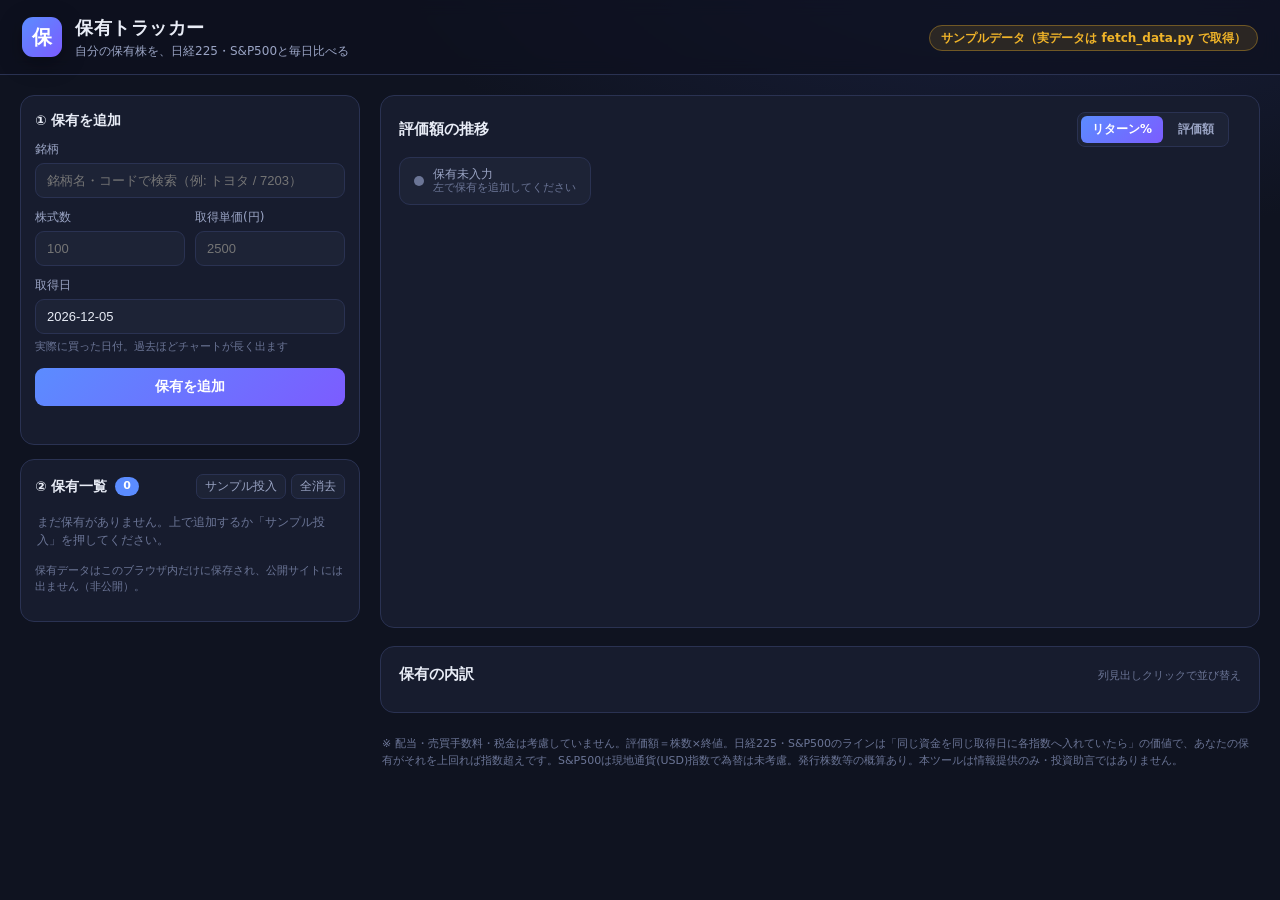
==== commit d5740f1d: "取得日デフォルトを当日に" ====
--- a/preview.html
+++ b/preview.html
@@ -1505,8 +1505,8 @@
     }
 
     buildDatalist();
-    // 既定の取得日＝約1年前（直近日だと履歴1日でチャートが出ないため）
-    const defaultDate = data.dates[Math.max(0, data.dates.length - 250)];
+    // 既定の取得日＝当日（ローカル時刻のYYYY-MM-DD）
+    const defaultDate = new Date().toLocaleDateString("sv-SE");
     $("#inDate").value = defaultDate;
     if (window.flatpickr) {
       const loc = (window.flatpickr.l10ns && window.flatpickr.l10ns.ja) || "default";
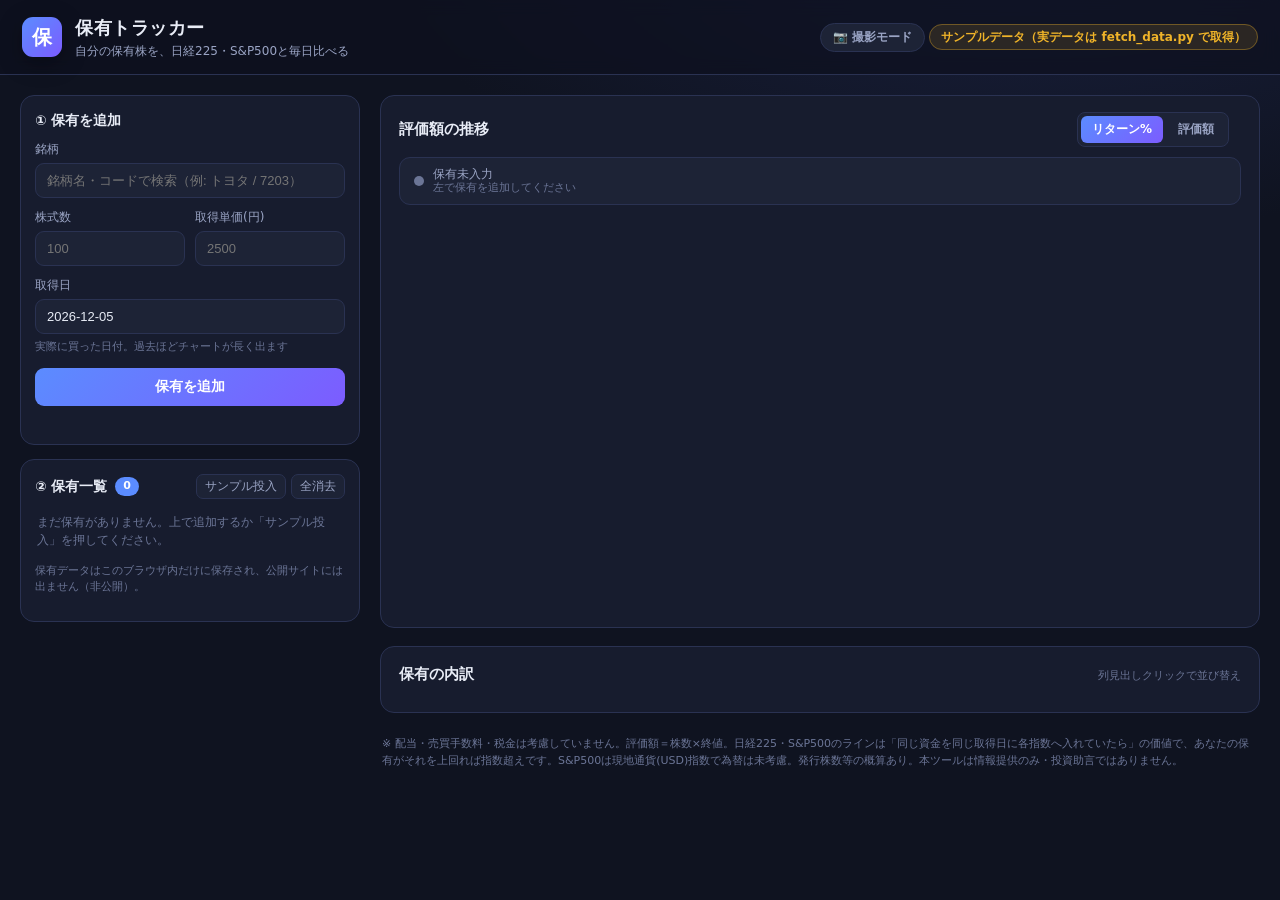
==== commit 9819ad7a: "スマホ最適化・撮影モード追加" ====
--- a/preview.html
+++ b/preview.html
@@ -964,7 +964,7 @@
 .unit-toggle{display:flex;gap:4px;background:var(--panel2);border:1px solid var(--line);border-radius:8px;padding:3px}
 .unit-toggle button{border:0;background:transparent;color:var(--mut);font-size:12px;font-weight:700;padding:5px 11px;border-radius:6px;cursor:pointer}
 .unit-toggle button.active{background:linear-gradient(135deg,var(--accent),var(--accent2));color:#fff}
-.compare-strip{display:flex;gap:10px;flex-wrap:wrap;margin:2px 0 14px}
+.compare-strip{display:grid;grid-template-columns:repeat(auto-fit,minmax(135px,1fr));gap:10px;margin:2px 0 14px}
 .cmp{display:flex;align-items:center;gap:9px;background:var(--panel2);border:1px solid var(--line);border-radius:11px;padding:9px 14px;min-width:128px}
 .cmp .dot{width:10px;height:10px;border-radius:50%;background:var(--c);flex:none}
 .cmp-body{display:flex;flex-direction:column;line-height:1.25}
@@ -996,11 +996,42 @@
   background:var(--panel2);border:1px solid var(--accent);color:var(--ink);
   padding:11px 18px;border-radius:10px;box-shadow:var(--shadow);z-index:50;font-size:13px}
 
+/* 撮影モード（スクショ向け：入力欄・表を隠してチップ＋チャートだけ） */
+.shot-btn{background:var(--panel2);border:1px solid var(--line);color:var(--mut);border-radius:999px;
+  padding:5px 12px;font-size:12px;font-weight:700;cursor:pointer;white-space:nowrap}
+.shot-btn:hover{color:var(--ink);border-color:var(--accent)}
+body.shot-mode .shot-btn{background:linear-gradient(135deg,var(--accent),var(--accent2));color:#fff;border-color:transparent}
+body.shot-mode .sidebar,
+body.shot-mode .table-card,
+body.shot-mode .disclaimer,
+body.shot-mode .unit-toggle,
+body.shot-mode #chartLegendNote{display:none!important}
+body.shot-mode .layout{display:block;max-width:560px;margin:0 auto}
+body.shot-mode .chart-card{padding:20px}
+body.shot-mode .chart-wrap{height:300px}
+
 /* responsive */
 @media(max-width:980px){
   .layout{grid-template-columns:1fr}
   .sidebar{order:2}
   .chart-wrap{height:320px}
+}
+@media(max-width:600px){
+  .topbar{padding:10px 13px;gap:8px}
+  .topbar h1{font-size:15.5px}
+  .tag{display:none}
+  .logo{width:34px;height:34px;font-size:17px}
+  .shot-btn{padding:5px 9px;font-size:11px}
+  .badge{font-size:10.5px;padding:4px 8px}
+  .layout{padding:12px;gap:13px}
+  .panel,.chart-card,.table-card{padding:13px}
+  .chart-wrap{height:240px}
+  .compare-strip{grid-template-columns:repeat(2,1fr);gap:8px}
+  .cmp{min-width:0;padding:8px 10px;gap:7px}
+  .cmp-pct{font-size:17px}
+  .cmp-sub{font-size:10px}
+  .stat-line{gap:10px 14px;font-size:11px}
+  body.shot-mode .compare-strip{grid-template-columns:repeat(2,1fr)}
 }
 ::-webkit-scrollbar{width:9px;height:9px}
 ::-webkit-scrollbar-thumb{background:var(--line);border-radius:9px}
@@ -1017,6 +1048,7 @@
     </div>
   </div>
   <div class="topbar-right">
+    <button id="btnShot" class="shot-btn" title="入力欄や表を隠してスクショ向け表示に切替">📷 撮影モード</button>
     <span id="dataBadge" class="badge badge-warn">データ読込中…</span>
   </div>
 </header>
@@ -1033,7 +1065,7 @@
         </label>
         <div class="form-row">
           <label>株式数
-            <input id="inShares" class="num" type="number" min="1" step="1" placeholder="100" />
+            <input id="inShares" class="num" type="number" min="0" step="any" placeholder="100" inputmode="decimal" />
           </label>
           <label>取得単価(円)
             <input id="inCost" class="num" type="number" min="0" step="0.1" placeholder="2500" />
@@ -1184,7 +1216,7 @@
 
 })));
 </script>
-<script>window.__PRICES__={"source":"SAMPLE","generated_at":"2026-06-11","start":"2021-06-01","end":"2026-06-05","dates":["2021-06-01","2021-06-08","2021-06-15","2021-06-22","2021-06-29","2021-07-06","2021-07-13","2021-07-20","2021-07-27","2021-08-03","2021-08-10","2021-08-17","2021-08-24","2021-08-31","2021-09-07","2021-09-14","2021-09-21","2021-09-28","2021-10-05","2021-10-12","2021-10-19","2021-10-26","2021-11-02","2021-11-09","2021-11-16","2021-11-23","2021-11-30","2021-12-07","2021-12-14","2021-12-21","2021-12-28","2022-01-04","2022-01-11","2022-01-18","2022-01-25","2022-02-01","2022-02-08","2022-02-15","2022-02-22","2022-03-01","2022-03-08","2022-03-15","2022-03-22","2022-03-29","2022-04-05","2022-04-12","2022-04-19","2022-04-26","2022-05-03","2022-05-10","2022-05-17","2022-05-24","2022-05-31","2022-06-07","2022-06-14","2022-06-21","2022-06-28","2022-07-05","2022-07-12","2022-07-19","2022-07-26","2022-08-02","2022-08-09","2022-08-16","2022-08-23","2022-08-30","2022-09-06","2022-09-13","2022-09-20","2022-09-27","2022-10-04","2022-10-11","2022-10-18","2022-10-25","2022-11-01","2022-11-08","2022-11-15","2022-11-22","2022-11-29","2022-12-06","2022-12-13","2022-12-20","2022-12-27","2023-01-03","2023-01-10","2023-01-17","2023-01-24","2023-01-31","2023-02-07","2023-02-14","2023-02-21","2023-02-28","2023-03-07","2023-03-14","2023-03-21","2023-03-28","2023-04-04","2023-04-11","2023-04-18","2023-04-25","2023-05-02","2023-05-09","2023-05-16","2023-05-23","2023-05-30","2023-06-06","2023-06-13","2023-06-20","2023-06-27","2023-07-04","2023-07-11","2023-07-18","2023-07-25","2023-08-01","2023-08-08","2023-08-15","2023-08-22","2023-08-29","2023-09-05","2023-09-12","2023-09-19","2023-09-26","2023-10-03","2023-10-10","2023-10-17","2023-10-24","2023-10-31","2023-11-07","2023-11-14","2023-11-21","2023-11-28","2023-12-05","2023-12-12","2023-12-19","2023-12-26","2024-01-02","2024-01-09","2024-01-16","2024-01-23","2024-01-30","2024-02-06","2024-02-13","2024-02-20","2024-02-27","2024-03-05","2024-03-12","2024-03-19","2024-03-26","2024-04-02","2024-04-09","2024-04-16","2024-04-23","2024-04-30","2024-05-07","2024-05-14","2024-05-21","2024-05-28","2024-06-04","2024-06-11","2024-06-18","2024-06-25","2024-07-02","2024-07-09","2024-07-16","2024-07-23","2024-07-30","2024-08-06","2024-08-13","2024-08-20","2024-08-27","2024-09-03","2024-09-10","2024-09-17","2024-09-24","2024-10-01","2024-10-08","2024-10-15","2024-10-22","2024-10-29","2024-11-05","2024-11-12","2024-11-19","2024-11-26","2024-12-03","2024-12-10","2024-12-17","2024-12-24","2024-12-31","2025-01-07","2025-01-14","2025-01-21","2025-01-28","2025-02-04","2025-02-11","2025-02-18","2025-02-25","2025-03-04","2025-03-11","2025-03-18","2025-03-25","2025-04-01","2025-04-08","2025-04-15","2025-04-22","2025-04-29","2025-05-06","2025-05-13","2025-05-20","2025-05-27","2025-06-03","2025-06-10","2025-06-17","2025-06-24","2025-07-01","2025-07-08","2025-07-15","2025-07-22","2025-07-29","2025-08-05","2025-08-12","2025-08-19","2025-08-26","2025-09-02","2025-09-09","2025-09-16","2025-09-23","2025-09-30","2025-10-07","2025-10-14","2025-10-21","2025-10-28","2025-11-04","2025-11-11","2025-11-18","2025-11-25","2025-12-02","2025-12-09","2025-12-16","2025-12-23","2025-12-30","2026-01-06","2026-01-13","2026-01-20","2026-01-27","2026-02-03","2026-02-10","2026-02-17","2026-02-24","2026-03-03","2026-03-10","2026-03-17","2026-03-24","2026-03-31","2026-04-07","2026-04-14","2026-04-21","2026-04-28","2026-05-05","2026-05-12","2026-05-19","2026-05-26","2026-06-02","2026-06-05"],"benchmarks":{"^N225":{"name":"日経225","close":[28000,28088.98,27702.69,28148.46,28329.3,28410.4,28471.82,27080.69,27166.98,27540.99,27623.57,28025.65,28763.93,28902.04,28730.38,29459.93,29576.54,28303.99,28933.53,29610.79,30616.85,30636.44,31067.93,31462.61,31217.15,30874.4,31744.18,32192.88,33021.39,33123.35,32988.52,33461.88,34098.86,35754.02,36516.99,36382.12,36584.9,35905.58,36640.3,36714.16,37587.25,38009.71,38012.9,39627.16,38995.71,39144.36,39988.37,39584.56,39121.93,38119.84,38740.39,41055.96,42372.35,42829.22,40493.07,39206.95,40600.34,39025.67,38974.28,39266.04,39904.74,40032.81,40212.39,40689.47,41057.5,41187.46,41187.15,41495.34,41592.79,41373.72,41840.41,42750.95,43678.11,42170.6,44270.33,42694.79,42796.19,42396.03,43680.27,44619.99,43718.68,42914.54,42891.25,42222.47,42848.21,43233.91,42513.64,44563.37,44927.11,42165.74,41076.47,41019.47,40753.75,41371.69,41909.76,40924,40431.18,41247.66,39548.33,39581.22,39938.4,40350.59,41674.99,41825.54,41847.12,40876.22,40819.42,41153.27,41108.01,40545.1,41279.9,41920.96,42934.38,42869.7,42664.95,40873.65,40749.18,41683.77,41103.38,41546.45,43009.22,43115.95,42304.23,40828.79,40034.32,39895.84,39597.8,40319.86,40365.67,40912.39,40266.45,40955.67,41731.35,41588.67,40368.66,39879.44,38871.51,39258.67,39561.03,38047.86,36180.84,35228.98,35218.26,34658.32,35300.48,37841.49,37812.49,37058.18,36775.55,35858.38,36298.05,37211.17,37219.26,35740.88,36608.6,36775.25,37424.73,36686.31,37217.97,37375.73,37035.83,35255.29,34376.53,34692.75,33993.44,33387.53,32932.49,32505.6,31292.56,31005.19,29940.36,31492.96,31298.23,30996.57,31968.77,31750.8,32732.61,34088.38,34474.67,34790.99,34334.7,35035.53,35377.52,34889.18,33331.05,31348,30799.38,30607.68,29573.81,29102.96,29846.38,28993.26,29521.72,28879.84,28898.75,28683.36,30230.28,31413.99,31016.33,30797.58,31229.9,30666.3,31084.16,30486.55,31580.95,32309.03,33844.27,34608.02,35214,34482.17,34768.93,33970.85,33188.24,34163.68,34184.27,33383.69,31765.42,31654.89,31565.39,32044.7,31603.56,31810.1,29864.82,29785.03,29493.59,29076.86,29494.74,29497.27,29126.23,28542.89,28748.48,28863.95,28357.54,27813.58,27964.77,28918.17,28943.73,29628.06,29402.38,28923.54,28703.69,28016.57,28758.52,29295.54,28962.88,28125.79,26984.57,25671.75,26110.07,27198.01,28105.18,27430.26,27209.74,27979.2,28528.22,28703.25,28859.26,28691.72,28615.36,29084.26,29508.07,28979.02,28257.21]},"^GSPC":{"name":"S&P500","close":[4250,4345.94,4474.25,4592.66,4591.66,4517.59,4481.9,4419.66,4444.85,4502.08,4542.09,4690.65,4646.77,4648.56,4891.26,4896.58,4866.18,5008.38,4950.54,4952.27,5004.69,5047.04,5111.97,5133.47,4942.4,4923.71,4810.85,4754.94,4765.81,4889.17,4733.92,4754.96,4805.81,4764.08,4666.46,4571.13,4616.91,4663.49,4853.43,4760.32,4914.97,4798.16,4637.89,4652.33,4636.6,4605.48,4617.61,4700.23,4594.92,4618.53,4825.51,4794.36,4807.51,4797.61,4802.35,4941.55,5034.1,5089.1,5174.56,5130.34,4834.87,4733.32,4597.82,4601.15,4570.68,4683.91,4628.41,4722.51,4840.17,4858.38,4763.46,4822.27,4683.59,4537.05,4441.76,4335.35,4473.48,4512.26,4612.92,4483.51,4687.71,4618.99,4760.78,4595.06,4472.5,4378.16,4367.35,4444.95,4511.29,4553.28,4698.79,4533.1,4715.27,4819.84,4930.95,5036.48,4999.41,4856.88,4726.1,4774.77,4772.52,4659.26,4808.9,4732.74,4650.9,4813.3,4882.24,5134.76,5157.98,5215.34,5225.98,5256.84,5360.97,5258.73,5401.76,5523.38,5516.32,5518.82,5385.64,5450.23,5487.26,5542.04,5649.82,5657.98,5692.08,5660.65,5926.31,5933.48,5763.42,5733.34,5708.77,5670.39,5483.81,5642.75,5500.37,5504.19,5567.81,5763.52,5706.62,5862.56,6104.9,5962.27,5897.45,5792.95,5627.17,5568.15,5442.16,5407.49,5334.9,5549.33,5691.54,5684.51,5680.42,5867.98,5865.68,5949.14,5916.55,5764.99,5981.99,5795.2,5653.73,5789.1,5703.92,5798.56,6056.18,5965.53,6063.87,6087.27,5798.89,5793.76,5847.33,5846.58,5847.93,6176.19,6159.89,6156.74,6301.55,6506.05,6485,6501.16,6689.26,6730.15,6591.29,6536.91,6725.43,6797.36,6934.69,7155.94,7202.38,7328.87,7405.87,7453.99,7336.52,7482.04,7778.1,7809.32,7764.87,7693.58,7650.23,7505.01,7483.19,7402.66,7285.76,7361.7,7428.94,7475.44,7319.68,7226.57,7413.25,7403.28,7398,7353.84,7435.56,7340.74,7375.03,7240.68,7172.62,7248.61,7033.08,6942.69,7175.8,7298.21,7366.84,7406.32,7620.66,7425.42,7374.49,7447.53,7363.14,7529.48,7454.19,7535.38,7652.63,7694.16,7727.09,7853.83,7983,8261.66,8153.88,7795.46,7817.24,7836.69,7999.9,7788.66,7741.88,7833.25,7889.94,8050.54,8053.59,8007.71,8085.95,8297.93,8413.14,8401.67,8504.33,8811.62,8819.04,8629.45,8556.41,8433.89,8383.22,7981.22,7840.06]},"^IXIC":{"name":"NASDAQ","close":[14000,14572.6,14541.76,15248.49,14686.07,14953.12,14537.38,14671.77,15158.28,14443.28,14036.66,14063.13,13936.36,14195.79,14904.52,15089.72,15021.92,15022.17,14994.06,15123.77,15589.76,15438.21,15590.63,15185.55,15184.47,15445.88,15754.39,15889.34,15989.99,15251.15,15498.96,16146.25,16224.84,16086.9,16057.96,16079.58,16614.18,16634.42,16488.26,16524.77,16479.42,16511.54,16167.67,16306.76,16527.68,17028.47,17633.04,18310.53,18894,18630.87,18911.21,19333.64,19404.5,18818.34,19591.64,19153.26,18648.79,20360.96,20483.05,20131.47,20131.89,20527.29,21656.61,21301.56,21733.11,22097.82,22623.17,23658.65,23364.71,23769.03,24478.93,23845.17,23623.81,25914.98,25141.39,25793.38,24951.53,25816.58,26113.39,26623.05,26540.43,26087.13,26427.02,26507.43,26106,26247.54,26403.16,27047.42,28716.47,29226.53,30191.78,30108.82,28860.11,28651.12,27287.22,27819.05,27243.14,25752.9,26539.93,26345.52,25517.24,25101.5,25495.95,25384.41,25740.51,25200.25,25385.5,25600.33,25330.82,25486.6,25105.04,25054.16,25279.84,25568.88,25745.15,26638.43,27045.73,27932.04,28581.52,28743.42,30010.14,29525.17,29053.98,28162.53,29352.62,29167.49,30072.7,28959.41,28649.3,29051.43,28260.38,27460.99,27713.53,28180.69,29198.87,28403.06,28309.07,29428.57,29661.45,29531.17,29917.15,30711.85,30805.69,30880,31973.6,31935.03,32199.41,31426.05,32824.26,32536.45,32450.5,32989.72,32387.81,32061.26,31542.74,31216.35,31706.57,33003.66,33116.14,33943.19,34301.02,34840.09,35715.47,38162.48,38206.41,38316.41,39053.14,38483.87,38357.72,38553.47,37738.16,37858.03,36930.19,34134.97,35427.66,34900.68,34418.68,34336.09,35044.26,33822.27,33983.11,34604.67,32724.19,32812.97,31960.11,32322.11,31920.43,32484.38,32096.06,31902.5,29819.08,31059.47,30534.21,29668.44,29616.96,29957.51,29579,27561.08,27190.63,27884.99,27729.61,26497.85,27180.03,26686.2,27223.15,29001.85,28533.99,26653.21,27452.3,27808.59,26188.98,25882.55,26314.79,26799.02,27353.08,27254.97,27561.59,27288.71,27730.29,27518.42,26788.43,26234.66,26834.13,27000.67,26255.93,27892.68,27509.58,26930.47,25956.12,25678.91,25456.89,25101.82,25091.5,26070.85,25372.06,25796.08,24518.67,24109.55,23830.55,23106.39,23105.9,24619.3,24073.08,24882.03,25965.81,25710.32,26082.39,26796.56,27329.83,26334.97,25966.87,25747.38,24203.05,24455.08,24476.67,23798.89,23848,24285.74,25195.08,25269.35,26761.32,25835.99,25394.03]},"^NDX":{"name":"NASDAQ100","close":[15000,14485.17,14259.18,14390.77,14759.64,14597,14799.47,15860.68,16959.82,16897.73,17591.31,17717.42,17115.34,17337.98,17397.71,17798.96,18446.21,17726.57,18629.99,17954.58,17656.53,17827.81,18044.53,17890.24,18622.14,18801.33,18792.34,18169.94,17869.19,17353.36,17474.1,17929.72,17521.66,17279.15,17447.65,17727.79,19026.35,18399.43,18922.88,19085.91,19450.89,20334.02,19164.51,19374.13,19254.22,20245.84,21362,21412.24,21596.27,22204.04,23044.44,23644.48,22405.51,21717.17,20693.28,21496.62,21070.53,21386.69,20791.95,20053.1,20899.74,21673.1,21919.02,24068.42,24525.51,23409.37,24162.31,24325.57,24409.18,24809.95,23287.21,23376.05,23251.75,23835.36,23388.75,23786.64,23656.28,24474.64,24515.7,23699.83,25277.83,24953.19,24275.79,23157.37,22563.34,21763.37,22579.48,22877.27,22867.59,22792.02,23570.46,24306.82,23274.5,23001.97,24110.37,24819.22,25292.89,23789.93,24388.01,24177.01,23570.59,22240.53,21956.61,22085.76,23401,24187.83,25125.53,24897.05,24434.18,24549.9,24724.29,24735.35,25384.7,25785.02,26976.23,27019.53,26807.2,26529.14,25984.5,25764.67,25531.07,24064.06,24952.71,25582.5,24354.8,24000.1,25467.99,24819.69,25067.4,24325.46,26227,26508.87,25976.03,24974.95,24561.86,24264.44,24309.1,23792.09,23998.69,25720.89,25667.72,25097.29,26301.1,26435.25,26298.88,27175.65,27338.3,26743.94,27247.56,26773.75,26108.58,25551.44,24888.77,24583.84,24003.52,25299.35,25343.37,26264.59,26585.48,26167.75,27074.49,27708.89,29039.06,28725.51,28987.36,28754.6,28996.35,28928.78,28896.78,28644.17,29569.62,28813.76,30824.97,31580.16,30957.31,34017.07,33012.66,31890.35,31759.88,32953.93,33312.57,31567.52,31039.71,32770.48,33348.84,35300.96,35139.82,35050.07,32973.01,33880.67,32565.94,33296.54,33379.39,34834.84,36626.85,35597.44,37246.09,37427.9,36565.11,35005.61,37261.3,36530.14,36393.48,35998.38,35026.53,32980.09,32928.6,32895.89,31981.6,30566.41,31172.26,30947.46,30223.21,29662.53,28896.91,30024.75,30195.33,29147.18,31028.18,29387.34,30116.1,30364.29,29739.33,28905.71,28023.97,28281.79,27383.63,26910.01,27149.57,25721.89,25145.97,25739.47,25634.43,26464.47,26575.7,25922.32,25920.11,26332.22,25681.25,26013.71,26797.58,26583.93,26621.13,25583.79,25825.22,24826.47,23865.61,24547.8,22955.92,23041.27,21811.09,22097.91,22932.06,23293.85,22373.18,21532.64,20718.96,21855.69,20605.69,22034.04,21423.92,21436.48,21991.29]},"^NYFANG":{"name":"FANG+","close":[6000,6157.58,6425.61,6694.29,6863.34,7258.5,7278.01,6957.75,6939.46,7447.22,7411.33,6954.18,6916.79,6768.39,6435.41,6329.57,6969.36,7379.57,7371.58,7507.35,7051.75,7476.37,7390.71,7633.84,7784.27,8048.92,7844.41,7925.59,8006.35,7285.51,7712.37,7791.53,7852.5,7954.08,7353.37,7799.07,8020.92,7677.67,7970.26,7812.26,8124.03,8448.22,8295.48,7528.42,7680.91,7622.77,7483.93,7448.85,7849.14,8719.25,8535.86,8890.41,9104.98,8682.65,8721.8,8010.06,8211.04,8016.51,7873.82,7480.28,7816.35,7778.3,7955.21,8506.5,8142.23,7703.13,7515.6,7663.33,7577.08,7595.8,7228.92,7347.69,7332.69,7399.05,7411.36,7932.27,7579.46,7219.07,7560.45,7720.4,7888.96,8141.13,7808.23,7489.08,7704.38,7870.54,7913.16,7851.39,8211.15,8283.32,8092.31,8347.35,8626.35,8148.98,8491.63,8651.36,8103.56,8033.83,8064.12,7789.09,8322,8671.37,9107.67,8627.03,8779.65,8961.64,9183.86,9371.71,9374.41,9303.63,9736.65,9636.13,9806.83,9940.73,9647.66,9852.19,9999.07,9627.01,9833.08,10041.41,10453.69,10551.96,10608.03,10373.55,11005.74,11046.23,11226.76,12061.97,12039.45,12480.55,12042.84,12660.14,11636.24,11132.44,11427.3,11250.96,11528.19,11169.94,11759.19,11396.24,11638.63,12596.04,12478.92,13346.75,13362.49,12885.39,13595.35,13212.16,13724.32,12839.7,13078.55,11973.68,11375.19,11710.71,11708.79,10815.13,10688.19,10366.58,10465.79,10205.73,10934.32,9844.49,10550.59,10960.78,10215.65,11223.49,11998.99,11753.03,11777.35,11488.45,11879.23,12770.24,12859.15,13620.58,14035.35,13900.93,13957.03,15449.82,15830.13,16349.1,16197.46,16528.52,18065.58,17736.58,19276.44,18543.16,18184.13,17795.83,18280.45,18331.59,17439.45,18217.67,17614.62,17683.75,17109.76,17541.36,17173.75,17595.39,16146.09,14915.42,15098.91,15191.6,15485.69,14787.52,15215.4,14012.21,13383.06,13177.93,12933.51,12873.39,12956.09,14351.37,15033.83,14790.2,14900.72,15520.58,15819.46,15003.08,14728.46,15343.26,15964.52,15417.34,15867.42,16050.89,16806.32,18252.69,18388.31,18670.55,17250.88,18488.23,18069.61,18202.12,18356.04,18215.23,17530.52,18176.78,17916.66,17896.95,17636.58,17773.92,18642.19,19134.49,18681.27,17460.33,16942.99,17136.05,16834.73,16465.95,15753.63,16050.04,16838.99,18642.9,17591.63,17306.7,18293.41,17980.48,19078.38,19165.18,18660.19,17487.61,18305.54,17045.09,16987.45]},"1306.T":{"name":"TOPIX","close":[2000,2072.54,2030.03,2030.74,1964.04,1984.56,2005.75,1970,1969.52,2036.07,2029.96,2031.54,2016.72,2029.73,2089.63,2057.89,2042.25,2012.84,2035.57,2077.53,2029.52,1988.36,2065.01,2140.88,2122.02,2096.01,2173.28,2101.89,2079.42,2080.1,2044.79,1996.17,2051.8,2083.11,2119.57,2114.15,2189.83,2178.48,2219.81,2191.65,2185.39,2111.58,2056.34,2127.89,2093.87,2066.25,2102.29,1999.99,1952.34,1942.59,1882.75,1782.22,1769.64,1773.22,1773.83,1810.76,1846.22,1783.32,1716.55,1704.31,1689.91,1713.43,1765.32,1762.44,1830.18,1786.01,1769.13,1757.26,1717.75,1724.06,1739.44,1751.81,1777.72,1754.29,1757.16,1789.99,1823.59,1787.64,1762.72,1730.52,1704.85,1649.54,1612.74,1632.83,1677.05,1661.02,1670.39,1672.61,1688.45,1719.74,1742.54,1727.46,1657.3,1681.7,1740.16,1711.92,1685.28,1631.18,1695.24,1718.1,1660.56,1669.3,1711.96,1719.46,1751.15,1702.88,1645.04,1602.9,1624.83,1565.12,1505.47,1472.81,1506.4,1539.85,1570.53,1562,1551.95,1580.87,1607.53,1586.89,1592.9,1564.76,1589.22,1592.49,1623.58,1607.62,1637.78,1643.24,1641.15,1601,1579.86,1577.07,1559.52,1551.27,1582.74,1594.96,1548.62,1543.06,1521.55,1485.76,1492,1499.46,1516.8,1487.95,1541.99,1496.24,1457.24,1485.89,1439.7,1406.58,1412.03,1396.2,1387.13,1407.37,1455.46,1483.84,1432.88,1450.42,1479.27,1426.91,1444.29,1479.66,1463.62,1518.2,1517.31,1513.13,1585.35,1575.28,1578.89,1596.18,1628.59,1616.35,1610.23,1632.25,1639.93,1628.33,1663.32,1732.22,1784.21,1794.66,1773.64,1780.37,1795,1856.22,1878.48,1950.46,1999.48,1930.32,1884,1892.24,1885.56,1835.63,1810.65,1735.4,1766.58,1752.42,1748.09,1704.11,1673.82,1696.56,1659.41,1674.29,1679.62,1760.33,1756.01,1729.24,1709.64,1732.59,1677.89,1682.57,1745.98,1752.82,1742.56,1796.58,1715.79,1728.02,1715.37,1766.11,1836.7,1873.87,1935.98,1966.47,1942.97,1930.56,1937.7,1869.28,1866.16,1812.35,1805.78,1832.85,1919.4,1933.17,1986.32,2012.94,1975.41,1999.5,2003.62,2112.98,2133.09,2118.27,2124.47,2055.04,2017.73,2002.21,1993.57,1985.98,2029.44,2054.82,2103.15,2122.68,2119.49,2115.41,2104.69,2080.41,2104.43,2081.21,2022.54,1989.42,2005.75,1994.88,1981.46,2020.31,2032.91]}},"stocks":{"1802":{"name":"大林組","sector":"建設","shares":690000000,"close":[2602,2704.17,2755.79,2862.51,2857.27,2907.65,3114.57,2937.41,2837.78,2804.51,2831.43,2895.21,3042.1,3022.03,3307.4,3523.54,3375.79,3299.91,3383.23,3419.47,3505.44,3603.05,3525.44,3588.62,3541.35,3455.11,3644.12,3581.09,3849.79,3903.62,3819.13,3943.31,3982.11,4396.36,4503.17,4568.46,4696.44,4673.71,4666.86,4901.22,4990,5217.32,5384.81,5777.06,5954.22,6097.98,6157.93,6354.18,6359.21,6039.15,5986.88,6520.39,6951.64,7051.6,6338.09,5841.31,6100.4,5799.39,5946.01,6122.13,6205.23,6235.25,6192.06,6420.9,6505.13,6775.8,6325.95,6213,6097.07,5889.59,6039.68,6152.54,6441.06,6066.62,6505.47,6314.6,6619.02,6957.73,7453.1,7969.89,7639.83,7557.29,7668,7707.69,7935.44,8196.48,8354.95,8664.57,8736.3,8889.55,8804.87,8666.67,8789.61,9164.82,9254.76,9192.2,9604.81,9715.11,9613.64,9331.62,9810.02,10236.41,10242.99,10096.64,9552.83,9477.51,9772.4,9999.74,10130.98,9720.34,9741.41,9797.99,10011.96,10703.19,10999.54,10643.51,10760.94,11096.67,10630.08,10828.82,11565.1,11831.14,11889.21,11663.51,11752.48,11646.99,11798.48,11964.54,11989.97,12067.92,11545.51,11663.81,11947.4,12126.2,11948.22,12218.22,12281.33,12507.01,12688.26,12640.71,12236.1,12339.77,12659.59,12538.1,12819.97,13478.1,14041,14058.71,13747.32,13065.56,12765.07,13869.83,14797.86,14720.48,14998.62,15668.07,15927.56,15181.41,15633.97,15452.64,15521.51,15750.89,14865.07,14277.82,14177.57,13890.47,13139.73,12677.72,11758.78,11703.08,11240.07,11335.04,11143.79,10938.64,11020.53,10785.62,11411.48,11990.5,12304,13136.41,13040.6,13655.11,13506.56,13496.71,12995.51,12984.85,12737.42,12928.92,12481.54,12144.63,12629.32,11693.58,12203.23,11354.52,11578.26,12259.09,12953.13,13532.14,13693.41,13318.13,14258.09,13703.66,13504.83,13584.2,13981.08,12759.44,13470.94,14734.51,15123.88,14759.62,14779.99,14129.5,13535.59,13302.15,14103.76,14260.05,13045.81,13278.93,13090.73,12657.73,12184.67,12197.27,11249.46,11364.47,10994.25,10996.05,11002.91,10720.62,9783.04,9888.04,10027.6,9816.43,9442.95,9445.7,9508.01,9228.75,9502.8,9826.88,8763.86,8676.21,8405.28,8177.4,8715.38,9060.77,8849.35,8726.53,8853.1,9072.5,8797.47,9226.77,9298.52,9167.99,9261.74,9949.62,10146.04,10092.74,10127.64,9417.93,9422.05,9365.62,9435.4,9170.07,8780.61]},"1812":{"name":"鹿島建設","sector":"建設","shares":493000000,"close":[2612,2710.29,2687.15,2625.93,2614.91,2574.34,2709.04,2586.58,2608.97,2515.16,2575.65,2581.08,2774.72,2736.99,2608.65,2580,2496.87,2468.61,2561.9,2646.27,2641.42,2754.9,2876.31,2761.3,2817.3,2742.53,2808.84,2942,2975.96,2912.63,2907.42,2848.63,2956.85,3058.87,2881.01,2818.76,2986.58,2960.98,3069.68,3160.13,3139.14,3328.37,3604.45,3787.78,4026.3,4189.38,4361.45,4248.95,4119.11,4163.53,4268.92,4582.41,4872.77,4963.34,4327.3,3978.55,4234.81,3994.52,4001.43,4016.57,4163.8,3892.14,3745.68,3911.78,3863.67,3950.94,3978.25,4051.51,3997.37,4055.2,4003.69,3861.06,3731.65,3605.04,3826.64,3816.5,3690.25,3606.47,3564.26,3731.09,3912.31,3891.31,4068.18,4013.69,4029.48,4158.12,3960.93,4098.87,4296.23,3977.19,3992.22,3788.64,3752.35,3701.91,3820.2,3647.15,3557.44,3629.49,3337.62,3198.35,3082.85,3211.52,3232.9,3383.64,3349.83,3175.1,3188.21,3086.73,3164.5,3012.46,2980.99,2979.85,3014.21,2987.83,2862.54,2866.29,2803.15,3011.66,3039.08,3039.56,2998.95,3060.78,3128.56,2990.41,2832.78,2837.93,2773.43,2743.63,2776.36,2642.45,2707.8,2722.48,2610.63,2599.28,2474.13,2438.27,2211.08,2169.62,2155.53,1982.24,2023.1,1989.65,2045.96,2028.82,2153.19,2226.5,2141.5,2070.66,1993.55,1864.7,1884.82,1946.65,1937.04,1651.44,1707.8,1563,1569.63,1542.93,1577.01,1654.22,1694.23,1619.89,1523.69,1546.1,1530.12,1489.62,1456.28,1449.3,1391.78,1349.62,1301.51,1385.59,1412.18,1484.78,1570.42,1521.57,1505.86,1482.03,1560,1587.59,1529.05,1603.13,1549.85,1501.72,1412.07,1345.63,1295.18,1256.1,1190.66,1186.32,1190.97,1217.66,1298.22,1302.54,1289.96,1272.17,1328.75,1412.22,1497.86,1463.67,1516.58,1500.52,1492.16,1400.2,1532,1592.42,1726.67,1761.98,1725.91,1651.23,1708.69,1799.27,1832.92,1840.16,1944.34,1971.69,1764.84,1759.16,1718.93,1683.82,1684.27,1677.68,1517.21,1424.18,1453.52,1408.56,1428.3,1444.84,1416.76,1401.64,1434.11,1434.04,1420.66,1380.61,1349.38,1477.42,1455.26,1431.1,1467.32,1435.35,1503.45,1485.95,1483.72,1513.14,1681.28,1591,1484.35,1464.55,1559.23,1662.55,1787.38,1681.9,1618.53,1698.29,1660.45,1640.93,1706.4,1628.78,1622.98,1627.86,1757.24,1791.88,1670.24]},"1925":{"name":"大和ハウス工業","sector":"建設","shares":650000000,"close":[2725,2543.74,2617.26,2665.36,2833.44,2842.43,2689.82,2668.13,2752.81,2718.09,2620.06,2604.99,2863.45,3079.82,3273.36,3635.98,3660.71,3406.19,3556.52,3784.76,3811.48,3861.92,3390.34,3068.54,3007.21,2956.16,3042.66,3233.41,3203.53,3440.55,3397.47,3353.53,3345.78,3428,3322.14,3538.17,3505.68,3602.84,4032.69,4096.95,4277.87,4643.54,4600.91,4643.69,4543.41,4449.32,4605.22,4511.46,4778.49,4675.79,4868.01,5076.51,5032.75,4933.14,4659.53,4344.54,4296.37,4306.34,4355.6,4637.03,4597.5,4555.86,4726.29,5099.43,5376.99,5571.41,5467.2,5138.92,5312.99,5010.08,5015.29,5005.52,5333.01,4959.17,5045.1,5310.76,5228.39,5018.84,5758.06,6476.32,6075.27,5937.04,5864.8,5987.58,6390.21,5999.73,5974.61,6458.55,6381.28,6065.99,5458.04,5804.58,6240.71,6379.65,6486.18,6299.64,6412.44,6224.9,6122.46,5976.6,5967.82,6030.24,6334.13,6397.39,6797.37,6294.74,6545.46,7410.4,7718.95,7680.9,7396.11,8075.17,8330.21,8613.39,8786.46,8092.5,7651.82,7116.95,7742.2,7549.19,7747.1,7585.51,7390.91,6726.81,6332.83,6188.73,6010.91,6925.73,6661.63,6754.56,6340.68,6813.02,6862.59,6512.8,6099.28,6184.75,6172.5,6003.48,5771.14,5856.21,5678.44,5634.74,5620.02,5764,6314.34,6680.29,6823.23,6897.31,7338.93,6562.51,7164.94,7383.65,7580.76,6997.53,6770.38,6459.37,7100.58,6658.66,7295.83,7135.75,7039.23,6767.73,6594.5,6508.17,6685.55,7260.82,7150.57,7246.16,7196.04,6826.89,6447.87,7005.43,7199.88,7631.9,7695.43,8064.58,8269.41,8753.53,8481.1,8126.28,7929.82,8432.11,8325.44,7658.1,7588.11,6698.25,6465.02,6725.3,6246.01,5891.01,5674.13,5531.89,5252.73,5192.23,5043.11,5126.42,5215.81,5368.09,4813.62,4968.22,4800.17,5268.51,5476.79,5474.72,5692.11,5950.65,6277.81,6559.53,6363.82,6291.82,6118.82,5837.08,5586.72,6023.09,5608.53,5425.67,5132.82,5186.35,4976.02,4795.52,5213.21,5520.71,5062.35,5241.82,5429.07,5577.29,5828.31,5832.22,5537.78,5630.04,6309.3,6299.22,6449.69,6628.72,5937.14,6262.28,6651.09,6826.64,6342.34,6530.76,6769.03,6812.19,7892.62,8420.58,7892.17,7179.86,7080.63,7089.67,7432.97,7959.94,9304.89,9180.87,10024.2,10395.5,11129.63,10590.68,11311.21,10668.94,11074.36,10633.18,10734.14,11376.68,10649.06]},"1928":{"name":"積水ハウス","sector":"建設","shares":663000000,"close":[2728,2710.99,2772.01,2799.64,2572.62,2669.49,2597.63,2499.27,2422.76,2281.59,2231.83,2252.66,2377.44,2431.53,2486.58,2636.14,2763.37,2553.02,2657.96,2591.19,2838.9,3006.13,3063.63,3261.25,3299.21,3493.73,3470.82,3529.31,3666.45,3595.99,3664.07,3619.37,3757.63,3939.74,3819.36,3639.38,3709.24,3835.59,3716.45,3685.77,3754.9,3759.97,3566.05,3574.07,3516.37,3613.75,3968.4,3969.94,4084.64,3752.99,3752.81,3719.61,3955.34,3916.03,3765.69,3613.07,3690.92,3342.63,3380.9,3598.94,3956.69,4006.36,3805.16,4266.39,4701.48,4484.67,4404.95,4407.21,4669.62,4542.05,4554.53,4934.24,5590.44,5514.78,6220.97,5653.68,5597.1,6018.2,6139.58,6253.01,5894.22,5908.19,5594.09,5239.88,5258.88,5160.71,4964.44,5330.38,4968.4,4494.66,4344.37,4353.85,4520.21,3942.36,3810.97,3643.1,3635.56,3740.41,3492.33,3598.7,3762.23,3889.19,3967.2,3815.91,4098.82,4157.09,3975.96,3851.32,3719.2,3422.43,3568.49,3625.2,3960.13,4032.19,4082.33,4146.91,4238.97,4224.08,4260.54,4864.24,5162.89,5302.04,5280.43,4833.19,4629.12,4962.52,5272.02,5805.71,6257.08,6112.52,5800.63,6150.13,5659.19,5546.97,5478.51,5215,5583.08,5337.04,5028.11,5117.6,5075.9,5220.74,5261.18,5306.27,5434.5,5932.08,6055.92,5605.54,5306.25,5037.74,4940.79,4975.69,4973.01,4502.46,4512.21,4844.15,5046.52,5177.81,5336.33,5215.97,4890.39,4651.52,4676.57,4856.29,4517,4446.49,4311.22,4062.86,3729.79,3754.69,3677.01,3903.51,3975.05,4221.12,4768.38,4481.13,4799.27,4980.83,5155.64,5255.77,5091.07,4948.82,5005,4988.62,4787.13,4519.37,4625.58,4434.17,4253.05,3978.6,4275.07,3778.35,3822.33,3532.88,3630.12,3112.5,3183.13,3159.72,3213.33,3327.41,3181.52,3309.75,3312.17,3334.19,3276.8,3209.59,3287.29,3198.81,3225.08,3083.29,3007.32,2877.68,2742.16,2821.85,2987.58,3082.23,2784.17,2741,2625.96,2605.61,2733.25,2595.23,2514.73,2578.11,2667.72,2465.12,2449.67,2583.13,2565.59,2656.03,2615.96,2696.57,2697.53,2655.44,2668.29,2870.77,3089.95,2933.78,2966.43,2806.23,2959.66,2885.86,2954.91,3262.15,3190.02,3021.3,2863.04,2952.06,3137.25,3353.94,3275.35,2965.34,2936.9,3027.81,3111.72,3063.14,3139.4,2834.8,2826.93,3162.16,3265.27,3500.48,3355.79]},"2269":{"name":"明治ホールディングス","sector":"食料品","shares":292000000,"close":[3069,3146.73,2982.14,2979.59,2973.83,3039.26,2795.91,2785.73,2930.88,2785.08,2807.34,2751,2741.02,2667.85,2697.37,2684.12,2712.5,2688.93,2545.67,2515.29,2585.78,2725.07,2823.06,2944.37,3117.65,3197.22,3294.03,3290.55,3856.87,3958.69,4025.84,4219.81,3947.2,3950.72,3861.06,3930.16,4083.15,3756.38,3759.77,3716.91,3340.71,3627.39,3468,3260.91,3102.49,2950.55,2785.39,2936.19,2633.56,2657.34,2688.04,2900.67,2813.85,2845.37,2561.55,2622.13,2634.48,2518.75,2779.1,2780.77,2671.5,2604.04,2719.72,2873.41,2756.87,2908.89,2872.51,3117.64,3172.28,2992.36,3072.32,3215.41,3642.45,3736.01,4123.7,3898.66,3984.74,3976.18,4325.29,4726.94,4518.55,4560.3,4454.71,4516.97,4435.46,4427.64,4588.9,4823.32,4619.82,4482.91,4661.72,4631.77,4820.97,4817.31,5041.3,5506.92,6251.71,5922.24,5816.87,5855.98,5902.25,5925.71,5418.78,5324,5341.84,4990.77,4893.39,5123.52,5563.71,5720.5,5603.95,6408.36,6474.18,6373.72,6261.17,6401.23,6756.16,7222.38,7609.27,7645.55,7557.45,7928,8074.36,8118.37,7768.95,7797.94,7988.34,7824.5,8202.8,7379.2,7581.57,7644.44,8011.04,8007.62,8146.61,8137.45,7464.46,7528.91,7284.5,6979.48,6756.51,6827.28,6830.87,6742.4,6930.02,7502.46,7574.65,7910.65,7745.07,7672.41,7953.43,8241.77,8475.56,7697.74,8390.22,8922.36,9700.62,9218.01,9268.12,9058.29,8943.1,8763.03,7997.59,8657.18,7894.35,7748.66,7765.59,7673.86,7598.13,7684.09,7188.2,7557.59,7538.36,7639.26,7676.74,7391.86,7327.74,7846.44,8056.61,8410.32,8097.46,8435.07,8761.15,9233.7,8758.07,8258.75,8239.87,7699.39,7703.23,7581.07,7575.14,7371.69,7464.1,7883.93,8159.68,8057.94,8499.19,8484.25,8941.02,8281.54,8519.51,7743.02,8260.11,8517.82,9198.59,9552.3,9692.19,9557.1,9630.77,9715.23,9474.82,9359.55,9361.96,9605.36,9804.66,9211.34,9268.27,9528.72,9733.6,9853.41,9714.3,9858.37,8767.22,9045.74,9388.97,9871.71,10401.86,10322.62,9626.29,9596.25,9923.52,9956.01,9886.66,10208.74,9854.29,9831.29,9357.07,9772.84,9011.52,9226.12,9540.71,9487.59,9635.94,10131.3,10321.49,9917.61,10254.35,9464.14,9278.83,9264.04,9871.76,9973.93,9521.66,10309.82,10074.97,10103,10151.44,9627.73,9886.96,10232.18,10499.55,9653.73,9242.13]},"2413":{"name":"エムスリー","sector":"サービス","shares":680000000,"close":[3213,3438.09,3184.89,3259.51,3159.27,3185.02,3237.65,3129.29,3252.07,3399.58,3310.27,3312.72,3247.45,3541.46,3435.76,3301.47,3302.69,3147.31,3115.07,3230.94,3259.4,3283.81,3346.72,3386.9,3319.06,3444.94,3448.92,3496.89,3676.81,3853.79,4128.05,4388.49,4401.99,4565.14,4587.55,4646.02,4434.93,4579.24,4831.41,5038,4851.1,4933.69,4814.43,5145.29,5310,5334.29,5514.54,5723.91,5491.09,5599.84,5854.08,5859.12,6147.01,6263.61,5671.9,5656.34,5883.62,5556.37,6056.63,6205.91,5999.46,5744.42,5684.08,5915.53,5680.85,6000.42,5847.55,5771.99,5493.67,5362.39,5424.87,5365.31,5753.12,5416.14,5653.56,5468.29,5549.26,5299.94,4916.82,5396.53,5551.48,5403.58,5232.77,5194.93,5291.69,5612.43,6133.6,6337.06,6454.7,6007.52,6120.3,5930.35,5854.76,5977.21,5600.83,5581.8,5856.19,5724.91,5237.05,5225.67,5438.67,5668.52,5732.4,6008.75,5689.74,5603.61,5141.83,5151.06,5083.76,5203.27,5418.52,5388.33,5547.53,5530.97,5319.52,4760.79,4543.61,4507.67,4266.98,4403.34,4525.9,4364.35,4051.96,4057.03,3842.21,3911.54,3832.17,3807.21,3601.36,3443.15,3528.21,3467.22,3561.06,3659.91,3627.8,3652.79,3665.95,3558.31,3524.81,3346.11,3295.09,3139.88,3066.35,2865.37,2937.66,3190.5,3276.33,3367.97,3368.53,3115.78,3044.25,3025,3109.54,3010.54,3186.44,3385.95,3399.4,3387,3297.68,3312.92,3107.34,2990.26,2785.37,2766.54,2616.06,2507.12,2396.01,2462.79,2369.64,2469.44,2469.69,2641.2,2789.9,2783.42,2675.05,2707.07,2545.65,2483.31,2478.69,2530.86,2542.21,2763.81,2800.39,2764.46,2722.91,2568.12,2586.15,2582.4,2546.25,2415.34,2503.23,2281.95,2266.34,2284.88,2240.42,2189.45,2403.93,2480.19,2454.69,2496.37,2609.82,2602.56,2800.59,2763.2,2889.92,2920.1,2866.79,2926.56,2900.49,2884.63,2969.99,2847.13,2683.32,2693.96,2774.72,2813.63,2877.3,2886.86,3054.28,3236.76,3027.29,2963.93,2839.38,2861.43,3004.76,2885.78,2896.11,2927.09,2853.75,3030.58,2864.87,2732.81,2728.67,2701.54,2664.93,2559.82,2703.71,2976.04,3165.96,3055.2,2999.46,2988.04,3099.12,3137.08,3141.4,3058.43,3135.85,3107.48,3262.77,3336.11,3268.09,3357.36,3199.97,3420.69,3672.92,3468.91,3323.51,3213.55,3275.69,3230.44,3337.19,3487.32,3423.99]},"2432":{"name":"ディー・エヌ・エー","sector":"サービス","shares":147000000,"close":[3232,3399.44,3448.11,3511.94,3353.24,3474.24,3567.44,3384.85,3497.18,3650.33,3846.54,4146.16,4399.02,4411.34,4141.06,4456.77,4457.32,4909.68,5000.51,4722.86,4643.8,4458.74,4266.73,5009.63,4439.44,4337.25,4580.09,5062.43,5334.04,5221.44,5686.82,5910.93,5604.85,5901.59,5548.49,5791.15,6018.99,6210.29,6101.3,5973.43,6550.6,7298.17,6992.54,6983.13,7412.41,7678.63,8520.51,8291.63,8403.37,7998.62,8082.9,9548.19,10116.06,10037.93,9407.65,9185.78,8555.53,8139.25,8539.99,9723.99,9177.08,9113.12,9527.77,9122.47,8895.09,9188.42,9348.16,9107.81,8717.15,9353.71,8988.08,9570.84,9269.6,9146.62,10026.39,9325.85,9363.27,9214.73,8985.86,9115.77,8557.21,8339.47,8729.1,7691.6,8291.65,8810.22,9207.52,9155.04,9305.66,8355.7,8014.51,8688.12,8839.99,9341.75,9205.57,8218.48,8320.57,8105.95,8242.27,7548.55,8477.56,8780.81,9519.29,9850.47,9145.05,9259.13,8657.34,8926.05,8874.85,8853.58,9952.43,10661.85,11639.98,12044.7,12922.32,12071.71,11959.96,12413.87,12155.88,12420.18,12716.29,12438.19,13057.47,11745.24,13156.27,13929.65,14729.99,13811.74,14519.23,16018.01,15740.73,16106.97,16079.44,16962.53,16687.51,15245.37,13797.24,14547.42,15445.21,15216.71,15052.54,15939.73,17025.86,15929.56,15024.87,15274.08,15953.09,15647.01,15853.53,14456.99,15436.66,15401.36,16070.13,14687.81,14481.28,14133.37,13901.53,12108.62,12572.46,12289.42,12575.11,11923.4,12482.64,13265.68,14277.82,14245.32,14814.97,15187.1,14774.7,15700.15,13999.81,14982.42,15222.19,15237.54,16515.14,16627.89,17052.39,17472.64,17768.84,17706.98,17275.48,17226.01,17525.46,18548.59,18167.1,18606.03,15793.66,16837.92,18470.94,18610.02,21764.42,21129.83,20246.66,20231.64,18135.62,18353.19,18823.18,19246.78,17555.79,18583.43,19193.77,20422.62,20629.89,22760.96,21944.61,21749.42,22957.98,24981.23,23724.44,23402.55,23213.6,22950.08,23483.06,24549.71,22743.95,25694.05,24158.26,23968.05,25094.4,25444.54,25655.57,24344.42,21524.94,19565.58,19047.33,21421.27,23571.74,22242.6,22778.55,23853.19,23707.16,25447.94,25564.48,23779.29,24950.61,25713.98,26111.36,27784.63,30410.49,32514.07,29360.33,30168.73,29329.36,26892.38,27593.63,25743.4,25875.01,24542.93,22338.46,23279.68,24265.64,23105.5,22726.39,21945.21,23633.31,24061.6,23904.51,26229.21,27155.14,25647.65,26168.18,25140.03,25220.55]},"2502":{"name":"アサヒグループHD","sector":"食料品","shares":507000000,"close":[3302,3424.71,3385.21,3597.28,3602.76,3542.77,3549.07,3273.63,3232.32,3251.48,3075.08,3112,3118.9,3014.18,2919.28,2816.78,2920.67,2608.52,2879.59,2983.34,3173,3159.63,3290.15,3202.77,3199.95,3255.54,3555.36,3618.33,3885.37,3819.62,3769.16,3802.3,3675.7,4042.38,4246.45,4266.42,4238.13,4091.96,4110.94,3848.66,3777.32,3768.92,3966.01,4669.3,4555.18,4191.23,4354.96,4069.11,4004.48,3800.92,3652.97,3832.45,3693.25,3436.84,3079.7,2758.09,3042.13,2838.95,2996.24,3168.33,3480.13,3540.94,3761.28,3891.32,3914.14,3849.69,3794.54,3510.31,3611.4,3808.64,4194.42,3755.98,4115,4021.97,3958.61,3910.45,4310.38,4352.99,4242.72,4319.21,4498.69,4587.82,4461.53,4009.67,3915.49,3808.99,3319.31,3537.74,3643.34,3343.07,3225.49,3057.86,3002.33,3077.18,3072.32,2745.26,2654.35,2544.5,2443.45,2501.41,2473.86,2405.08,2541.69,2642.89,2519.85,2630.37,2845.03,2814.3,2940.94,2939.79,2995,2962.09,2804.5,3046.8,3163.65,2968.73,2613.26,2652.55,2449.17,2564.72,2626.31,2550.08,2680.21,2740.29,2590.16,2289.15,2415.02,2364.5,2148.46,2198.91,2049,2082.75,2223.88,2119.08,1989.75,1957.62,1910.74,1921.25,1912.68,2026.85,1829.3,1778.47,1700.12,1705.66,1819.3,1964.5,1768.12,1584.67,1776.57,1748.37,1662.52,1572.58,1586.09,1362.46,1498.32,1448.9,1393.76,1503.45,1496.57,1572.52,1635.2,1492.02,1621.38,1648.37,1669.45,1709.42,1599.91,1787.58,1637.92,1609.88,1680.29,1622.06,1490.84,1485.31,1581.27,1728.92,1728.82,2058.57,1987.88,1759.48,1754.12,1990.64,2142.91,2135.96,2165.28,2162.61,2281.78,2276.1,2206.48,2296.31,2611.24,2388.54,2316.72,2246.71,2541.39,2488.86,2465.94,2453.57,2426.27,2251.81,2335.6,2234.16,2240.77,2340.64,2332.88,2307.37,2210.66,2214.82,2333.4,2243.28,2194.24,2045.57,2054.45,2078.31,1970.45,1909.69,1768.14,1841.36,1793.1,1987.42,1940.77,2027.44,2021.06,2121.33,1965.35,1845.53,1948.7,1946.82,1935.64,1946.73,2006.88,2062.89,1833.43,1828.08,1777.54,1790.28,1624.17,1757.81,1736.01,1721.04,1693.77,1714.95,1681.66,1770.58,1793.88,1711.1,1657.88,1604.5,1597.29,1743.07,1792.23,1714.92,1663.57,1649.49,1689.49,1671.33,1634.6,1574.46,1694.67,1938.12,1901.06,1857.18,1670.1]},"2503":{"name":"キリンHD","sector":"食料品","shares":909000000,"close":[3303,2922.56,2928.09,2990,2916.67,3102.15,3292.41,2854.15,2839.76,3014.63,2886.64,3009.28,3346.03,3425.12,3515.8,3473.95,3092.11,2626.8,2778.13,2982.4,2955.67,2838.18,2799.03,2913.79,3093,3019.74,3015.46,3034.28,3183.23,3357.8,3702.42,3667.25,3577.25,3702.19,3601.91,3209.43,3382.24,3155.69,3556.74,3414.43,3400.05,3485.34,3386.52,3220.7,3272.3,3264.28,3156.4,3185.66,3257.45,3030.39,3088.84,3872.51,3997,3874.6,3741.35,3569.95,3833.23,3821.14,4334.73,4094.13,4139.22,4198.16,4305.19,4450.08,4052.52,3804.21,3742.26,3906.65,3495.61,3665.07,3884.64,3649.33,3454.65,3380.91,3361.71,2949.59,2851.55,2582.84,2700.24,2834.4,2676.94,2719.05,2486.56,2575.08,2395.33,2255.93,2205.75,2525.44,2516.29,2326.02,2120.51,2322.09,2437.34,2621.56,2691.28,2529.92,2542.87,2551.72,2346.73,2387.81,2442.47,2445.66,2645.48,2606.92,2213.82,2112.2,2162.85,2227.76,2196.75,2308.31,2443.99,2390.06,2435.08,2410.01,2324.96,2387.78,2356.64,2403.88,2490.79,2471.72,2603.7,2762.32,2768.97,2681.34,2707.43,2879.29,2508.36,2280.39,2292.14,2127.22,1991.32,2175.76,2278.02,2295.32,2186.51,2148.76,2114.94,2082.47,2191.44,1953.4,1980.4,2015.23,2023.31,1976.63,1973.4,2259.13,2254.19,2161.53,2281.97,2076.54,2250.52,2273.32,2142.43,2048.83,2238.72,2459.02,2741.12,2823.46,3048.2,3123.99,3142.97,3095.76,2947.53,2881.59,2592.64,2545.63,2383.51,2352.4,2476.66,2453.41,2319.82,2632.21,2393.71,2244.06,2299.76,2445.21,2394,2536.7,2676.81,2780.55,3030.35,3284.17,3569.99,3810.9,3550.3,3380.56,2965.77,2935.15,2938.9,2717.34,2661.41,2664.44,2730.8,2757.17,2768.21,2597.48,2739.69,2737.2,2388.95,2424.14,2351.65,2400.5,2309.38,2347.96,2870.91,3250.18,3783.57,4106.36,4498.57,4547.88,4094.93,4079.47,4171.09,4474.69,5040.03,5359.94,5844.12,5779.46,5244.22,5575.88,6187.79,6137.02,5970.36,6630.36,6548.14,6529.8,6855.52,6783.52,6827.91,7378.85,8125.03,7774.89,7688.52,7685.34,8066,9248.38,8874.35,9513.55,9160.06,8386.3,8462.65,9178.85,10264.02,10425.22,10521.63,9829.4,9246.35,8033.97,8204.88,8817.51,10061.25,9737.29,10512.41,10887.76,10691.84,12235.65,13183.51,13043.08,13758.74,15451.05,14168.34,12343.08,12181.79]},"2768":{"name":"双日","sector":"卸売","shares":222000000,"close":[3568,3474.63,3579.8,3576.58,3748.47,3722.51,3462.73,3464.15,3670.27,3472.67,3310.16,3270.17,3290.84,3391.37,3509.28,3677.73,3705.99,3875.23,4171.47,4578.88,4966.92,5337.34,5014.46,5279.98,5342.58,4982.72,4950.96,4526.32,4522.39,4346.24,4104.36,4386.15,4472.96,4886.3,4509.12,4114.19,4049.67,4229.08,4276.61,4285.35,4158.35,4100.93,4169.68,4093.32,3458.9,3879.73,4092.94,3775.6,3849.55,3637.91,3703.93,4160.28,4458.79,4585.64,4249.97,4233.56,4272.1,4188.75,3822.49,3743.54,4372.84,4071.64,4319.05,4249.29,4311.19,4549.09,4674.1,4666.91,4929.31,4995.26,5158.63,5274.47,5441.61,5032.95,5620.83,5317.09,5132.48,5389.6,5466.72,5558.59,5631.4,5550.91,5647.46,5783.27,5323.16,5582.52,5368.53,5396.43,5415.25,5261.05,5205.93,5188.41,5365.39,5434.27,5393.17,5097.54,5064.22,5150.47,5146.95,5078.35,5065,4668.93,5128.07,4698.22,4772,5238.07,5003.27,5425.24,5180.98,5007.97,5066.75,4867.63,5252.36,5493.14,5332.4,5076.78,5051.77,5142.25,5125.93,5229.8,5288.83,5237.1,5172.26,4742.91,4772.07,4967.66,5111.68,5086.31,4786.5,4713.59,4333.74,4362.47,4655.61,4822.96,4463.83,4431.89,4458.5,4289.38,4475.89,4305.72,4344.48,4264.6,4266.33,4206.58,4019.88,3813.83,3555.96,3435.4,3634.65,3633.23,3340.76,3335.93,3215.42,3308.88,3368.55,3691.73,3623.79,3456.41,3858.02,4023.9,4072.33,3977.06,3800.81,3690.6,3217.27,3142.23,3494.2,3478.09,3343.49,3120.65,2952.3,2960.54,2882.24,2843.52,2931.73,2947.15,2961.13,3063.48,3123.4,3045.89,2826.48,2908.87,2954.72,2439.81,2256.89,2050.06,1903.92,1731.42,1724.57,1725.23,1825.58,1651.42,1624.82,1566.04,1486.34,1446.13,1641.82,1855.97,1864.06,1893.47,1976.82,1833.03,1848.55,1817.41,1731.27,1893.07,2038.53,2073.19,2012.65,2091.45,2233.41,2081.67,1817.71,1928.35,1985.48,1927.96,1847.36,1857.82,1810.8,1861.43,1750.95,1688.17,1486.31,1385.71,1384.44,1327.03,1298.48,1306.01,1328.72,1333.74,1363.45,1288.35,1267.87,1273.09,1317.19,1347.25,1379.29,1426.23,1497.4,1589.48,1709.24,1734.72,1705.58,1666.67,1594.72,1566.18,1440.78,1294.63,1296.88,1294.54,1273.99,1236,1262.33,1376.65,1307.03,1229.66,1221.8,1235.36,1233.09,1217.2,1181.71,1254.96,1173.39]},"2801":{"name":"キッコーマン","sector":"食料品","shares":193000000,"close":[3601,3421.71,3415.91,3368.33,3384.74,3565.35,3668.48,3729.53,3711.01,4153.88,4100.52,3830.59,4269.83,4306.21,4445.27,4484.01,4269.78,4002.74,4098.79,4067.33,4166.27,4268.7,4426.64,4503.48,4290.78,4317.12,4617.05,4514.11,4672.96,4545.46,4561.11,4722.35,4569.84,4722.51,5092.2,4902.8,4894.71,4841.19,5064.12,5186.13,5052.42,4992.63,4946.55,5292.99,5070.69,5219.55,4985.21,4895.1,4808.92,4824.64,4968.15,5195.56,5456.6,5513.8,5094.7,4665.43,4745.64,4295.73,4362.07,4407.1,4370.01,4398.91,4389.85,4465.72,4668.03,4669.62,4902.66,4876.27,4798.19,4886.43,4625.1,4716.33,4700.33,4420.01,4643.99,4376.29,4609.96,4366.95,4563.56,4687.95,4668.67,4771.18,4992.98,5143.49,5103.6,5319.1,5029.98,5492.27,5625.02,5375.59,5168.54,5371.46,5190.41,5099.1,5188.65,5109.51,5017.44,5093.82,5027.92,5290.1,5300.62,5467.41,5777.34,6077.96,6432.39,6493.84,6646.18,6709.31,7079.71,7145.29,6967.86,7215.51,7240.54,7414.23,7069.58,6323.7,6212.97,6782.41,7073.62,6974.85,7482.2,7790.51,7625.04,7179.32,7417.82,7299.31,7626.92,7753.6,7838.48,7777.6,8177.96,8033.21,8167.98,8196.31,7580,7391.18,7362.74,7906.47,7948.66,7213.3,6754.83,6585.33,6268.32,6388.14,6600.15,6760.33,7113.93,7413.04,6806.21,6702.4,6751.47,6947.48,6844.04,7022.18,7634.08,7850.22,7848.83,7930.56,8019.46,7858.76,7796.08,7714.7,7581.19,7825.51,7533.12,7465.17,7890.78,7508.59,7084.04,6818.76,6628.85,7241.09,7209.09,7039.26,7265.13,6986.82,7144.14,7789.94,8105.82,8182.97,7945.14,8006.87,8011.03,8173.77,7843.32,7618.87,7576.12,7017.4,6766.03,6825.98,6823.74,6793.75,6999.56,6309.71,6467.91,6180.97,6406.49,6297.96,6148.75,6237.1,6398.03,6282.32,6237.78,6312.96,6775,7224.95,6969.19,7053.71,7229.91,6757.59,7098.01,6917.56,6876.83,6959.75,7076.91,6662.35,6720.94,7079.31,7151.3,7356.67,7253.58,7405.66,7136.93,7084.68,7168.44,6933.24,7092.59,7211.91,7241.91,6790.55,6822.62,6888.27,6892.22,7053.72,7299.03,7485.95,7293.46,7381.09,7179.22,6873.98,6900.59,6646.8,6788.92,6709.51,7191.84,7331.49,7481.39,6980.13,7215.11,7649.42,8046.2,7978.38,7911.03,7764.63,7366.97,7188.68,7174.65,7468.78,7514.16,7694.19,7755.9,7607.88,7633.08]},"2802":{"name":"味の素","sector":"食料品","shares":1080000000,"close":[3602,3836.47,3887.64,3565.2,3455.59,3711.33,3430.85,3074.82,3212.54,3284.77,3531.16,3640.31,3640.74,3840.14,3748.72,3897.65,3786.39,3649.34,3475.11,3630.8,3524.8,3507.75,3375.46,3400.88,3549.52,3696.48,3705.17,3706.58,3961.97,3967.86,4214.28,4216.33,4283.74,4155.11,4166.31,4302.97,4691,4638.82,4888.33,4687.59,5130.21,5349.5,5246.34,5512.8,5233.55,5260.45,5764.27,5547.28,5463.42,5411.68,5481.66,5652.07,5770.77,5485.99,5375.02,5212.79,5439.3,5559.11,5714.08,5787.38,5919.73,5774.42,5677.63,5451.37,4937.53,4649.86,4685.02,4648.07,5086.7,5158.99,5109.44,5404.49,5202.03,4993.98,5023.84,4766.08,4785.9,4840.71,4705.64,4828.71,4774.53,4428.3,4386.43,4735.17,5032.55,4785.92,4573.74,4795.57,5201.78,4986.62,5025.03,4859.35,4927.07,4982.48,5109.57,5279.99,5207.67,5193.17,4770.17,5293.15,4984.43,4869.17,5039.93,5251.65,5130.47,4719.66,4495.71,4776.35,4722.97,4558.73,4907.74,4660.03,4714.82,4567.12,4128.82,3793.99,3973.07,4207.72,4680.07,4571.25,5070.16,5179,5214.97,4844.6,5053.93,4811.46,4588.52,4563.61,4166.15,4374.36,4047.33,3906.75,3882.34,4043.34,3879.29,3613.52,3588.04,3683.22,3923.98,4121.58,3779.08,3814.06,3639.4,3608.42,3597.01,3920.75,3995.09,4066.43,4117.02,3864.35,4262.87,4502,4209.02,4128.48,4029.16,4354.33,4515.76,4757.9,5071.43,5537.49,5438.95,5462.3,5606.5,5597.37,5402.08,5385.86,5082.4,5233.45,4729.17,4593.47,4396.38,4341.97,4424.16,4323.34,4453.17,4359.06,4741.06,5004.72,5299.24,5154.24,4673.72,4979.79,5065.07,4895.34,4672.48,4410.3,4244.59,4507.05,4474.3,4544.91,4537.61,4288.09,4699.56,4404.59,4524.17,4374.65,4223.99,3950.99,3648.72,3661.9,4000.33,3950.34,3931.43,3981.16,4086.15,4475.97,4639.15,4395.6,4754.75,4151.81,4090.43,4071.33,3920.9,3637.4,3817.39,3527.4,3241.2,3360.03,3401.82,3304.89,3397.68,3286.71,3054.88,2960.52,3094.67,2883.76,3092.28,3010.27,2678.84,2421.8,2569.64,3017.93,2871.52,2791.83,2959.76,2997.94,2959.25,2990.5,2949.26,2637.9,2665.32,2584.29,2657.65,2655.06,2579.01,2534.1,2438.77,2438.97,2367.6,2424.74,2473.1,2207.98,2009.78,2093.67,2074.39,2282.18,2121.25,2187.57,2223.31,2153.85,2204.88,2124.33,2181.02]},"2897":{"name":"日清食品HD","sector":"食料品","shares":99000000,"close":[3697,3616.29,3324.94,3548.82,3653.53,3637.08,3315.07,3194.62,3197.29,3130.44,3792.6,3947.11,4378.35,4700.96,4586.93,4653.19,4414.55,4399.29,4345.67,4584.85,4440.07,4297.34,4472.8,4510.15,4520.45,4285.4,4097.98,3961.26,3811.49,4027.22,3807.13,3746.21,3702.48,3897.56,3945.02,3984.1,3833.34,3685.96,3626.44,3321.41,3725.99,3661.02,3877.4,3686.05,3489.91,3564.27,3623.29,3795.64,3619.41,3436.04,3366.26,3193.33,3294.4,3134.19,3122.82,3320.98,3650.3,3272.04,3163,3118.83,3509.64,3632.99,3770.64,3600.57,3676.31,4099.37,4174.68,4004.26,3818.76,3788.02,3822.96,3775.94,4066.53,3870.88,4450.5,4246.56,4590.21,4621.17,4178.31,4109.5,3789.18,3821.56,4009.18,3895.37,4078.8,4047.41,3907.15,4032.98,4162.71,4133.55,3755.27,3800.17,3753.34,3712.37,3302.71,3319.59,3240.68,2862.64,2926.07,2632.55,2793.43,2936.73,3071.29,3196.72,3138.9,3175.83,3281.8,3288.54,3269.18,3133.16,3244.48,3533.09,3555.04,3519.78,3399.28,3726.04,3766.3,4095.53,3902,4018.56,3975.57,3663.32,3699.55,3249.91,3312.49,3491.33,3615.88,3592.18,3748.62,3845.35,3329.67,3288.88,3040.53,3040.38,3047.59,2801.43,2388.24,2263.98,2349.29,2557.09,2528.28,2479.18,2613.07,2565.11,2449.62,2368.56,2032.06,1974.38,1977.67,1985.87,1795.03,1729.75,1719.58,1629.05,1489.57,1569.39,1503.16,1479.36,1522.76,1530.74,1415.83,1383.8,1375.87,1289.02,1251.77,1269.8,1165.4,1260.62,1143.7,1043.05,1108.78,1153.57,1055.5,1061.66,1062.03,1084.59,1001.87,1006.11,955.72,1032.87,919.06,883.74,858.8,907.63,930.28,815.47,789.71,734.46,695.14,746.91,795.41,739.11,787.72,788.41,847.57,856.79,917.89,984.58,886.28,870.62,934.43,897.31,861.22,822.79,881.88,965.18,940.33,916.46,978.41,996.58,1037.02,935.13,852.9,897.88,848.61,863.45,731.36,714.96,751.64,771.44,788.46,742.01,634.46,652.27,692.05,686.86,674.09,684.35,660.53,649.91,626.55,640.65,606.13,556.94,562.72,580.93,564.19,580.96,551.85,553.99,562.25,522.77,540.08,526.22,525.12,524.18,497,450.08,417.67,401.5,415.49,418.47,444.2,446.14,500.93,478.16,490.34,463.24,428.69,446.62,490.82,494.12,502.88]},"2914":{"name":"日本たばこ産業(JT)","sector":"食料品","shares":1780000000,"close":[2200,2316.56,2375.25,2552.2,2446.89,2478.43,2466.85,2509.13,2317.59,2318.6,2366.71,2365.58,2445.66,2533.69,2508.65,2563.44,2579.32,2273.79,2511.5,2520.98,2635.38,2732.75,2741.25,2550.41,2378.04,2385.89,2302.65,2487.88,2482.04,2324.04,2336.13,2379.66,2332.1,2160.54,2329.98,2524.73,2458.36,2668.5,2818.94,3164.5,3411.58,3233.44,3304.14,3599.35,3359.44,3382.79,3759.17,3609.92,3325.31,2858.86,2945.97,2900.53,3060.69,3262.57,3275.96,3205.23,3153.52,3358.17,3717.37,3673.55,3550.02,3215.77,3513.3,3286.76,3077.17,2897.84,2960.35,3019.42,2949.47,2837.01,3007.73,3408.23,3655.88,3482.38,3638.96,3464.34,3168.62,3137.55,3294.7,3051.66,2845.98,2852.77,2793.06,2787.01,2945.89,2969.06,2948.16,2968.05,2847.13,2575.84,2406.29,2296.95,2333.89,2471.06,2715.31,2763.94,2646.02,2783.23,2705.99,2969.69,3083.32,3217.27,3193.22,3313.03,3303.33,3255.6,3373.03,3333.86,3179.4,3116.12,3364.31,3070.5,3507.78,3603.52,3623.69,3309.39,3341.94,3381.18,3345.82,3485.84,3339.62,3698.06,3374.22,3309.52,3031.03,2838.97,2774.35,2975.11,2991.02,2816.17,2597.27,2828.83,3141.94,3203.64,2909.39,2975.61,2624.4,2609.42,2534.02,2451.67,2155.43,2041.46,2155,2264.51,2127.48,2237.89,2108.6,2234.06,2053.39,2163.89,2184.85,2366.49,2195.52,2097.52,2099.35,1981.44,1849.52,1856.37,1862.21,1788.63,1795.67,1842.01,1874.68,2120.17,2099.39,2081.53,2190.34,1977.68,2024.57,2006.49,2023.88,1997.28,1995.42,1929.74,2111.41,2125.97,2050.39,1971.48,1975.21,2077.55,2056.14,2085.05,2084.85,2000.54,2086.44,2032.26,2080.69,2046.71,1881.7,1850.2,1778.75,1758.46,1698.29,1635.92,1578.71,1600.9,1796.66,1857.84,1992.41,2138.83,2096.29,2117.18,2139.04,2062.28,2073.07,2257.77,2187.2,2116.24,2128.85,2175.21,2310.79,2209.79,2226.29,2429.33,2510.37,2432.72,2282.84,2443.76,2367.41,2377.75,2510.01,2551.95,2281.42,2290.95,2270.98,2376.09,2423.11,2510.2,2551.45,2664.77,2724.47,2842.94,2801.4,2451.97,2462.24,2381.62,2526,2610.42,2543.79,2397.46,2346.17,2243.46,2375.42,2358.92,2256.08,2265.09,2283.26,2070.48,1969.62,2046.84,2149.44,2040.59,1866.19,1982.95,1887.3,1864.78,1831.08,1976.39,2066.93,2086.49,2098.89,2117.03,2081.65]},"3092":{"name":"ZOZO","sector":"小売","shares":309000000,"close":[3892,3497.76,3322.81,3344.48,3283.5,3389.83,3408.67,3421.09,3457.72,3554.99,3435.56,3332.82,3606.21,3884.04,4161.11,4360.45,4434.77,4447.94,4891.59,5262.2,5505.27,5867.29,6037.69,6220.74,6100.72,5805.48,6161.49,5999.25,6738.86,7307.08,6797.76,7156.88,6898.23,6864.44,7352.57,6747.54,6404.64,6325.17,6815.8,6977.77,7008.95,7536.79,6802.27,6770.46,6600.88,6896.65,6884.09,7101.29,7514.73,7121.74,7181.17,7043.56,7374.08,7030.5,6571.1,6767.44,6917.12,6875.75,7420.77,7417.32,8261.57,8698.76,8417.2,8345.08,7631,7219.89,7914.45,8485.21,8083.75,7966.47,7528.78,7361.84,8133.59,7701.83,8032.35,8214.5,8221.39,7787.37,7740.39,7516.08,7687.03,7739.8,7530.69,6983.43,6636.03,6988.68,6855.41,7041.27,6494.33,6482.25,6472.59,6586.72,6633.2,6605.62,6362,6211.5,6604.87,6611.67,7028.96,7415.37,7787.5,7206.98,7750.64,8307.49,9141.09,10555.36,10388.71,10122.57,10808.66,10766.89,10208.82,10877.12,10758.34,10288.26,9134.22,8976.84,8567.15,8468.16,7764.53,8278.53,8955.47,8819.33,8602.69,8826.61,8177.77,8728.03,8704.68,8225.25,8370.9,8679.89,8723.91,10066.05,9575.68,9266.21,9277.21,9942.44,10690.48,10147.89,10000.02,9698.3,9325.13,8980.04,9628.69,9802.36,9165.75,9562.54,10608.59,10679.62,12031.86,10831.68,10871.72,10074.83,8980.34,8240.73,8409.9,7928.25,7945.37,7832.54,8789.13,9375.73,9209.54,8853.15,9339.08,9011.03,7921.09,7638.5,7524.32,7541.3,8093.22,8176.64,8091.63,8245.97,7265.66,6830.63,7438.94,7714.47,7799.45,8523.91,9201.56,10306.69,10118.04,10952.45,11671.07,10313.33,9629.55,8584.57,9079.43,9736.1,9223.92,8697.01,8742.01,8400.72,8212.71,8002.97,8875.05,9805.94,9947.03,9843.98,10215.62,9478.29,8944.65,8892.2,9231.04,9138.07,8194.61,8982.11,9355.06,9584.73,10001.26,10617.25,11936.26,11985.92,11789.57,11836.28,12232.02,11539.18,10778.48,11009.82,11013.8,10290.15,9407.77,9439.1,8480.42,8640.44,8430.24,8726.01,8760.14,8859.2,8968.75,9073.77,9682.38,10343.22,9831.39,9786.51,10180.82,10184.9,10613.53,10942.45,10527.27,10059.95,10061.56,10627.77,10954.22,10489.67,10088.02,10221.45,10527.4,9590.67,9116.35,8540.93,9460.29,8505.93,8329.43,8486.53,9107.69,9990.52,9710.39,9370.37,9495.22,9801.59,9670.86,10089.95,9761.77]},"3382":{"name":"セブン&アイ・HD","sector":"小売","shares":2600000000,"close":[5500,5544.08,5404.95,5629.82,5495.96,5619.3,5779.18,6251.38,6432.43,6534.54,5969.58,6437.76,6243.54,6574.11,6367.11,6530.88,5975.14,5906.5,5874.69,6615.28,6950.16,7262.25,7286.49,6734.18,7188.62,6769.3,6287.79,6364.83,6316.83,6335.91,6418.01,6126.83,6744.53,7507.48,7912.66,8328.05,7784.79,7238.92,7507.46,7225.78,7886.99,8170.16,8565.25,8194.24,8396.28,8869.63,9497.05,9826.44,10092.8,10418.92,9524.4,9854.79,9792.17,9443.88,8939.42,7879.61,8651.58,8813.09,8164.14,8139.91,8631.51,8231.83,7339.87,7914.62,7900.35,8090.21,8215.63,7709.34,7643.02,7731.54,8221.38,8191.13,8670.73,8472.93,8809.7,8287.51,8081.15,8090.54,8557.92,7769.41,7894.56,7277.82,6921.42,6462.2,6659.36,6382.76,6359.55,6204.36,5700.6,5116.92,5054.7,5306.43,5485.83,5235.12,5494.16,4748.54,4400.18,4838.61,5010.15,4815.63,5070.98,5268.3,4932.95,5181.99,5471.44,5534.75,5402.22,5228.61,5045.94,5343.13,5878.06,6104.91,5818.42,6434.75,5910.61,5437.95,5675.49,5889.93,5819.34,5814.87,5837.2,5694.75,5525.4,5807.17,5863.88,5629.05,5421.46,5717.41,5925.87,5787.92,6150.47,6757.7,6346.95,6220.68,6300.03,6183.55,5077.31,5342.53,5633.24,5775.09,6146.79,6346.66,6109.21,5701.6,5654.61,5546.78,5952.4,5892.63,6302.91,6205.98,6535.7,6705.32,7216.68,7948.25,8606.88,8498.44,9087.53,8039.44,8149.24,8058.36,7754.76,7800.97,7264.7,7815.29,7662.04,7632.96,7774.13,8319.31,8467.49,8035.91,8034.91,7594.42,7785.5,8045.84,7969.58,8002.56,7920.77,8189.81,8145.46,7678.61,7796.83,7466.78,7596.41,7555.01,7678.37,7158.91,6946.26,6029.78,5508.73,5478.15,5455.33,5866.8,6052.97,6509.33,6484.77,7156,7719.03,8108.97,8372.25,8314.02,8383.64,7575.8,8181.77,7821.65,7708.35,7645.55,7600.74,8229.1,8261.07,7873.44,7692.58,7906.19,7186.25,6921.68,7187.86,6756.4,6393.78,6575.19,6945.54,6194.47,6922.67,6820.83,6068.07,5947.28,5991.07,6106.22,5456.13,5596.1,5133.91,4387.55,4658.39,4563.54,4502.02,4164.65,4146.4,3847.94,3884.29,3962.53,4290.48,4674.3,5195.57,4984.33,4731.59,4756.27,4932.56,4605.7,4704.93,3915.37,4373.91,4687.83,4547.15,4673.62,4923.62,5032.28,5725.74,5737.53,5876.15,6298.11,6199.27,6224.57,6817.36,6391.36,5984.71]},"3401":{"name":"帝人","sector":"繊維製品","shares":194000000,"close":[4201,4313.06,4294.65,4604.03,4772.93,4961.46,5193.61,4949.67,5222.22,5226.76,5410.75,5339.45,5283.77,5291.56,5382.25,5020.19,5230.24,4954.53,5096.8,5334.95,5273.36,5092.85,5475.91,5600.05,5476.94,5092.22,5493.07,5929.28,6063.01,6386.26,6341.51,6797.84,7047.87,7393.08,7222.75,7744.11,7539.15,7794.69,8032.54,7675.75,7926.4,7992.45,8175.77,8884.76,8003.78,8360.78,7921.53,7599.99,7249,7010.68,7172.04,7758.83,7861.95,8449.41,8160.07,7296.82,7148.83,6729.17,7088.94,7189.33,7037.27,7216.54,7013.72,7175.54,7708.97,8322.37,8354.05,9085.21,9309.59,9246.55,8638.5,8922.16,8960.97,7777.05,8164.62,8099.37,8017.91,7756.54,8382.07,8239.93,8305.96,8295.13,8525.97,7834.76,8298.11,7987.13,8231.22,8936.24,9589.66,8976.21,8519.04,8207.89,8187.5,8637.81,8982.65,8858.09,8610.75,9121.11,8283.08,7770.36,7633.81,8822.74,8990.21,9241.38,9737.11,9082.36,9022.98,9311.48,9700.74,9843.84,9329.15,8789.18,9082.17,9294.58,8392.06,8148.23,8423.31,9159.57,9650.28,9668.87,10170.05,9910.55,9962.55,9588,9404.41,9806.87,9504.96,9861.12,10039.19,10377.16,9905.78,10270.59,10242.66,9521.46,9035.88,9095.13,9128.96,8843.16,9801.81,9164.13,8642.69,8271.92,8539.34,8231.03,8547.7,9493.27,9076.62,8522.42,8210.14,8036.76,7790.85,8326.48,7919.08,7528.07,8080.85,8194.2,8320.47,8075.98,7853.57,8356.07,8389.39,8593.64,7905.85,7993.08,7236.93,6283.03,6359.08,5843.15,5231.95,5216.23,4682.34,5050.64,4860.43,4975.56,5571.96,5277.29,5592.51,5940.93,5845.5,6009.38,6215.83,6379.05,6208.63,5908.56,5568.91,5318.01,5398.81,5860.97,5580.92,5690.37,6246.23,5822.08,6170.82,5893.82,6379.24,6648.82,7396.1,8041.66,8595.56,8418.14,9042.56,9142.98,8980.16,8951.62,9209,9710.85,9425.15,9481.46,10533.78,9932.87,10750.05,11060.72,11543.45,12172.31,12492.58,11557.16,10897.99,10543.44,10346.26,10849.16,10633.57,11130.09,10439.25,10975.03,11444.08,12025.4,12679.44,13012.99,13507.99,14029.76,14003.23,13710.69,14005.88,13286.57,13610.93,13225.4,13507.08,14346.94,13596.5,13897.85,14448.72,14012.6,15295.61,15293.24,14342.36,14329.01,14775.89,15038.49,15469.51,16388.66,17377.46,16733.4,17154.21,17090.82,17641.94,17702.16,17048.64,15412.96,15183.51,16249.66,15705.56,15317.03,14050.48]},"3402":{"name":"東レ","sector":"繊維製品","shares":1600000000,"close":[4202,4164.11,4117.38,4479.34,4433.73,4446.06,4294.35,4001.26,3982.17,4019.15,4161.49,4018.65,4098.58,4111.79,4042.52,4056.46,4169.8,4159.57,4275.55,4522.43,4481.86,4405.93,4458.96,4521.88,4621.55,4857.05,4852.36,4870.83,4928.09,4894.69,5140.16,5195.7,5560.8,5684.73,5846.81,6117.15,6740.37,6569.43,6354.84,6351.91,6867.91,7049.4,7587.8,8000.14,7868.23,8000.56,7955.9,8121,8238.47,8257.76,8398.18,9059.21,9620.45,9398.16,9136.78,8179.3,8689.41,8429.23,8214.83,7664.79,7879.74,7635.29,7832.81,8240.56,8689.79,8527.51,8869.9,8719.13,8928.71,8666.38,8797.19,9439.8,9046.83,9165.24,9527.92,9678.62,9915.7,10353.12,10788.06,11168.64,10817.43,11139.69,10861.5,10421.71,9864.92,9937.76,9716.23,10222.17,10148.75,9970.95,9527.42,9511.36,9542.79,9895.53,10406.93,9992.11,9863.68,10568.06,10986.72,10983.95,11550.32,12167.71,12217.66,12541.52,12638.36,12807.52,12403.3,12966.16,13746.29,13436.96,13831.37,14115.43,14467.73,14594.78,14804.39,14085.03,14900.23,14625.48,15509.23,15880.71,16306.78,15626.74,15164.75,14683.23,14364.71,14178.63,13837.43,14244.48,14530.13,14405.62,14500.09,15296.65,14676.39,14780.85,15159.49,15355.43,14415.46,15075.52,15660.6,13958.52,12284.3,11220.58,11307.42,11124.24,10820.49,12010.83,12832.88,12332.13,11164.38,11273.54,11009.38,11474.88,11511.39,10959.24,11111.55,10912.59,10807.6,10619.28,10916.23,10319.95,10990.82,9807.18,9251.47,9708.31,9855.12,9924.05,9762.75,9167.39,8561.6,8373.09,8105.33,8475.89,8221.64,8925.22,9728.69,9560.29,9735.23,10028.61,10548.72,10817.5,11443.33,11985.36,12668.08,13298.65,13507.42,12214.56,12287.18,11895.06,13032.98,12802.73,13362.38,13263.23,12955.69,11820.4,12201.76,11961.07,11659.27,12182.16,11774.82,11915.38,12568.57,12449.14,12655,12545.13,13306.16,13009.11,13069.55,13186.94,13973.11,12494.38,12801.14,12119.08,11796.62,12116.42,11901.56,11472.62,11051.88,10276.14,9247.21,8778.18,9050.5,9384.81,8140.59,7950.83,8526.15,9226.52,9449.82,8484.23,8429.22,8293.24,8877.83,8915.34,8943.97,8714.51,9600.73,9703.09,9574.42,9831.29,9413.24,8946.3,8733.12,8760.31,9159.61,10067.69,9576.11,9327.51,8832.52,8350.28,8566.18,8071.22,8240.75,7637.33,7245.59,7907.67,8584.65,8569.83,8355.91,8461.19,8699.07,9480.97,9543.75,8311.53,8014.08]},"3407":{"name":"旭化成","sector":"化学","shares":1390000000,"close":[4207,4124.43,4061.2,3971.44,4109.15,4330.19,4494.75,4330.19,4339.81,4335.25,4089.22,4059.97,4092.61,4228.84,4154.01,4459.26,4606.05,4613.13,4860.76,5125.56,5031.28,5229.69,5306.31,5158.51,5065.56,5173.75,5217.7,5015.39,5197.65,4975.04,5223.76,5378.69,5494.75,6014.54,5857.48,5609.75,5770.63,5773.35,6071.63,6051.81,5916.75,6154.27,6073.79,6095.73,6505.8,6421.31,6540.17,6731.4,6240.95,6064.43,6102.57,6509.87,6604.06,6699.33,6403.23,6391.95,6997.88,6918.64,6990.35,7104.42,7338.38,7547.85,7940.52,7599.95,7884.91,8353.57,8400.52,8024.2,7774.95,7681.02,7718.84,7415.44,7602.18,7173.56,7738.31,7317.98,7128.05,6768.82,6521.93,6633.58,6537.08,6425.34,6638.3,6592.31,6309,6811.13,6771.38,7002.58,7090.79,6210.9,5779.22,5940.33,5903.36,5828.9,5975.46,5799.16,5660,5810.3,5801.76,6067.68,6004.74,6010.47,6527.76,6577.49,6623.78,6331.02,6444.52,7087.18,6763.16,6518.19,6160.17,5976.07,6003.92,6136.76,5963.26,5648.99,5765.27,5818.95,5463.65,5481.11,5735.02,5796.43,5268.53,5263.71,5140.71,4916,4702.94,4787.81,5056.26,5141.22,5222.14,5359.67,5308.99,5219.41,5295.43,5536.06,5264.47,5460.94,5439.92,5344.4,5024.04,4762.7,4838.83,4933.02,4742.21,5393.55,5401.67,5333.85,5148.16,4972.05,4842.88,4995.79,5371.45,5072.6,5062.72,4970.99,5276.54,5489.45,5541.4,5643.17,5447.1,5463.87,5167.03,5465.84,5252.01,5341.85,5300.09,5371.26,4682.54,4551.07,4186.64,4439.61,4395.01,4461.28,4516.07,4509.47,4664.39,5141.87,5098.7,5198.62,4957.72,4784.31,4777.59,4864.99,4508.75,4118.33,3995.93,3853.11,3507.45,3584.4,3416.22,3231.87,3364.78,3064.27,2938.74,3053.01,3342.16,3496.35,3286.75,3197.88,3405.36,3324.19,3317.43,3160.24,3333.62,3421.08,3573.99,4027.05,3974.26,3774.11,3810.64,3791.95,3719.98,3866.34,4055.29,3903.64,3369.18,3298.3,3224.07,3291.53,3038.08,3151.89,2915.77,3094.22,2931.38,2925.76,2812.01,2812.31,2734.16,2671.33,2708.3,2794.87,2618.41,2533.3,2733.88,2934.7,3079.95,3091.95,3072.3,2913.73,3024.09,2842.6,2759.08,2756.84,2894.55,2615.76,2472.2,2190.83,2252.08,2236.13,2323.15,2405.55,2336.43,2397.72,2348.62,2430.42,2470.08,2498.04,2486.17,2663.8,2827.69,2858.48,2725.91]},"4005":{"name":"住友化学","sector":"化学","shares":1650000000,"close":[4805,4856.38,4652.88,4876.37,5010.19,4962.66,5276.88,4827.66,5159.85,5653.46,5841.29,6263.01,6124.17,6206.87,6837.34,7543.06,7638.07,6881.28,6792.36,6672.19,6474.15,6999.88,6674.22,6822.73,6806.47,6502.56,6417.75,6325.67,6587.59,6587.56,6358.95,6572.95,6745.2,6793.18,6854.21,7096.68,7504.74,6923.21,7139.88,6843.37,6771.95,6714.32,6296.65,6802.01,7522.6,6834.66,6712.84,6863.18,7157.76,6625.77,6485.47,7124.15,7030.83,7325.28,7173.04,8153.49,8126.3,7500.52,8013.85,8110.68,8449.87,8425.93,8970.9,8554.08,7877.72,7902.84,7860.34,7984.49,8106.51,8173.38,8167.72,8012.56,8549.18,8242.36,9408.35,10368.52,9788.91,8494.68,9540.31,9737.18,8714.07,9060.5,8995.26,8837.74,9065.94,9056.31,8464.64,9339.73,9067.81,9757.17,8988.87,9034.57,8937.19,8628.7,8772.64,8297,8689.05,9059.56,7596.79,7889.81,8483.02,8572.77,8706.39,8492.46,8977.28,8506.57,8030.09,8711.22,8918.88,8840.64,8764.71,8873.41,9939.65,10441.45,9527.67,9157.77,9252.67,9123.98,8570.91,8918.2,9277.04,9766.23,9780.68,9785.74,10045.39,10240.71,9313.26,9149.59,9426.08,9202.54,9102.47,8941.98,8628.48,8808.87,9042.3,8729.94,7946.37,7846.59,7509.81,7070.5,6313.03,6597.2,7557.33,7803.9,7671.93,7363.88,7560.31,7306.21,6519.71,6346.46,6140.71,6257.62,6251.79,6416.67,7392.62,7181.23,6713.65,6638.32,6286.76,7104.52,7105.75,7374.26,7044.88,6262.23,5660.37,5273.41,5378.87,5556.74,5377.53,5107.2,5075.39,5730.52,5284.26,4512.32,4573.85,4881.34,5028.78,4940.92,5008.34,4647.44,4516.68,4742.06,5064.23,4831.83,4412.32,3969.21,4229.29,4469.98,4549.06,4573.58,4555.56,4214.26,3930.43,3677.15,3795.86,3986.41,4519.12,4393.67,4288.98,4482.68,4459.38,4430.11,4687.72,5271.27,5670.38,5281.38,5601.47,5724.47,5485.88,5485.58,5309.27,4781.75,4304.36,4531.08,4551.84,4643.65,4620.03,4930.08,5314.04,5177.55,5081.26,4499.78,4100.77,4230.99,4328.82,4288.19,4341.78,4473.58,4816.7,4936.84,5020.86,4845.09,5298,5250.08,5060.98,5576.17,6410.75,6518.39,6102.21,6304.8,6668.62,6047.12,6020.83,5691.24,6135.9,6108.43,5500.91,4877.75,4426.37,4483.55,4388.43,4654.58,4116.59,3956.45,4014.69,4202.31,4435.4,4071.58,4114.9,4082.33,4020.14,3469.38,3382.11]},"4063":{"name":"信越化学工業","sector":"化学","shares":1960000000,"close":[18000,17431.71,17070.89,18309.52,17684.94,17820.55,17382.94,17135.6,15491.17,14963.84,14478.79,15206.7,16501.31,16365.87,14989.39,16064.53,16981.5,15037.18,15979.03,15470.43,15117.34,16425.99,17122.29,17521.88,17919.49,17567.34,18284.17,17754.37,17356.56,17569.46,18504.98,18361.96,19200.3,20560.21,20122.19,21824.4,22738.82,23041.01,23284.16,23874.13,22593.73,23166.92,24092.42,24869.17,23314.64,25319.22,27710.68,26661.87,28164.62,27338.02,26317.88,28872.03,29327.18,31569.84,27522.23,24603.37,27096.01,25844.21,24796.79,24771.01,22273.66,22399.07,21505.66,21091.31,20309.81,19422.29,18986.48,19520.45,20144.76,20762.1,21531.87,24000.65,24317.08,22400.13,24309.75,23254.6,24153.5,26713.2,28063.45,29223.43,31303.78,29611.88,31279.09,28916.6,31327.41,27769.54,27192.5,28241.11,27272.85,26236.42,23875.74,22600.95,19883.75,19833.64,21268.87,20506.89,21818.83,21541.09,21276.13,22522,22507.26,22069.38,20806.88,21407.88,20401.95,19611.17,18808.31,19529.46,19305.8,18239.48,19969.16,17253.29,17288.37,17176.43,17442.83,15952,16258.84,18449.61,18574.83,18972.43,20873.98,21338.63,21488.69,20594.09,20227.18,18440.05,19355.08,17835.03,18776.11,18918.92,16592.81,17457.24,18217.26,17295.97,16836.82,15338.3,13592.2,13626.47,13807.53,12732.29,11297.2,10800.49,12058.35,12724.67,13843.99,14976.6,16008.31,14836.68,13813.3,13251.41,13177.51,14905.23,15933.16,15422.43,14745.36,13894.77,13892.03,13135.75,12695.04,12338.42,11914.48,10998.45,10204.51,9832.78,9172.81,9484.71,9386.7,9175.25,8361.62,8265.25,8158.45,8948.98,9252.55,9547.23,9140.77,8791.96,9513.67,10279.47,10021.07,10492.35,9658.68,9893.36,9825.87,9573.29,8911,8218.54,8473.39,8020.85,8226.2,7428.52,8157.17,7350.61,6862.09,6761.36,6643.18,5769.66,5941.01,6876.95,6621.41,6634.57,6171.73,5593.35,5625.12,5953.97,6831.84,6629.41,7194.52,7098.85,7059.07,7331.93,8289.27,7349.39,7304.43,7828.72,7887.96,7529.53,7215.7,7301.16,7217.45,7076.75,6903.58,6978.03,6322.82,6293.68,5712.76,5718.3,5762.61,5491.63,5559.41,5487.03,5263.51,5240.88,5076,5039.68,5003.48,5481.82,5040.31,4963.6,4888.51,4711.62,4940.46,4678.67,4826.71,4924.88,4870.55,5031.68,4642.15,4260.87,4126.56,4784.82,5985.34,6261.01,5966.99,6051.2,6519.4,5916.11,6334.35,7095.63,7007.16,7243.5,7279.56,7466.81,6905.23]},"4151":{"name":"協和キリン","sector":"医薬品","shares":537000000,"close":[4951,4852.89,4519.61,4602.64,4704.99,4847.9,5016.72,4792.57,4458.71,4737.7,5064.75,4998.89,5282.46,5407.88,5299.82,5554.53,5890.78,5174.22,4990.84,5144.34,5486.76,5317.28,5520.09,5846.9,6212.88,5565.09,6140.73,6560.53,6896.95,6958.57,7088.24,6542.47,6725.07,6980.16,7142.08,7063.99,6859.52,6705.91,7243.54,7555.82,8080.55,7754.26,7230.38,6991.68,6437.33,6616.43,6697.78,6154.67,6219.29,5884.22,6234.72,6269.4,6432.58,6929.32,6159.65,6221.17,6396.42,6352.89,6620.24,6882.66,7293.65,7306.74,6858.58,7087.58,7025.22,7236.46,7908.3,8444.11,8955.81,8356.88,7947.77,8117.75,8122.55,8435.26,8883.04,8631.88,8535.49,8320.86,9322.12,8887.49,9081.04,8551.68,8681.78,8567.46,9211.56,9050.3,8687.42,9264.79,9420.27,8376.63,7962.38,7890.83,7392.47,7672.08,7052.94,6848.66,6761.31,7109.83,6597.66,6426.15,6744.16,6891.51,7686.73,7818.46,8045.21,7905.84,7725.88,7719.94,8073.71,8150.05,8637.78,9101.13,8705.61,8773.08,9024.77,8491.61,8904.55,9617,9384,9515.44,9734.04,10053.08,9223.96,9342.34,9061.27,9382.76,9975.46,10345.96,10463.72,10177.33,9919.78,10372.2,9710.26,9618.05,8919.02,8774.1,9220.02,9386.99,9260.17,8967.52,9129.16,8971.13,9995.39,10541.98,10507.72,11503.29,11001.53,10587.34,10220.68,9946.38,10046.33,10126.12,9875.51,10090.01,10705.32,11274.12,11868.54,11284.58,11018.44,10408.12,9719.66,9916.94,10053.16,10520.33,10226.11,10062.97,9867.34,9935.17,9905.66,10186.63,9941.13,9727.88,9628.64,9833.07,10389.59,10582.9,11079.4,11541.87,11438.9,10487.65,10507.98,10404.81,10544.77,10174.22,9186.92,8239.93,7611.34,7924.07,7456.72,7281.5,7702.8,7237.29,7417.26,7594.54,7574.49,7330.5,8311.53,8634.75,8420.07,8320.83,7941.36,7769.99,8029.69,8159.75,8385.3,8959.11,8800.45,9095.01,9337.68,9599.16,9248.35,9205.66,8942.58,9425.78,9444.35,9036.14,8538.75,7833.07,7578.72,8229.17,8344.45,8742.84,8154.85,7984.18,8562.85,8671.23,8383.46,8631.69,8487.42,8378.63,8095.74,8191.15,8457.4,8916.53,9177.71,9095.12,9410.02,9956.25,10076.37,9909.78,9924.05,9282.59,9689.8,10336.58,10995.66,10850.17,10217.58,10324.79,10818.61,11191.99,11724.05,11424.45,11265.09,12309.34,12757.17,12338.41,12577.08,12514.97,12794.61,12718.3,13037.45,13215.88,12737.53]},"4183":{"name":"三井化学","sector":"化学","shares":204000000,"close":[4983,4835.28,5271.69,5485.26,5730.09,6112.82,6546.12,6034.56,6231.65,6171.36,5684.68,5599.28,5824.32,5555.01,5709.11,5602.91,5951.92,5432.7,5858.08,5423.79,6576.05,6281.14,6733.55,7112.37,6918.85,7956.55,8052.1,7730.33,8102.56,7915.21,8130.34,7950.95,8245.73,7887.99,8149.71,7998.45,8512.11,8186.48,7956.64,8186.39,8061.41,8136.3,8347.29,8026.89,8535.07,8382.57,8553.38,8698.55,8369.74,8125.94,8871.34,8972.63,7952.19,7394.8,6878.65,7125.2,8023.62,7630.58,7497.14,7668.67,8288.71,8077.32,8061.16,7798.49,8973,8863.03,9913.4,10762.74,12436.31,12453.12,13491.24,14357.91,14133.41,14377.88,14175.94,13385.93,13713.58,13713.15,15780.2,15683.1,16194.17,15414.09,14317.22,13729.06,14271.84,15169.96,16208.79,17033.61,17772.34,16028.59,15893.82,16631.92,16399.95,16395.62,16627.94,16484.28,16009.84,14652.2,15406.62,16728.05,17614.43,18803.72,19952.09,18263.71,18327.06,17682.89,18915.68,18699.75,19084.83,19183.9,20196.24,22201.44,24111.6,25461.73,25328.08,22956.08,22818.33,23525.21,21071.45,21437.49,23339.01,22518.05,23108.35,23794.83,24390.73,23037.75,25349.29,24050.77,25760.99,27632.14,26131.06,26455.49,28717.54,31308.43,29444.66,26868.84,26101.95,29213.14,25037.47,23404.1,20694.21,21051.26,22176.04,23011.5,21427.38,21542.28,24038.66,24765.51,21471.47,20294.46,20401.23,21830.23,22709.15,20625.46,19721.84,20389.23,20926.64,20767.82,19682.11,20272.71,20135.46,21500.94,20264.72,18923.97,17780.52,16431.78,18015.11,17072.39,17093.26,16953.79,17985.1,20026.62,19837.97,19837.27,20887.7,19285.87,17902.11,19066.12,18785.95,19809.73,20096.24,19998.18,20330.75,20051.55,18948.4,18984.56,19213.24,20121.5,21351.49,19551.72,18123.23,16351.68,15310.15,13906.81,13008.15,13486.52,14406.93,13953.75,12737.39,11952.22,10956.57,10803.57,11127.96,12208.72,12576.22,13293.59,14347.48,15631.4,17272.61,16351.55,18535.14,18233.03,17161.66,16781.13,16924.6,18137.48,16587.42,15901.88,15237.16,15855.09,16599.91,16498.83,14742.64,15838.31,15275.63,15817.58,15713.16,17039.97,17140.95,16658.91,15765.44,14796.51,14423.04,13280.24,13041.66,13509.58,13442.04,13352.7,12384.65,12385.61,11464.52,11491.95,11877.63,11367.72,10765.17,11191.06,9836.06,10303.64,9393.98,9357.41,9006.09,8386.43,7701.45,8551.62,8301.38,8076.26,8921.67,9126.03,9516.56,9067.75,9145.89,8830.52,8843.37]},"4188":{"name":"三菱ケミカルグループ","sector":"化学","shares":1500000000,"close":[4988,5258.43,5283.18,4933.64,5198.31,5545.48,5329.66,5107.74,5497.3,5875.83,5558.64,5517.45,5888.97,5932.91,5861.58,5877.09,5871.23,5584.53,5696.15,5954.76,5751.04,5862.54,5961.69,5618.88,5706.88,5900.45,5898.72,5970.25,6310.69,6026.54,6014.17,6131.16,6000.99,6208.1,6646.32,7018.82,7052.68,7185.31,6579.53,6377.27,6374.83,6552.78,6404.57,6572.14,6577.69,6100.01,6195.08,6369.4,6125.25,6082.49,5949.64,6322.26,6540.76,6422.85,5750.42,5485.94,5737.55,5452.48,5638.34,5472.26,5401.29,5350.61,5438.75,5373.05,5423.05,5230.51,5292.9,5404.08,5480.61,5635.69,6159.05,5949.22,5987.7,5794.31,6415.65,6311.45,6089.27,5917.56,5902,6190.5,6167.39,5821.6,5522.09,5441.01,5477.46,5798.35,5516.67,5418.82,5249.31,4926.03,4722.34,5055.12,5235.46,5142.21,5287.16,5437.4,5405.84,5368.32,5348.24,5357.54,5440.28,5572.14,5755.87,5764.53,5420.19,5755.73,5980.07,5952.79,6099.02,6042.77,6066.99,6355.37,6464.63,6453.52,6944.26,6806.89,6601.56,7177.2,7023.02,7012.78,7145.87,7354.63,7398.05,7074.6,6638.83,6696.96,6973.51,6893.82,6600.43,6890.49,6539.57,6098.11,6354.27,6117.31,6057.56,5813.02,5746.57,5716.6,5650.05,5392.83,4998.65,4944.44,5118.41,5166.2,5724.14,5754.08,5637.72,5511.91,5742.13,5409.55,5359.69,5537.47,5540.15,5329.68,5556.66,5512.74,5657.4,5530.43,5538.1,5641.47,5659.62,5366.53,5330.08,5302.37,5393.16,5329.21,5127.66,4913.9,4905.98,4890.64,4820.39,5042.86,4680.63,4687.83,4614.87,4628.43,4806.14,5234.86,5593.58,5980.82,5823.26,5423.75,5080.6,5121.47,4810.84,4626.25,4604.29,4568.18,4536.68,4821.51,4703.71,4625.25,4629.99,4576.43,4635.91,4775.85,5096.87,4976.95,5080.33,4950.95,5280.38,4981.15,5250.2,5011.8,5519.56,5485.63,6114.29,6511.13,6841.42,7202.91,7765.84,7516.58,7759.96,8008.46,8176.37,7659,7369.89,7615.27,7704.01,8058.36,8796.11,9063.82,8421.7,8182.1,8216.66,7907.89,8497.79,8569.62,8222.11,8065.27,8183.33,8512.57,8116.06,8096.53,8057.44,8078.44,8063.62,7970.47,8193.39,8269.74,8336.59,8085.75,7973.34,8376.75,7952.49,7479.55,6930.19,6686.57,6650.92,7066.28,7247.02,7373.2,7582.08,7652.84,7480.18,7431.86,7589.08,7327.9,7548.97,8149.42,7514.46,7363.24,7321.43]},"4307":{"name":"野村総合研究所","sector":"情報・通信","shares":580000000,"close":[5107,4990.3,4960.3,5282.7,5275.26,5104.24,5367.96,5546.29,5802.27,5519.33,5958.84,5798.55,5990.88,5577.16,5617.92,5658.86,5687.44,5523.81,6105.59,6630.75,7126.2,6849.77,6836.79,6611.31,6468.8,6478.95,7107.8,7291.66,7574.41,7894.79,7548.02,7388.04,7467.44,7521.52,7580.01,7102.85,7401,6744.58,6454.17,6589.51,6884.01,6807.82,6987.98,7598.58,7438.92,7664.88,7813.17,7807.84,8161.6,8108.6,8279.91,9230.25,9824.92,9778.96,9012.68,8462.34,8050.63,8208.33,8229.56,8168.03,8089.67,8279.35,8681.77,9677.42,9747.18,9715.92,9547.92,10192.75,10666.77,10452.16,10555.4,10686.67,10820.51,10292.44,10683.32,10197.18,10574.38,10081.35,10894.35,10776.16,10421.25,10223.85,9708.98,9796.94,10008.49,10668.71,10325.07,10244.35,10066.61,9397.65,9755.63,9342.93,9016.78,9541.6,9499.14,9056.86,8865.16,8778.17,8510.56,9458.66,9243.88,8903.76,9531.21,9815.53,9895.94,9739.02,9304.8,8523.97,8476.93,8401.8,8556.55,8451.03,7980.91,8183.64,7398.63,7192.91,6904.64,7317.74,7241.92,8092.58,8686.83,8392.33,8093.59,7454.05,6867.87,6367.21,6365.42,6744.9,6497.53,6562.77,5993.3,6203.59,6309.18,6249.05,6188.14,6522.35,5897.38,5990.25,6740.27,6368.02,6252.18,5766.44,5859.45,5726.88,5964.85,6170.19,5801.13,5666.9,5464.26,5239.89,5265.93,5503.76,5151.18,5203.69,4887.45,4793,4993.3,5640.2,6142.06,6637.74,6650.49,6472.94,6288.09,6299.74,6621.27,6578.39,6657.31,6328.73,6341.68,6245.53,5802.35,6116.42,6356.81,5999.49,6049.32,6151.89,5927.15,6698.4,6832.75,6982.35,6999.27,6994.21,6527.21,6375.2,5845.41,5267.39,4718,4636.18,4510.93,4431.1,4461.8,4324.02,4355.27,4488.06,4744.45,4661.81,5067.01,5196.04,5400.05,5632.55,5709.11,5506.33,5949.27,5964.04,5820,5471.71,5879.74,6000.16,5843.94,5856.18,5846.05,5574.41,5513.17,5327.11,5304.22,5256.25,4722.42,4785.07,5033.04,4963.65,4963.08,4747.48,4075.05,4029.67,4133.04,4221.76,4329.79,4134.28,4347.4,4413.5,4273.91,4392.09,4107.51,4097.38,4125.48,4340.76,4366.39,4311.02,4474.65,4625.33,4296.93,3738.81,4024.21,4148.92,4212.75,4278,4006.39,3637.47,3713.15,3746.15,3890.08,3799.89,3754.44,3821.51,3989.91,4088.75,4140.1,4382.55,4711.66,4412.47,4315.46,4487.89,4727.99]},"4324":{"name":"電通グループ","sector":"サービス","shares":270000000,"close":[5124,5106.32,5033.11,5285.48,5323.86,5141.19,5159.96,4922.86,5082.53,5251.82,5346.26,5404.03,5538.2,5438.42,5774.75,5982.76,6218.29,6301.72,6594.22,6620.12,6532.85,6475.3,6359.63,6148.63,6155.55,6187.37,6750.6,6999.06,7242.53,6786.27,7121.65,7808.87,7785.84,8384.98,9353.62,9528,9636.25,9056.01,9172.83,9235.13,9396.17,9471.5,9615.25,10299.51,9882.68,9654.61,9759.8,9501.84,9384.08,9478.84,9560.12,11060.96,11390.04,11449.09,11203.05,11188.89,11583.2,11018.71,10902.05,10747.08,10750.86,10831.54,10769.88,10692.01,10366.57,10554.42,10521.7,10248.45,10298.97,10421.07,11238.5,11467.59,11940.36,12196.29,12660.66,11673.62,11227.83,10851.71,11015.56,10720.03,10326.47,10198.48,10512.99,11117.67,11311.86,11439.69,11721.48,12220.85,12256.34,11173.44,11456.46,12307.18,12455.46,12814.62,12865.24,12735.13,12420.37,13201.46,11881.13,11733.43,12304.73,11953.26,12419.26,12850.29,13510.1,13594.23,13686.27,13657.75,13521.75,13174.49,13436.01,14195.03,14762.61,14516.15,14325.73,14178.11,14073.56,15153.17,14642.5,15326.75,16228.74,15545.65,15670.79,15205.65,15419.94,15857.23,15179.45,15269.89,15574.49,14977.76,14302.72,13936.28,14752.92,15381.89,15021.97,15023.53,15538.66,15728.04,15746.73,15760.89,14923.69,15510.1,16987.18,16562.87,16678.33,17809.28,17343.87,17860.62,17550.97,16608.07,16592.08,16204.41,16361.35,16006.91,16200.17,16167.33,15477.08,15333.85,14857.13,15687.37,15423.67,14435.47,13597.73,14535.58,14670.34,15178.64,14941.31,14464.39,13517.74,13630.66,13236.21,14155.95,13462.05,13145.31,13960.01,13611.75,14718.24,16240.14,16434.36,16826.14,17446.62,17600.24,18014.75,18208.37,16846.46,15838.61,15912.11,14967.02,14669.03,14844.67,15549.31,14952.34,15317.26,14659.11,14112.16,14781.77,15348.01,15507.63,15195.8,16080.8,15622.64,15976.37,16863.57,17163.84,18637.04,18976.74,18916.78,19388.62,19246.1,18977.09,18543.72,17477.46,16825.75,17946.35,18077.59,18602.02,17595.8,17185.54,17457.17,18538.61,18497.43,19058.86,17514.67,17603.73,16806.68,16230.62,16941.35,16331.16,16530.02,16412.1,16337.63,15452.75,14877.39,14051.44,14595.62,14803.11,14935.55,15439.97,15687.04,15630.95,15660.32,16221.61,17273.01,17228.24,18862.75,18037.14,17438.66,16032.55,16080.83,17055.73,16689.33,15131.11,15262.06,16442.85,16566.75,16864.22,16428.04,16307.56,15661.2,15679.81,16521.83,15855.29,15410.51]},"4385":{"name":"メルカリ","sector":"情報・通信","shares":161000000,"close":[5185,5356.87,5395.04,5293.26,4962.45,4872.45,4930.58,4674.1,4979.77,5089.96,5378.09,5253.21,5593.22,5535.53,5724.43,5956.65,5727.8,5694.58,5869.39,5531.17,6249.51,6386.17,6583.22,6945.99,6788.4,6539.31,6833.51,6645.3,7439.06,7580.36,7569.99,7288.69,7434.16,7854.85,7870.43,7831.29,7546.67,6784.15,7272.48,7396.71,7553.2,7560.19,8043.17,8062.3,7543.3,7665.8,7461.18,7085.68,7026.53,6849.83,6657.52,7590.9,8089.47,8768.44,8276.02,8052.23,7846.39,7591.71,7340.4,7416.17,7610.17,7801.31,7670.12,7596.43,7273.17,7107.2,7693.92,7540.57,8052.03,8314.1,8718.33,8982.71,9163.48,9267.85,10270.93,9721.53,10265.6,10846.97,10526.05,10703.46,10133.7,9560.55,9381.54,9429.69,9865.61,9611.34,8934.52,9202.45,9454.76,9240.66,9455.29,9969.37,9176.24,9030.8,9311.78,8906.6,8350.41,8374.77,7921.82,8796.3,8559.47,8410.84,8788.58,8676.79,9189.09,8398.85,8776.67,9157.04,8934.71,8530.16,8280.78,8335.32,8917.69,8941.95,9002.37,8637.86,8880.53,8674.47,8517.73,8650.51,8366.72,8202.05,7866.8,7397.99,7340.66,7530.59,7425.84,7921.13,7798.97,8297.57,8399.99,8697.62,8473.32,8983.09,8904.32,9126.74,8984.79,10167.26,10344.64,9510.2,9324.14,9222.66,9212.27,8512.9,8379.01,8857.64,8076.56,7715.15,8089.25,7526.09,8169.64,8159.92,8242.28,8352.3,8452.48,7990.06,8416.36,8106.9,8620.47,8716.62,8955.11,8060.11,7827.31,7645.65,7509.99,7454.64,7591.03,7456.04,8033.7,7835.12,8300.17,8482.27,8573.4,8204.52,8030.87,8267.76,8326.96,8251.65,8068.64,8136.87,8064.33,7720.36,7560.37,7708.97,7213,7286.83,7282.25,7067.04,7049.83,6738.31,6888.35,6580.29,6302.08,6284.31,6365.62,6162.78,5978.27,6259.25,6463.28,6757.44,6999.45,6834.93,7386.64,7375.84,8125.16,8359.47,8179.36,8407.2,8431.99,8595.01,9029.58,8248.46,8203.12,8502.66,8794.58,8383.36,7712.7,7710.79,8096.68,8180.93,7842.17,7857.95,6855.07,6924.63,6894.17,7177.8,7570.46,7339.7,7395.9,6842.35,6940.92,6919,6707.38,6703.36,7416.41,7466.61,8036.8,7963.14,8028.99,7632.72,7540.73,7733.98,8140.93,8418.47,8083.85,8120.07,7703.3,7013.44,7339.49,7983.18,8497.57,7973.12,7718.88,7866.85,7804.01,7978.79,8156.8,8712.2,8994.41,9375.36,9382.67,9102.64,8907.77]},"4452":{"name":"花王","sector":"化学","shares":468000000,"close":[5252,5840.84,5667.65,5965.42,5713.66,5751.1,5755.71,5327.83,5627.9,5700.5,6059.5,5765.01,5910.66,6445.83,6226.24,6183.82,6059.45,6188.04,6024.96,6038.31,6345.3,6720.64,6882.55,7009.17,7518.52,7507.16,7564.93,7452.64,7872.03,8433.55,8843.26,9135.93,10070.32,10597.63,10252.47,10233.24,10094.81,10963.09,10091.09,10113.59,9773.26,9379.95,9230.74,8772.37,8991.29,9265.69,9713.08,9658.44,10420.82,10197.33,9865.61,10796.79,10636.52,10718.81,10196.15,10339.14,11429.07,11658.87,11638.13,11862.92,12697.35,12169.75,11610.96,11193.1,10614.58,10919.37,10865.24,11349.69,11265.52,11960.02,11511.17,11391.47,12145.57,11293.74,11429.46,11288.4,11907.98,12207.91,12531.98,11544.84,9789.08,10827.64,8920.1,8348.88,8168.51,8122.27,6858.36,7469.86,7442.71,7503.45,7548.67,8084.85,8104.67,8142.2,7848.77,7916.2,8166.16,8301.2,8045.14,7593.27,7777.89,7680.89,8382.86,8788.6,8781.06,8602.04,8773.29,8790.01,8550.89,8933.33,8373.74,8527.28,8587.39,8181.12,8123.45,7424.43,7213.47,7309.19,6963.19,7547.48,7765.63,7863.19,8763.97,9304.27,8735.53,8912.97,9299.79,10033.22,9718.61,9943.21,9129.58,9157.68,8933.98,7993.72,7549.69,8142.15,8402.97,7985.44,7480.96,7953.84,7908.26,7341.72,7647.64,7687.8,7111.3,7779.45,7949.6,7675.33,7903.65,7931.57,7154.31,7117.12,7362.43,6902.5,7282.23,7588.8,8293.84,8920.81,8926.47,8920.45,8784.09,7494.86,7564.78,6841.35,6488.04,5817.88,5527.11,5693.92,5499.46,5578.3,4731,5140.15,4978.82,4798.88,5050.69,5353.04,5716.85,6100.14,6761.65,7454.77,7808.7,8041.07,8660.44,9285.73,9128.67,7577.33,7433,7278.36,6811.82,6241.18,7252.46,7723.64,7600.78,7693.73,7166.98,7442.62,7767.35,7510.07,7461.88,7855.99,8345.26,9201.49,9813.65,9989.88,10584.07,10723.47,11279.45,11890.05,11382.54,11082.51,11156.13,10528.77,11865.96,11932.1,11493.44,11435.37,10555.81,10970.62,11692.2,11889.76,12598.59,12861.73,12566.13,11503.03,12218.45,12031.13,11857.71,11643.18,11233.51,12031.93,11799.11,12533.56,11834.15,12812.99,12034.73,14273.83,14408.81,13390.14,13884.07,14829.93,14801.56,14345.53,14221.75,13230.25,12104.84,11749.79,10736.15,9982.94,11267.77,12787.17,13156.02,13079.83,11742.3,12371.11,13852.62,14771.4,14719.21,14600.09,15594.71,15666.9,15202.45,14064.85,14639.51]},"4502":{"name":"武田薬品工業","sector":"医薬品","shares":1580000000,"close":[3500,3432,3344.04,3257.38,3309.86,3385.52,3560.41,3147.71,3088.41,3050.12,3141.06,3551.26,3543.12,4156.77,4058.31,4050.67,4145.64,3914.34,3908.78,3816.9,3963.62,3708.63,3777.56,4168.34,4170.25,4094.06,3931.23,3638.25,3682.77,3620.21,3569.45,3366.08,3384.99,3729.48,3599.36,3531.61,3767.18,3752.65,4050.02,4154.92,4257.71,4412.05,4552.16,4421.58,3993.2,4006.87,4146.76,3929.96,4202.45,4295.15,4297.72,4598.98,4360.89,4716,4874.73,4686.79,4546.34,4388.05,3873.11,3859.9,4244.76,4414.57,4556.69,4773.78,4524.32,4778.99,4664.49,4889.87,5102.03,4970.83,5590.64,5320.16,5086.48,4274.34,4561.03,4702.6,4834.54,4655.45,4765.21,4983.09,4803.32,4711.48,4773.62,5027.69,5170.06,5280.21,5172.4,5402.56,5147.23,4464.23,4312.47,4204.66,4146.6,4244.26,4286.55,4187.97,4233.49,4294.47,4264.94,3970.72,3796.28,3476.96,3396.46,3359.03,3426.88,3336.53,3084.03,3316.05,3356.28,3287.95,3533.38,3554.17,3847.63,3698.45,3635.97,3794.76,3619.4,3995.43,3810.07,3896.43,4185.55,4186.28,4102.11,3863.33,4012.75,4155.43,4120.66,4207.58,4535.59,4720.44,4791.06,4805.22,4876.46,4807.99,4720.81,4521.27,4535.25,4397.57,4242.23,4258.12,4063.39,4153.31,4180.77,4176.71,4159.83,4403.78,4406.26,4395.94,4590.88,4250.93,4441.98,4728.33,4838.92,4728.19,4823.71,4898.89,5311.06,5273.84,5422.97,5173.38,5171.99,4820.01,4803.14,4482.61,4266.3,4093.58,4097.89,4262.65,3700,3831.73,3529.28,3706.59,3446.09,3322.99,3536.41,3477.9,3982.18,4080.82,3896.04,4167.85,4223.35,4181.98,4478.61,4380.02,4284.4,3859.53,3651.92,3506.6,3416.12,3540.57,3510.26,3500.53,3905.67,3685.09,3713.74,3758.03,4183.36,4373.58,4705.43,4828.83,5505.45,5200.05,5538.07,5206.82,5005.46,5210.9,5468.41,5313.77,5901.87,5629.84,5462.26,5569.07,5371.07,5453.5,5516.02,5501.92,5631.7,5509.98,5389.32,5557.57,5618.84,5875.33,5449.55,5469.98,5375.84,5251.77,5479.23,5416.09,5751.81,5857.93,5884.24,6006.46,6097.44,5949.91,5772.71,6155.94,6009.07,6075.02,6058.3,5594.42,5126.84,4554.88,4866.67,4454.76,4478.02,4345.1,4162.57,4138.08,4223.59,4377.26,4361.25,4407.48,4418.76,4560.39,4616.74,4669,4552.47,4307.74,4321.9,4250.27,4142.48,4380.61,4237.34]},"4503":{"name":"アステラス製薬","sector":"医薬品","shares":1790000000,"close":[5303,5763.95,5500.89,5485.25,5973.13,5647.35,5767.56,5110.26,4729.65,5171.97,5273.26,5222.76,5820.49,6295.95,6447.86,5990.43,6683.68,6711.49,7451.45,7271.19,7498.18,7229.95,7223.68,7508.79,7637.23,7420.77,8013.13,7511.8,7554.03,7362.15,7828.23,8601.92,8868.36,9197.63,10640.4,10141.16,9989.61,10432.85,10578.7,10197.17,10394.21,10590.26,10928.87,10674.06,10781.38,11482.38,12987.44,14040.73,13406.89,13110.87,13571.08,14516.48,14878.24,15432.63,14917.31,14647.22,14309.41,13946.2,14041.14,14567.5,15519.34,16074.44,15349.13,15050.43,13541.53,13879.92,13479.18,14442.43,14953.5,15265.69,15005.39,15778.36,15896.09,15243.51,16110,15046.13,16114.29,16887.6,18033.84,19547.13,19689.86,20088.67,19783.6,19698.06,21876.82,21700.5,20850.48,22207.29,21776.1,20942.2,18688.37,18101.38,17558,18564.41,17243.83,15709.58,14096.47,14557.21,12444.11,12371.24,12442.63,13057.13,13556.22,15538.33,14279.11,13716.74,12563.98,13343.65,14839.23,14460.45,14560.72,14437.92,13811.73,14080.37,13881.54,12872.78,12231.11,12948.13,12220.17,14260.48,14344.54,14620.48,15405.81,17281.97,18607.37,18649.56,17657.84,18336.4,18252.68,17672.2,18903.83,18540.43,19475.12,17871.11,17381.4,16398.6,15420.72,16549.79,18010.78,16854.99,15668.71,14945.45,14085.98,14456.31,14539.25,15511.71,16689.84,16232.59,14700.28,13762.91,13879.12,13400.41,13016.01,13621.22,14206.14,13804.11,13280.93,12006.91,12666.59,13182.78,12983.04,11161.94,9947.77,10437.14,10555.99,10375.62,10114.22,9084.2,8138.67,8259.75,7793.61,8114.67,8959.37,8278.5,8989.03,9008.88,9722.25,9905.28,9979.18,10523.63,10845.79,10415.94,9941.43,9610.3,9537.82,8637.65,7864.85,8265.47,8718.18,8873.53,8924.31,8817.55,9354.57,8519.85,8178.88,9019.35,10057.22,10084.91,9598.44,10282.28,10065.93,9950.61,9819.56,10704.23,11754.26,11811.31,12147.36,12526.33,12812.17,11100.94,10576.09,10782.39,11305.66,12247.6,13231.99,13911.57,13276.44,12133.4,11950.97,11655.08,11557.16,12294.36,12303.18,12415.46,13032.88,12790.33,12613.13,11798.45,12250.65,13248.53,12855.91,13076.25,13040.39,13602.66,13112.92,12898.01,11748.39,13109.72,12422.21,12669.81,13590.54,14369.91,13414.34,14185.28,14530.88,14275.03,13404.73,12326.44,13820.16,14749.49,15598.52,15204.34,14941.83,16732.38,17057.22,16219.17,17297.18,16593.96,15836.07,16170.81,16654.39,17133.66,17323.6]},"4519":{"name":"中外製薬","sector":"医薬品","shares":1670000000,"close":[3600,3780.04,3761.23,3611.67,3650.27,3622.4,3546.03,3349.25,3409.52,3379.12,3430.28,3345.17,3424.83,3503.22,3619.88,3782.45,3781.64,3365.68,3490.52,3449.17,3503.19,3665.07,3545.46,3511.38,3190.68,3153.64,3036.33,3171.64,2915.02,2965.25,3069.26,2975.43,2937.5,3122.93,3198.08,3410.96,3547.4,3341.85,3549.96,3854.99,4072.47,4039.68,3879.87,3838.48,3914.19,3620.71,3673.15,3655.36,3774.17,3663.66,3512.94,3510.05,3707.48,3555.82,3427.4,3433.87,3616.48,3749.67,3664.22,3842.56,3702.87,3540.7,3725.11,3787.16,3645.35,3648.34,3365.01,3473.66,3502.71,3277.82,3065.68,3361.29,3439.34,3265.73,3359.24,3181.34,3207.44,2964.61,3221.98,3242.64,3401.6,3565.64,3717.48,3764.29,3804.35,3921.4,3922.17,4026.41,4212.86,4061.08,4078.03,4067.36,4210.35,4352.16,4475.76,4240.54,4451.43,4612.09,4417.5,4316.39,4222.01,4317.45,4412.15,4305.16,4165.06,4273.97,4039.51,3935.16,3585.33,3360.52,3449.25,3582.93,3504.56,3469.72,3419.59,3549.85,3589,3770.98,3480.42,3794.37,3804.48,3680.41,3469.02,3292.71,3268.35,3298.33,3265.14,3051.8,3238.81,3042.31,2840.21,2809.46,3055.6,2978.98,3019.81,2940.21,2943.29,2921.88,3161.1,3119.36,3058.13,3044.48,3011.7,3222.64,3491.71,3597.09,3584.79,3312.74,3290.39,3186.55,3358.4,3726.71,3793.32,3797.82,3870.49,3972.44,4061,4011.94,4268.62,4535.33,4624.83,4251.16,4218.45,4154.51,4290.09,4138.15,4143.8,4433.65,3983.13,4052.83,4127.44,4262.97,4298.32,4324.45,4214.76,4249.99,4286.36,4471.77,4217.52,4422.34,4482.62,5000.7,4960.4,4943.72,4554.93,4267.96,4188.02,4261.29,4271.99,4399.78,4560.13,4414.44,4550.58,4471.16,4317.93,4426.46,4568,4864.07,5012.33,5004.87,4912.65,4904.41,4918.3,5335.04,5415.8,5363.02,5502.49,5491.2,5448.42,5662.63,5472.83,5560.29,5727.7,5715.13,5501.78,5542.55,5519.13,5523.73,5599.36,5637.4,6058.77,6247.81,5753.08,5634.26,5581.77,5415.71,5314.95,5338.58,5281.67,5411.8,5477.9,5212.62,5177.14,4993.45,5066.5,4984.49,5288.9,5193.51,4894.34,5313.65,5232.49,5041.5,5299.22,5491.54,5291.23,5419.6,5447.75,5043.79,5132.84,5438.54,5679.25,5253.53,4955.83,4809.7,4746.48,4866.07,4558.72,4031.69,4206.96,4397.21,4494.67,4350.94,4406.69]},"4523":{"name":"エーザイ","sector":"医薬品","shares":294000000,"close":[5323,5402.21,5429.01,5511.47,5386.07,5121.45,5340.61,4864.76,5163.51,5699.02,5332.62,5642.3,5408.91,5341.71,5296.2,5091.29,5165.28,4600.79,4739.34,4978.77,5200.32,5555.13,5487.05,5774.09,5995.04,6065.92,6555.47,6357.39,5827.42,5522.32,6031.37,5422.52,5867.72,6406.98,6468.7,5923.45,6463.41,5928.57,5638.33,5950.04,6384.61,6707.67,7158.09,7526.79,6800.39,7585.26,8483.42,8457.21,8234.34,8285.16,7781.38,8443.02,8396.05,8825.15,8750.32,7699.53,7808.34,7249.71,7324.59,6939.1,6611.92,6742.42,6520.56,6575.07,7127.51,7536.55,6975.15,6690.99,6622.39,6931.63,6507.31,6424.36,6703.34,7096.52,7816.12,7429.06,7032.16,6669.49,7233.26,7656.58,6878.56,6919.32,7239.34,7792.74,8139.98,8240,8174.36,7658.42,7743.37,7685.84,6863.57,6517.37,7093.82,7818.55,8668.18,8652.43,8678.43,8751.01,8370.22,9182.89,10213.45,10414.61,10029.4,9484.93,9939.44,9499.02,9224.64,9035.36,9379.78,8890.79,8849.44,8436.03,8776.49,8625.84,9388.52,8765.81,8248.25,8552.66,8060.99,7588,7424.81,6961.52,6823.14,6533.25,6503.48,6967.22,7613.15,7742.64,8068.85,8364.54,8726.73,8516.9,9744.05,9488.4,8319.61,7607.12,7536.45,7478.03,7643.85,7789.82,7543.54,7971.43,7796.93,8022.33,7807.67,8733.14,8389.44,7616.64,7260.99,6637.98,6212.06,6259.97,6508.19,6470.61,6231.25,6304.72,6451.7,6054.84,6427.42,6881.54,7489.94,6880.65,6251.06,6385.7,6467.5,6493.42,6612.87,6674.77,6621.4,6373.77,6165.2,6447.31,6340.62,6141.83,6154.55,6764.2,7696.84,7728.81,7557.24,7863.11,7978.96,8249.54,8160.51,8094.77,7967.53,8494.44,8666.45,8099.62,7485.33,7323.46,8622.99,8004.76,8561.7,8154.31,7822.28,7249.79,7267.06,8548.2,9215.11,9582.32,10631.5,10361.25,11050.21,11342.58,12469.65,12760.9,13897.99,13809.2,15086,13582.73,13704.43,13699.38,14286.91,15106.1,16779.6,15477.25,16150.22,17551.76,18881.52,17464.96,16451.67,17649.67,15940.44,16362.12,17337.67,17859.12,19190.64,18941.2,20064.36,18628.35,19203.17,20936.19,20619.3,20886.93,19665.72,22399.28,21191.86,21078.4,20928.25,19626.08,19966.28,19773.65,20129.29,19059.12,18446.07,17959.98,16470.04,16798.71,17867.73,18964.5,18660.39,16939.71,16190.47,17497.01,19203.82,20956.3,20834.25,21750.79,21650.73,22051.35,22520.78,22819.66,22346.49]},"4528":{"name":"小野薬品工業","sector":"医薬品","shares":580000000,"close":[5328,5375.95,5008.6,5174.76,5181.21,5186.71,4948.73,5052.74,5215.05,5568.73,5561.32,6094.54,6324.22,6210.36,6355.47,6219.66,5762.18,5783.62,6008.19,6522.86,6518.71,6762.82,6272.96,6367.4,6370.39,6347.99,6043.34,6037.51,6070.34,6112.7,6608.63,6338.86,6883.09,7187.05,7332.38,7368.44,7600.67,6745.33,7272.69,7711.45,8059.07,8385.54,8237.45,8209.01,8115.74,7837.81,7547.18,7700.73,7229.34,7058.89,7479.51,8241.92,7992.71,7757.11,7739.95,7901.09,8610.26,8326.11,9059.9,9339.51,9526.09,9064.5,8451.66,8693.42,9449.24,9357.55,9201.17,9650.32,9946.3,9799.47,9424.05,10555.83,10503.22,10835.09,11793.42,11173.81,12042.98,12785.87,12789.61,12380.61,12762.22,13101.5,11882.57,10510.33,10616.98,10589.96,10078.74,10962.08,9818.07,9448.27,8894.14,9210.68,8963.85,9578.18,9971.22,9827.87,9362.89,9518.79,10667.48,11237.19,11045.03,10642.31,10719.92,10351.29,9696.44,8770.32,8873.74,9028.87,9467.38,8717.99,8561.51,8599.99,9068.92,9116.27,9208.59,8621.26,8481.2,8344.06,8589.14,8624.82,8190.94,8308.9,8557.79,7884.63,7765.45,8582.08,8112.48,7803.35,7571.72,8419.41,8811.5,10223.48,10374.64,10866.3,10488.94,11433.24,11337.1,11387.25,11583.4,11484.14,11014.37,10410.88,9953.9,9532.28,10293.9,10941.79,10882.63,10409.8,10139.37,9580.96,10301.33,10541.76,11167.52,10994.99,11274,12430.35,12956.08,12982.4,13179.54,13585.85,13270.11,13372.33,14156.7,14047,13255.88,12269.82,12190.92,11367.42,10326.02,10837.15,10452.55,11236.27,11009.6,11202.78,10762.16,11577.8,12045.1,12884.65,13136.73,13590.77,12938.49,13521.33,13963.89,14062.21,13760.78,13259.96,12379.28,11559.14,11792.82,11325.01,10918.68,10392.39,10450.81,9702.24,10527.89,10205.78,11659.6,12067.88,11553.91,12506.41,12577.7,12739.49,14073.56,12144.83,12200.05,13354.63,15124.47,17124.83,18149.01,17834.87,20160.48,18869.46,18199.9,20256.42,20319.01,19135.17,19461.25,18359.33,18077.23,17696.41,16853.64,16485.63,16606.57,16810.02,16106,15823.14,15459.08,14822.52,14713.44,14569.14,13321.53,12373.94,12820.18,12130.52,12921.92,12660.91,13301.91,13577.14,13839.58,12888.97,11879.58,11716.62,12588.32,13171.96,13341.59,12723.95,12172.97,11841.07,12428.42,13379.65,13711.44,13298.53,13286.68,14596.63,14952.79,14195.35,14025.81,15329.87,15822.88,15139.35,15601.79,14682.75,13718.49]},"4543":{"name":"テルモ","sector":"精密機器","shares":1460000000,"close":[4000,4166.23,4080.75,4218.55,3996.39,4140.5,4038.13,3678.93,3618.83,3454.37,3401.22,3597.85,4038.3,4010.31,4055.15,4075.52,4563.93,4582.81,4407.68,4453.08,4633.95,4634.21,4894.27,4849.29,4829.94,4653.95,5106.89,5231.74,5633.34,5654.55,5981.87,6168.73,6364.45,6889.31,7146.76,6710.94,6497.32,6318.66,6363.87,5951.25,6008.6,6315.05,6366.63,5890.91,5531.18,5682.73,5465.65,5547.24,5328.6,5341.62,5370.75,5564.32,6076.46,6098.73,5302.77,4852.92,5350.82,4969.39,5185.39,5172.98,5294.38,5657.4,5932.87,6207.45,5673.75,5335.34,5607.14,5639.71,5653.1,5650.32,5790.86,5733.97,5801.88,5867.64,6218.86,6050.23,6103.05,5910.83,6043.33,6174.54,6107.72,6253.58,6107.37,5876.08,6133.07,6092.73,6346.95,6654.6,6369.33,6074.19,6010.66,6422.05,5746.11,5816.69,5859.87,6262.73,6346.24,6494.79,5967.65,6023.51,5828.86,5738.44,5872.91,5592.52,5660.34,5748.82,5511.99,5610.99,5850.38,5638.39,5804.03,6232.47,6341.67,6613.71,6588.37,6298.88,6843.89,6734,6238.32,5697.9,6197.46,6262.39,6168.59,5789.95,5740.06,5744.33,5672.83,6155.15,5905.95,5765.3,5839.38,6022.95,6223.37,5978.93,5785.85,5521.45,5339.05,5214.38,5179.56,4897.61,4829.11,4825.71,5205.3,5102.78,5103.46,5645.28,6074.82,5825.21,5945.16,5644.34,5275.29,5206.82,5005.24,4519.3,4344.69,4297.5,4313.93,4129.49,3978.51,3838.8,3988.81,3721.99,3619.35,3536.11,3509.62,3474.06,3551.25,3439.71,3173.59,3161.43,2963.02,3137.15,3047.94,2979.57,3076.43,2948.44,2901.95,3006.2,2989.4,3308.22,3512.99,3692.36,3988.67,4199.39,3769.27,3458.08,3314.33,3226.94,3234.37,3471.81,3539.96,3187.91,3206.36,3242.04,3091.14,3119.71,3163.74,3336.35,3458.89,3430.17,3332.52,3375.59,3514.48,3575.82,3952.91,4156.39,4366.85,4295.31,4376.34,4468.54,4473.6,4436.51,4297.21,4338.86,4050.78,4100.42,4096.67,4068.43,4110.37,3957.67,3980.37,3960.01,3604.63,3715.47,3713.82,3784.88,3925.4,3710.45,3521.7,3390.07,3483.55,3369.51,3373.65,3322,3254.52,3513,3602.55,3732.27,3428.96,3353.09,3555.27,3474.99,3703.56,3835.43,3910.81,3451.67,3173.35,3097.13,2999.02,2976.89,3161.8,3260.18,3114.57,3052.32,3038.61,2844.23,2733.92,2781.27,2843.63,2856.72,2716.61,2505.54,2340.57]},"4568":{"name":"第一三共","sector":"医薬品","shares":1940000000,"close":[2700,2795.97,2764.19,2853.15,2624.68,2538.22,2800.86,2688.59,2572.15,2815.38,2976.78,2783.44,2814.21,3085.96,3039.72,2808.39,2965.23,2720.89,2529.1,2421.23,2616.75,2859.83,2933.67,2841.06,2860.88,2879.78,2939.62,2784.29,2959.04,2988.14,2855.55,2802.81,2790.92,3077.95,3191.43,3311.45,3626.75,3592.93,3549.82,3737.4,3477.19,3992.69,4311.54,4313.26,4338.04,4155.35,4372.9,4317.36,4187.28,3970.64,3933.36,4458.63,4705.95,4896.06,4575.73,4319.47,4275.21,3726.76,3903.43,3557.44,3526.65,3548.77,3743.1,3784.69,3759.15,3645.7,3624.88,3512.95,3536.39,3325.71,3430.87,3315.33,3279.17,3202.69,3334.89,3023.33,3141.07,3046.6,2926.72,3058.78,3139.36,3056.9,2984.52,2669.36,2605.92,2719.64,2758.72,3058.41,3169.09,2795.57,2572.98,2426.09,2285.7,2286.68,2287.48,2371.11,2245.54,2354.14,2205.92,2192.9,2056.14,2102.23,2096.3,2114.41,2129.55,1932.61,1973.81,1949.05,1997.66,1925.84,1878.68,1959.69,2019.8,1994.84,1972.7,2071.54,2090.53,2117.42,2106.79,2365.58,2429.71,2462.76,2305.44,2010.7,1937.1,1842.27,1819.57,1779.87,1956.7,2194.22,2212.68,2383.53,2506.16,2409.46,2127.78,2141.48,1962.98,2057.92,2052.88,2015.66,1816.67,1737.38,1792.85,1744.19,1777.2,1970.65,1863.43,1681.67,1834.42,1728.41,1681.77,1616.96,1740.96,1578.87,1625.81,1663.47,1609.13,1688.73,1662.86,1610.64,1561.54,1491.07,1518.16,1561.72,1536.52,1517.52,1440.3,1409.8,1351.6,1336.35,1288.56,1282.16,1399.8,1412.88,1410.83,1382.22,1569.6,1686.58,1681.56,1763.77,1734.14,1744.17,1773.75,1670.26,1506.32,1387.49,1415.52,1419.17,1468.53,1356.84,1561.67,1460.99,1576.11,1522.29,1568.41,1564.48,1764.83,1765.08,1812.22,1745.96,1670.39,1532.07,1607,1374.44,1445.91,1468.62,1482.47,1427.79,1563.79,1498.21,1453.09,1520.68,1530.41,1622.06,1745.48,1729.08,1671.11,1550.98,1555.48,1518.5,1510.3,1529.89,1353.26,1343.89,1352.34,1419.25,1485.68,1381.9,1431.7,1442.54,1397.56,1270.16,1303.52,1367.54,1434.03,1423.91,1423.32,1265.64,1228.76,1178.64,1115.82,1074.88,1116.86,1130.45,1097.97,1103.73,1116.33,1098.75,1155.28,1149.07,1182.88,1178.39,1150.47,1219.67,1166.53,1226.4,1243.25,1191.04,1182.38,1163.37,1201.03,1233.09,1165.21]},"4578":{"name":"大塚ホールディングス","sector":"医薬品","shares":542000000,"close":[5378,5243.98,5030.93,5058.93,4844.38,4711.79,4650.47,4178.21,4030.04,4195.69,4282.54,4363.35,4211.25,4250.54,4077.21,4160.21,4233.12,4028.1,4096.51,4276.46,4760.57,4603.3,4468.82,4623.97,4472.62,4164.09,4266.18,4416.57,4265.74,4283.36,4467.29,4731.4,4879.88,4912.66,5510.52,5322.12,5349.44,5136.86,5343.13,5069.98,4672.3,4728.16,4776.47,4974.79,4990.73,5181.56,5346.65,5085.74,4873.52,4646.97,4845.73,5043.38,5092.04,4987.91,5035.99,4951.97,4935.98,5210.71,5106.13,5073.35,5269.41,4977.53,5072.97,5153.82,5311.04,5539.04,5017.59,5200.62,5386.07,5200.05,5127.43,4929.81,4873.6,4756.27,5242.21,5283.21,4984.84,4813.13,4724.53,4937.27,4546.85,4672,4391,4112.38,4101.56,4010.56,4045.34,4342.43,4651.67,4836.06,4692.49,5026.47,4825.59,4830.16,5000.4,4662.07,4632.62,4946.13,4959.63,4720.49,4558.66,4643.43,5050.28,4816.28,4737.36,4661.87,4526.42,4484.68,4502.44,4652.88,5050.2,5089.3,5056.04,5211.1,5352.13,5661.57,5743.1,5952.24,5817.64,6248.95,6640.49,6489.41,6417.09,6256.12,6430.02,6126.53,5903.14,5887.86,5747.7,5695.21,5943.4,6444.89,6575,6413.45,5939.51,5791.67,5890.41,5596.43,6126.98,6068.24,5530.54,5314.97,5440.7,5528.37,5845.36,5810.52,5958.9,5880.84,5944.7,5634.78,5744.09,6161.36,6603.86,5878.59,6225.46,6386.59,6289.04,6059.9,5745.19,5495.14,5451.15,5134.69,5202.99,4821.45,4609.8,4722.73,4483.3,4286.15,4239.21,4324.26,4038.65,4306.02,4254.97,4544.66,5103.99,5033.25,5015.85,5076.55,5746.72,5315.96,5358.64,5391.89,5517.52,5093.63,4969.21,4552.91,4205.57,4630.81,4391.44,4581.72,4663.72,4814.3,4882.65,5235.15,5395.14,5259.95,5318.11,5279.75,5422.79,5326.04,4884.83,4461.78,4539.52,4703.88,4698.95,4612.74,4744.44,4981.53,4899.72,4869.26,4966.5,5038.41,4735.46,4902.92,5030.38,4871.79,4595.17,4761.97,4731.16,4725.12,4892.95,5052.11,5187.66,5353.45,5159.2,5290.6,5565.28,5805.18,5608.06,5573.96,5554.53,5464.17,5413.12,5636.38,5529.7,5718.35,5728.96,5576.4,5370.62,5373.07,5323.83,5076.45,5211.01,5042.98,5251.59,5118.22,5274.83,5045.35,4793.06,5128.9,5299.12,5085.54,4856.28,4934.43,5084.49,4669.49,4845.87,4674.37,4841.84,5102.62,5333.23,5098.1,5293.43]},"4661":{"name":"オリエンタルランド","sector":"サービス","shares":1810000000,"close":[18000,18533.46,17766.39,17466.34,18823.32,17852.75,17804.04,17291.62,16252.7,16360.7,15553.1,15801.64,16515.25,16002.85,15825.41,16428.49,16474.75,16281.93,15631.15,15518.41,16780.19,15495.41,16085.67,16879.93,16669.18,16549.53,16765.36,17442.85,18253.7,19274.95,18617.88,18448.11,18092.89,19708.84,19827.9,18357.47,18426.58,19807.19,20252.45,19417.14,19518.47,19382.82,19754.01,18827.72,17691.35,17724.67,17945.15,17587.87,17553.6,17407.81,17562.56,19491.58,19770.44,20943.38,20683.16,19756.85,20384.62,18084.56,18026.66,18634.34,18178.09,18333.16,19925.97,20327.79,20053.81,19300.08,18461.8,19622.34,19426.96,19661.22,19503.18,20621.44,21148.55,20371.36,21443.53,21360.95,22282.66,23401.8,23996.24,22089.35,22094.34,21553.53,20643.84,20233.34,20415.51,21269.71,20186.87,21455.05,21087.74,20585.37,19209.32,20986.58,19709.43,21532.11,21957.02,20924.17,21074.5,22802.54,22290.48,22542.4,22651.04,22134.2,23276.38,24560.28,24085,23745.8,24390.88,23795.24,20925.96,21041.77,20842.99,20394.89,21055.23,20579.1,20701.35,19699.7,20094.64,21261.61,19251.14,19523,19474.01,19478.86,19833.78,18562.78,19417.23,20117.12,19977.11,19217.9,19864.15,21398.8,21810.26,20906.83,19745.72,19498.05,18595.63,17924.97,17496.97,18283.58,18221.26,18315.89,18001.35,17618.94,17525.75,16395.03,16193.95,17744.42,17905.62,17228.79,17329.65,16395.88,17532.71,17002.17,16250.24,16131.4,16040.83,17717.08,17365.46,16653.37,17492.4,17872.49,16278.25,15891.81,15560.46,15994.89,15856.75,16238.02,16261.89,16100.93,14986.15,15141.55,15562.88,17328.79,16877.22,16403.62,17137.11,16425.37,16606.54,17231.03,17116.95,17877.27,17719.03,17662.42,18784.07,18772.22,18438.28,17696.14,17789.74,17906.28,17690.13,17096.71,17568.97,17587.38,18004.23,17483.45,17089,17748.76,17856.56,17306.12,17571.17,18191.83,18515.1,18778.03,19165.58,18861.4,20075.85,19636.47,20444.18,20604.63,20542.64,20011.51,18982.59,18714.19,17993.52,18751.08,19156.69,19606.26,19130.76,19436.91,19557,20469.05,19811.79,20510.57,18021.51,17675.66,17224.8,16627.32,16509.59,15154.19,14508.56,14004.17,13721.12,13595.05,14112.81,13550.33,13362.1,13864.29,14247.15,15046.83,13611.47,13904.01,14775.73,15786.46,15593.96,15733.15,16051.65,15999.52,16693.97,16078.64,15962.83,16107.32,16763.72,17648.53,16599.59,17003.39,16359.66,17352.39,18913.05,20633.3,19098.44,19834.37,18458.64,17044,15749.78]},"4689":{"name":"LINEヤフー","sector":"情報・通信","shares":7500000000,"close":[5489,6007.54,5910.13,6124.6,6076.02,6008.99,6258.72,5957.34,6277.02,6782.71,6420.88,6297.6,5936.24,6261.15,6583.17,7092.69,7627.33,7226.51,7752.36,7809.38,7634.68,7698.63,7604.06,7695.69,7823.32,7530.03,7536.74,7304.98,7428.29,7361.27,7804.44,7597.71,7728.09,8407.53,8786.49,8700.06,8936.74,8587.79,9538.53,10388.37,10719.54,10265.64,10517.02,10261.68,10836.75,12525.27,12575.32,11749.97,10954.27,11097.32,10928.91,10806.94,11107.78,11908.56,10074.54,9559.86,10311.42,9997.63,10237.17,10109.97,10331.97,10295.94,9566.59,8639.24,8611.06,9353.82,9200.92,8799.57,8388.37,8150.07,8669.41,8499.59,8844.5,8784.99,8323.67,8239.86,8061.13,7903.64,7725.71,8696.89,8994.44,9061.29,8847.1,8320.44,8869.98,8823.08,8527.09,8464.34,8784.06,7999.24,7877.03,7894.44,7246.76,7101.55,7237.35,6868.37,6755.15,7021.53,6645.45,6627.42,6675.43,6987.7,7174.56,7452.57,7824.78,7233.25,6781.93,6699.88,6113.15,6588.92,7381.96,7877.86,8725.69,8456.75,8485.38,8375.44,8409.45,8709.02,8973.87,8580.66,9253.6,9683.88,9799.96,10312.24,10249.09,10053.83,9689.59,9386.19,10873.61,10692.96,11323.5,12164.65,13052.15,13732.11,13982.18,13440.81,13940.23,12819.27,11963.71,12469.2,12136.55,11847.46,11155.64,10707.68,11598.54,11909.47,12545.64,12967.19,13166.36,13607.42,13374.03,13028.1,14192.05,13160.67,13286.79,13587.71,14211.71,14578.57,16054.78,17416.05,16963.08,16210.34,16040.66,16052.45,15160.26,14969.12,14029.99,14506.73,13587.38,12749.14,11515.29,12346.07,13092.14,14233.93,14675.39,15281.67,15860.53,16338.03,13990.07,15028.9,14770.73,15147.46,15943.08,15981.23,16099.4,13747.21,14405.02,15065.35,14179.55,14196.23,13039.95,13524.87,14130.01,13782.49,13044.38,12450.81,13068.56,12854.03,11964.72,11249.47,11291.1,10913.98,11916.29,12475.53,13061.42,12258.14,11993.73,12591.1,12005.04,11957.95,12510.59,12639.63,11384.39,13052.53,13960.49,13708.74,13667.21,13484.3,14386.68,15160.3,14510.62,14588.84,13271.07,12835.22,12627.16,12483.5,11676.1,11252.34,11300.52,11648.51,11973.96,12330.6,12207.44,13165,12250.43,12211.8,12155.07,12380.78,12708.29,12156.72,12579.98,12270.39,13445.7,12608.62,11762.04,11929.72,10923.16,10276.16,10220.57,11056.89,11367.32,9946.15,9015.31,10298.43,9313.22,9244.12,9310.18,9118.28,10107.2,10743.7,11553.75,11080.87,10641.97]},"4751":{"name":"サイバーエージェント","sector":"サービス","shares":505000000,"close":[5551,5253.8,5941.45,5838.92,6008.36,6307.56,6272.25,6370.6,6322.74,5726.12,5931.37,5882.38,6042.55,5755.26,6189.63,6557.69,6482,6131.6,6585.07,7522.1,7033.34,7912.06,8314.51,8608.6,8492.98,8986.11,9568.32,9680.46,10814.05,9678.95,10374.85,10433.69,10270.33,9439.14,8824.68,8631.01,8169.21,8319.33,7795.72,8079.64,8153.46,8118.06,7818.33,7978.99,9220.88,8902.16,9780.97,10236.44,9787.09,9112,9755.16,9551.96,11073.67,12202.57,12631.89,11418.32,11917.4,11749.96,11788.29,11074.47,10145.5,9747.48,9951.11,10132.38,9465.59,9565.8,9777.27,10089.64,10312.65,9744.28,9656.95,10156.46,9312.76,9346.94,10484.38,10675.83,11189.32,10389.28,11683.57,11448.59,12254.24,11525.91,11275.73,10861.31,10290.44,9962.46,9938.78,10371.18,10230.8,9851.42,9201.36,9184.93,9130.88,8469.53,7711.64,7496,7479.73,7534.09,7338.09,7299.66,6800.65,7242.54,6795.69,6580.45,6796.55,6577.74,6960.43,6372.53,5988.8,5669.74,6524.42,7022.48,7509.62,7146.84,7290.97,7714,7287.5,7494.14,7345.96,7102.35,7139.33,6791.3,6943.68,6372.85,6281.81,6672.99,6869.91,7419.39,7753.99,8067.2,8024.09,7721.27,7831.15,8999.05,9254.51,8970.85,8421.58,9149.65,8922.19,8205.61,8980.39,9121.2,9547.16,8636.82,8160.54,8556.99,8268.95,8250.87,8106.58,6560.79,6667.83,6306.02,6622.23,6803.71,6924.55,6347.35,6140.61,6092.66,5929,5767.74,5668.54,5475.01,5184.29,5386.64,6043.08,5426.23,5493.01,6156.16,5918.14,5597.67,5149.01,5439.76,5082.65,4710.31,4740.9,5035.03,5042.33,4876.09,4665.62,4652.19,4376.9,4301.26,4179.84,3889.35,3803.94,3577.41,3402.7,3469.81,4221.83,4408.58,4483.5,4344.23,4629.59,4241.35,3820.15,4095.51,4109.62,4300.28,4437.01,4207.94,4044.8,4250.21,4459.14,4058.29,4579.23,4521.91,4952.26,5204.67,5466.87,5388.94,5322.56,5587.88,5566.65,5779.66,5660.47,5667.23,5343.21,5405.65,5256.16,5501.48,5474.45,5504.57,4975.46,5409.63,5037.32,4536.9,4666.23,4558.98,4608.34,4752.86,4687.39,5168.72,4951.54,4932.87,4820.26,5204.15,5080.91,5079.48,4903.62,4429.62,4371.21,4270.75,4254.36,4194.85,3887.81,3751.48,3525.89,3057.52,3218.27,3221.57,3289.68,3276.24,3319.13,3434.29,3341.28,3196.44,3229.62,3204.28,3225.2,3265.18,3354.75,3215.01,3071.55]},"4901":{"name":"富士フイルムHD","sector":"化学","shares":1200000000,"close":[5701,5426.88,5155.4,5407.47,5644.29,5575.73,5752.78,5618.67,5679.81,5989.94,5509.35,5471.48,5284.56,5317.77,5680.06,5850.91,5712.7,5670.41,5680.73,5884.64,6142.72,6163.56,6118.7,5913.92,5546.87,5373.03,5973.32,6402.65,6801.32,6856.77,6778.29,6963.63,7005.2,7533.09,7474.24,7593.16,7860.11,8277.74,8347,8048.37,7859.44,8177.03,8272.34,8720.25,8743.99,8863.91,9752.12,10154.64,10101.35,10322.03,10547.19,10538.74,10967.94,10378.07,10428.44,10103.19,10940.93,11137.54,12076.83,12371.71,12740.6,13276.9,13952.02,14651.89,14637.49,14605.82,14553.98,14957.4,15103.06,16214.17,16438.21,16610.21,16275.72,15464.62,16276.52,15677.04,15867.92,16138.25,15522.42,16060.99,15899.41,16758.22,16878.59,16758.84,16433.8,17071.61,17798.2,16907.68,17204.39,17912.02,17781.07,17399.19,16855.89,17927.79,16789.51,16275.38,16629.15,16599.62,16491.25,17623.16,19760.63,20087.4,20444.83,21907.82,22778.98,20773.01,20966.74,20751.02,21550.49,20849.08,21752.91,21554.36,23161.61,24723.37,25618.79,25266.49,25314.92,27702.8,28616.28,27264.25,29908.74,29243.07,28843.25,27104.68,26381.27,26593.6,27200.76,28740.13,28137.56,28227.41,26530.73,27222.18,28752.15,26652.73,25702.41,24565.34,25558.15,26469.31,27996.26,23757.96,22902.94,24196.65,25209.42,24527.08,25898.42,28258.11,28507.04,27145.8,27326.3,26609.21,27351.53,27942.37,25892.73,23374.28,23226.76,23595.68,23634.09,23689.5,21816.59,21169.85,21511.75,20809.63,20341.43,21372.39,21404.21,20649.07,19255.9,18353.95,17256.76,16133.35,15971.1,15797.21,15495.12,16212.4,15909.32,14129.08,16087.09,15219.6,16108.83,16377.5,15877.64,15821.46,17697.45,16381.31,15294.4,15620.46,16603.62,15978.91,15531.72,15425.48,17597.33,16576.23,16173.04,16013.44,15566.88,14095.78,14064.09,14067.73,15227.64,15767.7,14898.74,15874.44,16887.83,18125.88,19490.12,20430.99,19364.49,20310.64,22550.4,22121.34,21507.81,21877.3,21706.84,21383.84,22484.72,22494.44,22600.56,22027.23,22993.8,23349.74,23563.6,22523.12,21510.47,21398.61,22725.87,22471.88,21711.36,22590.05,22722.78,21453.04,20603.26,19816.38,19606.44,19884.7,19808.46,20506.98,20346.41,20813.84,20331.59,19719.42,19849.34,20427.7,20614.2,21018.21,19435.09,18517.73,18285.17,18708.77,17983.38,18897.59,19246.18,19266.63,20406.29,20478.78,19371.15,18733.92,18469.79,18936.52,18597.04,19428.1,19609.46,19599.08,20558.1]},"4902":{"name":"コニカミノルタ","sector":"精密機器","shares":497000000,"close":[5702,5713.7,5284.67,5252.46,5501.41,5357.25,5803.24,5466.48,5779.56,5872.54,5672.32,5562.28,5828.53,6122.22,5762.23,6043.79,5615.85,5721.35,5754.1,5769.76,6178.83,6118.77,6463.25,6785.5,6471.32,6419.01,6502.1,6140.47,5969.02,6318.33,6711.18,7047.29,7291.27,7532.87,8918.98,9080.56,9311.16,8696.91,8584.87,8406.11,8903.51,9356.52,9258.58,9717.82,9800.27,9735.38,9574.74,10059,10215.57,9679.31,9813.65,10856.73,11324.08,11404.55,10696.1,10831.43,11527.26,11457.27,11349.72,10939.41,11831.46,11653.56,11523.69,11762.49,12141.91,12091.76,11429.77,11893.4,11551,11655.44,12051.59,12744.81,12856.25,13002.1,12508.44,11616.98,12178.87,12413.64,12401.8,12984.9,13150.73,12259.54,12340.9,12087.48,12459.56,12899.6,13433.57,13730.85,14208.3,13360.82,12340.65,12163.06,11598.46,11426.28,12145.62,12708.84,11985.94,11721.22,10875.68,11032.42,11367.1,11042.62,12140.37,11734.67,11924.27,11904.34,12118.05,12497.77,12309.16,11043.58,11020.8,11251.35,12597.57,12241.51,12362.83,12055.69,12380.09,12327.93,11452.88,11885.05,12385.84,12333.27,12357.68,11577.08,12058.3,13053.27,12783.12,13049.02,13580.91,14361.61,14887.85,16365,17587.78,18406.81,17107.32,15583.62,15251.63,15843.91,17055.14,17421.6,16551.74,15206.37,15335.72,15494.88,15987.8,17269.54,17981.16,16231.41,17166.44,16788.99,16722.36,16854.74,18049.26,16170.21,18716.9,19254.13,20174.24,19965.11,21014.9,21282.82,21409.82,20351.45,20030.03,20206.03,18504.36,18837.06,18043.98,17978.73,17410.11,18454.98,17537.38,17869.69,18647.32,17871.97,17929.88,17859.88,17922.48,18963.92,19226.02,19476.11,19508.6,21634.02,21996.96,23271.61,22983.73,21533.88,22101.29,19706.44,20160.13,19935.36,20213.4,19579.68,19309.35,17832.43,17983.85,18302.65,18489.01,19950.08,20232.03,19783.03,20170.14,20217.17,21677.91,19621.01,19142.09,18246.9,19016.64,19039.71,18960.75,18566.77,19412.4,18446.54,17900.97,18490.6,17603.24,17349.24,16703.63,16569.6,16368.38,15688.33,14946.1,14664.52,12290.29,12500.59,12343.86,12403.81,12167.56,11147.29,11330.04,10965.1,11605.69,12182.65,11203.63,10402.93,10058.32,10429.07,10242.99,9920.63,9831.49,10582.39,10113.3,9806.02,10164.05,10341.07,10069.27,9317.57,8086.73,8048.35,7932.59,8207.46,8833.15,9360.89,9462.7,10345.78,10346.3,10971.61,10702.65,10674.89,10457.09,10481.11,11066.74,11583.14,11102.9]},"4911":{"name":"資生堂","sector":"化学","shares":400000000,"close":[5711,5665.77,5931.49,6331.62,6176,6078.5,6157.59,6440.68,5981.6,6278.39,6486.43,7007.55,7516.06,7449.74,7525.25,7763.57,7363.19,6890.91,7323.4,7465.96,7607.21,7203.15,7157.32,7924.59,8115.93,7341.91,7571.19,7516.31,8006.18,7897.54,7979.44,8326.36,8581.94,8358.59,8050.24,7817.68,8651.05,8546.37,8839.26,8683.29,8703.5,9422.79,9664.94,10206.06,9937.56,9506.89,10254.77,9950.28,9372.79,9026.44,8947.92,9374.39,9608.41,9982.59,10001.19,9387.04,9855.55,9049.4,9206.01,9048.65,8592.23,8943.84,9506.28,9832.45,9936.68,9856.54,9777.41,10080.71,9805.05,9943.14,10260.94,10564.48,10852.2,10641.52,11278.51,10786.76,11567.8,11419.66,11031.09,11737.11,11956.85,10776.29,10879.44,11174.84,11754.99,11710.6,11148.94,11741.13,12009.42,10729.07,11163.19,11436.33,12169.07,11546.16,12259.64,11816.66,11246.01,11064.83,10881.94,10764.25,11994.69,12604.34,12660.26,12903.55,12081.62,12755.78,12851.76,13014.73,13056.17,13388.73,14071.22,14421.35,14641.17,14427.22,13946.23,12653.83,12753.27,12334.73,12344.85,13431.61,14247.88,14523.6,13224.43,12650.73,11925.91,12825.18,13288.49,13366.01,12110.25,11816.8,11347.32,11301.42,10793.56,11964.51,11522.29,12269.26,11954.17,12009.25,11999.95,12684.99,12558.53,12720.29,12928.26,12774.86,12509.93,13496.48,13219.45,13908.02,13397.34,13663.67,13366.56,14049.69,13139.37,12900,13446.06,13209.34,13434.49,12462.25,12289.16,12986.66,12218.95,12801.24,13213.13,13687,13261.7,13092.07,13775.88,14287.47,13703.87,13536.07,13248.49,13879.5,13699.39,13916.96,14241.92,13982.24,14191.32,14565.59,14834.41,14729.01,14759.81,15014.04,15032.69,14524.89,13844.83,12313.21,11822.79,11396.62,11739.94,12123.5,12281.21,11553.73,10769.81,10836.89,10215.26,10256.4,10363.49,11511.21,11204.59,11655.75,12248.81,12012.75,12662.76,11918.31,12939.56,13451.29,13570.23,13469.43,13586.43,13504,13091.16,12961.8,12365.54,12446.67,12271.08,11597.89,10898.49,10297.54,10268.45,10073.57,10040.94,10786.84,9450.55,8911.64,8714.12,8397.81,8424.88,8489.32,8580.51,7882.25,8032.51,7904.97,7724.56,7622.08,8182.87,8422.69,8212.83,8530.33,8451.13,8603.73,8043.18,8225.49,8644.15,8748.31,9105.79,8785.29,8808.79,8753.02,8808.37,8089.7,8070.85,8000.44,8687.62,9120.59,9546.09,9486.89,10165.78,10275.41,10294.24,10733.51,10748.83,10424.48,10234.12]},"5108":{"name":"ブリヂストン","sector":"ゴム製品","shares":710000000,"close":[5000,5091.57,4907.32,4894.16,5008.12,4824.62,4895.21,4698.85,4875.85,4893.78,5088.01,5072.15,5093.65,5130.37,5319.71,5743.84,5919.24,5641.79,5631.5,5962.4,5967.75,5888.86,5746.8,5999.45,6390.39,6232.63,6640.48,6795.84,6621.87,7280.72,7020.58,7183.73,7119.68,7403.09,7009.8,6726.46,6464.08,6512.27,6556.05,6475.41,6563.86,7194.91,7294.32,7744.39,7608.71,7768.73,8187.13,7964.34,8132.74,8049.17,7921.32,8423.38,8832.64,9277.44,8413.88,7934.38,8189.36,7718.33,7735.49,7926.23,8837.52,8488.11,8140.76,8504.83,8576.41,8650.88,7975.27,7521.39,7393.36,7411.82,7743.2,8013.01,8200.53,7654.81,8364.23,8236.66,8628.16,8740.39,8696.73,9044.38,8463.76,8222.55,8811.8,9216.26,9476.24,9577.49,9841.34,10742.04,10961.18,10071.17,9913.91,10333.12,10134.08,10208.74,9747.83,9382.01,9279.34,9304.07,8882.17,9049.64,10103.07,10203.52,9975.94,9458.61,9029.4,8727.56,9537.64,9668.57,9678.49,9653.85,9878.77,10654.69,10490.55,10253.7,10014.08,9674.66,10759.27,10745.97,10276.52,10460.61,10870.33,10806.54,11408.56,11112.47,11618.55,11179.11,11326.21,11257.21,11287.2,10713.06,10805.57,11034.4,11452.22,10955.76,10907.72,10900.64,10855.51,11084.71,11154.83,10180.66,9938.34,10047.94,9681.36,9743.78,9453.25,10540.01,10144.82,10096.66,9902.21,9871.45,9254.12,10268.84,10049.58,9840.05,10005.35,9653.52,9942.01,9931.15,9575.89,9475.6,9791.29,9731.3,9305.66,9631.03,9433.93,9125.26,9116.55,8784.67,8137.92,8243.61,8355.51,8907.33,8031.02,7734.23,8094.48,7947.98,8579.6,8746.54,8805.85,8817.69,8848.95,9995.59,9851.37,9553.46,8949.31,8349.92,7929.54,7652.58,7169.53,7169.21,8283.22,8214.46,8683.07,8512.44,8684.33,8713.16,8640.25,8914.15,9079.89,8999.31,9448.14,9211.64,9423.97,9314.82,9906.41,10745.7,11430.49,12175.18,12702.59,12950.78,12897.39,12822.76,12354.53,12277.45,12454.99,12108.14,11916.82,11791.45,12179.07,11891.86,11969.49,12311.53,11008.54,10263.24,10503.38,11314.32,11341.62,11545.32,11456.56,11099.94,10859.07,11316.39,11084.72,11585.97,11446.11,11299.4,11326.3,11576.21,11431.28,11082.17,10732.94,10660.33,11042.4,11150.99,10837.83,10433.03,9767.01,9154.93,9406.63,9198.01,9366.18,8932.36,9435.62,9132.93,9503.26,9990.78,10072.11,9744.76,9645.26,10097.01,10304.04,9892.07,9590.97]},"5201":{"name":"AGC","sector":"ガラス土石","shares":220000000,"close":[6001,6070.99,5684.15,5286.94,5330.37,4936.46,4909.66,5010.32,5246.93,5332.85,5540.65,5587.74,5924.52,6018.91,5654.34,5907.24,5721.87,5183.27,5876.54,6004.69,6158.97,6325.95,6473.89,6609.55,6282.27,6255.85,6806.35,6822.84,7578.95,7607.32,7580.49,8141.66,8768.94,9294.88,9859.32,9443.53,9675.27,9269.51,9284.02,8849.3,9829.4,9552.49,9966.71,10783.97,9202,9756.59,10219.46,10077.67,9994.68,10080.57,9592.46,10346.14,11038.04,11819.67,11634.99,10697.49,10664.73,10626.44,10631.67,10918.83,10835.77,10606.19,10470.21,10439.29,10419.21,9586.07,10403,10604.29,11173.37,10855.76,10852.9,10339.21,10000.86,9577.6,10238.19,10276.12,9941.88,10025.52,9846.64,10438.86,9701.98,9169.02,9926.53,9140.32,9808.18,11131.47,10594.26,12215.94,11381.9,10744.66,10529.88,11377.09,11972.92,12252.41,12473.77,11821.16,12141.73,11625.74,11643.33,11257.76,11302.4,10420.9,11416.51,11519.75,10701.1,10585.4,10171.74,9398.98,9739.82,9262.42,10071.2,9984.55,10636.65,11030.82,11496.5,11182.71,11022.9,11996.91,11961.38,12306.36,12683.64,13186.98,13191.43,13531.58,12684.79,12680.25,13431.11,13185.96,13324.2,14744.25,14465.07,15442.96,16084.15,17163.6,16161.71,15659.32,15519.34,15103.3,14593.68,13035.27,12825.34,13695.34,12921.82,11421.99,11030.95,12106.25,11636.71,10821.25,9998.04,9454.84,9001.65,9215.95,8743.84,7993.01,8525.13,8610.55,8395.09,8628.53,10051.27,10682.6,10449.32,9719.43,10555.57,10831.7,9885.81,10400.28,9890.68,10312.59,9668.79,8992.44,8084.98,8573.47,10240.25,10582.05,10954.19,11492.42,12807.65,11988.04,12948.17,14031.07,13025.59,13429.44,13545.22,12738.43,12698,10943.23,10557.02,10413.54,10180.51,10145.24,10967.39,10361.28,10186.46,10278.68,10659.06,10573.09,10399.89,10232.92,9974.31,9656.55,8844.61,8581.38,8820.25,8843.35,8791.13,9063.03,10227.71,11393.7,11775.45,11353.93,11203.6,10689.43,10974.87,11340.99,11104.34,11458.93,10447.96,9859.57,10074.82,10769.03,10114.13,10078.6,9736.7,9908.05,9241.52,8941.18,8778.01,8774.49,8990.99,8691,9270.01,9675.39,9751.46,9634,9664.94,10560.62,10815.18,10534.68,10147.02,9116.89,8911.55,8329.51,7968.9,7870.68,8046.66,7916.26,7221.78,7720.34,7799.61,7987.7,8632.81,8548.03,8413.21,8876.55,9549,9285.79,9402.03,9759.78,9892.47,10439.97,10508.6,9478.55,9458.73]},"5401":{"name":"日本製鉄","sector":"鉄鋼","shares":950000000,"close":[6201,6191.35,5763.11,5479.21,5371.44,5570.35,5746.96,5660.56,5011.52,4859.59,5335.96,5016.37,5469.87,5158.56,5409.51,5596.44,5567.81,5355.02,5347.49,5991.97,5973.32,5865.53,5768.9,5801.42,6258.17,6309.18,6362.66,6223.26,6612.9,6457.19,5879.28,5787.58,5676.18,6266.41,6194.91,6100.83,6341.37,6112.35,6362.16,6247.14,6866.79,6262.48,6843.09,7260.37,6772.46,6557.98,6381.97,5947.21,5850.72,5939.53,6653.27,7020.45,7899.72,8414.62,7699.14,7455.76,7562.74,7672.3,7207.29,7332.82,7719.63,7869.34,8259.96,8009.09,8377.07,7836.17,7123.33,6872.97,6851.59,7246.11,7183.74,7013.83,7176.68,6841.42,6882.26,6897.81,6913.74,6858.79,6863.56,7236.74,6838.68,6489.5,6210.7,6227.49,6226.31,6414.67,6504.64,6445.96,6324.53,5502.81,5096.12,5115.35,4933.13,5112.47,5565.26,5409.24,5035.41,5186.09,5176.89,5259.54,5506.05,5346.99,5631.76,5495.62,5240.65,5488.66,5531.14,5604,5470.56,5320.17,5361.36,5494.56,5894.42,5394.1,5142.6,4625.22,4572.53,4597.29,4763.23,4742.08,4910.93,5232.28,5090.09,5197.61,4899.07,4575.69,4226.7,4244.55,4279.11,4569.85,4550.97,4423.3,4646.62,4363.42,3954.49,3820.05,3769.12,4025.11,4063.17,3957.82,3927.3,4089.01,4144.97,3909.03,4082.72,4469.21,4099.03,3945.59,3808.94,3820.32,4130.85,4237.63,4488.49,4490.71,4394.85,4497.94,4606.32,4963.13,4940.39,4849.87,5196.77,4568.45,4289.14,4185.74,4385.13,4052.99,4039.88,4041.89,3794.67,3749.25,3635.33,3899.73,3610.35,3708.04,3865.66,3591.93,3797.38,3991.02,4126.09,4128.54,4181.48,3900.49,4012.52,3677.83,3540.88,2987.49,2908.05,2872.41,2746.92,2693.42,2726.43,2658.15,2862.45,2705.4,2669.26,2521.07,2771.66,2920.51,2958.19,2756.31,2670.74,2623.58,2668.41,2678.77,3001.22,3149.34,3308.04,3387.21,3339.25,3297.93,3293.41,3319.23,3077.34,3253.41,3350.92,3041.85,2988.07,2917.04,2950.73,3034.18,3171.78,3177.27,2979.24,2758.29,2679.73,2501.73,2597.82,2660.81,2745.92,2575.28,2626.11,2676.44,2601.26,2770.21,2704.65,2792.48,2872.05,2799.12,2839.89,2730.15,2777.65,2616.49,2722.01,2705.55,2562.86,2366.29,2187.69,2048.92,2116.39,2261.27,2430.6,2285.23,2242.25,2563.28,2925.78,3134.94,3410.64,3315.36,3229.77,3253.46,3402.18,3480.13,3101.54]},"5411":{"name":"JFEホールディングス","sector":"鉄鋼","shares":614000000,"close":[6211,6230.12,6068.39,5962.81,6015.59,6370.55,6238.93,6172.2,6103.15,6316.82,6290.64,6399.17,6344.77,6255.68,6261.62,6724.04,6991.75,6985.99,7074.27,6877.9,6895.87,6356.26,6612.79,6818.91,6984.42,6675.58,7281.65,7282.01,7011.77,7164.62,6886.48,7122.53,7548.36,7795.78,7709.66,7572.32,7423.99,7266.58,7732.72,7957.37,8426.76,8481.6,8805.3,8979.03,8920.25,8962.28,9405.96,9444.02,9402.96,8738.87,8552.1,9402.09,10008.86,9693.8,8988.83,8835.18,9437.95,9250.66,8682.02,8976.1,9192.33,9027.95,8845.38,8467.04,8052.35,8555.21,8001.36,8253.06,8086.53,7392.13,7703.22,7906.85,7878.65,7425.45,8024.09,7661.61,7577.87,7306.05,7576.17,7851.06,7615.19,7191.1,7269.73,7434.24,7683.58,7642.33,7285.02,7764.29,7525.33,7295.71,6783.71,6767.27,6722.2,7019.69,7297.39,7466.31,7524.38,8058.58,7731.56,8225.41,8475.37,8475.82,8914.71,9525.15,9956.62,9558.97,9501.23,9952.76,9856.43,9552.49,10191.46,10573.25,10367.49,10280.97,10196.43,9366.1,9690,9460.3,9094.77,9300.82,10190.41,9877.97,9905.16,9909.07,10092,10318.85,10619.8,11331.92,11293.95,11252.46,11756.66,12644.06,12811.62,13024.67,12902.27,12805.87,12450.56,12461.05,12866.46,12797.3,12222.48,12001.96,12173.97,12286.36,12713.07,13763.57,13534.3,13883.73,14008.58,12891.76,13093.62,13385.61,13995.7,13877.05,14394.2,14957.76,15278.5,14801.34,14863.05,15157.38,15393.35,14896.22,14351.25,14562.07,15186.73,15449.81,15040.39,14862.56,15181.44,15695.92,15002.17,16403.51,16837.75,18517.44,18050.01,18968.89,19429.47,20138.52,21049.44,21945.93,22631.64,23286.22,24844.62,22313,21849.16,19385.15,19280.79,18451.43,18238.09,17374.93,18193.65,17664.72,18230.66,16894.21,17911.33,18959.06,20804.54,19832.15,18951.12,17662.1,17824.4,15971.38,15425.33,15242.98,15912.16,15830.08,16719.89,17012.82,17045.01,16741.66,17120.02,17256.97,17789.95,18707.62,19483.71,17854.97,15809.72,16640.54,16668.59,16735.18,16371.41,16702.15,15457.32,15458.85,14970.79,14751.78,15748.43,14947.75,14006.23,13778.1,14114.25,13800.56,13892.78,14556.68,14402.65,14323.92,15056.36,15416.4,14900.36,13310.33,12898.88,12246.43,13164.4,12122.89,12217.48,11429.33,10939.22,10494.06,10130.57,10666.98,11808.28,11647.35,11535.32,11483.94,11825.56,12958.03,12385.61,12541.33,12019.29,11956.64,12845.28,12877.39,12886.77]},"5713":{"name":"住友金属鉱山","sector":"非鉄金属","shares":290000000,"close":[6513,6467.92,6038.38,6240.45,6138.91,6241.65,6397.05,5992.21,6023.03,6144.98,6083.69,6125.43,6105.9,5861.09,5954.8,6109.9,6098.46,5858.94,6342.93,6668.4,6642.17,6880.8,7088.98,7507.18,7932.34,8150.67,8207.21,8987.5,9185.36,9071.41,8994.78,9054.84,9357.21,10521.07,10835.3,10012.11,9810.08,9426.46,9963.43,9901.47,10020.34,9471.24,9246.56,9608.49,9348.93,8816.9,9305.71,9174.87,9305.08,8875.36,8865.16,9387.24,9768.99,10040.39,9446.13,9185.14,9723.42,9071.26,9599.16,9720.1,9406.25,9597.06,9831.74,9502.07,9564.27,10042.83,10166.61,10541.63,10882.05,10368.44,10317.5,10491.49,11171.86,10947.19,11481.7,10899.04,11109.96,10828.36,10535.73,10380.71,10469.19,10047.25,9880.41,9878.1,9710.58,9999.69,9942.08,10250.5,10516.82,9647.64,9291.8,8777.5,8451.43,7765.1,7426.2,7388.57,7205.24,7346.57,6812.29,6883.53,7057.44,7022.65,7125.23,6856.67,6770.97,6679.28,6713.42,6751.24,6902.03,6832.23,6806.97,6881.43,6354.13,6524.24,6475.7,6214.66,6410.1,6473.34,6529.03,6791.16,6725.23,6650.81,6670.26,6631.45,6502.68,6778.36,6774.15,6443.86,6212.73,6116.69,6228.39,6414.94,6251.52,6152.3,6225.71,6464.2,6574.8,6582.89,6303.93,5929.19,5963.23,5763.49,6117.46,6004.66,6053.1,6371.72,6419.73,6148.38,6116.44,6207.44,6085.82,5733.77,6001.98,5756.37,5655.19,5297.86,5592.76,5656.02,5544.63,5675.83,5476.05,5341.01,5143.84,5314.82,5551.77,5407.38,5366.42,5428.7,5435.4,4983.49,5035.47,5182.02,5233.24,5072.46,5369.97,5325.7,5506.15,5546.28,5515.69,5520.49,5666.86,5926.54,5618.27,5622.7,5619.48,5550,5503.77,5613.68,5200.75,5180.39,5092.59,4857.79,4962.32,4848.09,4989.06,5133.21,5310.12,5295.84,5330.91,5282.61,5533.16,5570.67,5209.04,4842.99,5086.66,5523.94,5829.78,5967.26,5895.15,5770.47,5679.22,5465.19,5302.35,5881.09,6131.38,6000.72,5835.08,5734.66,5669.6,6090.93,6028.89,6201.06,5932.44,6436.27,6522.57,6680.14,7218.66,7793.13,7382.11,7249.43,7441.37,7677.51,7605.15,7572.05,7870.07,7729.77,8022.42,7902.34,7586.67,7389.32,6958.1,7229.19,7799.8,8036.9,7802.48,7850.53,7369.38,7090.42,7336.34,7969.14,7862.79,7956.24,7503.83,7948.2,7632.37,7533.29,7628.44,7693.37,7748.54,7522.06,7697.73,7332.46,6841.27]},"5802":{"name":"住友電気工業","sector":"非鉄金属","shares":793000000,"close":[6602,6308.64,6009.46,6195.46,5847.5,5726.15,5980.74,5601.94,5478.26,5170.36,5309.12,5297.47,5404.37,5114.99,4771.24,4920.15,4669.82,4304.48,4150.03,4144.56,4243.65,4245.94,4555.53,4547.15,4453.9,4374.51,4582.38,4768.48,4875.91,4711.94,4517.95,4785.63,4970.25,5184.47,5144.82,5076.37,5531.77,5382.04,5430.95,5499.01,5394.45,5277.9,5370.75,5949.93,5735.86,5939.1,6317.23,6451.5,6339.19,5854.88,5980.01,6297.2,6669.25,6784.19,6386.67,5903.69,5878.14,5575.28,5162.31,4952.86,4955.57,4828.64,4997.03,5042.69,4756.74,4737.86,4441.01,4284.75,4264.39,4178.56,4212.26,4555.32,4552.32,4446.9,4861.81,4888.94,4783.93,4901.6,4864.48,5158.53,5008.16,4941.3,4756.79,4825.32,4816.3,4669.92,4334.93,4614.79,4833.18,4582.5,4624.99,4612.02,4687.81,4422.46,4594.53,4540.24,4025.59,4001.53,3957.38,3953.51,3945.8,3830.98,3778.59,3773.31,3722.38,3798.14,3791.38,3519.2,3414.85,3587.81,3549.05,3615.46,3662.09,3668.84,3559.77,3260.14,3304.72,3294.64,3261.31,3192.21,3257.84,3245.27,3195.79,3243.78,3284.4,3311.89,3391.49,3351.19,3136.75,3461.75,3406.18,3610.47,3589.29,3571.04,3513.18,3493.68,3374.33,3234.03,3277.87,3094.79,3023.21,2781.62,2842.13,2771.88,2931.15,3028.93,3186.35,2993.23,3116.12,3158.5,3065.19,3285.14,3083.51,3090.91,3102.92,3316.62,3254.46,3220.01,3407.79,3294.11,3235.44,2953.08,2903.63,2824.37,2576.19,2541,2535.31,2497.8,2322.34,2268.91,2258.06,2428.57,2382.31,2312.01,2496.23,2708.06,2744.35,2872.53,2848.38,2944.06,3121.6,3274.16,3494.67,3429.23,3337.16,3169.81,3173.35,3146.09,2951.1,2877.34,3154.4,3339.57,3208.99,3181.55,3264.53,3013.36,3294.79,3530.17,3645.95,3618.39,3844.42,3770.11,3739.79,3634.45,3547.47,3429,3560.88,3441.58,3667.38,3542.24,3657.19,3195.86,3346.88,3334.98,3165.23,3310.03,3226.63,3421.53,3343.08,3665.57,3561.76,3755.57,3722.7,3643.86,3883.83,3771.45,3851.22,3972.24,3893.38,3714.7,3926.45,3665.18,3494.25,3379.26,3589.52,3697.24,3665.53,3683.02,3444.94,3171.06,3149.3,2990.9,3040.88,2974.69,3072.79,2918.39,2706.72,2534.34,2493.92,2333.01,2296.11,2200.68,2139.44,2287.49,2244.28,2329.92,2415.53,2372.93,2230.84,2284.21,2394.84,2373.2,2357.62]},"5803":{"name":"フジクラ","sector":"非鉄金属","shares":289000000,"close":[6603,6339.3,5860.11,6311.31,5478.35,6089.23,6216.54,6579.41,7158.39,8168.9,8166.27,8304.49,8366.66,8021.65,8981.4,9920.4,10534.18,10154.18,10955.61,12462.1,13551.15,13766.04,13177.38,14594,13239.52,12200,13452.6,15054.09,16325.2,15691.66,14879.33,14781.56,15414.4,18540.39,18456.91,18743.51,18985.34,19575.69,21129.62,21579.82,24036.84,24909.02,23348.49,25160.8,22858.8,22095.55,22430.14,23199.52,22570.43,22062.52,22147.42,23122.85,23308.77,21765.8,22711.36,21983.39,20751.28,19564.25,18795.79,19205.11,20434.75,19495.86,19741.81,20234.06,20803.27,20722.82,20220.86,20887.98,21011.9,20882.73,20636.98,21177.95,21287.53,20830.68,23642.98,23683.89,22319.49,23681.67,23211.04,23089.36,24438.92,24990.78,25067.74,25598.54,26306.07,25396.13,26684.04,29564.65,30730.76,29624.13,32619.33,30188.47,32961.93,33160.69,33508.69,32790.01,31071.36,30653.62,28630.39,30306.4,29896.52,28828.13,30579.02,30476.97,28551.22,26716.9,26984.3,27357.8,26343.3,25451.42,25128.63,25631.76,27522.03,28500.87,28766.28,25692.13,22652.52,22369.69,21077.11,20063.01,19532.84,20848.93,21101.78,20162.55,21438.5,20102.34,19027.38,19274.69,18685.2,18546.45,18125.99,18491.07,19098.17,19033.68,18227.74,19032.3,18784.25,17897.74,16088.48,15303.14,15661.93,14368.96,13540.27,13914.81,12958.15,13568.89,13093.09,14623.69,14958.24,13963.48,13340.44,15514.68,16344.17,15435.33,15460.5,17069.09,18081.4,18940.99,18375.32,18858.02,19412.83,20080.64,18679.38,18617.67,19578.21,16465.92,15658.51,15832.61,15316.72,16747.57,17686.64,17689.58,17593.09,17683.56,17665.75,14911.09,16125.28,16642.89,15696.91,15701.75,15900.48,17678.67,19034.4,18732.63,18655.73,16060.02,15451.05,14440.07,13434.63,13960.55,14032.19,13368.09,13101.35,13768.15,14140.31,14628.69,15479.46,14982.25,14588.09,14529.35,15567.66,14522.68,14232.63,14278.58,14260.71,14355.76,13212.47,13112.72,14492.84,14216.49,14064.61,14245.37,13380.01,14611.29,13520.16,12852.7,13161.37,13495.25,13589.25,13911.62,13215.68,14833.83,13655.42,13631.75,13079.39,13137.5,12532.88,13590.41,12743.32,12790.37,12143.74,10782.98,11894.16,13423.76,13499.26,13320.92,12847.4,12925.33,12330.9,11980.65,12034.8,12315.91,12621.02,12696.25,13046.57,11959.63,11824.96,10782.53,11137.37,11522.36,11465.92,11162.43,11042.25,11130.47,10922.67,11430.48,11344.83,11214.04,10758.77,11355.73,10164.6,9768.37,9794.92]},"6098":{"name":"リクルートHD","sector":"サービス","shares":1540000000,"close":[5000,4916.87,4921.44,4568.12,4714.78,4827.08,4759.93,4596.81,4583.14,4575.35,4725.63,4636.91,4613.6,5015.75,5165.13,5308.22,5425.19,4886.4,4912.31,5023.62,5112.87,5315.87,5712.67,5826.72,5782.29,5499.21,5670.54,5549.29,5542.42,5356.77,5524.06,5778.53,6090.83,6285.89,6584.32,6505.91,6916.81,6579.68,6941.04,7612.56,7695.9,7611.35,7881.2,8645.11,8399.77,8682.5,9275.04,8591.01,8388.08,8009.41,8333.73,8447.73,8784.43,10061.06,9935.76,10381.12,10625.49,9996.57,10022.57,9544.55,9943.35,10602.77,11052.81,11551.94,12085.8,13249.11,13736.72,13336.45,13516.22,13464.4,12686.64,13115.73,14892.81,14173.39,16062.06,14399.26,14789.99,15303.7,16893.92,18028.21,18004.8,18054.5,20848.29,21830.6,22174.07,23956.22,25035.19,27996.06,28139.34,26550.03,28017.12,29599.23,30173.05,31473.36,31841.43,32597.19,31308.01,32101.4,28239.65,27160.18,27143.86,27167.98,27079.06,29005.18,31350.21,31024.92,30873.92,31052.12,28644.73,28535.14,30274.78,28575.45,28531.34,31408.41,29836.79,29095.71,29379.58,31619.61,31192.18,31243.29,33111.29,32588.83,31511.64,29005.3,31522.45,30198.94,30581.66,31307.61,30727.85,29875.05,30506.08,32092.93,30698.95,31848.49,30933.63,30076.62,31757.56,32139.79,32536.73,32342.82,32092.01,31601.5,30360.64,32111.68,31358.19,33372.43,31426.03,30486.91,29572.72,28212.94,27083.77,27867.05,25540.14,23510.78,23105.91,23004.01,21983.24,21134.16,21478.45,23079.46,22736.16,22024.95,24202.62,22626.62,22492.46,23248.42,22519.07,22642.05,21444.58,21607.87,20654.26,20992.87,20311.64,18163.45,19103.87,19735.83,19899.95,20058.88,19832.47,20601.71,21077.2,22993.73,23991.43,23182.46,22724.54,20399.93,20189.24,20531.52,22133.1,22130.51,24027.98,23017.26,23957.71,23108.03,22704.27,24156.03,25783.94,27955.44,28968.67,28297.08,28350.22,29113.9,30274.88,29030.9,30837.67,32812.08,33658.27,38463.72,35354.2,32906.6,32194.85,33242.09,31455.18,33628.5,32940.91,30975.77,27770.5,27922.09,27353.03,27282.77,27687.47,30694.86,29924.52,30176.35,29019.73,30284.39,31785.14,33995.5,33451.21,31305.45,29048.21,29804.24,29108.07,26948.18,25063.7,24076.46,25468.75,27115.43,27751.21,26683.11,27450.7,27257.5,27475.92,26131.88,24854.78,21966.85,22914.98,21588.73,21234.06,21261.53,21190.04,21854.23,21726.96,23136.12,23085.67,22577.83,24371.88,23710.16,21794.07,22384.05,22132.07,21034.14,19684.51]},"6146":{"name":"ディスコ","sector":"電気機器","shares":108000000,"close":[6946,6976.21,7045.73,6700.08,6495.33,6539.95,6879.42,6437.53,6314.43,6247.06,6217.24,6087.03,6123.25,6068.35,6259.99,6390.32,6604.39,6467.09,6764.51,6838.58,6719.41,6681.2,6584.68,6505.18,6341.8,6430.5,6287.87,6096.39,6300.95,6405.94,6615.01,7137.45,7204.03,7558.51,7603.77,7807.48,8086.5,7940.32,7874.29,8086.75,7841.82,7716.32,7676.31,8203.07,7880.67,7577.47,8195.73,8193.32,8299.13,7653.31,7566.17,8239.84,8071.53,7962.44,7487.32,7312.19,7194.93,7324.86,7811.19,7767.67,7872.95,8389.52,8410.02,8375.57,8656.2,8496.85,8613.91,8339.1,9030.6,8393.84,8540.54,8480.6,8331.4,8088.42,8315.16,7968.62,8879.7,8842.11,9515.22,10357.2,10239.14,9978.11,9378.06,9186.23,9425.17,9212.85,9141.65,9012.27,9207.88,8656.4,8966.75,9012.2,9158.33,9657.3,9584.67,9367.24,9329.05,10314.46,9871.55,9886,9992.84,10717.72,11221.21,11160.6,11576.06,11335.33,10652.77,10960.56,10952.24,11396.19,10776.69,10969.88,11605.69,11104.21,10953.5,10258.68,10441.64,11009.12,10907.78,11422.55,11956.62,11632.76,11199.76,10820.06,10564.03,10821.66,11053.1,10689.05,10817.29,11457.97,11758.96,12279.12,12781.19,12483.03,11846.26,11099.04,11240.68,11597.25,11013.35,9914.24,9630.13,9232.36,9203.33,8379.19,7935.26,8603.17,8439.66,8417.73,8141.33,7414.56,7719.22,7878.17,8446.73,7962.21,7627.01,7361.37,7448.54,7271.32,7961.08,7405.26,7344.96,7072.62,6879.42,6972.15,6670.49,6414.11,6423.52,6412.3,5911.74,6079.23,5974.95,5999.65,6074.91,6051.24,6336.44,6529.6,6757.67,7170.31,7271.24,7518.99,7192.72,7524.78,7731.54,7917.25,7139.38,6683.41,6294.12,6353.1,6149.94,6106.02,5883.86,5687.8,5872.32,5894.42,5981.77,5931.23,6575.51,6540.88,6083.73,5763.36,5666.21,5760.88,5805.53,5841.04,5884.46,6160.12,6251.27,5949.46,6144.06,5810.11,5984.69,5920.73,5937.89,6509.87,6704.39,6760.24,7009.82,7055.24,7026.8,6926.5,7059.45,7208.51,6474.47,6910.28,7111.51,7102.8,7052.15,7269.47,7094.32,7437.72,8012.99,8153.46,8343.65,8309.47,8823.74,8933.87,9432.36,9472.55,8769.21,8519.99,8426.47,8699.93,8699.44,8740.01,8768.39,8682.99,8361.73,7745.29,7870.36,7898.08,8370.62,8370.16,8180.79,8683.95,8799.26,9040.24,8395.04,8703.42,8857.3,9236.74,9475.49,9711.24,9421.62]},"6178":{"name":"日本郵政","sector":"サービス","shares":3590000000,"close":[6978,6781.29,6423.34,6050.93,6145.22,6842.2,6747.24,6538.63,6148.92,6317.22,6355.19,7065.13,8098.95,8115.12,8587.59,9180.44,8534.98,8098.45,8242.1,9038.33,9076.29,8650.41,9107.69,8556.26,8431.68,8435.93,9006.27,9204.27,9257.06,9796.44,8812.08,8531.11,8443.35,9617.47,9739.93,9827.56,10139.47,10161.78,10773.83,11959.78,11604.52,11642.73,11318.62,12802.73,12143.19,12317.49,13005.12,11712.35,11761.39,11358.6,12047.32,13505.27,14920.37,15374.91,13067.67,12686.39,12869.94,11812.13,10350.46,10948.84,11080.75,11416.46,11815.52,11967.31,11935.2,11836.37,11435.58,11309.61,11213.02,12269.27,12929.63,12593.31,12661.75,12447.17,13410.98,12272.5,11715.2,11529.45,12394.05,12262.43,11513.42,10623,9613.99,8939.34,9100.55,9261.88,9151.4,10002.56,9876.31,8979.94,8984.67,8826.8,8876.31,8729.86,9071.2,8781.38,9152.15,8725.87,8101.9,8422.05,7829.75,7551.13,8584.95,8915.87,9254.98,9070.48,9082.23,9687.39,9771.1,10232.92,9973.19,9906.94,10101.21,10682.13,10230.63,9169.61,9925.86,9624.73,8738.79,8561.69,9737.54,9101.57,8056.86,7541.52,6776.52,6329.01,6227.97,5818.79,5624.8,6005.01,6174.96,5761.2,5942.2,5888.59,5520.78,5630.93,5318.33,5605.93,5137.55,4922.44,4859.87,4062.24,3754.81,3463.42,3551.88,3711.25,3736.49,3700.38,3472.35,3234,3093.57,3214.29,3765.66,3494.67,3351.65,3287.04,3565.44,3659.94,3866.56,3937.2,3800.42,4047.27,4031.63,4469.23,4325.91,4076.19,4093.49,4300.64,4221.85,4332.91,4083.53,4193.62,4241.36,4784.2,5097.87,4895.91,5326.18,5623.48,5515.58,5473.47,5407.3,5678.25,5669.5,5671.46,5383.54,4619.25,4323.15,3933.97,4250.61,4065.22,4383.29,4472.34,4816.35,5034.45,4784.03,4834.51,4898.12,5237.99,5438.53,5643.33,5556.66,5732.17,5833.96,5840.6,5800.29,5858.12,5881.64,6115.9,6538.39,5897.94,5800.34,5787.02,5392.17,5149.52,5673.69,5638.62,5440.74,5229.98,5532.18,5544.55,4937.08,5272.7,4954.49,4292.72,4345.43,4398.53,4507.58,4422.13,3924.17,3636.2,3502.4,3567.3,3366.64,3494.94,3362.96,3463.41,3400.22,3600.36,3199.12,3286.37,3213.2,3124.17,3378.24,3538.51,3538.41,3645.33,3155.57,3075.8,3137.13,3221.94,3187.82,3001.54,2983.84,3196.02,3102.45,3114.92,3197.78,3473.18,3318.44,3204.15,3411.27,3154.45,2768.49]},"6201":{"name":"豊田自動織機","sector":"輸送用機器","shares":311000000,"close":[7001,6975.22,6766.32,7004.96,7384.83,7784.29,7606.91,6876.38,6552.97,6547.74,6490.09,7053.96,7161.57,7118.57,7341.74,7934.9,8128.6,8785.4,8657.91,8304.98,9057.36,9789.41,9779.24,11193.6,10653.85,8798.8,8080,8202.26,9036.89,8982.91,8363.97,7895.09,8259.62,9105.04,9322.14,9141.36,9016.9,8317.7,8228.6,8447.24,8402.17,9233.77,9843.37,10813.42,9563.07,9554.05,8528.56,9432.53,9784.9,9744.72,9928.3,10612.01,10056.1,11136.93,11046.93,9700.87,10125.3,8875.77,9432.07,9619.23,9868.61,10590.22,10493.37,11438.41,11049.64,10786.77,9935.46,9887.84,10575.45,10210.88,11420.01,10998.51,11084.38,10712.66,10629.7,9834.11,10068.02,9636.18,9822.24,10152.06,10183.89,10109.19,10500.87,10457.47,9646.9,9371.46,9119.99,9471.03,9644.71,9078.07,8345.55,8449.92,7714.25,7826.64,7806.28,6893.71,6664.71,6898.36,6273.27,6181.97,5992.74,5896.28,6017.39,5948.05,5797.95,5907.32,5573.18,6060.18,5600.15,5142.19,5118.7,5707.38,6300.66,6739.4,6911,6478.65,5803.71,5951.67,5789.56,5334.38,6143.25,6090.36,5300.07,5112.68,4682.67,4730.47,4484.22,4409.96,4347.81,4175.37,4266.91,4483.26,4542.41,4588.66,4325.41,4059.19,4076.05,3798.19,3943.87,3739.17,3244.25,3137.67,3151.64,3057.06,3280.38,3719.01,3701.27,4082.76,3873.72,3520.01,3663.73,3759.29,3561.93,3347.34,3250.76,3463.26,3421.61,3326.57,3210.38,2942.37,2754.91,2609.34,2680.26,2397.05,2186.72,2185.89,2158.27,2186.18,2091.22,2177.87,2139.7,2050.76,2102.96,2094.26,2107.15,2006.66,2045.96,1969.02,2029.08,2036.93,1938.29,1947.41,2008.45,1954.72,1793.26,1692.51,1664.85,1583.12,1367.3,1322.85,1496.33,1439.95,1504.96,1457.92,1473.17,1416.7,1513.17,1535.45,1596.56,1546.26,1562.24,1466.97,1465.91,1345.99,1304.78,1288.48,1226.01,1296.99,1221.39,1187.84,1124.98,957.75,935.45,1052.47,1085.8,1069.48,987.08,900.33,1036.62,1032.93,1080.16,1068.37,1006.48,987.43,962.55,865.19,938.77,848.98,898.38,852.61,859.95,865.37,793.14,689.06,758.62,727.22,729.72,703.87,737.92,752.7,808.15,681.66,689.11,612.33,639.71,648.9,571.78,584.08,589.21,623.16,685.23,653.44,712.21,723.46,731.67,754.64,749.21,740.09,804.52,923.76,965.88,935.49,927.7]},"6273":{"name":"SMC","sector":"機械","shares":64000000,"close":[60000,61256.14,60646.23,59646.43,56197.47,56863.2,53734.62,50228.47,52734.61,53020.78,52060.22,51377.33,53742.28,53353.59,52929.79,56306.71,54346.58,51607.05,52631.94,53508.71,55528.64,58202.25,56806.9,58456.69,61919.48,63746.86,65777.11,71910.68,71075.23,73471.55,71736.76,75035.85,78594.09,83132.6,84829.02,82553.12,75998.32,73769.95,75161.24,71465.65,77144.94,82542.94,78903.59,83473.53,83003.52,77547.99,79476.08,77731.37,72964.52,68668.41,71112.57,73861.02,74069.05,73703.64,65738.07,67559.83,69657.43,65538.31,62661.04,61045.53,62319.94,63665.05,62428.74,61111.11,66367.57,61101.27,57104.61,58213.08,56239.09,54883.08,54313.49,57388.38,58458.12,55489.17,57633.46,55604.1,56642.2,55898.34,59109.1,60574.98,62372.07,64194.15,60978.26,64160.49,60637.43,60290.24,59961.24,62938.08,63797.59,55563.62,54912.96,56865.16,56688.68,58992.74,62756.49,58506.74,56516.28,55536.34,51106.81,53471.33,55396.26,57143.29,62126.04,61219.97,63357.49,63320.46,64321.36,63178.48,64923.57,63954.56,61896.74,61643.46,64046.63,60682.64,61874.03,63617.98,62049.98,64260.86,58426.29,60785.39,67073.08,63543.74,62073.78,60494.6,60913.46,62899.07,64187.94,67166.31,66818.82,67032.62,64953.76,68159.01,69454.2,70674.99,67656.18,66880.5,68081.89,66689.54,68845.84,66518.01,64051.16,63320.25,62983.47,66219.47,65859.77,71107.48,69343.65,70072.37,69671.76,68230.51,68878.44,70407.51,67957.08,65406.05,65999.82,67363.91,71213.34,71078.39,75845.11,75156.86,75463.15,74070.82,74924.07,72343.15,70458.13,67305.99,63911.77,64343.57,65270.25,64141.32,61547.19,67011.55,69372.78,65828.29,67035.36,65638.66,69219.97,73935.28,75025.98,73771.92,73367.07,77817.77,80683.63,75629.95,75536.67,70947.66,67673.35,64484.63,59152.78,59258.48,61599.97,58174.91,58292.25,59183.12,56113.59,58580.66,60220.48,62122.47,58831.03,61651.49,60802.96,56867.07,56961.79,51385.65,53138.15,54346.56,55074.52,52354.77,58285.04,55076.43,56066.73,54400.8,50600.08,53030.92,56096.96,56198.72,54218.9,58808.79,57207.63,55169.56,55407.18,55086.83,48083.02,46634.42,45295.59,43394.07,40546.08,41452.28,43688.52,41308.15,41030.88,45102,44833.18,44562.05,47269.63,49250.43,48311.87,49455.76,47775.37,48901.6,50601.64,47854.76,47619.94,48095.29,47118.1,46621.87,43889.49,41629.06,44014.09,44969.23,48922.54,47849.11,45825.5,46584.36,48698.95,49188.9,51869.43,49904.67,51544.75,52438.86,54930.15,51275.97,50938.93]},"6301":{"name":"コマツ","sector":"機械","shares":948000000,"close":[7101,7369.55,7384.2,7280.18,6677.74,6654.81,6572.22,6587.2,7368.84,7238.98,6988.46,6408.85,7205.58,6711.1,6605.87,6714.4,6713.74,6507.15,7411.06,7318.85,7643.46,7638.46,7535.08,7131.88,6943.31,6554.65,7271.67,7194.94,7173.88,6664.29,6373.07,6383.28,6600.15,7008.04,6588.39,6664.55,6830.31,7407.93,7708.2,8304.35,8439.07,8476.09,7754.61,8525.49,8075.6,8237.19,8137.51,7611.54,8142,7811.65,7961.59,8110.18,9080.91,9362.71,9327.6,8655.4,9023.62,8815.72,8593.4,8337.01,8707.6,8332.09,8503.14,8721.11,9417.62,10041.54,9741.92,10086.41,9690.45,10275.7,9656.95,11200.85,12104.29,12164.59,12692.68,11646.54,11248.15,13188.47,13087.42,12890.77,11919.96,11109.67,12011,11223.68,10927.91,11442.05,11846.72,12235.94,12020.74,11461.47,11856.34,12196.47,12403.77,12226.56,12554.22,12410.38,11708.6,12180.25,11961.91,12044.3,12056.08,12483.66,13217.01,14210.76,14236.33,12057.3,13241.39,14299.64,15509.34,14679.09,16526.66,16799.05,17131.07,14969.91,14960.58,13711.94,13002.04,13855.82,13036.26,14064.09,13358.35,12719.82,13364.59,13420.03,12448.04,13460.53,13979.2,14804.29,15272.16,15574.86,16351.67,15896.15,16648.96,17449.48,17438.62,16261.48,16304.41,17890.07,18564.56,17563.94,17129.03,15792.17,16346.03,15284.75,15102.32,15277.36,15516.31,17346.95,15978.55,16055.35,15765.41,15695.15,14978.25,15116.21,15215.63,15054.09,14719.75,14622.16,15040.26,14665.6,13832.83,13350.22,13134.51,13787.74,14425.9,15539.13,16193.59,16043.17,16831.44,17153.36,16559.07,17798.09,16715.89,17741.17,18562.4,18908.01,19554.72,21156.05,23328.42,21534.46,23096.74,23483.4,22833.29,22990.36,22412.46,20118.43,20339.34,19271.66,17863.05,17711.19,19350.88,18430.19,16680.28,16685.58,16790.68,18424.65,19348.83,20251.23,19340.54,19550.87,19858.95,21013.41,21207.99,20851.03,20468.93,19807.85,20290.87,20530.36,20639.91,18872.82,20569,19325.89,20816.95,22517.57,21420.08,19844.72,19210.4,17205.99,17467.58,17962.44,16736.55,18769.6,17998.5,17110.48,18506.91,18661.41,21050.15,21654.48,20999.54,22798.43,25667.14,30076.8,27542.27,25841.44,27024.61,30002.05,31472.31,32528.51,31827.24,30637.25,30456.86,27740.52,27532.14,28878.93,28317.67,26704.27,26159.36,26046.51,27985.95,29142.63,28127.8,24772.93,26990.97,26584.09,26988.47,24918.17,24290.52,23946.57,22559.21,22734.4,22898.07,21433.72,20644.78]},"6305":{"name":"日立建機","sector":"機械","shares":212000000,"close":[7105,6967.72,7084.79,7374.93,7244.86,7246.73,7410.57,7029.99,7391.39,7368.08,7445.35,7769.49,8638.27,8330.91,8381.57,8922.63,8818.97,8342.57,8906.42,8778.13,9225.13,8740.27,9127.06,9313.53,9384.53,9073.02,8496.19,8555.5,8901.87,8540.19,7670.73,7583.68,7954.23,8733.86,8440.38,8112.2,8487.15,8063.03,8485.08,8690.66,8429.5,8844.95,9281.73,9990.05,10246.5,10259.94,10888.46,10296.55,10356.1,10119.41,10942.7,13326.7,13478.99,13251.87,12914.82,13653.64,13973.04,12593.56,12882.08,13140.44,12962.52,12180.16,12196.1,11535.76,11773.68,12052.96,12271.03,11292.77,12012.21,11807.08,12427.93,13497.81,13065.55,13184.59,13977.79,12457.42,12963.13,13123.42,12773.83,13278.88,12648.77,11662.49,11903.75,11851.7,13466.04,13104.59,13717.18,14833.53,15087.96,15358.89,15020.57,15224.67,15457.97,15432.18,14771.72,15006.26,15022.87,15071.68,14205.12,14098.67,15280.42,15330.34,16165.17,16568.38,16638.01,15252.64,14254.71,14583.64,13684.4,13778.76,14861.84,15021.96,15538.74,17388.19,16285.37,14711.95,14936.83,14110.96,14287.29,14630.87,14510.04,15388.5,14810.36,14089.37,13509.89,13881.17,13632.53,14809.34,15345.77,16559.32,15679.68,17637.78,19474.1,18297.53,18816.83,17565.35,16610.86,16588.85,16051.84,15008.16,13731.31,14422.36,14059.87,13624.72,13934.67,15196.4,15137.42,14381.68,14857.97,12949.39,14139.98,14960.93,14775.52,15223.46,15391.99,16922.6,17007.41,15960.33,16132.21,15120.73,16162.4,14811.23,14156.14,16354.93,15575.59,14990.94,14693.33,13621.91,13048.06,12214.23,11741.83,11862.98,11074.95,10316.37,10448.52,10635.89,11317.14,12586.17,12951.55,13351.07,13157.07,14514.31,13942.91,13284.27,12798.38,11715.02,11472.3,10490.2,9978.18,9927.09,10007.29,9287.8,9862.46,10125.31,11002.73,11251.7,12401.18,13426.33,13776.86,13782.62,13740.02,13206.28,13426.83,12420.5,13532.47,12894.88,13144.8,13652.31,13473.07,12806.1,12527.12,11972.91,11051.53,11731.46,11777.76,11616.34,9995.73,10857.91,10427.76,10775.12,9922.86,9668.93,9820.73,9536.87,8799.48,8726.03,8435.98,8542.98,8144.44,7439.98,7220.13,6845.97,6463.45,6269.08,6751.08,7029.32,6711.29,7677.88,8386.44,8242.57,8047.55,7717.87,8187.8,9117.93,8809.05,9487.63,9652.13,8595.52,8259.26,8951.22,9668.42,9289.32,10107.55,11429.12,11722.79,11274.26,11683,12080.66,12088.43,12516.49,12591.33,12420.5,12373.65]},"6326":{"name":"クボタ","sector":"機械","shares":1190000000,"close":[7126,7382,7439.67,8000.76,7809.29,8863.2,8421.57,7838.98,8000.04,8152.83,8761.25,8782.61,9747.32,9383.06,9135.1,9572.22,8856.85,8849.66,9817.15,11238.11,11928.29,11421.38,11749.87,12697.4,12225.94,11792.32,11319.15,11468.56,11704.61,12874.6,12045.93,12401.19,12745.11,13435.88,14866,15554.43,16034.79,15377.69,15741.38,17644.17,19601.95,19218.46,19073.67,21198.74,19913.47,19918.93,20164.04,21273.4,21661.97,21681.79,22215,24430.63,27693.11,31101.76,27942.88,24805.19,27245.04,26407.57,26644,23382.79,22948.86,23035.59,22680.4,21824.87,21803.71,20609.79,19903.65,19437.35,19785.36,19312.17,18763.61,19659.92,22348.48,20981.65,21228.1,20466.74,22171.39,23116.4,25635.62,25709.42,24739.09,20999.68,18682.07,18262.3,17808.27,18253.93,16141.84,18064.64,18067.14,15851.57,16388.51,14553.1,15597.64,15744.94,16291.77,15363.22,14281.82,14392.34,13045.77,12516.99,10847.13,11873.47,11226.19,10780.46,10829.43,10291.99,9610.44,9780.71,9459.88,9742.91,9871.6,9661.05,9741.8,9940.7,9081.66,7711.13,7609.26,7888.57,7429.45,7533.72,8289.02,7669.87,6679.34,7042.81,6898.88,6021.84,5997.02,5764.42,5829.21,6140.43,5854.92,5944.93,6150.95,6302.63,5746.53,5797.78,5427.78,5636.1,5844.31,5672.41,5708.04,5671.68,5916.03,5921.33,6007.25,6244.55,5953.74,5295.6,4968.95,4912.83,4904.38,4588.63,4645.19,4607.99,4559.45,4950.01,5403.02,5595.5,5954.67,6041.78,5966.21,6482.9,6424.38,6247.48,6088.65,6136.2,5595.07,5356.47,5456.48,6039.01,5479.41,5388.19,5764.89,5566.41,5752.49,5604.73,6017.44,6595.31,7113.06,7465.4,7042.02,7045.08,7060.23,6859.53,5965.01,5918.79,6046.47,6164.29,6312.63,6441.05,6561.69,6991.31,6675.92,6978.66,7004.34,6848.6,7681.7,7816.33,7843.55,8570.44,8113.14,8608.16,8440.98,8316.24,8542.26,8811.65,9345.33,9395.28,9272.95,9265.58,9515.23,9734.54,9664.6,9325.48,9410.35,9267.14,9606.86,9941.56,9361.47,9233.47,8556.91,8707.55,7820.31,7923.4,8253.43,8201.74,8072.31,7884.01,8239.94,8680.11,9108.53,10022.76,9582.69,9820.23,9912.02,10528.53,10428.64,10429.84,9671.6,10559.21,10725.52,10116.12,9943.4,9745.21,9109.41,8958.88,8884.59,8548.44,8554.69,8154.37,8978.09,8325.11,7838.23,8576.13,9297.27,9365.58,9287.8,9355.96,9445.56,9728.68,10381.36,8919.78,9015.33]},"6367":{"name":"ダイキン工業","sector":"機械","shares":293000000,"close":[22000,21825.34,21499.73,21331.58,20715.99,19330.87,19280.79,17978.03,18552.65,18159.1,18971.85,19279.74,19551.5,20008.08,21402.21,20492.44,21557.55,21575.9,21452.11,23555.15,23429.82,23546.25,24122.72,23512.11,22203.63,22856.81,23987.9,23641.3,24407.15,24215.36,25135.24,25603.1,27328.74,24758.26,24905.79,26326.02,26159.47,24856.92,26581.42,26348.89,27891.39,28846.44,30260.43,32490.83,31629.28,31515.92,30125.91,30690.99,28947.51,28246.43,30324.4,31642.51,31126.62,33353.37,31356.94,30719.85,31926.38,30646.17,29858.97,28630.75,27695.55,27554.08,27280.67,26860.4,28232.35,27625.98,27607.57,27690.1,26848.22,27471.38,26154.13,27144.39,27022.97,27535.74,28094.33,26190.27,25289.54,25745.25,25975.42,27187.94,28149.2,27138.83,26427.75,27204.77,28106.2,28596.86,27118.15,27847.25,27204.83,26556.39,26037.77,25236.19,25134.23,25110.52,24605.3,23637.4,23210.53,24884.38,25217.84,24613.92,24708.42,25409.24,26391.33,27594.7,26891.04,27018.3,27431.37,26682.53,25079.91,25073.05,26037.87,26313.68,28923.53,29711.4,30980.01,28818.39,29601.33,30808.44,30609.02,29452.69,29193.06,28651.53,29066.58,28164.57,28266.34,27187.03,27475.99,26753.9,27539.68,27529.58,27931.16,28739.65,28447.8,28905.9,26972.59,26081.72,25171.43,25556.33,25582.78,24302.61,23354.56,23639.59,23032.18,23014.84,23646.48,25053.95,24259.59,23070.36,21338.18,21235.92,22033.97,21227.88,19626.6,19587.81,19689.14,19841.38,20495.17,20838.88,20455.27,21822.9,22567.86,21644.54,21361.7,21766.11,21630.76,21142.96,20733.41,21508.45,20431.52,19674.43,19410.86,20040.15,20574.52,20543.35,21033.72,21221.96,21710.23,22482.79,22871.49,21798.05,21427.13,20826.03,21892.04,20883.74,19752.67,18528.95,18147.17,18300.86,18758.94,19068,20557.9,20344.16,20821.63,20131.56,20422.96,20001.4,19567.68,21279.77,20918.11,21699.6,21916.85,21432.54,21077.83,20588.76,21876.43,22170.7,23481.92,25832.04,25273.61,25669.71,26729.51,27489.26,26116.9,26376.49,25776.25,26269.89,25804.43,23089.5,23635.22,24105.49,23322.16,23659.44,21363.91,21762.54,22775.17,22428.24,22459.64,22953.87,24218.36,22743.25,22820.68,23181.59,22210.42,20545.17,20513.5,21427.59,21330.89,21843.68,21196.82,20993.3,21010.93,20832.98,21320.43,21494.74,21091.1,21730.3,19412.81,19558.52,20598.6,22514.49,22771.43,22291.27,22911.13,23611.78,25416.48,27085.22,27743.78,26344.05,25046.31,24085.06,24920.21,24204.91,24220.99]},"6471":{"name":"日本精工","sector":"機械","shares":540000000,"close":[7271,7784.38,7358.83,7463.76,7646.91,7543.47,7842.3,8143.06,7938.97,8151.64,7701.26,7699.27,7706.25,7236.79,6831.16,6481.88,6142.08,6188.05,6152.84,6026.04,5971.63,5609.01,6068.88,6005.7,5281.4,5227.55,5427.36,5149.67,5087.09,4776.42,4831.55,4928.94,4793.07,4837.57,4569.93,4636.93,4926.77,4920.14,5263.34,5295.34,5763.67,6124.25,6526.16,6348.68,6484.79,6099.29,7116.45,6882.1,6551.71,6336.09,6203.04,6469.68,6319.2,6412.39,6127.42,5944.32,6228.69,5724.21,5796.52,5925.59,5576.28,5768.48,5434.26,5274.1,5666.1,5310.22,4883.34,4780.56,5349.83,5454.43,5630.01,5903.23,6033.06,5639.74,6208.07,5110.85,5471.15,5234.83,5646.2,5949.34,6217.31,6285.96,5727.43,5950.4,6571.29,6983.61,7451.32,7980.95,8089.02,7061.3,7558.13,8291.13,7782.09,8523.14,8995.09,9300.48,8673.71,8892.28,9491.25,9687.15,9765.76,9871.89,10347.39,10530.59,10857.89,10626.69,10231.91,10017.04,9951.09,10315.14,9823.55,9786.04,10116.99,9632.82,9114.74,8471.51,8264.85,8450.69,8149.57,8717.08,9184.78,9638.49,10311.66,10704.51,10144,9380.17,9161.37,9627.39,8678.18,8943.28,8915.53,9376.2,9373.05,9258.74,8538.21,8029.94,8510.47,8406.5,8460.6,8340.77,7475.61,7255.63,7538.41,7579.51,7389.03,7243.88,7524.13,7669.75,7798.88,7876.16,7830.15,8133.29,7928.81,8383.02,8543.95,8925.44,8910.55,8464.85,8509.85,8456.21,8174.97,7447.05,7265.19,7659.02,7374.09,7771.47,8474.14,8840.88,9414.27,9245,9554.26,10333.36,10094.06,8901.87,8668.3,8708.62,8981.06,9956.79,9868.23,9767.91,9462.14,10134.53,10345.26,10453.76,10213.24,10582.15,10568.65,10404,10094.19,9875.51,10171.52,11134.69,11397.15,11463.16,11823.88,12301.69,13083.31,13825.96,13490.14,13648.69,13215.36,12805.1,11864.34,11079.64,10849.75,11154.44,10635.67,10081.61,10208.78,10638.63,10160.05,9747.56,9694.06,9560.82,9376.83,8659.59,9223.21,9541.74,8867.37,8729.93,9080.94,9121.54,9035.12,10040.6,10433.88,10992.54,10424.28,10685.52,10859.7,10871.48,10663.05,10215.79,9891.24,9779.18,8709.05,8979.17,9092.88,9141.84,9502.7,9344.15,9153.22,9223.26,9436.08,9604,9936.54,9593.58,9086.14,8489.24,7724.43,7940.71,8395.42,8981.96,8312.25,8446.59,8938.02,8236.59,9071.6,9836.08,9660.09,10064.72,10291.25,9988.19,10005.36]},"6479":{"name":"ミネベアミツミ","sector":"電気機器","shares":414000000,"close":[7279,7088.41,6939.15,7404.07,8058.91,8252.81,8176.12,7521.46,7076.34,6962.92,7018.94,7143.52,6795.42,6798.01,7843.82,7858.24,7808.23,7622.7,8223.98,9183.77,9369.98,8563.15,8730.34,8920.4,8318.67,8012.98,8270.54,8540.7,8682.62,8280.27,8675.81,9536.38,9438.44,9670.86,10253.7,11404.62,11774,10771.68,10853.25,10505.87,10544.9,11488.57,11260.45,11971.08,11511.91,11737.37,11804.12,11458.65,11257.46,10891.65,12195.68,13934.34,14810.4,14870.08,14110.31,14238.92,13850.27,12976.11,12642.32,11721.05,11530.33,11834.45,12726.81,12870.73,13324.38,14252.79,14479.28,14770.82,14714.06,14788.29,15524.84,16888.28,18520.16,17531.56,18431.23,16847.44,15815.71,16307.36,16389.52,17386.12,16217.11,16608.76,17905.92,17177.77,16840.79,15357.98,13482.71,13804.13,14294.77,14597.5,14476.96,15211.26,14515.12,14501.74,14620.73,14334.52,13660.46,11996.01,11180.31,12085.23,12943.77,12656.14,12850.26,13260.24,12824.52,13119.87,13716.53,15035.86,15634,15870.79,16909.41,17581.06,16080.26,15679.2,14951.14,14841.59,15716.65,15722.11,14669.26,14994.74,15165.05,15459.29,15106.74,15274.64,14865.7,13709.98,12429.31,13441.72,13904.83,14986.17,15056.22,15163.62,15517.77,15578.38,14880.04,15567.18,14543.4,16133.42,15854.72,15182.71,15006.65,15403.07,16146.43,14868.16,15808.73,15747.22,14377.17,13432.31,12583.62,12130.25,11600.75,11868.51,13839.32,13798.82,14210.36,13863.66,13595.96,13405.97,12936.19,12092.2,11955.6,11262.41,9884.86,8943.44,8169.74,7832.76,8212.96,8156.74,7635.83,7661.63,6909.29,7320.57,7004.98,6733.53,7056.71,6568.32,6349.83,6138.08,6060.71,6638.63,6674.65,6587.25,7122.34,7272.32,7078,7197.16,6555.37,6050.87,5881.21,6277.41,6244.36,6457.55,6365.09,5819.78,5889.32,5490.97,5758.77,5476.6,5709.03,5074.32,5176.63,5202.99,5453.43,5084.42,4972.52,5076.92,5212.68,5427.07,4916.36,4623.3,4426.61,4588.5,4552.85,4569.61,4673.17,4634.08,4098.97,4128.4,4250.4,4345.38,4118.55,4017.75,4071.92,3532.78,3657.62,3668.35,3652.51,3705.99,3773.97,3633.1,3472.17,3746.44,3320.12,3313.05,3416.19,3599.59,3258.58,3249.07,3070.19,3221.49,3227.37,3024.57,2931.51,2976.28,3044.05,2973.8,3011.17,3160.92,3286.81,3373.38,3666.8,3408.18,3322.49,3210.99,3100.31,3225.72,3200.95,3256.83,3112.99,2959.62,2874.6,2843.28,2764.13]},"6501":{"name":"日立製作所","sector":"電気機器","shares":4630000000,"close":[5000,5242.81,5045.92,5185.66,5587.56,5604.48,5445.76,5353.02,5149.7,4920.76,4919.25,5186.36,5728.4,5591.77,6170.1,5906.49,6482.16,5949.02,6154.46,6604.15,6874.93,6841.63,7133.97,7689.03,8014.38,7090.47,7152.58,6819.16,7027.19,6645.06,6927.7,7097.96,6760.44,7401.98,7544.53,7567.26,7299.85,6805.49,7080.37,7576.23,7592.11,7644.8,7395.83,7409.51,7174.06,7903.38,8625.62,7894.52,8388.79,8356.25,9254.37,9758.47,9836.79,10734.58,9741.86,10034.94,10892.62,9880.6,10282.28,11117.7,11324.22,10522.63,10377.05,10260.08,10018.57,9795.5,8890.19,9277.04,9300.69,9521.37,10404.64,10448.38,10349.29,10276.04,10185.12,9195.99,8807.53,8548.43,8577.21,9176.4,8521.97,8130.03,7885.51,7918.27,7731.12,7366.32,7348.64,7332.08,7135.65,6958.39,6975.83,7603.3,7288.2,7901.43,8322.36,7867.68,7734.21,8612.5,8506.32,9053.27,9488.98,9139.54,9237.71,9177.99,9277.46,9735.29,9714.14,9835.69,9780.6,9760.8,10077.88,9505.72,9831.73,9576.5,9116.04,8440.77,7882.59,8143.1,8265.08,6805.26,7430.33,7611.05,6679.72,6657.39,6263.56,6348.17,5595.8,5633.05,5515.63,5375.05,5623.67,5275.02,5502.13,5016.88,4981,5059.03,4794.35,4955.4,4858.17,4817.38,4569.42,4240.1,4299.86,4571.59,4741.39,5424.98,5417.31,5352.23,5561.96,5746.75,6425.28,6344.69,6561.42,6883.93,7503.01,7155.17,6772.82,6881.07,7037.44,7697.69,8017.99,8308,8219.38,7829.36,7786.68,7803.92,6848.12,6638.27,6125.43,6258.66,6252.33,6739.54,6385.23,6359.87,6022.36,6150.53,6687.28,6942.15,7128.42,7137.84,7452.5,8178.61,8552.2,9090.18,9257.61,8849.72,8897.12,9335.1,8412.04,8146.89,8878.6,8045.69,8007.68,8884.49,9397.31,9598.94,10577.2,11007.46,11360.98,11918.27,11994.91,11899.1,11221.56,11296.46,13173.64,13248.59,13413.94,14322.93,14868.38,16052.14,17005.76,18056.15,18830.29,19675.65,20644.65,20804.56,19845.48,20244.42,19955.86,21560.93,21742.89,21788.02,20678.04,20182.43,21469.81,21458.5,19604.9,20145.68,21714.16,19001.15,19150.72,19832.29,20642.12,19248.05,19055.29,20255.41,20883,23115.23,23921.15,21351.54,20997.66,20467.86,20781.95,20905.88,20318.29,21072.49,20326.66,18554.15,19020.8,20003.1,20303.67,20579.18,21516.54,22459.05,22633.48,24761.78,25591.99,28485.88,27619.06,28298.58,28337.82,29069.04,27691.87]},"6503":{"name":"三菱電機","sector":"電気機器","shares":2140000000,"close":[7303,7739.54,7609.6,7494.33,7448.14,6827.61,7359.48,6823.6,7021.63,7322.66,7523.1,7498.21,8036.45,7700.76,6955.29,6913.76,6592.24,6000.87,6270.35,6418.65,6387.83,6979.89,7350.02,7453.86,6709.16,6404.39,6542.28,6310.31,6326.23,6277.63,6529.64,6561.46,6282.12,6658.19,7013.57,6920.24,6841.94,7467.23,7836.09,7593.68,7590.4,8150.59,8350.9,8891.6,8876.79,8195.62,8702.46,8935.92,8326.7,8586.38,8043.67,8502.88,9395.28,9294.06,8637.13,8521.19,8900.02,8903.3,8863.24,8819.41,8667.9,8437.82,8031.61,7721.9,7491.01,7774.32,7699.14,7804.98,8068.52,7667.35,7874.92,8333.26,8289.17,8437.46,9148.01,8732.66,8514.37,8399.13,8813.95,9505.37,9176.22,9007.31,9282.67,9290.37,8913.89,9697.3,9193.66,9682.25,9726.9,9022.31,8859.18,8649.76,8422.74,8893.21,8819.23,8139.92,8347.17,8178.53,8115.84,8315.15,8171.66,8513.01,9255.54,8658.77,8456.66,8056.28,8301.55,8146.67,8226.81,7602.1,7488.22,8021.78,8411.02,7932.49,8125.94,8448.17,8257.78,8406.93,8316.13,8208.19,8086.96,8268.11,7866.69,7581.05,7151.33,6730.38,6498.84,7006.11,7375.54,7418.3,7544.63,7316.07,7495.05,7284.36,7024.31,6644.72,7284.14,7428.71,7658.47,7303.28,7286.8,7266.69,6561.4,6567.9,6271.08,6438.69,6736.28,6856.14,6633.97,6284.22,5973.57,5809.38,5545.27,5484.79,5662.05,5717.97,5765.93,5682.58,6010.32,6371.8,6183.04,6043.4,6270.33,6005.5,5949.46,6030.63,5841.7,5488.11,5146.43,5070.87,4957.78,4698.17,4510.71,4668.05,4995.57,4627.59,4771.79,5381.27,5603.12,5761.02,5769.03,5932.37,6181.8,6441.91,6436.86,6052.87,5930.8,6071.22,5814.47,5658.4,5968.14,5999.27,5923.11,5729.72,5399.72,5411.04,5739.11,5923.85,5798.74,5700.71,5781.63,5700,5275.76,4943.78,5324.63,5600.36,5933.32,6205.69,6034.95,5726.39,5723.34,5527.34,5404.22,5501.17,5821.77,5637.9,5430.95,5310.97,5214.57,5224.67,5353.08,5168.26,4770.91,5200.02,5158.12,4884.05,4958.84,4793.7,4879.26,4711.31,4767.09,4838.38,4927.67,4790.97,5008.78,5104.88,5347.74,5317.28,5068.92,4824.24,4634.89,4583.64,4495.12,4990.42,4736.54,4620.46,4584.72,4367.24,4200.04,4509.21,4652.19,4730.09,4845.87,4911.23,5062.3,5272.33,5222.67,5435.89,5071.84,5268.83,5322.22,4968.27,4877.2]},"6506":{"name":"安川電機","sector":"電気機器","shares":266000000,"close":[7306,7434.56,7366.74,7716.58,7858.76,7966.43,7896.83,7387.62,7509.91,6917.49,7006.74,6716.22,6855.61,6612.43,6576.51,6615.05,6777.19,6842.57,7062.21,7441.48,7649.83,7574.54,7791.67,7879.86,8223.29,8241.03,8531.77,8459.58,8822.23,8576.68,8419.84,7987.05,7520.54,7972.08,7903.23,7765.15,7909.88,7942.2,9077.82,8660.87,9246.39,9960.56,9929.13,9766.05,9580.77,9783.64,9771.74,10013.54,10857.45,9729.8,10597.32,11595.35,12204.24,12318.31,11446.19,10819.25,11079.3,10925.36,10633.99,11207.77,11346.59,11631.06,12186.31,12665,12745.33,13232.29,12598.35,12846.69,13122.59,12762.63,12738.03,13338.6,13778.9,14223.7,15277.29,15194.55,15819.02,15910.85,15980.61,15000.07,14757.51,14709.23,15447.11,15371.55,16363.16,17287.28,17111.31,18355.01,18486.92,17230.13,16546.61,17104.49,16745.34,18143.96,19180.9,17986.1,19060.89,19381.81,17923.18,18366.4,18037.32,18205.31,18491.86,18841.63,18884.84,18084.26,16772.69,17612.85,17783.69,16830.32,17002.77,16931.55,17957.81,17554.4,16973.97,17029.89,16845.01,17143.95,16946.67,18451.39,18503.42,17378.23,17325.51,17804.27,16590.29,17275.03,18571.61,18649.68,19924.6,19927.41,18779.48,19835.26,20658.63,20445.93,21843.86,21885.41,21116.35,21270.57,20233.31,20218.19,18873.99,19401.81,19847.96,19431.99,18540.66,19436.14,19234.95,19035.7,19106.35,19799.53,20848.15,21697.9,22230.95,22985.63,23563.25,23844.6,23376.21,23199.7,23977.91,22404.94,21899.31,22576.7,21712.25,21424.58,21059.86,20620.31,20542.77,20439.41,18531.66,18309.03,17954.3,18730.88,19649.34,18916.67,20713.03,20675.22,21459.41,21828.64,21258.68,21651.78,21403.13,21920.82,22134.15,21782.83,21564.5,20814.95,20612.82,20773.91,20705.39,22518.59,22840.27,23426.05,24039.72,22573.28,20683.84,22017.04,23397.83,23519.07,23693.16,23710.4,24197.82,25821.91,26611.19,26925.9,27419.66,30889.94,31230.31,32003.94,30629.6,31325.91,30419.42,31715.05,31443.35,31470.3,31857.84,31158.79,28873.09,29401.73,27975.4,29127.09,26818.73,27150.83,26211.94,24837.65,24539.37,24857.47,26435.37,26465.66,25821.77,26258.33,26365.59,26876.63,26786.86,26681.88,28653.01,31124.59,29663.97,30133.01,29244.34,29860.28,31179.51,31608.55,32298.29,33458.42,32274.31,32769.3,30640.24,27969.9,27070.14,28828.02,28975.85,28262.46,27707.28,28379.75,27883.9,28932.59,27898.98,27782.67,27252.22,28195.43,28559.25,26778.99,27196.55]},"6594":{"name":"ニデック","sector":"電気機器","shares":1160000000,"close":[12000,12088.01,10929.09,10900.6,11025.6,11122.94,11419.13,11238.38,11313.32,11361.77,10819.38,10955.63,11875.17,11801.21,11921.32,12342,11333.89,11571.58,12336.38,12039.71,11511.38,12161.97,12206.2,13589.13,13751.43,13654.04,15524.27,15091.63,15355.23,16166.64,15307.63,17155.57,15466.29,15120.62,15898.71,16336.26,17510.35,17160.49,17067.38,17722.12,17343.51,17201.82,18577.15,17996.42,18618.01,18511.49,17083.71,16112.47,16115.62,13980.09,13010.65,12929.67,13942.73,14507.41,13300.22,13632.34,13883.57,13056.43,12007.28,12290.45,12807.92,11288.58,10677.25,10640.24,9918.43,9254.9,8921.49,9295.61,9254.75,9805.42,9820.85,9160.37,9050.25,8657.3,8922.42,8373.01,8183.2,8115.52,8029.69,8273.99,7673.55,7596.12,7267.96,7538.94,7268.55,6914.49,6676.98,6911.29,7164.19,7127.7,6476.46,6533.95,6868.76,7434.4,7557.47,6602.63,6316.8,6004.69,6154.51,5994.8,6257.74,6263.17,5961.8,5750.72,5568.75,5306.33,5366.53,5657.17,5427.22,5540.86,5188.85,4975.25,5360.66,5222.79,5411.95,4690.67,4649.91,4582.06,4594.93,4596.78,4741.5,4809.35,4655.29,4211.79,3802.39,3768.02,4075.54,4634.96,4878.05,4864.09,5253.22,5653.08,5497.29,5212.12,4913.21,5197.6,4691.09,4578.74,4399.28,3857.18,3754.7,3694.13,3802.74,3574.54,3867.07,4094.07,4048.04,3824.7,3407.51,3029.16,2824.36,3059.07,3107.51,2613.21,2849.68,2650.39,2679.64,2464.93,2727.21,2642.59,2714.92,2504.44,2498.02,2451.64,2184.28,1959.52,1931.07,1831.54,1949.21,1912.87,1813.06,1915.03,1814.27,1802.42,1808.3,1802.62,1790.36,1980.68,2090.22,1925.49,1950.26,2126.95,2070.13,1865.37,1877.02,1817.92,1742.53,1852.4,1950.24,1945.71,1908.98,1935.84,1815.03,1667.21,1441.99,1489.63,1771.57,1793.74,1725.06,1571.37,1490.46,1544.02,1490.86,1355.46,1326.62,1391.06,1351.21,1320.82,1400.31,1370.88,1421.33,1332.05,1283.36,1341.64,1362.49,1239.73,1179.98,1180.22,1233.74,1264.52,1199.22,1239.28,1122.26,1036.66,1058.13,1041.78,1040.97,962.72,892,943.12,978.15,977.28,956.31,872.16,855.1,862.72,853.08,879.51,916.18,812.55,830.7,865.79,894.65,916.42,897.89,930.3,936.19,836.78,839.23,753.07,737.93,707.52,731.46,816.22,865.87,852.77,895.84,951.07,955.39,1056.49,1018.3,1021.32,1046.07]},"6645":{"name":"オムロン","sector":"電気機器","shares":196000000,"close":[7445,6613.87,6620.01,7024.72,7859.75,8220.33,8344.21,7184.71,6904.53,6465.12,6465.05,6859.69,7305.89,7474.35,7910.06,7847.76,8334.24,7393.86,6724.89,7210.11,7548.49,7904.73,8078.57,8058.83,7651.19,7573.98,7658.33,7106.64,7571.9,7997.01,8445.67,8969.88,8716.24,8384.44,8406.02,8045.38,7793.6,7962.47,8730.74,8397.88,7943.9,8004.87,7521.52,7866.15,7440.23,7391.39,6971.9,7409.47,6926.84,7132.02,7397.14,7396.97,7683.35,8399.19,8133.42,7893.06,7909.95,8150.53,8105.04,8218.75,8837.67,9652.56,9033.5,10168.35,10954.79,11205.99,11631.65,12189.43,12583.47,11610.15,11935.86,12934.88,12399.13,11909.9,13310.31,13061.51,12581.77,12345,13488.84,13384.28,13095.25,12825.88,12593.22,11831.05,11116.3,11384.66,11469.72,11840.27,11614.2,10497.07,10494.35,10534.49,10312.49,10186.55,10989.91,11343.59,11999.12,12000.21,11618.66,10884.63,11596,11672.22,11562.45,13122.1,13256.99,11746.01,10487.44,9514.04,9628.18,8956.53,8845.39,10010.57,10406.81,9946.82,10343.01,9981.98,9660.53,10042.9,10091.1,10375.66,11309.02,11099.73,10966.24,11408.96,12391.25,12448.59,13045.14,13001.22,12382.25,11657.07,11584.9,12014.98,11663.47,11881.53,12357.78,12093.18,12569.46,12040.98,12008.37,11886.3,10808.93,11097.29,11372.45,10771.94,11058.94,12256.18,12951.18,12370.11,12861.4,12902.88,13804.99,14297.92,14429.81,13536.61,14186.57,13374.53,13888.44,14583.33,14473.88,14076.09,14438.6,14281.08,14444.29,14066.68,14216.73,15100.08,14845.23,15098.6,13937.44,14004.04,14132.55,15162.51,14322.28,14703.17,15831.49,15118.39,15883.85,16450.33,16745.54,17563.73,17834.55,17536.08,17347.88,15564.95,15466.03,16580.44,15139.59,15115.68,14400.71,14760.24,15065.09,14169.46,13342.61,12257.85,11693.1,11946.77,13118.79,13829.78,13541.11,12440.17,11604.91,10450.56,11659.07,11875.33,12611.53,12620.63,13169,11804.58,11814.69,11971.26,12135.05,11667.32,11849.56,12480,12248.69,13041.37,12479.58,13059.42,13273.16,13838.97,12509.68,12056.37,11293.94,11480.64,12247.03,11328.49,13656.58,14063.89,14019.65,13523.79,13170.06,12170.5,12388.05,11561.19,12110.86,11977.39,11617.04,11151.49,11057.46,10572.18,10180.8,9636.16,9555.27,10172.19,9849.18,9390.97,8925.35,9068.41,9563.36,10520.56,11255.78,10711.98,10845.65,11863.48,12277.89,12434.36,12226.25,12059.8,12169.47,11746.92,12019.9,12011.16,12139.91]},"6701":{"name":"日本電気(NEC)","sector":"電気機器","shares":270000000,"close":[7501,7091.79,7262.34,7144.31,7358.4,8580.89,8942.42,8236.83,8355.94,7867.37,7736.58,8067.58,8185.99,8196.57,7557.61,7419.02,6859.52,6663.55,7177.7,6971.86,6906.3,6764.82,6879.03,6910.19,7635.17,7589.03,7361.67,7335.43,7682.51,7363.51,7568.79,7781.28,8847.36,9794.31,9054.46,9060.24,9096.33,7912.91,7726.83,8050.84,8580.61,8494.63,9108.65,9339.05,8943.52,8812.79,8838.38,8794.22,8726.42,7857.14,8276.24,8605.38,8808.62,9112.5,8987.48,8814.74,9574.27,9660.28,10641.99,10478.85,10548.3,11019.82,10358.2,10715.62,10960.68,10918.02,10075.55,8978.71,9049.65,9666.63,9670.59,9901.64,9433.53,8873.44,8433.89,8546,8100.41,8451.85,8507.98,8541.39,9076.16,8623.65,9487.17,9530.3,9125.86,9261.17,9149.88,10169.39,10847.86,11149.99,11408.47,11573.41,11573.4,12270.39,12448.33,12392.88,12649.05,12252.22,11473.28,11586.39,11612.55,11712.34,12943.69,13382.52,11983.41,12277.39,13014.26,13195.52,13158.86,13819.83,14722.77,14613.83,15091.1,15664.9,15167.76,14866.26,13984.24,14486.38,15046.09,13904.26,14084,13801.47,13458.64,13064.79,12096.1,12958.53,13219.98,13340.69,12487.08,13129,13073.58,13077.61,13302.01,13345.25,13479.81,15128.53,14923.1,16091.06,15847.88,14979.32,13794.06,13132.37,12761.24,13531.5,13857.18,13898.7,13821.24,12077.34,12412.02,12546.83,12269.27,12242.6,11781.04,10446.44,9915.04,9333.27,9513.65,9247.71,9219.43,9837.36,9713.69,9854.4,9525.92,9771.85,9882.87,9462.43,9399.51,10295.35,10000.4,9715.91,8533.15,8894.35,8290.65,8655.64,8645.65,8468.86,8277.39,8231.48,7465.07,7317.72,6966.25,7336.08,7119.57,7506.26,6808.86,6705.76,6450.96,6251.84,6533.48,6413.72,6541.18,6023.73,5625.47,5193.76,4798.99,5050.49,5124.45,5565.5,5265.01,5509.43,5868.77,6306.89,5858.78,5721.72,6103.27,6474.36,6872.32,6523.22,6203.86,6185.64,6530.96,6194.01,5866.62,6610.31,6798.06,6878.67,6619.84,6746.79,6885.41,6915.73,6451.65,6373.77,6573.56,6937.69,7162.82,7056.91,6847.33,6973.27,7005.48,6549.28,6474.39,6400.04,6885.56,6969.77,6970.43,7136.82,7293.29,7551.48,7508.45,7419.96,6675.59,6876.7,7485.25,7268.42,6774.74,5930.48,5504.12,5278.89,5534.84,5430.14,5430.93,5359.85,5514.39,5585.92,5686.95,5987.2,6829.57,6703.83,6038.01,5752.53,5936.03,5578.45,5047.3]},"6702":{"name":"富士通","sector":"電気機器","shares":1900000000,"close":[7502,7817.86,7845.74,7893.8,7991.06,7878.22,7905.42,8162.48,7890,7808.19,7887.08,8128.96,8400.94,8407.41,8209.93,8203.7,8302.05,7572.27,7218.05,7418.45,7418.16,7479.73,7669.39,7722.46,7687.48,7421.76,7668.5,7923.85,7662.41,7697.93,7934.04,7659.28,7655.81,8178.4,7869.16,7625.3,7712,7819.5,7620.69,7589.88,7902.24,7942.44,7807.52,7792.09,7802.78,8376.22,8572.68,8517.21,8375.29,8067.84,8115.84,8710.82,9245.15,9483.97,9394.39,9320.09,9710.6,9661.21,9388.59,9616.02,9787.87,10185.15,10660.8,10221.66,10474.17,10524.97,10271.24,9997.93,10163.86,10385.89,10341.09,10536.17,10311.73,10412.67,10390.29,10781.33,10870.29,10606.69,10224.5,10347.51,9750.6,9767.28,9798.1,9307.71,9203.32,9180.34,9157.06,9627.59,9854.04,9306.97,8588.85,8811.48,8651.36,8393.93,8827.01,8790.01,8386.78,8500.39,8220.9,8101.52,8232.02,8115.44,8548.74,8057.9,7787.7,7849.46,7624.49,7608.69,7579.96,7352.27,8052.9,8122.03,8527.92,8653.16,9037.1,8993.79,8709.28,8924.77,9110.55,9172.57,9345.27,9526.58,10097.03,9793.57,9940.45,9946.38,9418.75,9697.04,9624.1,9407.67,9408.35,9360.61,9164.75,9791.21,9435.87,9608.17,9667.89,9378.94,8899.09,8677.94,7761.99,7523.91,7704.43,7059.93,6921.28,6818.22,6829.18,6519.6,6296.42,6277.24,6223.38,5980.55,5805.79,5475.41,5772.23,5945.42,5902.35,5619.9,5501.98,5783.47,5555.64,5200.82,5090.16,5197.17,5322.01,5298.88,5238.49,5355.63,5015.76,4894.61,4976.05,5337.79,5255.38,4861.51,4948.03,4684.14,4830.1,4969.12,5029.33,5045.72,4861.23,4886.51,4906.42,4675.01,4526.53,4438.48,4343.19,4334.89,4418.91,4484.4,4635.34,4586.3,4719.09,4668.68,4669.09,4633.24,4617.24,4596.19,4515.7,4621.28,4516.53,4374.57,4331.91,4487.25,4584.61,5246.51,5424.81,5390.3,5358.82,5120.49,5093.4,5120.62,4811.03,5001.19,4982.5,4882.33,4499.14,4233.77,4037.52,4145.13,4127.18,4119.58,3990.92,4129.03,4119.68,4097.18,4126.17,3983.04,3765.57,3752.38,3840.49,3793.15,3717.43,3692.44,3870.45,4060.42,4128.03,4171.56,4067.72,4071.14,4027.07,3989.66,4109.94,4190.36,4252.61,4027.27,4196.51,4071.43,4066.8,4199.14,4247.35,4387.67,4096.72,4183.3,4254.25,4066.83,4204.48,4174.41,3802.23,3921.83,3829.11,3753.89,3819.64]},"6724":{"name":"セイコーエプソン","sector":"電気機器","shares":357000000,"close":[7524,7740.13,7934.7,8021.94,8031.95,8569.61,8338.99,8630.96,8883.59,9086.23,9344.05,9654.38,9437.55,9341.43,9234.68,9503.91,9358.48,8473.39,8898.65,9417.28,10046.73,10058.03,9833.53,9850.98,9727.73,9584.8,9969.36,10660.43,11034.46,10930.81,10894.94,11195.81,12314.51,13046.15,13741.37,13752.81,14378.67,14798.66,15054.39,15276.77,15701.29,15599.8,15165.02,15524.71,14415.19,15029.63,15667.09,15425.22,16150.78,16601.76,17231.6,18017.43,18990.4,19204.37,17470.3,17088.03,17479.7,16970.67,17095.38,16787.27,17092.48,17026.56,17292.43,17488.77,17520.83,17323.76,16933.57,17718.26,19243.41,18421.54,18012.19,17996.15,18675.64,17754.32,18131.65,17162.66,17868.89,18800.9,19100.59,20361.97,18850.11,18709.4,18718.27,18478.32,18626.04,18271.82,17761.24,18836.57,18178.86,16281.33,16134.98,17155.01,17132.9,17848.28,18622.97,18098.44,17992.09,17962.72,17102.15,16460.98,16362.95,16455.15,17577.7,17642.38,18721.93,18440.81,18824.24,19754.19,21263.73,22726.36,22712.62,22689.17,22882.7,22746.91,23381.18,21665.56,22446.27,24994.66,24311.75,24730.22,25803.07,25993.86,24963.43,24086.72,23663.44,23992.12,25292.24,25253.05,24828.86,25566.7,24840.8,26441.41,27622.41,26811.47,25188.1,25598.79,24347.52,24631.46,25326.83,25225.58,22543.39,21168.62,21127.86,21462.43,21969.47,24475.4,25883.47,25354.12,25021.41,24160.39,24511.39,24961.05,25635.11,24198.81,24784.67,26217.98,27029.29,26487.52,24798.77,26010.59,27226.61,25938.08,24165.23,24217.51,25090.34,24491.22,23847.04,23674.94,22244.5,21606.7,20485.5,21625.67,20527.4,19501.94,18915.16,17654.23,18271.24,18942.66,19729.85,19568.16,18968.64,19265.97,19035.72,18276.24,16926.8,15524.11,15357.57,15139.49,14691.04,13972.34,14432.3,14296.83,14573.43,14146.43,14305.69,13666.98,14389.32,14985.91,14661.37,14301.1,15455.67,14855.71,15149.18,14859.58,16060.62,17006.98,18375.81,18749.77,19949.46,19134.25,19827.42,18793.35,17868.76,18473.18,18719.48,18658.1,17748.69,16836.4,16564.68,16788.88,16807.35,17206.83,15726.2,15694.2,15169.47,13453.88,12819.21,12622.45,12810.13,12494.48,12507.09,12608.92,12325,11312.52,11951.83,13069.2,13205.52,13939.14,14193.79,14487.8,14246.54,14171,14448.72,15490.03,15045.55,14459.28,13790.5,12750.92,12966.6,12930.35,14523.81,13307.23,12334.65,12420.98,12312.69,12260.8,12361.32,11783.84,11887.24,11597.09,12959.31,13365.94,12640.54]},"6752":{"name":"パナソニックHD","sector":"電気機器","shares":2340000000,"close":[7552,7452.59,7972.02,7967.23,7887.08,7633.58,7787.65,7476.93,7561.51,7350.33,6943.11,6846.47,6603.27,6783.4,6858.27,6766.07,6598.77,6266.49,6142.38,5983,6306.19,6269.91,6359.94,6847.14,6206.59,6031.63,6189.54,6319.26,6073.51,6282.82,6303.26,6267.75,6565.41,6768.81,6849.33,6812.22,6823.36,6677.91,6809.96,6965.34,7090.79,7405.46,7494.64,7221.69,7283.99,7176.96,7523.87,7418.52,7509.91,6971.64,6807.83,7476.08,7567.71,7826.51,7451.67,7293.6,7389.89,6848.61,6914.54,7110.48,7184.95,7230.83,7638.69,7946.48,8171.07,8264.87,8229.81,8146.71,8542.71,8882.67,9151.63,9176.05,9759.78,9675.61,9731.52,9203.7,9314.83,9720.49,9169.28,8949.99,8811.96,8858.41,8967.24,8480.6,8870.12,8728.12,8872.78,8826.95,8825.13,8803.94,8404.94,8544.45,8868.18,8985.02,9081.47,9456.5,9359.13,9697.61,9563.77,9630.87,9155.78,8877.54,9190.18,9357.28,9550.78,9546.12,9334.33,9117.18,9135.59,9494.55,9136.27,8983.52,8972.19,8793.56,8916.92,8788.07,8775.61,8951.8,8784.69,9592.95,9676.49,9150.64,8849.1,8642.03,8207.35,8315.58,8496.78,8417.02,8278.05,7756.88,7389.7,7662.07,7712.57,7858.26,7722.77,7508.22,7159.39,7047.63,7375,7002.47,7403.18,7029.81,7190.16,7371.89,7472.58,7750.15,7454.09,7502.88,7159.56,6681.12,6683.79,6898.9,6761.46,6739.61,6785.89,7104.3,7131.44,6711.51,6437.89,6282.27,6427.82,6242.07,6210.43,6362.45,6104.97,5564.9,5186.48,5244.78,5184.82,5070.6,4705.98,4813.19,4918.95,4824.97,4801.01,4810,4554.06,4741.33,4750.6,4731.79,4760.38,4954.7,4835.55,4664,4658.58,4536.93,4437.93,4536.98,4661,4647.49,4833,4713.92,5003.93,4816.2,5150.07,5237.17,5491.35,5683.82,6017.78,6396.26,6773.49,7018.8,7214.98,6974.73,7020.16,7521.29,7876.34,7536.66,8319.28,8231.08,7873.46,8093.25,8331.18,8740.18,8764.24,8264.58,7577.79,7649.59,7317.96,7437.58,7034.16,7033.31,7015.39,7054.4,7214.95,6887.8,6755.2,6972.13,6975.04,7007.14,6904.47,6973.72,7077.52,6968.27,7134.84,7186.8,7490.46,7052.71,6975.27,6844.25,6226.63,6299.07,6547.39,6536.31,6216.41,6412.92,6384.52,6237.76,6045.21,6463.33,6563.02,6475.56,6324.27,6060.72,6261.79,6184.89,6362.3,6228.67,6262.07,6434.02,6517.59,6413.58,6298.96]},"6758":{"name":"ソニーグループ","sector":"電気機器","shares":6180000000,"close":[11000,11362.92,11166.94,11814.46,12020.71,11574.45,11559.98,11069.81,11226.92,11005.37,11572.27,11661.49,11933.58,12557.63,11963.05,12628.69,13700.62,13579.91,14128.02,15202.54,17211.25,17222.76,17160.83,17886.79,17774.57,17248.56,18466.09,18305.04,18816.34,18280.24,17793.26,18868.32,19618.8,21224.99,20932.16,21117.96,22264.05,21246.12,20812.15,21165.92,21871.44,22126.13,22294.23,23495.9,22289.23,22914.46,22621.37,23078.64,23239.71,22965.14,23295.12,24773.21,24695.05,27095.78,26585.23,25569.41,27216.47,26068.38,25445.84,24709.84,24563.59,23991.25,26189.12,26068.19,25710.39,25920.44,25987.8,26542.85,25815.54,26170.23,26191.91,28904.13,30342.92,29543.72,32291.36,31635.07,32731.62,33181.49,34827.25,35623.41,34892.48,36435.22,36635.42,34247.31,34815.17,34638.51,33926.67,35272.52,35983.55,34977.4,33856.11,34993.9,35036.57,34322.6,35343.63,34399.73,35623.95,35361.51,35411.77,35371.7,36515.96,37909.33,39360.45,39441.29,38908.89,38029.27,40093.48,41172.97,43668.66,40768.87,42995.99,45721.18,47846.23,49195.28,47560.6,43033.91,43947.97,45996.51,46884.12,47180.18,46335.61,48623.98,47468.89,47063.17,46384.61,46211.39,48507.55,50418.57,49603.74,47528.01,47720.31,48468.25,51705.47,52556.12,52957.27,52389.58,50007.14,50178.98,49352.63,49424.34,48567.88,46157.31,47911.08,48329.49,50368.63,54037.92,54002.91,51855.23,50662.34,49182.69,50289.05,49977.12,51749.49,48950.63,49001.68,49224.85,49855.37,51169.66,53955.19,53873.01,50796.9,47871.58,47647.64,50373.65,49258.34,49270.08,46488.56,47997.07,46663.53,47252.29,45445.25,46488.31,46433.07,46948.32,47880.36,49180.2,50981.85,51932.73,51569.7,54614.21,56938.42,58251.15,62035.53,61425.37,59285.55,54510.78,55145.36,52371.8,53921.48,51035.21,55100.37,54212.29,54442.96,53877.2,53674.92,54838.39,59255.14,60356.37,59089.56,58180.33,59503.72,59582.44,60655.01,57689.83,62083.58,59941.86,63503.29,63422.78,67935.69,63514.7,70307.58,65495.5,64924.19,69287.81,73298.62,72578.86,70573.5,71911.71,71200.41,72403.84,72268.45,73774.76,70882.8,73021.05,75415.34,74435.32,76622.62,72347.19,71311.78,69464.14,70656.82,71061.63,69169.57,66508.84,68989.95,71951.54,72993.37,73210.28,74512.88,73658.92,76735.78,75128.57,78154.27,81272.51,79054.88,76982.8,71359.23,68471.22,68930.64,73396.09,78280.03,73798.2,68612.84,70133.79,68345.23,66229.47,67902.53,69579.24,69632.29,71040.39,70143.54,70545.63,67491.06]},"6762":{"name":"TDK","sector":"電気機器","shares":1900000000,"close":[7562,7676.41,7353.89,7350.38,7544.96,7419.7,6999.18,7148.52,6982.57,6870.42,6574.32,6877.98,6624.04,6898.6,6732.12,6816.72,7671.7,6908.27,6451.39,6491.32,5966.97,6401.86,6246,6384.23,6641.9,6252.14,6661.48,7001.95,7505.17,7290.11,7215.1,6816.81,6735.34,6660.04,6721.61,6772.39,6555.24,6454.85,6525.19,6291.51,6496.9,6569.82,6731.24,6844.82,7167.57,6919.65,6729.87,6645.72,6560.09,6290.88,6486.44,7437.68,6821.31,6867.78,6596.38,6177.58,6290.93,5835.34,6719.95,6635.42,6716.75,6635.54,6357.99,6059.61,6131.16,6661.45,7137.61,7909.88,8394.91,8561.52,8946.24,8930.74,8487.82,7907.31,9005.43,8120.94,7718.75,7855.81,8092.92,8760.07,8027.53,7606.1,7362.69,7888.34,8002.29,7934.31,8007.07,8187.23,7518.3,6934.08,7128.51,6730.82,6403.6,5860.6,5990.99,5728.89,5809.74,5438.5,4804.41,4357.69,4193.38,4359.6,4546.37,4880.72,4982.58,4908.95,4980.02,5458.47,5243.73,5577.52,5744.56,5832.4,5638.93,5412.59,5103.72,5034.86,4710.67,4568.89,3948.39,4153.62,4534.92,4225.93,4597.35,4827.26,5116.03,5024.92,4987.37,4483.27,4678.74,5221.54,4731.01,4771.7,4887.2,4818.61,5239.73,4881.5,4543.41,4674.83,4568.33,4711.35,4500.17,4294.1,4148.08,4315.65,4471.89,5179.53,5425.92,5238.45,5308.26,4846.56,4443.75,4613.13,4441.8,4296.23,4017.67,3991.82,4411.02,4245.31,4194.36,4457.61,4242.66,3755.02,3930.13,4029.54,3802.4,3780.69,3882.45,4201.7,3996.18,4149.21,4256.24,4238.3,4471.97,4531.27,4463.23,4387.34,4531.74,4837.57,4876.77,4733.11,4287.81,4738.68,4666.66,4621.09,3957.73,3702.79,3552.63,3680.14,3813.53,3716.26,3726.98,4038.19,4099.42,4420.09,4126.8,4401.02,4335.67,4526.01,4543.7,4236.02,4544.8,4708.04,4791.58,4575.97,4411.62,4397.08,4698.8,4653.63,4125.08,4339.03,4412.97,4356.52,4080.34,4032.07,4348.48,3923.34,4199.31,3924.98,3685.11,3857.35,3634.91,3739.33,3482.73,3217.04,3271.99,3364.04,3649.68,3544.51,3604.94,3711.7,3795.51,3638.55,3151.71,3045.98,3506.97,3652.56,3940.05,4060.15,3828.89,3783.08,4126.06,4268.74,4091.05,4700.66,4539.17,4366,4088.9,3835.11,4041.06,4259.56,4678.98,4648.4,4731.01,4969.6,5619.94,5203.58,5147.1,5146.84,4965.33,5391.09,5241.6,5553.35,5593.39]},"6857":{"name":"アドバンテスト","sector":"電気機器","shares":740000000,"close":[8000,7913.49,7863.74,8037.65,8099.75,8519.95,8360.39,8384.86,8553.79,8225.48,8072.4,7905.96,7924.04,8166.91,8630,8793.79,8366.32,8565.43,8218.1,8120.29,8231.97,8620.68,8701.26,8691.47,8494.05,8558.87,9265.11,9426.31,9844.72,9667.48,9590.78,9722.27,9976.17,10595.11,10843.74,10809.88,11289.72,11484.99,11024.32,10482.86,10964.73,10107.47,9774.56,10233.48,10322.28,10000.37,9890.83,9975.18,9517.16,8897.58,9074.27,9666.52,9733.61,10142.82,9495.37,10081.03,9987.98,9643.93,10276.43,9727.36,9206.52,8846.9,8540.26,8404.08,9055.12,9118.76,9019.69,9047.2,8842.29,8551,8656.91,8787.86,8824.01,8828.8,8595.42,8046.65,8498.99,8187.49,8872.27,8543.1,8369.09,8239.66,8023.58,7714.69,7532.99,7689.86,7625.77,7323.25,7416.25,7215.28,6545.05,6706.6,6719.18,6846.88,6941.53,6592.45,6219.67,6269.14,6391.94,6277.15,6637.03,6130.81,6296.77,6143.4,6163.07,5751.66,6169.26,6424.23,6173.93,5999.52,5938.03,6012.31,6148.08,6471.76,6800.65,6741.49,6957.11,7249.03,7360.35,7142.81,7428.6,7828.62,7727.53,7702.16,7703.09,7864.55,7559.43,7728.86,7765.53,7493.89,8366.75,8963.64,9292.32,8909.54,8658.33,7981.85,7875.39,8237.06,8845.7,8240.96,7992.98,7740.03,8112.06,7947.61,7830.24,8370.67,8309.45,7984.13,7573.14,7649.3,7723.01,7595.99,7538.77,7093.46,7431.17,7398.58,7178.31,6674.05,7017.41,6729.08,6249.72,5637.62,5514.88,5560.57,5602.67,6122.41,6146.63,6172.38,6254.72,6023.59,5374.72,5457.05,5302.77,5054.05,4985.16,4978.89,5816.2,5788.98,5968.45,5971.89,5964.19,6140.9,5550.34,5500.65,5600.02,5562.63,5272.57,5450.77,5056.72,4803.75,4720.07,4714.27,4928.64,4492.84,4623.66,4503.58,4645.01,4557.41,4937.29,5122.94,5389.25,5144.97,5291.95,5009.78,4918.17,4789.09,4593.98,4818.23,4960.84,5005.17,5305.45,5251.29,5755.63,5493.54,5327.77,5506.06,5410.23,5548.24,5669.55,5956,5966.19,6238.19,6018.67,6122.76,6483.28,6745.57,6811.42,6748.23,6649.69,6616.38,6757.75,7104.93,6896.87,6796.21,6714.71,6802.42,6841.86,7113.32,6929.65,6689.24,6690.63,6663.03,6409.54,6644.72,6810.56,6902.77,6862.54,7062.71,7130.2,7308.82,7824.82,7041.25,7012.21,7330.91,7529.16,7515.5,7569.47,7466.05,7228.94,7016.4,7378.2,7095.56,7092.39]},"6861":{"name":"キーエンス","sector":"電気機器","shares":243000000,"close":[50000,53329.37,51919.18,47416.72,47226.77,47394.06,48912.4,47591.9,46992.99,50799.88,48814.49,51098.83,49091.12,51995.62,48679.67,49333.64,48955.24,47443.88,46411.43,48140.22,51500.62,47067.69,50426.49,54002.3,53801.95,51020.8,52739.95,56001.72,56560.36,59650.93,67580.83,62868.48,57737.58,61771.93,59730.3,57932.17,59596.41,54578.86,52835.38,53900.6,52808.43,53819.42,49173.71,46277.41,47203.12,42717.09,42329.32,43009.92,37590.44,39637.23,44060.69,47538.11,49637.9,50783.6,49959.92,55633.25,59332.77,57513.18,57951.12,58408.51,60286.2,62224.99,52865.54,52755.39,53663.21,50618.98,53473.23,55423.17,53578.11,56340.64,63458.23,61969.51,69157.25,63578.19,64929.5,61073.31,64874.06,68616.3,75563.33,78267.23,70432.55,75807.1,79567.04,78084.93,80012.24,83727.24,83150.7,79616.54,76989.89,70500.07,71155.72,66303.24,68520.61,70122.58,75409.17,76913.22,78228.02,86738.71,83672.42,89570.03,84391.43,96896.85,104372.1,116705.88,127114.77,115334.86,113222.64,122895.46,124865.16,118951.67,117693.69,120386.44,126116.27,121703.8,127637.78,116562.2,119984.64,131129.32,132555.62,136970.25,141290.27,145705.04,160731.3,166504.53,159390.47,160962.91,158819.4,175955.04,173482.14,167572.45,167373.96,165587.49,175812.33,186937.76,182767.9,186584.9,180914.01,192147.94,191940.91,173827.22,175087.57,163660.85,169395.61,168284.69,167066.63,173002.59,186062.93,173845.96,172604.54,163194.35,161639.23,159771.21,160795.82,160882.9,175595.87,166545.9,168079.21,166778.65,175722.25,186317.49,212785.92,203209.45,184109.37,171365.58,158119.53,156568.33,148788.88,154501.39,154080.32,157197.15,155381.98,173471.87,158833.12,158937.3,176705.38,168174.6,185690.32,184677.4,183953.34,167210.81,162726.36,166245.57,165053.17,163079.01,156569.01,156084.03,152558.09,144614.89,139039.92,132803.14,142778.33,139246.49,145836.05,145729.52,139387.03,153774.48,168141.18,178066.28,174911.75,162682.79,164193.14,168562.51,167538.77,166212.15,165478.64,170276.16,187383.91,187865.69,193077.7,172968.76,186890.96,180393.3,188180.46,203280.67,213904.92,194719.61,197087.93,204542.18,190071.33,203960.59,207050.08,221430.83,210674.29,203504.45,209050.81,206663.16,211915.53,219771.71,219232.63,213097.21,218402.73,221317.61,222117.13,217902.68,236361.79,250044.37,217224.48,211899.23,202161.77,214164.73,206048.71,188743.74,192299.9,191975.62,180847.11,173335.92,166858.2,162431.36,156097.05,156831.87,155744.73,151115.96,149084.56,171036.95,157882.28,172342.9,188547.27,185662.75,187431.76,185107.63,184134.53,170130.31,160494.21]},"6902":{"name":"デンソー","sector":"輸送用機器","shares":3030000000,"close":[1900,1910.93,1881.53,1913.96,1805.69,1807.99,1864.44,1889.55,1897.46,1883.55,1767.45,1838.77,1803.41,1676.69,1659.66,1673.66,1606.09,1556.86,1642.35,1614.43,1622.5,1629.13,1668.98,1597.75,1575.03,1643.73,1610.71,1690.42,1781.14,1831.97,1972.97,1948.73,1966.59,1997.12,2081.2,1909.76,1823.6,1709.07,1774.99,1715.94,1705.73,1693.15,1669.93,1667.78,1766.49,1763.29,1686.53,1707.58,1624.25,1558.21,1714.38,1737.03,1618.28,1640.85,1578.62,1482.11,1482.55,1448.53,1477.88,1500.04,1500.12,1542.37,1552.82,1593.26,1728.2,1634,1597.64,1568.64,1529,1606.52,1618.2,1677.58,1642.67,1538.01,1611.37,1601.42,1655.49,1783.19,1899.53,1849.32,1868.04,1842.67,1923,1890.76,1938.23,1940.68,2118.17,2192.37,2232.25,2128.16,2061.57,2034.69,2100.26,2079.23,1971.66,1919.48,1866.75,1915.49,1785.1,1862.63,1901.12,1884.52,1848.99,1720.63,1660.01,1618.05,1557.28,1624,1569.77,1463.1,1475.23,1457.88,1578.03,1524.41,1453.39,1432.79,1357.27,1330.18,1234.79,1229.46,1295.53,1315.29,1285.57,1200.18,1257.57,1229.85,1210.08,1181.95,1171.72,1164.73,1096.18,1120.87,1154.35,1132.6,1079.2,1056.99,1034.57,1086.5,1089.11,1128.87,1122.29,1056.69,989.51,941.84,999.1,988.67,998.64,1062.88,1013.62,1040.68,1001.77,996.68,1014.15,923.36,923.01,961.71,1042.89,1067.04,1163.65,1148.1,1176.95,1124.12,1083.7,1125.52,1066.84,1051.74,1032.95,1073.92,1033.44,1042.11,1051.98,1127.82,1149.79,1178.12,1241.37,1219.68,1225.35,1251.5,1230.38,1244.41,1261.25,1317.31,1354.1,1320.03,1232.63,1237.83,1187.65,1198.07,1223.18,1295.42,1337.12,1340.59,1336.41,1309.36,1286.82,1224.4,1318.13,1392.68,1459.28,1478.88,1427.31,1414.33,1491.64,1563.84,1721.47,1688.68,1776,1793.31,1788.03,1691.31,1730.74,1721.52,1589.01,1572.35,1648.65,1665.92,1548.04,1646.02,1748.54,1768.63,1752.19,1765.69,1786.11,1731.78,1835.98,1735.69,1745.67,1787.97,1819.83,1856.57,1915.96,2063.59,1934.71,1903.3,1965.83,2063.65,2114.14,2134.19,2101.64,2066.83,2174.86,1991.41,2170.94,2307.24,2193.79,2107.94,2123.35,2092.46,2132.92,2151.25,2241.61,2231.65,2145.92,2297.32,2326.55,2393.41,2430.91,2510.08,2635.68,2683.64,2698.86,2682.86,2564.11]},"6920":{"name":"レーザーテック","sector":"電気機器","shares":90000000,"close":[18000,18047.58,18077.18,19851.35,20464.12,20603.38,19642.19,18286.64,17882.82,17596.02,17721.21,17459.45,18675.99,18877.71,20071.08,21207.3,21508.74,21662.99,21674.63,22464.6,23659.27,25395.44,25982.64,25480.47,25438.2,25915.64,26786.94,29525.98,28754.9,26881.15,27374.76,28344.34,29784.49,30484.45,33299.53,32409.56,34462.52,32598.37,33510.6,34264.63,36219.89,36173.38,35974.3,38412.51,37936.74,36249.85,37140.6,37368.46,36352.74,35013.24,36593.01,37909.39,39982.39,40230.72,38821.12,35557.26,36841.72,35327.81,36578.86,36890.63,36550.15,35395.97,35841.51,35749.23,36629.8,36191.78,35138.78,37886.37,37374.93,36598.91,36259.33,40893.71,41636.04,41187.77,44363.16,45728.08,45786.59,45513.5,47049.78,48500.49,48727.56,47242.39,47371.4,44557.36,43299.75,44877.71,44945.48,47983.82,49557.69,45232.95,48123.56,48587.2,47053.9,48758.11,49481.22,47464.15,46243.58,47822.67,47648.66,44745.87,39777.5,38050.08,39701.69,39893.88,41582.14,38960.77,37599.52,36531.02,37292.37,36678,39927.03,39501.79,39017,36914.51,38488.87,38434.08,37730.4,36800.95,34944.43,34118.04,36523.76,36478.93,35884.21,33224.53,31306.25,30638,29705.74,30892.47,29040.03,29710.88,29127.41,30319.79,30923.67,31789.38,30192.42,29708.78,28248.05,28837.08,27420.39,25867.12,25349.16,24434.27,23753.18,25122.34,26827.21,29329.44,29905.34,28468.14,28797.65,29200.83,29935.17,30704.31,30174.12,28398.39,27029.12,28104.27,28864.9,27744.21,26382.87,27263.47,27317.33,24776.77,25040.45,25141.61,23600.72,21719.19,20690.31,19463.97,18054.6,18365.27,18249.77,17450.49,18344.29,17905.78,18908.57,20031.41,19894.02,22211.2,23742.58,23377.6,22629.25,23668.65,25296.13,25829.25,24468.7,21457.61,21629.45,21710.03,20816.64,19583.75,20189.51,19735.62,19943.98,18854.59,18511.65,18959.77,20413.36,22980.91,22936.64,25283.37,26159.86,26323.07,28077.66,28579.98,28269.8,30054.41,31455.36,32865.45,33515.57,32722.88,33175.83,29827.1,29616.44,32095.18,32769.14,32558.83,31903.95,30933.04,31409.16,31488.48,30356.81,31236.02,29002.01,30425.19,31475.71,30283.08,31781.27,31226.4,31077.69,29496.93,29385.01,30036.6,29979.29,28705.92,30065.83,31893.14,33030.04,33232.36,32527.93,32392.18,32862.37,31713.86,32332.11,33500.03,33012.95,32316.49,31434.03,30837.32,30608.78,33955.89,36558.34,35755.55,32870.16,33256.98,34129.11,33898.51,34278.85,33762.86,34134,36931.18,37125.15,35076.59,34264.12]},"6954":{"name":"ファナック","sector":"電気機器","shares":960000000,"close":[22000,21987.51,22426.53,23087.67,25098.96,27077.08,27049.52,25836.54,26102.24,25694.27,25987.09,25743.61,26581.28,26664.64,25956.84,27388.14,29082.55,30678.53,31960.23,31442.44,32247.3,33188.02,34307.35,33549.61,33828.49,32568.74,32497.66,33918.36,35833.3,36236.45,36819.8,34515.08,33036.21,36763.07,36631.91,35496.42,35526.14,34964.35,36839.2,35279.48,32955.21,33479.49,31945.55,31760.3,30591.75,30678.37,31409.88,31284.68,30507.9,31316.55,29869.25,32753.17,35590.09,33636.89,31549.42,29170.51,26915.14,24731.23,23248.12,22117.78,22149.79,21942.63,23305.75,24089.1,22804.93,23258.44,23557.98,22694.76,20794.28,20038.39,19815.57,20892.99,21807.06,19381.65,20413.07,18474.78,19148.52,18874.79,19678,19772.53,20208.74,20183.17,20442.78,19877.92,20675.42,19210.6,19277.31,18846.03,18882.97,18413.1,18807.57,18111.58,17676.06,17898.27,19179.83,18730.53,18932.56,20176.23,17928.02,19250.23,20929.14,20441.8,20928.89,21058.74,22241.18,20816.51,21425.82,22021.75,22097.3,22725.34,22129.25,23802.58,22349.36,21813.81,21716.15,20113.3,21201.61,23154.01,23648.14,23909.55,25159.57,26238.97,27457.43,27498.48,28676.15,27759.96,26827.48,27519.26,26817.75,28647.35,27732.75,28068.15,30203.99,27498.93,27642.24,27760.29,27798.07,25699.67,25815.63,25734.01,24658.14,24696.81,25859.98,25278.3,24789.02,27829.54,27005.91,27800.95,27322.64,25099.44,26528.94,28163.19,29560.06,26533.16,29139.21,27407.17,27390.05,26463.66,26223.86,26469.8,24694.74,23861.51,24172.62,24149.78,23895.47,22684.95,21798.57,21807.09,20061.1,20405.62,19186.49,19813.11,19206.77,19730,20165.32,19433.84,19495.27,20950.67,22135.16,22259.51,21172.88,21375.23,21865.27,21714.08,21348.88,21326.53,21063.54,20502.84,19555.27,18781.86,19706.04,19291.43,20182.64,20062.12,19949,18344.79,18977.4,20007.06,18622.54,17612.5,17069.57,16960.57,18144.68,18380.22,20597.46,21753.85,23099.23,23432.3,23964.13,23305.59,24674.13,24604.72,24454.29,24678.61,24291.12,24994.66,26360.52,29051.53,28280.48,28851.64,27719.76,28628.2,28272.16,28374.56,28780.82,28751.58,29883.3,32152.52,34935.42,32116.11,30226.9,28736.28,27012.91,25321.85,25213.32,26116.49,26877.74,28473.63,28645.26,28232.36,26472.77,26552.94,27662.22,28537.97,28611.49,28151.32,24974.11,22371.97,20925.31,23385.72,22748.67,22141.79,21417.81,20503.4,20064.91,19717.65,21810.57,22961.17,22104.74,21154.86,21893.31,22035.22,20557.97]},"6963":{"name":"ローム","sector":"電気機器","shares":360000000,"close":[7763,8312.87,7879.52,8268.95,7815.13,7477.81,7169.37,6469.11,6791.16,6766.48,6468.47,6557.03,7119.43,6180.66,6341.89,6909.21,7337.02,6886.77,7179.08,7084.86,7277.29,7683,7884.46,7909.73,7424.54,7182.03,7465.13,7201.35,6404.98,6626.75,7308.13,7439.09,8061.19,8365.52,8412.9,8374.58,7921,7518.65,8529.46,8648.04,8190.67,8245.1,7838.67,7994.71,7809.55,7812.54,7689.12,7389.69,7396,7397.69,7472.64,8433.35,8802.03,9123.32,8843.59,8766.26,9047.05,8352.46,8136.49,8521.67,8462.57,8865.58,9263.37,10110.4,9612.79,9134.24,8866.16,8837.58,9727.67,9974.38,11197.57,11075.82,10646.99,10395.62,11572.34,10397.93,11292.57,12012.6,13662.36,13446.57,12714.61,13166.67,13830.37,13270.03,13335.7,12682.71,12533.01,12985.14,12435.81,12133.99,12623.54,12456.2,12051.9,11081.72,11469.07,10972.66,10344.47,11032.65,10473.57,10234.95,10098.07,10447.74,10533.85,10829.82,10144.21,10216,10560.94,10235.31,10217.24,10594.51,10004.6,9821.4,9571.55,8995.06,9119.15,8558.55,9156.86,9046.76,8958.64,8746.8,8685.37,9190.26,8704.16,7829.04,8295.9,7881.06,8201.13,8741.79,9058.83,9165.01,9447.31,9515.15,9564.75,9400.61,9040.01,9064.59,8639.83,8535.59,8667.98,8517.84,8321.17,8371.83,8618.68,8111.3,8332.73,8806.82,9091.81,8798.61,8552.55,8176.82,8787.91,9347.34,9801.71,9827.65,10236.24,10517.78,11015.02,11674.06,11439.55,11390.21,11158.94,10643.2,10236.63,10086.1,10716.97,10143.69,9682.26,9493.72,9757.88,9925.18,9796.69,9911.47,10176.44,9996.92,10656.05,10165.99,11354.98,11016.31,10763.55,10962.97,10963.37,10388.22,10603.44,9979.45,8914.31,9380.24,8973.36,8795.08,8218.17,7841.24,7882.81,7868.92,8317.47,8327.13,8553.49,8467.6,8613.53,9407.58,9556.53,9064.94,8805.78,8557.24,8522.56,8275.68,8778.77,8732.25,8714.41,8841.24,8380.59,8612.3,8966.04,9158.7,8814.98,8731.49,8154.61,7709.92,7485.14,7633.16,7724.44,7335.6,7031.02,7729.71,7668.95,6815.56,6823.21,6541.47,6349.14,6278.18,5986.03,5680.2,5711.42,5382.11,5302.95,5244.71,5301.43,5442.41,5847.77,6382.15,6268.71,6181.87,6276.1,6017.83,5988.18,6298,6103.83,5757.43,6335.1,6082.81,5973.45,6114.42,6635.98,6913.66,6692.98,6457.99,6135.08,6286.91,6073.22,6372.71,6305.4,6194.88,6879.87,6799.29,6767.32]},"6971":{"name":"京セラ","sector":"電気機器","shares":1470000000,"close":[7771,7731.11,7477.77,7493.15,7577.53,7206.49,7065.29,6829.33,6321.58,6970.63,6965.1,6741.55,7268.28,6770.87,6589.33,6823.59,6371.78,6064.61,6357.37,7038.61,8202.5,8945.32,9426.67,10058.3,9279.31,9293.05,9704.66,10074.69,10214.66,10325.98,10722.1,11148.26,11961.89,12386.98,11673.48,12657.38,13310.95,13974.88,15398.4,14422.37,14405.14,15675.47,14745.71,16073.64,14356.27,14545.06,14054.15,13661.93,14686.91,14760.1,15541.7,14814.96,15150.36,14919.64,13540.87,13447.55,14989.16,14063.12,15173.03,14572.12,14152.1,15166.3,14577.41,14314.61,13839.99,13553.49,12496.49,11934.77,11197.51,10287.03,10438.05,10998.13,11076.62,11079.56,10467.27,9903.46,10733.37,11117.4,9979.1,9970.36,10097.81,9559.94,10126.63,10324.12,10393.81,9935.62,10457.39,10262.81,10181.57,9599.26,9537.99,9220.14,9784.96,9897.91,10197.75,10750.97,10669.75,10733.35,9854.86,9467.82,8386.97,8088.21,8874.27,7989.79,8198.13,8124.96,7270.5,7768.56,7959.43,7359.09,7024.31,7487.8,8089.14,7733.66,7770.92,7092.02,8197.39,8489.48,8834.8,9120.95,9380.84,8846.45,7767.78,7247.11,7554,7513.79,7277.5,7606.85,7271.62,7228.92,7459.84,7467.49,7827.21,8414.49,7477.92,8079.75,8528.66,7979.96,8110.75,7547.39,7477.06,7514.54,6989.85,7222.47,8353.99,8437.61,7749.71,8143.14,8566.15,7909.95,9019.86,9939.57,9476.04,9079.72,10165.71,10371.16,11093.77,11404.67,10297.18,9801.93,9054.14,9423.16,9873.36,9548.68,9479.65,9883.71,10405.02,9480.36,9924.53,9501.79,8189.6,8921.08,8266.4,8538.32,7858.51,7091.38,7708.19,7150.39,6438.66,6299.88,6260.37,6204.24,5925.21,5972.3,5402.85,5852.25,6195.8,6333.09,5614.94,5505.36,5728.93,5451.96,4967.43,5321.43,5501.84,5785.6,6547.24,6918.56,6727.83,7568.26,7389.65,6435.19,6754.82,6554.32,6834.18,7034.12,7864.88,7682.13,8124.36,7144.24,6945.38,6482.24,6487.99,6672.5,7233.68,7366.33,7002.58,7046.75,6648.84,5750.18,5594.7,5675.52,4997.22,5256.56,5753.91,6105.09,6218.89,6428.77,6049.17,5652.49,5810.75,5611.46,5671.3,5598.69,5367.61,5219.36,5221.07,5798.25,5724.5,5589.17,5553,5653.87,5349.4,5062.42,4708.08,4504.92,4251.83,3955.45,3902.36,4050.44,4149.35,4227.11,4173.46,4576.71,4644.17,5226.75,5268.36,5469.47,5469.64,5920.02,6049.81,5872.32,6023.82]},"6981":{"name":"村田製作所","sector":"電気機器","shares":2010000000,"close":[8000,7871.22,7940.45,8271.83,7947.95,7798.35,7971.97,7304.92,7486.27,8265.44,8084.44,8302.39,8562.63,8698.63,7912.17,8724.09,8679.82,8263.72,9058.71,10130,10962.96,10958.69,11161.57,11356.81,11294.68,11795.82,12061.55,12754.92,12337.13,11822.23,11818.05,11855.22,11507.2,12279.19,12817.52,12964.14,12513.03,11444.14,11802.5,11597.62,11989.67,12718.89,12985.31,14040.7,13723.84,13288.61,13827.4,13582.97,13573.05,13083.35,13867.51,14114.93,13909.78,14803.5,14308.88,14440.61,15816.3,15741.49,16408.27,17143.39,17504.34,18155.5,18474.68,17568.09,18654.63,19428.64,19229.07,19206.78,18434.25,19272.23,19081.65,19104.99,20547.24,19762.72,21732.44,20057.28,20640.29,20478.26,20982.01,22034.63,21967.42,22209.43,22477.69,22495.61,22339.59,22310.83,22885.19,25473.22,26598.69,24085.25,22540.69,22118.86,22005.88,22710.81,22829.82,21862.13,20910.19,20955.17,19059.81,19287.14,19063.29,19089.64,20102.1,21626.93,21565.36,20279.68,19953.33,19505.69,19571.85,18709.66,19414.55,20246.88,22875.79,24241.57,24182.21,23416.84,21990.03,20604.07,19344.31,19815.98,21430.37,22903.97,22226.85,20508.62,20055.58,19763.93,19299.11,19960.65,20007.02,20751.64,19540.07,20028.51,21232.75,20841.09,19233.4,19296.34,19049.22,19730.6,19813.96,19524.78,18634.1,18237.71,17516.16,17505.18,18208.7,19419.35,20166.44,19677.83,19899.84,20043.32,19750.94,20730.19,20185.03,20091.5,19935.24,19228.36,19048.18,18299.9,17883.89,16996.43,16620.87,15271.19,15211.13,15264.62,14701.41,14205.21,13547.26,14357.73,12481.82,12621.06,12338.01,12823.27,12747.79,13017.08,13078.41,13108.03,14215.96,14272.75,13807.14,15050.25,14816.82,15419.96,16213.84,16001.13,15138.87,13898.32,13553.85,13726.81,12617.71,12799.6,12796.22,12563.1,13081.54,12734.48,12483.21,12123.52,13238.03,13714.62,13601.07,13352.17,13638.92,13257.3,13493.23,13369.5,15119.15,15503.21,14910.82,14636.52,15702.22,15456.84,15260.95,14563.62,14077.32,14323.16,13798.18,13730.99,12024.6,11455.5,11873.54,12066.62,11462.89,11374.7,9801.57,9712.53,9786.96,9432.67,8858.62,8998.32,8764.49,8386.12,8716.03,8654.56,7893.64,8077.34,7828.53,8071.85,8576.91,8612.42,8960.47,8244.84,8105.66,8242.03,8423.3,9025.5,9307.91,9141.95,8292.79,7659.76,7330.87,7511.73,7588.02,6855.03,6787.27,7380.68,7502.41,7774.57,7838.58,7338.89,8293.94,9100.17,9300.44,8853.25,8877.78]},"7011":{"name":"三菱重工業","sector":"機械","shares":3370000000,"close":[7811,8374.96,8214.12,8993.19,9444.01,8938.99,8488.79,8066.48,8391.76,8777.01,8816.52,9231.16,9152.34,9477.82,9568.82,9897.56,9843.36,9288.87,9751.89,9327.84,10048.13,10351.7,10205.71,9734.58,9072.67,9119.59,9935.12,10035.71,10073.86,10175.26,10683.64,10808.28,11068.33,11383.97,11896.51,11797.93,12529.65,12434.72,12258.94,11584.57,12262.41,12724,13365.17,14793.34,14392.81,15019.03,15824.01,15428.44,15079.63,14735.3,15037.78,15590.69,15223.34,15587.81,13657.2,14361.64,14429.85,13906.66,13482.85,14059.87,13752.95,13613.9,13757.64,13626.52,14970.67,14925.28,14976.72,14886.6,14848.88,14820.86,15039.36,15871.7,16564.95,16333.84,17338.84,17098.84,16986.76,16171.76,16862.8,15725.09,15558.32,15776.62,15053.6,14248.74,13874.79,15034.5,13943.81,15098.69,14856.94,14387.43,14063.13,14308.54,14283.03,15137.67,15805.95,14825.26,14261.36,15125.95,14346.55,14162.85,14526.1,14719.25,14600.39,14444.11,13979.44,13600.59,13436.36,13517.19,14699.08,14153.25,14900.36,15217.88,15138.95,15690.1,14942.27,13839.42,14115.55,13931.07,13574.77,13034.42,13527.22,14204.61,13826.88,12603.41,12484.64,13518.34,13288.83,13881.34,13336.12,13397.59,12682.98,12916.97,12934.48,12317.89,11790.12,11326.34,10650.87,11350.93,11712.72,11048.59,10212.23,9988.66,9846.72,10156.31,10982.53,12072.75,12527.48,12248.28,12942.92,12490.47,12575.83,12911.1,12293.16,11950.69,12645.35,12974.43,13589.82,13635.96,13560.91,13388.1,12640.74,11978.51,11918.99,11618.37,10945.6,11508.96,11142.83,11204.12,10900.38,10416.38,9673.97,10482.72,10986.46,10175.63,10887.14,10832.23,11378.34,11875.89,12110.53,11848.48,11290.98,11393.58,11940.06,11843.08,11258.3,10703.92,11052.5,10798.97,10629.36,10041.54,10555.88,10624.16,11432.94,11049.73,10714.48,10951.41,12098.15,12149.54,12181.71,11980.93,12615.14,12469.87,12046.56,10890.8,10784.72,10998.72,11439.4,11821.34,12162.01,12910.24,13224.74,13218.22,12859.93,13084.08,13624.63,13812.73,13381.17,13146.22,13282.34,13794,13984.79,13783.51,13449.35,12945.78,12637.85,12675.94,12830.69,13250.69,12844.39,12593.47,13131.05,13476.97,13678.64,13031.43,12636.08,12411.56,12513.71,12629.81,12005.19,12449.37,12194.3,12769.62,13114.31,13557.72,12577.47,11479.62,10546.97,9801.53,9511.63,9427.49,10000.57,9776.65,10291.62,10679.61,11093.29,10097.23,9680.13,9291.96,9264.97,9950.81,10266.27,9660.1,9507.66]},"7012":{"name":"川崎重工業","sector":"輸送用機器","shares":167000000,"close":[7812,7722.17,7699.89,7962.85,7669.24,7383.4,7769.67,7245.23,7239.24,7359.46,7402.9,7055.81,7242.71,7501.41,8034.76,8182.44,7737.13,7628.48,7764,8029.38,8462.77,8395.37,8664.35,9713.81,9215.56,9281.59,9768.6,9405.16,10040.66,10086.85,9938.24,9983.79,10676.81,11517.61,11650.87,10974.91,10759.04,10315.01,10752.2,10746.01,11167.12,10818.04,10696.9,11171.98,10862.2,11182.59,11626,11806.3,11920.66,11847.06,11966.1,13762.66,15101.67,14921.85,13616.82,13899.44,15511.31,15069,14698.71,13915.38,14532.23,15029.96,15491.31,16628.21,16576.91,16215.11,17132.41,17286.28,17412.74,17669.07,18132.35,18107.86,18205.45,17933.33,19185.04,18168.8,18345.69,18987.99,19397.68,19444.75,19489.3,17976.51,17972.53,17915.6,18243.67,18061.32,18553.07,19919.88,20780.56,18974.35,16705.53,17191.63,16433.12,17205.93,17931.06,17231.85,18064.09,18376.41,17556.84,17757.58,18323,18436.5,19016.7,19191.7,19708.52,19226.95,18999.23,20069.52,20270.59,19739.22,19768.83,19584.14,18782.16,19642.15,19130.46,19094.88,19311.99,20856.95,20871.31,21253.96,23122.21,23329.86,23901.1,23418.66,23074.28,23644.95,23726.84,25031.63,25813.94,25626.06,25681.19,25900.73,26244.99,26358.84,24749.3,23222.96,21681.46,22358.96,20573.09,18845.78,16870.64,17016.16,17672.42,18564.08,19010.15,20287.66,21589.44,20383.83,20921.7,20106.87,20722.99,22989.51,22970.43,22868.35,23646.37,23230.2,22915.4,22347.78,21910.19,21471.39,21772.82,20912.44,19532.19,19099.6,17588.23,17441.68,17103.62,16314.23,16181.9,15985.12,16144.47,16496.49,15356.37,16049.33,17013.93,16996.21,18571.56,19691.61,19874.9,19704.65,19538.74,19970.8,20303.95,20074.08,19231.89,18760.07,18880.3,18415.19,17995.62,17781.41,17906.95,16648.44,18008.64,17877.45,17388.01,16974.59,17934.74,18927.38,20097.55,19968.84,20961.68,21216.49,21580.25,20613.94,21047.38,21636.32,24248.03,25904.47,28010.8,26565.37,27821.52,26919.56,25544.65,26704.86,28737.95,29626.24,27873.64,29000.54,29168.02,29040.75,29060.67,28095.5,27057.52,27503.78,27931.44,27083.36,28306.04,28593.41,28659.75,26977.69,28587.1,28249.63,26724.86,27426.61,26823.43,28302.14,28519.87,29493.91,29113,28513.64,30142.77,29099.11,30069.14,29798.22,29316.33,28556.82,26650.39,24071.6,24711.14,24737.06,23732.66,22777.92,21433.12,21910.55,21969.77,22063.26,22787.76,22864.93,22503.74,22242.3,23024.66,23754.43,22709.82]},"7013":{"name":"IHI","sector":"機械","shares":154000000,"close":[7813,8330.12,8006.24,8012.73,7770.48,8215.72,8689.54,8213.59,8029.87,8087.52,8036.27,8129.37,7953.27,8180.37,7667.04,8230.89,8588.18,8182.66,8296.16,8374.22,8541.81,7835,8277.42,8124.82,7981.53,7579.11,7661.05,7738.85,7964.06,7969.01,7555.66,7640.93,8057.15,7875.58,8524.31,8178.25,7714.85,7674.49,7870.34,7584.9,7915.39,8025,8533.26,8992.47,9508.64,9756.36,10314.66,10099.27,10033.06,9593.72,10041.52,10177.6,9931.8,9288.01,8928.39,8780.91,9251.99,8994.93,8832.03,9320.62,9091.37,9498.34,9430.24,9990.75,9573.85,9730.84,9808.97,9897.53,10155.24,10284.74,10205.89,10261.81,11208.69,9991.81,10800.81,10634.06,10037.35,9124.93,9664.91,10153.86,9606.71,9692.28,9756.32,9209.51,9231.26,9710.8,9312.64,9381.95,9057.78,8307.39,8216.85,8394.71,8198.18,8414.23,8789.67,8481.6,7680.64,8137.47,8666.7,9239.42,8906.07,8878.44,9796.8,10027.81,10068.41,9850.7,9748.65,9534.98,9368.11,9643.81,10176.82,9595.86,9947.18,9528.92,9434,9012.49,9018.51,8581.13,8880.88,8529.32,8591.34,7909.84,7538.86,7420.58,7270.86,7353.59,7663.57,7852.73,7676.64,7182.53,7437.93,7446.68,7244.48,7058.87,6879.27,7197.99,6943.73,7042.49,7315.7,6790.74,6797.84,7069.73,7212.86,7487.79,7350.37,7635.31,7614.62,7587.52,7782.87,7913.72,7514.54,7402.04,7992.32,7771.9,8064.82,7707.74,8111.51,8115.92,8319.47,8628.75,8252.71,8400.63,8193.36,8428.61,8277.39,8469.69,7900.81,7464.32,7492.46,7349.81,7281.85,7567.55,7518.43,7290.57,7307.71,7347.07,7498.19,7756.25,7879.33,8099.31,7727.81,7852.42,7790.31,7472.25,6757.42,6008.38,5703.12,5839.03,5552.23,5307.2,5422.45,5130.53,5125.13,5137.39,5365.12,5477.77,5890.49,6179.8,5956.07,6072.07,6047.51,5962.98,5864.42,5722.4,5851.42,5925.05,6436.07,6372.32,6154.05,6440.53,6571.45,6282.73,6068.74,6197.27,6042.58,5908.42,5508.63,5325.33,5481.77,5554.16,5506.93,5566.79,5302.9,5477.58,5332.42,5339.54,5505,5490.39,5232.98,5070.86,5213.35,5516.74,5830.6,5939.74,6041.06,6281.11,5896.11,5916.31,5846.89,5643.77,5842.15,5551.62,5582.72,5958.89,5695.28,5419.52,5097.15,4862.41,4884.82,5002.47,5218.39,4968.8,5003.76,5134.29,5258.52,5175.1,5163.81,4957.47,4895.76,4958.42,4959.26,4602.08,4750.39]},"7201":{"name":"日産自動車","sector":"輸送用機器","shares":4200000000,"close":[8001,8333.79,7849.7,7856.33,8450.26,8331.83,8864.4,8353.55,8809.94,9124.11,8412.68,8924.14,8973.01,8738.63,8804.14,9752.09,9762.8,8988.48,9555.69,9488.72,10442.27,10472.52,10112.79,10416.24,10838.86,10664.8,10708.62,10683.76,11336.41,11534.33,10907.33,11028.75,11798.56,13174.79,13775.06,13107.66,13387.13,12919.44,13565.79,14090.25,14478.63,15541.39,15334.36,16199.13,16124.37,15497.59,16771.31,17074.75,16460.31,15430.62,16211.73,19000.11,19822.46,20459.26,18688.27,18493.15,17938.97,16819.07,15375.24,16620.52,17060.46,17574.89,17376.61,17143.04,15948.17,15723.14,15466.79,15757.4,16130.28,16393.65,16821.24,17408.86,18565.06,17227.06,17788.7,16733.99,15181.21,15936.84,16875.75,17451.24,17472.12,17471.08,16117.92,16535.45,17310.68,17314.41,17758.7,18980.87,18738.27,17111.01,16413.28,16455.44,16384.93,16933.96,15691.94,15101.41,14900.81,16014.52,15467.02,16397.86,16365.96,16523.8,16783,17843.04,18040.7,16870.83,16085.08,15399.77,15398.97,14993.14,16073.68,17360.33,18485.05,17269.8,17048.5,15807.56,16406.45,17618.86,17495.8,18141.98,19257.97,19878.1,18842.15,17914.2,17325.71,17338.91,18758.56,18834.31,19832.76,20583.98,20904.63,20505.24,20589.47,19982.96,20412.87,19216.85,18285.11,18094.55,18159.95,16513.81,14933.31,14669.16,14601.92,14762.77,14967.14,16242.62,16085.26,15160.02,14971.05,14198.76,13518.39,13838.04,13076.38,11589.32,11088.63,11136.34,11150.57,11086.42,12091.44,13185.28,13711.27,13472.01,13404.87,13486.35,12722.6,12465.62,11645.61,11806.71,11071.75,11140.97,10817.21,11239.21,11057.06,11432.6,12201.1,12076.64,12529.1,12900.91,13017.06,12925.92,12849.8,13717.48,13782.3,13231.6,12620.15,12001.78,11859.16,11169.48,10729.29,11469.62,11854.87,11191.06,11573.23,10813.02,10832.56,10379.19,10994.6,11690.49,11970.55,12025.22,12070.76,11963.26,12267.64,12417.37,12807.65,12737.15,13694.66,13824.93,14272.4,13420.76,13206.46,12561.63,12652.92,12670.83,11996.86,11755.64,11753.3,11935.38,12457.4,12715.95,12843.21,12680.4,11370.66,11620.05,11020.4,10444.54,10144.24,9854.63,9732.27,9577.15,9778.62,9409.22,9614.08,9513.45,9523.33,9922.25,10622.05,10233.39,10547.77,11194.58,11197.13,10439.4,11027.9,12071.14,11667.44,11775.7,11597.75,10996.19,10934.17,11329.27,12383.66,12266.87,12117.37,12641.97,13401.78,13028,12923.92,12758.82,12892.34,12786.77,12600.68,12764.68,11709.24]},"7202":{"name":"いすゞ自動車","sector":"輸送用機器","shares":770000000,"close":[8002,8223.41,7452.15,7611.83,7291.25,7447.24,7912.26,7159.96,7265.14,7757.71,8028.08,7929.38,8015.36,8174.18,7749.78,8182.66,8023.55,7842.42,8135.58,7973.13,7886.36,8229.25,8356.17,8189.2,8206.85,8081.67,8057.09,8374.84,8556.34,8288.65,8040.09,8095.9,8053.78,8870.1,8924.02,8784.63,8693.86,7859.2,7992.28,8146.57,8271.15,8208.73,7670.4,7950.17,8144.46,8210.81,8868.6,9155.72,9059.82,8929.38,9251.4,9776.4,10122.78,9787.21,9348.39,9334.76,9511.18,9527.91,9368.98,9718.32,9665.38,9805,9632.15,9536.47,9740.54,9669.31,9610.5,9709.22,9109.71,8792.22,9108.61,9150.7,9253.49,8777.18,9364.05,9186.7,8604.38,8687.22,9339.4,8970.94,8440.32,8710.78,9167.31,8534.46,8826.15,8944.82,9089.21,9146.82,9299.38,8496.1,7999.03,8379.91,8140.59,7920.54,8122.75,8157.66,8436.87,8645.45,8760.87,9074.96,8861.97,8018.53,8252.42,7927.02,8104.62,8211.66,8176.53,8250.15,8160.25,7477.36,7187.65,6826.97,7179.69,6780.5,6280.07,6158.83,6106.74,6166.65,6253.9,6101.8,6345.24,6351.75,6376.42,5965.01,5702.35,5559.94,5384.19,5399.56,5463.23,5848.37,5710.19,5994.1,6214.18,6380.39,6478.23,6599.12,6395.34,6336.83,6152.16,5827.22,5560.77,5508.12,5407.5,5171.74,5585.25,5769.51,6125.36,6397.2,6791.79,6581.83,6705,7184.02,7103.8,7058.38,7347.88,7267.75,6818.97,6798.8,6928.07,6599.3,6368.91,6230.64,6467.58,6399.1,5681.28,5670.29,5623.31,5968.31,5982.4,6073.58,6176.82,6224.56,6036.21,5973.28,6556.19,5889.46,6123.45,6144.78,5916.11,6038.46,6369.33,6358.38,6425.47,6553.37,6190.63,5483.92,5311.88,5403.56,5187.96,5608.84,5982.5,6001.34,6063.96,6014.85,6144.45,6290.34,6445.79,6681.25,6596.22,6619.96,6489.18,6395.37,6807.77,6467.35,6624.5,6696.96,6960.4,6749.09,6670.55,7062.86,7317.64,6937.79,6836.08,6977.79,7105.44,6769.89,6438.32,6285.59,6283.01,6519.65,6883.22,7010.41,6775.6,6854.95,6569.56,6601.81,6757.79,6043.78,6052.82,5918.53,5904.24,6029.43,5620.6,5961.86,6167.3,6600.2,6726.34,6648.99,6697.51,6467.01,6293.85,5955.32,5968.92,6227.88,6346.48,5972.01,5494.16,5412.05,5490.53,5416.14,5384.39,5482.28,5237.64,5246.42,5453.79,5563.39,5403.5,5593.65,5298.4,5378.42,5146.1,5096.46,4891.63]},"7203":{"name":"トヨタ自動車","sector":"輸送用機器","shares":16300000000,"close":[2000,1840.74,1991.13,1940.3,2019.56,2099.28,2174.23,2208,2105.62,2226.76,2372.69,2381.35,2604.2,2656.66,2483.32,2708.79,2830.04,2630.19,2610.63,2403.68,2638.9,2505.19,2678.85,2756.41,2731.06,2851.25,3149.88,3232.02,3239.06,3384.44,3346.5,3291.35,3420.8,3506.89,3770.32,3432.82,3191.28,3054.98,3148.99,2982.94,2954.7,2855.11,3024.79,3013.25,3089.45,3408.29,3568.53,3324.18,3122.31,3005.15,3060.45,3479.38,3549.77,3730.77,3253.25,2916.51,2967.79,3142.88,3148.79,3204.35,3039.91,3142.01,3198.6,3261.94,3403.57,3050.34,3381.75,3573.24,3416.69,3672.77,3789.74,4076.51,3810.53,3727.99,3928.53,3783.91,4029.21,3959.36,3882.26,3824.42,3641.84,3430.48,3338.04,3290.84,3150.61,3306.86,3333.48,3231.68,3054.34,2735.34,2600.74,2676.61,2743.47,2498.23,2321.42,2312.31,2236,2251.53,2300.01,2231.18,2053.63,2082.37,2247.23,2417.26,2563.82,2549.07,2452.75,2282.86,2375.61,2165.07,2136.21,2197.59,1967.53,2098.4,2177.65,2096.7,2003.17,1942.59,1800.53,1782.37,1634.64,1784.97,1698.23,1699.88,1664.51,1833.58,1910.1,1909.7,1841.11,1978.46,2090.83,2209.2,2193.6,2081.36,2109.14,2050.26,2134.07,2103.05,2086.53,2070.35,2047.53,1982.17,1958.51,1859.77,1784.68,1949.27,2105.51,2118.54,2214.32,2067.08,2147.03,2076.81,2171.19,2216.94,2134,2225.44,2071.43,1926.13,2024.9,2094.43,2244.12,2027.43,1937.19,1850.56,1743.09,1780.23,1890.4,1797.37,1785.22,1911.32,1817.94,1878.92,1854.35,1865.51,2126.93,1956.97,2046.05,1978.97,2014.01,2113.58,2175.51,2300.99,2402.52,2323.56,2255.92,2235.01,2418.54,2459.48,2471.6,2527.48,2670.38,2832.11,2980.16,3157.07,3539.57,3321.95,3309.83,3448.59,3339.55,3240.63,3370.69,3740.89,3704.57,3568.51,3493.23,3340.09,3777.3,4199.39,4328.91,4687.11,4869.24,4850.53,4871.05,5234.27,5310.81,5301.94,5532.01,5593.54,5132.97,5412.97,5459.01,5209.93,4980.18,4830.25,4526.91,4494.11,4631.59,4854.44,4812.59,4790.87,5141.63,5372.74,4899.32,4859.14,4709.96,4770.48,4942.47,4918.84,5014.89,5193.61,5617.88,5790.35,6301.72,6587.34,6538.82,5843.94,6239.58,6114.4,5843.64,5843.07,6141.21,5859.14,5713.21,6096.03,6611.6,6633.83,6393.96,6955.12,6898.49,6889.39,6630.91,6862.84,6841.12]},"7211":{"name":"三菱自動車工業","sector":"輸送用機器","shares":1490000000,"close":[8011,7862.94,7462.84,7536.99,7347.74,7632.49,7516.96,7553.88,7735.87,8146.2,7613.58,7663.04,7829.83,7490.89,7863.31,8594.76,8405.03,8363.77,8413.34,8790.34,9533.65,9769.39,10434.7,10665.36,10705.1,9849.45,9921.72,10759.16,11374.35,11665.35,11375.03,10819.95,10961.53,11840.95,11514.87,12066.4,11477.34,10892.51,11144.51,11166.48,10407.99,11063.66,12060.35,11750.72,12469.15,13081.8,12897.31,12793.23,12867.84,13601.07,13245.28,14411.78,14558.87,14037.48,13484.97,14444.42,15143.02,14878.99,14319.75,13525.63,13728.39,14162.12,14868.21,15541.99,15950.27,17597.93,17621.07,16816.08,14619.76,14701.93,14974.44,14590.8,16951.17,16569.78,16906.61,16108.37,16101.93,14686.54,14195.79,12728.94,12706.29,12208.59,12445.8,11405.37,11489.56,11070.27,12168.91,12893.15,13578.6,13590.2,12990.6,12662.77,13102.74,13478.35,13755.34,14323.19,14387.37,14816.28,13549.55,13661.09,12995.92,13405.31,13394.56,13641.22,14049.12,14015.36,14817.59,16364.96,16449,16512.96,17667.05,16585.68,15741.82,14704.96,15329.42,14389.76,14004.5,14722.74,15046.16,15215.61,14855.64,15312.44,15028.39,15101.61,15124.2,15745.14,14737.59,15316.52,14459.67,14074.76,13885,14066.8,13690.48,14194.86,13061.63,13138.21,12725.57,12516.82,12226.09,11349.09,11481.7,11486.35,11795.88,12246.63,12148.2,11878.71,11711.09,11088.69,11396.93,11213.34,10182.71,10653.06,11061.65,11176.34,11332.12,11194.25,11612.44,11186.89,11001.85,10422.55,10776.24,10749.35,9585.14,10165.32,10173.3,9934.86,10316.94,10032.62,9884.04,10195.5,9613.94,9591.69,9691.6,9546.89,9435.38,9060.76,9172.89,9117.64,9678.46,10531.21,10540.12,10427.93,11075.93,11107.49,11688.11,10777.64,9983.83,9023.99,8820.29,8831.85,9420.17,10346.63,10950.02,10588.02,10133.37,9400.53,9907.58,9823.67,10567.07,10571.78,10648.65,10617.38,11352,11328.7,12568.94,12308.92,13869.12,13913.13,14275.2,14097.71,14761.79,14694.15,13903.32,15915.93,15908.95,15971.62,16055.4,14906.38,14982.73,14965.33,14538.31,14680.51,12747.7,13473.56,12552.68,12371.68,12782.62,12148.81,12126.96,11810.55,12962.21,13195.79,13141.52,13413.79,14717.34,14265,14572.43,14475.4,14286.85,13353.08,13813.02,13540.03,13687.06,13395.47,13621.82,13595.35,12443.38,11947.42,11901.83,11708.03,11725.65,10877.9,10569.34,10071.05,9167.33,9033.37,9578.58,9871.63,9054.41,8895.53,9308.84,9777.92,9537.41]},"7259":{"name":"アイシン","sector":"輸送用機器","shares":273000000,"close":[8059,7476.15,7506.82,7599.24,7267.56,7238.24,7389.21,6527.06,6326.49,5968,6697.17,6701.84,7190.93,6694.04,6314.24,5633.38,6049.69,6081.88,5757.13,5579.22,5829.82,5568.48,5018.43,5118.39,5323.87,4733.03,4808.32,5481.14,6103.26,5414.86,5695.17,6076.42,6010.6,6068.92,6309.61,6298.69,5856.57,5548.07,5419.98,5421.02,5398.93,5185.71,4849.55,5094.09,5062.56,4886.19,5146.22,4782.18,4568.33,4149.35,4158.26,3956.17,4215.24,4237.93,3876.67,3966.94,3993.66,3821.06,3405.43,3449,3438.88,3823.07,3627.26,3962.16,3651.8,3725.7,3422.04,3287.6,3079.87,3095.94,3179.08,3255.12,3288.69,3377.08,3814.03,3615.43,3434.15,3807.43,3936.52,4091.63,4366.04,4396.62,4257.6,3806.46,3678.42,3283.03,3738.72,4245.2,4179.09,3837.82,3382.32,3668.52,3793.84,4109.25,4268.07,4220.97,4119.05,4135.36,3625.34,3629.8,3973.05,4510.95,4776.66,4952.08,5122.66,4820.47,4846.5,4580.83,4439.39,4546.68,4553.13,4506.36,4412.97,4110.71,4154.1,4276.6,4427.54,4362.77,4457.23,4757.93,4889.44,4816.86,4657.58,4509.41,4151.88,4383.64,4531.67,4149.91,4205.83,4384.02,4063.38,3939.65,4151.7,4108.54,4016.44,3849.27,3563.43,3683.8,3956.6,3780.51,3281.36,3207.98,3026.44,2996.11,2939.26,3215.4,2952.55,2883.09,2746.37,2823.14,2939.73,3218.22,3145.23,3338.4,3246.54,3571.19,3673.14,3824.75,3647.48,3718.34,3745.22,3739.5,3415.82,3584.28,3743.72,3590.18,3566.04,3844.91,3988.97,3813.95,3831.93,4093.22,3904.47,3823.73,4062.41,3928.75,4047.44,4431.42,4516.96,4674.3,4212.6,4231.32,4172.32,4223.61,4201.96,3847.98,3563.57,3709.24,3768.1,3600.64,3659.06,3814.53,3306.63,3129.35,2963.21,2803.68,2735.63,2950.58,3010.26,2681.92,2684.36,2714.82,2720.56,2388.18,2634.89,2843.33,3072.36,3220.81,3058.89,2940.86,2949.54,3124.74,2965.22,3138.79,3114.82,2832.22,2834.61,2949.87,2788.65,2492.72,2549.37,2950.38,2782.01,2885.54,2770.21,2731.47,2795.43,2698.26,2786.39,2837.43,3027.28,2726.35,2868.41,2586.68,2722.33,2782.43,2945.87,3218.04,3026.37,3111.72,3318.25,3292.6,3470.16,3734.14,3609.11,3220.8,3366.57,3101.52,2861.27,3044.87,3230.87,3449.33,3597.13,3813.64,4107.71,3864.81,4023.04,4520.82,4420.13,5229.94,5834.31,5563.33,5197.46]},"7261":{"name":"マツダ","sector":"輸送用機器","shares":631000000,"close":[8061,8473.87,8190.2,8480.07,9092.21,8266.18,7997.32,7723.89,8910.97,9352.6,8846.56,8481.37,8901.03,8613.49,7993.73,8143,7647.48,7702.77,8103.32,8706.63,8786.73,9005.8,8345.08,9335.99,9762.26,10061.41,10670.35,11404.58,11665.8,10756.68,10246.68,10268.88,10747.64,11314.82,11257.45,10103.08,10500.52,9744.88,9695.9,9374.73,9726.33,9071.31,8137.01,8352.46,8311.11,8521.33,9719.62,9239.79,9633.85,9439.65,9645.66,10107.67,10939.54,10604.54,9626.04,9319.32,9142.48,9885.01,9979.22,9810.66,10290.21,9489.26,9613.77,9647.09,9291.02,8475.88,8863.32,8296.99,8363.68,8493.46,9257.74,8612.65,8640.73,9055.91,9428.62,9071.72,8981.34,7846.32,8143.59,8766.29,8100.16,8261.15,7638.1,7660.21,7591.9,7114.73,7352,7641.16,7940.92,7666.69,6749.71,6676.61,6599.26,7498.85,7085.32,6339.43,6419.91,6478.14,6805.29,6270.76,5822.43,5459.7,6038.01,6361.9,6443.77,6662.32,6492.46,6546.75,6023.27,5514.65,6041.61,6327.28,6094.03,6104.73,6360.71,5896.52,5457.47,5568.43,6156.7,5802.22,5949.19,5746.69,5348.38,5426.17,4889.3,5182.32,4874.74,4876.72,4856.29,4790.56,4585.57,4697.89,4858.31,5092.08,4553.07,4804.17,4941.08,5145.25,5015.45,4622.45,4307.44,4034.93,4425.96,4156.77,4163.42,3989.63,3920.23,3673.57,3554.48,3451.47,3387.33,3096.75,2913.83,2798.13,2867.97,2811.8,2813.34,2703.87,2751.11,2784.14,2666.6,2500.36,2500.54,2521.81,2477.94,2434.04,2191.69,1964.63,1666.6,1783.23,1653.57,1790.59,1711.93,1725.39,2005.21,2052.02,1769.43,2000.25,2129.61,2121.13,1841.33,1851.06,1897.82,1692.72,1660.45,1615.55,1548.53,1532.88,1489.68,1424.02,1457.9,1364.33,1498.64,1284,1284.05,1233.88,1339.4,1269.68,1238.95,1256.81,1278.85,1278.48,1211.74,1261.47,1350.73,1483.7,1484.06,1508.38,1372.79,1412.7,1324.02,1308.27,1266.68,1465.93,1514.62,1469.42,1414.11,1396.69,1326.63,1232.93,1175.02,1186.38,1029.77,1132.68,1167.08,1226.44,1254.33,1324.01,1229.37,1187.8,1089.93,1166.48,1147.66,1069.22,1101.94,1128.46,1166.3,1098.93,1184.37,1062.09,1097.17,1030.33,966.73,996.19,999.31,996.42,987.2,853.54,835.56,970.3,1031.57,1072.92,995.68,1042.54,1069.45,1069.8,1222.81,1150.29,1132.75,1055.9,1086.75,1008.64,932.64]},"7267":{"name":"本田技研工業(ホンダ)","sector":"輸送用機器","shares":5000000000,"close":[1300,1267.39,1335.38,1459.76,1555.88,1646.43,1547.52,1450.07,1396.22,1347.03,1486.48,1459.48,1466.03,1461.75,1661.54,1672.9,1737.54,1733.23,1912.94,1976.73,2220.98,2046.89,2043.66,2134.92,1821.67,1790.35,1753.55,1687.21,1710.21,1589.47,1568.59,1605.26,1566.61,1806.41,1887.96,1965.6,2029.23,1855.93,2094.25,2147.16,2139.72,1988.11,1890.54,1839.7,1934.97,1712.66,1796.08,1825.03,1817.91,1799.71,1770.23,1754.46,1750.6,1670.62,1561.73,1553.85,1581.15,1492.87,1543.75,1623.6,1528.32,1482.09,1445.1,1494.12,1507.56,1566.73,1829.75,1778.02,1848.94,1804.45,1674.27,1667.97,1590.96,1605.48,1606.76,1607.59,1665.93,1627.31,1699.91,1823.82,1831.24,1936.99,1846.37,1745.7,1572.92,1653.17,1657.19,1832.42,1822.37,1722.84,1859.97,1906.38,1817.75,1610.71,1690.7,1638.52,1670.27,1677.76,1496.45,1645.82,1585.72,1524.04,1503.67,1543.12,1556.37,1469.51,1358.71,1398.72,1415.26,1423.76,1456.23,1528.8,1626.36,1695.36,1616.59,1579.57,1542.93,1596.48,1513.12,1618.82,1591.86,1421.27,1490.22,1379.22,1314.41,1371.14,1427.19,1432.14,1361.16,1344.57,1312.67,1297.28,1420.62,1409.37,1401.7,1290.69,1124.69,1160.88,1170.02,1101.91,1051.51,1008.98,1040.23,1027.91,975.3,923.36,937.88,952.69,999.68,1014.24,1015.97,1016.83,982.03,930.8,1045.49,982.92,953.74,1009.67,920.27,935.47,996.14,1000.15,1069.26,1107.93,1082.28,1005.54,1023.46,968.85,943.72,996.04,878.18,933.11,940.24,991.89,1002.74,912.84,1004.41,1030.9,967.19,941.31,966.92,955.67,960.47,1010.46,954.62,934.9,1078.55,1140.48,1111.17,1140.45,1121.88,1186.46,1222.98,1185.55,1159.31,1085.43,1096.88,1029.63,1107.24,1129.69,1060.94,1067.2,1119.3,1184.97,1280.4,1465.68,1651.14,1811.52,1983.07,1808.62,1824.31,1737.14,1666.76,1575.38,1676.86,1428.46,1382.58,1425.22,1448.21,1467.19,1481.09,1545.88,1558.04,1614.32,1496.48,1360.84,1460.53,1512.79,1488.07,1547.07,1552.08,1517.47,1518.47,1437.25,1344.64,1443.43,1380.99,1358.2,1378.68,1166.46,1257.75,1143.39,1212.26,1291.56,1328.92,1406.11,1352.12,1269.13,1212.32,1333.26,1491.12,1373.01,1329.46,1320.95,1293.33,1370.76,1383.59,1379.42,1394.98,1324.25,1411.85,1320.41,1395.95]},"7269":{"name":"スズキ","sector":"輸送用機器","shares":1960000000,"close":[8069,7996.01,8485.4,8235.83,7995.45,7899.08,8100.73,7733.47,7253.84,7416.42,7708.2,7412.85,7416.09,7774.36,8113.13,8035.29,8315.08,8507.11,8587.25,8946.8,8848.61,9305.72,9802.25,9828.04,9592.62,10196.65,9984.18,10179.68,9910.48,9892.75,9660.32,9892.15,10403.29,10696.69,10703.59,10882.4,10654.33,10386.42,10471.56,11016.28,11485.84,10798.36,10305.31,11031.83,11122.54,10755.59,10514.23,11544.29,11473.99,11257.78,11291.63,11806.9,11951.16,11585.72,10882.96,10943.63,11667.07,11493.28,10987.11,11372.01,11616.87,11833.49,12368.68,12029.3,12468.86,11782.12,11582.67,11204.09,10640.43,10992.03,11363.79,11465.14,11207.03,10331.06,10655.5,10380.25,9993.5,9756.16,9558.57,9168.57,8753.23,8530.59,8127.48,7752.64,7895.72,8051.76,7887.22,8235.04,8304.75,7746.83,7882.81,7940.86,8274.54,7961.78,7856.7,8191.23,8327.7,8084.65,7766.44,8066.73,8595.41,8871.25,8859.11,8652.42,8813.12,8539.68,8504.6,8690.09,8573.51,8548.8,8335.51,8494.05,9015.25,9729.01,10277.19,9846.91,10428.46,10069.52,10120.39,10509.99,10196.23,10618.25,10803.03,10747.19,10930.16,11081.67,11799.56,12149.03,13000.52,12753.97,12634.54,13141.33,13261.16,13397.87,12854.25,12978.75,13051,12971.94,13426.74,12498.65,11715.99,11502.43,12847.23,12326.44,12290.87,12885.81,12722.02,12699.01,12691.16,12150.59,11966.62,12505.55,12350.6,12157.02,12494.3,12677.57,12797.64,13406.42,14116.79,14373.11,13841.02,12790.15,12394.48,12283.01,12178.8,11839.32,12566.41,12382.84,13162.67,12874.08,12428.99,13547.6,12670.04,12875.35,12760.59,12813.19,13014.91,13296.23,13242.98,13511.49,12976.38,12975.11,12913.5,13384.08,13208.85,12644.51,13525.87,13565.91,13847.8,13960.68,14876.66,14861.81,14923.22,14674.08,14078.56,14179.23,13992.31,15460.75,14967.06,14116.48,15137.3,15456.5,15670.1,16212.33,17168.53,17724.82,18438.35,19013.51,19343.97,19093.52,20059.4,19508.03,19143.95,18952.92,19086.37,20445.85,19203.17,18424.33,19094.03,20404.9,19806.45,19722.24,19504.51,19526.02,19344.26,17798.53,18586.43,18652.5,18290.52,17152.5,17674.25,19121.11,19216.93,17725.07,18081.51,18439.94,19163.37,18743.56,17427.15,18314.44,18328.12,18925.93,20137.04,20047.71,19925.25,20331.15,20147.43,19799.82,20712.3,21144.68,21085.85,19898.15,19436.92,19436.55,19490.76,18810.47,17935.65,17644.39,17994.71,17893.41,16853.65,17146.52,16502.13]},"7270":{"name":"SUBARU","sector":"輸送用機器","shares":769000000,"close":[8070,7231.09,7265.94,7704.32,8108.3,8306.29,8030.58,7384.14,7589.55,7145.36,6952.39,6736.97,6370.46,7210.53,7056.73,7204.17,7371.3,7104.18,7213.56,7134.25,7683.37,7193.36,7178.84,7080.72,6773.24,7097.44,7536.08,8279.64,8984.27,8763.34,8897.04,8829.98,8425.9,9150.42,8854.37,8993.71,8927.02,8736.99,9178.15,8998.3,9468.31,9351.75,10235.58,11658.81,11216.67,10694.7,9828.93,9745.13,9659.12,9664.72,10634.66,11436.28,11803.46,11654.13,12168.06,11858.33,13114.87,12777.15,12592.17,12912.38,13505.89,14793.86,15206.57,13617.5,13183.08,12671.24,14376,14243.65,14231.17,13528.39,11794.21,12423.85,12950.4,12981.73,13416.83,12621.11,13469.12,13285.34,12139.87,12450.36,12397.29,12738.37,12407.12,11987.27,12333.13,13366.34,14348.6,16036.74,16661.37,15443.61,15783.16,16181.55,15267.23,17197.91,18283.83,17302.88,16278.72,15902.24,15028.62,13441.29,12539.79,13146.05,13996.92,13157.17,12985.97,12867.64,11996.72,12445.39,13718.06,14123.33,15167.95,15440.44,16595.77,18538.83,19209.44,19499.46,19290.67,19823.12,19223.58,19697.17,20761.75,19667.18,20801.56,18266.22,18263.03,17302.32,18230.8,18033.56,17981.37,17858.08,17884.99,18420.33,18906.91,17721.29,17981.52,17688.71,16750.61,16307.75,15964,15649.7,15369.66,15460.66,15198.9,14616.4,16223.04,18380.71,15973.11,16601.99,15570.13,14285.62,14667.03,15086.88,14454.93,15382.69,15866.68,15757.04,16041.3,15955.48,15380.78,15233.73,16423.17,17002.94,15055.94,17002.58,16336.52,17499.95,17907.91,15965.54,14457.24,15301.79,13723.98,14551.94,16028.73,16240.21,16568.09,14938.24,14062.01,14823.4,15533.18,14924.55,15809.16,16342.69,16353.15,17383.83,15050.39,13602.72,13195.51,12493.41,12018.08,11213.06,10488.39,10150.21,10365.73,11005.24,11146.52,11617.71,10946.85,12711.04,14322.8,13515.14,12586.87,11020.75,12645.12,13216.05,14114.4,13712.28,13537.52,14009.18,14663.94,12345.2,13375.59,12990.9,12267.01,11874.99,10515.77,10392.29,10363.04,11016.13,10993.04,9906.09,9949.27,10782.05,10905.86,10661.16,11896.4,10855.36,11329.84,12468.74,11112.3,10458.29,11096.11,11328.39,11329.21,10470.27,10222.93,11233.47,11877.83,11597.65,11894.12,11560.94,12427.45,12085.42,12608.59,13939.85,14039.27,12517.93,11792.21,11127.97,11832.52,11959.32,13248.58,12795.92,12753.57,12760.95,13291.16,13663.23,13590.75,14287.92,15356.99,18052.36,18304.23,17113.3,16694.89]},"7453":{"name":"良品計画","sector":"小売","shares":280000000,"close":[8253,8590.72,8341.45,7343.7,7478.83,7278.75,6557.89,6303.98,6516.46,6535.44,6282.96,6336.07,6243.65,6121.15,5896.93,6062.08,5925.12,5721.48,6014.5,6067.19,6191.2,6468.28,6551.3,6256.83,6119.99,6030.09,6371.28,6428.91,7228.1,7229.14,6962.76,6795.5,7044.47,7948.16,8426.25,8250.43,7973.75,7818.48,7896.49,8406.25,8733.28,9096.96,9485.68,9256.11,9427.38,9165.71,9261.52,10172.24,9939.17,10698.25,11013.66,11837.96,12340.83,13726.36,13341.88,12645.81,12347.1,11591.4,11312.88,10799.08,10482.63,11034.5,11450.95,12098.42,13706.05,12961.4,12266.33,12397.32,12737.86,12840.01,12996.45,13954.46,13504.57,12031.55,12994.93,11592.14,11261.44,11866.99,12665.45,13255.33,14096.19,14391.05,14111.91,15024.12,15250.79,15943.57,15237.88,16775.88,15823.76,15469.9,15575.39,15705.79,16513.04,17428.14,17633.73,16442.16,17225.48,17172.98,15942.71,15812.12,16789.82,16817.46,16050.07,16561,18029.43,17797.83,17954.51,17439.2,18799.12,17365.41,18032.65,19386.09,21103.31,22347.33,21289.63,20122.88,19817.5,21411.98,21859.94,21347.27,22045.51,20062.82,18940.43,19721.97,19673.29,19229.27,17808.93,18754.92,18794.2,18350.3,18563.4,19660.04,20507.33,19382.08,19787.93,19258.35,17193.23,17268.93,16910.66,17014.08,16414.72,15958.69,16463.4,16358.03,17673.65,18894.88,19131.47,17963.18,18272.88,18579.92,17614,18289.44,19106.64,17990.5,18421.37,18195.09,18738.1,18656.43,17370.02,18191.04,17146.75,15997.17,15455.09,15192.54,16109.79,15740.09,17115.25,16103.01,15683.69,16312.78,16438.35,17349.9,18669.75,16821.46,17774.62,18124.47,18204.75,19194.43,19942.09,20281.04,20964.64,21202.01,22356.5,21658.13,22519.71,22490.66,24767.7,25305.24,25004.46,24642.88,24430.56,22692.07,23122.9,23384.65,22143.99,23260.36,22998.94,24866.28,26250.83,27322.88,26233.11,27914.32,27615.23,28989.9,32319.67,30070.01,30112.96,32114.57,33308.48,32109.5,34379.63,34303.14,32833.02,35694.19,33460.13,36134.21,35007.21,34373.13,33685.3,32113.68,32607.83,34355.91,36495,35454.31,30937.01,29550.16,28663.62,29024.97,28212.6,30639.68,29821.93,30543.5,33932.79,32562.82,31910.52,34477.15,35374.49,36142.16,34614.76,35172.96,36259.94,35583.32,34725.64,35561.43,35794.14,36914.63,35260.83,34207.11,35909.75,37473.19,40667.85,38941.18,36027.33,37067.22,38805.4,41225.23,39227.28,36284.46,35381.54,35654.69,33327.97,31159.48,30409.1]},"7733":{"name":"オリンパス","sector":"精密機器","shares":1250000000,"close":[8533,8499.54,8791.16,8768.74,9381.19,9217.43,9076.41,7953.58,7653.48,7845.63,8016.87,8540.14,8832.12,8641.66,8296.73,9084.3,8564.84,7925.2,8029.18,8760.45,9621.3,9900.74,10145.32,10002.93,9866.81,9833.84,10147.42,11128.69,10896.69,11066.99,11239.66,11586.02,11658.98,12477.73,12306.84,12264.56,12706.39,12407.45,12990.19,13321.16,14065.06,14347.47,14524.36,15026.22,14408.16,14414.59,14944.13,14277.96,14057.08,13819.65,14426.48,15531.93,16426.89,16744.58,14656.97,14414.55,15068.3,14724.05,15165.24,15172.26,15600.59,15450.39,15072.05,14762.4,14612.47,13972.74,14310.47,14036.45,14134.33,13549.97,13040.12,12798.43,12381.54,12420.35,12211.78,11726.45,11974.35,11709.51,12199.19,12399.74,12284.67,12585.01,12511.48,11413.55,11491.94,11714.97,11985.19,12948.14,12944.35,11373.06,11370.66,12028.28,11620.67,11790.08,12557.55,11987.17,11440.73,11482.64,10906.06,10530.11,10354.05,10661.88,11222.37,10746.95,10670.89,10736.6,10110.17,10532.54,10068.73,10038.88,10430.78,10622.19,11113.73,10736.67,10655.1,9526.74,9228.07,9122.98,8798.18,8434.49,8834.57,8727.51,8368.69,7853.81,7937.64,8175.48,8073.59,7947.26,8044.02,8474.36,8318.91,8418.49,8944.16,9086.97,9120.5,8578.91,9072.19,9037.98,9085.79,8500.64,8190.36,7817.12,8291.3,7980.2,8341.38,8963.19,8666.89,8711,8775.44,8467.81,8439.05,8241.4,8387.54,8066.87,8458.06,8144.85,8376.82,8327.42,8209.75,8246.22,8143.87,7410.69,7374.22,7258.19,7409.46,7335.02,7454.85,7374.62,7418.02,6877.53,6800.18,7613.45,7613.33,7463.27,7675.76,7478.28,7461.03,7693.56,7786.18,7545.38,6749.74,7056.32,7124.22,6829.39,6233.4,5504.45,5606.67,5692.39,5512.86,5838.89,5851.22,5665.09,5651.84,5614.02,5824.5,6282.83,6701.53,7632.76,7133.6,7299.95,7321.87,7295.08,7326.65,6982.71,7248.84,7637.98,8251.63,8092.25,8148.84,7757.74,7902.22,7755.11,7180.11,7718.38,7710.21,7593.79,6994.37,6853.08,7011.11,7035.14,6767.47,6864.85,6227.46,6147.29,6185.67,6090.69,6492.29,6757.01,6851.85,6906.47,6918.49,6885.18,6819.32,6417.75,6591.63,6969.5,6979.41,6962.07,7080.21,6906.56,6991.07,6892.6,6961.09,7255.01,7153,6847.94,6431.82,6093.23,6318.87,6613.19,7032.39,6896.94,7009.45,6776.52,6827.31,6967.27,6577.57,6569.24,6410.19,6390.22,6401.95,6087.26,5849.21]},"7741":{"name":"HOYA","sector":"精密機器","shares":360000000,"close":[14000,14942.41,14635.37,14848.98,15777.3,17293.07,15921.27,14887.27,15796.99,15548.3,15362.62,15281.71,16538.07,16631.05,15659.74,15584.65,14959.68,13805.67,14758.41,14965.9,15502.77,13950.89,14066.5,14251.42,13998.37,13694.62,13477.22,13480.46,13818.36,13995.09,13810.12,14143.18,13779.55,14624.38,15286.9,15870.42,15804.77,15517.67,15653.55,16842.02,17330.76,17159.25,16447.06,16849.99,16077.98,16651.04,16850.86,16182.95,15427.42,15312.94,15336.21,16558.58,17737.23,16861.01,15789.48,15149.55,15181.41,16107.54,17151.58,17237.02,17500,17571.09,16549.68,16871.45,15881.62,14406.46,13969.08,14575.59,15152.99,16164.32,17257.87,17705.35,18684.77,18506.91,18749.97,18356.75,19343.68,19308.64,20493.51,21185.58,21793.15,22856.7,21618.47,20158.07,21565.95,21078.9,22016.31,23933.37,22941.64,22379.62,22076.31,21366.86,20781.36,20975.84,20391.38,19559.27,19405.66,19169.82,19117.44,18160.78,17733.81,17653.72,18229.31,19117.93,20025.52,18647.44,18839.99,19225.44,19808.12,19867.69,20555.91,21506.74,21682.72,22673.88,23210.65,22980.57,22751.37,22930.7,21595.87,23068.77,24144.48,24435.69,24416.77,23172.51,24174.36,23652.86,24048.83,23841.89,24031.88,24441.27,23852.91,25896.96,26894.99,26498.21,24774.61,26072.8,24851.34,24342.88,24068.63,22208.71,20822.19,20435.01,20458.41,20626.49,20531.04,22866.92,25606.53,25440.93,25032.67,25809.64,26867.36,30051.82,29801.11,30081.33,31938.37,34503.17,34690.3,34892.85,34243.16,37089.78,36295.48,34863.04,36096.43,35912.86,34772.17,34395.49,31814.74,32372.32,31291.92,30233.36,29876.65,33754.53,34397.84,33107.4,32640.27,34068.62,34219.78,33303.37,34423.32,35093.29,35468.49,35851.23,35855.19,34566.25,33785.59,32414.61,34430.72,34568.2,35893.98,34247.32,33950.21,36002.9,35780.95,34559.48,36826.21,35025.26,34380.49,34710.57,35412.29,34128.12,36402.43,35846.13,34204.61,36748.76,38690.32,41750.44,41312.28,40403.39,42664.62,40526.16,38575.61,35255.31,34797.89,38216.36,39311.23,39868.04,37271.6,37780.34,39282.29,40265.62,41191.22,42220.02,40128.91,40413.5,36921.36,36235.46,35972.51,37722.86,40388.19,39468.89,40310.08,41271.07,42111.75,41416.98,39835.53,41579,39658.52,38857.66,37435.23,35781.32,34502.5,32349.44,32401.6,29933.16,30785.19,29878.29,29023.07,27915.9,27870.47,30319.35,31401.72,30982.49,30353.03,30710.37,30673.23,30951.44,32092.39,29389.67,29936.69,31225.51,30775.76,28875.47,29532.67]},"7751":{"name":"キヤノン","sector":"電気機器","shares":1050000000,"close":[8551,9171.44,8939.05,8865.12,8548.5,8231.08,8793.16,8610.14,8705.1,8925.04,9549.64,9714.06,9602.47,9380.95,9574.04,9502.36,9412.56,9726.53,10072.79,9593.43,9671.82,9722.41,9695.63,9500.08,8479.8,8639.35,9194.24,9019.62,9404.53,9318.84,9127.8,9466.27,9770.71,10111.18,9667.67,9535.22,9200.76,9381.59,9853.3,11168.13,11353.97,12576.51,12748.63,13116.84,13694.69,13653.9,14620.72,13716.41,13743.52,12347.73,12476.14,12413.1,13028.61,13181.92,12987.98,12585.28,12608.55,12748.73,13109.73,12915.67,13620.36,13816.33,14327.53,15071.48,15906.22,16484.06,16011.42,17494.81,17004.66,18327.48,19239.8,19323.44,18930.73,17849.6,19341.19,19818.83,20242.3,21278.59,23344.57,24141.64,24002.95,24815.92,26806.46,27796.55,28141.1,29138,28811.63,29374.83,29711.34,29688.17,29772.55,30095.63,30730.68,30549.77,31033.21,33559.29,32191.35,29948.35,32356.27,32554.17,32856.28,34439.42,34171.96,36732.55,35612.41,39486.62,39026.31,37516.25,37100.98,36828.82,35176.9,34966.12,34961.41,32007.62,30356.92,30593.35,32205,34442.89,33733.74,35105.54,36445.88,34102.09,32517.11,32444.11,30890.18,34258.6,34271.67,34994.31,36256.94,35712.79,38191.96,39391,38751.27,39518.61,36055.2,35680.78,35961.86,35056.56,35495.08,36729.58,35426.39,33728.74,35472.99,38861.27,39642.84,39721.31,40122.25,39088.25,39055.1,37606.88,37849.54,39011.59,40451.2,39034.05,39801.99,37723.47,39515.13,38552.24,38501.02,39723.53,38326.83,34127.7,33505.88,31611.61,29829.92,29642.32,30522.93,31095.03,28362.71,27035.6,25750.88,25886.93,24117.68,23546.95,22747.25,26080.19,25430.45,25636.06,28637.03,29451.94,28398.15,28682.38,28177.51,25807.16,26309.56,25948.21,25928.43,25902.96,26974.63,27775.87,30079.28,29034.56,28426.95,29584.07,28668.54,28809.79,28515.5,29161.66,31489.62,32077.96,31773.1,33128.92,33305.14,32048.46,31244.15,29560,29963.06,31196.38,32219.17,35060.26,32173.44,30520.86,28846.75,30523.91,29450.16,29777.7,26986.52,27867.94,27605.57,26878.15,27378.62,26615.5,26780.5,24800.26,23120.44,23005.45,21224.58,19801.12,18507.97,19448.38,18987.97,20504.01,21173.13,21138.73,20777.67,19671.2,21356.36,23882.96,24999.39,24404.95,25398.32,26779.88,27518.46,27914.4,26704.74,26011.77,24547.14,23393.21,22550.67,21813.52,22229.47,22800.57,21185.33,21729.52,23058.58,22416.61,22557.64,23291.65,22894,21274.15,20514.21,19632.04,20431.32]},"7832":{"name":"バンダイナムコHD","sector":"その他製品","shares":654000000,"close":[8632,9165.65,8030.38,7980.28,7813.57,7088.34,6819.22,6662.84,6483.32,6206.52,6147.6,6196.13,6077.85,6831.76,6512.18,6460.03,6792.58,7460.39,7882.16,7792.2,8589.2,8166.05,7988.02,8898.67,8762.99,8020.2,8597.59,8867.52,9593.87,9323.4,8872.65,8338.24,9188.02,9224.73,9132.06,8906.51,9373.46,9675.8,10657.59,11338.21,11795.13,12320.33,11024.25,12440.08,11251.42,11475.65,10524.36,10196.36,9879.76,11034.03,11312.11,10687.35,9897.15,10768.19,10723.56,10397.5,11175.91,11995.12,11298.55,10911.88,10938.38,11758.45,11155.55,12396.22,12161.64,12716.39,12822.61,14149.83,14206.09,14139.43,12844.99,12449,13433.61,12936.73,11616.32,10726.62,11355.74,11252.82,11808.03,13097.26,12872.25,12311.36,13606.01,12703.32,12652.53,11833.76,12545.15,13290.18,12241.26,11453.14,11843.67,12463.6,12258.51,11925.72,11702.45,11499.53,11556.7,11924.24,10957.36,11334.35,11393.18,12787.96,12106.27,12705.98,12540,11313.34,11091.53,11245.43,10410.17,10114.77,9463.58,9452.16,9758.08,10110.25,9996.79,10153.92,10558.55,10556.08,10614.17,10635.06,11140.09,12418.06,11819.18,12131.05,11857.11,11841.73,12946.54,14096.94,15326.27,14626.98,14907.54,14851.86,14617.72,14548.02,13697.36,13108.08,12768.83,11938.15,11790.27,12242.89,11887.04,12004.16,11405.12,11131.13,12137.07,12381.93,12214.11,13026.65,12547.88,11947.02,11078.39,11008.39,11205.05,10193.31,12230.93,11558.37,10502.52,10729.17,10122.12,10513.4,10532.7,9851.97,9216.03,9069.68,8879.88,8959.18,8903.86,8383.95,8722.85,9113.81,8544.21,8966.16,8357.51,8337.76,9446.06,8187.15,8688.38,9736.31,9320.98,9471.38,9213.03,9022.32,8227.47,8597.46,8805.08,8363.75,8986.48,8778.37,8300.22,8220.12,7635.33,7902.7,8058.33,7826.64,8122.42,8190.22,8603.52,8536.16,8080.24,7465.82,7205.71,7280.08,7531.69,7844.67,8052.87,7408.03,7178.43,7579.89,8338.43,8289.61,8034.65,7755.52,7665.87,7444.07,7452.46,7098.16,6466.12,6647.28,6766.82,6647.52,6522.28,6142.4,5568,6051.23,5626.39,5321.37,4854.85,4509.34,4579.98,4894.61,5023.92,5446.62,5918.91,5616.55,5838.27,5860.3,5316.04,5314.15,4974.36,4760.38,4407.2,4000.72,4053.5,4134.74,4130.25,3809.74,3495.45,3399.04,3251.08,3323.86,3425.02,3239.91,3385.15,3580.32,3904.6,4135.56,4351.3,4230.18,3933.05,3705.9,3751.16,3529.04,3387.4]},"7912":{"name":"大日本印刷","sector":"その他製品","shares":280000000,"close":[8712,8764.13,8653.81,8717.25,8874.37,8906.2,8843.95,8774.53,8933.63,9079.41,8797.66,8989.32,9356.02,9210.33,9244.64,9488.31,9767.12,9539.57,9715.17,10005.13,10054.65,10462.57,10394.52,10047.76,9862.19,10390.64,10516.73,10420.47,10983.64,11718.97,12101.04,12129.26,13235.04,13369.77,14744.3,14660.94,14351.69,13846.09,13178.71,13636.14,13090.74,13669.13,12753.31,13524.38,13100.18,12937.24,13858.32,13765.38,13479.99,13017.89,13255.49,13958.57,15337.26,15211.15,13927.02,13986.44,14680.63,14888.88,15111.49,15235.88,16152.12,16020.64,15386.55,15439.99,14696.92,14522.8,13923.36,14452.2,15252.67,15798.26,16089.91,16270.01,17070.43,16951.3,17552.97,17813.94,18447.68,18740.73,19940,20138.99,19909.84,18349.74,18126,18530.32,18681.51,17711.21,17712.05,18810.47,18376.55,18361.54,17676.04,17489.14,17204.11,17215.05,17097.99,17294.81,17264.87,19402.21,18238.76,18947.59,20062.28,19624.57,21574.12,21757.06,21428.49,20090.39,20720.39,20260.33,19703.32,19886.99,20396.04,21029.85,21141.01,21582.79,22379.4,21753.15,22140.5,23911.97,25168,26066.16,26455.01,27962.08,28477.09,27183.35,27880.02,29293.71,30275.04,30453.14,31373.42,32796.79,31900.47,33058.41,35101.29,36394.61,36122.79,34953.6,33071.29,35826.93,36996.46,36002.31,34748.04,33501.3,35342.59,34894.36,33202.12,33798,33196.53,31814.94,32270.15,31705.41,32591.88,34914.46,35204.85,34342.42,37450.52,36585.12,37037.88,35117.28,34620.73,34925.8,33812.44,33593.35,33474.63,32201.98,30669.29,28996.28,27855.6,26269.81,23262.15,22342.25,21002.44,23283.5,22652.07,23218.15,25589.57,24957.2,26028.6,26415.74,25809.27,26457.01,25324.69,24873.21,24920.7,27081.14,25688.07,24066.7,23705.96,22711.19,21223.5,21576.14,21543.39,20491.12,20124.34,18944.4,18362.31,17557.84,18268.42,18684,17709.93,16837.67,16902.93,17358.79,16634.8,16212.6,16765.12,16873.68,16550.62,17018.02,17809.96,18360.1,19016.61,19368.85,18464.05,18014.3,18210.31,18512.01,17524.96,18371.82,18619.93,18349.6,17118.8,16538.79,14712.84,15122.25,15069.19,14374.58,15175,14998.76,14902.94,14208.99,13754.53,13804.9,14273.67,14642.67,14506.93,14668.69,14558.88,14516.38,14396.86,14983.23,14250.37,13633.56,15017.43,16374.28,15932.06,15825.9,15515.61,14174.94,13950.49,15396.09,16404.28,15400.71,15821.24,15110.25,15834.37,15602.09,15926.71,16267.76,15585.39,15700.83,15188.56,15265.12,15249.43]},"7974":{"name":"任天堂","sector":"その他製品","shares":1160000000,"close":[6000,5862.76,5721.28,5959.01,6011.81,6312.61,6077.31,5738.05,6079.75,5697.43,5520.02,5544.19,5855.61,5992.64,6120.64,6044.58,6107.7,5770.8,5993.21,5742.29,5874,5747.47,6205.37,6482.55,6737.46,7059.51,7471.23,7187.31,7060.9,7405.76,7266.51,7458.6,7813.32,8078.1,8294.43,8031.73,8573.65,8376.73,8181.16,8078.79,8472.3,8791.71,9057.98,9796.96,9672.62,9819.84,9721.21,10328.83,10839.79,10730.23,11194.76,11690.08,12795.62,12014.97,10767.21,10191.01,10855.61,9962.18,10029.79,10533.9,11189.69,11025.66,11584.37,12367.41,12542.91,13021.89,13220.41,13577.87,13570.66,14450.52,13608.38,13809.39,14265.89,13966.13,15248.86,14969.15,14234.55,13973.85,15107.25,15624.79,15986.83,16659.89,16695.72,15782.08,16284.51,16498.65,16166.01,17546,17862.11,15392.11,15397.23,15108.2,16000.31,16156.87,15907.21,15636.1,14885.92,14860.77,14462.45,14890.37,14980.54,15148.91,15500.14,15373.32,14816.27,14132.31,14539.8,14465.15,14693.4,15341.52,16410.23,16034.92,16004.8,17045.94,17077.52,16190.72,16045.38,16395.14,16890.18,17139.51,18809.29,18899.47,19092.26,17994.42,17843.37,18022.7,17852.15,18361.63,18721.22,19387.89,18671.49,18424.3,17665.99,17942.38,17211.99,17352.5,16055.59,15955.66,16755.48,16231.97,15727.14,15832.47,16434.39,16800.94,17260.47,18370.39,19173.14,18622.04,18083.7,17417.3,18040.48,19132.98,20162.68,20418.08,20739.45,20396.17,20358.31,20199.92,19687.87,19389.84,18981.56,17257.81,16582.97,16832.79,17160.69,16515.45,15972.24,15738.45,15056.33,15009.63,14808.81,16241.24,16723.37,15486.17,15948.1,16555.28,17064.95,17506.97,17869.2,18024.16,17444.06,18242.56,19185.5,18260.29,16916.18,14849.85,15131.06,15359.54,14705.27,13283.37,13385.56,13697.09,13999.31,12984.52,13261.02,13011.83,13221.4,13884.66,13908.19,14583.23,14953.55,14936.53,15431.69,15101.73,15501.33,16034.41,17354.95,18472.79,18364.59,18159.04,17918.46,17024.85,17503.76,17520.84,18479.79,18275.71,16939.51,16621.67,18264.15,19207.27,19227.97,19741.35,19202.15,18700.35,19098.54,17865.33,16910.37,17664.84,17380.73,17661.85,18009.88,18791.58,19300.95,19318.82,19835.53,20615.54,20315.69,19974.02,20535.15,18977.68,19067.1,18696.62,18465.37,19548.21,19015.63,17876.91,16446.71,15407.87,15962.44,16104.46,16038.95,15437.28,15597.72,17550.81,18126.23,18145.84,17514.52,17101.28,16823.45,16326.75,16476.53,16047.76,15283.44]},"8001":{"name":"伊藤忠商事","sector":"卸売","shares":1480000000,"close":[3500,3637.77,3712.72,3768.29,3905.67,3905.11,3512.64,3402.21,3282.92,3540.31,3509.78,3456.57,3543.99,3740.2,3737.02,3767.19,3631.27,3590.49,3755.28,3891.39,4035.6,4271.37,4144.15,4143.33,4258.92,4138.45,4324.05,4428.75,4428.26,4372.5,4268.46,4370.22,4594.36,4667.29,4602.45,4680.45,4514.87,4368.12,4516.3,4518.33,4630.43,4611.67,4558.8,4530.08,4373.14,4447.95,4509.59,4449.19,4273.57,4424.71,4466.99,4710.51,4887.65,4800.21,4599.1,4578.95,5118.17,5229.82,5150.04,5408.73,5347.72,5052.8,5167.17,5329.57,5191.9,5123.94,4966.08,4944.68,4785.6,4780.78,4798.51,4766.15,4930.34,4777.67,4833.8,4576.81,4530.33,4346.2,4431.19,4557.4,4674.87,4557.6,4546.29,4567.95,4709.48,4600.96,4494.42,4648.86,4638.67,4532.25,4922.33,5146.85,5415.38,5202.23,5265.08,5022.16,4785.36,4768.25,4507.68,4551.46,4451.89,4141.49,4207.53,4210.27,4425.43,4468.59,4833.22,4723.32,4538.89,4695.35,4875.88,5104.02,5562.57,5642.87,5919.16,5841.76,5787.81,5999.5,5736.85,5478.36,5695.56,5862.8,5637.08,5622.44,5422.43,5628.82,5595.29,5927.72,5869.83,5777.05,5743.16,5840.06,5970.6,6040.89,6054.23,5951.94,6041.02,6045.32,6171.85,6147.73,5662.29,5333.16,5511.26,5772.37,5626.46,5972.88,5858.36,5682.76,5663.94,5920.28,5879.89,5882.13,5661.57,5538.7,5610.63,6024.52,6158.16,6147.49,6347.28,6335.34,6317.06,6297.98,6246.33,5799.41,5736.97,5720.85,5973.01,6068.16,6022.45,6484.57,6303.54,6344.19,6728.54,6674.88,6873.58,6543.53,6791.01,7079.69,6944.42,6933.86,6740.08,7020.16,7025.94,7089.88,7005.98,6709.95,7086.48,7154.53,6819.85,7207.55,7567.82,7081.82,7478.08,7318.21,7405.52,7692.51,8042.64,7719.41,7322.54,7355.85,7349.3,6988.01,7328.76,6894.05,6923.42,6710.63,6920.83,6861.24,7073.97,6969.56,7190.8,7335.82,7163.01,7035.01,7179.75,7477.51,7003.19,7317.01,7002.33,6782.94,6584.27,6698.47,6191.26,6167.32,6144.04,6246.23,6364.99,6281.89,6217.1,6145.6,6870.95,7389.59,7568.51,6949.43,6767.27,7412.95,7462.39,7679.1,7533.45,7783.92,7931.77,8006.95,8128.95,8160.43,8286.13,7824.12,7620.71,7337.91,7250.7,7675.46,7387.24,7380.05,7538.28,7570.23,7777.88,7723.94,8223.98,8006.22,7946.52,8055.44,7756.3,7405.35,7224.81]},"8002":{"name":"丸紅","sector":"卸売","shares":1690000000,"close":[8802,9513.75,9613.22,10102.24,8830.85,8961.19,8642.83,8213.58,8019.38,7371.25,7304.14,7737.81,7806.57,8253.79,7997.74,7773.79,7240.65,6938.2,6683.33,6580.32,6250.08,6420.25,5991.7,5609.87,5261.41,4443.25,4276.43,4328.44,4357.09,4399.45,4495.01,4570,4546.87,4610.27,4514.85,4333.27,4198.86,3850.48,3875.92,3507.3,3494.42,3589.38,3697.93,4007.63,3862.31,3690.92,3491.55,3495.57,3658.84,3777.66,4140.78,4351.4,4583.87,4517.23,4461.22,4307.24,4360.02,3897.76,3622.78,3529.45,3797.55,3830.81,3223.8,3320.65,3588.86,3435.73,3413.23,3592.23,4135.04,4197.53,4213.1,4274.02,4225.52,3666.23,3500.02,3650.86,3967.38,3827,3939.28,4122.79,3941.66,3581.81,3697.29,3484.94,3686.41,3823.82,3800.16,4056.69,3983.15,3645.68,3481.23,3670.95,3622.42,3919.85,4175.28,4137.15,3890.47,3647.1,3479.06,3872.99,3836.74,3719.61,3994.99,4018.66,3566.01,3519.46,3217.38,3144.37,3080.36,2872.78,2749.04,2804.5,2511.42,2640.29,2780.45,2716.22,2520.94,2537.81,2687.02,2916.02,3402.9,3235.66,2839.29,2923.73,2780.95,2696.43,2658.22,2507.33,2519.81,2834.01,2860.29,2948.67,3331.62,3247.53,3623.93,3645.15,3598.83,3431.12,3301.75,3380.37,3195.79,3063,2863.58,2759.08,2618.17,2542.84,2521.39,2680.19,2679.61,2591.79,2489.31,2933.38,3219.65,2904.4,3124.28,3145.68,3296.15,2926.01,2936.29,3197.3,3289.45,3086.67,3307.66,3099.29,3097.74,3318.42,3645.49,3686.91,3780.09,4001.83,4317.9,4313.28,4092.97,3658.44,3662.72,3733.98,3882.28,4062.33,4092.54,3912.03,3683.38,3748.55,3714.82,3767.47,3688.71,3514.95,3523.27,3323.71,3480.9,3442.77,3931.39,3859.3,4087.26,4317.86,4630.29,4676.63,4811.16,4857.89,5090.95,4993,4996.15,4988.38,4937.23,5375.61,5274.31,5440.25,6026.35,5342.9,5437.13,5590.9,6062.77,6002.91,6083.88,5780.67,5651.52,5549.41,4806.41,4351.07,4593.28,4654.71,4086.2,4148.35,4118.06,4449.78,4270.39,4002.45,4362.13,4284.55,3986.59,3777.63,3873.16,3864.74,3750.01,3767.4,3851.92,4301.37,4493.99,4525.33,4392.79,4572.82,4642.44,4426.83,4927.01,5502.2,5531.57,5321.56,5045.67,4863.33,5021.07,5353.34,5959.46,5647.77,5666.86,5810.55,6069.37,5732.72,5600.91,5548.8,6045.35,6427.54,6561.34,6614.56,6378.24]},"8015":{"name":"豊田通商","sector":"卸売","shares":350000000,"close":[8815,9161.66,8556.83,8777.34,8958.41,9171.44,9032.16,8930,9014.08,9302.59,9203.16,9430.78,10149.19,10609.72,10700.79,10735.82,10921.96,10649.54,10544.34,10618.46,10313.63,10520.71,11397.21,12319.32,12394.16,12400.95,13693.31,14465.75,15507.63,15329.65,14828.91,13953.27,13421.67,14349.5,14965.92,14628.65,14782.12,14260.52,14056.4,13858.31,14108.72,14544.16,13822.19,13387.63,13453.64,13901.61,15155.51,14496.08,13913.71,13483.41,13514.37,14352.72,14198.19,13407.09,13109.75,12009.38,12890.77,12260.51,12672.35,12065.96,12553.16,12144.57,11794.88,12233.56,11855,12531.99,12773.53,12554.73,13085.11,13275.35,12842.04,12431.76,12439.06,11171.35,11757.32,10711.12,10483.78,10620.34,11113.39,11426.89,10816.99,10390.51,10637.28,10743.82,10899.1,10643.03,9926.27,10083.7,9847.48,9288.83,9141.63,8924.2,9115.37,9395.06,9240.16,9520.97,9325.93,9531.91,9562.28,9506.38,9323.87,9178.79,9124.67,8789.69,8501.54,8261.04,8443.4,8191.98,8333.51,8535.84,9155.51,8890.84,8807.9,8763.72,8899.15,8628.74,8645.02,8736.21,8703.31,8654.43,8870.49,8941.13,8506.1,8176.78,8187.81,7977.81,7659.98,7788.69,7717.49,8005.04,8086.36,8241.86,7825.42,7354.01,7150.36,7197.42,6871.95,6725.84,6974.34,6706.82,6131.81,5893.19,5906.72,6157.15,6091.53,6325.26,6302.31,6286.69,6502.34,6493.87,6865.17,7119.59,7037.48,6888.17,6882.56,7300.84,7349.6,6882.79,6851.48,6840.01,6902.85,6650.52,6211.36,6084.7,5692.49,5833.77,5672.57,5339.47,5030.77,4754.65,4772.86,4894,4718.9,4586.73,4521.46,4420.27,4525.12,4681.74,4731.82,4733.46,4538.49,4488.23,4748.62,4811.02,4532.54,4429.3,4428.78,4212.12,3939.89,3914.65,3955.67,3733.51,3623.07,3401.19,3246.48,3324.07,3437.46,3474.8,3440.08,3487.14,3645.13,3617.61,3462.22,3531.63,3528.14,3635.08,3570.73,3702.57,3661.74,3620.53,3400.94,3405.23,3355.13,3303.95,3285.42,3154.17,3288.89,3369.28,3570.71,3459.47,3490.49,3362.36,3390.08,3633.65,3481.35,3500.42,3431.31,3545.82,3590.59,3428.73,3289.62,3242.2,3172.04,3234.44,3092.6,3208.55,3348.24,3426.22,3336.33,3308.79,3212.54,3065.01,3288.63,3568.9,3646.7,3406.22,3172.39,3088.86,3192.48,3345.64,3580.48,3306.52,3192.96,3431.97,3447.08,3544.71,3398.88,3479.91,3527.99,3668.39,3851.58,3845.82,3697.19]},"8031":{"name":"三井物産","sector":"卸売","shares":3010000000,"close":[2800,3030.43,3001.14,3242.05,3165.01,3180.83,3206.45,2905.73,2878.03,3063.53,3015.37,2877.72,3038.66,2930.96,2810.47,2734.13,2687.09,2655.61,2792.54,2873.58,2787.95,2684.03,2840.38,2858.21,2734.55,2763.21,2881.31,2946.34,3037.44,3043.03,3046.46,2979.64,3166.38,3186.54,3377.66,3409.38,3397.27,3377.51,3603.35,3961.93,3943.28,3965.76,3977.41,4380.4,4431.56,4656.15,4876.32,5065.2,5065.7,5288.22,5549.49,6239.3,6341.3,6627.33,6190.79,6106.04,6179.98,5970.67,6103.14,5887.92,5758.85,5788.61,5995.76,5962.82,5567.27,5283.3,5276.44,5341.52,5222.57,5157.36,4921.53,4784.85,5156.65,5108.01,5618.57,5420.97,5212.44,5752.17,5760.44,5960,5654.87,5678.39,5606,5674.62,5607.29,5388.92,5518.89,5728,5932.55,6085.4,5717.22,5710.75,5794.16,5897.63,5981.52,5678.15,5268.91,5227.27,4928.24,5162.98,5139.09,5064.55,5039.67,5113.76,4918.84,4754.83,4903.53,4809.47,4933.37,4733.37,4886.92,4846.72,4876.01,4754.53,4640.38,4256.87,3932.27,3761.24,3503,3693.17,3787.48,3816.28,3880.57,3773.98,3693.29,3680.12,3725.45,3825.46,4156.46,4527.77,4503.12,4415.98,4667.96,4718.54,4727.47,4721.24,4591.53,4659.53,4676.45,4671.71,4434.33,4369.98,4639.5,4652.53,4560.23,4775.56,4930.52,4567.32,4406.55,4514.2,4556.27,4830.25,4793.97,4535.7,4500.67,4576.19,4622.67,4442.27,4518.95,4678.29,4493.57,4361.14,4493.32,4562.69,4297.97,4213.85,4055.97,4157.08,3972.82,4197.75,4091.01,4387.36,4196.82,4332.54,4422.87,4774.99,4726.28,4898.23,4938.44,4853.56,4660.55,4700.93,4560.15,4499.81,4424.29,4510.16,4408.98,4408.17,4355.2,4240.84,4431.63,4369.19,4279.83,4043.55,3961.87,3805.35,4115.46,4261.86,4124.26,4131.85,3941.77,3781.8,3879.41,3618.53,3731.98,3711.11,3645.91,3606.34,3714.14,3786.44,3768.77,3579.1,3564.9,3588.72,3565.86,3367.28,3000.96,2854.08,2821.83,2774.82,2823.79,2810.07,2664.97,2657.08,2676.33,2579.66,2619.04,2606.92,2428.55,2507.45,2408.5,2348.41,2299.32,2270.19,2355.02,2359.33,2221.75,2375.93,2318.19,2258.93,2357.75,2446.91,2409.74,2545.33,2551.34,2544.5,2648.84,2531.39,2551.98,2583.56,2621.3,2421.23,2435.04,2405.65,2469.19,2368.28,2454.6,2450.49,2381.72,2468.45,2450.52,2497.93,2614.45]},"8035":{"name":"東京エレクトロン","sector":"電気機器","shares":467000000,"close":[18000,18948.84,18585.69,19476.44,19108.24,19939.42,20610.89,18880.41,18613.93,19513.06,19328.61,19234.64,18727.78,19115.78,18727.43,19370.6,18307.59,18905.54,20279.46,21249.23,22727.27,24528.64,24435.69,24306.68,25358.19,25822.38,24400.24,26560.2,26333.45,26013.77,24511.45,25567.66,25261.64,25233.32,24864.42,22517.89,23129.81,22287.14,21798.26,22025.35,21441.37,22250.07,22358.89,24484.83,24260.52,25940.55,26476.95,27922.87,26766.5,27908.4,29181.54,30737.59,33280.29,35284.03,32882.32,33592.67,36038.93,33088.37,33265.22,34489.84,32974.82,35622.46,35432.77,35815.13,36275.59,37050.27,36563.58,39825.06,38569.08,36499.83,39238.38,40261.92,40360.79,39898.93,39315.3,36960.47,39256.5,38341.83,38634.47,37928.1,36171.54,35359.99,33971.23,33741.05,33125.56,32966.05,33760.94,34166.36,34759.32,34439.28,33530.06,31306.84,31009.58,30686.18,31355.34,29020.2,29527.36,29522.05,29372.22,31886.52,29980.97,29236.85,28619.99,26045.2,25614.16,23860.58,23601.1,24176.62,22947.23,21476.24,23570.48,23573.71,24278.01,23998.6,24620.92,22245.92,22655.84,23440.36,24015.96,21866.13,24074.56,24239.77,25962.26,25354.14,24074.54,22799.03,23123.29,25232.68,25277.81,26229.1,25086.61,25564.91,25361.35,26919.34,24947.64,25071.29,26027.36,25573.73,25182.33,25365.71,23171.69,21313.4,22758.33,20090.35,19639.62,21884.57,21641.08,20767.03,19929.34,18657.62,18750.98,19802.09,19225.79,17835.85,18850.7,18155.66,18221.31,16225.38,17191.55,16880.35,17047.85,15547.36,15025.72,15676.34,15250.61,15594.76,15685.79,15273.07,13909.25,13651.62,13412.45,13602.53,13947.16,14241.34,14049.64,14113.47,15211.73,16939.33,17178.62,18337.44,18128.53,19435.39,20643.25,19604.78,18374.05,17259.6,17062.7,16409.81,15336.93,15299.39,14839.75,15274.19,15434.26,15131.74,14736.08,14500.92,14842.1,15159.96,14294.5,14207.11,13600.77,13815.3,13462.5,13154.47,14008.31,14360.51,15435.8,15442.25,16502.29,16951.43,18001.08,18166.53,17297.4,16854.74,16512.22,15267.04,14321.32,13551.65,13670.53,14819.49,14768.94,14540.61,13892.92,13829.35,12988.48,13198.64,12919.93,13443.33,13989.82,13723.67,13452.99,13527.77,13551.99,12768.21,13316.08,13559.47,13649.87,13939.26,13626.95,12520.84,12354.89,12601.37,12764.56,13093.84,13281.1,12471.89,12246.03,11194.73,11146.41,10964.94,11180.03,11181.63,10915.22,10466.15,10784.64,10839.57,11489.59,11617.33,11609.8,11554.24,11298.36,10599.14,9965.09]},"8053":{"name":"住友商事","sector":"卸売","shares":1250000000,"close":[8853,9043.49,8569.62,9557.06,9653.14,9454.61,8883.82,8696.29,8493.86,8556.46,8882.22,8905.78,8616.32,8292.02,8264.84,8129.63,8282.12,8691.91,9218.9,9448.53,9883.14,9049.76,8961.36,8406.06,8660.69,8415.88,9080.07,9323.91,9737.65,9148.49,9330.48,9950.77,9171.73,9652.17,9989.33,10443.84,11501.9,11493.44,13035.12,12042.32,11645.56,12313.14,12777.12,12558.76,12626.14,12711.68,13949.18,14059.88,13627.59,12383.24,12950.96,13553.14,13280.59,13383.98,11630.69,10639.28,10248.09,10558.84,10572.15,10007.47,9906.97,9776.53,10925.38,10861.53,12101.34,11607.69,11250.86,11822.35,11065.21,11189.75,10798.16,11538,10780.28,9721.38,10879.65,9845.15,9133.03,9492.37,9427.87,9199.78,8954.62,8787.8,7369.87,7216.09,7076.83,6884.9,6461.29,6769.25,6820.68,6377.29,5983.33,6423.16,5891.74,5446.02,5961.28,5547.05,5629.07,5963,5268.95,4974.38,4957.86,4584.34,4855.94,5240.2,5062.66,4856.16,5087.34,5017.83,4929.09,4755.94,5207.84,5787.28,5602.23,5581.37,5553.68,5318.81,5334.97,4944.81,5099.39,5041.06,5138.2,4442.2,4636.86,4845.53,5077.86,5260.46,5463.53,5657.8,6015.47,6116.65,5659.99,5964.42,6166.13,5858.63,5682.91,5331.71,5421.59,5648.65,6170.86,5179.5,5209.58,5404.39,5572.44,5247.7,5237.55,5427.1,5532.01,5590.51,5405.69,5515.91,5404.25,5565.71,5395.77,5176.47,5423.63,5786.07,5946.03,6165.4,6023.62,6274.68,6114.66,5248.98,5237.3,5162.24,5041.81,5255.95,4812.42,4531.01,4039.05,3627.33,3177.75,3442.06,3506.83,3470.77,3644.7,3924,3876.76,4092.6,4537.49,4541.51,3979.27,3899.54,3780.16,3433.5,3242.53,2990.38,3226.01,3121.87,2858.31,2738.32,2813.2,2689.29,2958.76,3007.04,3055.85,2930.39,3046.79,3361.71,3458.45,3587.47,4098.07,4372.47,4102.49,4126.44,4657.84,4514.29,4420.05,4660.22,4807.81,4968.29,4939.45,4323.23,4340.12,3991.38,3828.43,3798,3773.52,3839.73,4085.85,4017.27,3890.56,3752.17,3346.8,3460.15,3461.3,3279.16,3305.19,3105.8,3149.46,3156.2,3359,3389.6,3555.88,3777.44,3669.41,3842.13,4032.21,4247.95,4445.34,4507.72,4395.77,4206.72,4307.93,4865.07,4748.27,4863.41,4298.72,3795.79,3550.22,3816.45,3685.4,3639.03,3621.33,3729.11,3980.39,4014.87,4311.09,4367.57,4415.45,4204.99,4125.95,3980.01,3785.52]},"8058":{"name":"三菱商事","sector":"卸売","shares":4010000000,"close":[3500,3519.61,3717.16,3799.47,3958.76,3886.14,4084.5,4052.89,3954.22,3869.47,4167.02,4051.99,4377.03,4144.18,3771.92,4050.59,4101.36,4131.97,4264.14,4460.84,4593.41,4925.61,5097.89,5233.96,5614.13,5584.97,5976.82,5870.6,5925.61,6036.29,5812.16,6043.59,6177.79,6729.93,6260.52,5963,5859.26,6065.44,6350.44,6340.31,6155.08,6234.65,6257.64,6782.56,6825.9,7635.22,8414.52,8405.27,8257.48,7721.59,8036.2,8119.8,8682.25,9571.48,8476.7,8000.28,8196.88,7911.88,7200.06,7212.12,7742.37,7828.31,7509.92,8289.49,8774.63,8346.78,7778.6,7609.34,7799.75,7756.57,7998.42,8095.5,8295.73,7411.62,7636.29,7959.24,7358.54,7175.24,7204.96,7138.8,6760.53,7012.08,7003.67,6574.32,6640.45,6735.04,6169.84,6608.09,6813.8,6258.06,5955.13,6098.18,5558.74,5536.52,5740.68,5865.37,5756.62,5447.04,4814.46,4537.45,4756.51,4947.35,4835.54,4735.92,4654.39,4622.52,4723.38,4762.78,4548,4235.39,4178.05,4112.99,3993.33,3887.79,3833.77,3723.26,3652.16,3936.23,3815.88,4178,4548.39,4469.9,4420.16,4137.49,4258.08,4230.54,4298.98,4261.11,4063.51,4230.61,3861.26,3915.83,3962.91,3706,3677.75,3369.97,3400.32,3405.02,3581.94,3538.69,3400.68,3357.29,3514.95,3624.33,3656.44,4088.61,4288,3898.03,3880.35,3709.79,3540.9,3595.31,3630.59,3233.71,3258.77,3364.87,3365.91,3270.9,3631.41,3694.2,3649.27,3617.03,3238.18,3422.79,3546.88,3505.32,3320,3405.2,3059.19,3013.88,2940.97,3473.62,3446.47,3445.94,3502.23,3385.75,3508.89,3944.25,3898.26,3884.4,3866,4092.42,3881.43,3623.66,3174.71,2878.93,3087.39,3085.25,2732.77,2580.31,2655.71,2516.17,2658,2583.68,2563.06,2605.53,2803.08,2738.11,2737.19,2664.25,2509.73,2459.51,2469.71,2485.44,2524.39,2650.2,2824.93,2943.54,2972.91,3079.42,3064.23,3116.22,3014.42,2943.65,2829.3,2719.57,2545.99,2366.42,2140.62,2294.14,2176.62,2058.29,1916.37,1915.55,1947.83,1939.74,1961.88,1973.34,1800.91,1783.77,1753.71,1690.56,1698.42,1645.99,1505.06,1576.19,1558.75,1499.47,1428.35,1426.4,1382.08,1189.3,1213.36,1277.32,1221.55,1253.87,1207.95,1153.2,1136.2,1227.47,1261.96,1213.08,1237.28,1279.61,1250.27,1267.51,1183.1,1104.18,1173.81,1118.78,1180.19,1263.28,1267.49]},"8267":{"name":"イオン","sector":"小売","shares":912000000,"close":[9067,9272.09,8809.37,9315.31,9185.02,9410.93,10029.23,9487.31,9451.71,9674.33,9895.07,9808.5,10356.41,11441.03,11438.12,11374.51,11906.25,11426.15,11897.75,12149.34,12562.78,12638.85,13249.97,13586.5,13523.62,13484.62,13966.97,13459.73,13538.52,13841.91,13931.82,14086.46,13973.65,13819.32,14299.96,14416.21,14595.91,14450.27,14519.1,14456.76,13826.59,13873.12,13475.99,14953.22,14438.99,14866.53,15898.11,15757.52,15625.77,15691.28,16207.82,16659.75,17206.21,18099.5,18616.28,17907.88,18462.44,17504.55,18025.85,18329.47,17685.37,17787.08,17681.15,17907.62,17894.47,18051.77,17833.69,17578.49,18202.58,18562.29,19258,20178.27,20343.3,19566.39,20623.9,20034.34,20093.14,19524.97,19806.01,19626.95,20086.47,19732.17,20099.22,20390.41,20705.2,22705.83,21422.38,22424.52,24211.58,23227.38,24178.67,25180.31,26385.46,26749.72,27735.76,27119.5,28825.59,30515.32,29004.72,29368.29,28828.07,29999.33,31689.33,33204.05,34893.2,33081.66,31616.89,31933.07,31523.46,33872.5,34057.87,33741.07,35469.14,37159.87,36941.44,35500.24,37022.98,38600.66,38202.02,38230.9,42065.56,41000.44,40744.81,38155.89,39055.93,40465.48,38375.3,39644.58,41352.01,43886.22,40649.46,40509.83,42802.52,44184.06,42681.85,45340.96,46391.65,47656.32,48336.64,44987.95,41368.44,39070.23,39319.81,37919.27,37266.92,38380.46,38067.77,38186.99,37784.01,36839.19,37972.91,36686.73,37296.84,34984.48,35647.07,35966.82,38360.61,38733.05,40289.78,40435.25,41001.18,41053.3,40720,43003.04,40764.06,40759,38184.51,36615.69,36055.11,35889.42,34930.66,36225.97,35656.45,35657.45,35432.59,36368.08,37171.64,37352.64,39335.29,42674.57,43523.09,43818.36,42616.05,41875.97,37571.46,36338.24,37026.69,35424.9,34102.44,33297.84,33851.34,33394.57,32598.65,32036.86,29968.29,29249.87,30490.7,32502.14,30141.67,30158.75,29423.79,28368.47,28676.74,28246.09,28462.03,29733.59,30671.67,30910.23,32241.7,30022.08,30395.79,31082.65,30023.43,31030.36,31099.39,31494.08,30999.07,31034.68,30842.58,31487.9,29924.04,30410.38,27952.96,29254.05,27237.52,27451.38,27821.22,29055.62,30568.02,31473.65,29582.99,29634.94,29475.84,28995.53,28349.96,28202.68,28305.1,27173.18,25991.4,25621.33,24712.67,25109.12,26536.47,27110.87,26801.44,23981.13,23493.92,20914.11,20684.56,21769.22,22469.82,22487.57,23760.39,24171.29,24884.89,23951.49,23146.45,23165.88,23510.67,23490.48,24329.95,24899.44,24105.79]},"8306":{"name":"三菱UFJフィナンシャルG","sector":"銀行","shares":11800000000,"close":[650,602.51,605.93,569.22,623.8,668.25,623.35,635.61,597.77,582.54,574.67,588.49,539.11,592.7,581.89,602.65,583.23,560.49,491.21,487.92,478.94,500.79,464.59,485.66,466.67,490.82,528.96,519.67,520.77,545.64,505.25,513.45,542.76,568.65,569.92,606.12,641.93,588.76,606.96,617.32,669.21,652.22,654.28,660.56,685.03,696.15,723.55,754.5,801.57,749.76,716.61,759.08,822.86,843.14,847.68,877.27,905.02,873.44,851.33,775.63,778.05,749.35,698.16,654.2,660.56,648.88,676.4,650.09,650.31,637.65,719.57,720.51,761.3,729.87,753.97,700.68,715.13,705.61,744.77,722.44,656.84,666.76,665.42,630.11,572,608.58,550.08,549.22,598.71,523.96,499.46,501.64,533.55,500.98,519.26,480.63,472.73,459.26,405.46,379.52,368.81,366.89,360.17,353.55,378.25,363.33,371.49,355.05,373.48,341.23,391.59,411.81,412.27,421.41,391.18,343.86,359.34,356.83,376.77,363.89,323.84,325.65,326.09,335.79,307.32,315.46,317.34,312.36,327.62,361.88,363.96,390.47,428.34,410.28,401.96,401.77,401.37,444.37,420.36,382.12,347.17,346.36,369.21,353.01,334.5,364.29,346.11,362.08,336.54,339.59,343.45,358.82,382.98,365.62,368.16,365.7,399.11,426.63,455.67,455.61,431.89,416.27,432.74,457.99,468.33,440.17,462.06,452.44,442.2,466.95,398.17,421.25,456.02,464.61,465.04,509.91,528.35,528.25,567.53,594.3,606.67,688.77,677.5,650.48,618.86,607.46,607.21,569.64,541.23,528.62,551.22,502.63,507.54,539.11,547.62,510.09,556.77,650.44,585.42,583.54,602.28,574.12,635.71,662.09,681.87,695.58,657.18,600.9,632.23,607.42,633.3,627.88,674.29,698.26,709.01,665.51,693.28,719.85,628.36,617.73,659.46,706.3,670.01,707.17,692.88,682.64,716.86,729.38,681.67,683.39,628.59,635.03,641.1,646.1,636.04,654.62,668.24,748.52,718.08,745.39,735.23,799.79,822.44,837.46,770.7,767.34,717.1,630.37,612.43,650.56,694.78,597.26,601.12,605.99,578.74,586.91,575.07,599.81,563.14,602.87,603.73,603.75,577.59]},"8308":{"name":"りそなホールディングス","sector":"銀行","shares":2280000000,"close":[9108,9181.53,8130.68,8133.14,8983.25,9257.62,9704.18,8975.65,8422.26,9040.34,9109.31,9654.4,10061.25,9727.97,9519.85,9111.61,8654.52,7552.53,7378,7665.27,7158.85,7292.72,7637.62,7606.43,7449.02,7448.76,8003.28,7800.48,7989.3,7838.68,7300.52,7492.32,7592.79,8643.74,8753.69,8994.42,9384.37,8525.47,8864.79,9095.58,8874.83,8704.96,8808.25,9074.69,9330.46,9923.48,11120.82,11971.94,12860.53,12543.76,12658.7,13339.57,13520.13,13813.42,13395.5,13625.09,14808.61,13616.62,13991.62,14478.5,15793.5,15460.4,16073.89,17525.99,18886.83,19312.07,17617.22,17186.18,17619.39,17039.37,17476.39,17722.2,17404.74,16351.04,17453.83,15449.46,14691.73,14801.93,15626.41,15875.67,14962.17,14792.94,13847.74,13600.48,14340.53,13755.02,13663.55,14505.58,13422.13,13432.96,12622.22,12835.77,11678.2,11741.44,12791.02,12162.96,12609.1,12403.68,12405.58,12286.68,12960.35,14112.62,15660.77,16228.62,15115.4,15086.95,15717.89,15553.31,14561.53,14068.13,14425.9,14036.94,14404.57,14549.33,14357.87,14393.61,14215.14,15078.87,15299.72,15466.33,17112.64,18001.1,19102.39,19085.59,18845.79,17701.33,17166.17,17330.92,17925.25,19121.2,19380.07,19490.4,19645.74,19011.45,19678.89,19743.53,18706.79,19362.23,20897.16,18830.7,18521.26,17048.57,16727.44,16328.62,17070.36,18185.85,18870.5,17199.65,18225.04,18557.57,19257.46,18792.05,19311.7,19258.51,21217.1,22003.17,23146.19,23256.2,24327.17,25246.43,27767.45,25756.17,25679.68,27847.93,30108.16,28321.09,27801.41,28561.48,26269.1,26741.31,24969.11,25297.08,25100.74,24838.63,23793.57,23091.39,24677.49,25834.39,26634.68,26392.63,26377.86,28692.48,25999.08,23326.51,21156.51,20978.5,20301.51,19688.37,18218.54,16291.72,16214.22,15798.86,15985.22,15461.04,14497.08,14639.72,16216.06,17491.82,18968.7,18601.71,17108.97,18448.06,19615.91,19188.38,20602.27,20650.83,21719.37,23094.32,23071.58,22688.47,22581.15,22211.74,21392.52,22859.85,22142.84,20411.57,18197.98,18912.17,17979.16,19587.24,18386.63,18817.5,18440.37,16823.95,16720.39,16443.06,15608.4,15183.01,14814.62,14386.29,14338.58,13141.67,12921.3,12507,11772.8,13029.59,12438.18,13059.34,12626.16,12910.59,12589.5,12407.21,12006.55,12887.74,13318.51,13502.18,13077.59,12475.46,13870.6,14936.03,15435.98,13884.5,13508.02,13606.29,13710.79,13065.67,12852.73,13142.25,13629.84,14622.9,15235.84,14093.57,12855.08]},"8309":{"name":"三井住友トラストHD","sector":"銀行","shares":730000000,"close":[9109,9656.38,10257.24,10415.25,10612.91,10518.47,10275.3,10177.12,10256.07,9946.24,10774.65,11505.31,12543.39,12351.11,12060.5,11738.3,11691.39,10776.83,11700.99,12565.81,13203.81,13681.03,13090.57,11956.93,10997.13,10677.27,11146.87,10654.09,11569.76,10825.33,11189.59,11648.13,12600.51,13960.97,14331.53,14929.68,14378.81,13450.89,14303.43,13674.5,13772.24,13651.79,13769.35,14768.72,15192.31,15632.71,16597.31,16458.68,16836.39,16068.08,16346.8,17706.42,17662.95,19553.85,17289.73,17611.9,17426.71,16906.63,17568.45,18000.94,18123.44,18672.56,18370.34,17634.76,17020.85,16409.99,16688.63,16232.3,17265.5,16228.6,16696.64,17519.51,19102.51,19216.19,20227.37,18958.47,19891.6,18467.14,18450.95,20242.05,20011.18,20772.25,20130.42,20345.39,22105.74,22910.76,22078.65,22538.4,22672.79,19692.8,20067.48,20041.87,19484.49,19678.33,20447.45,18493.84,17647.99,18364.85,17545.76,16966.62,15938.76,15408.18,16256.08,16243.44,15383.66,15368.64,15892.04,15535.24,14303.71,15201.67,16037.07,17736.27,17330.72,17549.64,17295.39,17311.82,16654.84,17605.76,16221.19,17328.79,18614.07,18335.81,18605.38,18052.86,16381.36,17017.1,16831.46,16426.41,15899.83,17102.36,18018.1,18990.04,19122.09,19750.53,20493.73,20379.04,19300.4,19097.82,19553.85,18699.8,18264.23,17426.47,17623.12,17076.64,18023.47,20119.76,20885.42,19541.07,20030.86,20125.66,23083.23,23246.26,23727.36,23028.31,21844.25,21175.65,21503.41,19988.19,21821.32,20910.62,20157.11,18244.29,17714.37,17566.86,16004.21,15281.48,15017.59,14207.68,13706.03,13685.37,13846.95,14324.37,14456.19,15103.55,15309.96,16678.33,17436.4,18464.08,18808.83,18689.58,17961.56,17806.27,19076.27,19898.88,19777.22,19079.45,18316.9,19398.86,18252.49,17494.65,17703.62,17117.86,16921.7,17221.12,16553.9,15809.91,16229.69,17642.54,18060.95,17163.2,16682.36,16085.23,18026.22,17984.88,18688.02,18262.58,21936.76,22826.19,24413.37,23670.52,25049.15,24325.43,23615.5,24622.47,23864.81,23492.37,20479.57,20920.82,20242.99,21499.57,20230.96,20596.26,20494.27,19000.69,18117.12,17677.92,17621.41,17489.57,16858.57,16244.77,17021.74,17763.82,16952.19,16191.82,15388.82,15817.2,16211.98,15998.94,16058.02,15840.21,14830.14,14727.39,15268.33,15991.02,16235.91,16452.33,15295.34,14429.18,14496.64,14696.2,13545.46,13060.26,13013.01,13320.03,13233.56,13025.15,12746.37,12675.57,12747.14,12689.02,11826.31,11244.42,10693.19]},"8316":{"name":"三井住友フィナンシャルG","sector":"銀行","shares":3900000000,"close":[4000,3905.79,4340.15,4561.52,4399.68,4364.72,4235.19,3788.16,4234.65,4341.13,4109.07,4125.98,4304.42,3975.06,3880.23,4291.6,4057.98,3767.88,3772.3,4169.29,4319.09,4714.36,4270.76,4607.08,4664.94,4730.26,5192.74,5250.74,5350.31,5239.98,5242.67,5463.54,5549.07,5860.18,6029.61,5776.04,6076.66,5528.08,5376.93,5532.99,5804.15,5918.46,6397.31,6358.29,6477.36,6359.01,6359.2,6144.87,5518.06,4917.82,5113.67,5502.87,5763.27,5764.17,5751.98,5672.97,5372.38,5271.13,5270.98,5102.73,4985.32,5048.25,5085.75,5944.92,5833.75,5844.25,6188.81,6338.13,6107.3,5820.41,5840.28,6186.91,6514.13,6313.35,6785.69,6752.14,6644.9,6570.01,6836.27,6966.35,6813.58,7017.9,7679.38,7001.29,6712.52,7164.28,6424.27,6669.98,6398.34,6603.54,6421.06,6913.99,6946.64,7169.71,7998.07,8030.78,7489.48,7982.66,8294.24,7285.33,6902.4,6989.94,6940.53,6591.05,6228,5579.9,5800.2,6204.18,6059.77,5318.87,6001.48,6351.06,6368.95,6674.85,6610.33,6523.23,6382.19,6103.52,6568.88,6361.67,6626.35,6773.26,6512,6964.2,7033.42,6721.77,6984.86,6584.68,6425.23,6328.95,6001.3,5966.16,6298.93,6303.49,6360.25,6574.91,5712.18,5108.22,5507.28,5333.11,5561.03,5293.14,5169.63,4953.99,5179.44,5250.69,5718.56,5537.23,5443.51,5558.8,5980.74,5526.19,5577.35,4924.38,4675.67,4644.67,4714.21,4488.1,4663.98,4218.96,4235.46,4389.55,4543.84,4755.41,4548.72,4476.93,4634.64,4925.22,4664.39,4919.04,4960.1,5544.39,5429.58,5645.3,5448.44,5526.56,5096.09,4690.74,4987.35,4976.88,4545.09,4841.64,4959.44,4688.42,4478.26,4354.02,4193.72,4198.12,3986.54,3829.43,4197.97,3859.53,4008.11,3937.12,3869.42,4192.35,4316.67,4433.21,4125.68,3998.59,4106.63,4035.85,4039.23,3695.74,3561.85,3538.46,3855.45,3766.07,4164.12,4035.36,4049.26,4043.96,4150.09,4265.45,4477.23,3898.11,3879.78,3532.11,3364.33,3389.18,3386.9,3450,2864.75,2752.16,2976.76,2746.17,2843.67,3001.24,2679.04,2804.36,2611.9,2548.66,2487.17,2456.76,2354.77,2336.38,2420.92,2499.05,2263.32,2205.89,2067.89,1800.61,1854.71,1833.12,1921.17,1961.45,1860.25,1697.15,1700.25,1760.53,1740.52,1655.27,1744.93,1785.1,1708.14,1728.95,1941.9,1910.79,2117.05,2239.29,2269.29,2476.64,2224.65]},"8411":{"name":"みずほフィナンシャルG","sector":"銀行","shares":2530000000,"close":[1500,1471.23,1440.46,1558.67,1468.98,1443.69,1402.46,1384.27,1401.45,1373.57,1398.35,1264.67,1377.64,1371.51,1387.88,1374.86,1396.28,1393.48,1571.98,1650.72,1701.78,1787.92,1742.91,1773.06,1802.47,1798.52,1967.83,2028.06,2016.43,1855.45,1753.15,1804.67,1749.18,1980.56,2155.3,2307.75,2330.56,2169.27,2241.73,2146.99,2079.66,2003.02,1897.74,2280.5,2271.11,2203.31,2196.29,1980,1873.66,1695.85,1669.4,1671.54,1787.34,1866.14,1669.26,1622.23,1700.14,1824.82,1827.62,1925.67,2021.15,2199.13,2157.07,2169.21,2239.3,2465.08,2318.63,2394.41,2361.35,2503.7,2571.02,2567.85,2140.53,1905.02,1894.45,2027.03,2183.17,2072.32,2155.17,2053.25,1842.05,1928.9,2114.78,1908.17,1906.57,1785.02,1954.87,1981.99,2063.41,1964.44,2020.02,2101.09,2273.95,2111.81,2243.26,2081.84,1970.12,2080.64,2011.34,1854.41,1894.92,1833.66,1823.22,1913.85,1765.06,1762.81,1866.32,1873.51,1944.32,1913.37,2060.07,2044.47,1999.58,1864.51,1667.29,1693.61,1668.85,1756.17,1692.13,1837.34,2180.5,2249.88,2034.13,2167.83,2042.83,2104.5,2111.02,2166.49,2337.34,2229.13,2217.02,2342.53,2406.43,2513.45,2629.11,2606.73,2439.99,2402.24,2383.33,2292.96,2171.06,2523.1,2719.88,2809.82,2838.21,2675.46,2778.16,2498.05,2640.89,2645.32,2618.22,2497.14,2570.19,2705.05,2944.12,2852.82,2899.85,2901.07,2946.71,2671.9,2508.6,2502.93,2559.33,2560.63,2661.36,2548.2,2374.32,2307.68,2342.72,2246.6,2257.08,2252.47,2218.69,2132.35,2135.31,2290.72,2273.71,2473.46,2256.69,2179.25,2293.01,2452.91,2342.33,2453.18,2238.36,2156.55,2108.55,2042.33,2038.36,2068.9,2164.65,2220.42,2147.79,2099.64,2157.96,2085.49,2208.98,2507.63,2258.49,2187.81,2080.76,1924.8,1717.16,1655.97,1658.05,1617.17,1694.89,1731.93,1733.7,1918.31,1897.37,1786.84,1853.14,1751.04,1709.6,1546.85,1518.14,1478.76,1462.49,1322.98,1372.02,1442.73,1522.42,1495.03,1406.11,1359.44,1479.98,1465.87,1513.61,1407.75,1410.63,1500.41,1547.24,1581.76,1527.5,1455.74,1471.93,1394.14,1357.51,1336.07,1303.46,1141.06,1137.77,1234.76,1215,1075.29,979.81,816.41,893.38,932.01,977.29,874.61,819.94,770.08,769.98,791.21,746.08,646.07,652.01,699.23,792.32,793.44,717.17]},"8591":{"name":"オリックス","sector":"その他金融","shares":1180000000,"close":[9391,9540.94,9969.5,9904.52,9324.54,9301.81,8932.83,9298.75,9767.46,10247.93,10906.93,10516.97,10608.05,9742.85,9400.55,9921.71,10451.05,10431.87,10238.79,11273.19,12038.23,12093.57,12413.16,12871.93,12434.06,12268.81,12324.71,11451.37,11632.71,11844.45,12471.91,12962.48,12665.35,12823.22,12819.01,12603.66,12926.6,12894.61,11383.93,11318,11172.8,11663.86,12863.19,13749.05,14880.17,15483.53,14316.23,14440.93,14395.23,14971.14,15138.6,16033.17,15958.3,16483.4,16189.5,15723.57,16269.19,15550.85,15313.99,15181.4,15067.93,14844.9,16298.06,16846.85,18934.06,20005.61,20785.69,21207.76,22575.56,22328.42,22164.9,22477.6,21826.26,22201.59,23687.05,23653.11,21498.47,21450.03,22147.24,22782.41,22419.63,22363.48,23385.32,22776.84,22959.9,23707.32,23201.44,24574.74,25180.5,24940.35,23908.28,23279.71,23182.4,21887.94,21606.75,20999.23,20299.31,19467.51,18377.63,19293.13,20781.56,21012.2,20331.12,20764.13,22273.88,21564.34,22942.25,23577.91,23463.13,22886.37,22801.38,22455.15,23191.01,24528.2,25058.05,23560.12,24106.87,25020.41,24436.04,21060.36,21839.81,21530.45,19823.38,20232.57,19511.77,19344.83,20221.41,21359.92,20338.43,19622.66,19361.45,18526.01,19375.35,18810.75,17919.56,18293.39,17852.55,18400.11,19424.07,17803.4,16836.82,16911.95,17180.98,16447.26,15221.65,14959.31,15660.51,15605.71,16595.95,14339.51,14470.35,14720.79,15787.59,14897.23,15420.62,17051.78,16232.94,15379.49,15619.1,15270.06,15007.32,15449.37,14744.84,15537.2,14753.4,15127.33,14972.76,13987.47,13805.79,13079.39,13923.32,14707.07,14841.71,14298.47,14417.37,14637.77,15816.44,16290.39,17962.57,17449.35,17527.15,17635.11,17477.12,16550.84,15617.49,14806.33,14160.01,13762.27,13634.68,13458.21,12979.63,12235.51,12046.26,10972.08,10707.14,10718.22,10909.27,10901.07,10691.71,11239.13,10990.92,11295.86,11296.88,10738.78,10368.9,9086.73,9589.24,10217.53,10315.61,10582.86,10900.11,11158.19,10927.53,10284.79,10496.87,10238.65,9788.83,9701.73,10585.23,10331.31,11037.4,11271.65,10474.66,10367.57,10817.37,11520.42,11260.54,10778.06,9635.2,9837.44,9872.49,9452.14,9375.05,9047.51,9101.42,8730.79,8714.7,8541.87,8893.05,9207.06,9498.25,8993.8,8996.21,9674.84,9226.39,9059.92,8026.79,7616.94,7856.62,8353.92,8912.18,8352.78,8622.32,8433.48,8605.05,8651.93,8078.14,7753.87,7807.82,7615.71,7860.86,8098.31,7926.55]},"8593":{"name":"三菱HCキャピタル","sector":"その他金融","shares":1440000000,"close":[9393,9717.05,9359.17,9810.23,9721.76,10083.79,10029.81,8821.71,8254.23,7742.28,7332.73,7838.13,7825.16,8159.04,7987.2,8621.43,7641.92,7427.01,7101.02,7771.06,8223.33,7900.98,7848.44,8111.96,8774.49,8335.09,8613.42,7879.09,8992.37,9192.81,8077.71,8562.11,8939.68,9439.55,9067.64,8472.74,9826.45,8993.56,8440.9,9288.34,9135.48,9076.34,9078.26,9819.11,9349.26,9888.1,10428.4,9989.42,9750.22,10301.71,11841.27,11942.11,12421.57,11764.57,11917.56,10694.58,10633.31,10217.24,9926.56,9834.18,9504,9502.04,9511.28,9560.02,8529.25,8961.4,8558.9,9448.38,9214.88,10244.05,10159.64,10861.41,10206.09,10730.18,11746.68,11973.92,11821.48,12207.08,13152.12,12843.95,12487.63,12063.1,12636.09,12872.09,12910.68,13779.17,13859.11,15397.57,16273.75,14230.12,12957.13,13447.82,12888.8,12511.49,12239.14,11454.19,11708.93,11652.98,11377.74,12544.16,12196.08,12388.66,14031.78,14686.07,14865.28,14901.18,14059.54,13184.45,12704.83,12464.24,13018.43,11940.38,12896.05,13216.38,11554.53,11453.34,12240.61,12948.95,13867.56,13594.83,13246.86,14916.11,14780.2,15580.21,14120.1,14048.4,14847.95,13862.5,13115.43,13828.86,14008.41,12991.15,12927.69,13936.71,13197.23,13210.43,12860.03,12523.53,14136.29,14523.2,14317.19,13174.98,12406.8,11967.01,12416.86,13464.62,13859.62,13295.73,12713.01,11869.39,11738.56,11276.97,11191.62,10663.73,10430.19,10022.2,10728.12,10521.25,10194.92,10360.59,10205.09,8937.41,8701.29,8091.92,8054.14,7717.62,7986.86,7099.4,7169.69,7269.75,6943.51,6752.69,6667.32,6801.65,6858.12,6976.8,6655.93,6967.55,6838.58,6247.26,5868.74,5662.08,5613.53,5124.84,5178.58,5029.68,5295.42,5263.72,4850.05,4499.26,4917.75,4803.2,4588.47,4597.33,4851.52,4667.84,4905.02,5762.18,5610.41,5159.98,6038.39,6094.21,6240.53,6138.34,5877.24,6064.15,6136.09,6329.88,6232.19,6190.53,6849.6,6438.94,6184.58,6877.24,6864.53,6271.42,6320.29,5975.71,5542.71,5736.2,5722.93,5847.37,5600.76,5036.98,4817.77,4678.68,4487.3,4486.38,4680.54,4740.67,4859.85,5025.35,4832.43,4763.12,4321.35,4658.91,4208.05,4649.05,4370.55,4132.26,4125.18,4371.11,4649.9,4484.28,4203.29,4628.22,4711.65,4618.28,4800.53,4963.95,5069.92,4701.22,4934.58,5447.58,6060.36,6194.14,5887,5770.53,5961.81,5688.9,5579.76,5947.02,5622.44]},"8604":{"name":"野村ホールディングス","sector":"証券","shares":3050000000,"close":[9404,9298.14,9283.45,9706.47,10032.87,9920.55,9901.08,9182.55,9003.93,9134.32,9490.05,9469.12,9440.17,9915.9,9629.6,9752.59,10368.75,10156.12,10333.52,10268.29,10756.15,10964.34,11070.8,11400.69,11144.38,10458.31,10670.98,10667.58,11324.53,11606.31,11755.8,11841.76,11576.96,12274.77,12691.45,12588.63,12741.92,12729.72,12994.97,13784.64,14583.21,14688.99,15019.81,15847.64,15703.58,16841.8,17100.49,16773.52,16443.81,15520.89,14309.74,15308.54,15009.2,15057.48,14445.87,14012.04,14375.89,14033.57,13743.69,13583.28,12895,13396.35,13277.62,13678.13,13939.36,14097.85,14317.66,14462.69,15400.75,15284.68,15792.12,16399.3,16555.65,16401.23,16987.8,16825.41,16762.86,16320.48,16768.65,16830.97,16052.31,16012.1,15261.6,15474.79,15257.49,15541.65,15546.12,16323.41,16741.25,16853.14,17634.47,18168.2,18532.29,19221.32,19012.21,18396.66,18314.36,18457.63,17659.32,18534.68,17682.88,16622.36,17687.82,18021.21,17893.46,16880.11,15975.08,15995.49,15795.18,16741.76,17764.4,17064.57,17595.03,17897.17,17816.68,17855.22,17724.91,17840.32,17494.93,17291.12,17470.06,18165.32,17757.5,17621.44,17816.58,18303.02,17695.95,17877.67,18663.16,18886.64,18385.11,19332.98,18816.29,18957.57,18607.38,18564.56,18966.12,19650.56,19230.24,18520.07,18174.82,17791.97,17637.63,17457.13,17890.78,19205.2,18565.49,18574.74,18567.92,17872.3,19169.37,19625.38,19272.11,19643.9,20151.92,20995.97,20834.98,19912.76,21574.59,21071.47,20679.38,19861.11,19212.78,20871.16,22356.95,22387.29,22327.4,22231.27,22294.43,22232.44,21319.6,20783.02,21417.66,21863.65,22301.19,23050.12,23967.83,24342.01,24575.03,25884.84,25146.67,24992.72,26254.91,27053.34,27782.02,27452.24,26113.35,25316.51,23086.01,21470.47,22202.97,21817.76,20837.5,20186.78,19800.59,19508.19,19445.68,19149.16,18248.77,19142.53,19765.9,19265.14,20109.94,20454.93,22193.17,21944.18,23386.53,23476.72,23114.43,22416.15,22665.22,21801.85,20330.3,20851.55,21892.81,21220.84,20066.42,20268.73,20098.45,20704.96,20189.39,21451.6,19249.66,20518.77,20539.93,20747.77,20975.37,21406.36,22586.68,21803.64,21978.65,22237.5,22718.1,22689.67,23238.42,24662.46,25457.72,25479.43,24804.26,23253.85,22395.79,22410.07,24004.03,25041.43,25416.77,24496.61,24387.99,24047.34,25753.23,25808.97,25636.99,26090.8,25406.75,25703.76,25773.02,25428.43,25499.68,25880.46,24920.42,24210.34,23542.95,23755.03,23885.56]},"8630":{"name":"SOMPOホールディングス","sector":"保険","shares":990000000,"close":[9430,9644.02,9747.53,9647.17,9535.52,9624.78,9614.62,9095.96,9037.68,9057.03,8773.66,8463.28,9543.89,10218.79,9951.64,10078.02,9674.4,8787.9,8203.98,8512.8,8522.28,8525.38,8760.35,9397.73,9672.34,9821.42,9878.4,9432.57,9196.88,9387.02,10350.62,10228.82,10077.14,11203.59,12170.01,12148.75,12998.84,12898.59,13149.46,12522.19,11529.9,11828.49,11826.94,11504.79,11861.41,12820.87,12639.34,12288.34,12165.47,12173.75,13471.84,13984.65,15202.65,15995.06,15376.69,16433,17452.96,16761.83,16106.48,16790.2,16338.25,17806,16017.14,15829.36,15608.12,16611.05,16105.87,15748.61,17086.74,16678.42,17331.27,18446.12,19668.69,20294.7,19850.77,18421.59,18715.75,18071.94,19405.94,20569.15,19234.03,18350.29,17833.28,17811.21,17757.74,17133.68,18440.28,18906.37,19762.05,18134.74,18291.09,18491.97,19472.47,18793.03,18016.6,19054.17,18137.12,17490.52,18070.54,16136.25,17248.86,18363.13,19498.92,18359.83,18262.83,17380.52,16645.93,16347.38,15468.78,15318.28,15657.76,16222.44,16705.56,16563.46,15924.82,14384.41,14970.68,15063.13,15959,15885.76,16865.51,15683.99,14734.24,14494.01,14876.6,15136.66,15756.63,16205.65,16023.95,17456.45,16664.8,17232.03,18251.4,18890.11,19387.82,19079.76,20117.69,20506.53,21252.52,20073.62,20323.46,19443.37,19572.07,19896.13,18789.3,21304.95,19881.8,20532.25,19997.56,18787.16,18489.64,18641.41,18457.27,18336.66,18303.48,16404.48,17264.96,17586.11,17202.71,16344.35,16516.41,16691.62,14811.04,14847.19,14835.76,14606.69,15179.79,14978.87,14425,13767.94,12977.56,14001.01,14284.76,14172.49,13976.23,14173.5,14387.02,14538.25,14983.7,15041.15,14532.11,14758.45,14729.24,14865.36,14536.14,13723.29,13326.07,13657.1,12848.75,12908.59,13567.35,12802.54,13451.24,12872.23,12897.02,12560.23,12451.57,13029.37,12604.03,12948.81,12027.04,12614.33,11729.91,11468.52,11392.48,12280.6,12805.36,13083.97,13214.89,12760.84,12440.64,11319.73,10809.4,11212.96,11559.35,11516.58,10937.63,10404.24,10632.07,10411.16,9539.94,9834.1,8775.99,9538.56,9339.55,9306.34,9361.79,9701.67,9841.95,9618.56,9245.94,9278.93,9340.48,9758.04,9551.48,10250.18,10199.64,9706.22,9615.68,9695.05,9688.9,8931.85,9600.19,9049.73,9607.44,9076.11,8597.37,7597.91,7662.01,8433.62,8549.65,8217.73,7967.06,8234.45,8406.62,8238.83,8720.92,8263.29,8402.28,8231.97,8630.22,8387.62,8245.51]},"8725":{"name":"MS&ADインシュアランス","sector":"保険","shares":1540000000,"close":[9525,9862.84,10710.7,10112.93,10063.78,10319.73,10375.96,10114.45,10402.89,11169.16,11408.72,10495.47,11532.95,11036.05,10916.7,10678.45,10574.72,10862.8,10632.37,10419.34,10283.95,10023.33,10968.99,10159.02,9085.9,9686.53,9003.49,9253.04,9647.15,9691.27,8803.38,9054.9,9674.29,10134.62,10639.92,10563.01,10356.71,10476.66,10488.18,10730.87,11114.53,11841.12,12138.34,12843.4,12845.3,11882.11,13105.05,13460.66,13430.98,13013.68,11969.83,12412.47,12063.49,11576.25,10853.98,10746.9,10883.15,11037.48,12046.71,12854.61,13516.97,12390.24,11456.82,11633.34,11598.8,12065.01,12394.63,13449.37,13915.42,14704.1,15332.51,16360.72,16636.3,15747.61,15965.97,15514.97,16834.19,17103.17,17147.61,16797.67,16673.66,17681.07,17302.83,17851.27,17633.7,17343.95,17117.31,17351.09,17605.99,17028.48,16281.21,14662.23,14623.42,15366.26,15149.53,15008.67,15259.37,15868.87,16279.55,16670.93,16411.34,18099.87,17773.3,18498.81,17627.67,18041.45,17364.81,17900.37,17258.18,17002.7,17169.46,16522.92,15938.85,15343.72,15452.01,15383.31,15119.32,15799.74,15904.73,16156.79,18395.03,17460.2,16949.81,17401.82,16928.76,16687.41,17249.59,17278.36,16672.95,16150.09,15753.82,16392.77,16197.59,16941.45,17654.24,18996.55,19077.5,18135.2,18001.04,17704.98,17335.55,17115.37,18645.89,18285.37,17688.57,19197.11,20127.97,19103.14,18827.15,18908.92,18593.5,19135.88,20025.76,20604.73,21233.38,21030.13,20607.16,20072.69,20525.11,20377.42,19773.92,18014.95,18015.26,18289.34,17953,17373.85,17296.51,19065.23,18506.13,19113.81,17479.45,18332.76,18283.24,17966.88,18905.29,18367.51,19402.69,21502.53,19807.57,19634.34,20840.57,20551.21,20622.87,21073.81,20811.13,19603.28,19745.7,19929.61,19592.75,18956.98,20532.4,20210.42,18887.49,19452.67,19356.48,19695.38,21378.73,20816.32,20603.75,20136.03,19463.74,19852.89,20256.64,19213.81,19770.35,20491.69,21537.88,22810.17,22081.81,22159.15,23548.5,22571.01,21476.42,22817.5,22757.18,21546.81,19812.68,20619.74,19451.43,19984.17,20149.41,19444.36,18050.19,17557.43,16617.28,15106.61,15164.05,15364.35,15115.69,15646.4,15634.74,15636.64,15864.74,16683.14,17191.86,16710.74,16770.1,16612.7,16271.92,16224.98,16199.74,15579.22,16160.27,15727.97,14382.11,13457.32,13340.53,13692.01,12904.96,13510.41,14858.99,14797.48,14218.55,13537.97,13976.95,14431.84,13593.35,13119.65,13622.42,13251.33,14492.07,13138.74,13056.29]},"8750":{"name":"第一生命HD","sector":"保険","shares":960000000,"close":[9550,9277.91,9227.84,9551.53,9828.44,10070.39,10408.11,10079.22,10159.5,10418.16,10446.44,11067.56,11292.06,11116.16,11055.91,11314.86,11086.07,10227.13,10089.89,10308.89,10261.71,10032.61,10780.54,10221.8,9663.88,9871.68,9814.77,9435.7,9606.19,9902.96,9684.82,9626.65,9246.37,9941.5,9617.56,9760.61,9133.07,8923.65,8932.98,9087.86,9205.46,9417.23,9525.47,9095.95,9097.89,8889.97,9023.93,8900.59,8413.78,8113.2,7800.57,8226.31,8672.63,8324.01,7560.7,7338.53,7709.59,7466.41,7658.13,7353.44,7646.26,7503.93,7512.66,7333.43,7047.99,7719.67,7551.65,7629.52,7529.51,6996.77,7245.48,7779.37,8475.81,8073.67,8005.27,7901.38,8159.57,8323.78,9018.41,9630.43,8790.64,8797.47,8978.89,8907.46,9574.32,9224.08,9113.19,9463.13,9873.38,9727.32,9561.6,9662.31,9140.91,9447.77,9631.76,8685.14,8904.65,9667.55,9055.99,8765.04,8973.97,8364.03,9326.43,9412.4,9207.1,9265.6,9217.83,8772.51,8819.55,8703.98,8512.15,9557.77,10665.71,11245.46,11435.79,10881.97,10609.05,11108.68,10125.2,10179.14,9445.73,8995.44,9144.45,8997.38,9281.42,8727.78,8676.75,9210.2,9528.74,9294.3,9175.3,9218.87,9194.08,8776.47,8355.09,8358.54,8579.27,8824.77,9511.93,9314.37,8812.23,9287.73,9180.28,9047.81,9612.05,10336.06,9839.28,9770.51,9870.06,9215.77,9507.37,9925.94,9830.9,9227.06,9242.39,9542.3,10529.63,9673.3,9559.02,9598.96,9375.64,8798.91,8420.1,8298.67,8521.43,8694.6,8868.25,8039.33,8144.12,7817.18,7538.4,8010.57,7691.52,8045.87,8427.69,8060.72,8373.13,9216.09,8953.56,9162.21,9351.03,9272.6,9509.94,9376.99,9330.07,9236.08,9323.35,9766.94,9301.08,8995.45,9685.39,8413.53,8743.9,8613.96,8567.3,8405.13,9009.64,9161.85,9015,8893.56,8951.44,8976.35,9163.22,9048.94,9226.05,9533.16,9980.45,9785.51,10107.62,9938.43,10225.4,9676.47,9933.3,11012.86,10836.09,10745.64,10401.86,10312.21,9867.44,9562.3,9274.31,9608.87,8769.22,8949.05,9149.57,8869.53,8720.91,8398.58,8336.38,7878.75,7907.97,7947.14,8383.53,8276.22,7956.68,8817.25,9154.49,9632.22,9160.66,9079.7,9425.92,9448.29,9921.74,9827.91,9741.64,9344.24,8997.32,8479.35,8354.79,8065.42,8002.85,8144.65,7921.6,8074.27,8295.03,8370.59,8353.81,8370.05,8333.24,9090.93,9563.44,9880.83,9859.65]},"8766":{"name":"東京海上HD","sector":"保険","shares":1910000000,"close":[2600,2703.54,2872.08,2776.57,2859.88,3105.47,3257.13,2875.72,2999.66,2906.27,2889.12,3004.98,3063.9,3329.76,3413.75,3677.83,3358.6,3414.93,3569.21,3890.62,3947.75,4002.58,4078.81,4355.89,4556.1,4610.01,4646.98,4642.99,4587.9,4410.59,4592.51,4677.84,4744.78,4817.38,4896.26,4987.64,5013.24,4816.81,4495.1,4513.89,4978.89,5346.64,5274.63,5425.66,5151.23,5032.25,4964.03,5674.53,5968.09,5278.05,5108.75,5485.52,6071.12,5568.05,5452,4952.36,5425.34,5445.15,5020.14,5555.09,5266.59,5172.94,5336.32,5379.42,5586.23,5456.73,5490.91,5420.65,5784.88,5732.81,5920.91,6061.68,6280.6,5779.22,6500.18,5887.8,5892.91,5472.72,6530.1,6714.82,6261.51,5354.47,5151.27,4717.27,4815.96,5123.15,4540.32,4841.03,5270.17,5130.75,4765.6,4797.98,4999.84,4969.33,5034.99,5182.39,5156.11,5514.28,5331.94,5655.67,5821.73,5427.16,5573.26,5442.81,5448.78,5506.72,5213.86,5016.48,5011.81,4825.35,4746.69,4759.15,4788.26,5016.61,4746.14,4788.97,4779.39,5073.64,4841.86,4913.98,5521.83,5711.68,5727.58,5871.7,5881.19,5863.65,6293.31,5905.16,5736.93,5940.19,5885.73,6024.16,5765.05,5424.07,5608.05,5802.51,5871.21,5812.65,6019.03,5542.21,5291.87,5315.14,5147.06,4985.3,4905.92,5381.19,5297.2,4958.88,4894.85,5066.89,4986.37,5483.41,5583.68,5599.67,5861.25,5863.11,5921.3,5832.73,5581.63,5956.9,6348.33,5626.85,5507.35,5992.1,5869.95,5994.2,6371.53,6815.06,6515.92,6009.83,6097.32,6508.9,6142.18,5826.43,6614.52,6873.41,7118.95,6960.1,6784.97,7578.83,7290.78,7716.12,7978.21,7752.59,7136.05,7222.21,6760.21,6754.64,6865.58,6752.07,6769.62,7002.44,7194.43,6959.61,6882.72,6933.21,7488.92,7836.56,7922.33,7388.24,7596.75,7329.91,8031.83,7707.74,8028.52,8371.42,8626.77,8627.21,8297.78,7886.88,8003.8,7613.55,7379.88,7672.35,8288.76,8223.02,8025.38,8052.04,7740.47,8464.7,7955.28,8039.31,7762.42,8259.62,7708.77,6911.8,7793.95,7938.43,7818.08,7485.49,7255.33,7155.01,6887.31,6947.65,7439.74,8206.63,8156.51,8256.31,8772.01,8652,8086.87,7719.59,7896.35,8142.64,8122.68,7960.44,7426.98,7455.38,7403.82,7837.99,8706.21,8278.98,8032.47,8135.11,9156.44,9325.75,10058.21,9884.15,8726.48,8479.28,9007.78,8829.22,8224.27]},"8801":{"name":"三井不動産","sector":"不動産","shares":2460000000,"close":[9601,9644.71,9619.29,10271.63,10192.07,10023,10146.8,9455.63,8845.7,9238.53,8936.42,8686.39,9210.77,9309.84,9259.14,9331.03,9146.75,8219.53,8319.19,8170,8199.21,8916.88,8853.64,8816.74,9042.08,8344.86,8748.69,8996.17,9089.31,9201.3,9272.13,9306.61,9099.18,9897.35,9912.76,10502.63,11166.75,10797.35,10856.79,11001.03,11106.43,11308.68,12251.84,13554.99,13094.67,13238.84,14248.41,14465.65,15284.54,15858.35,16391.82,18202.59,18807.17,20074.43,19488.86,16930.58,17747.69,16824.27,15982.38,16387.73,16934.12,16423.97,16871.01,16361.94,16593.6,17601.08,18634.91,18617.59,17266.06,17085.12,19570.4,19967.83,21317.4,18612.44,19686.23,19626.89,21206.57,21325.99,21860.58,21882.98,20506.38,19251.77,19951.9,20038.61,19536.42,18947.04,20054.62,21867.73,20765.96,20045.66,18722.59,18727.56,18461.36,19035.53,19003.77,16267.45,16208.54,15476.82,14838.01,14976.19,15420.44,16652.47,18098.32,18548.81,19996.59,20021.39,17838.1,18824.64,19731.68,18668.24,20405.96,20346.24,20707.69,20980.1,20723.07,18988.22,19810.48,22145.18,23896.14,21542.88,21905.94,23717.35,23871.78,22290.85,21579.48,20660.37,21726.46,21987.48,21777.07,20551.62,20594.55,21046.76,19395.25,18505.92,17127.79,15542.79,16146.12,15771.6,16297.02,15325.89,13498.21,12625.97,12251.22,11154.91,11170.87,12991.91,12505.63,13027.47,12483.64,12338.97,11946.8,12438.97,12318.69,12258.23,13462.62,13995.82,14688.38,14512.31,13897.09,14406.08,13364.71,12192.03,11997.93,12054.21,12138.58,11997.06,12033.55,11840.18,11341.25,12595.03,12694.3,13413.72,13595.58,13227.19,13405.14,11997.44,12506.66,13504.7,13503.68,13234.44,12691.72,12322.47,13042.56,13288.3,12833.61,11224.55,10548.26,9829.23,9118.24,9154.49,10143.29,9996.91,9608.04,9223.26,8974.58,8936.37,9530.46,10324.68,10296.32,8587.95,9028.34,8428.61,8522.58,8669.8,9375.13,9116.71,9759.92,8882.9,9097.77,8558,8207.03,8360.21,8114.38,8020.23,7821.42,7521.71,7394.2,7804.93,7706.66,8117.48,8119.27,7969.83,7417.66,6796.41,6609.66,6373.02,6269.26,6577.26,6143.06,6090.39,5769.15,5727.17,5520.73,5731.23,5556.77,5662.42,6105.36,5797.17,5821.49,6493.71,6447.38,6082.5,6084.75,6245.11,6264.47,5528.49,5206.25,5073.08,5213.38,5383.13,5396.53,5367.71,6047.18,6083.41,6315.19,6688.46,6993.72,7017.63,6844.49,7396.25,7403.26,7189.25,7110.01]},"8802":{"name":"三菱地所","sector":"不動産","shares":1290000000,"close":[9602,10173.81,10442.11,9680.6,9932.81,9879.01,9790.51,9166.84,8489.23,8652.62,8370.82,8499.25,9122.42,9092.63,9264.2,10259.47,10096.26,9680.13,10770.89,11090.43,10924.72,10678.58,11888.02,11459.25,11276.66,10771.58,11661.51,11891.51,12283.8,12343.2,13081.67,11469.72,10693.93,12399.76,13035.75,12086.14,12149.25,10551.02,10490.66,10269.2,10909.15,11831.18,11284.15,12493.7,12064.47,12344.52,12752.64,12022.08,11516.61,11760.19,12329.97,14447.14,15043.41,14324.88,12997.59,12024.55,12454.91,10853.04,10952.75,10585.6,10847.5,10900.59,10715.23,10832.31,11464.47,12370.09,13492.36,13563.05,14241.4,13187.98,12450.93,12815.64,13529.95,12877.35,14668.46,14819.31,14015.31,13756.39,14443.15,15411.63,16134.99,15824.14,15703.63,15398.56,15205.2,15820.43,14759.29,14609.32,13871.63,13371.7,11572.28,11113.64,10409.18,10854.29,10297.31,9988.99,9991.77,10088.05,9261.39,9562.5,9902.58,10236.93,10357.59,10509.72,10332.58,9577.61,9587.35,9999.81,9777.51,8453.25,8318.26,8273.6,8112.25,8220.2,9115.56,8377.24,8007.19,8012.69,8473.14,8575.78,8231.2,8338.62,7883.13,7605.2,7814.63,7706.48,7383.21,7764.14,7632,7689.56,7213.41,7528.54,7752.69,7282.61,6634.32,5657.61,5169.96,4943.51,5411.55,4601.14,4239.37,4138.14,4131.05,3788.97,3855.6,4382.56,4066.73,3862.87,3860.45,4038.56,4027.44,3944.72,3580.95,2982.08,3154.02,2993.14,3163.95,3018.55,3190.82,3139.73,3072.67,2872.5,2581,2705.96,2883.18,2737.28,2903.13,2843.96,2820.78,2867.12,2844.8,3127.95,2861.35,2874.29,3032.93,3029.31,3139.07,3425.28,3533.05,3301.1,3088.53,3205.02,3266.57,3208.45,3163.58,2959.57,3160.04,3068.85,3162.62,3142.72,3701.05,3322.81,3375.89,3189.06,3170.36,3015.14,3154.25,3371.85,3348.67,3394.85,3408.57,3746.3,4011.7,3962.62,4390.88,4277.96,4496.52,4523.54,4485.08,4224.89,4021.39,3987.18,4119.3,4304.1,4596.32,4480.69,3674.39,3754.96,3640.91,3677.17,3507.13,3662.36,3386.93,3632.4,3655.79,3559.16,3823.58,4160.91,4224.25,4199.5,4071.91,4040.36,3539.23,3293.96,3520.99,3358.5,3312.56,3495.4,3398.67,3237.95,3228.34,3030.61,2762.72,2746.65,2763.07,2750.57,2736.04,2612.41,2681.51,2892.24,2921.34,2843.34,2880.95,2833.31,2824.84,2607.93,2529.11,2585.28,2575.02,2549.53,2566.24,2796.49,2689.8]},"8830":{"name":"住友不動産","sector":"不動産","shares":470000000,"close":[9630,9073.26,8592.3,8249.42,8491.83,8239.31,8315.38,8156.84,7557.16,6810.71,6439.3,6357.87,6793.68,6724.97,7181.75,7387.7,8209.1,8383.72,9400.1,9097.33,9369.85,9572.06,10490.47,11016.84,10749.65,11626.21,11382.34,11737.26,11974.64,13038.93,12795.36,12714.29,11917,12055.37,12465.58,12051.49,11175.69,10694.01,11086.56,11963.31,12650.43,12329.33,12701.45,12547.33,11526.64,11778.17,12000.51,11574.03,12036.74,11914.89,11912.78,12528.46,13258.41,13939.22,13576.74,13006.51,14459.83,13776.78,15865.13,14893.1,15065,16390.41,16462.25,16924.56,16042.21,15840.4,15743.18,16034,15961.23,15637.34,14926.83,14745.5,15858.25,16532.66,18536.98,16764.29,16326.12,15606.11,16961.6,16621.6,16216.99,15452.78,15119.89,15822.99,15085.68,15309.41,15696.15,16952.17,18218.95,17344.94,17538.81,19147.59,21535.26,23988.41,23725.57,24482.27,25767.17,25381.16,25396.53,25486.21,24677.89,23240.61,23962.08,23452.68,23019.15,22606.35,21997.72,21837.77,22933.04,23495.09,22839.49,23059.43,24862.13,24634.64,24115.49,24209.38,22581.47,22553.13,21142.07,21556.62,22254.37,24628.75,25605.06,23719.62,22882.84,21698.71,21576.84,21972.14,20517.63,22019.99,22845.21,22953.22,25571.66,23311.91,20680.9,19613.21,18989.6,19171.76,18632.62,20113.14,19669.34,18381.4,17074.87,16503.63,15916.53,17618.97,16870.38,18128.44,18559.26,17551.07,18368.39,19596.87,19341.1,19446.27,19641.35,19946.27,20040.87,18654.84,17597.47,18207.02,17203.91,17323.08,16760.13,17327.56,17037.53,15806.44,15431,15580.65,14188.72,14679.05,14714.63,16413.43,15550.02,16883.4,18535.98,17373.23,18375.9,18230.29,18463.89,17905.69,17437.23,18508.3,20965.63,20053.48,19828.58,18517.25,20093.18,19165.33,19131.38,18093.2,18146.05,18949.71,19048.3,17328.6,17421.16,17930.81,19194.73,20118.87,21534.26,19392.69,21284.52,21493.02,22061.79,21483.45,19840.04,20718.66,21860.35,21617.31,21609.39,18939.08,18783.13,17977.73,17415.37,17547.49,17141.15,17759.49,17661.92,16706.59,15263,15611.15,15350.45,15451.5,13668.6,14121.96,14471.96,13946.31,12944.77,13058.21,12950.42,12900.04,13341.13,13080.82,11938.54,11330.18,11766.27,12599.11,13142.16,14056.84,12780.41,12197.69,12166.33,12162.01,12324.96,12689.04,12087.57,12414.72,11399.33,10420.65,10703.49,10946.65,11379.04,10963.77,10511.43,10864.04,10425.06,11204.45,11985.26,12014.65,12607.7,13626.6,14938.13,14403.35,14560.92]},"9020":{"name":"東日本旅客鉄道(JR東)","sector":"陸運","shares":377000000,"close":[7000,6671.66,6722.02,6739.08,7187.81,7428.44,7659.4,7548.57,8207.13,8622.17,9433.5,9954.17,10692.08,11348.22,10776.5,10673.14,11434.98,10025.09,10154.85,10181.96,10668.68,10238.28,10330.01,10758.49,10768.38,11112.87,10940.55,11778.94,12034.56,11748.34,12228.04,12279.15,12642.97,14373.21,14536.95,14145.4,14384.3,14806.5,14540.46,14175.98,14542.61,13969.64,14289.93,15046.96,14972.71,15261.29,16629,16917.99,15821.53,15559.15,14938.72,16474.03,17382.95,17507.64,16557.59,14592.55,15505.72,16114.57,16530.58,16811.32,16852.84,16459.44,16632.45,15967.41,15693.44,16052.77,16939.73,15770.18,15293.17,15118.54,15938.72,18074.28,19092.3,17884.3,18353.35,17784.89,17241.96,16046.28,17177.28,18300.67,18047.85,16418.93,16567.12,16102.41,16137.75,16601.84,15548.49,15933.53,15011.89,13387.61,14547.63,14239.38,13952.74,13219.18,14085.1,13942.21,15310.86,15777.3,14773.74,14542.32,15137.57,16078.05,17888.6,16871.89,16736.62,15746.48,15974.67,15494.2,16039.61,14063.49,14493.17,14247.96,14434.31,15085.93,15255.68,14241.76,14820.58,14384.65,14098.95,14210.76,14116.5,14193.64,13027.41,11589.21,11413.77,11011.65,10695.55,9858.7,9869.43,10003.35,10308.17,10293.36,9975.11,10058.93,10227.09,10299.35,9946.83,10644.71,10679.79,10546.5,9809.57,9385.88,9336,9266.86,9247.72,10250.44,11057.24,10093.43,10095.04,9390.27,9798.33,11035.56,10181.85,9244.3,9798.24,10601.68,10365.93,10293.88,11050.01,10575.93,10618.17,10760.62,9837.39,9504.55,8466.02,8080.16,8126.52,7606.39,7224.34,6776.83,6799.33,7310.35,7211.22,6214.96,6456.03,6279.19,6331.12,6730.83,7248.8,7710.78,7787.34,7973.94,7801.38,7456.68,7091.56,6982.95,6723.59,7003.57,6524.43,6103.55,6011.89,5633.26,5546.46,5234.91,5282.23,5002.77,5504.11,5778.43,5553.3,5540.6,5547.53,5904.49,5544.81,5585.29,5927.48,6430.45,6764,7029.82,6759.34,6740.16,7312.89,7121.18,6431.62,6436.37,6302.96,5845.42,5703.64,5336.83,4975.43,5429.34,5372.84,5714.37,5204.71,4940.3,4994.11,4948.98,5276.77,4992.07,4772.29,4780.99,4639.1,4671.26,4854.75,4885.91,4949.81,4954.14,4943.24,5249.03,5170.38,5169.54,5049.96,5008.66,5364.02,5538.62,5340.08,5060.47,4759.43,4251.28,4261.04,4416.55,4605.72,4416.93,4216.98,4234.6,4263.51,4017.54,4349.87,4393.77,4608.06,4875.57,5175.81,4823.86,4649.59]},"9021":{"name":"西日本旅客鉄道(JR西)","sector":"陸運","shares":488000000,"close":[9821,9559.56,9431.41,9254.19,9242.46,8908.81,9404.05,8458,8313.01,8752.97,8564.59,8700.71,9284.99,9451.69,9217.18,9726.68,9984.83,9026.92,8930.68,9188.72,10397.49,10291.84,10684.26,11153.87,11435.71,10642.49,10804.91,11168.85,11562.51,11728.4,11369.78,11544.18,11323.99,11812.29,11645.49,12586.96,13392.51,13362.95,14148.75,14004.81,14036.23,14949.95,14272.94,15293.53,15055.52,14985.18,15873.97,15373.85,14641.61,14397.09,14592.41,16303.89,17177.61,18002.47,16665.64,16198.7,16758.11,17190.86,18092.4,18597.31,19757.52,19638.83,19144.45,19820.77,18964.68,19689.66,18336.9,18437.22,18536.59,18152.89,18349.89,18731.79,18891.68,17200.19,18410.36,16723.92,17317.36,17188.02,17879.94,17854.18,17519.51,16625.56,15194.97,14950.72,15214.71,15158.83,14548.75,14849,15061.44,14380.86,14340.93,14160.71,13987.41,13549.99,13676.04,13400.96,13548.88,14449.95,12911.84,13503.38,13942.9,14232.88,15366.79,15089.71,14885.92,14961.93,14364.61,13421.43,14054.73,13547.95,13289.02,13387.31,13472.15,13091.19,13089.26,12344.9,12398.02,12300.47,11807.61,11964.77,13912.52,13964.78,13488.73,12700.55,11842.18,11480.91,11338.13,11508.18,10897.22,10601.16,9652.69,9856.31,9085.22,8492.92,8034.9,7875.81,8416.68,8712.29,8789.64,8492,8571.11,7853.2,8272.35,8543.77,8975.66,10515.46,10743.11,10661.14,10422.57,9939.66,10619.14,11270.38,11612.65,11019.44,11424.75,11446.4,12173.95,11555.57,11307.14,11608.04,11606.31,10760.8,10386.03,10566.36,10705.21,10728.54,11732.11,11958.78,11336.32,11773.56,11045.86,11253.03,10144.83,9359.38,9413.69,9245.07,8761.48,9627.28,9577.26,9148.98,9404.67,10074.62,10599.89,10163.37,9888.29,8284.23,7884.47,7927.38,7709.9,7590.06,7581.13,6995.93,6925.35,6856.01,7213.69,7300.13,7820.11,8059.12,8321.47,7597.85,7380.72,7415.95,7651.69,7446.28,7569.46,7476.33,7582.99,8098.58,8071.03,8045.81,8491.78,8363.08,8377.83,8641.72,8662.2,8249.46,7699.41,7336.93,6900.09,6856.69,6989.07,6774.02,6277.04,6578.64,6456.9,5980.74,5991.47,6180.88,6095.61,6082.45,6540.58,6858.43,6530.92,6572.24,6960.7,7607.43,7031.1,6874.54,6823.3,6747.64,6712.39,6284.14,6374.39,7285.18,7576.4,7399.32,7076.73,6552.8,6774.27,7707.51,7797.26,7147.8,6720.9,7056.08,7210.98,6799.08,6898.35,7175.85,6669.26,7177.69,7297.32,7418.26,7200.29]},"9022":{"name":"東海旅客鉄道(JR海)","sector":"陸運","shares":1030000000,"close":[16000,16223.59,14405.5,14610.32,14085.7,13756.85,15727.64,14648.37,16616.79,17102.43,17709.25,18197.24,18218.63,19583.95,19877.24,20099.51,20950.99,19816.01,19911.34,20362.88,22102.41,22862.65,24244.94,26196.49,26343.52,26843.08,30004.28,31089.23,30793.08,31757.39,31046.92,30406.49,29597.97,34290.37,36008.36,36845.13,36530.45,34376.56,37813.31,39728.15,43532.84,44146.47,41863.38,41318.1,42706.92,45274.71,44188.34,44653.07,43201.25,41601.05,42577.99,44672.2,47738.73,47379.88,44476.39,44998.28,43579.19,42058.23,39589.71,40297.87,43718.88,42217.72,42937.49,43001.54,44532.03,44332.59,44268.11,42432.05,41271.51,40050.82,36639.46,38822.7,39343.77,37938.53,38796.21,37417.83,33841.29,34294.09,37052.45,38098.47,38281.31,36214.79,36676.35,36922.06,37443.7,34071.68,34095.81,35956.11,35888.82,32858.94,32512.49,32868.82,32297.9,31947.12,32509.34,28876.15,29923.71,27992.66,25155.73,25216.21,27318.66,30119.95,31487.22,30619.34,32786.94,33101.77,32899.03,32242.62,31988.37,30109.49,30972.82,32289.08,34208.55,37255.27,40490.57,38830.65,37400.29,36732.49,40216.05,43182.43,46531.41,43420.17,39809.74,38354.84,38721.03,37793.69,40140.22,40418.2,39570.34,39540.01,42366.02,42473.12,44379.97,46664.77,45022.76,42666.56,40905.07,40218.9,41958.94,38095.08,36392.01,35570.71,34210.45,34979.18,36217.07,38150.58,35606.6,32860.37,31751.18,28547.23,29891.15,29244.46,29198.21,28846.08,30601.76,27369.97,27261.3,24729.7,24449.2,22853.35,22447.17,22152.89,21647.53,20813.02,19837.75,19517.25,20550.7,20393.88,19977.32,19990.94,19096.59,20527.56,20416.98,20722.52,22056.27,21379.74,21475.94,22840.81,22693.28,22184.45,24404.03,24985.34,26607.97,24772.2,22721.11,19950.87,19009.65,18697.34,17693.27,17361.45,17380.43,16509.73,16963.69,15965.93,15514.1,14657.92,15380.79,15210.19,13696.4,12705.7,13768.04,13247.46,14098.92,12541.06,12448.68,12357.7,13756.19,13942.49,13738.87,13467.83,14840.01,13560.59,12795.02,13241.38,13322.98,12762.14,12058.18,11861.32,12087.76,12943.49,12803.74,12691.4,11532.83,11927.26,11953.34,11987.18,13720.3,13864.52,13095.36,12727.76,11681.11,11309.91,10240.99,10151.57,10037.38,10903.33,10967.2,11378.35,11320.28,10519.71,9485.84,9111.89,9470.02,10461.68,10475.6,10253.76,9942.35,9119.44,9304.08,9984.98,9853.57,9079.89,10255.55,10693.75,10829.27,10537.2,10604.7,10605.01,10796.37,10507.43,11058.95,10419.66,10137.52]},"9101":{"name":"日本郵船","sector":"海運","shares":1690000000,"close":[9901,9449.43,9683.14,10058.26,9910.55,10209.13,10184.08,9803.46,9750.15,9319.49,9145.36,8901.07,9213.62,9884.85,9711.25,10854.17,11959.13,11086.84,11843.21,12534.48,13145.9,13311.79,13548.63,12672.08,13645.48,13261.78,14275.49,14152.89,14219.46,14113.4,13850.76,14758.86,16342.82,16382.21,15886.36,16029.54,17126.73,17407.27,16976.19,17200.37,18419.99,17319.51,17102.44,17704.89,17007.98,17683.57,17826.88,16925.29,16958.55,16594,17759.93,19161.85,19780.51,19173.93,17637.66,17873.94,18192.47,18134.26,18262.27,17865.39,18191.92,19463.71,20203.14,19126.41,19075.95,19584.76,20223.18,20155.75,20665.8,20921.16,21195.15,21192.95,21212.96,20354.02,22115.88,21458,21903.96,20514.12,21233.57,21846.11,21941.29,21463.28,19944.98,20580.73,22223.16,22974.71,23087.46,22683.27,22859.95,21029.72,22547.3,21810.97,22278.36,24248.58,23944.79,23464.16,24136.18,24931.02,24869.88,25492.23,23939.49,23154.29,22725.12,21838.43,21700.19,20919.28,20544.68,21920.36,22369.86,21503.91,21100.95,19656.03,19317.18,20138.96,20288.2,19401,20718.56,20243.55,20484.88,21290.3,21879.77,21300.51,19069.81,18497.76,18952.06,18389.08,18817.73,18763.22,21081.87,23009.51,24366.39,25375.82,25386.86,25749.88,27288.88,25898.11,24196.67,23567.35,24968.18,24758,23489.4,23015.88,22903.